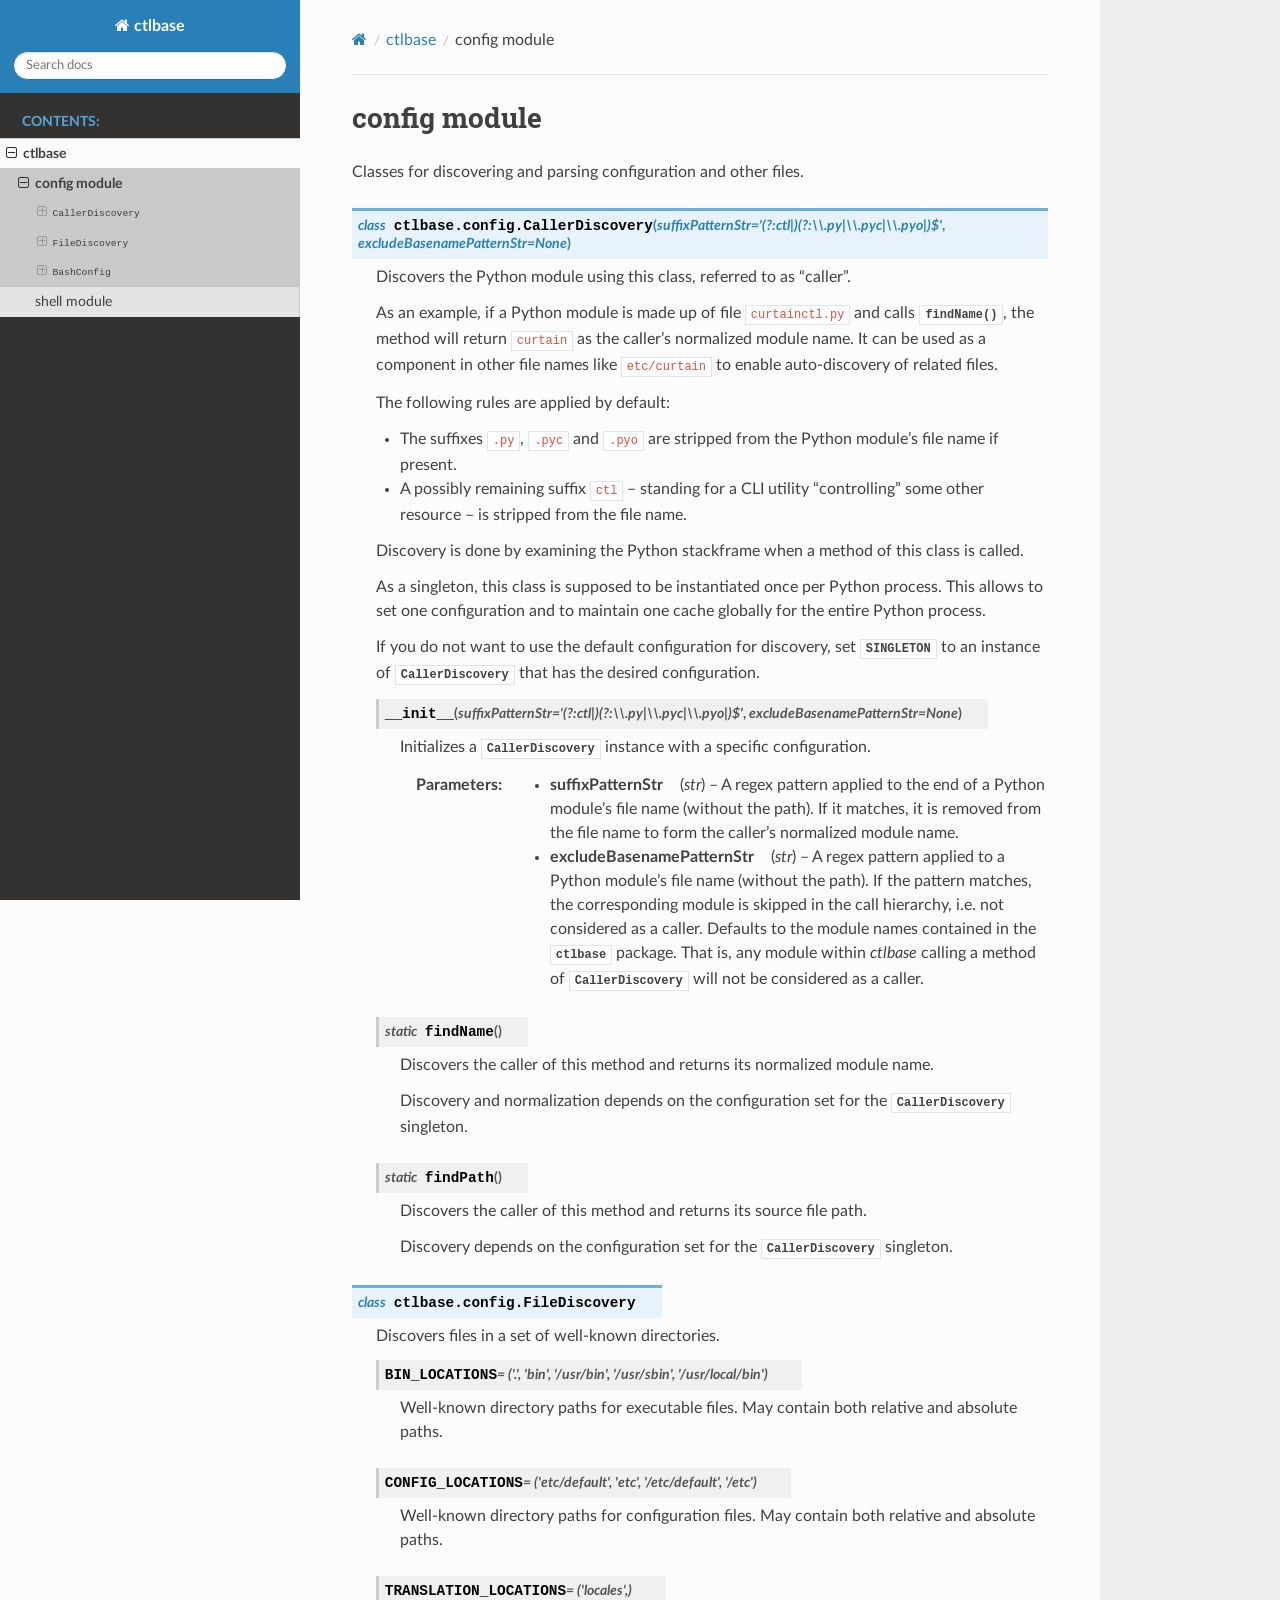
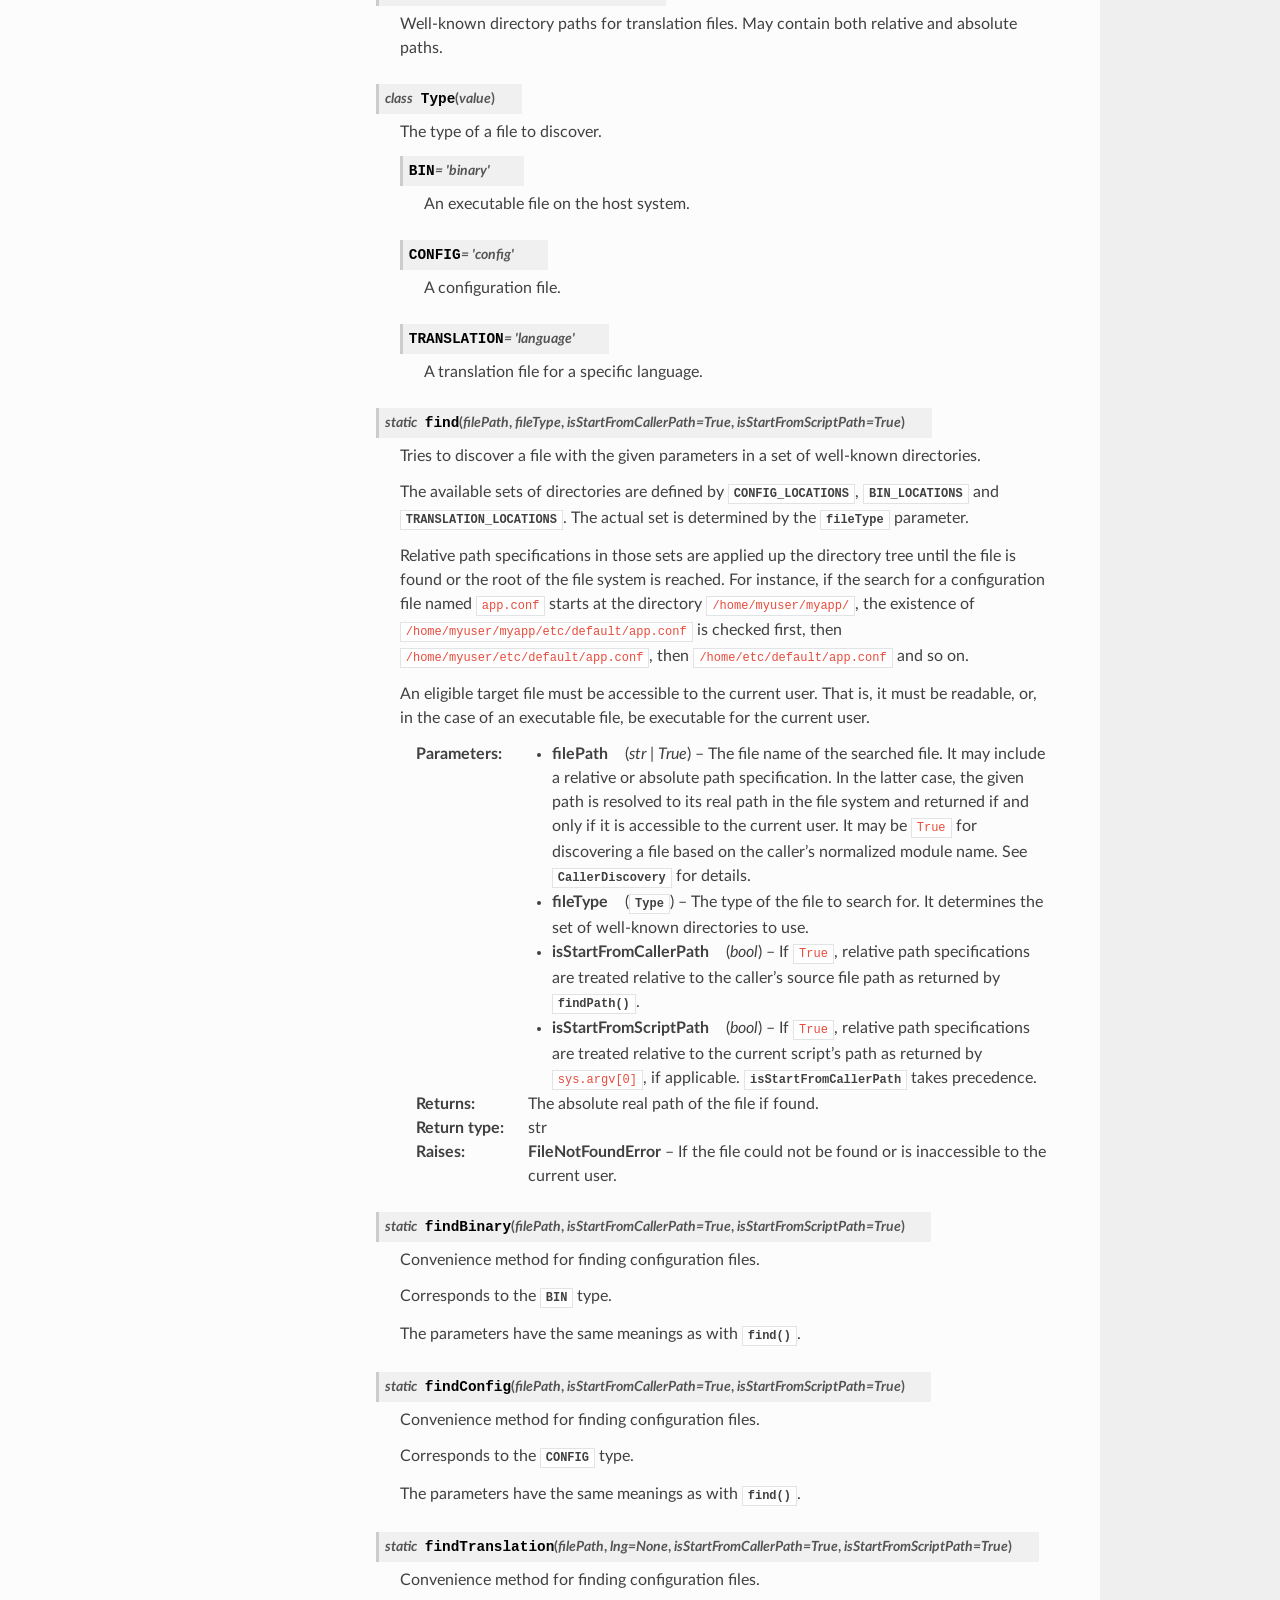
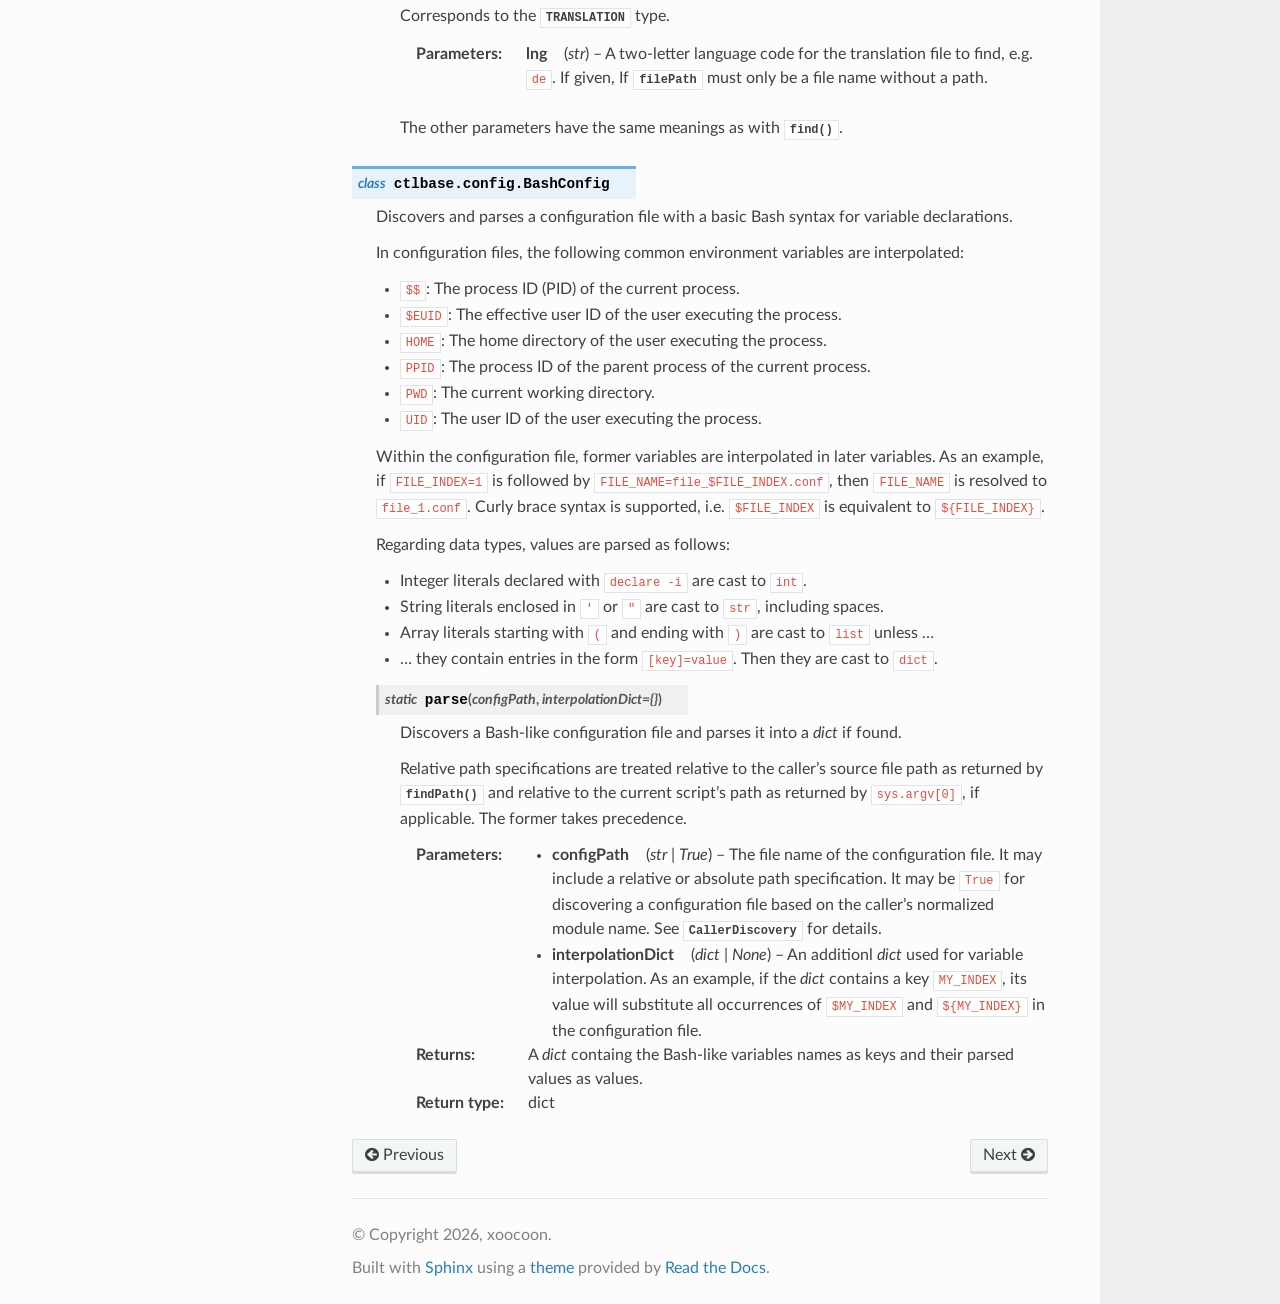
==== docs/html/config.html @ fe367c93 "Initial commit" ====
<!DOCTYPE html>
<html class="writer-html5" lang="en" data-content_root="./">
<head>
  <meta charset="utf-8" /><meta name="viewport" content="width=device-width, initial-scale=1" />

  <meta name="viewport" content="width=device-width, initial-scale=1.0" />
  <title>config module &mdash; ctlbase 1.0a1 documentation</title>
      <link rel="stylesheet" type="text/css" href="_static/pygments.css?v=b86133f3" />
      <link rel="stylesheet" type="text/css" href="_static/css/theme.css?v=9edc463e" />
      <link rel="stylesheet" type="text/css" href="_static/sphinx_paramlinks.css?v=dd72e65a" />

  
      <script src="_static/jquery.js?v=5d32c60e"></script>
      <script src="_static/_sphinx_javascript_frameworks_compat.js?v=2cd50e6c"></script>
      <script src="_static/documentation_options.js?v=6ac1bee6"></script>
      <script src="_static/doctools.js?v=9a2dae69"></script>
      <script src="_static/sphinx_highlight.js?v=dc90522c"></script>
    <script src="_static/js/theme.js"></script>
    <link rel="index" title="Index" href="genindex.html" />
    <link rel="search" title="Search" href="search.html" />
    <link rel="next" title="shell module" href="shell.html" />
    <link rel="prev" title="ctlbase" href="modules.html" /> 
</head>

<body class="wy-body-for-nav"> 
  <div class="wy-grid-for-nav">
    <nav data-toggle="wy-nav-shift" class="wy-nav-side">
      <div class="wy-side-scroll">
        <div class="wy-side-nav-search" >

          
          
          <a href="index.html" class="icon icon-home">
            ctlbase
          </a>
<div role="search">
  <form id="rtd-search-form" class="wy-form" action="search.html" method="get">
    <input type="text" name="q" placeholder="Search docs" aria-label="Search docs" />
    <input type="hidden" name="check_keywords" value="yes" />
    <input type="hidden" name="area" value="default" />
  </form>
</div>
        </div><div class="wy-menu wy-menu-vertical" data-spy="affix" role="navigation" aria-label="Navigation menu">
              <p class="caption" role="heading"><span class="caption-text">Contents:</span></p>
<ul class="current">
<li class="toctree-l1 current"><a class="reference internal" href="modules.html">ctlbase</a><ul class="current">
<li class="toctree-l2 current"><a class="current reference internal" href="#">config module</a><ul>
<li class="toctree-l3"><a class="reference internal" href="#ctlbase.config.CallerDiscovery"><code class="docutils literal notranslate"><span class="pre">CallerDiscovery</span></code></a><ul>
<li class="toctree-l4"><a class="reference internal" href="#ctlbase.config.CallerDiscovery.__init__"><code class="docutils literal notranslate"><span class="pre">CallerDiscovery.__init__()</span></code></a></li>
<li class="toctree-l4"><a class="reference internal" href="#ctlbase.config.CallerDiscovery.findName"><code class="docutils literal notranslate"><span class="pre">CallerDiscovery.findName()</span></code></a></li>
<li class="toctree-l4"><a class="reference internal" href="#ctlbase.config.CallerDiscovery.findPath"><code class="docutils literal notranslate"><span class="pre">CallerDiscovery.findPath()</span></code></a></li>
</ul>
</li>
<li class="toctree-l3"><a class="reference internal" href="#ctlbase.config.FileDiscovery"><code class="docutils literal notranslate"><span class="pre">FileDiscovery</span></code></a><ul>
<li class="toctree-l4"><a class="reference internal" href="#ctlbase.config.FileDiscovery.BIN_LOCATIONS"><code class="docutils literal notranslate"><span class="pre">FileDiscovery.BIN_LOCATIONS</span></code></a></li>
<li class="toctree-l4"><a class="reference internal" href="#ctlbase.config.FileDiscovery.CONFIG_LOCATIONS"><code class="docutils literal notranslate"><span class="pre">FileDiscovery.CONFIG_LOCATIONS</span></code></a></li>
<li class="toctree-l4"><a class="reference internal" href="#ctlbase.config.FileDiscovery.TRANSLATION_LOCATIONS"><code class="docutils literal notranslate"><span class="pre">FileDiscovery.TRANSLATION_LOCATIONS</span></code></a></li>
<li class="toctree-l4"><a class="reference internal" href="#ctlbase.config.FileDiscovery.Type"><code class="docutils literal notranslate"><span class="pre">FileDiscovery.Type</span></code></a></li>
<li class="toctree-l4"><a class="reference internal" href="#ctlbase.config.FileDiscovery.find"><code class="docutils literal notranslate"><span class="pre">FileDiscovery.find()</span></code></a></li>
<li class="toctree-l4"><a class="reference internal" href="#ctlbase.config.FileDiscovery.findBinary"><code class="docutils literal notranslate"><span class="pre">FileDiscovery.findBinary()</span></code></a></li>
<li class="toctree-l4"><a class="reference internal" href="#ctlbase.config.FileDiscovery.findConfig"><code class="docutils literal notranslate"><span class="pre">FileDiscovery.findConfig()</span></code></a></li>
<li class="toctree-l4"><a class="reference internal" href="#ctlbase.config.FileDiscovery.findTranslation"><code class="docutils literal notranslate"><span class="pre">FileDiscovery.findTranslation()</span></code></a></li>
</ul>
</li>
<li class="toctree-l3"><a class="reference internal" href="#ctlbase.config.BashConfig"><code class="docutils literal notranslate"><span class="pre">BashConfig</span></code></a><ul>
<li class="toctree-l4"><a class="reference internal" href="#ctlbase.config.BashConfig.parse"><code class="docutils literal notranslate"><span class="pre">BashConfig.parse()</span></code></a></li>
</ul>
</li>
</ul>
</li>
<li class="toctree-l2"><a class="reference internal" href="shell.html">shell module</a></li>
</ul>
</li>
</ul>

        </div>
      </div>
    </nav>

    <section data-toggle="wy-nav-shift" class="wy-nav-content-wrap"><nav class="wy-nav-top" aria-label="Mobile navigation menu" >
          <i data-toggle="wy-nav-top" class="fa fa-bars"></i>
          <a href="index.html">ctlbase</a>
      </nav>

      <div class="wy-nav-content">
        <div class="rst-content">
          <div role="navigation" aria-label="Page navigation">
  <ul class="wy-breadcrumbs">
      <li><a href="index.html" class="icon icon-home" aria-label="Home"></a></li>
          <li class="breadcrumb-item"><a href="modules.html">ctlbase</a></li>
      <li class="breadcrumb-item active">config module</li>
      <li class="wy-breadcrumbs-aside">
      </li>
  </ul>
  <hr/>
</div>
          <div role="main" class="document" itemscope="itemscope" itemtype="http://schema.org/Article">
           <div itemprop="articleBody">
             
  <section id="module-ctlbase.config">
<span id="config-module"></span><h1>config module<a class="headerlink" href="#module-ctlbase.config" title="Link to this heading"></a></h1>
<p>Classes for discovering and parsing configuration and other files.</p>
<dl class="py class">
<dt class="sig sig-object py" id="ctlbase.config.CallerDiscovery">
<em class="property"><span class="pre">class</span><span class="w"> </span></em><span class="sig-prename descclassname"><span class="pre">ctlbase.config.</span></span><span class="sig-name descname"><span class="pre">CallerDiscovery</span></span><span class="sig-paren">(</span><em class="sig-param"><span class="n"><span class="pre">suffixPatternStr</span></span><span class="o"><span class="pre">=</span></span><span class="default_value"><span class="pre">'(?:ctl|)(?:\\.py|\\.pyc|\\.pyo|)$'</span></span></em>, <em class="sig-param"><span class="n"><span class="pre">excludeBasenamePatternStr</span></span><span class="o"><span class="pre">=</span></span><span class="default_value"><span class="pre">None</span></span></em><span class="sig-paren">)</span><a class="headerlink" href="#ctlbase.config.CallerDiscovery" title="Link to this definition"></a></dt>
<dd><p>Discovers the Python module using this class, referred to as “caller”.</p>
<p>As an example, if a Python module is made up of file <code class="docutils literal notranslate"><span class="pre">curtainctl.py</span></code> 
and calls <a class="reference internal" href="#ctlbase.config.CallerDiscovery.findName" title="ctlbase.config.CallerDiscovery.findName"><code class="xref py py-meth docutils literal notranslate"><span class="pre">findName()</span></code></a>, the method will return
<code class="docutils literal notranslate"><span class="pre">curtain</span></code> as the caller’s normalized module name. It can be used as a
component in other file names like <code class="docutils literal notranslate"><span class="pre">etc/curtain</span></code> to enable auto-discovery
of related files.</p>
<p>The following rules are applied by default:</p>
<ul class="simple">
<li><p>The suffixes <code class="docutils literal notranslate"><span class="pre">.py</span></code>, <code class="docutils literal notranslate"><span class="pre">.pyc</span></code> and <code class="docutils literal notranslate"><span class="pre">.pyo</span></code> are stripped from the Python 
module’s file name if present.</p></li>
<li><p>A possibly remaining suffix <code class="docutils literal notranslate"><span class="pre">ctl</span></code> – standing for a CLI utility 
“controlling” some other resource – is stripped from the file name.</p></li>
</ul>
<p>Discovery is done by examining the Python stackframe when a method of this
class is called.</p>
<p>As a singleton, this class is supposed to be instantiated once per Python
process. This allows to set one configuration and to maintain one cache
globally for the entire Python process.</p>
<p>If you do not want to use the default configuration for discovery, set
<code class="xref py py-data docutils literal notranslate"><span class="pre">SINGLETON</span></code> to an instance of 
<a class="reference internal" href="#ctlbase.config.CallerDiscovery" title="ctlbase.config.CallerDiscovery"><code class="xref py py-class docutils literal notranslate"><span class="pre">CallerDiscovery</span></code></a> that has the desired configuration.</p>
<dl class="py method">
<dt class="sig sig-object py" id="ctlbase.config.CallerDiscovery.__init__">
<span class="sig-name descname"><span class="pre">__init__</span></span><span class="sig-paren">(</span><em class="sig-param"><span class="n"><span class="pre">suffixPatternStr</span></span><span class="o"><span class="pre">=</span></span><span class="default_value"><span class="pre">'(?:ctl|)(?:\\.py|\\.pyc|\\.pyo|)$'</span></span></em>, <em class="sig-param"><span class="n"><span class="pre">excludeBasenamePatternStr</span></span><span class="o"><span class="pre">=</span></span><span class="default_value"><span class="pre">None</span></span></em><span class="sig-paren">)</span><a class="headerlink" href="#ctlbase.config.CallerDiscovery.__init__" title="Link to this definition"></a></dt>
<dd><p>Initializes a <a class="reference internal" href="#ctlbase.config.CallerDiscovery" title="ctlbase.config.CallerDiscovery"><code class="xref py py-class docutils literal notranslate"><span class="pre">CallerDiscovery</span></code></a> instance with a specific 
configuration.</p>
<dl class="field-list simple">
<dt class="field-odd">Parameters<span class="colon">:</span></dt>
<dd class="field-odd"><ul class="simple">
<li><p><span class="target" id="ctlbase.config.CallerDiscovery.params.suffixPatternStr"></span><strong>suffixPatternStr</strong><a class="paramlink headerlink reference internal" href="#ctlbase.config.CallerDiscovery.params.suffixPatternStr">¶</a> (<em>str</em>) – A regex pattern applied to the end of a
Python module’s file name (without the path). If it matches, it is 
removed from the file name to form the caller’s normalized module
name.</p></li>
<li><p><span class="target" id="ctlbase.config.CallerDiscovery.params.excludeBasenamePatternStr"></span><strong>excludeBasenamePatternStr</strong><a class="paramlink headerlink reference internal" href="#ctlbase.config.CallerDiscovery.params.excludeBasenamePatternStr">¶</a> (<em>str</em>) – A regex pattern applied to a Python
module’s file name (without the path). If the pattern matches, the
corresponding module is skipped in the call hierarchy, i.e. not
considered as a caller.
Defaults to the module names contained in the <code class="xref py py-mod docutils literal notranslate"><span class="pre">ctlbase</span></code> 
package. That is, any module within <cite>ctlbase</cite> calling a method of
<a class="reference internal" href="#ctlbase.config.CallerDiscovery" title="ctlbase.config.CallerDiscovery"><code class="xref py py-class docutils literal notranslate"><span class="pre">CallerDiscovery</span></code></a> will not be considered as a caller.</p></li>
</ul>
</dd>
</dl>
</dd></dl>

<dl class="py method">
<dt class="sig sig-object py" id="ctlbase.config.CallerDiscovery.findName">
<em class="property"><span class="pre">static</span><span class="w"> </span></em><span class="sig-name descname"><span class="pre">findName</span></span><span class="sig-paren">(</span><span class="sig-paren">)</span><a class="headerlink" href="#ctlbase.config.CallerDiscovery.findName" title="Link to this definition"></a></dt>
<dd><p>Discovers the caller of this method and returns its normalized 
module name.</p>
<p>Discovery and normalization depends on the configuration set for the 
<a class="reference internal" href="#ctlbase.config.CallerDiscovery" title="ctlbase.config.CallerDiscovery"><code class="xref py py-class docutils literal notranslate"><span class="pre">CallerDiscovery</span></code></a> singleton.</p>
</dd></dl>

<dl class="py method">
<dt class="sig sig-object py" id="ctlbase.config.CallerDiscovery.findPath">
<em class="property"><span class="pre">static</span><span class="w"> </span></em><span class="sig-name descname"><span class="pre">findPath</span></span><span class="sig-paren">(</span><span class="sig-paren">)</span><a class="headerlink" href="#ctlbase.config.CallerDiscovery.findPath" title="Link to this definition"></a></dt>
<dd><p>Discovers the caller of this method and returns its source file path.</p>
<p>Discovery depends on the configuration set for the 
<a class="reference internal" href="#ctlbase.config.CallerDiscovery" title="ctlbase.config.CallerDiscovery"><code class="xref py py-class docutils literal notranslate"><span class="pre">CallerDiscovery</span></code></a> singleton.</p>
</dd></dl>

</dd></dl>

<dl class="py class">
<dt class="sig sig-object py" id="ctlbase.config.FileDiscovery">
<em class="property"><span class="pre">class</span><span class="w"> </span></em><span class="sig-prename descclassname"><span class="pre">ctlbase.config.</span></span><span class="sig-name descname"><span class="pre">FileDiscovery</span></span><a class="headerlink" href="#ctlbase.config.FileDiscovery" title="Link to this definition"></a></dt>
<dd><p>Discovers files in a set of well-known directories.</p>
<dl class="py attribute">
<dt class="sig sig-object py" id="ctlbase.config.FileDiscovery.BIN_LOCATIONS">
<span class="sig-name descname"><span class="pre">BIN_LOCATIONS</span></span><em class="property"><span class="w"> </span><span class="p"><span class="pre">=</span></span><span class="w"> </span><span class="pre">('.',</span> <span class="pre">'bin',</span> <span class="pre">'/usr/bin',</span> <span class="pre">'/usr/sbin',</span> <span class="pre">'/usr/local/bin')</span></em><a class="headerlink" href="#ctlbase.config.FileDiscovery.BIN_LOCATIONS" title="Link to this definition"></a></dt>
<dd><p>Well-known directory paths for executable files. May contain both
relative and absolute paths.</p>
</dd></dl>

<dl class="py attribute">
<dt class="sig sig-object py" id="ctlbase.config.FileDiscovery.CONFIG_LOCATIONS">
<span class="sig-name descname"><span class="pre">CONFIG_LOCATIONS</span></span><em class="property"><span class="w"> </span><span class="p"><span class="pre">=</span></span><span class="w"> </span><span class="pre">('etc/default',</span> <span class="pre">'etc',</span> <span class="pre">'/etc/default',</span> <span class="pre">'/etc')</span></em><a class="headerlink" href="#ctlbase.config.FileDiscovery.CONFIG_LOCATIONS" title="Link to this definition"></a></dt>
<dd><p>Well-known directory paths for configuration files. May contain both
relative and absolute paths.</p>
</dd></dl>

<dl class="py attribute">
<dt class="sig sig-object py" id="ctlbase.config.FileDiscovery.TRANSLATION_LOCATIONS">
<span class="sig-name descname"><span class="pre">TRANSLATION_LOCATIONS</span></span><em class="property"><span class="w"> </span><span class="p"><span class="pre">=</span></span><span class="w"> </span><span class="pre">('locales',)</span></em><a class="headerlink" href="#ctlbase.config.FileDiscovery.TRANSLATION_LOCATIONS" title="Link to this definition"></a></dt>
<dd><p>Well-known directory paths for translation files. May contain both
relative and absolute paths.</p>
</dd></dl>

<dl class="py class">
<dt class="sig sig-object py" id="ctlbase.config.FileDiscovery.Type">
<em class="property"><span class="pre">class</span><span class="w"> </span></em><span class="sig-name descname"><span class="pre">Type</span></span><span class="sig-paren">(</span><em class="sig-param"><span class="n"><span class="pre">value</span></span></em><span class="sig-paren">)</span><a class="headerlink" href="#ctlbase.config.FileDiscovery.Type" title="Link to this definition"></a></dt>
<dd><p>The type of a file to discover.</p>
<dl class="py attribute">
<dt class="sig sig-object py" id="ctlbase.config.FileDiscovery.Type.BIN">
<span class="sig-name descname"><span class="pre">BIN</span></span><em class="property"><span class="w"> </span><span class="p"><span class="pre">=</span></span><span class="w"> </span><span class="pre">'binary'</span></em><a class="headerlink" href="#ctlbase.config.FileDiscovery.Type.BIN" title="Link to this definition"></a></dt>
<dd><p>An executable file on the host system.</p>
</dd></dl>

<dl class="py attribute">
<dt class="sig sig-object py" id="ctlbase.config.FileDiscovery.Type.CONFIG">
<span class="sig-name descname"><span class="pre">CONFIG</span></span><em class="property"><span class="w"> </span><span class="p"><span class="pre">=</span></span><span class="w"> </span><span class="pre">'config'</span></em><a class="headerlink" href="#ctlbase.config.FileDiscovery.Type.CONFIG" title="Link to this definition"></a></dt>
<dd><p>A configuration file.</p>
</dd></dl>

<dl class="py attribute">
<dt class="sig sig-object py" id="ctlbase.config.FileDiscovery.Type.TRANSLATION">
<span class="sig-name descname"><span class="pre">TRANSLATION</span></span><em class="property"><span class="w"> </span><span class="p"><span class="pre">=</span></span><span class="w"> </span><span class="pre">'language'</span></em><a class="headerlink" href="#ctlbase.config.FileDiscovery.Type.TRANSLATION" title="Link to this definition"></a></dt>
<dd><p>A translation file for a specific language.</p>
</dd></dl>

</dd></dl>

<dl class="py method">
<dt class="sig sig-object py" id="ctlbase.config.FileDiscovery.find">
<em class="property"><span class="pre">static</span><span class="w"> </span></em><span class="sig-name descname"><span class="pre">find</span></span><span class="sig-paren">(</span><em class="sig-param"><span class="n"><span class="pre">filePath</span></span></em>, <em class="sig-param"><span class="n"><span class="pre">fileType</span></span></em>, <em class="sig-param"><span class="n"><span class="pre">isStartFromCallerPath</span></span><span class="o"><span class="pre">=</span></span><span class="default_value"><span class="pre">True</span></span></em>, <em class="sig-param"><span class="n"><span class="pre">isStartFromScriptPath</span></span><span class="o"><span class="pre">=</span></span><span class="default_value"><span class="pre">True</span></span></em><span class="sig-paren">)</span><a class="headerlink" href="#ctlbase.config.FileDiscovery.find" title="Link to this definition"></a></dt>
<dd><p>Tries to discover a file with the given parameters in a set of 
well-known directories.</p>
<p>The available sets of directories are defined by 
<a class="reference internal" href="#ctlbase.config.FileDiscovery.CONFIG_LOCATIONS" title="ctlbase.config.FileDiscovery.CONFIG_LOCATIONS"><code class="xref py py-attr docutils literal notranslate"><span class="pre">CONFIG_LOCATIONS</span></code></a>, <a class="reference internal" href="#ctlbase.config.FileDiscovery.BIN_LOCATIONS" title="ctlbase.config.FileDiscovery.BIN_LOCATIONS"><code class="xref py py-attr docutils literal notranslate"><span class="pre">BIN_LOCATIONS</span></code></a> and 
<a class="reference internal" href="#ctlbase.config.FileDiscovery.TRANSLATION_LOCATIONS" title="ctlbase.config.FileDiscovery.TRANSLATION_LOCATIONS"><code class="xref py py-attr docutils literal notranslate"><span class="pre">TRANSLATION_LOCATIONS</span></code></a>. The actual set is determined by the 
<a class="reference internal" href="#ctlbase.config.FileDiscovery.find.params.fileType" title="ctlbase.config.FileDiscovery.find"><code class="xref py py-paramref docutils literal notranslate"><span class="pre">fileType</span></code></a> parameter.</p>
<p>Relative path specifications in those sets are applied up the directory
tree until the file is found or the root of the file system is reached. 
For instance, if the search for a configuration file named <code class="docutils literal notranslate"><span class="pre">app.conf</span></code> 
starts at the directory <code class="docutils literal notranslate"><span class="pre">/home/myuser/myapp/</span></code>, the existence of 
<code class="docutils literal notranslate"><span class="pre">/home/myuser/myapp/etc/default/app.conf</span></code> is checked first, then
<code class="docutils literal notranslate"><span class="pre">/home/myuser/etc/default/app.conf</span></code>, then <code class="docutils literal notranslate"><span class="pre">/home/etc/default/app.conf</span></code> 
and so on.</p>
<p>An eligible target file must be accessible to the current user. That is, 
it must be readable, or, in the case of an executable file, be 
executable for the current user.</p>
<dl class="field-list simple">
<dt class="field-odd">Parameters<span class="colon">:</span></dt>
<dd class="field-odd"><ul class="simple">
<li><p><span class="target" id="ctlbase.config.FileDiscovery.find.params.filePath"></span><strong>filePath</strong><a class="paramlink headerlink reference internal" href="#ctlbase.config.FileDiscovery.find.params.filePath">¶</a> (<em>str</em><em> | </em><em>True</em>) – The file name of the searched file. It may include a 
relative or absolute path specification. In the latter case, the
given path is resolved to its real path in the file system and
returned if and only if it is accessible to the current user.
It may be <code class="docutils literal notranslate"><span class="pre">True</span></code> for discovering a file based on the caller’s
normalized module name. See <a class="reference internal" href="#ctlbase.config.CallerDiscovery" title="ctlbase.config.CallerDiscovery"><code class="xref py py-class docutils literal notranslate"><span class="pre">CallerDiscovery</span></code></a> for details.</p></li>
<li><p><span class="target" id="ctlbase.config.FileDiscovery.find.params.fileType"></span><strong>fileType</strong><a class="paramlink headerlink reference internal" href="#ctlbase.config.FileDiscovery.find.params.fileType">¶</a> (<a class="reference internal" href="#ctlbase.config.FileDiscovery.Type" title="ctlbase.config.FileDiscovery.Type"><code class="xref py py-class docutils literal notranslate"><span class="pre">Type</span></code></a>) – The type of the file to search for. It determines the
set of well-known directories to use.</p></li>
<li><p><span class="target" id="ctlbase.config.FileDiscovery.find.params.isStartFromCallerPath"></span><strong>isStartFromCallerPath</strong><a class="paramlink headerlink reference internal" href="#ctlbase.config.FileDiscovery.find.params.isStartFromCallerPath">¶</a> (<em>bool</em>) – If <code class="docutils literal notranslate"><span class="pre">True</span></code>, relative path specifications
are treated relative to the caller’s source file path as returned
by <a class="reference internal" href="#ctlbase.config.CallerDiscovery.findPath" title="ctlbase.config.CallerDiscovery.findPath"><code class="xref py py-meth docutils literal notranslate"><span class="pre">findPath()</span></code></a>.</p></li>
<li><p><span class="target" id="ctlbase.config.FileDiscovery.find.params.isStartFromScriptPath"></span><strong>isStartFromScriptPath</strong><a class="paramlink headerlink reference internal" href="#ctlbase.config.FileDiscovery.find.params.isStartFromScriptPath">¶</a> (<em>bool</em>) – If <code class="docutils literal notranslate"><span class="pre">True</span></code>, relative path specifications
are treated relative to the current script’s path as returned by
<code class="docutils literal notranslate"><span class="pre">sys.argv[0]</span></code>, if applicable.
<a class="reference internal" href="#ctlbase.config.FileDiscovery.find.params.isStartFromCallerPath" title="ctlbase.config.FileDiscovery.find"><code class="xref py py-paramref docutils literal notranslate"><span class="pre">isStartFromCallerPath</span></code></a> takes 
precedence.</p></li>
</ul>
</dd>
<dt class="field-even">Returns<span class="colon">:</span></dt>
<dd class="field-even"><p>The absolute real path of the file if found.</p>
</dd>
<dt class="field-odd">Return type<span class="colon">:</span></dt>
<dd class="field-odd"><p>str</p>
</dd>
<dt class="field-even">Raises<span class="colon">:</span></dt>
<dd class="field-even"><p><strong>FileNotFoundError</strong> – If the file could not be found or is 
inaccessible to the current user.</p>
</dd>
</dl>
</dd></dl>

<dl class="py method">
<dt class="sig sig-object py" id="ctlbase.config.FileDiscovery.findBinary">
<em class="property"><span class="pre">static</span><span class="w"> </span></em><span class="sig-name descname"><span class="pre">findBinary</span></span><span class="sig-paren">(</span><em class="sig-param"><span class="n"><span class="pre">filePath</span></span></em>, <em class="sig-param"><span class="n"><span class="pre">isStartFromCallerPath</span></span><span class="o"><span class="pre">=</span></span><span class="default_value"><span class="pre">True</span></span></em>, <em class="sig-param"><span class="n"><span class="pre">isStartFromScriptPath</span></span><span class="o"><span class="pre">=</span></span><span class="default_value"><span class="pre">True</span></span></em><span class="sig-paren">)</span><a class="headerlink" href="#ctlbase.config.FileDiscovery.findBinary" title="Link to this definition"></a></dt>
<dd><p>Convenience method for finding configuration files.</p>
<p>Corresponds to the <a class="reference internal" href="#ctlbase.config.FileDiscovery.Type.BIN" title="ctlbase.config.FileDiscovery.Type.BIN"><code class="xref py py-attr docutils literal notranslate"><span class="pre">BIN</span></code></a> type.</p>
<p>The parameters have the same meanings as with <a class="reference internal" href="#ctlbase.config.FileDiscovery.find" title="ctlbase.config.FileDiscovery.find"><code class="xref py py-meth docutils literal notranslate"><span class="pre">find()</span></code></a>.</p>
</dd></dl>

<dl class="py method">
<dt class="sig sig-object py" id="ctlbase.config.FileDiscovery.findConfig">
<em class="property"><span class="pre">static</span><span class="w"> </span></em><span class="sig-name descname"><span class="pre">findConfig</span></span><span class="sig-paren">(</span><em class="sig-param"><span class="n"><span class="pre">filePath</span></span></em>, <em class="sig-param"><span class="n"><span class="pre">isStartFromCallerPath</span></span><span class="o"><span class="pre">=</span></span><span class="default_value"><span class="pre">True</span></span></em>, <em class="sig-param"><span class="n"><span class="pre">isStartFromScriptPath</span></span><span class="o"><span class="pre">=</span></span><span class="default_value"><span class="pre">True</span></span></em><span class="sig-paren">)</span><a class="headerlink" href="#ctlbase.config.FileDiscovery.findConfig" title="Link to this definition"></a></dt>
<dd><p>Convenience method for finding configuration files.</p>
<p>Corresponds to the <a class="reference internal" href="#ctlbase.config.FileDiscovery.Type.CONFIG" title="ctlbase.config.FileDiscovery.Type.CONFIG"><code class="xref py py-attr docutils literal notranslate"><span class="pre">CONFIG</span></code></a> type.</p>
<p>The parameters have the same meanings as with <a class="reference internal" href="#ctlbase.config.FileDiscovery.find" title="ctlbase.config.FileDiscovery.find"><code class="xref py py-meth docutils literal notranslate"><span class="pre">find()</span></code></a>.</p>
</dd></dl>

<dl class="py method">
<dt class="sig sig-object py" id="ctlbase.config.FileDiscovery.findTranslation">
<em class="property"><span class="pre">static</span><span class="w"> </span></em><span class="sig-name descname"><span class="pre">findTranslation</span></span><span class="sig-paren">(</span><em class="sig-param"><span class="n"><span class="pre">filePath</span></span></em>, <em class="sig-param"><span class="n"><span class="pre">lng</span></span><span class="o"><span class="pre">=</span></span><span class="default_value"><span class="pre">None</span></span></em>, <em class="sig-param"><span class="n"><span class="pre">isStartFromCallerPath</span></span><span class="o"><span class="pre">=</span></span><span class="default_value"><span class="pre">True</span></span></em>, <em class="sig-param"><span class="n"><span class="pre">isStartFromScriptPath</span></span><span class="o"><span class="pre">=</span></span><span class="default_value"><span class="pre">True</span></span></em><span class="sig-paren">)</span><a class="headerlink" href="#ctlbase.config.FileDiscovery.findTranslation" title="Link to this definition"></a></dt>
<dd><p>Convenience method for finding configuration files.</p>
<p>Corresponds to the <a class="reference internal" href="#ctlbase.config.FileDiscovery.Type.TRANSLATION" title="ctlbase.config.FileDiscovery.Type.TRANSLATION"><code class="xref py py-attr docutils literal notranslate"><span class="pre">TRANSLATION</span></code></a> type.</p>
<dl class="field-list simple">
<dt class="field-odd">Parameters<span class="colon">:</span></dt>
<dd class="field-odd"><p><span class="target" id="ctlbase.config.FileDiscovery.findTranslation.params.lng"></span><strong>lng</strong><a class="paramlink headerlink reference internal" href="#ctlbase.config.FileDiscovery.findTranslation.params.lng">¶</a> (<em>str</em>) – A two-letter language code for the translation file to find,
e.g. <code class="docutils literal notranslate"><span class="pre">de</span></code>. If given, 
If <a class="reference internal" href="#ctlbase.config.FileDiscovery.findTranslation.params.filePath" title="ctlbase.config.FileDiscovery.findTranslation"><code class="xref py py-paramref docutils literal notranslate"><span class="pre">filePath</span></code></a> must only
be a file name without a path.</p>
</dd>
</dl>
<p>The other parameters have the same meanings as with <a class="reference internal" href="#ctlbase.config.FileDiscovery.find" title="ctlbase.config.FileDiscovery.find"><code class="xref py py-meth docutils literal notranslate"><span class="pre">find()</span></code></a>.</p>
</dd></dl>

</dd></dl>

<dl class="py class">
<dt class="sig sig-object py" id="ctlbase.config.BashConfig">
<em class="property"><span class="pre">class</span><span class="w"> </span></em><span class="sig-prename descclassname"><span class="pre">ctlbase.config.</span></span><span class="sig-name descname"><span class="pre">BashConfig</span></span><a class="headerlink" href="#ctlbase.config.BashConfig" title="Link to this definition"></a></dt>
<dd><p>Discovers and parses a configuration file with a basic Bash syntax for 
variable declarations.</p>
<p>In configuration files, the following common environment variables are
interpolated:</p>
<ul class="simple">
<li><p><code class="docutils literal notranslate"><span class="pre">$$</span></code>: The process ID (PID) of the current process.</p></li>
<li><p><code class="docutils literal notranslate"><span class="pre">$EUID</span></code>: The effective user ID of the user executing the process.</p></li>
<li><p><code class="docutils literal notranslate"><span class="pre">HOME</span></code>: The home directory of the user executing the process.</p></li>
<li><p><code class="docutils literal notranslate"><span class="pre">PPID</span></code>: The process ID of the parent process of the current process.</p></li>
<li><p><code class="docutils literal notranslate"><span class="pre">PWD</span></code>: The current working directory.</p></li>
<li><p><code class="docutils literal notranslate"><span class="pre">UID</span></code>: The user ID of the user executing the process.</p></li>
</ul>
<p>Within the configuration file, former variables are interpolated in later
variables. As an example, if <code class="docutils literal notranslate"><span class="pre">FILE_INDEX=1</span></code> is followed by 
<code class="docutils literal notranslate"><span class="pre">FILE_NAME=file_$FILE_INDEX.conf</span></code>, then <code class="docutils literal notranslate"><span class="pre">FILE_NAME</span></code> is resolved to
<code class="docutils literal notranslate"><span class="pre">file_1.conf</span></code>. Curly brace syntax is supported, i.e. <code class="docutils literal notranslate"><span class="pre">$FILE_INDEX</span></code> is
equivalent to <code class="docutils literal notranslate"><span class="pre">${FILE_INDEX}</span></code>.</p>
<p>Regarding data types, values are parsed as follows:</p>
<ul class="simple">
<li><p>Integer literals declared with <code class="docutils literal notranslate"><span class="pre">declare</span> <span class="pre">-i</span></code> are cast to <code class="docutils literal notranslate"><span class="pre">int</span></code>.</p></li>
<li><p>String literals enclosed in <code class="docutils literal notranslate"><span class="pre">'</span></code> or <code class="docutils literal notranslate"><span class="pre">&quot;</span></code> are cast to <code class="docutils literal notranslate"><span class="pre">str</span></code>, including spaces.</p></li>
<li><p>Array literals starting with <code class="docutils literal notranslate"><span class="pre">(</span></code> and ending with <code class="docutils literal notranslate"><span class="pre">)</span></code> are cast to <code class="docutils literal notranslate"><span class="pre">list</span></code> unless …</p></li>
<li><p>… they contain entries in the form <code class="docutils literal notranslate"><span class="pre">[key]=value</span></code>. Then they are cast to <code class="docutils literal notranslate"><span class="pre">dict</span></code>.</p></li>
</ul>
<dl class="py method">
<dt class="sig sig-object py" id="ctlbase.config.BashConfig.parse">
<em class="property"><span class="pre">static</span><span class="w"> </span></em><span class="sig-name descname"><span class="pre">parse</span></span><span class="sig-paren">(</span><em class="sig-param"><span class="n"><span class="pre">configPath</span></span></em>, <em class="sig-param"><span class="n"><span class="pre">interpolationDict</span></span><span class="o"><span class="pre">=</span></span><span class="default_value"><span class="pre">{}</span></span></em><span class="sig-paren">)</span><a class="headerlink" href="#ctlbase.config.BashConfig.parse" title="Link to this definition"></a></dt>
<dd><p>Discovers a Bash-like configuration file and parses it into a <cite>dict</cite>
if found.</p>
<p>Relative path specifications are treated relative to the caller’s source
file path as returned by <a class="reference internal" href="#ctlbase.config.CallerDiscovery.findPath" title="ctlbase.config.CallerDiscovery.findPath"><code class="xref py py-meth docutils literal notranslate"><span class="pre">findPath()</span></code></a> and relative
to the current script’s path as returned by <code class="docutils literal notranslate"><span class="pre">sys.argv[0]</span></code>, if
applicable. The former takes precedence.</p>
<dl class="field-list simple">
<dt class="field-odd">Parameters<span class="colon">:</span></dt>
<dd class="field-odd"><ul class="simple">
<li><p><span class="target" id="ctlbase.config.BashConfig.parse.params.configPath"></span><strong>configPath</strong><a class="paramlink headerlink reference internal" href="#ctlbase.config.BashConfig.parse.params.configPath">¶</a> (<em>str</em><em> | </em><em>True</em>) – The file name of the configuration file. It may
include a relative or absolute path specification.
It may be <code class="docutils literal notranslate"><span class="pre">True</span></code> for discovering a configuration file based on the
caller’s normalized module name. See <a class="reference internal" href="#ctlbase.config.CallerDiscovery" title="ctlbase.config.CallerDiscovery"><code class="xref py py-class docutils literal notranslate"><span class="pre">CallerDiscovery</span></code></a> for
details.</p></li>
<li><p><span class="target" id="ctlbase.config.BashConfig.parse.params.interpolationDict"></span><strong>interpolationDict</strong><a class="paramlink headerlink reference internal" href="#ctlbase.config.BashConfig.parse.params.interpolationDict">¶</a> (<em>dict</em><em> | </em><em>None</em>) – An additionl <cite>dict</cite> used for variable
interpolation. As an example, if the <cite>dict</cite> contains a key 
<code class="docutils literal notranslate"><span class="pre">MY_INDEX</span></code>, its value will substitute all occurrences of 
<code class="docutils literal notranslate"><span class="pre">$MY_INDEX</span></code> and <code class="docutils literal notranslate"><span class="pre">${MY_INDEX}</span></code> in the configuration file.</p></li>
</ul>
</dd>
<dt class="field-even">Returns<span class="colon">:</span></dt>
<dd class="field-even"><p>A <cite>dict</cite> containg the Bash-like variables names as keys and 
their parsed values as values.</p>
</dd>
<dt class="field-odd">Return type<span class="colon">:</span></dt>
<dd class="field-odd"><p>dict</p>
</dd>
</dl>
</dd></dl>

</dd></dl>

</section>


           </div>
          </div>
          <footer><div class="rst-footer-buttons" role="navigation" aria-label="Footer">
        <a href="modules.html" class="btn btn-neutral float-left" title="ctlbase" accesskey="p" rel="prev"><span class="fa fa-arrow-circle-left" aria-hidden="true"></span> Previous</a>
        <a href="shell.html" class="btn btn-neutral float-right" title="shell module" accesskey="n" rel="next">Next <span class="fa fa-arrow-circle-right" aria-hidden="true"></span></a>
    </div>

  <hr/>

  <div role="contentinfo">
    <p>&#169; Copyright 2026, xoocoon.</p>
  </div>

  Built with <a href="https://www.sphinx-doc.org/">Sphinx</a> using a
    <a href="https://github.com/readthedocs/sphinx_rtd_theme">theme</a>
    provided by <a href="https://readthedocs.org">Read the Docs</a>.
   

</footer>
        </div>
      </div>
    </section>
  </div>
  <script>
      jQuery(function () {
          SphinxRtdTheme.Navigation.enable(true);
      });
  </script> 

</body>
</html>
---- docs/html/_static/pygments.css ----
pre { line-height: 125%; }
td.linenos .normal { color: inherit; background-color: transparent; padding-left: 5px; padding-right: 5px; }
span.linenos { color: inherit; background-color: transparent; padding-left: 5px; padding-right: 5px; }
td.linenos .special { color: #000000; background-color: #ffffc0; padding-left: 5px; padding-right: 5px; }
span.linenos.special { color: #000000; background-color: #ffffc0; padding-left: 5px; padding-right: 5px; }
.highlight .hll { background-color: #ffffcc }
.highlight { background: #f8f8f8; }
.highlight .c { color: #3D7B7B; font-style: italic } /* Comment */
.highlight .err { border: 1px solid #F00 } /* Error */
.highlight .k { color: #008000; font-weight: bold } /* Keyword */
.highlight .o { color: #666 } /* Operator */
.highlight .ch { color: #3D7B7B; font-style: italic } /* Comment.Hashbang */
.highlight .cm { color: #3D7B7B; font-style: italic } /* Comment.Multiline */
.highlight .cp { color: #9C6500 } /* Comment.Preproc */
.highlight .cpf { color: #3D7B7B; font-style: italic } /* Comment.PreprocFile */
.highlight .c1 { color: #3D7B7B; font-style: italic } /* Comment.Single */
.highlight .cs { color: #3D7B7B; font-style: italic } /* Comment.Special */
.highlight .gd { color: #A00000 } /* Generic.Deleted */
.highlight .ge { font-style: italic } /* Generic.Emph */
.highlight .ges { font-weight: bold; font-style: italic } /* Generic.EmphStrong */
.highlight .gr { color: #E40000 } /* Generic.Error */
.highlight .gh { color: #000080; font-weight: bold } /* Generic.Heading */
.highlight .gi { color: #008400 } /* Generic.Inserted */
.highlight .go { color: #717171 } /* Generic.Output */
.highlight .gp { color: #000080; font-weight: bold } /* Generic.Prompt */
.highlight .gs { font-weight: bold } /* Generic.Strong */
.highlight .gu { color: #800080; font-weight: bold } /* Generic.Subheading */
.highlight .gt { color: #04D } /* Generic.Traceback */
.highlight .kc { color: #008000; font-weight: bold } /* Keyword.Constant */
.highlight .kd { color: #008000; font-weight: bold } /* Keyword.Declaration */
.highlight .kn { color: #008000; font-weight: bold } /* Keyword.Namespace */
.highlight .kp { color: #008000 } /* Keyword.Pseudo */
.highlight .kr { color: #008000; font-weight: bold } /* Keyword.Reserved */
.highlight .kt { color: #B00040 } /* Keyword.Type */
.highlight .m { color: #666 } /* Literal.Number */
.highlight .s { color: #BA2121 } /* Literal.String */
.highlight .na { color: #687822 } /* Name.Attribute */
.highlight .nb { color: #008000 } /* Name.Builtin */
.highlight .nc { color: #00F; font-weight: bold } /* Name.Class */
.highlight .no { color: #800 } /* Name.Constant */
.highlight .nd { color: #A2F } /* Name.Decorator */
.highlight .ni { color: #717171; font-weight: bold } /* Name.Entity */
.highlight .ne { color: #CB3F38; font-weight: bold } /* Name.Exception */
.highlight .nf { color: #00F } /* Name.Function */
.highlight .nl { color: #767600 } /* Name.Label */
.highlight .nn { color: #00F; font-weight: bold } /* Name.Namespace */
.highlight .nt { color: #008000; font-weight: bold } /* Name.Tag */
.highlight .nv { color: #19177C } /* Name.Variable */
.highlight .ow { color: #A2F; font-weight: bold } /* Operator.Word */
.highlight .w { color: #BBB } /* Text.Whitespace */
.highlight .mb { color: #666 } /* Literal.Number.Bin */
.highlight .mf { color: #666 } /* Literal.Number.Float */
.highlight .mh { color: #666 } /* Literal.Number.Hex */
.highlight .mi { color: #666 } /* Literal.Number.Integer */
.highlight .mo { color: #666 } /* Literal.Number.Oct */
.highlight .sa { color: #BA2121 } /* Literal.String.Affix */
.highlight .sb { color: #BA2121 } /* Literal.String.Backtick */
.highlight .sc { color: #BA2121 } /* Literal.String.Char */
.highlight .dl { color: #BA2121 } /* Literal.String.Delimiter */
.highlight .sd { color: #BA2121; font-style: italic } /* Literal.String.Doc */
.highlight .s2 { color: #BA2121 } /* Literal.String.Double */
.highlight .se { color: #AA5D1F; font-weight: bold } /* Literal.String.Escape */
.highlight .sh { color: #BA2121 } /* Literal.String.Heredoc */
.highlight .si { color: #A45A77; font-weight: bold } /* Literal.String.Interpol */
.highlight .sx { color: #008000 } /* Literal.String.Other */
.highlight .sr { color: #A45A77 } /* Literal.String.Regex */
.highlight .s1 { color: #BA2121 } /* Literal.String.Single */
.highlight .ss { color: #19177C } /* Literal.String.Symbol */
.highlight .bp { color: #008000 } /* Name.Builtin.Pseudo */
.highlight .fm { color: #00F } /* Name.Function.Magic */
.highlight .vc { color: #19177C } /* Name.Variable.Class */
.highlight .vg { color: #19177C } /* Name.Variable.Global */
.highlight .vi { color: #19177C } /* Name.Variable.Instance */
.highlight .vm { color: #19177C } /* Name.Variable.Magic */
.highlight .il { color: #666 } /* Literal.Number.Integer.Long */
---- docs/html/_static/css/theme.css ----
html{box-sizing:border-box}*,:after,:before{box-sizing:inherit}article,aside,details,figcaption,figure,footer,header,hgroup,nav,section{display:block}audio,canvas,video{display:inline-block;*display:inline;*zoom:1}[hidden],audio:not([controls]){display:none}*{-webkit-box-sizing:border-box;-moz-box-sizing:border-box;box-sizing:border-box}html{font-size:100%;-webkit-text-size-adjust:100%;-ms-text-size-adjust:100%}body{margin:0}a:active,a:hover{outline:0}abbr[title]{border-bottom:1px dotted}b,strong{font-weight:700}blockquote{margin:0}dfn{font-style:italic}ins{background:#ff9;text-decoration:none}ins,mark{color:#000}mark{background:#ff0;font-style:italic;font-weight:700}.rst-content code,.rst-content tt,code,kbd,pre,samp{font-family:monospace,serif;_font-family:courier new,monospace;font-size:1em}pre{white-space:pre}q{quotes:none}q:after,q:before{content:"";content:none}small{font-size:85%}sub,sup{font-size:75%;line-height:0;position:relative;vertical-align:baseline}sup{top:-.5em}sub{bottom:-.25em}dl,ol,ul{margin:0;padding:0;list-style:none;list-style-image:none}li{list-style:none}dd{margin:0}img{border:0;-ms-interpolation-mode:bicubic;vertical-align:middle;max-width:100%}svg:not(:root){overflow:hidden}figure,form{margin:0}label{cursor:pointer}button,input,select,textarea{font-size:100%;margin:0;vertical-align:baseline;*vertical-align:middle}button,input{line-height:normal}button,input[type=button],input[type=reset],input[type=submit]{cursor:pointer;-webkit-appearance:button;*overflow:visible}button[disabled],input[disabled]{cursor:default}input[type=search]{-webkit-appearance:textfield;-moz-box-sizing:content-box;-webkit-box-sizing:content-box;box-sizing:content-box}textarea{resize:vertical}table{border-collapse:collapse;border-spacing:0}td{vertical-align:top}.chromeframe{margin:.2em 0;background:#ccc;color:#000;padding:.2em 0}.ir{display:block;border:0;text-indent:-999em;overflow:hidden;background-color:transparent;background-repeat:no-repeat;text-align:left;direction:ltr;*line-height:0}.ir br{display:none}.hidden{display:none!important;visibility:hidden}.visuallyhidden{border:0;clip:rect(0 0 0 0);height:1px;margin:-1px;overflow:hidden;padding:0;position:absolute;width:1px}.visuallyhidden.focusable:active,.visuallyhidden.focusable:focus{clip:auto;height:auto;margin:0;overflow:visible;position:static;width:auto}.invisible{visibility:hidden}.relative{position:relative}big,small{font-size:100%}@media print{body,html,section{background:none!important}*{box-shadow:none!important;text-shadow:none!important;filter:none!important;-ms-filter:none!important}a,a:visited{text-decoration:underline}.ir a:after,a[href^="#"]:after,a[href^="javascript:"]:after{content:""}blockquote,pre{page-break-inside:avoid}thead{display:table-header-group}img,tr{page-break-inside:avoid}img{max-width:100%!important}@page{margin:.5cm}.rst-content .toctree-wrapper>p.caption,h2,h3,p{orphans:3;widows:3}.rst-content .toctree-wrapper>p.caption,h2,h3{page-break-after:avoid}}.btn,.fa:before,.icon:before,.rst-content .admonition,.rst-content .admonition-title:before,.rst-content .admonition-todo,.rst-content .attention,.rst-content .caution,.rst-content .code-block-caption .headerlink:before,.rst-content .danger,.rst-content .eqno .headerlink:before,.rst-content .error,.rst-content .hint,.rst-content .important,.rst-content .note,.rst-content .seealso,.rst-content .tip,.rst-content .warning,.rst-content code.download span:first-child:before,.rst-content dl dt .headerlink:before,.rst-content h1 .headerlink:before,.rst-content h2 .headerlink:before,.rst-content h3 .headerlink:before,.rst-content h4 .headerlink:before,.rst-content h5 .headerlink:before,.rst-content h6 .headerlink:before,.rst-content p.caption .headerlink:before,.rst-content p .headerlink:before,.rst-content table>caption .headerlink:before,.rst-content tt.download span:first-child:before,.wy-alert,.wy-dropdown .caret:before,.wy-inline-validate.wy-inline-validate-danger .wy-input-context:before,.wy-inline-validate.wy-inline-validate-info .wy-input-context:before,.wy-inline-validate.wy-inline-validate-success .wy-input-context:before,.wy-inline-validate.wy-inline-validate-warning .wy-input-context:before,.wy-menu-vertical li.current>a button.toctree-expand:before,.wy-menu-vertical li.on a button.toctree-expand:before,.wy-menu-vertical li button.toctree-expand:before,input[type=color],input[type=date],input[type=datetime-local],input[type=datetime],input[type=email],input[type=month],input[type=number],input[type=password],input[type=search],input[type=tel],input[type=text],input[type=time],input[type=url],input[type=week],select,textarea{-webkit-font-smoothing:antialiased}.clearfix{*zoom:1}.clearfix:after,.clearfix:before{display:table;content:""}.clearfix:after{clear:both}/*!
 *  Font Awesome 4.7.0 by @davegandy - http://fontawesome.io - @fontawesome
 *  License - http://fontawesome.io/license (Font: SIL OFL 1.1, CSS: MIT License)
 */@font-face{font-family:FontAwesome;src:url(fonts/fontawesome-webfont.eot?674f50d287a8c48dc19ba404d20fe713);src:url(fonts/fontawesome-webfont.eot?674f50d287a8c48dc19ba404d20fe713?#iefix&v=4.7.0) format("embedded-opentype"),url(fonts/fontawesome-webfont.woff2?af7ae505a9eed503f8b8e6982036873e) format("woff2"),url(fonts/fontawesome-webfont.woff?fee66e712a8a08eef5805a46892932ad) format("woff"),url(fonts/fontawesome-webfont.ttf?b06871f281fee6b241d60582ae9369b9) format("truetype"),url(fonts/fontawesome-webfont.svg?912ec66d7572ff821749319396470bde#fontawesomeregular) format("svg");font-weight:400;font-style:normal}.fa,.icon,.rst-content .admonition-title,.rst-content .code-block-caption .headerlink,.rst-content .eqno .headerlink,.rst-content code.download span:first-child,.rst-content dl dt .headerlink,.rst-content h1 .headerlink,.rst-content h2 .headerlink,.rst-content h3 .headerlink,.rst-content h4 .headerlink,.rst-content h5 .headerlink,.rst-content h6 .headerlink,.rst-content p.caption .headerlink,.rst-content p .headerlink,.rst-content table>caption .headerlink,.rst-content tt.download span:first-child,.wy-menu-vertical li.current>a button.toctree-expand,.wy-menu-vertical li.on a button.toctree-expand,.wy-menu-vertical li button.toctree-expand{display:inline-block;font:normal normal normal 14px/1 FontAwesome;font-size:inherit;text-rendering:auto;-webkit-font-smoothing:antialiased;-moz-osx-font-smoothing:grayscale}.fa-lg{font-size:1.33333em;line-height:.75em;vertical-align:-15%}.fa-2x{font-size:2em}.fa-3x{font-size:3em}.fa-4x{font-size:4em}.fa-5x{font-size:5em}.fa-fw{width:1.28571em;text-align:center}.fa-ul{padding-left:0;margin-left:2.14286em;list-style-type:none}.fa-ul>li{position:relative}.fa-li{position:absolute;left:-2.14286em;width:2.14286em;top:.14286em;text-align:center}.fa-li.fa-lg{left:-1.85714em}.fa-border{padding:.2em .25em .15em;border:.08em solid #eee;border-radius:.1em}.fa-pull-left{float:left}.fa-pull-right{float:right}.fa-pull-left.icon,.fa.fa-pull-left,.rst-content .code-block-caption .fa-pull-left.headerlink,.rst-content .eqno .fa-pull-left.headerlink,.rst-content .fa-pull-left.admonition-title,.rst-content code.download span.fa-pull-left:first-child,.rst-content dl dt .fa-pull-left.headerlink,.rst-content h1 .fa-pull-left.headerlink,.rst-content h2 .fa-pull-left.headerlink,.rst-content h3 .fa-pull-left.headerlink,.rst-content h4 .fa-pull-left.headerlink,.rst-content h5 .fa-pull-left.headerlink,.rst-content h6 .fa-pull-left.headerlink,.rst-content p .fa-pull-left.headerlink,.rst-content table>caption .fa-pull-left.headerlink,.rst-content tt.download span.fa-pull-left:first-child,.wy-menu-vertical li.current>a button.fa-pull-left.toctree-expand,.wy-menu-vertical li.on a button.fa-pull-left.toctree-expand,.wy-menu-vertical li button.fa-pull-left.toctree-expand{margin-right:.3em}.fa-pull-right.icon,.fa.fa-pull-right,.rst-content .code-block-caption .fa-pull-right.headerlink,.rst-content .eqno .fa-pull-right.headerlink,.rst-content .fa-pull-right.admonition-title,.rst-content code.download span.fa-pull-right:first-child,.rst-content dl dt .fa-pull-right.headerlink,.rst-content h1 .fa-pull-right.headerlink,.rst-content h2 .fa-pull-right.headerlink,.rst-content h3 .fa-pull-right.headerlink,.rst-content h4 .fa-pull-right.headerlink,.rst-content h5 .fa-pull-right.headerlink,.rst-content h6 .fa-pull-right.headerlink,.rst-content p .fa-pull-right.headerlink,.rst-content table>caption .fa-pull-right.headerlink,.rst-content tt.download span.fa-pull-right:first-child,.wy-menu-vertical li.current>a button.fa-pull-right.toctree-expand,.wy-menu-vertical li.on a button.fa-pull-right.toctree-expand,.wy-menu-vertical li button.fa-pull-right.toctree-expand{margin-left:.3em}.pull-right{float:right}.pull-left{float:left}.fa.pull-left,.pull-left.icon,.rst-content .code-block-caption .pull-left.headerlink,.rst-content .eqno .pull-left.headerlink,.rst-content .pull-left.admonition-title,.rst-content code.download span.pull-left:first-child,.rst-content dl dt .pull-left.headerlink,.rst-content h1 .pull-left.headerlink,.rst-content h2 .pull-left.headerlink,.rst-content h3 .pull-left.headerlink,.rst-content h4 .pull-left.headerlink,.rst-content h5 .pull-left.headerlink,.rst-content h6 .pull-left.headerlink,.rst-content p .pull-left.headerlink,.rst-content table>caption .pull-left.headerlink,.rst-content tt.download span.pull-left:first-child,.wy-menu-vertical li.current>a button.pull-left.toctree-expand,.wy-menu-vertical li.on a button.pull-left.toctree-expand,.wy-menu-vertical li button.pull-left.toctree-expand{margin-right:.3em}.fa.pull-right,.pull-right.icon,.rst-content .code-block-caption .pull-right.headerlink,.rst-content .eqno .pull-right.headerlink,.rst-content .pull-right.admonition-title,.rst-content code.download span.pull-right:first-child,.rst-content dl dt .pull-right.headerlink,.rst-content h1 .pull-right.headerlink,.rst-content h2 .pull-right.headerlink,.rst-content h3 .pull-right.headerlink,.rst-content h4 .pull-right.headerlink,.rst-content h5 .pull-right.headerlink,.rst-content h6 .pull-right.headerlink,.rst-content p .pull-right.headerlink,.rst-content table>caption .pull-right.headerlink,.rst-content tt.download span.pull-right:first-child,.wy-menu-vertical li.current>a button.pull-right.toctree-expand,.wy-menu-vertical li.on a button.pull-right.toctree-expand,.wy-menu-vertical li button.pull-right.toctree-expand{margin-left:.3em}.fa-spin{-webkit-animation:fa-spin 2s linear infinite;animation:fa-spin 2s linear infinite}.fa-pulse{-webkit-animation:fa-spin 1s steps(8) infinite;animation:fa-spin 1s steps(8) infinite}@-webkit-keyframes fa-spin{0%{-webkit-transform:rotate(0deg);transform:rotate(0deg)}to{-webkit-transform:rotate(359deg);transform:rotate(359deg)}}@keyframes fa-spin{0%{-webkit-transform:rotate(0deg);transform:rotate(0deg)}to{-webkit-transform:rotate(359deg);transform:rotate(359deg)}}.fa-rotate-90{-ms-filter:"progid:DXImageTransform.Microsoft.BasicImage(rotation=1)";-webkit-transform:rotate(90deg);-ms-transform:rotate(90deg);transform:rotate(90deg)}.fa-rotate-180{-ms-filter:"progid:DXImageTransform.Microsoft.BasicImage(rotation=2)";-webkit-transform:rotate(180deg);-ms-transform:rotate(180deg);transform:rotate(180deg)}.fa-rotate-270{-ms-filter:"progid:DXImageTransform.Microsoft.BasicImage(rotation=3)";-webkit-transform:rotate(270deg);-ms-transform:rotate(270deg);transform:rotate(270deg)}.fa-flip-horizontal{-ms-filter:"progid:DXImageTransform.Microsoft.BasicImage(rotation=0, mirror=1)";-webkit-transform:scaleX(-1);-ms-transform:scaleX(-1);transform:scaleX(-1)}.fa-flip-vertical{-ms-filter:"progid:DXImageTransform.Microsoft.BasicImage(rotation=2, mirror=1)";-webkit-transform:scaleY(-1);-ms-transform:scaleY(-1);transform:scaleY(-1)}:root .fa-flip-horizontal,:root .fa-flip-vertical,:root .fa-rotate-90,:root .fa-rotate-180,:root .fa-rotate-270{filter:none}.fa-stack{position:relative;display:inline-block;width:2em;height:2em;line-height:2em;vertical-align:middle}.fa-stack-1x,.fa-stack-2x{position:absolute;left:0;width:100%;text-align:center}.fa-stack-1x{line-height:inherit}.fa-stack-2x{font-size:2em}.fa-inverse{color:#fff}.fa-glass:before{content:""}.fa-music:before{content:""}.fa-search:before,.icon-search:before{content:""}.fa-envelope-o:before{content:""}.fa-heart:before{content:""}.fa-star:before{content:""}.fa-star-o:before{content:""}.fa-user:before{content:""}.fa-film:before{content:""}.fa-th-large:before{content:""}.fa-th:before{content:""}.fa-th-list:before{content:""}.fa-check:before{content:""}.fa-close:before,.fa-remove:before,.fa-times:before{content:""}.fa-search-plus:before{content:""}.fa-search-minus:before{content:""}.fa-power-off:before{content:""}.fa-signal:before{content:""}.fa-cog:before,.fa-gear:before{content:""}.fa-trash-o:before{content:""}.fa-home:before,.icon-home:before{content:""}.fa-file-o:before{content:""}.fa-clock-o:before{content:""}.fa-road:before{content:""}.fa-download:before,.rst-content code.download span:first-child:before,.rst-content tt.download span:first-child:before{content:""}.fa-arrow-circle-o-down:before{content:""}.fa-arrow-circle-o-up:before{content:""}.fa-inbox:before{content:""}.fa-play-circle-o:before{content:""}.fa-repeat:before,.fa-rotate-right:before{content:""}.fa-refresh:before{content:""}.fa-list-alt:before{content:""}.fa-lock:before{content:""}.fa-flag:before{content:""}.fa-headphones:before{content:""}.fa-volume-off:before{content:""}.fa-volume-down:before{content:""}.fa-volume-up:before{content:""}.fa-qrcode:before{content:""}.fa-barcode:before{content:""}.fa-tag:before{content:""}.fa-tags:before{content:""}.fa-book:before,.icon-book:before{content:""}.fa-bookmark:before{content:""}.fa-print:before{content:""}.fa-camera:before{content:""}.fa-font:before{content:""}.fa-bold:before{content:""}.fa-italic:before{content:""}.fa-text-height:before{content:""}.fa-text-width:before{content:""}.fa-align-left:before{content:""}.fa-align-center:before{content:""}.fa-align-right:before{content:""}.fa-align-justify:before{content:""}.fa-list:before{content:""}.fa-dedent:before,.fa-outdent:before{content:""}.fa-indent:before{content:""}.fa-video-camera:before{content:""}.fa-image:before,.fa-photo:before,.fa-picture-o:before{content:""}.fa-pencil:before{content:""}.fa-map-marker:before{content:""}.fa-adjust:before{content:""}.fa-tint:before{content:""}.fa-edit:before,.fa-pencil-square-o:before{content:""}.fa-share-square-o:before{content:""}.fa-check-square-o:before{content:""}.fa-arrows:before{content:""}.fa-step-backward:before{content:""}.fa-fast-backward:before{content:""}.fa-backward:before{content:""}.fa-play:before{content:""}.fa-pause:before{content:""}.fa-stop:before{content:""}.fa-forward:before{content:""}.fa-fast-forward:before{content:""}.fa-step-forward:before{content:""}.fa-eject:before{content:""}.fa-chevron-left:before{content:""}.fa-chevron-right:before{content:""}.fa-plus-circle:before{content:""}.fa-minus-circle:before{content:""}.fa-times-circle:before,.wy-inline-validate.wy-inline-validate-danger .wy-input-context:before{content:""}.fa-check-circle:before,.wy-inline-validate.wy-inline-validate-success .wy-input-context:before{content:""}.fa-question-circle:before{content:""}.fa-info-circle:before{content:""}.fa-crosshairs:before{content:""}.fa-times-circle-o:before{content:""}.fa-check-circle-o:before{content:""}.fa-ban:before{content:""}.fa-arrow-left:before{content:""}.fa-arrow-right:before{content:""}.fa-arrow-up:before{content:""}.fa-arrow-down:before{content:""}.fa-mail-forward:before,.fa-share:before{content:""}.fa-expand:before{content:""}.fa-compress:before{content:""}.fa-plus:before{content:""}.fa-minus:before{content:""}.fa-asterisk:before{content:""}.fa-exclamation-circle:before,.rst-content .admonition-title:before,.wy-inline-validate.wy-inline-validate-info .wy-input-context:before,.wy-inline-validate.wy-inline-validate-warning .wy-input-context:before{content:""}.fa-gift:before{content:""}.fa-leaf:before{content:""}.fa-fire:before,.icon-fire:before{content:""}.fa-eye:before{content:""}.fa-eye-slash:before{content:""}.fa-exclamation-triangle:before,.fa-warning:before{content:""}.fa-plane:before{content:""}.fa-calendar:before{content:""}.fa-random:before{content:""}.fa-comment:before{content:""}.fa-magnet:before{content:""}.fa-chevron-up:before{content:""}.fa-chevron-down:before{content:""}.fa-retweet:before{content:""}.fa-shopping-cart:before{content:""}.fa-folder:before{content:""}.fa-folder-open:before{content:""}.fa-arrows-v:before{content:""}.fa-arrows-h:before{content:""}.fa-bar-chart-o:before,.fa-bar-chart:before{content:""}.fa-twitter-square:before{content:""}.fa-facebook-square:before{content:""}.fa-camera-retro:before{content:""}.fa-key:before{content:""}.fa-cogs:before,.fa-gears:before{content:""}.fa-comments:before{content:""}.fa-thumbs-o-up:before{content:""}.fa-thumbs-o-down:before{content:""}.fa-star-half:before{content:""}.fa-heart-o:before{content:""}.fa-sign-out:before{content:""}.fa-linkedin-square:before{content:""}.fa-thumb-tack:before{content:""}.fa-external-link:before{content:""}.fa-sign-in:before{content:""}.fa-trophy:before{content:""}.fa-github-square:before{content:""}.fa-upload:before{content:""}.fa-lemon-o:before{content:""}.fa-phone:before{content:""}.fa-square-o:before{content:""}.fa-bookmark-o:before{content:""}.fa-phone-square:before{content:""}.fa-twitter:before{content:""}.fa-facebook-f:before,.fa-facebook:before{content:""}.fa-github:before,.icon-github:before{content:""}.fa-unlock:before{content:""}.fa-credit-card:before{content:""}.fa-feed:before,.fa-rss:before{content:""}.fa-hdd-o:before{content:""}.fa-bullhorn:before{content:""}.fa-bell:before{content:""}.fa-certificate:before{content:""}.fa-hand-o-right:before{content:""}.fa-hand-o-left:before{content:""}.fa-hand-o-up:before{content:""}.fa-hand-o-down:before{content:""}.fa-arrow-circle-left:before,.icon-circle-arrow-left:before{content:""}.fa-arrow-circle-right:before,.icon-circle-arrow-right:before{content:""}.fa-arrow-circle-up:before{content:""}.fa-arrow-circle-down:before{content:""}.fa-globe:before{content:""}.fa-wrench:before{content:""}.fa-tasks:before{content:""}.fa-filter:before{content:""}.fa-briefcase:before{content:""}.fa-arrows-alt:before{content:""}.fa-group:before,.fa-users:before{content:""}.fa-chain:before,.fa-link:before,.icon-link:before{content:""}.fa-cloud:before{content:""}.fa-flask:before{content:""}.fa-cut:before,.fa-scissors:before{content:""}.fa-copy:before,.fa-files-o:before{content:""}.fa-paperclip:before{content:""}.fa-floppy-o:before,.fa-save:before{content:""}.fa-square:before{content:""}.fa-bars:before,.fa-navicon:before,.fa-reorder:before{content:""}.fa-list-ul:before{content:""}.fa-list-ol:before{content:""}.fa-strikethrough:before{content:""}.fa-underline:before{content:""}.fa-table:before{content:""}.fa-magic:before{content:""}.fa-truck:before{content:""}.fa-pinterest:before{content:""}.fa-pinterest-square:before{content:""}.fa-google-plus-square:before{content:""}.fa-google-plus:before{content:""}.fa-money:before{content:""}.fa-caret-down:before,.icon-caret-down:before,.wy-dropdown .caret:before{content:""}.fa-caret-up:before{content:""}.fa-caret-left:before{content:""}.fa-caret-right:before{content:""}.fa-columns:before{content:""}.fa-sort:before,.fa-unsorted:before{content:""}.fa-sort-desc:before,.fa-sort-down:before{content:""}.fa-sort-asc:before,.fa-sort-up:before{content:""}.fa-envelope:before{content:""}.fa-linkedin:before{content:""}.fa-rotate-left:before,.fa-undo:before{content:""}.fa-gavel:before,.fa-legal:before{content:""}.fa-dashboard:before,.fa-tachometer:before{content:""}.fa-comment-o:before{content:""}.fa-comments-o:before{content:""}.fa-bolt:before,.fa-flash:before{content:""}.fa-sitemap:before{content:""}.fa-umbrella:before{content:""}.fa-clipboard:before,.fa-paste:before{content:""}.fa-lightbulb-o:before{content:""}.fa-exchange:before{content:""}.fa-cloud-download:before{content:""}.fa-cloud-upload:before{content:""}.fa-user-md:before{content:""}.fa-stethoscope:before{content:""}.fa-suitcase:before{content:""}.fa-bell-o:before{content:""}.fa-coffee:before{content:""}.fa-cutlery:before{content:""}.fa-file-text-o:before{content:""}.fa-building-o:before{content:""}.fa-hospital-o:before{content:""}.fa-ambulance:before{content:""}.fa-medkit:before{content:""}.fa-fighter-jet:before{content:""}.fa-beer:before{content:""}.fa-h-square:before{content:""}.fa-plus-square:before{content:""}.fa-angle-double-left:before{content:""}.fa-angle-double-right:before{content:""}.fa-angle-double-up:before{content:""}.fa-angle-double-down:before{content:""}.fa-angle-left:before{content:""}.fa-angle-right:before{content:""}.fa-angle-up:before{content:""}.fa-angle-down:before{content:""}.fa-desktop:before{content:""}.fa-laptop:before{content:""}.fa-tablet:before{content:""}.fa-mobile-phone:before,.fa-mobile:before{content:""}.fa-circle-o:before{content:""}.fa-quote-left:before{content:""}.fa-quote-right:before{content:""}.fa-spinner:before{content:""}.fa-circle:before{content:""}.fa-mail-reply:before,.fa-reply:before{content:""}.fa-github-alt:before{content:""}.fa-folder-o:before{content:""}.fa-folder-open-o:before{content:""}.fa-smile-o:before{content:""}.fa-frown-o:before{content:""}.fa-meh-o:before{content:""}.fa-gamepad:before{content:""}.fa-keyboard-o:before{content:""}.fa-flag-o:before{content:""}.fa-flag-checkered:before{content:""}.fa-terminal:before{content:""}.fa-code:before{content:""}.fa-mail-reply-all:before,.fa-reply-all:before{content:""}.fa-star-half-empty:before,.fa-star-half-full:before,.fa-star-half-o:before{content:""}.fa-location-arrow:before{content:""}.fa-crop:before{content:""}.fa-code-fork:before{content:""}.fa-chain-broken:before,.fa-unlink:before{content:""}.fa-question:before{content:""}.fa-info:before{content:""}.fa-exclamation:before{content:""}.fa-superscript:before{content:""}.fa-subscript:before{content:""}.fa-eraser:before{content:""}.fa-puzzle-piece:before{content:""}.fa-microphone:before{content:""}.fa-microphone-slash:before{content:""}.fa-shield:before{content:""}.fa-calendar-o:before{content:""}.fa-fire-extinguisher:before{content:""}.fa-rocket:before{content:""}.fa-maxcdn:before{content:""}.fa-chevron-circle-left:before{content:""}.fa-chevron-circle-right:before{content:""}.fa-chevron-circle-up:before{content:""}.fa-chevron-circle-down:before{content:""}.fa-html5:before{content:""}.fa-css3:before{content:""}.fa-anchor:before{content:""}.fa-unlock-alt:before{content:""}.fa-bullseye:before{content:""}.fa-ellipsis-h:before{content:""}.fa-ellipsis-v:before{content:""}.fa-rss-square:before{content:""}.fa-play-circle:before{content:""}.fa-ticket:before{content:""}.fa-minus-square:before{content:""}.fa-minus-square-o:before,.wy-menu-vertical li.current>a button.toctree-expand:before,.wy-menu-vertical li.on a button.toctree-expand:before{content:""}.fa-level-up:before{content:""}.fa-level-down:before{content:""}.fa-check-square:before{content:""}.fa-pencil-square:before{content:""}.fa-external-link-square:before{content:""}.fa-share-square:before{content:""}.fa-compass:before{content:""}.fa-caret-square-o-down:before,.fa-toggle-down:before{content:""}.fa-caret-square-o-up:before,.fa-toggle-up:before{content:""}.fa-caret-square-o-right:before,.fa-toggle-right:before{content:""}.fa-eur:before,.fa-euro:before{content:""}.fa-gbp:before{content:""}.fa-dollar:before,.fa-usd:before{content:""}.fa-inr:before,.fa-rupee:before{content:""}.fa-cny:before,.fa-jpy:before,.fa-rmb:before,.fa-yen:before{content:""}.fa-rouble:before,.fa-rub:before,.fa-ruble:before{content:""}.fa-krw:before,.fa-won:before{content:""}.fa-bitcoin:before,.fa-btc:before{content:""}.fa-file:before{content:""}.fa-file-text:before{content:""}.fa-sort-alpha-asc:before{content:""}.fa-sort-alpha-desc:before{content:""}.fa-sort-amount-asc:before{content:""}.fa-sort-amount-desc:before{content:""}.fa-sort-numeric-asc:before{content:""}.fa-sort-numeric-desc:before{content:""}.fa-thumbs-up:before{content:""}.fa-thumbs-down:before{content:""}.fa-youtube-square:before{content:""}.fa-youtube:before{content:""}.fa-xing:before{content:""}.fa-xing-square:before{content:""}.fa-youtube-play:before{content:""}.fa-dropbox:before{content:""}.fa-stack-overflow:before{content:""}.fa-instagram:before{content:""}.fa-flickr:before{content:""}.fa-adn:before{content:""}.fa-bitbucket:before,.icon-bitbucket:before{content:""}.fa-bitbucket-square:before{content:""}.fa-tumblr:before{content:""}.fa-tumblr-square:before{content:""}.fa-long-arrow-down:before{content:""}.fa-long-arrow-up:before{content:""}.fa-long-arrow-left:before{content:""}.fa-long-arrow-right:before{content:""}.fa-apple:before{content:""}.fa-windows:before{content:""}.fa-android:before{content:""}.fa-linux:before{content:""}.fa-dribbble:before{content:""}.fa-skype:before{content:""}.fa-foursquare:before{content:""}.fa-trello:before{content:""}.fa-female:before{content:""}.fa-male:before{content:""}.fa-gittip:before,.fa-gratipay:before{content:""}.fa-sun-o:before{content:""}.fa-moon-o:before{content:""}.fa-archive:before{content:""}.fa-bug:before{content:""}.fa-vk:before{content:""}.fa-weibo:before{content:""}.fa-renren:before{content:""}.fa-pagelines:before{content:""}.fa-stack-exchange:before{content:""}.fa-arrow-circle-o-right:before{content:""}.fa-arrow-circle-o-left:before{content:""}.fa-caret-square-o-left:before,.fa-toggle-left:before{content:""}.fa-dot-circle-o:before{content:""}.fa-wheelchair:before{content:""}.fa-vimeo-square:before{content:""}.fa-try:before,.fa-turkish-lira:before{content:""}.fa-plus-square-o:before,.wy-menu-vertical li button.toctree-expand:before{content:""}.fa-space-shuttle:before{content:""}.fa-slack:before{content:""}.fa-envelope-square:before{content:""}.fa-wordpress:before{content:""}.fa-openid:before{content:""}.fa-bank:before,.fa-institution:before,.fa-university:before{content:""}.fa-graduation-cap:before,.fa-mortar-board:before{content:""}.fa-yahoo:before{content:""}.fa-google:before{content:""}.fa-reddit:before{content:""}.fa-reddit-square:before{content:""}.fa-stumbleupon-circle:before{content:""}.fa-stumbleupon:before{content:""}.fa-delicious:before{content:""}.fa-digg:before{content:""}.fa-pied-piper-pp:before{content:""}.fa-pied-piper-alt:before{content:""}.fa-drupal:before{content:""}.fa-joomla:before{content:""}.fa-language:before{content:""}.fa-fax:before{content:""}.fa-building:before{content:""}.fa-child:before{content:""}.fa-paw:before{content:""}.fa-spoon:before{content:""}.fa-cube:before{content:""}.fa-cubes:before{content:""}.fa-behance:before{content:""}.fa-behance-square:before{content:""}.fa-steam:before{content:""}.fa-steam-square:before{content:""}.fa-recycle:before{content:""}.fa-automobile:before,.fa-car:before{content:""}.fa-cab:before,.fa-taxi:before{content:""}.fa-tree:before{content:""}.fa-spotify:before{content:""}.fa-deviantart:before{content:""}.fa-soundcloud:before{content:""}.fa-database:before{content:""}.fa-file-pdf-o:before{content:""}.fa-file-word-o:before{content:""}.fa-file-excel-o:before{content:""}.fa-file-powerpoint-o:before{content:""}.fa-file-image-o:before,.fa-file-photo-o:before,.fa-file-picture-o:before{content:""}.fa-file-archive-o:before,.fa-file-zip-o:before{content:""}.fa-file-audio-o:before,.fa-file-sound-o:before{content:""}.fa-file-movie-o:before,.fa-file-video-o:before{content:""}.fa-file-code-o:before{content:""}.fa-vine:before{content:""}.fa-codepen:before{content:""}.fa-jsfiddle:before{content:""}.fa-life-bouy:before,.fa-life-buoy:before,.fa-life-ring:before,.fa-life-saver:before,.fa-support:before{content:""}.fa-circle-o-notch:before{content:""}.fa-ra:before,.fa-rebel:before,.fa-resistance:before{content:""}.fa-empire:before,.fa-ge:before{content:""}.fa-git-square:before{content:""}.fa-git:before{content:""}.fa-hacker-news:before,.fa-y-combinator-square:before,.fa-yc-square:before{content:""}.fa-tencent-weibo:before{content:""}.fa-qq:before{content:""}.fa-wechat:before,.fa-weixin:before{content:""}.fa-paper-plane:before,.fa-send:before{content:""}.fa-paper-plane-o:before,.fa-send-o:before{content:""}.fa-history:before{content:""}.fa-circle-thin:before{content:""}.fa-header:before{content:""}.fa-paragraph:before{content:""}.fa-sliders:before{content:""}.fa-share-alt:before{content:""}.fa-share-alt-square:before{content:""}.fa-bomb:before{content:""}.fa-futbol-o:before,.fa-soccer-ball-o:before{content:""}.fa-tty:before{content:""}.fa-binoculars:before{content:""}.fa-plug:before{content:""}.fa-slideshare:before{content:""}.fa-twitch:before{content:""}.fa-yelp:before{content:""}.fa-newspaper-o:before{content:""}.fa-wifi:before{content:""}.fa-calculator:before{content:""}.fa-paypal:before{content:""}.fa-google-wallet:before{content:""}.fa-cc-visa:before{content:""}.fa-cc-mastercard:before{content:""}.fa-cc-discover:before{content:""}.fa-cc-amex:before{content:""}.fa-cc-paypal:before{content:""}.fa-cc-stripe:before{content:""}.fa-bell-slash:before{content:""}.fa-bell-slash-o:before{content:""}.fa-trash:before{content:""}.fa-copyright:before{content:""}.fa-at:before{content:""}.fa-eyedropper:before{content:""}.fa-paint-brush:before{content:""}.fa-birthday-cake:before{content:""}.fa-area-chart:before{content:""}.fa-pie-chart:before{content:""}.fa-line-chart:before{content:""}.fa-lastfm:before{content:""}.fa-lastfm-square:before{content:""}.fa-toggle-off:before{content:""}.fa-toggle-on:before{content:""}.fa-bicycle:before{content:""}.fa-bus:before{content:""}.fa-ioxhost:before{content:""}.fa-angellist:before{content:""}.fa-cc:before{content:""}.fa-ils:before,.fa-shekel:before,.fa-sheqel:before{content:""}.fa-meanpath:before{content:""}.fa-buysellads:before{content:""}.fa-connectdevelop:before{content:""}.fa-dashcube:before{content:""}.fa-forumbee:before{content:""}.fa-leanpub:before{content:""}.fa-sellsy:before{content:""}.fa-shirtsinbulk:before{content:""}.fa-simplybuilt:before{content:""}.fa-skyatlas:before{content:""}.fa-cart-plus:before{content:""}.fa-cart-arrow-down:before{content:""}.fa-diamond:before{content:""}.fa-ship:before{content:""}.fa-user-secret:before{content:""}.fa-motorcycle:before{content:""}.fa-street-view:before{content:""}.fa-heartbeat:before{content:""}.fa-venus:before{content:""}.fa-mars:before{content:""}.fa-mercury:before{content:""}.fa-intersex:before,.fa-transgender:before{content:""}.fa-transgender-alt:before{content:""}.fa-venus-double:before{content:""}.fa-mars-double:before{content:""}.fa-venus-mars:before{content:""}.fa-mars-stroke:before{content:""}.fa-mars-stroke-v:before{content:""}.fa-mars-stroke-h:before{content:""}.fa-neuter:before{content:""}.fa-genderless:before{content:""}.fa-facebook-official:before{content:""}.fa-pinterest-p:before{content:""}.fa-whatsapp:before{content:""}.fa-server:before{content:""}.fa-user-plus:before{content:""}.fa-user-times:before{content:""}.fa-bed:before,.fa-hotel:before{content:""}.fa-viacoin:before{content:""}.fa-train:before{content:""}.fa-subway:before{content:""}.fa-medium:before{content:""}.fa-y-combinator:before,.fa-yc:before{content:""}.fa-optin-monster:before{content:""}.fa-opencart:before{content:""}.fa-expeditedssl:before{content:""}.fa-battery-4:before,.fa-battery-full:before,.fa-battery:before{content:""}.fa-battery-3:before,.fa-battery-three-quarters:before{content:""}.fa-battery-2:before,.fa-battery-half:before{content:""}.fa-battery-1:before,.fa-battery-quarter:before{content:""}.fa-battery-0:before,.fa-battery-empty:before{content:""}.fa-mouse-pointer:before{content:""}.fa-i-cursor:before{content:""}.fa-object-group:before{content:""}.fa-object-ungroup:before{content:""}.fa-sticky-note:before{content:""}.fa-sticky-note-o:before{content:""}.fa-cc-jcb:before{content:""}.fa-cc-diners-club:before{content:""}.fa-clone:before{content:""}.fa-balance-scale:before{content:""}.fa-hourglass-o:before{content:""}.fa-hourglass-1:before,.fa-hourglass-start:before{content:""}.fa-hourglass-2:before,.fa-hourglass-half:before{content:""}.fa-hourglass-3:before,.fa-hourglass-end:before{content:""}.fa-hourglass:before{content:""}.fa-hand-grab-o:before,.fa-hand-rock-o:before{content:""}.fa-hand-paper-o:before,.fa-hand-stop-o:before{content:""}.fa-hand-scissors-o:before{content:""}.fa-hand-lizard-o:before{content:""}.fa-hand-spock-o:before{content:""}.fa-hand-pointer-o:before{content:""}.fa-hand-peace-o:before{content:""}.fa-trademark:before{content:""}.fa-registered:before{content:""}.fa-creative-commons:before{content:""}.fa-gg:before{content:""}.fa-gg-circle:before{content:""}.fa-tripadvisor:before{content:""}.fa-odnoklassniki:before{content:""}.fa-odnoklassniki-square:before{content:""}.fa-get-pocket:before{content:""}.fa-wikipedia-w:before{content:""}.fa-safari:before{content:""}.fa-chrome:before{content:""}.fa-firefox:before{content:""}.fa-opera:before{content:""}.fa-internet-explorer:before{content:""}.fa-television:before,.fa-tv:before{content:""}.fa-contao:before{content:""}.fa-500px:before{content:""}.fa-amazon:before{content:""}.fa-calendar-plus-o:before{content:""}.fa-calendar-minus-o:before{content:""}.fa-calendar-times-o:before{content:""}.fa-calendar-check-o:before{content:""}.fa-industry:before{content:""}.fa-map-pin:before{content:""}.fa-map-signs:before{content:""}.fa-map-o:before{content:""}.fa-map:before{content:""}.fa-commenting:before{content:""}.fa-commenting-o:before{content:""}.fa-houzz:before{content:""}.fa-vimeo:before{content:""}.fa-black-tie:before{content:""}.fa-fonticons:before{content:""}.fa-reddit-alien:before{content:""}.fa-edge:before{content:""}.fa-credit-card-alt:before{content:""}.fa-codiepie:before{content:""}.fa-modx:before{content:""}.fa-fort-awesome:before{content:""}.fa-usb:before{content:""}.fa-product-hunt:before{content:""}.fa-mixcloud:before{content:""}.fa-scribd:before{content:""}.fa-pause-circle:before{content:""}.fa-pause-circle-o:before{content:""}.fa-stop-circle:before{content:""}.fa-stop-circle-o:before{content:""}.fa-shopping-bag:before{content:""}.fa-shopping-basket:before{content:""}.fa-hashtag:before{content:""}.fa-bluetooth:before{content:""}.fa-bluetooth-b:before{content:""}.fa-percent:before{content:""}.fa-gitlab:before,.icon-gitlab:before{content:""}.fa-wpbeginner:before{content:""}.fa-wpforms:before{content:""}.fa-envira:before{content:""}.fa-universal-access:before{content:""}.fa-wheelchair-alt:before{content:""}.fa-question-circle-o:before{content:""}.fa-blind:before{content:""}.fa-audio-description:before{content:""}.fa-volume-control-phone:before{content:""}.fa-braille:before{content:""}.fa-assistive-listening-systems:before{content:""}.fa-american-sign-language-interpreting:before,.fa-asl-interpreting:before{content:""}.fa-deaf:before,.fa-deafness:before,.fa-hard-of-hearing:before{content:""}.fa-glide:before{content:""}.fa-glide-g:before{content:""}.fa-sign-language:before,.fa-signing:before{content:""}.fa-low-vision:before{content:""}.fa-viadeo:before{content:""}.fa-viadeo-square:before{content:""}.fa-snapchat:before{content:""}.fa-snapchat-ghost:before{content:""}.fa-snapchat-square:before{content:""}.fa-pied-piper:before{content:""}.fa-first-order:before{content:""}.fa-yoast:before{content:""}.fa-themeisle:before{content:""}.fa-google-plus-circle:before,.fa-google-plus-official:before{content:""}.fa-fa:before,.fa-font-awesome:before{content:""}.fa-handshake-o:before{content:""}.fa-envelope-open:before{content:""}.fa-envelope-open-o:before{content:""}.fa-linode:before{content:""}.fa-address-book:before{content:""}.fa-address-book-o:before{content:""}.fa-address-card:before,.fa-vcard:before{content:""}.fa-address-card-o:before,.fa-vcard-o:before{content:""}.fa-user-circle:before{content:""}.fa-user-circle-o:before{content:""}.fa-user-o:before{content:""}.fa-id-badge:before{content:""}.fa-drivers-license:before,.fa-id-card:before{content:""}.fa-drivers-license-o:before,.fa-id-card-o:before{content:""}.fa-quora:before{content:""}.fa-free-code-camp:before{content:""}.fa-telegram:before{content:""}.fa-thermometer-4:before,.fa-thermometer-full:before,.fa-thermometer:before{content:""}.fa-thermometer-3:before,.fa-thermometer-three-quarters:before{content:""}.fa-thermometer-2:before,.fa-thermometer-half:before{content:""}.fa-thermometer-1:before,.fa-thermometer-quarter:before{content:""}.fa-thermometer-0:before,.fa-thermometer-empty:before{content:""}.fa-shower:before{content:""}.fa-bath:before,.fa-bathtub:before,.fa-s15:before{content:""}.fa-podcast:before{content:""}.fa-window-maximize:before{content:""}.fa-window-minimize:before{content:""}.fa-window-restore:before{content:""}.fa-times-rectangle:before,.fa-window-close:before{content:""}.fa-times-rectangle-o:before,.fa-window-close-o:before{content:""}.fa-bandcamp:before{content:""}.fa-grav:before{content:""}.fa-etsy:before{content:""}.fa-imdb:before{content:""}.fa-ravelry:before{content:""}.fa-eercast:before{content:""}.fa-microchip:before{content:""}.fa-snowflake-o:before{content:""}.fa-superpowers:before{content:""}.fa-wpexplorer:before{content:""}.fa-meetup:before{content:""}.sr-only{position:absolute;width:1px;height:1px;padding:0;margin:-1px;overflow:hidden;clip:rect(0,0,0,0);border:0}.sr-only-focusable:active,.sr-only-focusable:focus{position:static;width:auto;height:auto;margin:0;overflow:visible;clip:auto}.fa,.icon,.rst-content .admonition-title,.rst-content .code-block-caption .headerlink,.rst-content .eqno .headerlink,.rst-content code.download span:first-child,.rst-content dl dt .headerlink,.rst-content h1 .headerlink,.rst-content h2 .headerlink,.rst-content h3 .headerlink,.rst-content h4 .headerlink,.rst-content h5 .headerlink,.rst-content h6 .headerlink,.rst-content p.caption .headerlink,.rst-content p .headerlink,.rst-content table>caption .headerlink,.rst-content tt.download span:first-child,.wy-dropdown .caret,.wy-inline-validate.wy-inline-validate-danger .wy-input-context,.wy-inline-validate.wy-inline-validate-info .wy-input-context,.wy-inline-validate.wy-inline-validate-success .wy-input-context,.wy-inline-validate.wy-inline-validate-warning .wy-input-context,.wy-menu-vertical li.current>a button.toctree-expand,.wy-menu-vertical li.on a button.toctree-expand,.wy-menu-vertical li button.toctree-expand{font-family:inherit}.fa:before,.icon:before,.rst-content .admonition-title:before,.rst-content .code-block-caption .headerlink:before,.rst-content .eqno .headerlink:before,.rst-content code.download span:first-child:before,.rst-content dl dt .headerlink:before,.rst-content h1 .headerlink:before,.rst-content h2 .headerlink:before,.rst-content h3 .headerlink:before,.rst-content h4 .headerlink:before,.rst-content h5 .headerlink:before,.rst-content h6 .headerlink:before,.rst-content p.caption .headerlink:before,.rst-content p .headerlink:before,.rst-content table>caption .headerlink:before,.rst-content tt.download span:first-child:before,.wy-dropdown .caret:before,.wy-inline-validate.wy-inline-validate-danger .wy-input-context:before,.wy-inline-validate.wy-inline-validate-info .wy-input-context:before,.wy-inline-validate.wy-inline-validate-success .wy-input-context:before,.wy-inline-validate.wy-inline-validate-warning .wy-input-context:before,.wy-menu-vertical li.current>a button.toctree-expand:before,.wy-menu-vertical li.on a button.toctree-expand:before,.wy-menu-vertical li button.toctree-expand:before{font-family:FontAwesome;display:inline-block;font-style:normal;font-weight:400;line-height:1;text-decoration:inherit}.rst-content .code-block-caption a .headerlink,.rst-content .eqno a .headerlink,.rst-content a .admonition-title,.rst-content code.download a span:first-child,.rst-content dl dt a .headerlink,.rst-content h1 a .headerlink,.rst-content h2 a .headerlink,.rst-content h3 a .headerlink,.rst-content h4 a .headerlink,.rst-content h5 a .headerlink,.rst-content h6 a .headerlink,.rst-content p.caption a .headerlink,.rst-content p a .headerlink,.rst-content table>caption a .headerlink,.rst-content tt.download a span:first-child,.wy-menu-vertical li.current>a button.toctree-expand,.wy-menu-vertical li.on a button.toctree-expand,.wy-menu-vertical li a button.toctree-expand,a .fa,a .icon,a .rst-content .admonition-title,a .rst-content .code-block-caption .headerlink,a .rst-content .eqno .headerlink,a .rst-content code.download span:first-child,a .rst-content dl dt .headerlink,a .rst-content h1 .headerlink,a .rst-content h2 .headerlink,a .rst-content h3 .headerlink,a .rst-content h4 .headerlink,a .rst-content h5 .headerlink,a .rst-content h6 .headerlink,a .rst-content p.caption .headerlink,a .rst-content p .headerlink,a .rst-content table>caption .headerlink,a .rst-content tt.download span:first-child,a .wy-menu-vertical li button.toctree-expand{display:inline-block;text-decoration:inherit}.btn .fa,.btn .icon,.btn .rst-content .admonition-title,.btn .rst-content .code-block-caption .headerlink,.btn .rst-content .eqno .headerlink,.btn .rst-content code.download span:first-child,.btn .rst-content dl dt .headerlink,.btn .rst-content h1 .headerlink,.btn .rst-content h2 .headerlink,.btn .rst-content h3 .headerlink,.btn .rst-content h4 .headerlink,.btn .rst-content h5 .headerlink,.btn .rst-content h6 .headerlink,.btn .rst-content p .headerlink,.btn .rst-content table>caption .headerlink,.btn .rst-content tt.download span:first-child,.btn .wy-menu-vertical li.current>a button.toctree-expand,.btn .wy-menu-vertical li.on a button.toctree-expand,.btn .wy-menu-vertical li button.toctree-expand,.nav .fa,.nav .icon,.nav .rst-content .admonition-title,.nav .rst-content .code-block-caption .headerlink,.nav .rst-content .eqno .headerlink,.nav .rst-content code.download span:first-child,.nav .rst-content dl dt .headerlink,.nav .rst-content h1 .headerlink,.nav .rst-content h2 .headerlink,.nav .rst-content h3 .headerlink,.nav .rst-content h4 .headerlink,.nav .rst-content h5 .headerlink,.nav .rst-content h6 .headerlink,.nav .rst-content p .headerlink,.nav .rst-content table>caption .headerlink,.nav .rst-content tt.download span:first-child,.nav .wy-menu-vertical li.current>a button.toctree-expand,.nav .wy-menu-vertical li.on a button.toctree-expand,.nav .wy-menu-vertical li button.toctree-expand,.rst-content .btn .admonition-title,.rst-content .code-block-caption .btn .headerlink,.rst-content .code-block-caption .nav .headerlink,.rst-content .eqno .btn .headerlink,.rst-content .eqno .nav .headerlink,.rst-content .nav .admonition-title,.rst-content code.download .btn span:first-child,.rst-content code.download .nav span:first-child,.rst-content dl dt .btn .headerlink,.rst-content dl dt .nav .headerlink,.rst-content h1 .btn .headerlink,.rst-content h1 .nav .headerlink,.rst-content h2 .btn .headerlink,.rst-content h2 .nav .headerlink,.rst-content h3 .btn .headerlink,.rst-content h3 .nav .headerlink,.rst-content h4 .btn .headerlink,.rst-content h4 .nav .headerlink,.rst-content h5 .btn .headerlink,.rst-content h5 .nav .headerlink,.rst-content h6 .btn .headerlink,.rst-content h6 .nav .headerlink,.rst-content p .btn .headerlink,.rst-content p .nav .headerlink,.rst-content table>caption .btn .headerlink,.rst-content table>caption .nav .headerlink,.rst-content tt.download .btn span:first-child,.rst-content tt.download .nav span:first-child,.wy-menu-vertical li .btn button.toctree-expand,.wy-menu-vertical li.current>a .btn button.toctree-expand,.wy-menu-vertical li.current>a .nav button.toctree-expand,.wy-menu-vertical li .nav button.toctree-expand,.wy-menu-vertical li.on a .btn button.toctree-expand,.wy-menu-vertical li.on a .nav button.toctree-expand{display:inline}.btn .fa-large.icon,.btn .fa.fa-large,.btn .rst-content .code-block-caption .fa-large.headerlink,.btn .rst-content .eqno .fa-large.headerlink,.btn .rst-content .fa-large.admonition-title,.btn .rst-content code.download span.fa-large:first-child,.btn .rst-content dl dt .fa-large.headerlink,.btn .rst-content h1 .fa-large.headerlink,.btn .rst-content h2 .fa-large.headerlink,.btn .rst-content h3 .fa-large.headerlink,.btn .rst-content h4 .fa-large.headerlink,.btn .rst-content h5 .fa-large.headerlink,.btn .rst-content h6 .fa-large.headerlink,.btn .rst-content p .fa-large.headerlink,.btn .rst-content table>caption .fa-large.headerlink,.btn .rst-content tt.download span.fa-large:first-child,.btn .wy-menu-vertical li button.fa-large.toctree-expand,.nav .fa-large.icon,.nav .fa.fa-large,.nav .rst-content .code-block-caption .fa-large.headerlink,.nav .rst-content .eqno .fa-large.headerlink,.nav .rst-content .fa-large.admonition-title,.nav .rst-content code.download span.fa-large:first-child,.nav .rst-content dl dt .fa-large.headerlink,.nav .rst-content h1 .fa-large.headerlink,.nav .rst-content h2 .fa-large.headerlink,.nav .rst-content h3 .fa-large.headerlink,.nav .rst-content h4 .fa-large.headerlink,.nav .rst-content h5 .fa-large.headerlink,.nav .rst-content h6 .fa-large.headerlink,.nav .rst-content p .fa-large.headerlink,.nav .rst-content table>caption .fa-large.headerlink,.nav .rst-content tt.download span.fa-large:first-child,.nav .wy-menu-vertical li button.fa-large.toctree-expand,.rst-content .btn .fa-large.admonition-title,.rst-content .code-block-caption .btn .fa-large.headerlink,.rst-content .code-block-caption .nav .fa-large.headerlink,.rst-content .eqno .btn .fa-large.headerlink,.rst-content .eqno .nav .fa-large.headerlink,.rst-content .nav .fa-large.admonition-title,.rst-content code.download .btn span.fa-large:first-child,.rst-content code.download .nav span.fa-large:first-child,.rst-content dl dt .btn .fa-large.headerlink,.rst-content dl dt .nav .fa-large.headerlink,.rst-content h1 .btn .fa-large.headerlink,.rst-content h1 .nav .fa-large.headerlink,.rst-content h2 .btn .fa-large.headerlink,.rst-content h2 .nav .fa-large.headerlink,.rst-content h3 .btn .fa-large.headerlink,.rst-content h3 .nav .fa-large.headerlink,.rst-content h4 .btn .fa-large.headerlink,.rst-content h4 .nav .fa-large.headerlink,.rst-content h5 .btn .fa-large.headerlink,.rst-content h5 .nav .fa-large.headerlink,.rst-content h6 .btn .fa-large.headerlink,.rst-content h6 .nav .fa-large.headerlink,.rst-content p .btn .fa-large.headerlink,.rst-content p .nav .fa-large.headerlink,.rst-content table>caption .btn .fa-large.headerlink,.rst-content table>caption .nav .fa-large.headerlink,.rst-content tt.download .btn span.fa-large:first-child,.rst-content tt.download .nav span.fa-large:first-child,.wy-menu-vertical li .btn button.fa-large.toctree-expand,.wy-menu-vertical li .nav button.fa-large.toctree-expand{line-height:.9em}.btn .fa-spin.icon,.btn .fa.fa-spin,.btn .rst-content .code-block-caption .fa-spin.headerlink,.btn .rst-content .eqno .fa-spin.headerlink,.btn .rst-content .fa-spin.admonition-title,.btn .rst-content code.download span.fa-spin:first-child,.btn .rst-content dl dt .fa-spin.headerlink,.btn .rst-content h1 .fa-spin.headerlink,.btn .rst-content h2 .fa-spin.headerlink,.btn .rst-content h3 .fa-spin.headerlink,.btn .rst-content h4 .fa-spin.headerlink,.btn .rst-content h5 .fa-spin.headerlink,.btn .rst-content h6 .fa-spin.headerlink,.btn .rst-content p .fa-spin.headerlink,.btn .rst-content table>caption .fa-spin.headerlink,.btn .rst-content tt.download span.fa-spin:first-child,.btn .wy-menu-vertical li button.fa-spin.toctree-expand,.nav .fa-spin.icon,.nav .fa.fa-spin,.nav .rst-content .code-block-caption .fa-spin.headerlink,.nav .rst-content .eqno .fa-spin.headerlink,.nav .rst-content .fa-spin.admonition-title,.nav .rst-content code.download span.fa-spin:first-child,.nav .rst-content dl dt .fa-spin.headerlink,.nav .rst-content h1 .fa-spin.headerlink,.nav .rst-content h2 .fa-spin.headerlink,.nav .rst-content h3 .fa-spin.headerlink,.nav .rst-content h4 .fa-spin.headerlink,.nav .rst-content h5 .fa-spin.headerlink,.nav .rst-content h6 .fa-spin.headerlink,.nav .rst-content p .fa-spin.headerlink,.nav .rst-content table>caption .fa-spin.headerlink,.nav .rst-content tt.download span.fa-spin:first-child,.nav .wy-menu-vertical li button.fa-spin.toctree-expand,.rst-content .btn .fa-spin.admonition-title,.rst-content .code-block-caption .btn .fa-spin.headerlink,.rst-content .code-block-caption .nav .fa-spin.headerlink,.rst-content .eqno .btn .fa-spin.headerlink,.rst-content .eqno .nav .fa-spin.headerlink,.rst-content .nav .fa-spin.admonition-title,.rst-content code.download .btn span.fa-spin:first-child,.rst-content code.download .nav span.fa-spin:first-child,.rst-content dl dt .btn .fa-spin.headerlink,.rst-content dl dt .nav .fa-spin.headerlink,.rst-content h1 .btn .fa-spin.headerlink,.rst-content h1 .nav .fa-spin.headerlink,.rst-content h2 .btn .fa-spin.headerlink,.rst-content h2 .nav .fa-spin.headerlink,.rst-content h3 .btn .fa-spin.headerlink,.rst-content h3 .nav .fa-spin.headerlink,.rst-content h4 .btn .fa-spin.headerlink,.rst-content h4 .nav .fa-spin.headerlink,.rst-content h5 .btn .fa-spin.headerlink,.rst-content h5 .nav .fa-spin.headerlink,.rst-content h6 .btn .fa-spin.headerlink,.rst-content h6 .nav .fa-spin.headerlink,.rst-content p .btn .fa-spin.headerlink,.rst-content p .nav .fa-spin.headerlink,.rst-content table>caption .btn .fa-spin.headerlink,.rst-content table>caption .nav .fa-spin.headerlink,.rst-content tt.download .btn span.fa-spin:first-child,.rst-content tt.download .nav span.fa-spin:first-child,.wy-menu-vertical li .btn button.fa-spin.toctree-expand,.wy-menu-vertical li .nav button.fa-spin.toctree-expand{display:inline-block}.btn.fa:before,.btn.icon:before,.rst-content .btn.admonition-title:before,.rst-content .code-block-caption .btn.headerlink:before,.rst-content .eqno .btn.headerlink:before,.rst-content code.download span.btn:first-child:before,.rst-content dl dt .btn.headerlink:before,.rst-content h1 .btn.headerlink:before,.rst-content h2 .btn.headerlink:before,.rst-content h3 .btn.headerlink:before,.rst-content h4 .btn.headerlink:before,.rst-content h5 .btn.headerlink:before,.rst-content h6 .btn.headerlink:before,.rst-content p .btn.headerlink:before,.rst-content table>caption .btn.headerlink:before,.rst-content tt.download span.btn:first-child:before,.wy-menu-vertical li button.btn.toctree-expand:before{opacity:.5;-webkit-transition:opacity .05s ease-in;-moz-transition:opacity .05s ease-in;transition:opacity .05s ease-in}.btn.fa:hover:before,.btn.icon:hover:before,.rst-content .btn.admonition-title:hover:before,.rst-content .code-block-caption .btn.headerlink:hover:before,.rst-content .eqno .btn.headerlink:hover:before,.rst-content code.download span.btn:first-child:hover:before,.rst-content dl dt .btn.headerlink:hover:before,.rst-content h1 .btn.headerlink:hover:before,.rst-content h2 .btn.headerlink:hover:before,.rst-content h3 .btn.headerlink:hover:before,.rst-content h4 .btn.headerlink:hover:before,.rst-content h5 .btn.headerlink:hover:before,.rst-content h6 .btn.headerlink:hover:before,.rst-content p .btn.headerlink:hover:before,.rst-content table>caption .btn.headerlink:hover:before,.rst-content tt.download span.btn:first-child:hover:before,.wy-menu-vertical li button.btn.toctree-expand:hover:before{opacity:1}.btn-mini .fa:before,.btn-mini .icon:before,.btn-mini .rst-content .admonition-title:before,.btn-mini .rst-content .code-block-caption .headerlink:before,.btn-mini .rst-content .eqno .headerlink:before,.btn-mini .rst-content code.download span:first-child:before,.btn-mini .rst-content dl dt .headerlink:before,.btn-mini .rst-content h1 .headerlink:before,.btn-mini .rst-content h2 .headerlink:before,.btn-mini .rst-content h3 .headerlink:before,.btn-mini .rst-content h4 .headerlink:before,.btn-mini .rst-content h5 .headerlink:before,.btn-mini .rst-content h6 .headerlink:before,.btn-mini .rst-content p .headerlink:before,.btn-mini .rst-content table>caption .headerlink:before,.btn-mini .rst-content tt.download span:first-child:before,.btn-mini .wy-menu-vertical li button.toctree-expand:before,.rst-content .btn-mini .admonition-title:before,.rst-content .code-block-caption .btn-mini .headerlink:before,.rst-content .eqno .btn-mini .headerlink:before,.rst-content code.download .btn-mini span:first-child:before,.rst-content dl dt .btn-mini .headerlink:before,.rst-content h1 .btn-mini .headerlink:before,.rst-content h2 .btn-mini .headerlink:before,.rst-content h3 .btn-mini .headerlink:before,.rst-content h4 .btn-mini .headerlink:before,.rst-content h5 .btn-mini .headerlink:before,.rst-content h6 .btn-mini .headerlink:before,.rst-content p .btn-mini .headerlink:before,.rst-content table>caption .btn-mini .headerlink:before,.rst-content tt.download .btn-mini span:first-child:before,.wy-menu-vertical li .btn-mini button.toctree-expand:before{font-size:14px;vertical-align:-15%}.rst-content .admonition,.rst-content .admonition-todo,.rst-content .attention,.rst-content .caution,.rst-content .danger,.rst-content .error,.rst-content .hint,.rst-content .important,.rst-content .note,.rst-content .seealso,.rst-content .tip,.rst-content .warning,.wy-alert{padding:12px;line-height:24px;margin-bottom:24px;background:#e7f2fa}.rst-content .admonition-title,.wy-alert-title{font-weight:700;display:block;color:#fff;background:#6ab0de;padding:6px 12px;margin:-12px -12px 12px}.rst-content .danger,.rst-content .error,.rst-content .wy-alert-danger.admonition,.rst-content .wy-alert-danger.admonition-todo,.rst-content .wy-alert-danger.attention,.rst-content .wy-alert-danger.caution,.rst-content .wy-alert-danger.hint,.rst-content .wy-alert-danger.important,.rst-content .wy-alert-danger.note,.rst-content .wy-alert-danger.seealso,.rst-content .wy-alert-danger.tip,.rst-content .wy-alert-danger.warning,.wy-alert.wy-alert-danger{background:#fdf3f2}.rst-content .danger .admonition-title,.rst-content .danger .wy-alert-title,.rst-content .error .admonition-title,.rst-content .error .wy-alert-title,.rst-content .wy-alert-danger.admonition-todo .admonition-title,.rst-content .wy-alert-danger.admonition-todo .wy-alert-title,.rst-content .wy-alert-danger.admonition .admonition-title,.rst-content .wy-alert-danger.admonition .wy-alert-title,.rst-content .wy-alert-danger.attention .admonition-title,.rst-content .wy-alert-danger.attention .wy-alert-title,.rst-content .wy-alert-danger.caution .admonition-title,.rst-content .wy-alert-danger.caution .wy-alert-title,.rst-content .wy-alert-danger.hint .admonition-title,.rst-content .wy-alert-danger.hint .wy-alert-title,.rst-content .wy-alert-danger.important .admonition-title,.rst-content .wy-alert-danger.important .wy-alert-title,.rst-content .wy-alert-danger.note .admonition-title,.rst-content .wy-alert-danger.note .wy-alert-title,.rst-content .wy-alert-danger.seealso .admonition-title,.rst-content .wy-alert-danger.seealso .wy-alert-title,.rst-content .wy-alert-danger.tip .admonition-title,.rst-content .wy-alert-danger.tip .wy-alert-title,.rst-content .wy-alert-danger.warning .admonition-title,.rst-content .wy-alert-danger.warning .wy-alert-title,.rst-content .wy-alert.wy-alert-danger .admonition-title,.wy-alert.wy-alert-danger .rst-content .admonition-title,.wy-alert.wy-alert-danger .wy-alert-title{background:#f29f97}.rst-content .admonition-todo,.rst-content .attention,.rst-content .caution,.rst-content .warning,.rst-content .wy-alert-warning.admonition,.rst-content .wy-alert-warning.danger,.rst-content .wy-alert-warning.error,.rst-content .wy-alert-warning.hint,.rst-content .wy-alert-warning.important,.rst-content .wy-alert-warning.note,.rst-content .wy-alert-warning.seealso,.rst-content .wy-alert-warning.tip,.wy-alert.wy-alert-warning{background:#ffedcc}.rst-content .admonition-todo .admonition-title,.rst-content .admonition-todo .wy-alert-title,.rst-content .attention .admonition-title,.rst-content .attention .wy-alert-title,.rst-content .caution .admonition-title,.rst-content .caution .wy-alert-title,.rst-content .warning .admonition-title,.rst-content .warning .wy-alert-title,.rst-content .wy-alert-warning.admonition .admonition-title,.rst-content .wy-alert-warning.admonition .wy-alert-title,.rst-content .wy-alert-warning.danger .admonition-title,.rst-content .wy-alert-warning.danger .wy-alert-title,.rst-content .wy-alert-warning.error .admonition-title,.rst-content .wy-alert-warning.error .wy-alert-title,.rst-content .wy-alert-warning.hint .admonition-title,.rst-content .wy-alert-warning.hint .wy-alert-title,.rst-content .wy-alert-warning.important .admonition-title,.rst-content .wy-alert-warning.important .wy-alert-title,.rst-content .wy-alert-warning.note .admonition-title,.rst-content .wy-alert-warning.note .wy-alert-title,.rst-content .wy-alert-warning.seealso .admonition-title,.rst-content .wy-alert-warning.seealso .wy-alert-title,.rst-content .wy-alert-warning.tip .admonition-title,.rst-content .wy-alert-warning.tip .wy-alert-title,.rst-content .wy-alert.wy-alert-warning .admonition-title,.wy-alert.wy-alert-warning .rst-content .admonition-title,.wy-alert.wy-alert-warning .wy-alert-title{background:#f0b37e}.rst-content .note,.rst-content .seealso,.rst-content .wy-alert-info.admonition,.rst-content .wy-alert-info.admonition-todo,.rst-content .wy-alert-info.attention,.rst-content .wy-alert-info.caution,.rst-content .wy-alert-info.danger,.rst-content .wy-alert-info.error,.rst-content .wy-alert-info.hint,.rst-content .wy-alert-info.important,.rst-content .wy-alert-info.tip,.rst-content .wy-alert-info.warning,.wy-alert.wy-alert-info{background:#e7f2fa}.rst-content .note .admonition-title,.rst-content .note .wy-alert-title,.rst-content .seealso .admonition-title,.rst-content .seealso .wy-alert-title,.rst-content .wy-alert-info.admonition-todo .admonition-title,.rst-content .wy-alert-info.admonition-todo .wy-alert-title,.rst-content .wy-alert-info.admonition .admonition-title,.rst-content .wy-alert-info.admonition .wy-alert-title,.rst-content .wy-alert-info.attention .admonition-title,.rst-content .wy-alert-info.attention .wy-alert-title,.rst-content .wy-alert-info.caution .admonition-title,.rst-content .wy-alert-info.caution .wy-alert-title,.rst-content .wy-alert-info.danger .admonition-title,.rst-content .wy-alert-info.danger .wy-alert-title,.rst-content .wy-alert-info.error .admonition-title,.rst-content .wy-alert-info.error .wy-alert-title,.rst-content .wy-alert-info.hint .admonition-title,.rst-content .wy-alert-info.hint .wy-alert-title,.rst-content .wy-alert-info.important .admonition-title,.rst-content .wy-alert-info.important .wy-alert-title,.rst-content .wy-alert-info.tip .admonition-title,.rst-content .wy-alert-info.tip .wy-alert-title,.rst-content .wy-alert-info.warning .admonition-title,.rst-content .wy-alert-info.warning .wy-alert-title,.rst-content .wy-alert.wy-alert-info .admonition-title,.wy-alert.wy-alert-info .rst-content .admonition-title,.wy-alert.wy-alert-info .wy-alert-title{background:#6ab0de}.rst-content .hint,.rst-content .important,.rst-content .tip,.rst-content .wy-alert-success.admonition,.rst-content .wy-alert-success.admonition-todo,.rst-content .wy-alert-success.attention,.rst-content .wy-alert-success.caution,.rst-content .wy-alert-success.danger,.rst-content .wy-alert-success.error,.rst-content .wy-alert-success.note,.rst-content .wy-alert-success.seealso,.rst-content .wy-alert-success.warning,.wy-alert.wy-alert-success{background:#dbfaf4}.rst-content .hint .admonition-title,.rst-content .hint .wy-alert-title,.rst-content .important .admonition-title,.rst-content .important .wy-alert-title,.rst-content .tip .admonition-title,.rst-content .tip .wy-alert-title,.rst-content .wy-alert-success.admonition-todo .admonition-title,.rst-content .wy-alert-success.admonition-todo .wy-alert-title,.rst-content .wy-alert-success.admonition .admonition-title,.rst-content .wy-alert-success.admonition .wy-alert-title,.rst-content .wy-alert-success.attention .admonition-title,.rst-content .wy-alert-success.attention .wy-alert-title,.rst-content .wy-alert-success.caution .admonition-title,.rst-content .wy-alert-success.caution .wy-alert-title,.rst-content .wy-alert-success.danger .admonition-title,.rst-content .wy-alert-success.danger .wy-alert-title,.rst-content .wy-alert-success.error .admonition-title,.rst-content .wy-alert-success.error .wy-alert-title,.rst-content .wy-alert-success.note .admonition-title,.rst-content .wy-alert-success.note .wy-alert-title,.rst-content .wy-alert-success.seealso .admonition-title,.rst-content .wy-alert-success.seealso .wy-alert-title,.rst-content .wy-alert-success.warning .admonition-title,.rst-content .wy-alert-success.warning .wy-alert-title,.rst-content .wy-alert.wy-alert-success .admonition-title,.wy-alert.wy-alert-success .rst-content .admonition-title,.wy-alert.wy-alert-success .wy-alert-title{background:#1abc9c}.rst-content .wy-alert-neutral.admonition,.rst-content .wy-alert-neutral.admonition-todo,.rst-content .wy-alert-neutral.attention,.rst-content .wy-alert-neutral.caution,.rst-content .wy-alert-neutral.danger,.rst-content .wy-alert-neutral.error,.rst-content .wy-alert-neutral.hint,.rst-content .wy-alert-neutral.important,.rst-content .wy-alert-neutral.note,.rst-content .wy-alert-neutral.seealso,.rst-content .wy-alert-neutral.tip,.rst-content .wy-alert-neutral.warning,.wy-alert.wy-alert-neutral{background:#f3f6f6}.rst-content .wy-alert-neutral.admonition-todo .admonition-title,.rst-content .wy-alert-neutral.admonition-todo .wy-alert-title,.rst-content .wy-alert-neutral.admonition .admonition-title,.rst-content .wy-alert-neutral.admonition .wy-alert-title,.rst-content .wy-alert-neutral.attention .admonition-title,.rst-content .wy-alert-neutral.attention .wy-alert-title,.rst-content .wy-alert-neutral.caution .admonition-title,.rst-content .wy-alert-neutral.caution .wy-alert-title,.rst-content .wy-alert-neutral.danger .admonition-title,.rst-content .wy-alert-neutral.danger .wy-alert-title,.rst-content .wy-alert-neutral.error .admonition-title,.rst-content .wy-alert-neutral.error .wy-alert-title,.rst-content .wy-alert-neutral.hint .admonition-title,.rst-content .wy-alert-neutral.hint .wy-alert-title,.rst-content .wy-alert-neutral.important .admonition-title,.rst-content .wy-alert-neutral.important .wy-alert-title,.rst-content .wy-alert-neutral.note .admonition-title,.rst-content .wy-alert-neutral.note .wy-alert-title,.rst-content .wy-alert-neutral.seealso .admonition-title,.rst-content .wy-alert-neutral.seealso .wy-alert-title,.rst-content .wy-alert-neutral.tip .admonition-title,.rst-content .wy-alert-neutral.tip .wy-alert-title,.rst-content .wy-alert-neutral.warning .admonition-title,.rst-content .wy-alert-neutral.warning .wy-alert-title,.rst-content .wy-alert.wy-alert-neutral .admonition-title,.wy-alert.wy-alert-neutral .rst-content .admonition-title,.wy-alert.wy-alert-neutral .wy-alert-title{color:#404040;background:#e1e4e5}.rst-content .wy-alert-neutral.admonition-todo a,.rst-content .wy-alert-neutral.admonition a,.rst-content .wy-alert-neutral.attention a,.rst-content .wy-alert-neutral.caution a,.rst-content .wy-alert-neutral.danger a,.rst-content .wy-alert-neutral.error a,.rst-content .wy-alert-neutral.hint a,.rst-content .wy-alert-neutral.important a,.rst-content .wy-alert-neutral.note a,.rst-content .wy-alert-neutral.seealso a,.rst-content .wy-alert-neutral.tip a,.rst-content .wy-alert-neutral.warning a,.wy-alert.wy-alert-neutral a{color:#2980b9}.rst-content .admonition-todo p:last-child,.rst-content .admonition p:last-child,.rst-content .attention p:last-child,.rst-content .caution p:last-child,.rst-content .danger p:last-child,.rst-content .error p:last-child,.rst-content .hint p:last-child,.rst-content .important p:last-child,.rst-content .note p:last-child,.rst-content .seealso p:last-child,.rst-content .tip p:last-child,.rst-content .warning p:last-child,.wy-alert p:last-child{margin-bottom:0}.wy-tray-container{position:fixed;bottom:0;left:0;z-index:600}.wy-tray-container li{display:block;width:300px;background:transparent;color:#fff;text-align:center;box-shadow:0 5px 5px 0 rgba(0,0,0,.1);padding:0 24px;min-width:20%;opacity:0;height:0;line-height:56px;overflow:hidden;-webkit-transition:all .3s ease-in;-moz-transition:all .3s ease-in;transition:all .3s ease-in}.wy-tray-container li.wy-tray-item-success{background:#27ae60}.wy-tray-container li.wy-tray-item-info{background:#2980b9}.wy-tray-container li.wy-tray-item-warning{background:#e67e22}.wy-tray-container li.wy-tray-item-danger{background:#e74c3c}.wy-tray-container li.on{opacity:1;height:56px}@media screen and (max-width:768px){.wy-tray-container{bottom:auto;top:0;width:100%}.wy-tray-container li{width:100%}}button{font-size:100%;margin:0;vertical-align:baseline;*vertical-align:middle;cursor:pointer;line-height:normal;-webkit-appearance:button;*overflow:visible}button::-moz-focus-inner,input::-moz-focus-inner{border:0;padding:0}button[disabled]{cursor:default}.btn{display:inline-block;border-radius:2px;line-height:normal;white-space:nowrap;text-align:center;cursor:pointer;font-size:100%;padding:6px 12px 8px;color:#fff;border:1px solid rgba(0,0,0,.1);background-color:#27ae60;text-decoration:none;font-weight:400;font-family:Lato,proxima-nova,Helvetica Neue,Arial,sans-serif;box-shadow:inset 0 1px 2px -1px hsla(0,0%,100%,.5),inset 0 -2px 0 0 rgba(0,0,0,.1);outline-none:false;vertical-align:middle;*display:inline;zoom:1;-webkit-user-drag:none;-webkit-user-select:none;-moz-user-select:none;-ms-user-select:none;user-select:none;-webkit-transition:all .1s linear;-moz-transition:all .1s linear;transition:all .1s linear}.btn-hover{background:#2e8ece;color:#fff}.btn:hover{background:#2cc36b;color:#fff}.btn:focus{background:#2cc36b;outline:0}.btn:active{box-shadow:inset 0 -1px 0 0 rgba(0,0,0,.05),inset 0 2px 0 0 rgba(0,0,0,.1);padding:8px 12px 6px}.btn:visited{color:#fff}.btn-disabled,.btn-disabled:active,.btn-disabled:focus,.btn-disabled:hover,.btn:disabled{background-image:none;filter:progid:DXImageTransform.Microsoft.gradient(enabled = false);filter:alpha(opacity=40);opacity:.4;cursor:not-allowed;box-shadow:none}.btn::-moz-focus-inner{padding:0;border:0}.btn-small{font-size:80%}.btn-info{background-color:#2980b9!important}.btn-info:hover{background-color:#2e8ece!important}.btn-neutral{background-color:#f3f6f6!important;color:#404040!important}.btn-neutral:hover{background-color:#e5ebeb!important;color:#404040}.btn-neutral:visited{color:#404040!important}.btn-success{background-color:#27ae60!important}.btn-success:hover{background-color:#295!important}.btn-danger{background-color:#e74c3c!important}.btn-danger:hover{background-color:#ea6153!important}.btn-warning{background-color:#e67e22!important}.btn-warning:hover{background-color:#e98b39!important}.btn-invert{background-color:#222}.btn-invert:hover{background-color:#2f2f2f!important}.btn-link{background-color:transparent!important;color:#2980b9;box-shadow:none;border-color:transparent!important}.btn-link:active,.btn-link:hover{background-color:transparent!important;color:#409ad5!important;box-shadow:none}.btn-link:visited{color:#9b59b6}.wy-btn-group .btn,.wy-control .btn{vertical-align:middle}.wy-btn-group{margin-bottom:24px;*zoom:1}.wy-btn-group:after,.wy-btn-group:before{display:table;content:""}.wy-btn-group:after{clear:both}.wy-dropdown{position:relative;display:inline-block}.wy-dropdown-active .wy-dropdown-menu{display:block}.wy-dropdown-menu{position:absolute;left:0;display:none;float:left;top:100%;min-width:100%;background:#fcfcfc;z-index:100;border:1px solid #cfd7dd;box-shadow:0 2px 2px 0 rgba(0,0,0,.1);padding:12px}.wy-dropdown-menu>dd>a{display:block;clear:both;color:#404040;white-space:nowrap;font-size:90%;padding:0 12px;cursor:pointer}.wy-dropdown-menu>dd>a:hover{background:#2980b9;color:#fff}.wy-dropdown-menu>dd.divider{border-top:1px solid #cfd7dd;margin:6px 0}.wy-dropdown-menu>dd.search{padding-bottom:12px}.wy-dropdown-menu>dd.search input[type=search]{width:100%}.wy-dropdown-menu>dd.call-to-action{background:#e3e3e3;text-transform:uppercase;font-weight:500;font-size:80%}.wy-dropdown-menu>dd.call-to-action:hover{background:#e3e3e3}.wy-dropdown-menu>dd.call-to-action .btn{color:#fff}.wy-dropdown.wy-dropdown-up .wy-dropdown-menu{bottom:100%;top:auto;left:auto;right:0}.wy-dropdown.wy-dropdown-bubble .wy-dropdown-menu{background:#fcfcfc;margin-top:2px}.wy-dropdown.wy-dropdown-bubble .wy-dropdown-menu a{padding:6px 12px}.wy-dropdown.wy-dropdown-bubble .wy-dropdown-menu a:hover{background:#2980b9;color:#fff}.wy-dropdown.wy-dropdown-left .wy-dropdown-menu{right:0;left:auto;text-align:right}.wy-dropdown-arrow:before{content:" ";border-bottom:5px solid #f5f5f5;border-left:5px solid transparent;border-right:5px solid transparent;position:absolute;display:block;top:-4px;left:50%;margin-left:-3px}.wy-dropdown-arrow.wy-dropdown-arrow-left:before{left:11px}.wy-form-stacked select{display:block}.wy-form-aligned .wy-help-inline,.wy-form-aligned input,.wy-form-aligned label,.wy-form-aligned select,.wy-form-aligned textarea{display:inline-block;*display:inline;*zoom:1;vertical-align:middle}.wy-form-aligned .wy-control-group>label{display:inline-block;vertical-align:middle;width:10em;margin:6px 12px 0 0;float:left}.wy-form-aligned .wy-control{float:left}.wy-form-aligned .wy-control label{display:block}.wy-form-aligned .wy-control select{margin-top:6px}fieldset{margin:0}fieldset,legend{border:0;padding:0}legend{width:100%;white-space:normal;margin-bottom:24px;font-size:150%;*margin-left:-7px}label,legend{display:block}label{margin:0 0 .3125em;color:#333;font-size:90%}input,select,textarea{font-size:100%;margin:0;vertical-align:baseline;*vertical-align:middle}.wy-control-group{margin-bottom:24px;max-width:1200px;margin-left:auto;margin-right:auto;*zoom:1}.wy-control-group:after,.wy-control-group:before{display:table;content:""}.wy-control-group:after{clear:both}.wy-control-group.wy-control-group-required>label:after{content:" *";color:#e74c3c}.wy-control-group .wy-form-full,.wy-control-group .wy-form-halves,.wy-control-group .wy-form-thirds{padding-bottom:12px}.wy-control-group .wy-form-full input[type=color],.wy-control-group .wy-form-full input[type=date],.wy-control-group .wy-form-full input[type=datetime-local],.wy-control-group .wy-form-full input[type=datetime],.wy-control-group .wy-form-full input[type=email],.wy-control-group .wy-form-full input[type=month],.wy-control-group .wy-form-full input[type=number],.wy-control-group .wy-form-full input[type=password],.wy-control-group .wy-form-full input[type=search],.wy-control-group .wy-form-full input[type=tel],.wy-control-group .wy-form-full input[type=text],.wy-control-group .wy-form-full input[type=time],.wy-control-group .wy-form-full input[type=url],.wy-control-group .wy-form-full input[type=week],.wy-control-group .wy-form-full select,.wy-control-group .wy-form-halves input[type=color],.wy-control-group .wy-form-halves input[type=date],.wy-control-group .wy-form-halves input[type=datetime-local],.wy-control-group .wy-form-halves input[type=datetime],.wy-control-group .wy-form-halves input[type=email],.wy-control-group .wy-form-halves input[type=month],.wy-control-group .wy-form-halves input[type=number],.wy-control-group .wy-form-halves input[type=password],.wy-control-group .wy-form-halves input[type=search],.wy-control-group .wy-form-halves input[type=tel],.wy-control-group .wy-form-halves input[type=text],.wy-control-group .wy-form-halves input[type=time],.wy-control-group .wy-form-halves input[type=url],.wy-control-group .wy-form-halves input[type=week],.wy-control-group .wy-form-halves select,.wy-control-group .wy-form-thirds input[type=color],.wy-control-group .wy-form-thirds input[type=date],.wy-control-group .wy-form-thirds input[type=datetime-local],.wy-control-group .wy-form-thirds input[type=datetime],.wy-control-group .wy-form-thirds input[type=email],.wy-control-group .wy-form-thirds input[type=month],.wy-control-group .wy-form-thirds input[type=number],.wy-control-group .wy-form-thirds input[type=password],.wy-control-group .wy-form-thirds input[type=search],.wy-control-group .wy-form-thirds input[type=tel],.wy-control-group .wy-form-thirds input[type=text],.wy-control-group .wy-form-thirds input[type=time],.wy-control-group .wy-form-thirds input[type=url],.wy-control-group .wy-form-thirds input[type=week],.wy-control-group .wy-form-thirds select{width:100%}.wy-control-group .wy-form-full{float:left;display:block;width:100%;margin-right:0}.wy-control-group .wy-form-full:last-child{margin-right:0}.wy-control-group .wy-form-halves{float:left;display:block;margin-right:2.35765%;width:48.82117%}.wy-control-group .wy-form-halves:last-child,.wy-control-group .wy-form-halves:nth-of-type(2n){margin-right:0}.wy-control-group .wy-form-halves:nth-of-type(odd){clear:left}.wy-control-group .wy-form-thirds{float:left;display:block;margin-right:2.35765%;width:31.76157%}.wy-control-group .wy-form-thirds:last-child,.wy-control-group .wy-form-thirds:nth-of-type(3n){margin-right:0}.wy-control-group .wy-form-thirds:nth-of-type(3n+1){clear:left}.wy-control-group.wy-control-group-no-input .wy-control,.wy-control-no-input{margin:6px 0 0;font-size:90%}.wy-control-no-input{display:inline-block}.wy-control-group.fluid-input input[type=color],.wy-control-group.fluid-input input[type=date],.wy-control-group.fluid-input input[type=datetime-local],.wy-control-group.fluid-input input[type=datetime],.wy-control-group.fluid-input input[type=email],.wy-control-group.fluid-input input[type=month],.wy-control-group.fluid-input input[type=number],.wy-control-group.fluid-input input[type=password],.wy-control-group.fluid-input input[type=search],.wy-control-group.fluid-input input[type=tel],.wy-control-group.fluid-input input[type=text],.wy-control-group.fluid-input input[type=time],.wy-control-group.fluid-input input[type=url],.wy-control-group.fluid-input input[type=week]{width:100%}.wy-form-message-inline{padding-left:.3em;color:#666;font-size:90%}.wy-form-message{display:block;color:#999;font-size:70%;margin-top:.3125em;font-style:italic}.wy-form-message p{font-size:inherit;font-style:italic;margin-bottom:6px}.wy-form-message p:last-child{margin-bottom:0}input{line-height:normal}input[type=button],input[type=reset],input[type=submit]{-webkit-appearance:button;cursor:pointer;font-family:Lato,proxima-nova,Helvetica Neue,Arial,sans-serif;*overflow:visible}input[type=color],input[type=date],input[type=datetime-local],input[type=datetime],input[type=email],input[type=month],input[type=number],input[type=password],input[type=search],input[type=tel],input[type=text],input[type=time],input[type=url],input[type=week]{-webkit-appearance:none;padding:6px;display:inline-block;border:1px solid #ccc;font-size:80%;font-family:Lato,proxima-nova,Helvetica Neue,Arial,sans-serif;box-shadow:inset 0 1px 3px #ddd;border-radius:0;-webkit-transition:border .3s linear;-moz-transition:border .3s linear;transition:border .3s linear}input[type=datetime-local]{padding:.34375em .625em}input[disabled]{cursor:default}input[type=checkbox],input[type=radio]{padding:0;margin-right:.3125em;*height:13px;*width:13px}input[type=checkbox],input[type=radio],input[type=search]{-webkit-box-sizing:border-box;-moz-box-sizing:border-box;box-sizing:border-box}input[type=search]::-webkit-search-cancel-button,input[type=search]::-webkit-search-decoration{-webkit-appearance:none}input[type=color]:focus,input[type=date]:focus,input[type=datetime-local]:focus,input[type=datetime]:focus,input[type=email]:focus,input[type=month]:focus,input[type=number]:focus,input[type=password]:focus,input[type=search]:focus,input[type=tel]:focus,input[type=text]:focus,input[type=time]:focus,input[type=url]:focus,input[type=week]:focus{outline:0;outline:thin dotted\9;border-color:#333}input.no-focus:focus{border-color:#ccc!important}input[type=checkbox]:focus,input[type=file]:focus,input[type=radio]:focus{outline:thin dotted #333;outline:1px auto #129fea}input[type=color][disabled],input[type=date][disabled],input[type=datetime-local][disabled],input[type=datetime][disabled],input[type=email][disabled],input[type=month][disabled],input[type=number][disabled],input[type=password][disabled],input[type=search][disabled],input[type=tel][disabled],input[type=text][disabled],input[type=time][disabled],input[type=url][disabled],input[type=week][disabled]{cursor:not-allowed;background-color:#fafafa}input:focus:invalid,select:focus:invalid,textarea:focus:invalid{color:#e74c3c;border:1px solid #e74c3c}input:focus:invalid:focus,select:focus:invalid:focus,textarea:focus:invalid:focus{border-color:#e74c3c}input[type=checkbox]:focus:invalid:focus,input[type=file]:focus:invalid:focus,input[type=radio]:focus:invalid:focus{outline-color:#e74c3c}input.wy-input-large{padding:12px;font-size:100%}textarea{overflow:auto;vertical-align:top;width:100%;font-family:Lato,proxima-nova,Helvetica Neue,Arial,sans-serif}select,textarea{padding:.5em .625em;display:inline-block;border:1px solid #ccc;font-size:80%;box-shadow:inset 0 1px 3px #ddd;-webkit-transition:border .3s linear;-moz-transition:border .3s linear;transition:border .3s linear}select{border:1px solid #ccc;background-color:#fff}select[multiple]{height:auto}select:focus,textarea:focus{outline:0}input[readonly],select[disabled],select[readonly],textarea[disabled],textarea[readonly]{cursor:not-allowed;background-color:#fafafa}input[type=checkbox][disabled],input[type=radio][disabled]{cursor:not-allowed}.wy-checkbox,.wy-radio{margin:6px 0;color:#404040;display:block}.wy-checkbox input,.wy-radio input{vertical-align:baseline}.wy-form-message-inline{display:inline-block;*display:inline;*zoom:1;vertical-align:middle}.wy-input-prefix,.wy-input-suffix{white-space:nowrap;padding:6px}.wy-input-prefix .wy-input-context,.wy-input-suffix .wy-input-context{line-height:27px;padding:0 8px;display:inline-block;font-size:80%;background-color:#f3f6f6;border:1px solid #ccc;color:#999}.wy-input-suffix .wy-input-context{border-left:0}.wy-input-prefix .wy-input-context{border-right:0}.wy-switch{position:relative;display:block;height:24px;margin-top:12px;cursor:pointer}.wy-switch:before{left:0;top:0;width:36px;height:12px;background:#ccc}.wy-switch:after,.wy-switch:before{position:absolute;content:"";display:block;border-radius:4px;-webkit-transition:all .2s ease-in-out;-moz-transition:all .2s ease-in-out;transition:all .2s ease-in-out}.wy-switch:after{width:18px;height:18px;background:#999;left:-3px;top:-3px}.wy-switch span{position:absolute;left:48px;display:block;font-size:12px;color:#ccc;line-height:1}.wy-switch.active:before{background:#1e8449}.wy-switch.active:after{left:24px;background:#27ae60}.wy-switch.disabled{cursor:not-allowed;opacity:.8}.wy-control-group.wy-control-group-error .wy-form-message,.wy-control-group.wy-control-group-error>label{color:#e74c3c}.wy-control-group.wy-control-group-error input[type=color],.wy-control-group.wy-control-group-error input[type=date],.wy-control-group.wy-control-group-error input[type=datetime-local],.wy-control-group.wy-control-group-error input[type=datetime],.wy-control-group.wy-control-group-error input[type=email],.wy-control-group.wy-control-group-error input[type=month],.wy-control-group.wy-control-group-error input[type=number],.wy-control-group.wy-control-group-error input[type=password],.wy-control-group.wy-control-group-error input[type=search],.wy-control-group.wy-control-group-error input[type=tel],.wy-control-group.wy-control-group-error input[type=text],.wy-control-group.wy-control-group-error input[type=time],.wy-control-group.wy-control-group-error input[type=url],.wy-control-group.wy-control-group-error input[type=week],.wy-control-group.wy-control-group-error textarea{border:1px solid #e74c3c}.wy-inline-validate{white-space:nowrap}.wy-inline-validate .wy-input-context{padding:.5em .625em;display:inline-block;font-size:80%}.wy-inline-validate.wy-inline-validate-success .wy-input-context{color:#27ae60}.wy-inline-validate.wy-inline-validate-danger .wy-input-context{color:#e74c3c}.wy-inline-validate.wy-inline-validate-warning .wy-input-context{color:#e67e22}.wy-inline-validate.wy-inline-validate-info .wy-input-context{color:#2980b9}.rotate-90{-webkit-transform:rotate(90deg);-moz-transform:rotate(90deg);-ms-transform:rotate(90deg);-o-transform:rotate(90deg);transform:rotate(90deg)}.rotate-180{-webkit-transform:rotate(180deg);-moz-transform:rotate(180deg);-ms-transform:rotate(180deg);-o-transform:rotate(180deg);transform:rotate(180deg)}.rotate-270{-webkit-transform:rotate(270deg);-moz-transform:rotate(270deg);-ms-transform:rotate(270deg);-o-transform:rotate(270deg);transform:rotate(270deg)}.mirror{-webkit-transform:scaleX(-1);-moz-transform:scaleX(-1);-ms-transform:scaleX(-1);-o-transform:scaleX(-1);transform:scaleX(-1)}.mirror.rotate-90{-webkit-transform:scaleX(-1) rotate(90deg);-moz-transform:scaleX(-1) rotate(90deg);-ms-transform:scaleX(-1) rotate(90deg);-o-transform:scaleX(-1) rotate(90deg);transform:scaleX(-1) rotate(90deg)}.mirror.rotate-180{-webkit-transform:scaleX(-1) rotate(180deg);-moz-transform:scaleX(-1) rotate(180deg);-ms-transform:scaleX(-1) rotate(180deg);-o-transform:scaleX(-1) rotate(180deg);transform:scaleX(-1) rotate(180deg)}.mirror.rotate-270{-webkit-transform:scaleX(-1) rotate(270deg);-moz-transform:scaleX(-1) rotate(270deg);-ms-transform:scaleX(-1) rotate(270deg);-o-transform:scaleX(-1) rotate(270deg);transform:scaleX(-1) rotate(270deg)}@media only screen and (max-width:480px){.wy-form button[type=submit]{margin:.7em 0 0}.wy-form input[type=color],.wy-form input[type=date],.wy-form input[type=datetime-local],.wy-form input[type=datetime],.wy-form input[type=email],.wy-form input[type=month],.wy-form input[type=number],.wy-form input[type=password],.wy-form input[type=search],.wy-form input[type=tel],.wy-form input[type=text],.wy-form input[type=time],.wy-form input[type=url],.wy-form input[type=week],.wy-form label{margin-bottom:.3em;display:block}.wy-form input[type=color],.wy-form input[type=date],.wy-form input[type=datetime-local],.wy-form input[type=datetime],.wy-form input[type=email],.wy-form input[type=month],.wy-form input[type=number],.wy-form input[type=password],.wy-form input[type=search],.wy-form input[type=tel],.wy-form input[type=time],.wy-form input[type=url],.wy-form input[type=week]{margin-bottom:0}.wy-form-aligned .wy-control-group label{margin-bottom:.3em;text-align:left;display:block;width:100%}.wy-form-aligned .wy-control{margin:1.5em 0 0}.wy-form-message,.wy-form-message-inline,.wy-form .wy-help-inline{display:block;font-size:80%;padding:6px 0}}@media screen and (max-width:768px){.tablet-hide{display:none}}@media screen and (max-width:480px){.mobile-hide{display:none}}.float-left{float:left}.float-right{float:right}.full-width{width:100%}.rst-content table.docutils,.rst-content table.field-list,.wy-table{border-collapse:collapse;border-spacing:0;empty-cells:show;margin-bottom:24px}.rst-content table.docutils caption,.rst-content table.field-list caption,.wy-table caption{color:#000;font:italic 85%/1 arial,sans-serif;padding:1em 0;text-align:center}.rst-content table.docutils td,.rst-content table.docutils th,.rst-content table.field-list td,.rst-content table.field-list th,.wy-table td,.wy-table th{font-size:90%;margin:0;overflow:visible;padding:8px 16px}.rst-content table.docutils td:first-child,.rst-content table.docutils th:first-child,.rst-content table.field-list td:first-child,.rst-content table.field-list th:first-child,.wy-table td:first-child,.wy-table th:first-child{border-left-width:0}.rst-content table.docutils thead,.rst-content table.field-list thead,.wy-table thead{color:#000;text-align:left;vertical-align:bottom;white-space:nowrap}.rst-content table.docutils thead th,.rst-content table.field-list thead th,.wy-table thead th{font-weight:700;border-bottom:2px solid #e1e4e5}.rst-content table.docutils td,.rst-content table.field-list td,.wy-table td{background-color:transparent;vertical-align:middle}.rst-content table.docutils td p,.rst-content table.field-list td p,.wy-table td p{line-height:18px}.rst-content table.docutils td p:last-child,.rst-content table.field-list td p:last-child,.wy-table td p:last-child{margin-bottom:0}.rst-content table.docutils .wy-table-cell-min,.rst-content table.field-list .wy-table-cell-min,.wy-table .wy-table-cell-min{width:1%;padding-right:0}.rst-content table.docutils .wy-table-cell-min input[type=checkbox],.rst-content table.field-list .wy-table-cell-min input[type=checkbox],.wy-table .wy-table-cell-min input[type=checkbox]{margin:0}.wy-table-secondary{color:grey;font-size:90%}.wy-table-tertiary{color:grey;font-size:80%}.rst-content table.docutils:not(.field-list) tr:nth-child(2n-1) td,.wy-table-backed,.wy-table-odd td,.wy-table-striped tr:nth-child(2n-1) td{background-color:#f3f6f6}.rst-content table.docutils,.wy-table-bordered-all{border:1px solid #e1e4e5}.rst-content table.docutils td,.wy-table-bordered-all td{border-bottom:1px solid #e1e4e5;border-left:1px solid #e1e4e5}.rst-content table.docutils tbody>tr:last-child td,.wy-table-bordered-all tbody>tr:last-child td{border-bottom-width:0}.wy-table-bordered{border:1px solid #e1e4e5}.wy-table-bordered-rows td{border-bottom:1px solid #e1e4e5}.wy-table-bordered-rows tbody>tr:last-child td{border-bottom-width:0}.wy-table-horizontal td,.wy-table-horizontal th{border-width:0 0 1px;border-bottom:1px solid #e1e4e5}.wy-table-horizontal tbody>tr:last-child td{border-bottom-width:0}.wy-table-responsive{margin-bottom:24px;max-width:100%;overflow:auto}.wy-table-responsive table{margin-bottom:0!important}.wy-table-responsive table td,.wy-table-responsive table th{white-space:nowrap}a{color:#2980b9;text-decoration:none;cursor:pointer}a:hover{color:#3091d1}a:visited{color:#9b59b6}html{height:100%}body,html{overflow-x:hidden}body{font-family:Lato,proxima-nova,Helvetica Neue,Arial,sans-serif;font-weight:400;color:#404040;min-height:100%;background:#edf0f2}.wy-text-left{text-align:left}.wy-text-center{text-align:center}.wy-text-right{text-align:right}.wy-text-large{font-size:120%}.wy-text-normal{font-size:100%}.wy-text-small,small{font-size:80%}.wy-text-strike{text-decoration:line-through}.wy-text-warning{color:#e67e22!important}a.wy-text-warning:hover{color:#eb9950!important}.wy-text-info{color:#2980b9!important}a.wy-text-info:hover{color:#409ad5!important}.wy-text-success{color:#27ae60!important}a.wy-text-success:hover{color:#36d278!important}.wy-text-danger{color:#e74c3c!important}a.wy-text-danger:hover{color:#ed7669!important}.wy-text-neutral{color:#404040!important}a.wy-text-neutral:hover{color:#595959!important}.rst-content .toctree-wrapper>p.caption,h1,h2,h3,h4,h5,h6,legend{margin-top:0;font-weight:700;font-family:Roboto Slab,ff-tisa-web-pro,Georgia,Arial,sans-serif}p{line-height:24px;font-size:16px;margin:0 0 24px}h1{font-size:175%}.rst-content .toctree-wrapper>p.caption,h2{font-size:150%}h3{font-size:125%}h4{font-size:115%}h5{font-size:110%}h6{font-size:100%}hr{display:block;height:1px;border:0;border-top:1px solid #e1e4e5;margin:24px 0;padding:0}.rst-content code,.rst-content tt,code{white-space:nowrap;max-width:100%;background:#fff;border:1px solid #e1e4e5;font-size:75%;padding:0 5px;font-family:SFMono-Regular,Menlo,Monaco,Consolas,Liberation Mono,Courier New,Courier,monospace;color:#e74c3c;overflow-x:auto}.rst-content tt.code-large,code.code-large{font-size:90%}.rst-content .section ul,.rst-content .toctree-wrapper ul,.rst-content section ul,.wy-plain-list-disc,article ul{list-style:disc;line-height:24px;margin-bottom:24px}.rst-content .section ul li,.rst-content .toctree-wrapper ul li,.rst-content section ul li,.wy-plain-list-disc li,article ul li{list-style:disc;margin-left:24px}.rst-content .section ul li p:last-child,.rst-content .section ul li ul,.rst-content .toctree-wrapper ul li p:last-child,.rst-content .toctree-wrapper ul li ul,.rst-content section ul li p:last-child,.rst-content section ul li ul,.wy-plain-list-disc li p:last-child,.wy-plain-list-disc li ul,article ul li p:last-child,article ul li ul{margin-bottom:0}.rst-content .section ul li li,.rst-content .toctree-wrapper ul li li,.rst-content section ul li li,.wy-plain-list-disc li li,article ul li li{list-style:circle}.rst-content .section ul li li li,.rst-content .toctree-wrapper ul li li li,.rst-content section ul li li li,.wy-plain-list-disc li li li,article ul li li li{list-style:square}.rst-content .section ul li ol li,.rst-content .toctree-wrapper ul li ol li,.rst-content section ul li ol li,.wy-plain-list-disc li ol li,article ul li ol li{list-style:decimal}.rst-content .section ol,.rst-content .section ol.arabic,.rst-content .toctree-wrapper ol,.rst-content .toctree-wrapper ol.arabic,.rst-content section ol,.rst-content section ol.arabic,.wy-plain-list-decimal,article ol{list-style:decimal;line-height:24px;margin-bottom:24px}.rst-content .section ol.arabic li,.rst-content .section ol li,.rst-content .toctree-wrapper ol.arabic li,.rst-content .toctree-wrapper ol li,.rst-content section ol.arabic li,.rst-content section ol li,.wy-plain-list-decimal li,article ol li{list-style:decimal;margin-left:24px}.rst-content .section ol.arabic li ul,.rst-content .section ol li p:last-child,.rst-content .section ol li ul,.rst-content .toctree-wrapper ol.arabic li ul,.rst-content .toctree-wrapper ol li p:last-child,.rst-content .toctree-wrapper ol li ul,.rst-content section ol.arabic li ul,.rst-content section ol li p:last-child,.rst-content section ol li ul,.wy-plain-list-decimal li p:last-child,.wy-plain-list-decimal li ul,article ol li p:last-child,article ol li ul{margin-bottom:0}.rst-content .section ol.arabic li ul li,.rst-content .section ol li ul li,.rst-content .toctree-wrapper ol.arabic li ul li,.rst-content .toctree-wrapper ol li ul li,.rst-content section ol.arabic li ul li,.rst-content section ol li ul li,.wy-plain-list-decimal li ul li,article ol li ul li{list-style:disc}.wy-breadcrumbs{*zoom:1}.wy-breadcrumbs:after,.wy-breadcrumbs:before{display:table;content:""}.wy-breadcrumbs:after{clear:both}.wy-breadcrumbs>li{display:inline-block;padding-top:5px}.wy-breadcrumbs>li.wy-breadcrumbs-aside{float:right}.rst-content .wy-breadcrumbs>li code,.rst-content .wy-breadcrumbs>li tt,.wy-breadcrumbs>li .rst-content tt,.wy-breadcrumbs>li code{all:inherit;color:inherit}.breadcrumb-item:before{content:"/";color:#bbb;font-size:13px;padding:0 6px 0 3px}.wy-breadcrumbs-extra{margin-bottom:0;color:#b3b3b3;font-size:80%;display:inline-block}@media screen and (max-width:480px){.wy-breadcrumbs-extra,.wy-breadcrumbs li.wy-breadcrumbs-aside{display:none}}@media print{.wy-breadcrumbs li.wy-breadcrumbs-aside{display:none}}html{font-size:16px}.wy-affix{position:fixed;top:1.618em}.wy-menu a:hover{text-decoration:none}.wy-menu-horiz{*zoom:1}.wy-menu-horiz:after,.wy-menu-horiz:before{display:table;content:""}.wy-menu-horiz:after{clear:both}.wy-menu-horiz li,.wy-menu-horiz ul{display:inline-block}.wy-menu-horiz li:hover{background:hsla(0,0%,100%,.1)}.wy-menu-horiz li.divide-left{border-left:1px solid #404040}.wy-menu-horiz li.divide-right{border-right:1px solid #404040}.wy-menu-horiz a{height:32px;display:inline-block;line-height:32px;padding:0 16px}.wy-menu-vertical{width:300px}.wy-menu-vertical header,.wy-menu-vertical p.caption{color:#55a5d9;height:32px;line-height:32px;padding:0 1.618em;margin:12px 0 0;display:block;font-weight:700;text-transform:uppercase;font-size:85%;white-space:nowrap}.wy-menu-vertical ul{margin-bottom:0}.wy-menu-vertical li.divide-top{border-top:1px solid #404040}.wy-menu-vertical li.divide-bottom{border-bottom:1px solid #404040}.wy-menu-vertical li.current{background:#e3e3e3}.wy-menu-vertical li.current a{color:grey;border-right:1px solid #c9c9c9;padding:.4045em 2.427em}.wy-menu-vertical li.current a:hover{background:#d6d6d6}.rst-content .wy-menu-vertical li tt,.wy-menu-vertical li .rst-content tt,.wy-menu-vertical li code{border:none;background:inherit;color:inherit;padding-left:0;padding-right:0}.wy-menu-vertical li button.toctree-expand{display:block;float:left;margin-left:-1.2em;line-height:18px;color:#4d4d4d;border:none;background:none;padding:0}.wy-menu-vertical li.current>a,.wy-menu-vertical li.on a{color:#404040;font-weight:700;position:relative;background:#fcfcfc;border:none;padding:.4045em 1.618em}.wy-menu-vertical li.current>a:hover,.wy-menu-vertical li.on a:hover{background:#fcfcfc}.wy-menu-vertical li.current>a:hover button.toctree-expand,.wy-menu-vertical li.on a:hover button.toctree-expand{color:grey}.wy-menu-vertical li.current>a button.toctree-expand,.wy-menu-vertical li.on a button.toctree-expand{display:block;line-height:18px;color:#333}.wy-menu-vertical li.toctree-l1.current>a{border-bottom:1px solid #c9c9c9;border-top:1px solid #c9c9c9}.wy-menu-vertical .toctree-l1.current .toctree-l2>ul,.wy-menu-vertical .toctree-l2.current .toctree-l3>ul,.wy-menu-vertical .toctree-l3.current .toctree-l4>ul,.wy-menu-vertical .toctree-l4.current .toctree-l5>ul,.wy-menu-vertical .toctree-l5.current .toctree-l6>ul,.wy-menu-vertical .toctree-l6.current .toctree-l7>ul,.wy-menu-vertical .toctree-l7.current .toctree-l8>ul,.wy-menu-vertical .toctree-l8.current .toctree-l9>ul,.wy-menu-vertical .toctree-l9.current .toctree-l10>ul,.wy-menu-vertical .toctree-l10.current .toctree-l11>ul{display:none}.wy-menu-vertical .toctree-l1.current .current.toctree-l2>ul,.wy-menu-vertical .toctree-l2.current .current.toctree-l3>ul,.wy-menu-vertical .toctree-l3.current .current.toctree-l4>ul,.wy-menu-vertical .toctree-l4.current .current.toctree-l5>ul,.wy-menu-vertical .toctree-l5.current .current.toctree-l6>ul,.wy-menu-vertical .toctree-l6.current .current.toctree-l7>ul,.wy-menu-vertical .toctree-l7.current .current.toctree-l8>ul,.wy-menu-vertical .toctree-l8.current .current.toctree-l9>ul,.wy-menu-vertical .toctree-l9.current .current.toctree-l10>ul,.wy-menu-vertical .toctree-l10.current .current.toctree-l11>ul{display:block}.wy-menu-vertical li.toctree-l3,.wy-menu-vertical li.toctree-l4{font-size:.9em}.wy-menu-vertical li.toctree-l2 a,.wy-menu-vertical li.toctree-l3 a,.wy-menu-vertical li.toctree-l4 a,.wy-menu-vertical li.toctree-l5 a,.wy-menu-vertical li.toctree-l6 a,.wy-menu-vertical li.toctree-l7 a,.wy-menu-vertical li.toctree-l8 a,.wy-menu-vertical li.toctree-l9 a,.wy-menu-vertical li.toctree-l10 a{color:#404040}.wy-menu-vertical li.toctree-l2 a:hover button.toctree-expand,.wy-menu-vertical li.toctree-l3 a:hover button.toctree-expand,.wy-menu-vertical li.toctree-l4 a:hover button.toctree-expand,.wy-menu-vertical li.toctree-l5 a:hover button.toctree-expand,.wy-menu-vertical li.toctree-l6 a:hover button.toctree-expand,.wy-menu-vertical li.toctree-l7 a:hover button.toctree-expand,.wy-menu-vertical li.toctree-l8 a:hover button.toctree-expand,.wy-menu-vertical li.toctree-l9 a:hover button.toctree-expand,.wy-menu-vertical li.toctree-l10 a:hover button.toctree-expand{color:grey}.wy-menu-vertical li.toctree-l2.current li.toctree-l3>a,.wy-menu-vertical li.toctree-l3.current li.toctree-l4>a,.wy-menu-vertical li.toctree-l4.current li.toctree-l5>a,.wy-menu-vertical li.toctree-l5.current li.toctree-l6>a,.wy-menu-vertical li.toctree-l6.current li.toctree-l7>a,.wy-menu-vertical li.toctree-l7.current li.toctree-l8>a,.wy-menu-vertical li.toctree-l8.current li.toctree-l9>a,.wy-menu-vertical li.toctree-l9.current li.toctree-l10>a,.wy-menu-vertical li.toctree-l10.current li.toctree-l11>a{display:block}.wy-menu-vertical li.toctree-l2.current>a{padding:.4045em 2.427em}.wy-menu-vertical li.toctree-l2.current li.toctree-l3>a{padding:.4045em 1.618em .4045em 4.045em}.wy-menu-vertical li.toctree-l3.current>a{padding:.4045em 4.045em}.wy-menu-vertical li.toctree-l3.current li.toctree-l4>a{padding:.4045em 1.618em .4045em 5.663em}.wy-menu-vertical li.toctree-l4.current>a{padding:.4045em 5.663em}.wy-menu-vertical li.toctree-l4.current li.toctree-l5>a{padding:.4045em 1.618em .4045em 7.281em}.wy-menu-vertical li.toctree-l5.current>a{padding:.4045em 7.281em}.wy-menu-vertical li.toctree-l5.current li.toctree-l6>a{padding:.4045em 1.618em .4045em 8.899em}.wy-menu-vertical li.toctree-l6.current>a{padding:.4045em 8.899em}.wy-menu-vertical li.toctree-l6.current li.toctree-l7>a{padding:.4045em 1.618em .4045em 10.517em}.wy-menu-vertical li.toctree-l7.current>a{padding:.4045em 10.517em}.wy-menu-vertical li.toctree-l7.current li.toctree-l8>a{padding:.4045em 1.618em .4045em 12.135em}.wy-menu-vertical li.toctree-l8.current>a{padding:.4045em 12.135em}.wy-menu-vertical li.toctree-l8.current li.toctree-l9>a{padding:.4045em 1.618em .4045em 13.753em}.wy-menu-vertical li.toctree-l9.current>a{padding:.4045em 13.753em}.wy-menu-vertical li.toctree-l9.current li.toctree-l10>a{padding:.4045em 1.618em .4045em 15.371em}.wy-menu-vertical li.toctree-l10.current>a{padding:.4045em 15.371em}.wy-menu-vertical li.toctree-l10.current li.toctree-l11>a{padding:.4045em 1.618em .4045em 16.989em}.wy-menu-vertical li.toctree-l2.current>a,.wy-menu-vertical li.toctree-l2.current li.toctree-l3>a{background:#c9c9c9}.wy-menu-vertical li.toctree-l2 button.toctree-expand{color:#a3a3a3}.wy-menu-vertical li.toctree-l3.current>a,.wy-menu-vertical li.toctree-l3.current li.toctree-l4>a{background:#bdbdbd}.wy-menu-vertical li.toctree-l3 button.toctree-expand{color:#969696}.wy-menu-vertical li.current ul{display:block}.wy-menu-vertical li ul{margin-bottom:0;display:none}.wy-menu-vertical li ul li a{margin-bottom:0;color:#d9d9d9;font-weight:400}.wy-menu-vertical a{line-height:18px;padding:.4045em 1.618em;display:block;position:relative;font-size:90%;color:#d9d9d9}.wy-menu-vertical a:hover{background-color:#4e4a4a;cursor:pointer}.wy-menu-vertical a:hover button.toctree-expand{color:#d9d9d9}.wy-menu-vertical a:active{background-color:#2980b9;cursor:pointer;color:#fff}.wy-menu-vertical a:active button.toctree-expand{color:#fff}.wy-side-nav-search{display:block;width:300px;padding:.809em;margin-bottom:.809em;z-index:200;background-color:#2980b9;text-align:center;color:#fcfcfc}.wy-side-nav-search input[type=text]{width:100%;border-radius:50px;padding:6px 12px;border-color:#2472a4}.wy-side-nav-search img{display:block;margin:auto auto .809em;height:45px;width:45px;background-color:#2980b9;padding:5px;border-radius:100%}.wy-side-nav-search .wy-dropdown>a,.wy-side-nav-search>a{color:#fcfcfc;font-size:100%;font-weight:700;display:inline-block;padding:4px 6px;margin-bottom:.809em;max-width:100%}.wy-side-nav-search .wy-dropdown>a:hover,.wy-side-nav-search .wy-dropdown>aactive,.wy-side-nav-search .wy-dropdown>afocus,.wy-side-nav-search>a:hover,.wy-side-nav-search>aactive,.wy-side-nav-search>afocus{background:hsla(0,0%,100%,.1)}.wy-side-nav-search .wy-dropdown>a img.logo,.wy-side-nav-search>a img.logo{display:block;margin:0 auto;height:auto;width:auto;border-radius:0;max-width:100%;background:transparent}.wy-side-nav-search .wy-dropdown>a.icon,.wy-side-nav-search>a.icon{display:block}.wy-side-nav-search .wy-dropdown>a.icon img.logo,.wy-side-nav-search>a.icon img.logo{margin-top:.85em}.wy-side-nav-search>div.switch-menus{position:relative;display:block;margin-top:-.4045em;margin-bottom:.809em;font-weight:400;color:hsla(0,0%,100%,.3)}.wy-side-nav-search>div.switch-menus>div.language-switch,.wy-side-nav-search>div.switch-menus>div.version-switch{display:inline-block;padding:.2em}.wy-side-nav-search>div.switch-menus>div.language-switch select,.wy-side-nav-search>div.switch-menus>div.version-switch select{display:inline-block;margin-right:-2rem;padding-right:2rem;max-width:240px;text-align-last:center;background:none;border:none;border-radius:0;box-shadow:none;font-family:Lato,proxima-nova,Helvetica Neue,Arial,sans-serif;font-size:1em;font-weight:400;color:hsla(0,0%,100%,.3);cursor:pointer;appearance:none;-webkit-appearance:none;-moz-appearance:none}.wy-side-nav-search>div.switch-menus>div.language-switch select:active,.wy-side-nav-search>div.switch-menus>div.language-switch select:focus,.wy-side-nav-search>div.switch-menus>div.language-switch select:hover,.wy-side-nav-search>div.switch-menus>div.version-switch select:active,.wy-side-nav-search>div.switch-menus>div.version-switch select:focus,.wy-side-nav-search>div.switch-menus>div.version-switch select:hover{background:hsla(0,0%,100%,.1);color:hsla(0,0%,100%,.5)}.wy-side-nav-search>div.switch-menus>div.language-switch select option,.wy-side-nav-search>div.switch-menus>div.version-switch select option{color:#000}.wy-side-nav-search>div.switch-menus>div.language-switch:has(>select):after,.wy-side-nav-search>div.switch-menus>div.version-switch:has(>select):after{display:inline-block;width:1.5em;height:100%;padding:.1em;content:"\f0d7";font-size:1em;line-height:1.2em;font-family:FontAwesome;text-align:center;pointer-events:none;box-sizing:border-box}.wy-nav .wy-menu-vertical header{color:#2980b9}.wy-nav .wy-menu-vertical a{color:#b3b3b3}.wy-nav .wy-menu-vertical a:hover{background-color:#2980b9;color:#fff}[data-menu-wrap]{-webkit-transition:all .2s ease-in;-moz-transition:all .2s ease-in;transition:all .2s ease-in;position:absolute;opacity:1;width:100%;opacity:0}[data-menu-wrap].move-center{left:0;right:auto;opacity:1}[data-menu-wrap].move-left{right:auto;left:-100%;opacity:0}[data-menu-wrap].move-right{right:-100%;left:auto;opacity:0}.wy-body-for-nav{background:#fcfcfc}.wy-grid-for-nav{position:absolute;width:100%;height:100%}.wy-nav-side{position:fixed;top:0;bottom:0;left:0;padding-bottom:2em;width:300px;overflow-x:hidden;overflow-y:hidden;min-height:100%;color:#9b9b9b;background:#343131;z-index:200}.wy-side-scroll{width:320px;position:relative;overflow-x:hidden;overflow-y:scroll;height:100%}.wy-nav-top{display:none;background:#2980b9;color:#fff;padding:.4045em .809em;position:relative;line-height:50px;text-align:center;font-size:100%;*zoom:1}.wy-nav-top:after,.wy-nav-top:before{display:table;content:""}.wy-nav-top:after{clear:both}.wy-nav-top a{color:#fff;font-weight:700}.wy-nav-top img{margin-right:12px;height:45px;width:45px;background-color:#2980b9;padding:5px;border-radius:100%}.wy-nav-top i{font-size:30px;float:left;cursor:pointer;padding-top:inherit}.wy-nav-content-wrap{margin-left:300px;background:#fcfcfc;min-height:100%}.wy-nav-content{padding:1.618em 3.236em;height:100%;max-width:800px;margin:auto}.wy-body-mask{position:fixed;width:100%;height:100%;background:rgba(0,0,0,.2);display:none;z-index:499}.wy-body-mask.on{display:block}footer{color:grey}footer p{margin-bottom:12px}.rst-content footer span.commit tt,footer span.commit .rst-content tt,footer span.commit code{padding:0;font-family:SFMono-Regular,Menlo,Monaco,Consolas,Liberation Mono,Courier New,Courier,monospace;font-size:1em;background:none;border:none;color:grey}.rst-footer-buttons{*zoom:1}.rst-footer-buttons:after,.rst-footer-buttons:before{width:100%;display:table;content:""}.rst-footer-buttons:after{clear:both}.rst-breadcrumbs-buttons{margin-top:12px;*zoom:1}.rst-breadcrumbs-buttons:after,.rst-breadcrumbs-buttons:before{display:table;content:""}.rst-breadcrumbs-buttons:after{clear:both}#search-results .search li{margin-bottom:24px;border-bottom:1px solid #e1e4e5;padding-bottom:24px}#search-results .search li:first-child{border-top:1px solid #e1e4e5;padding-top:24px}#search-results .search li a{font-size:120%;margin-bottom:12px;display:inline-block}#search-results .context{color:grey;font-size:90%}.genindextable li>ul{margin-left:24px}@media screen and (max-width:768px){.wy-body-for-nav{background:#fcfcfc}.wy-nav-top{display:block}.wy-nav-side{left:-300px}.wy-nav-side.shift{width:85%;left:0}.wy-menu.wy-menu-vertical,.wy-side-nav-search,.wy-side-scroll{width:auto}.wy-nav-content-wrap{margin-left:0}.wy-nav-content-wrap .wy-nav-content{padding:1.618em}.wy-nav-content-wrap.shift{position:fixed;min-width:100%;left:85%;top:0;height:100%;overflow:hidden}}@media screen and (min-width:1100px){.wy-nav-content-wrap{background:rgba(0,0,0,.05)}.wy-nav-content{margin:0;background:#fcfcfc}}@media print{.rst-versions,.wy-nav-side,footer{display:none}.wy-nav-content-wrap{margin-left:0}}.rst-versions{position:fixed;bottom:0;left:0;width:300px;color:#fcfcfc;background:#1f1d1d;font-family:Lato,proxima-nova,Helvetica Neue,Arial,sans-serif;z-index:400}.rst-versions a{color:#2980b9;text-decoration:none}.rst-versions .rst-badge-small{display:none}.rst-versions .rst-current-version{padding:12px;background-color:#272525;display:block;text-align:right;font-size:90%;cursor:pointer;color:#27ae60;*zoom:1}.rst-versions .rst-current-version:after,.rst-versions .rst-current-version:before{display:table;content:""}.rst-versions .rst-current-version:after{clear:both}.rst-content .code-block-caption .rst-versions .rst-current-version .headerlink,.rst-content .eqno .rst-versions .rst-current-version .headerlink,.rst-content .rst-versions .rst-current-version .admonition-title,.rst-content code.download .rst-versions .rst-current-version span:first-child,.rst-content dl dt .rst-versions .rst-current-version .headerlink,.rst-content h1 .rst-versions .rst-current-version .headerlink,.rst-content h2 .rst-versions .rst-current-version .headerlink,.rst-content h3 .rst-versions .rst-current-version .headerlink,.rst-content h4 .rst-versions .rst-current-version .headerlink,.rst-content h5 .rst-versions .rst-current-version .headerlink,.rst-content h6 .rst-versions .rst-current-version .headerlink,.rst-content p .rst-versions .rst-current-version .headerlink,.rst-content table>caption .rst-versions .rst-current-version .headerlink,.rst-content tt.download .rst-versions .rst-current-version span:first-child,.rst-versions .rst-current-version .fa,.rst-versions .rst-current-version .icon,.rst-versions .rst-current-version .rst-content .admonition-title,.rst-versions .rst-current-version .rst-content .code-block-caption .headerlink,.rst-versions .rst-current-version .rst-content .eqno .headerlink,.rst-versions .rst-current-version .rst-content code.download span:first-child,.rst-versions .rst-current-version .rst-content dl dt .headerlink,.rst-versions .rst-current-version .rst-content h1 .headerlink,.rst-versions .rst-current-version .rst-content h2 .headerlink,.rst-versions .rst-current-version .rst-content h3 .headerlink,.rst-versions .rst-current-version .rst-content h4 .headerlink,.rst-versions .rst-current-version .rst-content h5 .headerlink,.rst-versions .rst-current-version .rst-content h6 .headerlink,.rst-versions .rst-current-version .rst-content p .headerlink,.rst-versions .rst-current-version .rst-content table>caption .headerlink,.rst-versions .rst-current-version .rst-content tt.download span:first-child,.rst-versions .rst-current-version .wy-menu-vertical li button.toctree-expand,.wy-menu-vertical li .rst-versions .rst-current-version button.toctree-expand{color:#fcfcfc}.rst-versions .rst-current-version .fa-book,.rst-versions .rst-current-version .icon-book{float:left}.rst-versions .rst-current-version.rst-out-of-date{background-color:#e74c3c;color:#fff}.rst-versions .rst-current-version.rst-active-old-version{background-color:#f1c40f;color:#000}.rst-versions.shift-up{height:auto;max-height:100%;overflow-y:scroll}.rst-versions.shift-up .rst-other-versions{display:block}.rst-versions .rst-other-versions{font-size:90%;padding:12px;color:grey;display:none}.rst-versions .rst-other-versions hr{display:block;height:1px;border:0;margin:20px 0;padding:0;border-top:1px solid #413d3d}.rst-versions .rst-other-versions dd{display:inline-block;margin:0}.rst-versions .rst-other-versions dd a{display:inline-block;padding:6px;color:#fcfcfc}.rst-versions .rst-other-versions .rtd-current-item{font-weight:700}.rst-versions.rst-badge{width:auto;bottom:20px;right:20px;left:auto;border:none;max-width:300px;max-height:90%}.rst-versions.rst-badge .fa-book,.rst-versions.rst-badge .icon-book{float:none;line-height:30px}.rst-versions.rst-badge.shift-up .rst-current-version{text-align:right}.rst-versions.rst-badge.shift-up .rst-current-version .fa-book,.rst-versions.rst-badge.shift-up .rst-current-version .icon-book{float:left}.rst-versions.rst-badge>.rst-current-version{width:auto;height:30px;line-height:30px;padding:0 6px;display:block;text-align:center}@media screen and (max-width:768px){.rst-versions{width:85%;display:none}.rst-versions.shift{display:block}}#flyout-search-form{padding:6px}.rst-content .toctree-wrapper>p.caption,.rst-content h1,.rst-content h2,.rst-content h3,.rst-content h4,.rst-content h5,.rst-content h6{margin-bottom:24px}.rst-content img{max-width:100%;height:auto}.rst-content div.figure,.rst-content figure{margin-bottom:24px}.rst-content div.figure .caption-text,.rst-content figure .caption-text{font-style:italic}.rst-content div.figure p:last-child.caption,.rst-content figure p:last-child.caption{margin-bottom:0}.rst-content div.figure.align-center,.rst-content figure.align-center{text-align:center}.rst-content .section>a>img,.rst-content .section>img,.rst-content section>a>img,.rst-content section>img{margin-bottom:24px}.rst-content abbr[title]{text-decoration:none}.rst-content.style-external-links a.reference.external:after{font-family:FontAwesome;content:"\f08e";color:#b3b3b3;vertical-align:super;font-size:60%;margin:0 .2em}.rst-content blockquote{margin-left:24px;line-height:24px;margin-bottom:24px}.rst-content pre.literal-block{white-space:pre;margin:0;padding:12px;font-family:SFMono-Regular,Menlo,Monaco,Consolas,Liberation Mono,Courier New,Courier,monospace;display:block;overflow:auto}.rst-content div[class^=highlight],.rst-content pre.literal-block{border:1px solid #e1e4e5;overflow-x:auto;margin:1px 0 24px}.rst-content div[class^=highlight] div[class^=highlight],.rst-content pre.literal-block div[class^=highlight]{padding:0;border:none;margin:0}.rst-content div[class^=highlight] td.code{width:100%}.rst-content .linenodiv pre{border-right:1px solid #e6e9ea;margin:0;padding:12px;font-family:SFMono-Regular,Menlo,Monaco,Consolas,Liberation Mono,Courier New,Courier,monospace;user-select:none;pointer-events:none}.rst-content div[class^=highlight] pre{white-space:pre;margin:0;padding:12px;display:block;overflow:auto}.rst-content div[class^=highlight] pre .hll{display:block;margin:0 -12px;padding:0 12px}.rst-content .linenodiv pre,.rst-content div[class^=highlight] pre,.rst-content pre.literal-block{font-family:SFMono-Regular,Menlo,Monaco,Consolas,Liberation Mono,Courier New,Courier,monospace;font-size:12px;line-height:1.4}.rst-content div.highlight .gp,.rst-content div.highlight span.linenos{user-select:none;pointer-events:none}.rst-content div.highlight span.linenos{display:inline-block;padding-left:0;padding-right:12px;margin-right:12px;border-right:1px solid #e6e9ea}.rst-content .code-block-caption{font-style:italic;font-size:85%;line-height:1;padding:1em 0;text-align:center}@media print{.rst-content .codeblock,.rst-content div[class^=highlight],.rst-content div[class^=highlight] pre{white-space:pre-wrap}}.rst-content .admonition,.rst-content .admonition-todo,.rst-content .attention,.rst-content .caution,.rst-content .danger,.rst-content .error,.rst-content .hint,.rst-content .important,.rst-content .note,.rst-content .seealso,.rst-content .tip,.rst-content .warning{clear:both}.rst-content .admonition-todo .last,.rst-content .admonition-todo>:last-child,.rst-content .admonition .last,.rst-content .admonition>:last-child,.rst-content .attention .last,.rst-content .attention>:last-child,.rst-content .caution .last,.rst-content .caution>:last-child,.rst-content .danger .last,.rst-content .danger>:last-child,.rst-content .error .last,.rst-content .error>:last-child,.rst-content .hint .last,.rst-content .hint>:last-child,.rst-content .important .last,.rst-content .important>:last-child,.rst-content .note .last,.rst-content .note>:last-child,.rst-content .seealso .last,.rst-content .seealso>:last-child,.rst-content .tip .last,.rst-content .tip>:last-child,.rst-content .warning .last,.rst-content .warning>:last-child{margin-bottom:0}.rst-content .admonition-title:before{margin-right:4px}.rst-content .admonition table{border-color:rgba(0,0,0,.1)}.rst-content .admonition table td,.rst-content .admonition table th{background:transparent!important;border-color:rgba(0,0,0,.1)!important}.rst-content .section ol.loweralpha,.rst-content .section ol.loweralpha>li,.rst-content .toctree-wrapper ol.loweralpha,.rst-content .toctree-wrapper ol.loweralpha>li,.rst-content section ol.loweralpha,.rst-content section ol.loweralpha>li{list-style:lower-alpha}.rst-content .section ol.upperalpha,.rst-content .section ol.upperalpha>li,.rst-content .toctree-wrapper ol.upperalpha,.rst-content .toctree-wrapper ol.upperalpha>li,.rst-content section ol.upperalpha,.rst-content section ol.upperalpha>li{list-style:upper-alpha}.rst-content .section ol li>*,.rst-content .section ul li>*,.rst-content .toctree-wrapper ol li>*,.rst-content .toctree-wrapper ul li>*,.rst-content section ol li>*,.rst-content section ul li>*{margin-top:12px;margin-bottom:12px}.rst-content .section ol li>:first-child,.rst-content .section ul li>:first-child,.rst-content .toctree-wrapper ol li>:first-child,.rst-content .toctree-wrapper ul li>:first-child,.rst-content section ol li>:first-child,.rst-content section ul li>:first-child{margin-top:0}.rst-content .section ol li>p,.rst-content .section ol li>p:last-child,.rst-content .section ul li>p,.rst-content .section ul li>p:last-child,.rst-content .toctree-wrapper ol li>p,.rst-content .toctree-wrapper ol li>p:last-child,.rst-content .toctree-wrapper ul li>p,.rst-content .toctree-wrapper ul li>p:last-child,.rst-content section ol li>p,.rst-content section ol li>p:last-child,.rst-content section ul li>p,.rst-content section ul li>p:last-child{margin-bottom:12px}.rst-content .section ol li>p:only-child,.rst-content .section ol li>p:only-child:last-child,.rst-content .section ul li>p:only-child,.rst-content .section ul li>p:only-child:last-child,.rst-content .toctree-wrapper ol li>p:only-child,.rst-content .toctree-wrapper ol li>p:only-child:last-child,.rst-content .toctree-wrapper ul li>p:only-child,.rst-content .toctree-wrapper ul li>p:only-child:last-child,.rst-content section ol li>p:only-child,.rst-content section ol li>p:only-child:last-child,.rst-content section ul li>p:only-child,.rst-content section ul li>p:only-child:last-child{margin-bottom:0}.rst-content .section ol li>ol,.rst-content .section ol li>ul,.rst-content .section ul li>ol,.rst-content .section ul li>ul,.rst-content .toctree-wrapper ol li>ol,.rst-content .toctree-wrapper ol li>ul,.rst-content .toctree-wrapper ul li>ol,.rst-content .toctree-wrapper ul li>ul,.rst-content section ol li>ol,.rst-content section ol li>ul,.rst-content section ul li>ol,.rst-content section ul li>ul{margin-bottom:12px}.rst-content .section ol.simple li>*,.rst-content .section ol.simple li ol,.rst-content .section ol.simple li ul,.rst-content .section ul.simple li>*,.rst-content .section ul.simple li ol,.rst-content .section ul.simple li ul,.rst-content .toctree-wrapper ol.simple li>*,.rst-content .toctree-wrapper ol.simple li ol,.rst-content .toctree-wrapper ol.simple li ul,.rst-content .toctree-wrapper ul.simple li>*,.rst-content .toctree-wrapper ul.simple li ol,.rst-content .toctree-wrapper ul.simple li ul,.rst-content section ol.simple li>*,.rst-content section ol.simple li ol,.rst-content section ol.simple li ul,.rst-content section ul.simple li>*,.rst-content section ul.simple li ol,.rst-content section ul.simple li ul{margin-top:0;margin-bottom:0}.rst-content .line-block{margin-left:0;margin-bottom:24px;line-height:24px}.rst-content .line-block .line-block{margin-left:24px;margin-bottom:0}.rst-content .topic-title{font-weight:700;margin-bottom:12px}.rst-content .toc-backref{color:#404040}.rst-content .align-right{float:right;margin:0 0 24px 24px}.rst-content .align-left{float:left;margin:0 24px 24px 0}.rst-content .align-center{margin:auto}.rst-content .align-center:not(table){display:block}.rst-content .code-block-caption .headerlink,.rst-content .eqno .headerlink,.rst-content .toctree-wrapper>p.caption .headerlink,.rst-content dl dt .headerlink,.rst-content h1 .headerlink,.rst-content h2 .headerlink,.rst-content h3 .headerlink,.rst-content h4 .headerlink,.rst-content h5 .headerlink,.rst-content h6 .headerlink,.rst-content p.caption .headerlink,.rst-content p .headerlink,.rst-content table>caption .headerlink{opacity:0;font-size:14px;font-family:FontAwesome;margin-left:.5em}.rst-content .code-block-caption .headerlink:focus,.rst-content .code-block-caption:hover .headerlink,.rst-content .eqno .headerlink:focus,.rst-content .eqno:hover .headerlink,.rst-content .toctree-wrapper>p.caption .headerlink:focus,.rst-content .toctree-wrapper>p.caption:hover .headerlink,.rst-content dl dt .headerlink:focus,.rst-content dl dt:hover .headerlink,.rst-content h1 .headerlink:focus,.rst-content h1:hover .headerlink,.rst-content h2 .headerlink:focus,.rst-content h2:hover .headerlink,.rst-content h3 .headerlink:focus,.rst-content h3:hover .headerlink,.rst-content h4 .headerlink:focus,.rst-content h4:hover .headerlink,.rst-content h5 .headerlink:focus,.rst-content h5:hover .headerlink,.rst-content h6 .headerlink:focus,.rst-content h6:hover .headerlink,.rst-content p.caption .headerlink:focus,.rst-content p.caption:hover .headerlink,.rst-content p .headerlink:focus,.rst-content p:hover .headerlink,.rst-content table>caption .headerlink:focus,.rst-content table>caption:hover .headerlink{opacity:1}.rst-content p a{overflow-wrap:anywhere}.rst-content .wy-table td p,.rst-content .wy-table td ul,.rst-content .wy-table th p,.rst-content .wy-table th ul,.rst-content table.docutils td p,.rst-content table.docutils td ul,.rst-content table.docutils th p,.rst-content table.docutils th ul,.rst-content table.field-list td p,.rst-content table.field-list td ul,.rst-content table.field-list th p,.rst-content table.field-list th ul{font-size:inherit}.rst-content .btn:focus{outline:2px solid}.rst-content table>caption .headerlink:after{font-size:12px}.rst-content .centered{text-align:center}.rst-content .sidebar{float:right;width:40%;display:block;margin:0 0 24px 24px;padding:24px;background:#f3f6f6;border:1px solid #e1e4e5}.rst-content .sidebar dl,.rst-content .sidebar p,.rst-content .sidebar ul{font-size:90%}.rst-content .sidebar .last,.rst-content .sidebar>:last-child{margin-bottom:0}.rst-content .sidebar .sidebar-title{display:block;font-family:Roboto Slab,ff-tisa-web-pro,Georgia,Arial,sans-serif;font-weight:700;background:#e1e4e5;padding:6px 12px;margin:-24px -24px 24px;font-size:100%}.rst-content .highlighted{background:#f1c40f;box-shadow:0 0 0 2px #f1c40f;display:inline;font-weight:700}.rst-content .citation-reference,.rst-content .footnote-reference{vertical-align:baseline;position:relative;top:-.4em;line-height:0;font-size:90%}.rst-content .citation-reference>span.fn-bracket,.rst-content .footnote-reference>span.fn-bracket{display:none}.rst-content .hlist{width:100%}.rst-content dl dt span.classifier:before{content:" : "}.rst-content dl dt span.classifier-delimiter{display:none!important}html.writer-html4 .rst-content table.docutils.citation,html.writer-html4 .rst-content table.docutils.footnote{background:none;border:none}html.writer-html4 .rst-content table.docutils.citation td,html.writer-html4 .rst-content table.docutils.citation tr,html.writer-html4 .rst-content table.docutils.footnote td,html.writer-html4 .rst-content table.docutils.footnote tr{border:none;background-color:transparent!important;white-space:normal}html.writer-html4 .rst-content table.docutils.citation td.label,html.writer-html4 .rst-content table.docutils.footnote td.label{padding-left:0;padding-right:0;vertical-align:top}html.writer-html5 .rst-content dl.citation,html.writer-html5 .rst-content dl.field-list,html.writer-html5 .rst-content dl.footnote{display:grid;grid-template-columns:auto minmax(80%,95%)}html.writer-html5 .rst-content dl.citation>dt,html.writer-html5 .rst-content dl.field-list>dt,html.writer-html5 .rst-content dl.footnote>dt{display:inline-grid;grid-template-columns:max-content auto}html.writer-html5 .rst-content aside.citation,html.writer-html5 .rst-content aside.footnote,html.writer-html5 .rst-content div.citation{display:grid;grid-template-columns:auto auto minmax(.65rem,auto) minmax(40%,95%)}html.writer-html5 .rst-content aside.citation>span.label,html.writer-html5 .rst-content aside.footnote>span.label,html.writer-html5 .rst-content div.citation>span.label{grid-column-start:1;grid-column-end:2}html.writer-html5 .rst-content aside.citation>span.backrefs,html.writer-html5 .rst-content aside.footnote>span.backrefs,html.writer-html5 .rst-content div.citation>span.backrefs{grid-column-start:2;grid-column-end:3;grid-row-start:1;grid-row-end:3}html.writer-html5 .rst-content aside.citation>p,html.writer-html5 .rst-content aside.footnote>p,html.writer-html5 .rst-content div.citation>p{grid-column-start:4;grid-column-end:5}html.writer-html5 .rst-content dl.citation,html.writer-html5 .rst-content dl.field-list,html.writer-html5 .rst-content dl.footnote{margin-bottom:24px}html.writer-html5 .rst-content dl.citation>dt,html.writer-html5 .rst-content dl.field-list>dt,html.writer-html5 .rst-content dl.footnote>dt{padding-left:1rem}html.writer-html5 .rst-content dl.citation>dd,html.writer-html5 .rst-content dl.citation>dt,html.writer-html5 .rst-content dl.field-list>dd,html.writer-html5 .rst-content dl.field-list>dt,html.writer-html5 .rst-content dl.footnote>dd,html.writer-html5 .rst-content dl.footnote>dt{margin-bottom:0}html.writer-html5 .rst-content dl.citation,html.writer-html5 .rst-content dl.footnote{font-size:.9rem}html.writer-html5 .rst-content dl.citation>dt,html.writer-html5 .rst-content dl.footnote>dt{margin:0 .5rem .5rem 0;line-height:1.2rem;word-break:break-all;font-weight:400}html.writer-html5 .rst-content dl.citation>dt>span.brackets:before,html.writer-html5 .rst-content dl.footnote>dt>span.brackets:before{content:"["}html.writer-html5 .rst-content dl.citation>dt>span.brackets:after,html.writer-html5 .rst-content dl.footnote>dt>span.brackets:after{content:"]"}html.writer-html5 .rst-content dl.citation>dt>span.fn-backref,html.writer-html5 .rst-content dl.footnote>dt>span.fn-backref{text-align:left;font-style:italic;margin-left:.65rem;word-break:break-word;word-spacing:-.1rem;max-width:5rem}html.writer-html5 .rst-content dl.citation>dt>span.fn-backref>a,html.writer-html5 .rst-content dl.footnote>dt>span.fn-backref>a{word-break:keep-all}html.writer-html5 .rst-content dl.citation>dt>span.fn-backref>a:not(:first-child):before,html.writer-html5 .rst-content dl.footnote>dt>span.fn-backref>a:not(:first-child):before{content:" "}html.writer-html5 .rst-content dl.citation>dd,html.writer-html5 .rst-content dl.footnote>dd{margin:0 0 .5rem;line-height:1.2rem}html.writer-html5 .rst-content dl.citation>dd p,html.writer-html5 .rst-content dl.footnote>dd p{font-size:.9rem}html.writer-html5 .rst-content aside.citation,html.writer-html5 .rst-content aside.footnote,html.writer-html5 .rst-content div.citation{padding-left:1rem;padding-right:1rem;font-size:.9rem;line-height:1.2rem}html.writer-html5 .rst-content aside.citation p,html.writer-html5 .rst-content aside.footnote p,html.writer-html5 .rst-content div.citation p{font-size:.9rem;line-height:1.2rem;margin-bottom:12px}html.writer-html5 .rst-content aside.citation span.backrefs,html.writer-html5 .rst-content aside.footnote span.backrefs,html.writer-html5 .rst-content div.citation span.backrefs{text-align:left;font-style:italic;margin-left:.65rem;word-break:break-word;word-spacing:-.1rem;max-width:5rem}html.writer-html5 .rst-content aside.citation span.backrefs>a,html.writer-html5 .rst-content aside.footnote span.backrefs>a,html.writer-html5 .rst-content div.citation span.backrefs>a{word-break:keep-all}html.writer-html5 .rst-content aside.citation span.backrefs>a:not(:first-child):before,html.writer-html5 .rst-content aside.footnote span.backrefs>a:not(:first-child):before,html.writer-html5 .rst-content div.citation span.backrefs>a:not(:first-child):before{content:" "}html.writer-html5 .rst-content aside.citation span.label,html.writer-html5 .rst-content aside.footnote span.label,html.writer-html5 .rst-content div.citation span.label{line-height:1.2rem}html.writer-html5 .rst-content aside.citation-list,html.writer-html5 .rst-content aside.footnote-list,html.writer-html5 .rst-content div.citation-list{margin-bottom:24px}html.writer-html5 .rst-content dl.option-list kbd{font-size:.9rem}.rst-content table.docutils.footnote,html.writer-html4 .rst-content table.docutils.citation,html.writer-html5 .rst-content aside.footnote,html.writer-html5 .rst-content aside.footnote-list aside.footnote,html.writer-html5 .rst-content div.citation-list>div.citation,html.writer-html5 .rst-content dl.citation,html.writer-html5 .rst-content dl.footnote{color:grey}.rst-content table.docutils.footnote code,.rst-content table.docutils.footnote tt,html.writer-html4 .rst-content table.docutils.citation code,html.writer-html4 .rst-content table.docutils.citation tt,html.writer-html5 .rst-content aside.footnote-list aside.footnote code,html.writer-html5 .rst-content aside.footnote-list aside.footnote tt,html.writer-html5 .rst-content aside.footnote code,html.writer-html5 .rst-content aside.footnote tt,html.writer-html5 .rst-content div.citation-list>div.citation code,html.writer-html5 .rst-content div.citation-list>div.citation tt,html.writer-html5 .rst-content dl.citation code,html.writer-html5 .rst-content dl.citation tt,html.writer-html5 .rst-content dl.footnote code,html.writer-html5 .rst-content dl.footnote tt{color:#555}.rst-content .wy-table-responsive.citation,.rst-content .wy-table-responsive.footnote{margin-bottom:0}.rst-content .wy-table-responsive.citation+:not(.citation),.rst-content .wy-table-responsive.footnote+:not(.footnote){margin-top:24px}.rst-content .wy-table-responsive.citation:last-child,.rst-content .wy-table-responsive.footnote:last-child{margin-bottom:24px}.rst-content table.docutils th{border-color:#e1e4e5}html.writer-html5 .rst-content table.docutils th{border:1px solid #e1e4e5}html.writer-html5 .rst-content table.docutils td>p,html.writer-html5 .rst-content table.docutils th>p{line-height:1rem;margin-bottom:0;font-size:.9rem}.rst-content table.docutils td .last,.rst-content table.docutils td .last>:last-child{margin-bottom:0}.rst-content table.field-list,.rst-content table.field-list td{border:none}.rst-content table.field-list td p{line-height:inherit}.rst-content table.field-list td>strong{display:inline-block}.rst-content table.field-list .field-name{padding-right:10px;text-align:left;white-space:nowrap}.rst-content table.field-list .field-body{text-align:left}.rst-content code,.rst-content tt{color:#000;font-family:SFMono-Regular,Menlo,Monaco,Consolas,Liberation Mono,Courier New,Courier,monospace;padding:2px 5px}.rst-content code big,.rst-content code em,.rst-content tt big,.rst-content tt em{font-size:100%!important;line-height:normal}.rst-content code.literal,.rst-content tt.literal{color:#e74c3c;white-space:normal}.rst-content code.xref,.rst-content tt.xref,a .rst-content code,a .rst-content tt{font-weight:700;color:#404040;overflow-wrap:normal}.rst-content kbd,.rst-content pre,.rst-content samp{font-family:SFMono-Regular,Menlo,Monaco,Consolas,Liberation Mono,Courier New,Courier,monospace}.rst-content a code,.rst-content a tt{color:#2980b9}.rst-content dl{margin-bottom:24px}.rst-content dl dt{font-weight:700;margin-bottom:12px}.rst-content dl ol,.rst-content dl p,.rst-content dl table,.rst-content dl ul{margin-bottom:12px}.rst-content dl dd{margin:0 0 12px 24px;line-height:24px}.rst-content dl dd>ol:last-child,.rst-content dl dd>p:last-child,.rst-content dl dd>table:last-child,.rst-content dl dd>ul:last-child{margin-bottom:0}html.writer-html4 .rst-content dl:not(.docutils),html.writer-html5 .rst-content dl[class]:not(.option-list):not(.field-list):not(.footnote):not(.citation):not(.glossary):not(.simple){margin-bottom:24px}html.writer-html4 .rst-content dl:not(.docutils)>dt,html.writer-html5 .rst-content dl[class]:not(.option-list):not(.field-list):not(.footnote):not(.citation):not(.glossary):not(.simple)>dt{display:table;margin:6px 0;font-size:90%;line-height:normal;background:#e7f2fa;color:#2980b9;border-top:3px solid #6ab0de;padding:6px;position:relative}html.writer-html4 .rst-content dl:not(.docutils)>dt:before,html.writer-html5 .rst-content dl[class]:not(.option-list):not(.field-list):not(.footnote):not(.citation):not(.glossary):not(.simple)>dt:before{color:#6ab0de}html.writer-html4 .rst-content dl:not(.docutils)>dt .headerlink,html.writer-html5 .rst-content dl[class]:not(.option-list):not(.field-list):not(.footnote):not(.citation):not(.glossary):not(.simple)>dt .headerlink{color:#404040;font-size:100%!important}html.writer-html4 .rst-content dl:not(.docutils) dl:not(.option-list):not(.field-list):not(.footnote):not(.citation):not(.glossary):not(.simple)>dt,html.writer-html5 .rst-content dl[class]:not(.option-list):not(.field-list):not(.footnote):not(.citation):not(.glossary):not(.simple) dl:not(.option-list):not(.field-list):not(.footnote):not(.citation):not(.glossary):not(.simple)>dt{margin-bottom:6px;border:none;border-left:3px solid #ccc;background:#f0f0f0;color:#555}html.writer-html4 .rst-content dl:not(.docutils) dl:not(.option-list):not(.field-list):not(.footnote):not(.citation):not(.glossary):not(.simple)>dt .headerlink,html.writer-html5 .rst-content dl[class]:not(.option-list):not(.field-list):not(.footnote):not(.citation):not(.glossary):not(.simple) dl:not(.option-list):not(.field-list):not(.footnote):not(.citation):not(.glossary):not(.simple)>dt .headerlink{color:#404040;font-size:100%!important}html.writer-html4 .rst-content dl:not(.docutils)>dt:first-child,html.writer-html5 .rst-content dl[class]:not(.option-list):not(.field-list):not(.footnote):not(.citation):not(.glossary):not(.simple)>dt:first-child{margin-top:0}html.writer-html4 .rst-content dl:not(.docutils) code.descclassname,html.writer-html4 .rst-content dl:not(.docutils) code.descname,html.writer-html4 .rst-content dl:not(.docutils) tt.descclassname,html.writer-html4 .rst-content dl:not(.docutils) tt.descname,html.writer-html5 .rst-content dl[class]:not(.option-list):not(.field-list):not(.footnote):not(.citation):not(.glossary):not(.simple) code.descclassname,html.writer-html5 .rst-content dl[class]:not(.option-list):not(.field-list):not(.footnote):not(.citation):not(.glossary):not(.simple) code.descname,html.writer-html5 .rst-content dl[class]:not(.option-list):not(.field-list):not(.footnote):not(.citation):not(.glossary):not(.simple) tt.descclassname,html.writer-html5 .rst-content dl[class]:not(.option-list):not(.field-list):not(.footnote):not(.citation):not(.glossary):not(.simple) tt.descname{background-color:transparent;border:none;padding:0;font-size:100%!important}html.writer-html4 .rst-content dl:not(.docutils) code.descname,html.writer-html4 .rst-content dl:not(.docutils) tt.descname,html.writer-html5 .rst-content dl[class]:not(.option-list):not(.field-list):not(.footnote):not(.citation):not(.glossary):not(.simple) code.descname,html.writer-html5 .rst-content dl[class]:not(.option-list):not(.field-list):not(.footnote):not(.citation):not(.glossary):not(.simple) tt.descname{font-weight:700}html.writer-html4 .rst-content dl:not(.docutils) .optional,html.writer-html5 .rst-content dl[class]:not(.option-list):not(.field-list):not(.footnote):not(.citation):not(.glossary):not(.simple) .optional{display:inline-block;padding:0 4px;color:#000;font-weight:700}html.writer-html4 .rst-content dl:not(.docutils) .property,html.writer-html5 .rst-content dl[class]:not(.option-list):not(.field-list):not(.footnote):not(.citation):not(.glossary):not(.simple) .property{display:inline-block;padding-right:8px;max-width:100%}html.writer-html4 .rst-content dl:not(.docutils) .k,html.writer-html5 .rst-content dl[class]:not(.option-list):not(.field-list):not(.footnote):not(.citation):not(.glossary):not(.simple) .k{font-style:italic}html.writer-html4 .rst-content dl:not(.docutils) .descclassname,html.writer-html4 .rst-content dl:not(.docutils) .descname,html.writer-html4 .rst-content dl:not(.docutils) .sig-name,html.writer-html5 .rst-content dl[class]:not(.option-list):not(.field-list):not(.footnote):not(.citation):not(.glossary):not(.simple) .descclassname,html.writer-html5 .rst-content dl[class]:not(.option-list):not(.field-list):not(.footnote):not(.citation):not(.glossary):not(.simple) .descname,html.writer-html5 .rst-content dl[class]:not(.option-list):not(.field-list):not(.footnote):not(.citation):not(.glossary):not(.simple) .sig-name{font-family:SFMono-Regular,Menlo,Monaco,Consolas,Liberation Mono,Courier New,Courier,monospace;color:#000}.rst-content .viewcode-back,.rst-content .viewcode-link{display:inline-block;color:#27ae60;font-size:80%;padding-left:24px}.rst-content .viewcode-back{display:block;float:right}.rst-content p.rubric{margin-bottom:12px;font-weight:700}.rst-content code.download,.rst-content tt.download{background:inherit;padding:inherit;font-weight:400;font-family:inherit;font-size:inherit;color:inherit;border:inherit;white-space:inherit}.rst-content code.download span:first-child,.rst-content tt.download span:first-child{-webkit-font-smoothing:subpixel-antialiased}.rst-content code.download span:first-child:before,.rst-content tt.download span:first-child:before{margin-right:4px}.rst-content .guilabel,.rst-content .menuselection{font-size:80%;font-weight:700;border-radius:4px;padding:2.4px 6px;margin:auto 2px}.rst-content .guilabel,.rst-content .menuselection{border:1px solid #7fbbe3;background:#e7f2fa}.rst-content :not(dl.option-list)>:not(dt):not(kbd):not(.kbd)>.kbd,.rst-content :not(dl.option-list)>:not(dt):not(kbd):not(.kbd)>kbd{color:inherit;font-size:80%;background-color:#fff;border:1px solid #a6a6a6;border-radius:4px;box-shadow:0 2px grey;padding:2.4px 6px;margin:auto 0}.rst-content .versionmodified{font-style:italic}@media screen and (max-width:480px){.rst-content .sidebar{width:100%;float:none;margin-left:0}}span[id*=MathJax-Span]{color:#404040}.math{text-align:center}@font-face{font-family:Lato;src:url(fonts/lato-normal.woff2?bd03a2cc277bbbc338d464e679fe9942) format("woff2"),url(fonts/lato-normal.woff?27bd77b9162d388cb8d4c4217c7c5e2a) format("woff");font-weight:400;font-style:normal;font-display:block}@font-face{font-family:Lato;src:url(fonts/lato-bold.woff2?cccb897485813c7c256901dbca54ecf2) format("woff2"),url(fonts/lato-bold.woff?d878b6c29b10beca227e9eef4246111b) format("woff");font-weight:700;font-style:normal;font-display:block}@font-face{font-family:Lato;src:url(fonts/lato-bold-italic.woff2?0b6bb6725576b072c5d0b02ecdd1900d) format("woff2"),url(fonts/lato-bold-italic.woff?9c7e4e9eb485b4a121c760e61bc3707c) format("woff");font-weight:700;font-style:italic;font-display:block}@font-face{font-family:Lato;src:url(fonts/lato-normal-italic.woff2?4eb103b4d12be57cb1d040ed5e162e9d) format("woff2"),url(fonts/lato-normal-italic.woff?f28f2d6482446544ef1ea1ccc6dd5892) format("woff");font-weight:400;font-style:italic;font-display:block}@font-face{font-family:Roboto Slab;font-style:normal;font-weight:400;src:url(fonts/Roboto-Slab-Regular.woff2?7abf5b8d04d26a2cafea937019bca958) format("woff2"),url(fonts/Roboto-Slab-Regular.woff?c1be9284088d487c5e3ff0a10a92e58c) format("woff");font-display:block}@font-face{font-family:Roboto Slab;font-style:normal;font-weight:700;src:url(fonts/Roboto-Slab-Bold.woff2?9984f4a9bda09be08e83f2506954adbe) format("woff2"),url(fonts/Roboto-Slab-Bold.woff?bed5564a116b05148e3b3bea6fb1162a) format("woff");font-display:block}
---- docs/html/_static/sphinx_paramlinks.css ----
li > a.paramlink {
	visibility: hidden;
}


p:hover > a.headerlink, p:hover > a.paramlink, li:hover > a.paramlink, li:hover > a.headerlink {
   visibility: visible;
}

a.paramname {
    color:inherit;
}
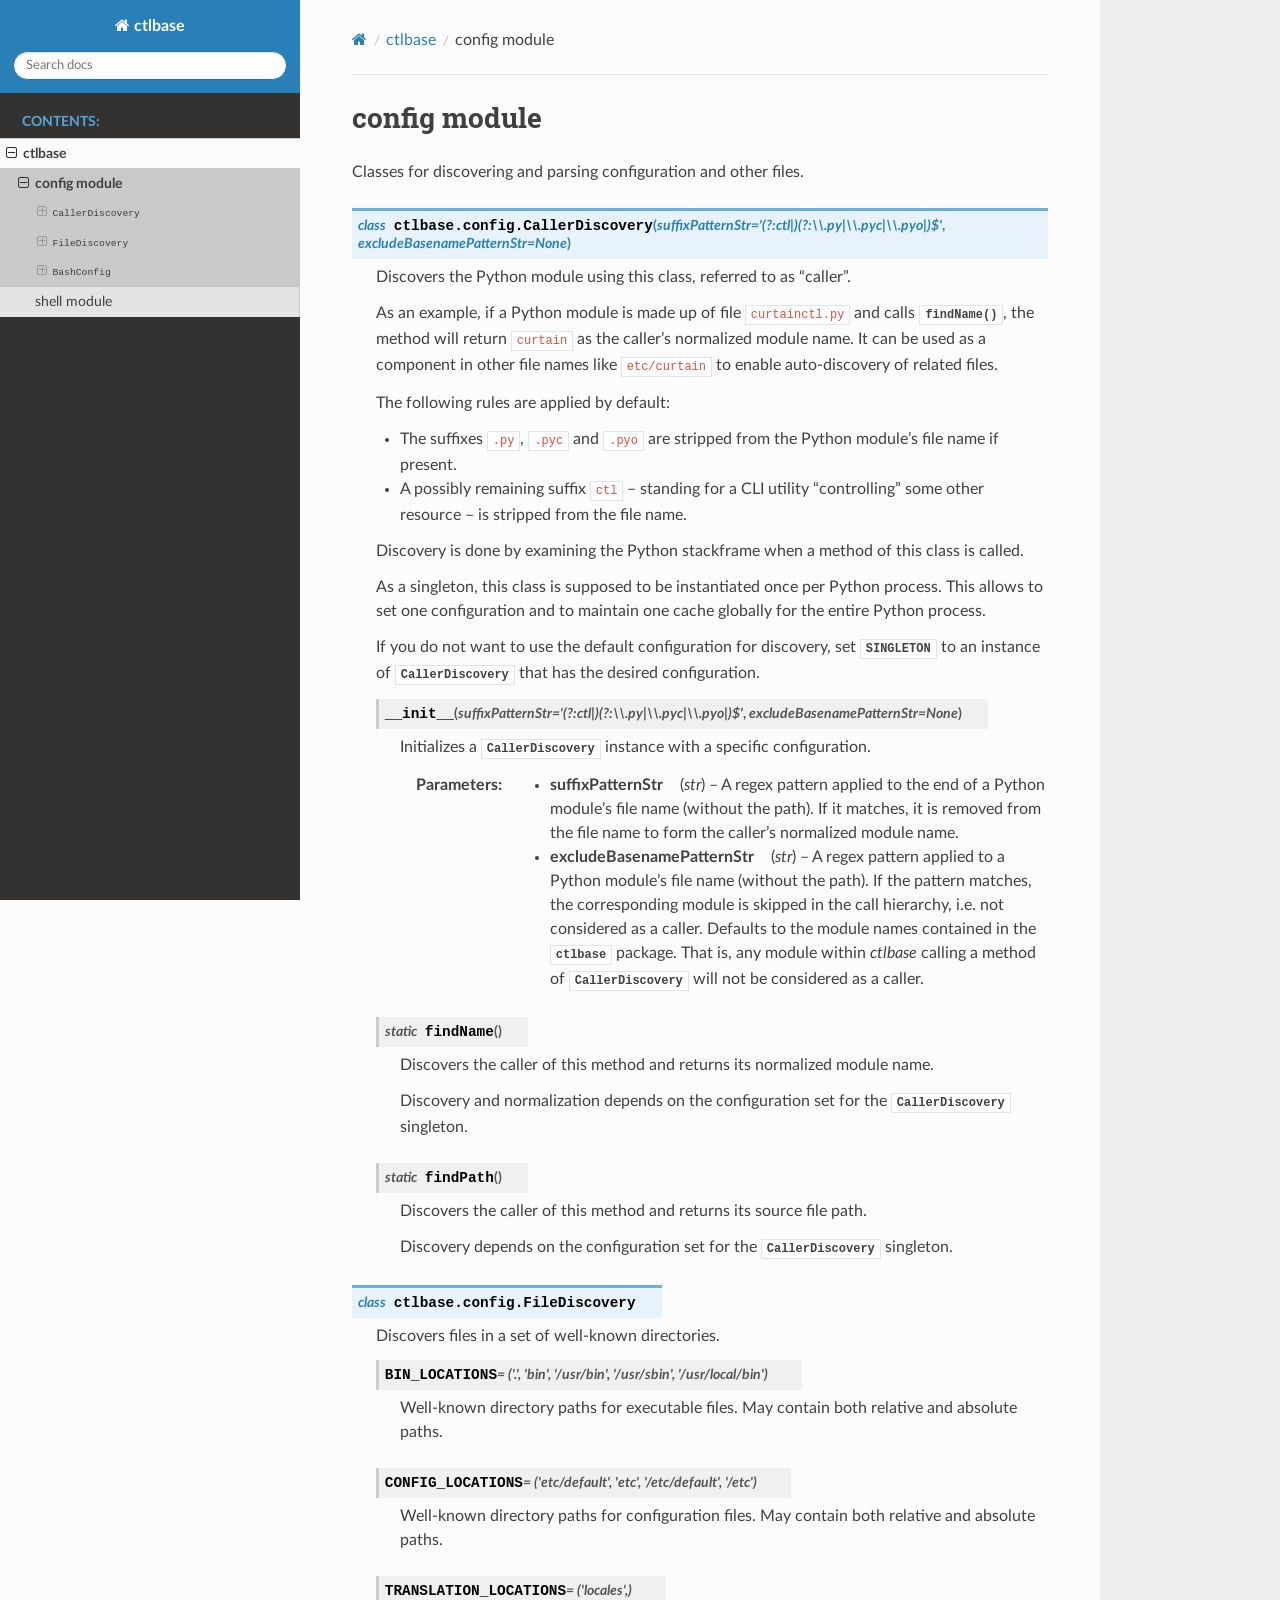
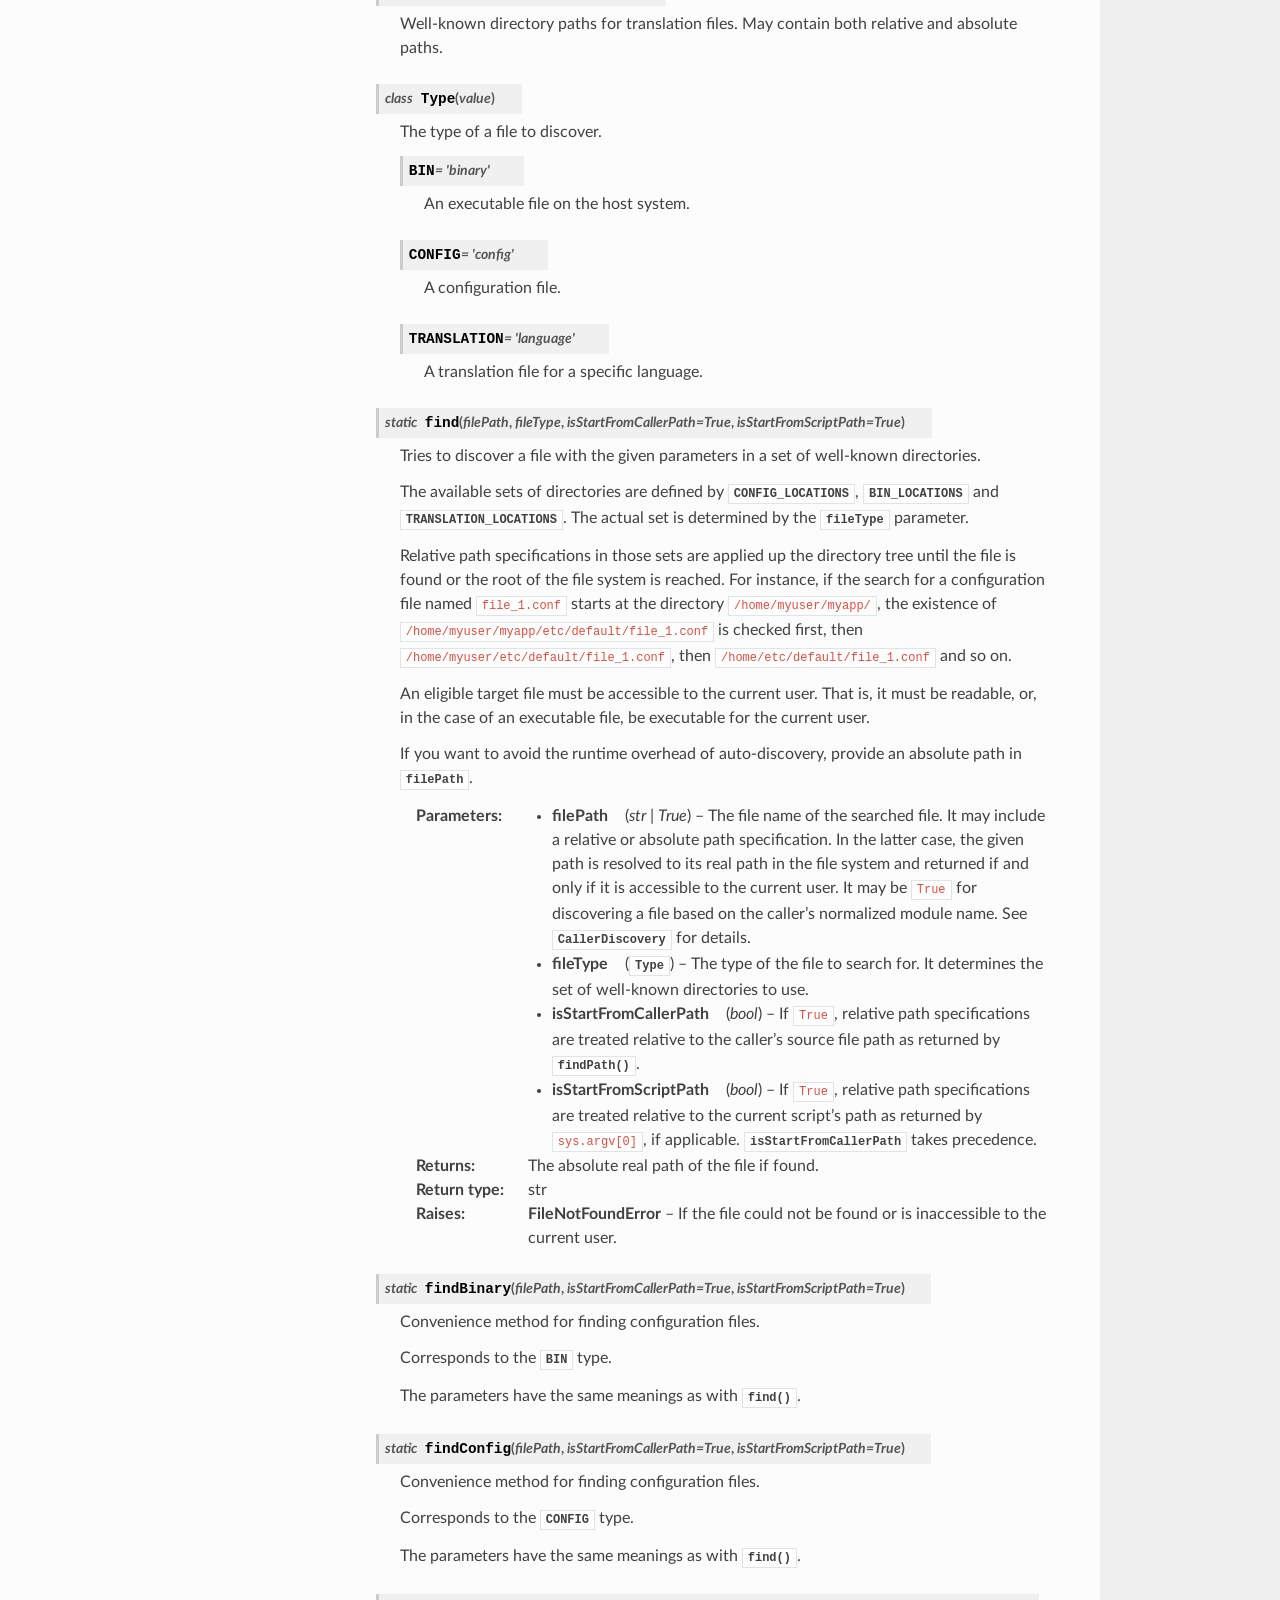
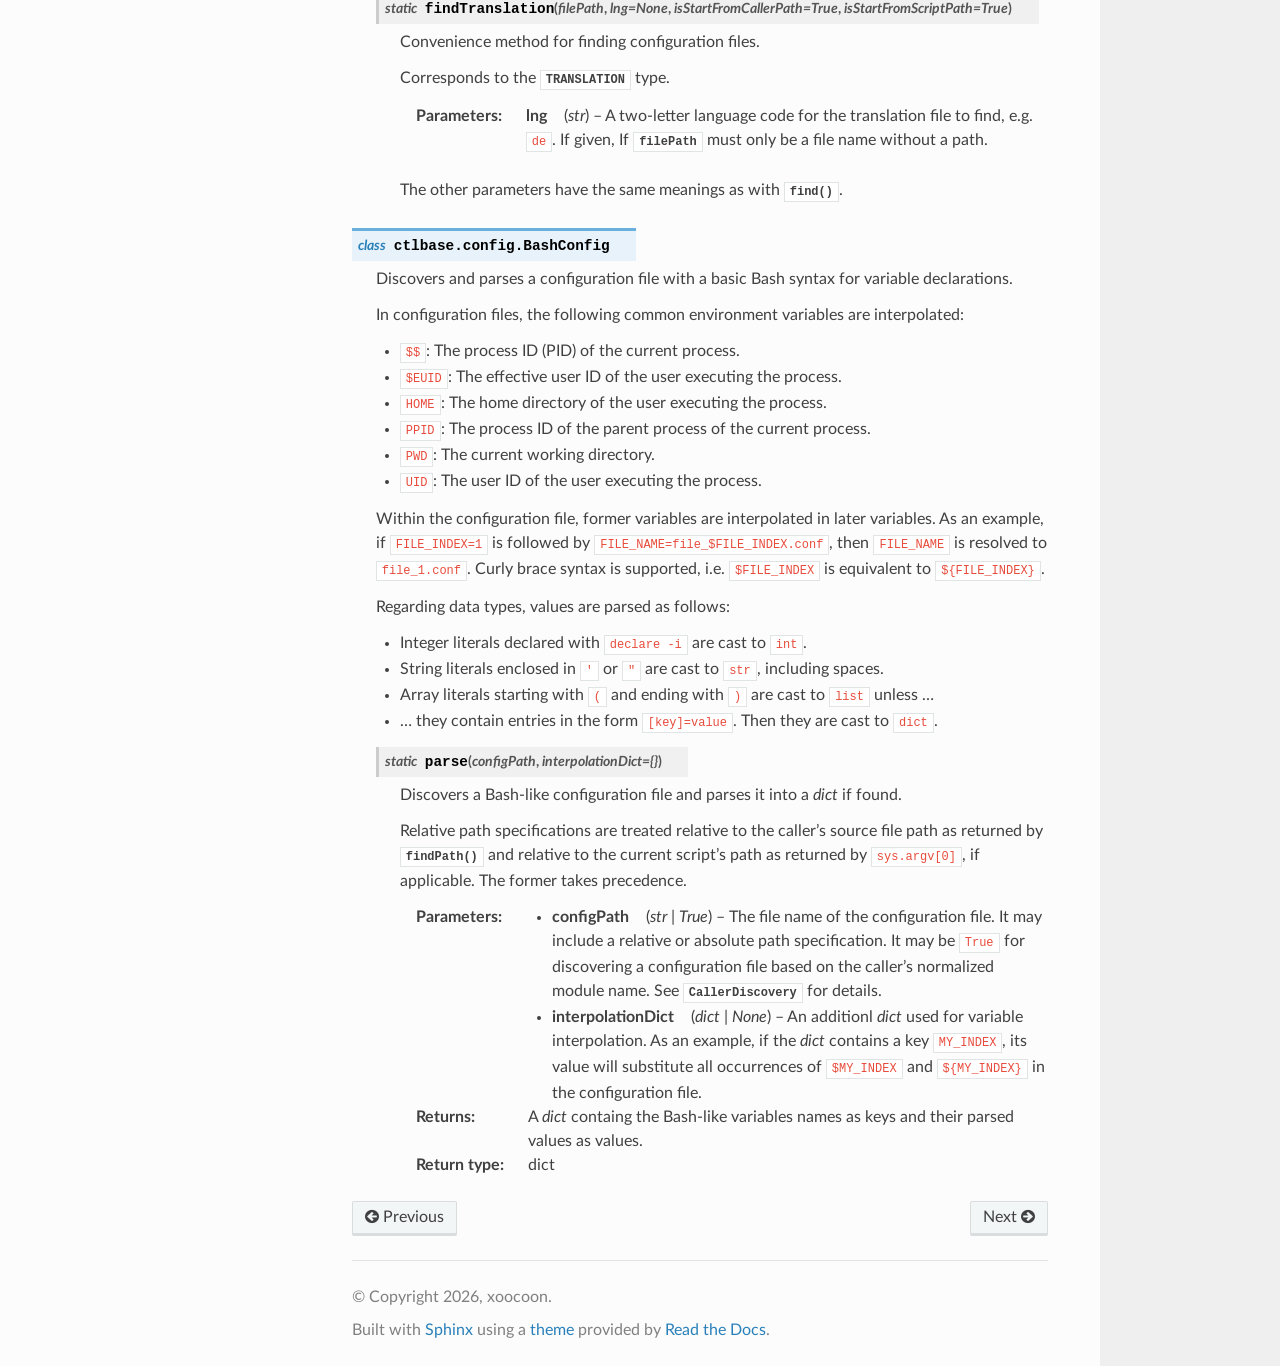
==== commit e50d6924: "Documented status tuples" ====
--- a/docs/html/config.html
+++ b/docs/html/config.html
@@ -229,14 +229,16 @@
 <a class="reference internal" href="#ctlbase.config.FileDiscovery.find.params.fileType" title="ctlbase.config.FileDiscovery.find"><code class="xref py py-paramref docutils literal notranslate"><span class="pre">fileType</span></code></a> parameter.</p>
 <p>Relative path specifications in those sets are applied up the directory
 tree until the file is found or the root of the file system is reached. 
-For instance, if the search for a configuration file named <code class="docutils literal notranslate"><span class="pre">app.conf</span></code> 
+For instance, if the search for a configuration file named <code class="docutils literal notranslate"><span class="pre">file_1.conf</span></code> 
 starts at the directory <code class="docutils literal notranslate"><span class="pre">/home/myuser/myapp/</span></code>, the existence of 
-<code class="docutils literal notranslate"><span class="pre">/home/myuser/myapp/etc/default/app.conf</span></code> is checked first, then
-<code class="docutils literal notranslate"><span class="pre">/home/myuser/etc/default/app.conf</span></code>, then <code class="docutils literal notranslate"><span class="pre">/home/etc/default/app.conf</span></code> 
-and so on.</p>
+<code class="docutils literal notranslate"><span class="pre">/home/myuser/myapp/etc/default/file_1.conf</span></code> is checked first, then
+<code class="docutils literal notranslate"><span class="pre">/home/myuser/etc/default/file_1.conf</span></code>, then 
+<code class="docutils literal notranslate"><span class="pre">/home/etc/default/file_1.conf</span></code> and so on.</p>
 <p>An eligible target file must be accessible to the current user. That is, 
 it must be readable, or, in the case of an executable file, be 
 executable for the current user.</p>
+<p>If you want to avoid the runtime overhead of auto-discovery, provide an
+absolute path in <code class="xref py py-paramref docutils literal notranslate"><span class="pre">filePath</span></code>.</p>
 <dl class="field-list simple">
 <dt class="field-odd">Parameters<span class="colon">:</span></dt>
 <dd class="field-odd"><ul class="simple">
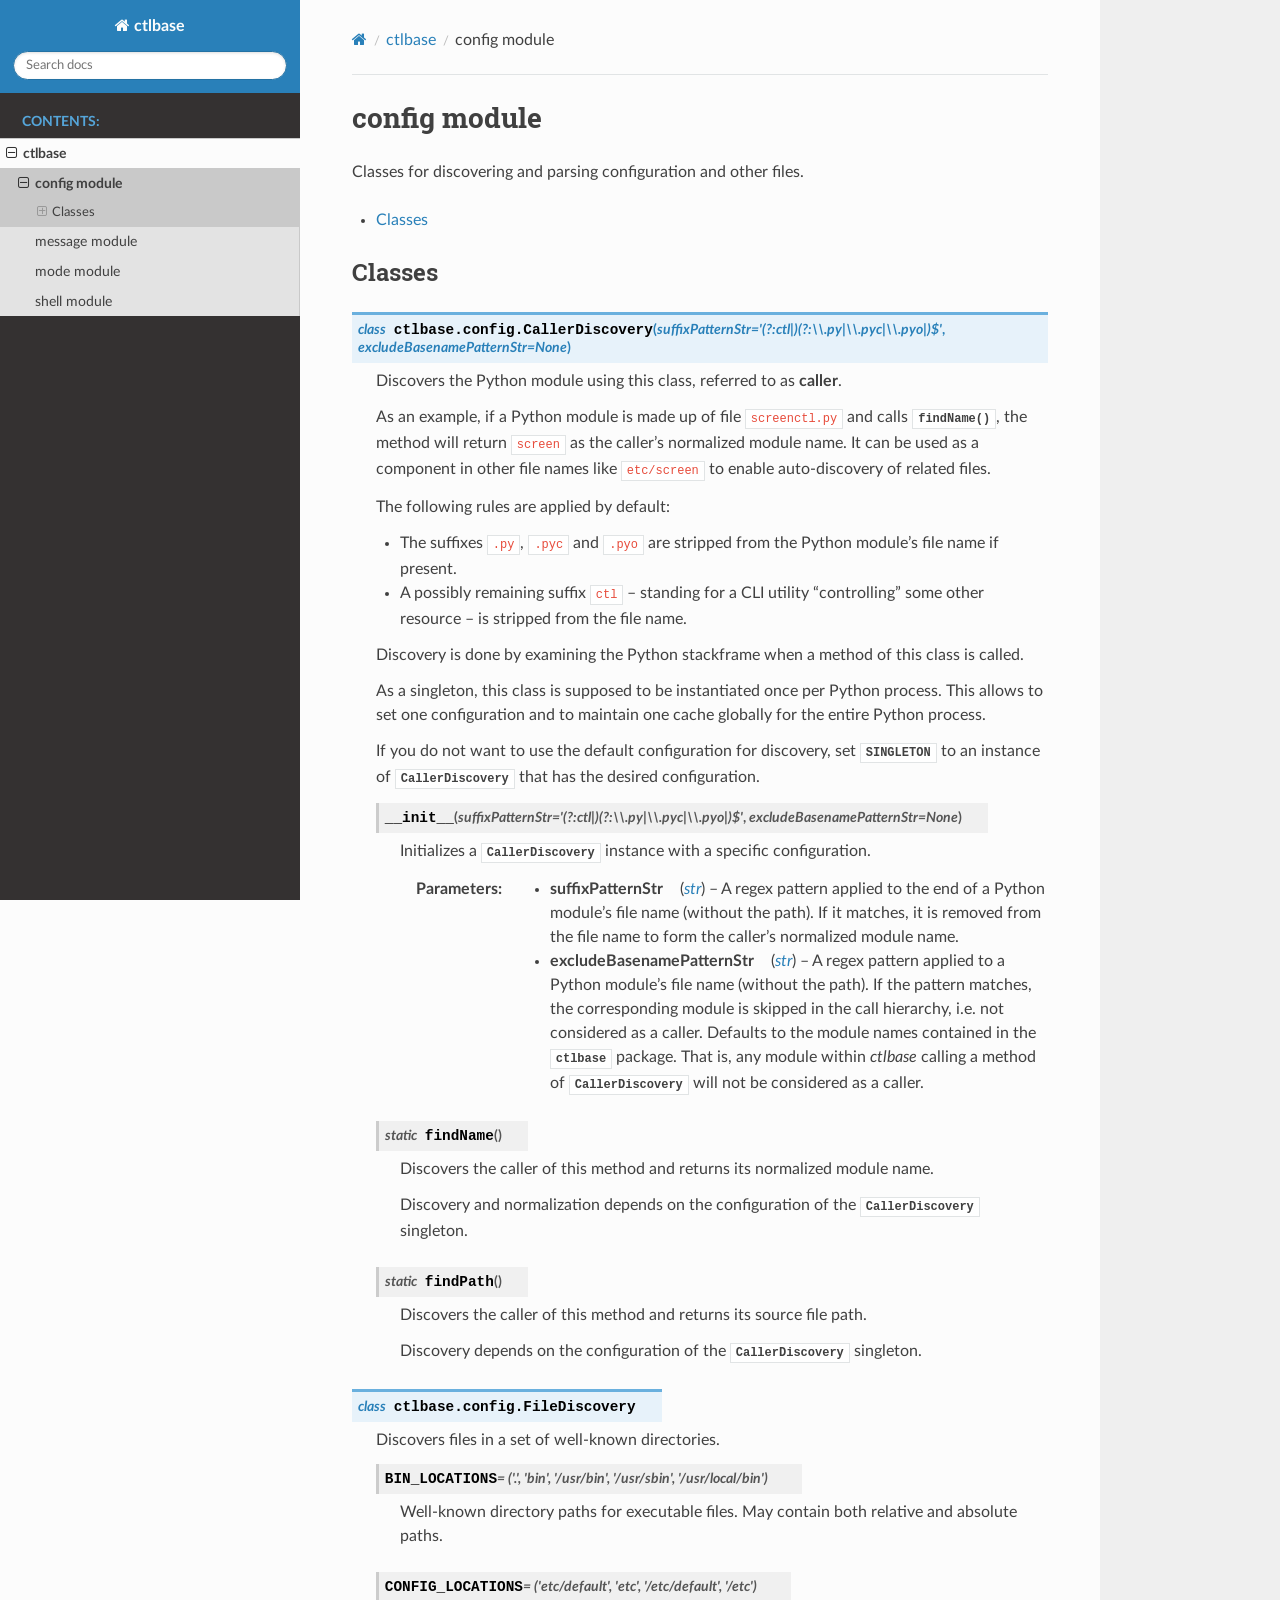
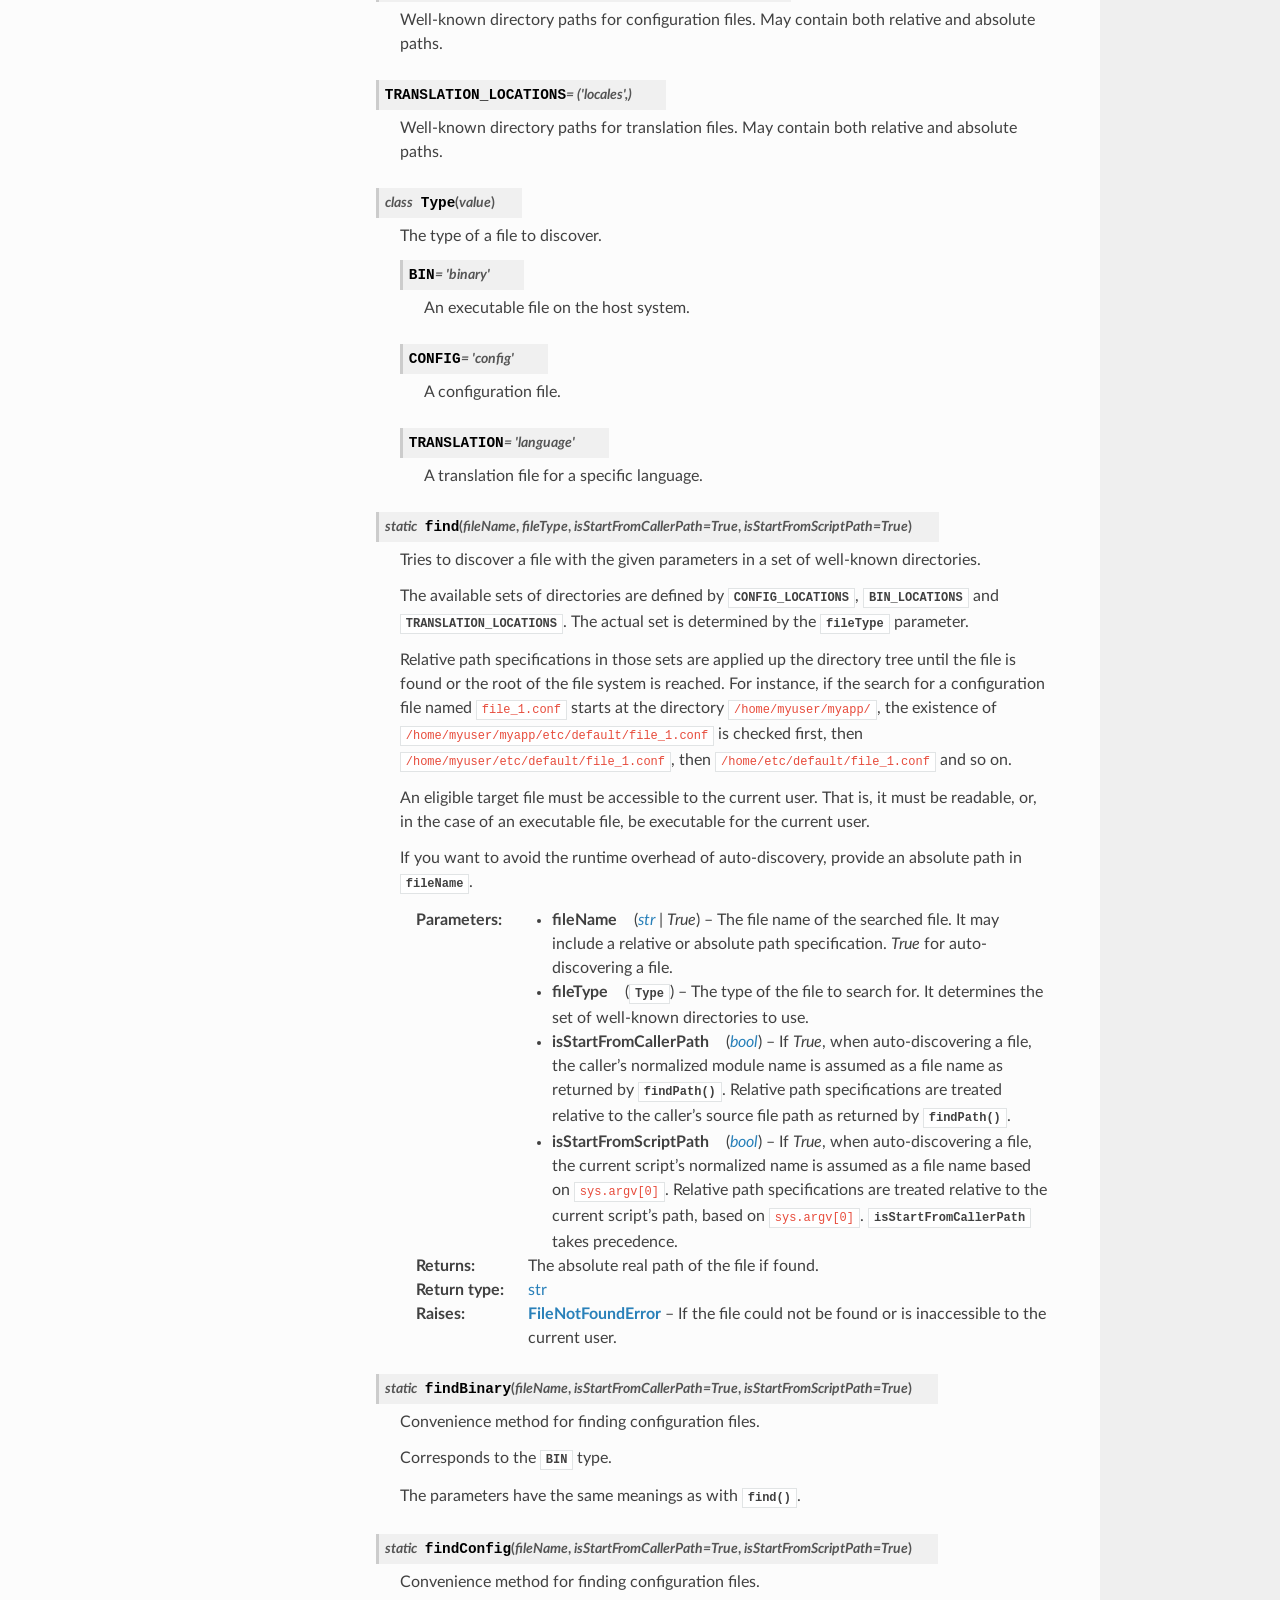
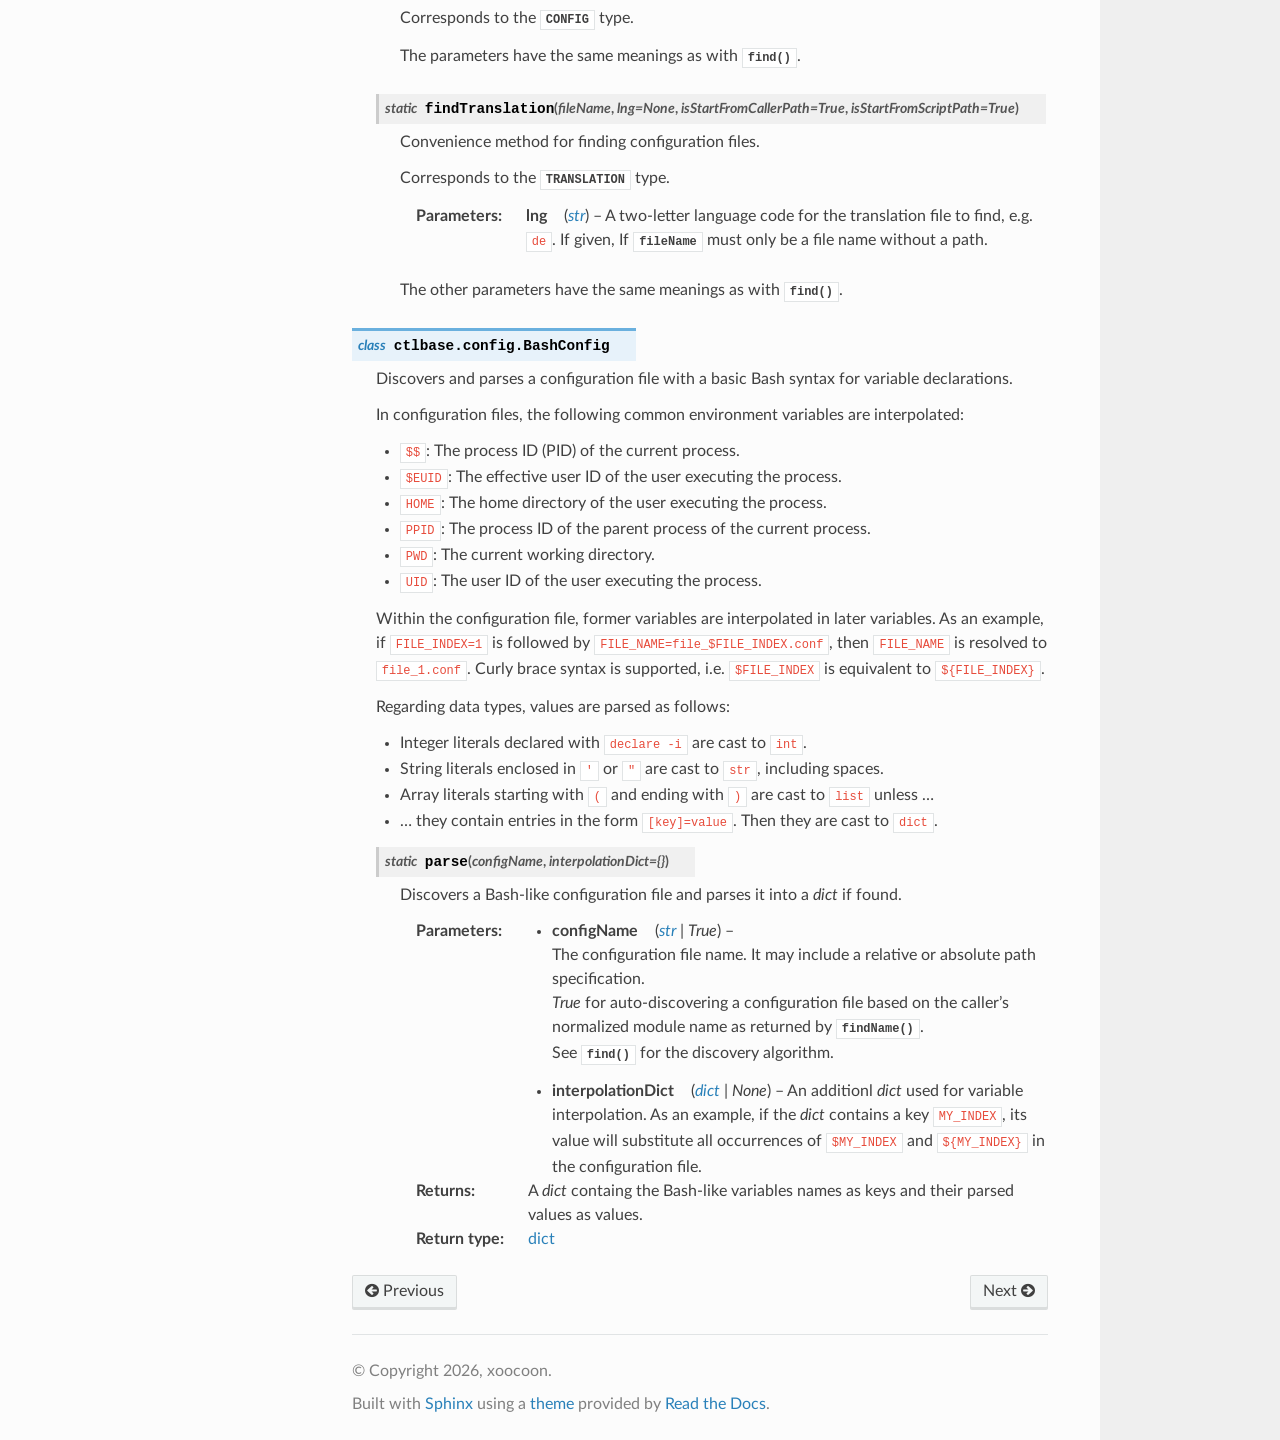
==== commit 53b3b44f: "Amendend apidocs" ====
--- a/docs/html/config.html
+++ b/docs/html/config.html
@@ -20,7 +20,7 @@
     <script src="_static/js/theme.js"></script>
     <link rel="index" title="Index" href="genindex.html" />
     <link rel="search" title="Search" href="search.html" />
-    <link rel="next" title="shell module" href="shell.html" />
+    <link rel="next" title="message module" href="message.html" />
     <link rel="prev" title="ctlbase" href="modules.html" /> 
 </head>
 
@@ -47,29 +47,16 @@
 <ul class="current">
 <li class="toctree-l1 current"><a class="reference internal" href="modules.html">ctlbase</a><ul class="current">
 <li class="toctree-l2 current"><a class="current reference internal" href="#">config module</a><ul>
-<li class="toctree-l3"><a class="reference internal" href="#ctlbase.config.CallerDiscovery"><code class="docutils literal notranslate"><span class="pre">CallerDiscovery</span></code></a><ul>
-<li class="toctree-l4"><a class="reference internal" href="#ctlbase.config.CallerDiscovery.__init__"><code class="docutils literal notranslate"><span class="pre">CallerDiscovery.__init__()</span></code></a></li>
-<li class="toctree-l4"><a class="reference internal" href="#ctlbase.config.CallerDiscovery.findName"><code class="docutils literal notranslate"><span class="pre">CallerDiscovery.findName()</span></code></a></li>
-<li class="toctree-l4"><a class="reference internal" href="#ctlbase.config.CallerDiscovery.findPath"><code class="docutils literal notranslate"><span class="pre">CallerDiscovery.findPath()</span></code></a></li>
+<li class="toctree-l3"><a class="reference internal" href="#classes">Classes</a><ul>
+<li class="toctree-l4"><a class="reference internal" href="#ctlbase.config.CallerDiscovery"><code class="docutils literal notranslate"><span class="pre">CallerDiscovery</span></code></a></li>
+<li class="toctree-l4"><a class="reference internal" href="#ctlbase.config.FileDiscovery"><code class="docutils literal notranslate"><span class="pre">FileDiscovery</span></code></a></li>
+<li class="toctree-l4"><a class="reference internal" href="#ctlbase.config.BashConfig"><code class="docutils literal notranslate"><span class="pre">BashConfig</span></code></a></li>
 </ul>
 </li>
-<li class="toctree-l3"><a class="reference internal" href="#ctlbase.config.FileDiscovery"><code class="docutils literal notranslate"><span class="pre">FileDiscovery</span></code></a><ul>
-<li class="toctree-l4"><a class="reference internal" href="#ctlbase.config.FileDiscovery.BIN_LOCATIONS"><code class="docutils literal notranslate"><span class="pre">FileDiscovery.BIN_LOCATIONS</span></code></a></li>
-<li class="toctree-l4"><a class="reference internal" href="#ctlbase.config.FileDiscovery.CONFIG_LOCATIONS"><code class="docutils literal notranslate"><span class="pre">FileDiscovery.CONFIG_LOCATIONS</span></code></a></li>
-<li class="toctree-l4"><a class="reference internal" href="#ctlbase.config.FileDiscovery.TRANSLATION_LOCATIONS"><code class="docutils literal notranslate"><span class="pre">FileDiscovery.TRANSLATION_LOCATIONS</span></code></a></li>
-<li class="toctree-l4"><a class="reference internal" href="#ctlbase.config.FileDiscovery.Type"><code class="docutils literal notranslate"><span class="pre">FileDiscovery.Type</span></code></a></li>
-<li class="toctree-l4"><a class="reference internal" href="#ctlbase.config.FileDiscovery.find"><code class="docutils literal notranslate"><span class="pre">FileDiscovery.find()</span></code></a></li>
-<li class="toctree-l4"><a class="reference internal" href="#ctlbase.config.FileDiscovery.findBinary"><code class="docutils literal notranslate"><span class="pre">FileDiscovery.findBinary()</span></code></a></li>
-<li class="toctree-l4"><a class="reference internal" href="#ctlbase.config.FileDiscovery.findConfig"><code class="docutils literal notranslate"><span class="pre">FileDiscovery.findConfig()</span></code></a></li>
-<li class="toctree-l4"><a class="reference internal" href="#ctlbase.config.FileDiscovery.findTranslation"><code class="docutils literal notranslate"><span class="pre">FileDiscovery.findTranslation()</span></code></a></li>
 </ul>
 </li>
-<li class="toctree-l3"><a class="reference internal" href="#ctlbase.config.BashConfig"><code class="docutils literal notranslate"><span class="pre">BashConfig</span></code></a><ul>
-<li class="toctree-l4"><a class="reference internal" href="#ctlbase.config.BashConfig.parse"><code class="docutils literal notranslate"><span class="pre">BashConfig.parse()</span></code></a></li>
-</ul>
-</li>
-</ul>
-</li>
+<li class="toctree-l2"><a class="reference internal" href="message.html">message module</a></li>
+<li class="toctree-l2"><a class="reference internal" href="mode.html">mode module</a></li>
 <li class="toctree-l2"><a class="reference internal" href="shell.html">shell module</a></li>
 </ul>
 </li>
@@ -102,14 +89,21 @@
   <section id="module-ctlbase.config">
 <span id="config-module"></span><h1>config module<a class="headerlink" href="#module-ctlbase.config" title="Link to this heading"></a></h1>
 <p>Classes for discovering and parsing configuration and other files.</p>
+<nav class="contents local" id="contents">
+<ul class="simple">
+<li><p><a class="reference internal" href="#classes" id="id1">Classes</a></p></li>
+</ul>
+</nav>
+<section id="classes">
+<h2><a class="toc-backref" href="#id1" role="doc-backlink">Classes</a><a class="headerlink" href="#classes" title="Link to this heading"></a></h2>
 <dl class="py class">
 <dt class="sig sig-object py" id="ctlbase.config.CallerDiscovery">
 <em class="property"><span class="pre">class</span><span class="w"> </span></em><span class="sig-prename descclassname"><span class="pre">ctlbase.config.</span></span><span class="sig-name descname"><span class="pre">CallerDiscovery</span></span><span class="sig-paren">(</span><em class="sig-param"><span class="n"><span class="pre">suffixPatternStr</span></span><span class="o"><span class="pre">=</span></span><span class="default_value"><span class="pre">'(?:ctl|)(?:\\.py|\\.pyc|\\.pyo|)$'</span></span></em>, <em class="sig-param"><span class="n"><span class="pre">excludeBasenamePatternStr</span></span><span class="o"><span class="pre">=</span></span><span class="default_value"><span class="pre">None</span></span></em><span class="sig-paren">)</span><a class="headerlink" href="#ctlbase.config.CallerDiscovery" title="Link to this definition"></a></dt>
-<dd><p>Discovers the Python module using this class, referred to as “caller”.</p>
-<p>As an example, if a Python module is made up of file <code class="docutils literal notranslate"><span class="pre">curtainctl.py</span></code> 
+<dd><p>Discovers the Python module using this class, referred to as <strong>caller</strong>.</p>
+<p>As an example, if a Python module is made up of file <code class="docutils literal notranslate"><span class="pre">screenctl.py</span></code> 
 and calls <a class="reference internal" href="#ctlbase.config.CallerDiscovery.findName" title="ctlbase.config.CallerDiscovery.findName"><code class="xref py py-meth docutils literal notranslate"><span class="pre">findName()</span></code></a>, the method will return
-<code class="docutils literal notranslate"><span class="pre">curtain</span></code> as the caller’s normalized module name. It can be used as a
-component in other file names like <code class="docutils literal notranslate"><span class="pre">etc/curtain</span></code> to enable auto-discovery
+<code class="docutils literal notranslate"><span class="pre">screen</span></code> as the caller’s normalized module name. It can be used as a
+component in other file names like <code class="docutils literal notranslate"><span class="pre">etc/screen</span></code> to enable auto-discovery
 of related files.</p>
 <p>The following rules are applied by default:</p>
 <ul class="simple">
@@ -134,11 +128,11 @@
 <dl class="field-list simple">
 <dt class="field-odd">Parameters<span class="colon">:</span></dt>
 <dd class="field-odd"><ul class="simple">
-<li><p><span class="target" id="ctlbase.config.CallerDiscovery.params.suffixPatternStr"></span><strong>suffixPatternStr</strong><a class="paramlink headerlink reference internal" href="#ctlbase.config.CallerDiscovery.params.suffixPatternStr">¶</a> (<em>str</em>) – A regex pattern applied to the end of a
+<li><p><span class="target" id="ctlbase.config.CallerDiscovery.params.suffixPatternStr"></span><strong>suffixPatternStr</strong><a class="paramlink headerlink reference internal" href="#ctlbase.config.CallerDiscovery.params.suffixPatternStr">¶</a> (<a class="reference external" href="https://docs.python.org/3/library/stdtypes.html#str" title="(in Python v3.14)"><em>str</em></a>) – A regex pattern applied to the end of a
 Python module’s file name (without the path). If it matches, it is 
 removed from the file name to form the caller’s normalized module
 name.</p></li>
-<li><p><span class="target" id="ctlbase.config.CallerDiscovery.params.excludeBasenamePatternStr"></span><strong>excludeBasenamePatternStr</strong><a class="paramlink headerlink reference internal" href="#ctlbase.config.CallerDiscovery.params.excludeBasenamePatternStr">¶</a> (<em>str</em>) – A regex pattern applied to a Python
+<li><p><span class="target" id="ctlbase.config.CallerDiscovery.params.excludeBasenamePatternStr"></span><strong>excludeBasenamePatternStr</strong><a class="paramlink headerlink reference internal" href="#ctlbase.config.CallerDiscovery.params.excludeBasenamePatternStr">¶</a> (<a class="reference external" href="https://docs.python.org/3/library/stdtypes.html#str" title="(in Python v3.14)"><em>str</em></a>) – A regex pattern applied to a Python
 module’s file name (without the path). If the pattern matches, the
 corresponding module is skipped in the call hierarchy, i.e. not
 considered as a caller.
@@ -155,7 +149,7 @@
 <em class="property"><span class="pre">static</span><span class="w"> </span></em><span class="sig-name descname"><span class="pre">findName</span></span><span class="sig-paren">(</span><span class="sig-paren">)</span><a class="headerlink" href="#ctlbase.config.CallerDiscovery.findName" title="Link to this definition"></a></dt>
 <dd><p>Discovers the caller of this method and returns its normalized 
 module name.</p>
-<p>Discovery and normalization depends on the configuration set for the 
+<p>Discovery and normalization depends on the configuration of the 
 <a class="reference internal" href="#ctlbase.config.CallerDiscovery" title="ctlbase.config.CallerDiscovery"><code class="xref py py-class docutils literal notranslate"><span class="pre">CallerDiscovery</span></code></a> singleton.</p>
 </dd></dl>
 
@@ -163,7 +157,7 @@
 <dt class="sig sig-object py" id="ctlbase.config.CallerDiscovery.findPath">
 <em class="property"><span class="pre">static</span><span class="w"> </span></em><span class="sig-name descname"><span class="pre">findPath</span></span><span class="sig-paren">(</span><span class="sig-paren">)</span><a class="headerlink" href="#ctlbase.config.CallerDiscovery.findPath" title="Link to this definition"></a></dt>
 <dd><p>Discovers the caller of this method and returns its source file path.</p>
-<p>Discovery depends on the configuration set for the 
+<p>Discovery depends on the configuration of the 
 <a class="reference internal" href="#ctlbase.config.CallerDiscovery" title="ctlbase.config.CallerDiscovery"><code class="xref py py-class docutils literal notranslate"><span class="pre">CallerDiscovery</span></code></a> singleton.</p>
 </dd></dl>
 
@@ -220,7 +214,7 @@
 
 <dl class="py method">
 <dt class="sig sig-object py" id="ctlbase.config.FileDiscovery.find">
-<em class="property"><span class="pre">static</span><span class="w"> </span></em><span class="sig-name descname"><span class="pre">find</span></span><span class="sig-paren">(</span><em class="sig-param"><span class="n"><span class="pre">filePath</span></span></em>, <em class="sig-param"><span class="n"><span class="pre">fileType</span></span></em>, <em class="sig-param"><span class="n"><span class="pre">isStartFromCallerPath</span></span><span class="o"><span class="pre">=</span></span><span class="default_value"><span class="pre">True</span></span></em>, <em class="sig-param"><span class="n"><span class="pre">isStartFromScriptPath</span></span><span class="o"><span class="pre">=</span></span><span class="default_value"><span class="pre">True</span></span></em><span class="sig-paren">)</span><a class="headerlink" href="#ctlbase.config.FileDiscovery.find" title="Link to this definition"></a></dt>
+<em class="property"><span class="pre">static</span><span class="w"> </span></em><span class="sig-name descname"><span class="pre">find</span></span><span class="sig-paren">(</span><em class="sig-param"><span class="n"><span class="pre">fileName</span></span></em>, <em class="sig-param"><span class="n"><span class="pre">fileType</span></span></em>, <em class="sig-param"><span class="n"><span class="pre">isStartFromCallerPath</span></span><span class="o"><span class="pre">=</span></span><span class="default_value"><span class="pre">True</span></span></em>, <em class="sig-param"><span class="n"><span class="pre">isStartFromScriptPath</span></span><span class="o"><span class="pre">=</span></span><span class="default_value"><span class="pre">True</span></span></em><span class="sig-paren">)</span><a class="headerlink" href="#ctlbase.config.FileDiscovery.find" title="Link to this definition"></a></dt>
 <dd><p>Tries to discover a file with the given parameters in a set of 
 well-known directories.</p>
 <p>The available sets of directories are defined by 
@@ -235,27 +229,28 @@
 <code class="docutils literal notranslate"><span class="pre">/home/myuser/etc/default/file_1.conf</span></code>, then 
 <code class="docutils literal notranslate"><span class="pre">/home/etc/default/file_1.conf</span></code> and so on.</p>
 <p>An eligible target file must be accessible to the current user. That is, 
-it must be readable, or, in the case of an executable file, be 
-executable for the current user.</p>
+it must be readable, or, in the case of an executable file, be executable
+for the current user.</p>
 <p>If you want to avoid the runtime overhead of auto-discovery, provide an
-absolute path in <code class="xref py py-paramref docutils literal notranslate"><span class="pre">filePath</span></code>.</p>
+absolute path in <a class="reference internal" href="#ctlbase.config.FileDiscovery.find.params.fileName" title="ctlbase.config.FileDiscovery.find"><code class="xref py py-paramref docutils literal notranslate"><span class="pre">fileName</span></code></a>.</p>
 <dl class="field-list simple">
 <dt class="field-odd">Parameters<span class="colon">:</span></dt>
 <dd class="field-odd"><ul class="simple">
-<li><p><span class="target" id="ctlbase.config.FileDiscovery.find.params.filePath"></span><strong>filePath</strong><a class="paramlink headerlink reference internal" href="#ctlbase.config.FileDiscovery.find.params.filePath">¶</a> (<em>str</em><em> | </em><em>True</em>) – The file name of the searched file. It may include a 
-relative or absolute path specification. In the latter case, the
-given path is resolved to its real path in the file system and
-returned if and only if it is accessible to the current user.
-It may be <code class="docutils literal notranslate"><span class="pre">True</span></code> for discovering a file based on the caller’s
-normalized module name. See <a class="reference internal" href="#ctlbase.config.CallerDiscovery" title="ctlbase.config.CallerDiscovery"><code class="xref py py-class docutils literal notranslate"><span class="pre">CallerDiscovery</span></code></a> for details.</p></li>
+<li><p><span class="target" id="ctlbase.config.FileDiscovery.find.params.fileName"></span><strong>fileName</strong><a class="paramlink headerlink reference internal" href="#ctlbase.config.FileDiscovery.find.params.fileName">¶</a> (<a class="reference external" href="https://docs.python.org/3/library/stdtypes.html#str" title="(in Python v3.14)"><em>str</em></a><em> | </em><em>True</em>) – The file name of the searched file. It may include a 
+relative or absolute path specification. <cite>True</cite> for auto-discovering
+a file.</p></li>
 <li><p><span class="target" id="ctlbase.config.FileDiscovery.find.params.fileType"></span><strong>fileType</strong><a class="paramlink headerlink reference internal" href="#ctlbase.config.FileDiscovery.find.params.fileType">¶</a> (<a class="reference internal" href="#ctlbase.config.FileDiscovery.Type" title="ctlbase.config.FileDiscovery.Type"><code class="xref py py-class docutils literal notranslate"><span class="pre">Type</span></code></a>) – The type of the file to search for. It determines the
 set of well-known directories to use.</p></li>
-<li><p><span class="target" id="ctlbase.config.FileDiscovery.find.params.isStartFromCallerPath"></span><strong>isStartFromCallerPath</strong><a class="paramlink headerlink reference internal" href="#ctlbase.config.FileDiscovery.find.params.isStartFromCallerPath">¶</a> (<em>bool</em>) – If <code class="docutils literal notranslate"><span class="pre">True</span></code>, relative path specifications
-are treated relative to the caller’s source file path as returned
-by <a class="reference internal" href="#ctlbase.config.CallerDiscovery.findPath" title="ctlbase.config.CallerDiscovery.findPath"><code class="xref py py-meth docutils literal notranslate"><span class="pre">findPath()</span></code></a>.</p></li>
-<li><p><span class="target" id="ctlbase.config.FileDiscovery.find.params.isStartFromScriptPath"></span><strong>isStartFromScriptPath</strong><a class="paramlink headerlink reference internal" href="#ctlbase.config.FileDiscovery.find.params.isStartFromScriptPath">¶</a> (<em>bool</em>) – If <code class="docutils literal notranslate"><span class="pre">True</span></code>, relative path specifications
-are treated relative to the current script’s path as returned by
-<code class="docutils literal notranslate"><span class="pre">sys.argv[0]</span></code>, if applicable.
+<li><p><span class="target" id="ctlbase.config.FileDiscovery.find.params.isStartFromCallerPath"></span><strong>isStartFromCallerPath</strong><a class="paramlink headerlink reference internal" href="#ctlbase.config.FileDiscovery.find.params.isStartFromCallerPath">¶</a> (<a class="reference external" href="https://docs.python.org/3/library/functions.html#bool" title="(in Python v3.14)"><em>bool</em></a>) – If <cite>True</cite>, when auto-discovering a file,
+the caller’s normalized module name is assumed as a file name
+as returned by <a class="reference internal" href="#ctlbase.config.CallerDiscovery.findPath" title="ctlbase.config.CallerDiscovery.findPath"><code class="xref py py-meth docutils literal notranslate"><span class="pre">findPath()</span></code></a>.
+Relative path specifications are treated relative to the caller’s
+source file path as returned by <a class="reference internal" href="#ctlbase.config.CallerDiscovery.findPath" title="ctlbase.config.CallerDiscovery.findPath"><code class="xref py py-meth docutils literal notranslate"><span class="pre">findPath()</span></code></a>.</p></li>
+<li><p><span class="target" id="ctlbase.config.FileDiscovery.find.params.isStartFromScriptPath"></span><strong>isStartFromScriptPath</strong><a class="paramlink headerlink reference internal" href="#ctlbase.config.FileDiscovery.find.params.isStartFromScriptPath">¶</a> (<a class="reference external" href="https://docs.python.org/3/library/functions.html#bool" title="(in Python v3.14)"><em>bool</em></a>) – If <cite>True</cite>, when auto-discovering a file,
+the current script’s normalized name is assumed as a file name
+based on <code class="docutils literal notranslate"><span class="pre">sys.argv[0]</span></code>.
+Relative path specifications are treated relative to the current
+script’s path, based on <code class="docutils literal notranslate"><span class="pre">sys.argv[0]</span></code>.
 <a class="reference internal" href="#ctlbase.config.FileDiscovery.find.params.isStartFromCallerPath" title="ctlbase.config.FileDiscovery.find"><code class="xref py py-paramref docutils literal notranslate"><span class="pre">isStartFromCallerPath</span></code></a> takes 
 precedence.</p></li>
 </ul>
@@ -264,10 +259,10 @@
 <dd class="field-even"><p>The absolute real path of the file if found.</p>
 </dd>
 <dt class="field-odd">Return type<span class="colon">:</span></dt>
-<dd class="field-odd"><p>str</p>
+<dd class="field-odd"><p><a class="reference external" href="https://docs.python.org/3/library/stdtypes.html#str" title="(in Python v3.14)">str</a></p>
 </dd>
 <dt class="field-even">Raises<span class="colon">:</span></dt>
-<dd class="field-even"><p><strong>FileNotFoundError</strong> – If the file could not be found or is 
+<dd class="field-even"><p><a class="reference external" href="https://docs.python.org/3/library/exceptions.html#FileNotFoundError" title="(in Python v3.14)"><strong>FileNotFoundError</strong></a> – If the file could not be found or is 
 inaccessible to the current user.</p>
 </dd>
 </dl>
@@ -275,7 +270,7 @@
 
 <dl class="py method">
 <dt class="sig sig-object py" id="ctlbase.config.FileDiscovery.findBinary">
-<em class="property"><span class="pre">static</span><span class="w"> </span></em><span class="sig-name descname"><span class="pre">findBinary</span></span><span class="sig-paren">(</span><em class="sig-param"><span class="n"><span class="pre">filePath</span></span></em>, <em class="sig-param"><span class="n"><span class="pre">isStartFromCallerPath</span></span><span class="o"><span class="pre">=</span></span><span class="default_value"><span class="pre">True</span></span></em>, <em class="sig-param"><span class="n"><span class="pre">isStartFromScriptPath</span></span><span class="o"><span class="pre">=</span></span><span class="default_value"><span class="pre">True</span></span></em><span class="sig-paren">)</span><a class="headerlink" href="#ctlbase.config.FileDiscovery.findBinary" title="Link to this definition"></a></dt>
+<em class="property"><span class="pre">static</span><span class="w"> </span></em><span class="sig-name descname"><span class="pre">findBinary</span></span><span class="sig-paren">(</span><em class="sig-param"><span class="n"><span class="pre">fileName</span></span></em>, <em class="sig-param"><span class="n"><span class="pre">isStartFromCallerPath</span></span><span class="o"><span class="pre">=</span></span><span class="default_value"><span class="pre">True</span></span></em>, <em class="sig-param"><span class="n"><span class="pre">isStartFromScriptPath</span></span><span class="o"><span class="pre">=</span></span><span class="default_value"><span class="pre">True</span></span></em><span class="sig-paren">)</span><a class="headerlink" href="#ctlbase.config.FileDiscovery.findBinary" title="Link to this definition"></a></dt>
 <dd><p>Convenience method for finding configuration files.</p>
 <p>Corresponds to the <a class="reference internal" href="#ctlbase.config.FileDiscovery.Type.BIN" title="ctlbase.config.FileDiscovery.Type.BIN"><code class="xref py py-attr docutils literal notranslate"><span class="pre">BIN</span></code></a> type.</p>
 <p>The parameters have the same meanings as with <a class="reference internal" href="#ctlbase.config.FileDiscovery.find" title="ctlbase.config.FileDiscovery.find"><code class="xref py py-meth docutils literal notranslate"><span class="pre">find()</span></code></a>.</p>
@@ -283,7 +278,7 @@
 
 <dl class="py method">
 <dt class="sig sig-object py" id="ctlbase.config.FileDiscovery.findConfig">
-<em class="property"><span class="pre">static</span><span class="w"> </span></em><span class="sig-name descname"><span class="pre">findConfig</span></span><span class="sig-paren">(</span><em class="sig-param"><span class="n"><span class="pre">filePath</span></span></em>, <em class="sig-param"><span class="n"><span class="pre">isStartFromCallerPath</span></span><span class="o"><span class="pre">=</span></span><span class="default_value"><span class="pre">True</span></span></em>, <em class="sig-param"><span class="n"><span class="pre">isStartFromScriptPath</span></span><span class="o"><span class="pre">=</span></span><span class="default_value"><span class="pre">True</span></span></em><span class="sig-paren">)</span><a class="headerlink" href="#ctlbase.config.FileDiscovery.findConfig" title="Link to this definition"></a></dt>
+<em class="property"><span class="pre">static</span><span class="w"> </span></em><span class="sig-name descname"><span class="pre">findConfig</span></span><span class="sig-paren">(</span><em class="sig-param"><span class="n"><span class="pre">fileName</span></span></em>, <em class="sig-param"><span class="n"><span class="pre">isStartFromCallerPath</span></span><span class="o"><span class="pre">=</span></span><span class="default_value"><span class="pre">True</span></span></em>, <em class="sig-param"><span class="n"><span class="pre">isStartFromScriptPath</span></span><span class="o"><span class="pre">=</span></span><span class="default_value"><span class="pre">True</span></span></em><span class="sig-paren">)</span><a class="headerlink" href="#ctlbase.config.FileDiscovery.findConfig" title="Link to this definition"></a></dt>
 <dd><p>Convenience method for finding configuration files.</p>
 <p>Corresponds to the <a class="reference internal" href="#ctlbase.config.FileDiscovery.Type.CONFIG" title="ctlbase.config.FileDiscovery.Type.CONFIG"><code class="xref py py-attr docutils literal notranslate"><span class="pre">CONFIG</span></code></a> type.</p>
 <p>The parameters have the same meanings as with <a class="reference internal" href="#ctlbase.config.FileDiscovery.find" title="ctlbase.config.FileDiscovery.find"><code class="xref py py-meth docutils literal notranslate"><span class="pre">find()</span></code></a>.</p>
@@ -291,14 +286,14 @@
 
 <dl class="py method">
 <dt class="sig sig-object py" id="ctlbase.config.FileDiscovery.findTranslation">
-<em class="property"><span class="pre">static</span><span class="w"> </span></em><span class="sig-name descname"><span class="pre">findTranslation</span></span><span class="sig-paren">(</span><em class="sig-param"><span class="n"><span class="pre">filePath</span></span></em>, <em class="sig-param"><span class="n"><span class="pre">lng</span></span><span class="o"><span class="pre">=</span></span><span class="default_value"><span class="pre">None</span></span></em>, <em class="sig-param"><span class="n"><span class="pre">isStartFromCallerPath</span></span><span class="o"><span class="pre">=</span></span><span class="default_value"><span class="pre">True</span></span></em>, <em class="sig-param"><span class="n"><span class="pre">isStartFromScriptPath</span></span><span class="o"><span class="pre">=</span></span><span class="default_value"><span class="pre">True</span></span></em><span class="sig-paren">)</span><a class="headerlink" href="#ctlbase.config.FileDiscovery.findTranslation" title="Link to this definition"></a></dt>
+<em class="property"><span class="pre">static</span><span class="w"> </span></em><span class="sig-name descname"><span class="pre">findTranslation</span></span><span class="sig-paren">(</span><em class="sig-param"><span class="n"><span class="pre">fileName</span></span></em>, <em class="sig-param"><span class="n"><span class="pre">lng</span></span><span class="o"><span class="pre">=</span></span><span class="default_value"><span class="pre">None</span></span></em>, <em class="sig-param"><span class="n"><span class="pre">isStartFromCallerPath</span></span><span class="o"><span class="pre">=</span></span><span class="default_value"><span class="pre">True</span></span></em>, <em class="sig-param"><span class="n"><span class="pre">isStartFromScriptPath</span></span><span class="o"><span class="pre">=</span></span><span class="default_value"><span class="pre">True</span></span></em><span class="sig-paren">)</span><a class="headerlink" href="#ctlbase.config.FileDiscovery.findTranslation" title="Link to this definition"></a></dt>
 <dd><p>Convenience method for finding configuration files.</p>
 <p>Corresponds to the <a class="reference internal" href="#ctlbase.config.FileDiscovery.Type.TRANSLATION" title="ctlbase.config.FileDiscovery.Type.TRANSLATION"><code class="xref py py-attr docutils literal notranslate"><span class="pre">TRANSLATION</span></code></a> type.</p>
 <dl class="field-list simple">
 <dt class="field-odd">Parameters<span class="colon">:</span></dt>
-<dd class="field-odd"><p><span class="target" id="ctlbase.config.FileDiscovery.findTranslation.params.lng"></span><strong>lng</strong><a class="paramlink headerlink reference internal" href="#ctlbase.config.FileDiscovery.findTranslation.params.lng">¶</a> (<em>str</em>) – A two-letter language code for the translation file to find,
+<dd class="field-odd"><p><span class="target" id="ctlbase.config.FileDiscovery.findTranslation.params.lng"></span><strong>lng</strong><a class="paramlink headerlink reference internal" href="#ctlbase.config.FileDiscovery.findTranslation.params.lng">¶</a> (<a class="reference external" href="https://docs.python.org/3/library/stdtypes.html#str" title="(in Python v3.14)"><em>str</em></a>) – A two-letter language code for the translation file to find,
 e.g. <code class="docutils literal notranslate"><span class="pre">de</span></code>. If given, 
-If <a class="reference internal" href="#ctlbase.config.FileDiscovery.findTranslation.params.filePath" title="ctlbase.config.FileDiscovery.findTranslation"><code class="xref py py-paramref docutils literal notranslate"><span class="pre">filePath</span></code></a> must only
+If <a class="reference internal" href="#ctlbase.config.FileDiscovery.findTranslation.params.fileName" title="ctlbase.config.FileDiscovery.findTranslation"><code class="xref py py-paramref docutils literal notranslate"><span class="pre">fileName</span></code></a> must only
 be a file name without a path.</p>
 </dd>
 </dl>
@@ -336,22 +331,22 @@
 </ul>
 <dl class="py method">
 <dt class="sig sig-object py" id="ctlbase.config.BashConfig.parse">
-<em class="property"><span class="pre">static</span><span class="w"> </span></em><span class="sig-name descname"><span class="pre">parse</span></span><span class="sig-paren">(</span><em class="sig-param"><span class="n"><span class="pre">configPath</span></span></em>, <em class="sig-param"><span class="n"><span class="pre">interpolationDict</span></span><span class="o"><span class="pre">=</span></span><span class="default_value"><span class="pre">{}</span></span></em><span class="sig-paren">)</span><a class="headerlink" href="#ctlbase.config.BashConfig.parse" title="Link to this definition"></a></dt>
+<em class="property"><span class="pre">static</span><span class="w"> </span></em><span class="sig-name descname"><span class="pre">parse</span></span><span class="sig-paren">(</span><em class="sig-param"><span class="n"><span class="pre">configName</span></span></em>, <em class="sig-param"><span class="n"><span class="pre">interpolationDict</span></span><span class="o"><span class="pre">=</span></span><span class="default_value"><span class="pre">{}</span></span></em><span class="sig-paren">)</span><a class="headerlink" href="#ctlbase.config.BashConfig.parse" title="Link to this definition"></a></dt>
 <dd><p>Discovers a Bash-like configuration file and parses it into a <cite>dict</cite>
 if found.</p>
-<p>Relative path specifications are treated relative to the caller’s source
-file path as returned by <a class="reference internal" href="#ctlbase.config.CallerDiscovery.findPath" title="ctlbase.config.CallerDiscovery.findPath"><code class="xref py py-meth docutils literal notranslate"><span class="pre">findPath()</span></code></a> and relative
-to the current script’s path as returned by <code class="docutils literal notranslate"><span class="pre">sys.argv[0]</span></code>, if
-applicable. The former takes precedence.</p>
 <dl class="field-list simple">
 <dt class="field-odd">Parameters<span class="colon">:</span></dt>
 <dd class="field-odd"><ul class="simple">
-<li><p><span class="target" id="ctlbase.config.BashConfig.parse.params.configPath"></span><strong>configPath</strong><a class="paramlink headerlink reference internal" href="#ctlbase.config.BashConfig.parse.params.configPath">¶</a> (<em>str</em><em> | </em><em>True</em>) – The file name of the configuration file. It may
-include a relative or absolute path specification.
-It may be <code class="docutils literal notranslate"><span class="pre">True</span></code> for discovering a configuration file based on the
-caller’s normalized module name. See <a class="reference internal" href="#ctlbase.config.CallerDiscovery" title="ctlbase.config.CallerDiscovery"><code class="xref py py-class docutils literal notranslate"><span class="pre">CallerDiscovery</span></code></a> for
-details.</p></li>
-<li><p><span class="target" id="ctlbase.config.BashConfig.parse.params.interpolationDict"></span><strong>interpolationDict</strong><a class="paramlink headerlink reference internal" href="#ctlbase.config.BashConfig.parse.params.interpolationDict">¶</a> (<em>dict</em><em> | </em><em>None</em>) – An additionl <cite>dict</cite> used for variable
+<li><p><span class="target" id="ctlbase.config.BashConfig.parse.params.configName"></span><strong>configName</strong><a class="paramlink headerlink reference internal" href="#ctlbase.config.BashConfig.parse.params.configName">¶</a> (<a class="reference external" href="https://docs.python.org/3/library/stdtypes.html#str" title="(in Python v3.14)"><em>str</em></a><em> | </em><em>True</em>) – <div class="line-block">
+<div class="line">The configuration file name. It may include a 
+relative or absolute path specification. </div>
+<div class="line"><cite>True</cite> for auto-discovering a configuration file based on the 
+caller’s normalized module name as returned by
+<a class="reference internal" href="#ctlbase.config.CallerDiscovery.findName" title="ctlbase.config.CallerDiscovery.findName"><code class="xref py py-meth docutils literal notranslate"><span class="pre">findName()</span></code></a>.</div>
+<div class="line">See <a class="reference internal" href="#ctlbase.config.FileDiscovery.find" title="ctlbase.config.FileDiscovery.find"><code class="xref py py-meth docutils literal notranslate"><span class="pre">find()</span></code></a> for the discovery algorithm.</div>
+</div>
+</p></li>
+<li><p><span class="target" id="ctlbase.config.BashConfig.parse.params.interpolationDict"></span><strong>interpolationDict</strong><a class="paramlink headerlink reference internal" href="#ctlbase.config.BashConfig.parse.params.interpolationDict">¶</a> (<a class="reference external" href="https://docs.python.org/3/library/stdtypes.html#dict" title="(in Python v3.14)"><em>dict</em></a><em> | </em><em>None</em>) – An additionl <cite>dict</cite> used for variable
 interpolation. As an example, if the <cite>dict</cite> contains a key 
 <code class="docutils literal notranslate"><span class="pre">MY_INDEX</span></code>, its value will substitute all occurrences of 
 <code class="docutils literal notranslate"><span class="pre">$MY_INDEX</span></code> and <code class="docutils literal notranslate"><span class="pre">${MY_INDEX}</span></code> in the configuration file.</p></li>
@@ -362,13 +357,14 @@
 their parsed values as values.</p>
 </dd>
 <dt class="field-odd">Return type<span class="colon">:</span></dt>
-<dd class="field-odd"><p>dict</p>
+<dd class="field-odd"><p><a class="reference external" href="https://docs.python.org/3/library/stdtypes.html#dict" title="(in Python v3.14)">dict</a></p>
 </dd>
 </dl>
 </dd></dl>
 
 </dd></dl>
 
+</section>
 </section>
 
 
@@ -376,7 +372,7 @@
           </div>
           <footer><div class="rst-footer-buttons" role="navigation" aria-label="Footer">
         <a href="modules.html" class="btn btn-neutral float-left" title="ctlbase" accesskey="p" rel="prev"><span class="fa fa-arrow-circle-left" aria-hidden="true"></span> Previous</a>
-        <a href="shell.html" class="btn btn-neutral float-right" title="shell module" accesskey="n" rel="next">Next <span class="fa fa-arrow-circle-right" aria-hidden="true"></span></a>
+        <a href="message.html" class="btn btn-neutral float-right" title="message module" accesskey="n" rel="next">Next <span class="fa fa-arrow-circle-right" aria-hidden="true"></span></a>
     </div>
 
   <hr/>
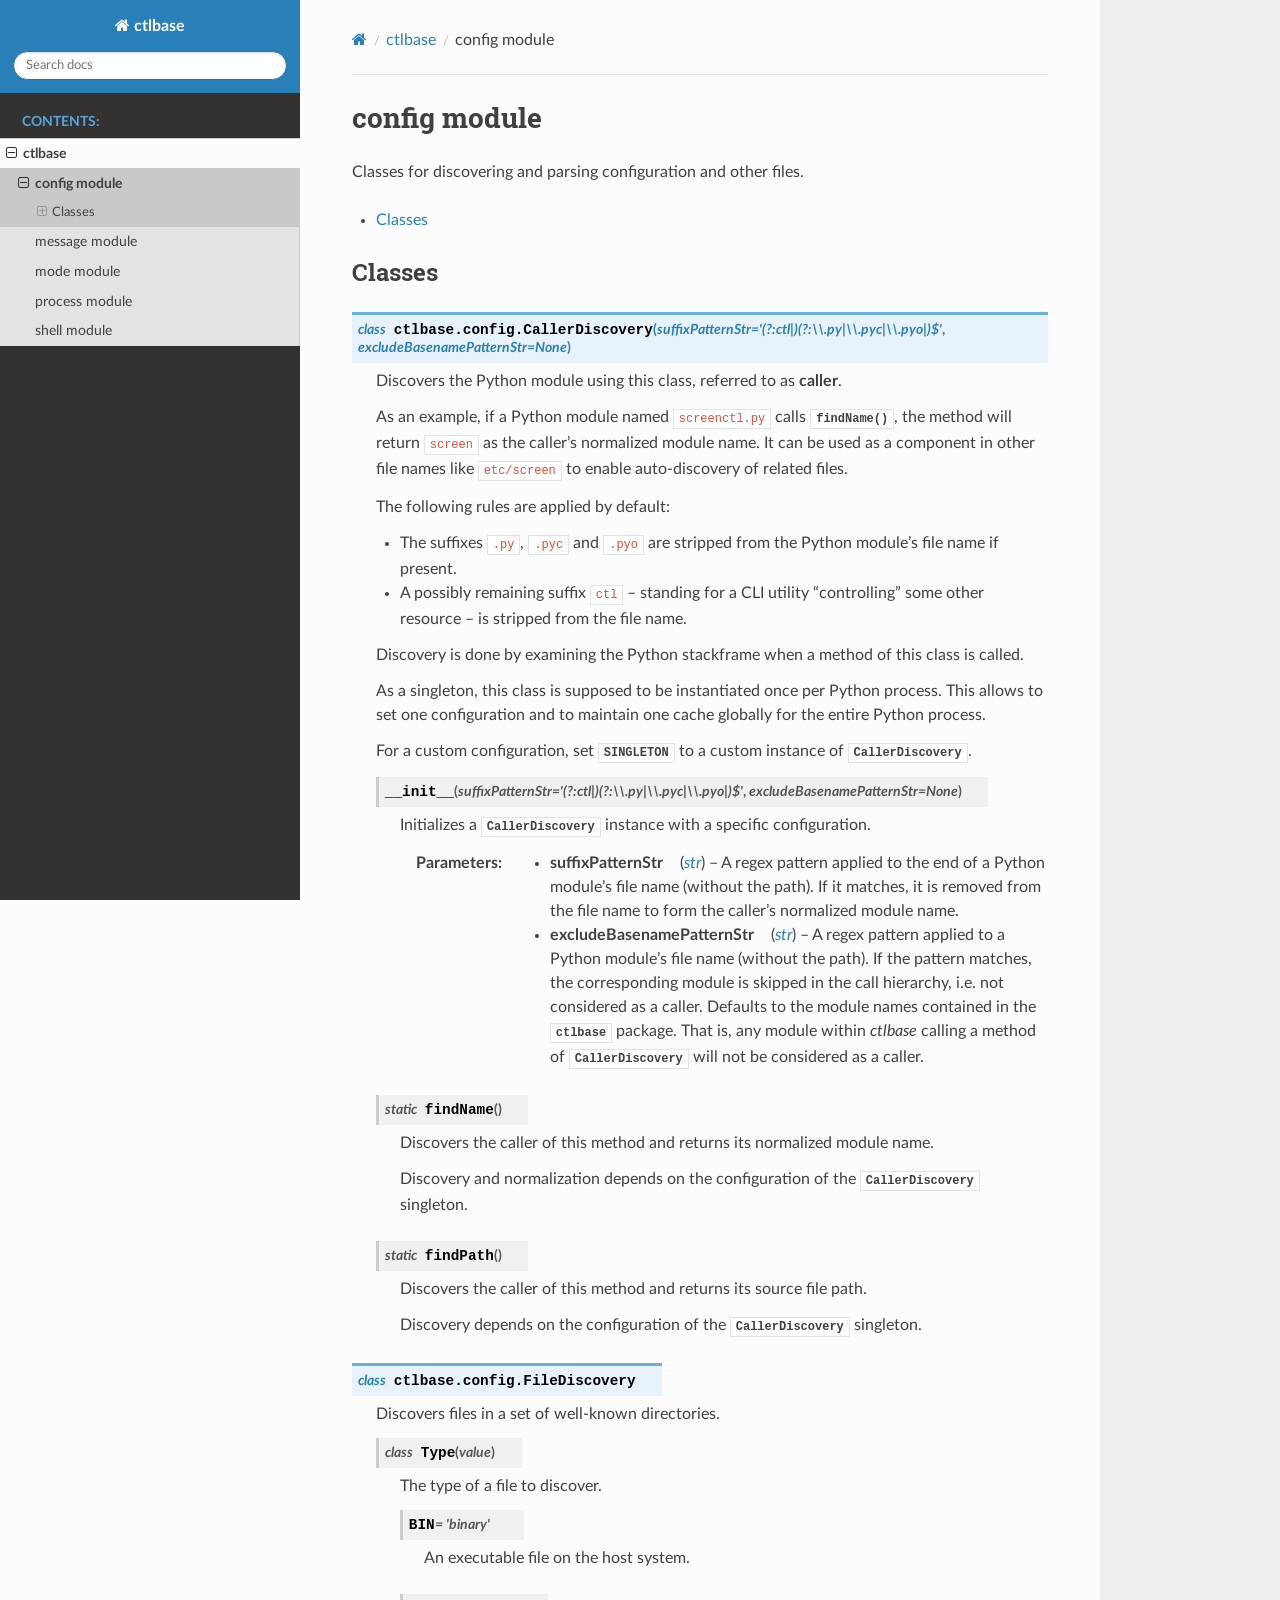
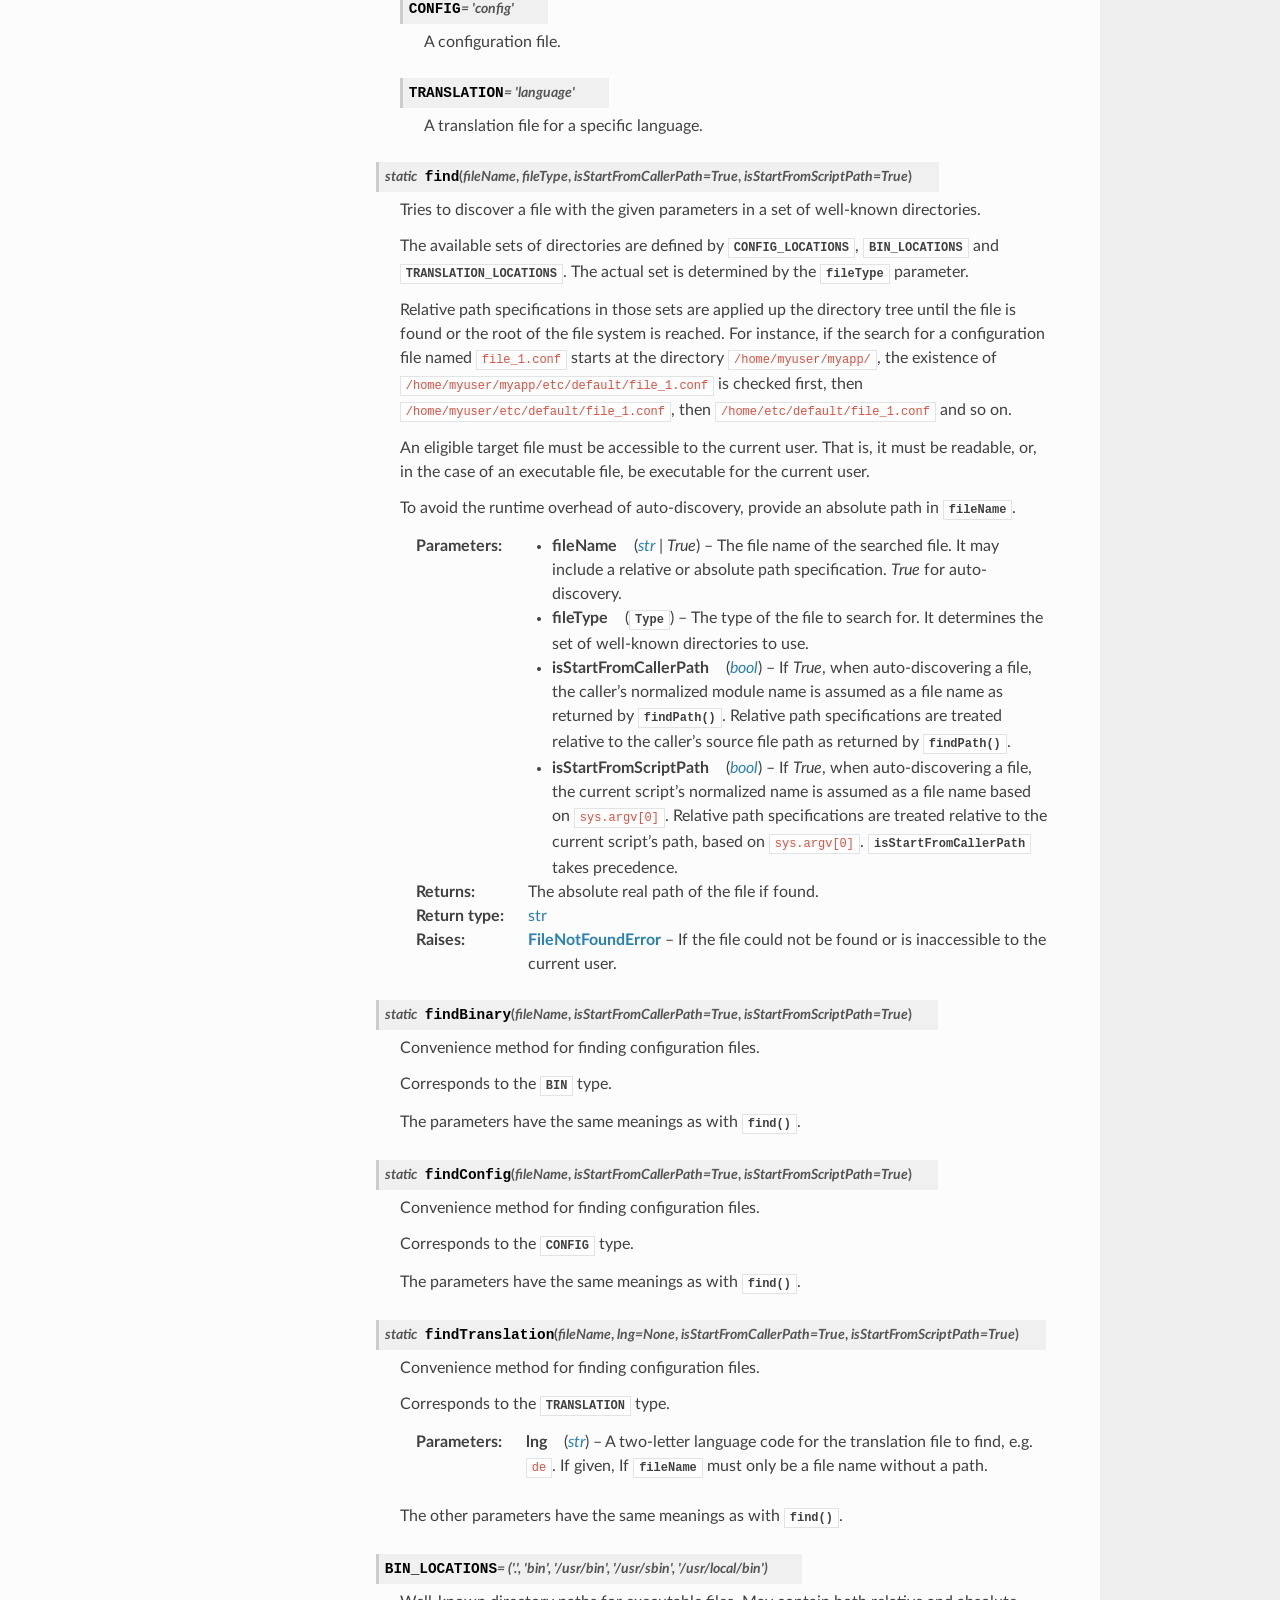
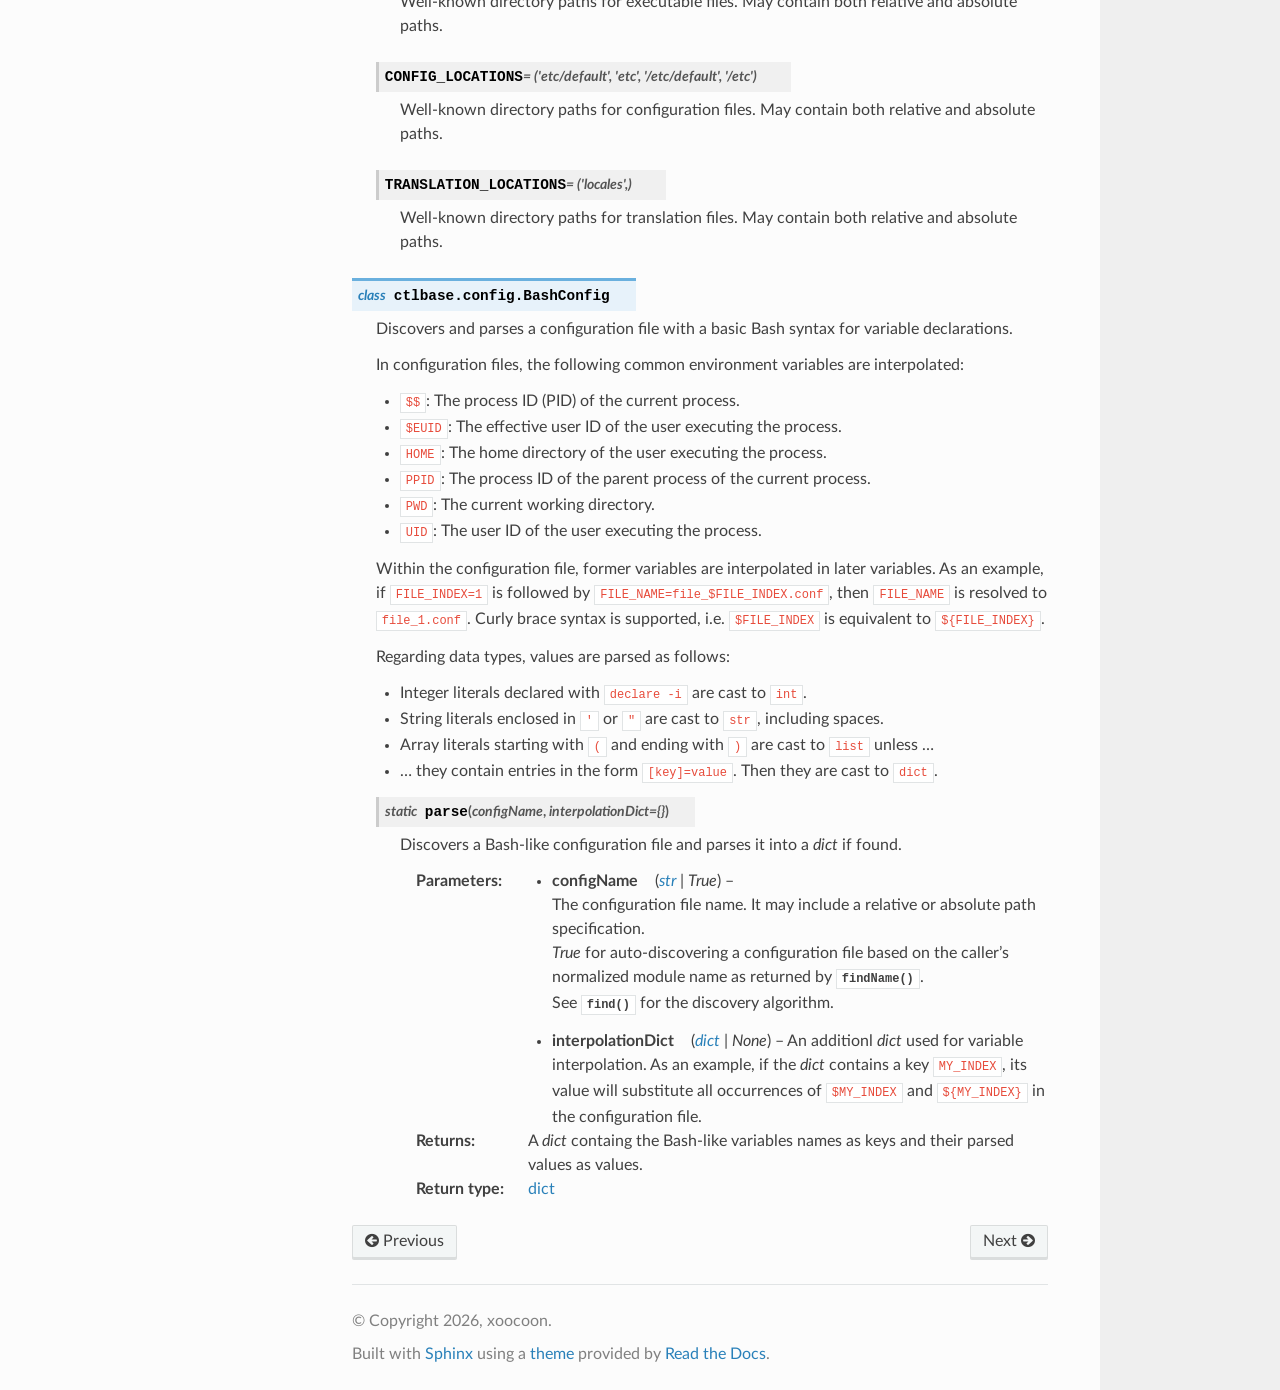
==== commit 374aec98: "Updated apidocs, especially process" ====
--- a/docs/html/config.html
+++ b/docs/html/config.html
@@ -57,6 +57,7 @@
 </li>
 <li class="toctree-l2"><a class="reference internal" href="message.html">message module</a></li>
 <li class="toctree-l2"><a class="reference internal" href="mode.html">mode module</a></li>
+<li class="toctree-l2"><a class="reference internal" href="process.html">process module</a></li>
 <li class="toctree-l2"><a class="reference internal" href="shell.html">shell module</a></li>
 </ul>
 </li>
@@ -100,11 +101,10 @@
 <dt class="sig sig-object py" id="ctlbase.config.CallerDiscovery">
 <em class="property"><span class="pre">class</span><span class="w"> </span></em><span class="sig-prename descclassname"><span class="pre">ctlbase.config.</span></span><span class="sig-name descname"><span class="pre">CallerDiscovery</span></span><span class="sig-paren">(</span><em class="sig-param"><span class="n"><span class="pre">suffixPatternStr</span></span><span class="o"><span class="pre">=</span></span><span class="default_value"><span class="pre">'(?:ctl|)(?:\\.py|\\.pyc|\\.pyo|)$'</span></span></em>, <em class="sig-param"><span class="n"><span class="pre">excludeBasenamePatternStr</span></span><span class="o"><span class="pre">=</span></span><span class="default_value"><span class="pre">None</span></span></em><span class="sig-paren">)</span><a class="headerlink" href="#ctlbase.config.CallerDiscovery" title="Link to this definition"></a></dt>
 <dd><p>Discovers the Python module using this class, referred to as <strong>caller</strong>.</p>
-<p>As an example, if a Python module is made up of file <code class="docutils literal notranslate"><span class="pre">screenctl.py</span></code> 
-and calls <a class="reference internal" href="#ctlbase.config.CallerDiscovery.findName" title="ctlbase.config.CallerDiscovery.findName"><code class="xref py py-meth docutils literal notranslate"><span class="pre">findName()</span></code></a>, the method will return
-<code class="docutils literal notranslate"><span class="pre">screen</span></code> as the caller’s normalized module name. It can be used as a
-component in other file names like <code class="docutils literal notranslate"><span class="pre">etc/screen</span></code> to enable auto-discovery
-of related files.</p>
+<p>As an example, if a Python module named <code class="docutils literal notranslate"><span class="pre">screenctl.py</span></code> calls 
+<a class="reference internal" href="#ctlbase.config.CallerDiscovery.findName" title="ctlbase.config.CallerDiscovery.findName"><code class="xref py py-meth docutils literal notranslate"><span class="pre">findName()</span></code></a>, the method will return <code class="docutils literal notranslate"><span class="pre">screen</span></code> as the
+caller’s normalized module name. It can be used as a component in other file
+names like <code class="docutils literal notranslate"><span class="pre">etc/screen</span></code> to enable auto-discovery of related files.</p>
 <p>The following rules are applied by default:</p>
 <ul class="simple">
 <li><p>The suffixes <code class="docutils literal notranslate"><span class="pre">.py</span></code>, <code class="docutils literal notranslate"><span class="pre">.pyc</span></code> and <code class="docutils literal notranslate"><span class="pre">.pyo</span></code> are stripped from the Python 
@@ -117,9 +117,8 @@
 <p>As a singleton, this class is supposed to be instantiated once per Python
 process. This allows to set one configuration and to maintain one cache
 globally for the entire Python process.</p>
-<p>If you do not want to use the default configuration for discovery, set
-<code class="xref py py-data docutils literal notranslate"><span class="pre">SINGLETON</span></code> to an instance of 
-<a class="reference internal" href="#ctlbase.config.CallerDiscovery" title="ctlbase.config.CallerDiscovery"><code class="xref py py-class docutils literal notranslate"><span class="pre">CallerDiscovery</span></code></a> that has the desired configuration.</p>
+<p>For a custom configuration, set <code class="xref py py-data docutils literal notranslate"><span class="pre">SINGLETON</span></code> to a
+custom instance of <a class="reference internal" href="#ctlbase.config.CallerDiscovery" title="ctlbase.config.CallerDiscovery"><code class="xref py py-class docutils literal notranslate"><span class="pre">CallerDiscovery</span></code></a>.</p>
 <dl class="py method">
 <dt class="sig sig-object py" id="ctlbase.config.CallerDiscovery.__init__">
 <span class="sig-name descname"><span class="pre">__init__</span></span><span class="sig-paren">(</span><em class="sig-param"><span class="n"><span class="pre">suffixPatternStr</span></span><span class="o"><span class="pre">=</span></span><span class="default_value"><span class="pre">'(?:ctl|)(?:\\.py|\\.pyc|\\.pyo|)$'</span></span></em>, <em class="sig-param"><span class="n"><span class="pre">excludeBasenamePatternStr</span></span><span class="o"><span class="pre">=</span></span><span class="default_value"><span class="pre">None</span></span></em><span class="sig-paren">)</span><a class="headerlink" href="#ctlbase.config.CallerDiscovery.__init__" title="Link to this definition"></a></dt>
@@ -167,27 +166,6 @@
 <dt class="sig sig-object py" id="ctlbase.config.FileDiscovery">
 <em class="property"><span class="pre">class</span><span class="w"> </span></em><span class="sig-prename descclassname"><span class="pre">ctlbase.config.</span></span><span class="sig-name descname"><span class="pre">FileDiscovery</span></span><a class="headerlink" href="#ctlbase.config.FileDiscovery" title="Link to this definition"></a></dt>
 <dd><p>Discovers files in a set of well-known directories.</p>
-<dl class="py attribute">
-<dt class="sig sig-object py" id="ctlbase.config.FileDiscovery.BIN_LOCATIONS">
-<span class="sig-name descname"><span class="pre">BIN_LOCATIONS</span></span><em class="property"><span class="w"> </span><span class="p"><span class="pre">=</span></span><span class="w"> </span><span class="pre">('.',</span> <span class="pre">'bin',</span> <span class="pre">'/usr/bin',</span> <span class="pre">'/usr/sbin',</span> <span class="pre">'/usr/local/bin')</span></em><a class="headerlink" href="#ctlbase.config.FileDiscovery.BIN_LOCATIONS" title="Link to this definition"></a></dt>
-<dd><p>Well-known directory paths for executable files. May contain both
-relative and absolute paths.</p>
-</dd></dl>
-
-<dl class="py attribute">
-<dt class="sig sig-object py" id="ctlbase.config.FileDiscovery.CONFIG_LOCATIONS">
-<span class="sig-name descname"><span class="pre">CONFIG_LOCATIONS</span></span><em class="property"><span class="w"> </span><span class="p"><span class="pre">=</span></span><span class="w"> </span><span class="pre">('etc/default',</span> <span class="pre">'etc',</span> <span class="pre">'/etc/default',</span> <span class="pre">'/etc')</span></em><a class="headerlink" href="#ctlbase.config.FileDiscovery.CONFIG_LOCATIONS" title="Link to this definition"></a></dt>
-<dd><p>Well-known directory paths for configuration files. May contain both
-relative and absolute paths.</p>
-</dd></dl>
-
-<dl class="py attribute">
-<dt class="sig sig-object py" id="ctlbase.config.FileDiscovery.TRANSLATION_LOCATIONS">
-<span class="sig-name descname"><span class="pre">TRANSLATION_LOCATIONS</span></span><em class="property"><span class="w"> </span><span class="p"><span class="pre">=</span></span><span class="w"> </span><span class="pre">('locales',)</span></em><a class="headerlink" href="#ctlbase.config.FileDiscovery.TRANSLATION_LOCATIONS" title="Link to this definition"></a></dt>
-<dd><p>Well-known directory paths for translation files. May contain both
-relative and absolute paths.</p>
-</dd></dl>
-
 <dl class="py class">
 <dt class="sig sig-object py" id="ctlbase.config.FileDiscovery.Type">
 <em class="property"><span class="pre">class</span><span class="w"> </span></em><span class="sig-name descname"><span class="pre">Type</span></span><span class="sig-paren">(</span><em class="sig-param"><span class="n"><span class="pre">value</span></span></em><span class="sig-paren">)</span><a class="headerlink" href="#ctlbase.config.FileDiscovery.Type" title="Link to this definition"></a></dt>
@@ -231,14 +209,13 @@
 <p>An eligible target file must be accessible to the current user. That is, 
 it must be readable, or, in the case of an executable file, be executable
 for the current user.</p>
-<p>If you want to avoid the runtime overhead of auto-discovery, provide an
-absolute path in <a class="reference internal" href="#ctlbase.config.FileDiscovery.find.params.fileName" title="ctlbase.config.FileDiscovery.find"><code class="xref py py-paramref docutils literal notranslate"><span class="pre">fileName</span></code></a>.</p>
+<p>To avoid the runtime overhead of auto-discovery, provide an absolute
+path in <a class="reference internal" href="#ctlbase.config.FileDiscovery.find.params.fileName" title="ctlbase.config.FileDiscovery.find"><code class="xref py py-paramref docutils literal notranslate"><span class="pre">fileName</span></code></a>.</p>
 <dl class="field-list simple">
 <dt class="field-odd">Parameters<span class="colon">:</span></dt>
 <dd class="field-odd"><ul class="simple">
 <li><p><span class="target" id="ctlbase.config.FileDiscovery.find.params.fileName"></span><strong>fileName</strong><a class="paramlink headerlink reference internal" href="#ctlbase.config.FileDiscovery.find.params.fileName">¶</a> (<a class="reference external" href="https://docs.python.org/3/library/stdtypes.html#str" title="(in Python v3.14)"><em>str</em></a><em> | </em><em>True</em>) – The file name of the searched file. It may include a 
-relative or absolute path specification. <cite>True</cite> for auto-discovering
-a file.</p></li>
+relative or absolute path specification. <cite>True</cite> for auto-discovery.</p></li>
 <li><p><span class="target" id="ctlbase.config.FileDiscovery.find.params.fileType"></span><strong>fileType</strong><a class="paramlink headerlink reference internal" href="#ctlbase.config.FileDiscovery.find.params.fileType">¶</a> (<a class="reference internal" href="#ctlbase.config.FileDiscovery.Type" title="ctlbase.config.FileDiscovery.Type"><code class="xref py py-class docutils literal notranslate"><span class="pre">Type</span></code></a>) – The type of the file to search for. It determines the
 set of well-known directories to use.</p></li>
 <li><p><span class="target" id="ctlbase.config.FileDiscovery.find.params.isStartFromCallerPath"></span><strong>isStartFromCallerPath</strong><a class="paramlink headerlink reference internal" href="#ctlbase.config.FileDiscovery.find.params.isStartFromCallerPath">¶</a> (<a class="reference external" href="https://docs.python.org/3/library/functions.html#bool" title="(in Python v3.14)"><em>bool</em></a>) – If <cite>True</cite>, when auto-discovering a file,
@@ -298,6 +275,27 @@
 </dd>
 </dl>
 <p>The other parameters have the same meanings as with <a class="reference internal" href="#ctlbase.config.FileDiscovery.find" title="ctlbase.config.FileDiscovery.find"><code class="xref py py-meth docutils literal notranslate"><span class="pre">find()</span></code></a>.</p>
+</dd></dl>
+
+<dl class="py attribute">
+<dt class="sig sig-object py" id="ctlbase.config.FileDiscovery.BIN_LOCATIONS">
+<span class="sig-name descname"><span class="pre">BIN_LOCATIONS</span></span><em class="property"><span class="w"> </span><span class="p"><span class="pre">=</span></span><span class="w"> </span><span class="pre">('.',</span> <span class="pre">'bin',</span> <span class="pre">'/usr/bin',</span> <span class="pre">'/usr/sbin',</span> <span class="pre">'/usr/local/bin')</span></em><a class="headerlink" href="#ctlbase.config.FileDiscovery.BIN_LOCATIONS" title="Link to this definition"></a></dt>
+<dd><p>Well-known directory paths for executable files. May contain both
+relative and absolute paths.</p>
+</dd></dl>
+
+<dl class="py attribute">
+<dt class="sig sig-object py" id="ctlbase.config.FileDiscovery.CONFIG_LOCATIONS">
+<span class="sig-name descname"><span class="pre">CONFIG_LOCATIONS</span></span><em class="property"><span class="w"> </span><span class="p"><span class="pre">=</span></span><span class="w"> </span><span class="pre">('etc/default',</span> <span class="pre">'etc',</span> <span class="pre">'/etc/default',</span> <span class="pre">'/etc')</span></em><a class="headerlink" href="#ctlbase.config.FileDiscovery.CONFIG_LOCATIONS" title="Link to this definition"></a></dt>
+<dd><p>Well-known directory paths for configuration files. May contain both
+relative and absolute paths.</p>
+</dd></dl>
+
+<dl class="py attribute">
+<dt class="sig sig-object py" id="ctlbase.config.FileDiscovery.TRANSLATION_LOCATIONS">
+<span class="sig-name descname"><span class="pre">TRANSLATION_LOCATIONS</span></span><em class="property"><span class="w"> </span><span class="p"><span class="pre">=</span></span><span class="w"> </span><span class="pre">('locales',)</span></em><a class="headerlink" href="#ctlbase.config.FileDiscovery.TRANSLATION_LOCATIONS" title="Link to this definition"></a></dt>
+<dd><p>Well-known directory paths for translation files. May contain both
+relative and absolute paths.</p>
 </dd></dl>
 
 </dd></dl>
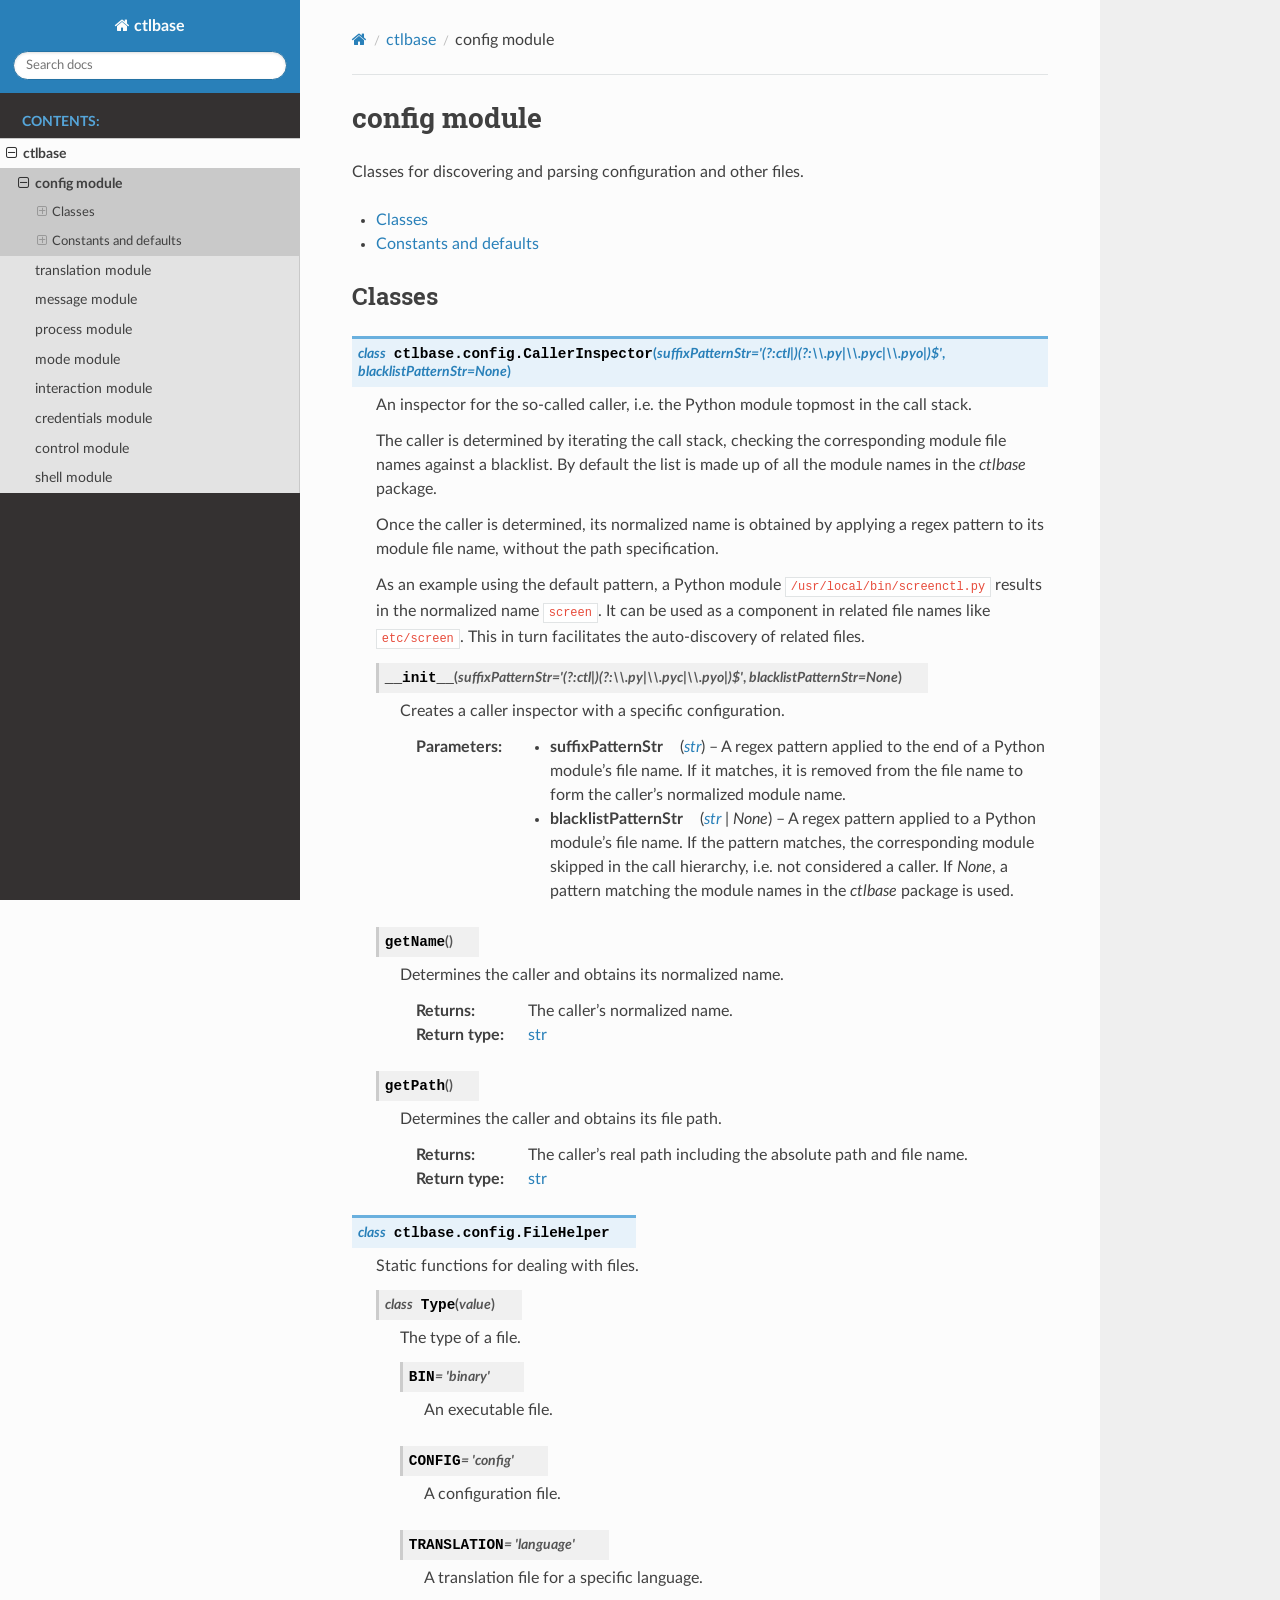
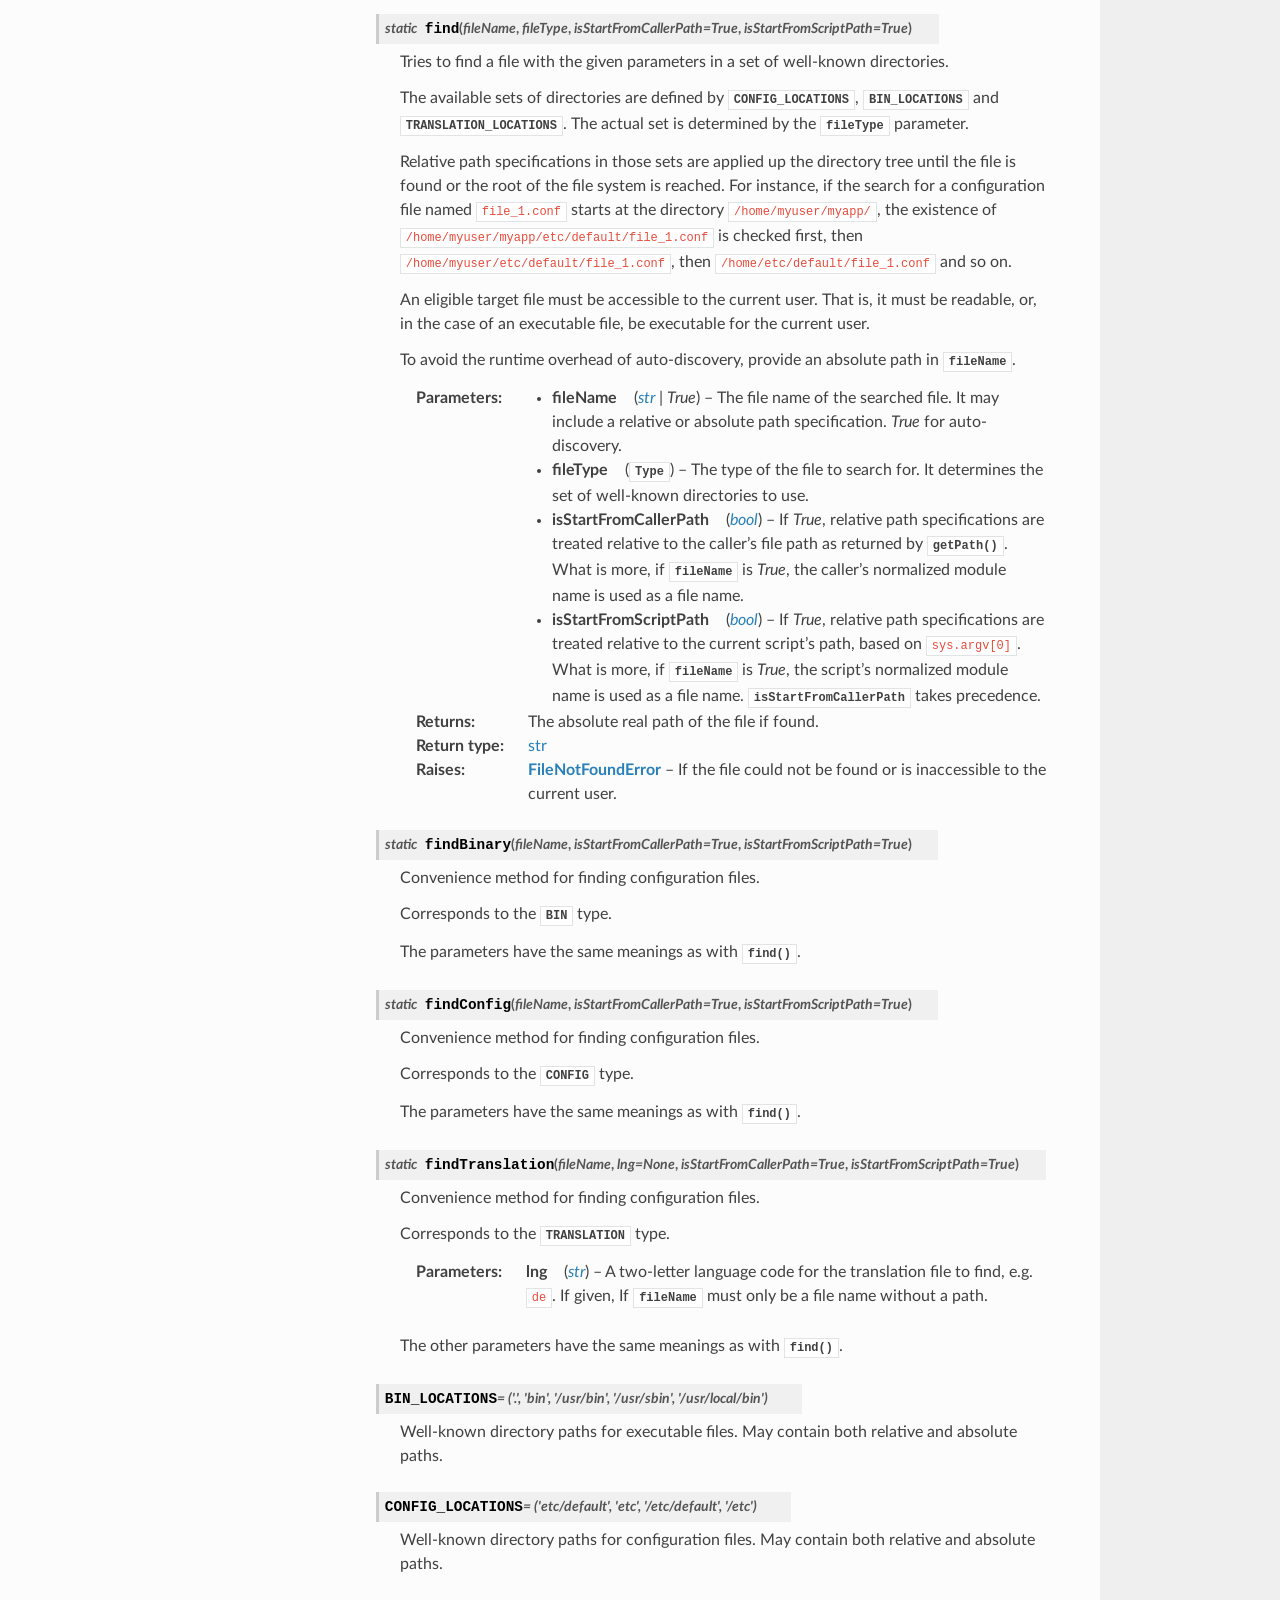
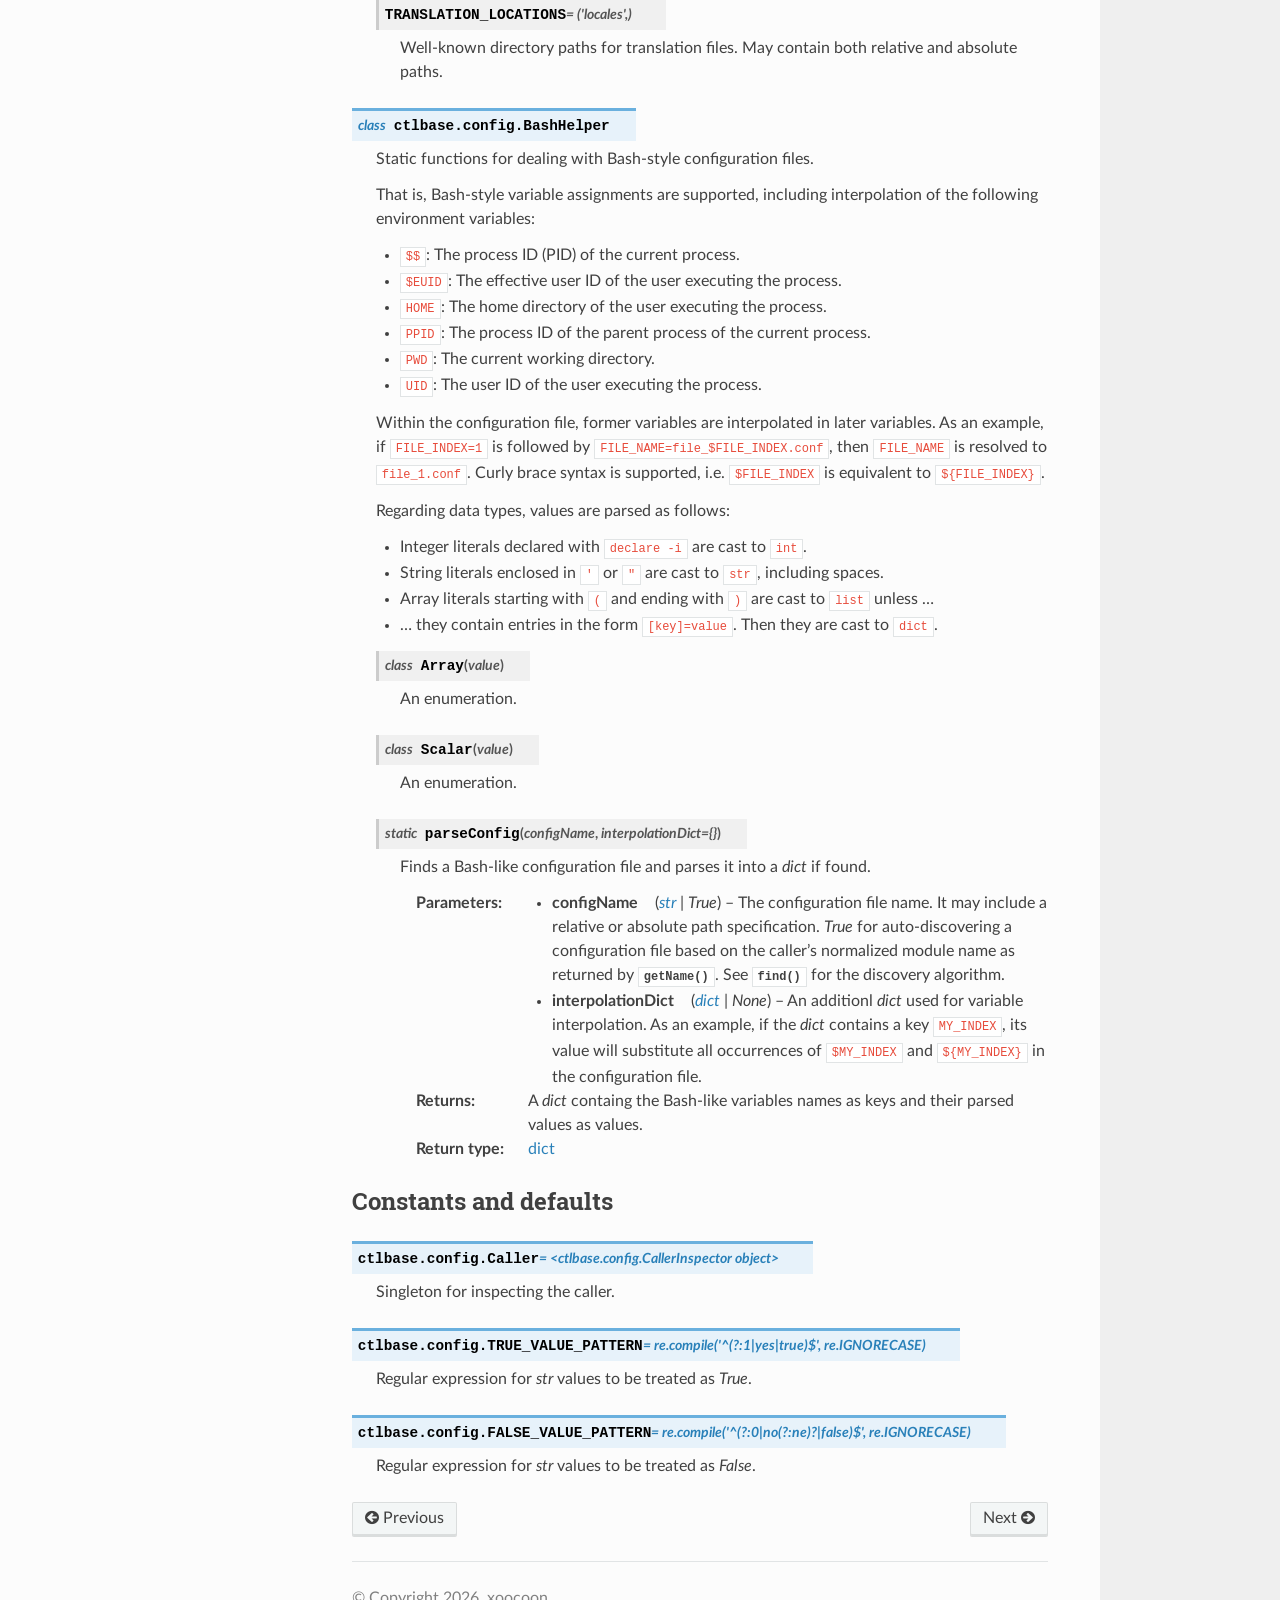
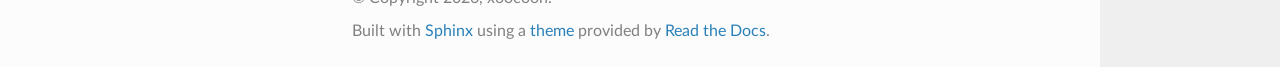
==== commit 9062e441: "Released 1.0a2" ====
--- a/docs/html/config.html
+++ b/docs/html/config.html
@@ -6,7 +6,7 @@
   <meta charset="utf-8" /><meta name="viewport" content="width=device-width, initial-scale=1" />
 
   <meta name="viewport" content="width=device-width, initial-scale=1.0" />
-  <title>config module &mdash; ctlbase 1.0a1 documentation</title>
+  <title>config module &mdash; ctlbase 1.0a2 documentation</title>
       <link rel="stylesheet" type="text/css" href="_static/pygments.css?v=b86133f3" />
       <link rel="stylesheet" type="text/css" href="_static/css/theme.css?v=9edc463e" />
       <link rel="stylesheet" type="text/css" href="_static/sphinx_paramlinks.css?v=dd72e65a" />
@@ -15,12 +15,12 @@
       <script src="_static/jquery.js?v=5d32c60e"></script>
       <script src="_static/_sphinx_javascript_frameworks_compat.js?v=2cd50e6c"></script>
       <script src="_static/documentation_options.js?v=6ac1bee6"></script>
-      <script src="_static/doctools.js?v=9a2dae69"></script>
+      <script src="_static/doctools.js?v=4ed4bc18"></script>
       <script src="_static/sphinx_highlight.js?v=dc90522c"></script>
     <script src="_static/js/theme.js"></script>
     <link rel="index" title="Index" href="genindex.html" />
     <link rel="search" title="Search" href="search.html" />
-    <link rel="next" title="message module" href="message.html" />
+    <link rel="next" title="translation module" href="translation.html" />
     <link rel="prev" title="ctlbase" href="modules.html" /> 
 </head>
 
@@ -48,16 +48,26 @@
 <li class="toctree-l1 current"><a class="reference internal" href="modules.html">ctlbase</a><ul class="current">
 <li class="toctree-l2 current"><a class="current reference internal" href="#">config module</a><ul>
 <li class="toctree-l3"><a class="reference internal" href="#classes">Classes</a><ul>
-<li class="toctree-l4"><a class="reference internal" href="#ctlbase.config.CallerDiscovery"><code class="docutils literal notranslate"><span class="pre">CallerDiscovery</span></code></a></li>
-<li class="toctree-l4"><a class="reference internal" href="#ctlbase.config.FileDiscovery"><code class="docutils literal notranslate"><span class="pre">FileDiscovery</span></code></a></li>
-<li class="toctree-l4"><a class="reference internal" href="#ctlbase.config.BashConfig"><code class="docutils literal notranslate"><span class="pre">BashConfig</span></code></a></li>
+<li class="toctree-l4"><a class="reference internal" href="#ctlbase.config.CallerInspector"><code class="docutils literal notranslate"><span class="pre">CallerInspector</span></code></a></li>
+<li class="toctree-l4"><a class="reference internal" href="#ctlbase.config.FileHelper"><code class="docutils literal notranslate"><span class="pre">FileHelper</span></code></a></li>
+<li class="toctree-l4"><a class="reference internal" href="#ctlbase.config.BashHelper"><code class="docutils literal notranslate"><span class="pre">BashHelper</span></code></a></li>
 </ul>
 </li>
+<li class="toctree-l3"><a class="reference internal" href="#constants-and-defaults">Constants and defaults</a><ul>
+<li class="toctree-l4"><a class="reference internal" href="#ctlbase.config.Caller"><code class="docutils literal notranslate"><span class="pre">Caller</span></code></a></li>
+<li class="toctree-l4"><a class="reference internal" href="#ctlbase.config.TRUE_VALUE_PATTERN"><code class="docutils literal notranslate"><span class="pre">TRUE_VALUE_PATTERN</span></code></a></li>
+<li class="toctree-l4"><a class="reference internal" href="#ctlbase.config.FALSE_VALUE_PATTERN"><code class="docutils literal notranslate"><span class="pre">FALSE_VALUE_PATTERN</span></code></a></li>
 </ul>
 </li>
+</ul>
+</li>
+<li class="toctree-l2"><a class="reference internal" href="translation.html">translation module</a></li>
 <li class="toctree-l2"><a class="reference internal" href="message.html">message module</a></li>
+<li class="toctree-l2"><a class="reference internal" href="process.html">process module</a></li>
 <li class="toctree-l2"><a class="reference internal" href="mode.html">mode module</a></li>
-<li class="toctree-l2"><a class="reference internal" href="process.html">process module</a></li>
+<li class="toctree-l2"><a class="reference internal" href="interaction.html">interaction module</a></li>
+<li class="toctree-l2"><a class="reference internal" href="credentials.html">credentials module</a></li>
+<li class="toctree-l2"><a class="reference internal" href="control.html">control module</a></li>
 <li class="toctree-l2"><a class="reference internal" href="shell.html">shell module</a></li>
 </ul>
 </li>
@@ -93,112 +103,113 @@
 <nav class="contents local" id="contents">
 <ul class="simple">
 <li><p><a class="reference internal" href="#classes" id="id1">Classes</a></p></li>
+<li><p><a class="reference internal" href="#constants-and-defaults" id="id2">Constants and defaults</a></p></li>
 </ul>
 </nav>
 <section id="classes">
 <h2><a class="toc-backref" href="#id1" role="doc-backlink">Classes</a><a class="headerlink" href="#classes" title="Link to this heading"></a></h2>
 <dl class="py class">
-<dt class="sig sig-object py" id="ctlbase.config.CallerDiscovery">
-<em class="property"><span class="pre">class</span><span class="w"> </span></em><span class="sig-prename descclassname"><span class="pre">ctlbase.config.</span></span><span class="sig-name descname"><span class="pre">CallerDiscovery</span></span><span class="sig-paren">(</span><em class="sig-param"><span class="n"><span class="pre">suffixPatternStr</span></span><span class="o"><span class="pre">=</span></span><span class="default_value"><span class="pre">'(?:ctl|)(?:\\.py|\\.pyc|\\.pyo|)$'</span></span></em>, <em class="sig-param"><span class="n"><span class="pre">excludeBasenamePatternStr</span></span><span class="o"><span class="pre">=</span></span><span class="default_value"><span class="pre">None</span></span></em><span class="sig-paren">)</span><a class="headerlink" href="#ctlbase.config.CallerDiscovery" title="Link to this definition"></a></dt>
-<dd><p>Discovers the Python module using this class, referred to as <strong>caller</strong>.</p>
-<p>As an example, if a Python module named <code class="docutils literal notranslate"><span class="pre">screenctl.py</span></code> calls 
-<a class="reference internal" href="#ctlbase.config.CallerDiscovery.findName" title="ctlbase.config.CallerDiscovery.findName"><code class="xref py py-meth docutils literal notranslate"><span class="pre">findName()</span></code></a>, the method will return <code class="docutils literal notranslate"><span class="pre">screen</span></code> as the
-caller’s normalized module name. It can be used as a component in other file
-names like <code class="docutils literal notranslate"><span class="pre">etc/screen</span></code> to enable auto-discovery of related files.</p>
-<p>The following rules are applied by default:</p>
-<ul class="simple">
-<li><p>The suffixes <code class="docutils literal notranslate"><span class="pre">.py</span></code>, <code class="docutils literal notranslate"><span class="pre">.pyc</span></code> and <code class="docutils literal notranslate"><span class="pre">.pyo</span></code> are stripped from the Python 
-module’s file name if present.</p></li>
-<li><p>A possibly remaining suffix <code class="docutils literal notranslate"><span class="pre">ctl</span></code> – standing for a CLI utility 
-“controlling” some other resource – is stripped from the file name.</p></li>
-</ul>
-<p>Discovery is done by examining the Python stackframe when a method of this
-class is called.</p>
-<p>As a singleton, this class is supposed to be instantiated once per Python
-process. This allows to set one configuration and to maintain one cache
-globally for the entire Python process.</p>
-<p>For a custom configuration, set <code class="xref py py-data docutils literal notranslate"><span class="pre">SINGLETON</span></code> to a
-custom instance of <a class="reference internal" href="#ctlbase.config.CallerDiscovery" title="ctlbase.config.CallerDiscovery"><code class="xref py py-class docutils literal notranslate"><span class="pre">CallerDiscovery</span></code></a>.</p>
-<dl class="py method">
-<dt class="sig sig-object py" id="ctlbase.config.CallerDiscovery.__init__">
-<span class="sig-name descname"><span class="pre">__init__</span></span><span class="sig-paren">(</span><em class="sig-param"><span class="n"><span class="pre">suffixPatternStr</span></span><span class="o"><span class="pre">=</span></span><span class="default_value"><span class="pre">'(?:ctl|)(?:\\.py|\\.pyc|\\.pyo|)$'</span></span></em>, <em class="sig-param"><span class="n"><span class="pre">excludeBasenamePatternStr</span></span><span class="o"><span class="pre">=</span></span><span class="default_value"><span class="pre">None</span></span></em><span class="sig-paren">)</span><a class="headerlink" href="#ctlbase.config.CallerDiscovery.__init__" title="Link to this definition"></a></dt>
-<dd><p>Initializes a <a class="reference internal" href="#ctlbase.config.CallerDiscovery" title="ctlbase.config.CallerDiscovery"><code class="xref py py-class docutils literal notranslate"><span class="pre">CallerDiscovery</span></code></a> instance with a specific 
-configuration.</p>
+<dt class="sig sig-object py" id="ctlbase.config.CallerInspector">
+<em class="property"><span class="pre">class</span><span class="w"> </span></em><span class="sig-prename descclassname"><span class="pre">ctlbase.config.</span></span><span class="sig-name descname"><span class="pre">CallerInspector</span></span><span class="sig-paren">(</span><em class="sig-param"><span class="n"><span class="pre">suffixPatternStr</span></span><span class="o"><span class="pre">=</span></span><span class="default_value"><span class="pre">'(?:ctl|)(?:\\.py|\\.pyc|\\.pyo|)$'</span></span></em>, <em class="sig-param"><span class="n"><span class="pre">blacklistPatternStr</span></span><span class="o"><span class="pre">=</span></span><span class="default_value"><span class="pre">None</span></span></em><span class="sig-paren">)</span><a class="headerlink" href="#ctlbase.config.CallerInspector" title="Link to this definition"></a></dt>
+<dd><p>An inspector for the so-called caller,  i.e. the Python module topmost in
+the call stack.</p>
+<p>The caller is determined by iterating the call stack, checking the 
+corresponding module file names against a blacklist. By default the list is
+made up of all the module names in the <cite>ctlbase</cite> package.</p>
+<p>Once the caller is determined, its normalized name is obtained by applying a
+regex pattern to its module file name, without the path specification.</p>
+<p>As an example using the default pattern, a Python module
+<code class="docutils literal notranslate"><span class="pre">/usr/local/bin/screenctl.py</span></code> results in the normalized name <code class="docutils literal notranslate"><span class="pre">screen</span></code>. 
+It can be used as a component in related file names like <code class="docutils literal notranslate"><span class="pre">etc/screen</span></code>.
+This in turn facilitates the auto-discovery of related files.</p>
+<dl class="py method">
+<dt class="sig sig-object py" id="ctlbase.config.CallerInspector.__init__">
+<span class="sig-name descname"><span class="pre">__init__</span></span><span class="sig-paren">(</span><em class="sig-param"><span class="n"><span class="pre">suffixPatternStr</span></span><span class="o"><span class="pre">=</span></span><span class="default_value"><span class="pre">'(?:ctl|)(?:\\.py|\\.pyc|\\.pyo|)$'</span></span></em>, <em class="sig-param"><span class="n"><span class="pre">blacklistPatternStr</span></span><span class="o"><span class="pre">=</span></span><span class="default_value"><span class="pre">None</span></span></em><span class="sig-paren">)</span><a class="headerlink" href="#ctlbase.config.CallerInspector.__init__" title="Link to this definition"></a></dt>
+<dd><p>Creates a caller inspector with a specific configuration.</p>
 <dl class="field-list simple">
 <dt class="field-odd">Parameters<span class="colon">:</span></dt>
 <dd class="field-odd"><ul class="simple">
-<li><p><span class="target" id="ctlbase.config.CallerDiscovery.params.suffixPatternStr"></span><strong>suffixPatternStr</strong><a class="paramlink headerlink reference internal" href="#ctlbase.config.CallerDiscovery.params.suffixPatternStr">¶</a> (<a class="reference external" href="https://docs.python.org/3/library/stdtypes.html#str" title="(in Python v3.14)"><em>str</em></a>) – A regex pattern applied to the end of a
-Python module’s file name (without the path). If it matches, it is 
-removed from the file name to form the caller’s normalized module
-name.</p></li>
-<li><p><span class="target" id="ctlbase.config.CallerDiscovery.params.excludeBasenamePatternStr"></span><strong>excludeBasenamePatternStr</strong><a class="paramlink headerlink reference internal" href="#ctlbase.config.CallerDiscovery.params.excludeBasenamePatternStr">¶</a> (<a class="reference external" href="https://docs.python.org/3/library/stdtypes.html#str" title="(in Python v3.14)"><em>str</em></a>) – A regex pattern applied to a Python
-module’s file name (without the path). If the pattern matches, the
-corresponding module is skipped in the call hierarchy, i.e. not
-considered as a caller.
-Defaults to the module names contained in the <code class="xref py py-mod docutils literal notranslate"><span class="pre">ctlbase</span></code> 
-package. That is, any module within <cite>ctlbase</cite> calling a method of
-<a class="reference internal" href="#ctlbase.config.CallerDiscovery" title="ctlbase.config.CallerDiscovery"><code class="xref py py-class docutils literal notranslate"><span class="pre">CallerDiscovery</span></code></a> will not be considered as a caller.</p></li>
-</ul>
-</dd>
-</dl>
-</dd></dl>
-
-<dl class="py method">
-<dt class="sig sig-object py" id="ctlbase.config.CallerDiscovery.findName">
-<em class="property"><span class="pre">static</span><span class="w"> </span></em><span class="sig-name descname"><span class="pre">findName</span></span><span class="sig-paren">(</span><span class="sig-paren">)</span><a class="headerlink" href="#ctlbase.config.CallerDiscovery.findName" title="Link to this definition"></a></dt>
-<dd><p>Discovers the caller of this method and returns its normalized 
-module name.</p>
-<p>Discovery and normalization depends on the configuration of the 
-<a class="reference internal" href="#ctlbase.config.CallerDiscovery" title="ctlbase.config.CallerDiscovery"><code class="xref py py-class docutils literal notranslate"><span class="pre">CallerDiscovery</span></code></a> singleton.</p>
-</dd></dl>
-
-<dl class="py method">
-<dt class="sig sig-object py" id="ctlbase.config.CallerDiscovery.findPath">
-<em class="property"><span class="pre">static</span><span class="w"> </span></em><span class="sig-name descname"><span class="pre">findPath</span></span><span class="sig-paren">(</span><span class="sig-paren">)</span><a class="headerlink" href="#ctlbase.config.CallerDiscovery.findPath" title="Link to this definition"></a></dt>
-<dd><p>Discovers the caller of this method and returns its source file path.</p>
-<p>Discovery depends on the configuration of the 
-<a class="reference internal" href="#ctlbase.config.CallerDiscovery" title="ctlbase.config.CallerDiscovery"><code class="xref py py-class docutils literal notranslate"><span class="pre">CallerDiscovery</span></code></a> singleton.</p>
-</dd></dl>
-
-</dd></dl>
-
-<dl class="py class">
-<dt class="sig sig-object py" id="ctlbase.config.FileDiscovery">
-<em class="property"><span class="pre">class</span><span class="w"> </span></em><span class="sig-prename descclassname"><span class="pre">ctlbase.config.</span></span><span class="sig-name descname"><span class="pre">FileDiscovery</span></span><a class="headerlink" href="#ctlbase.config.FileDiscovery" title="Link to this definition"></a></dt>
-<dd><p>Discovers files in a set of well-known directories.</p>
-<dl class="py class">
-<dt class="sig sig-object py" id="ctlbase.config.FileDiscovery.Type">
-<em class="property"><span class="pre">class</span><span class="w"> </span></em><span class="sig-name descname"><span class="pre">Type</span></span><span class="sig-paren">(</span><em class="sig-param"><span class="n"><span class="pre">value</span></span></em><span class="sig-paren">)</span><a class="headerlink" href="#ctlbase.config.FileDiscovery.Type" title="Link to this definition"></a></dt>
-<dd><p>The type of a file to discover.</p>
-<dl class="py attribute">
-<dt class="sig sig-object py" id="ctlbase.config.FileDiscovery.Type.BIN">
-<span class="sig-name descname"><span class="pre">BIN</span></span><em class="property"><span class="w"> </span><span class="p"><span class="pre">=</span></span><span class="w"> </span><span class="pre">'binary'</span></em><a class="headerlink" href="#ctlbase.config.FileDiscovery.Type.BIN" title="Link to this definition"></a></dt>
-<dd><p>An executable file on the host system.</p>
-</dd></dl>
-
-<dl class="py attribute">
-<dt class="sig sig-object py" id="ctlbase.config.FileDiscovery.Type.CONFIG">
-<span class="sig-name descname"><span class="pre">CONFIG</span></span><em class="property"><span class="w"> </span><span class="p"><span class="pre">=</span></span><span class="w"> </span><span class="pre">'config'</span></em><a class="headerlink" href="#ctlbase.config.FileDiscovery.Type.CONFIG" title="Link to this definition"></a></dt>
+<li><p><span class="target" id="ctlbase.config.CallerInspector.params.suffixPatternStr"></span><strong>suffixPatternStr</strong><a class="paramlink headerlink reference internal" href="#ctlbase.config.CallerInspector.params.suffixPatternStr">¶</a> (<a class="reference external" href="https://docs.python.org/3/library/stdtypes.html#str" title="(in Python v3.14)"><em>str</em></a>) – A regex pattern applied to the end of a Python
+module’s file name. If it matches, it is removed from the file name
+to form the caller’s normalized module name.</p></li>
+<li><p><span class="target" id="ctlbase.config.CallerInspector.params.blacklistPatternStr"></span><strong>blacklistPatternStr</strong><a class="paramlink headerlink reference internal" href="#ctlbase.config.CallerInspector.params.blacklistPatternStr">¶</a> (<a class="reference external" href="https://docs.python.org/3/library/stdtypes.html#str" title="(in Python v3.14)"><em>str</em></a><em> | </em><em>None</em>) – A regex pattern applied to a Python module’s
+file name. If the pattern matches, the corresponding module
+skipped in the call hierarchy, i.e. not considered a caller. If
+<cite>None</cite>, a pattern matching the module names in the <cite>ctlbase</cite> package
+is used.</p></li>
+</ul>
+</dd>
+</dl>
+</dd></dl>
+
+<dl class="py method">
+<dt class="sig sig-object py" id="ctlbase.config.CallerInspector.getName">
+<span class="sig-name descname"><span class="pre">getName</span></span><span class="sig-paren">(</span><span class="sig-paren">)</span><a class="headerlink" href="#ctlbase.config.CallerInspector.getName" title="Link to this definition"></a></dt>
+<dd><p>Determines the caller and obtains its normalized name.</p>
+<dl class="field-list simple">
+<dt class="field-odd">Returns<span class="colon">:</span></dt>
+<dd class="field-odd"><p>The caller’s normalized name.</p>
+</dd>
+<dt class="field-even">Return type<span class="colon">:</span></dt>
+<dd class="field-even"><p><a class="reference external" href="https://docs.python.org/3/library/stdtypes.html#str" title="(in Python v3.14)">str</a></p>
+</dd>
+</dl>
+</dd></dl>
+
+<dl class="py method">
+<dt class="sig sig-object py" id="ctlbase.config.CallerInspector.getPath">
+<span class="sig-name descname"><span class="pre">getPath</span></span><span class="sig-paren">(</span><span class="sig-paren">)</span><a class="headerlink" href="#ctlbase.config.CallerInspector.getPath" title="Link to this definition"></a></dt>
+<dd><p>Determines the caller and obtains its file path.</p>
+<dl class="field-list simple">
+<dt class="field-odd">Returns<span class="colon">:</span></dt>
+<dd class="field-odd"><p>The caller’s real path including the absolute path and file
+name.</p>
+</dd>
+<dt class="field-even">Return type<span class="colon">:</span></dt>
+<dd class="field-even"><p><a class="reference external" href="https://docs.python.org/3/library/stdtypes.html#str" title="(in Python v3.14)">str</a></p>
+</dd>
+</dl>
+</dd></dl>
+
+</dd></dl>
+
+<dl class="py class">
+<dt class="sig sig-object py" id="ctlbase.config.FileHelper">
+<em class="property"><span class="pre">class</span><span class="w"> </span></em><span class="sig-prename descclassname"><span class="pre">ctlbase.config.</span></span><span class="sig-name descname"><span class="pre">FileHelper</span></span><a class="headerlink" href="#ctlbase.config.FileHelper" title="Link to this definition"></a></dt>
+<dd><p>Static functions for dealing with files.</p>
+<dl class="py class">
+<dt class="sig sig-object py" id="ctlbase.config.FileHelper.Type">
+<em class="property"><span class="pre">class</span><span class="w"> </span></em><span class="sig-name descname"><span class="pre">Type</span></span><span class="sig-paren">(</span><em class="sig-param"><span class="n"><span class="pre">value</span></span></em><span class="sig-paren">)</span><a class="headerlink" href="#ctlbase.config.FileHelper.Type" title="Link to this definition"></a></dt>
+<dd><p>The type of a file.</p>
+<dl class="py attribute">
+<dt class="sig sig-object py" id="ctlbase.config.FileHelper.Type.BIN">
+<span class="sig-name descname"><span class="pre">BIN</span></span><em class="property"><span class="w"> </span><span class="p"><span class="pre">=</span></span><span class="w"> </span><span class="pre">'binary'</span></em><a class="headerlink" href="#ctlbase.config.FileHelper.Type.BIN" title="Link to this definition"></a></dt>
+<dd><p>An executable file.</p>
+</dd></dl>
+
+<dl class="py attribute">
+<dt class="sig sig-object py" id="ctlbase.config.FileHelper.Type.CONFIG">
+<span class="sig-name descname"><span class="pre">CONFIG</span></span><em class="property"><span class="w"> </span><span class="p"><span class="pre">=</span></span><span class="w"> </span><span class="pre">'config'</span></em><a class="headerlink" href="#ctlbase.config.FileHelper.Type.CONFIG" title="Link to this definition"></a></dt>
 <dd><p>A configuration file.</p>
 </dd></dl>
 
 <dl class="py attribute">
-<dt class="sig sig-object py" id="ctlbase.config.FileDiscovery.Type.TRANSLATION">
-<span class="sig-name descname"><span class="pre">TRANSLATION</span></span><em class="property"><span class="w"> </span><span class="p"><span class="pre">=</span></span><span class="w"> </span><span class="pre">'language'</span></em><a class="headerlink" href="#ctlbase.config.FileDiscovery.Type.TRANSLATION" title="Link to this definition"></a></dt>
+<dt class="sig sig-object py" id="ctlbase.config.FileHelper.Type.TRANSLATION">
+<span class="sig-name descname"><span class="pre">TRANSLATION</span></span><em class="property"><span class="w"> </span><span class="p"><span class="pre">=</span></span><span class="w"> </span><span class="pre">'language'</span></em><a class="headerlink" href="#ctlbase.config.FileHelper.Type.TRANSLATION" title="Link to this definition"></a></dt>
 <dd><p>A translation file for a specific language.</p>
 </dd></dl>
 
 </dd></dl>
 
 <dl class="py method">
-<dt class="sig sig-object py" id="ctlbase.config.FileDiscovery.find">
-<em class="property"><span class="pre">static</span><span class="w"> </span></em><span class="sig-name descname"><span class="pre">find</span></span><span class="sig-paren">(</span><em class="sig-param"><span class="n"><span class="pre">fileName</span></span></em>, <em class="sig-param"><span class="n"><span class="pre">fileType</span></span></em>, <em class="sig-param"><span class="n"><span class="pre">isStartFromCallerPath</span></span><span class="o"><span class="pre">=</span></span><span class="default_value"><span class="pre">True</span></span></em>, <em class="sig-param"><span class="n"><span class="pre">isStartFromScriptPath</span></span><span class="o"><span class="pre">=</span></span><span class="default_value"><span class="pre">True</span></span></em><span class="sig-paren">)</span><a class="headerlink" href="#ctlbase.config.FileDiscovery.find" title="Link to this definition"></a></dt>
-<dd><p>Tries to discover a file with the given parameters in a set of 
-well-known directories.</p>
+<dt class="sig sig-object py" id="ctlbase.config.FileHelper.find">
+<em class="property"><span class="pre">static</span><span class="w"> </span></em><span class="sig-name descname"><span class="pre">find</span></span><span class="sig-paren">(</span><em class="sig-param"><span class="n"><span class="pre">fileName</span></span></em>, <em class="sig-param"><span class="n"><span class="pre">fileType</span></span></em>, <em class="sig-param"><span class="n"><span class="pre">isStartFromCallerPath</span></span><span class="o"><span class="pre">=</span></span><span class="default_value"><span class="pre">True</span></span></em>, <em class="sig-param"><span class="n"><span class="pre">isStartFromScriptPath</span></span><span class="o"><span class="pre">=</span></span><span class="default_value"><span class="pre">True</span></span></em><span class="sig-paren">)</span><a class="headerlink" href="#ctlbase.config.FileHelper.find" title="Link to this definition"></a></dt>
+<dd><p>Tries to find a file with the given parameters in a set of well-known
+directories.</p>
 <p>The available sets of directories are defined by 
-<a class="reference internal" href="#ctlbase.config.FileDiscovery.CONFIG_LOCATIONS" title="ctlbase.config.FileDiscovery.CONFIG_LOCATIONS"><code class="xref py py-attr docutils literal notranslate"><span class="pre">CONFIG_LOCATIONS</span></code></a>, <a class="reference internal" href="#ctlbase.config.FileDiscovery.BIN_LOCATIONS" title="ctlbase.config.FileDiscovery.BIN_LOCATIONS"><code class="xref py py-attr docutils literal notranslate"><span class="pre">BIN_LOCATIONS</span></code></a> and 
-<a class="reference internal" href="#ctlbase.config.FileDiscovery.TRANSLATION_LOCATIONS" title="ctlbase.config.FileDiscovery.TRANSLATION_LOCATIONS"><code class="xref py py-attr docutils literal notranslate"><span class="pre">TRANSLATION_LOCATIONS</span></code></a>. The actual set is determined by the 
-<a class="reference internal" href="#ctlbase.config.FileDiscovery.find.params.fileType" title="ctlbase.config.FileDiscovery.find"><code class="xref py py-paramref docutils literal notranslate"><span class="pre">fileType</span></code></a> parameter.</p>
+<a class="reference internal" href="#ctlbase.config.FileHelper.CONFIG_LOCATIONS" title="ctlbase.config.FileHelper.CONFIG_LOCATIONS"><code class="xref py py-attr docutils literal notranslate"><span class="pre">CONFIG_LOCATIONS</span></code></a>, <a class="reference internal" href="#ctlbase.config.FileHelper.BIN_LOCATIONS" title="ctlbase.config.FileHelper.BIN_LOCATIONS"><code class="xref py py-attr docutils literal notranslate"><span class="pre">BIN_LOCATIONS</span></code></a> and 
+<a class="reference internal" href="#ctlbase.config.FileHelper.TRANSLATION_LOCATIONS" title="ctlbase.config.FileHelper.TRANSLATION_LOCATIONS"><code class="xref py py-attr docutils literal notranslate"><span class="pre">TRANSLATION_LOCATIONS</span></code></a>. The actual set is determined by the 
+<a class="reference internal" href="#ctlbase.config.FileHelper.find.params.fileType" title="ctlbase.config.FileHelper.find"><code class="xref py py-paramref docutils literal notranslate"><span class="pre">fileType</span></code></a> parameter.</p>
 <p>Relative path specifications in those sets are applied up the directory
 tree until the file is found or the root of the file system is reached. 
 For instance, if the search for a configuration file named <code class="docutils literal notranslate"><span class="pre">file_1.conf</span></code> 
@@ -210,25 +221,25 @@
 it must be readable, or, in the case of an executable file, be executable
 for the current user.</p>
 <p>To avoid the runtime overhead of auto-discovery, provide an absolute
-path in <a class="reference internal" href="#ctlbase.config.FileDiscovery.find.params.fileName" title="ctlbase.config.FileDiscovery.find"><code class="xref py py-paramref docutils literal notranslate"><span class="pre">fileName</span></code></a>.</p>
+path in <a class="reference internal" href="#ctlbase.config.FileHelper.find.params.fileName" title="ctlbase.config.FileHelper.find"><code class="xref py py-paramref docutils literal notranslate"><span class="pre">fileName</span></code></a>.</p>
 <dl class="field-list simple">
 <dt class="field-odd">Parameters<span class="colon">:</span></dt>
 <dd class="field-odd"><ul class="simple">
-<li><p><span class="target" id="ctlbase.config.FileDiscovery.find.params.fileName"></span><strong>fileName</strong><a class="paramlink headerlink reference internal" href="#ctlbase.config.FileDiscovery.find.params.fileName">¶</a> (<a class="reference external" href="https://docs.python.org/3/library/stdtypes.html#str" title="(in Python v3.14)"><em>str</em></a><em> | </em><em>True</em>) – The file name of the searched file. It may include a 
+<li><p><span class="target" id="ctlbase.config.FileHelper.find.params.fileName"></span><strong>fileName</strong><a class="paramlink headerlink reference internal" href="#ctlbase.config.FileHelper.find.params.fileName">¶</a> (<a class="reference external" href="https://docs.python.org/3/library/stdtypes.html#str" title="(in Python v3.14)"><em>str</em></a><em> | </em><em>True</em>) – The file name of the searched file. It may include a 
 relative or absolute path specification. <cite>True</cite> for auto-discovery.</p></li>
-<li><p><span class="target" id="ctlbase.config.FileDiscovery.find.params.fileType"></span><strong>fileType</strong><a class="paramlink headerlink reference internal" href="#ctlbase.config.FileDiscovery.find.params.fileType">¶</a> (<a class="reference internal" href="#ctlbase.config.FileDiscovery.Type" title="ctlbase.config.FileDiscovery.Type"><code class="xref py py-class docutils literal notranslate"><span class="pre">Type</span></code></a>) – The type of the file to search for. It determines the
+<li><p><span class="target" id="ctlbase.config.FileHelper.find.params.fileType"></span><strong>fileType</strong><a class="paramlink headerlink reference internal" href="#ctlbase.config.FileHelper.find.params.fileType">¶</a> (<a class="reference internal" href="#ctlbase.config.FileHelper.Type" title="ctlbase.config.FileHelper.Type"><code class="xref py py-class docutils literal notranslate"><span class="pre">Type</span></code></a>) – The type of the file to search for. It determines the
 set of well-known directories to use.</p></li>
-<li><p><span class="target" id="ctlbase.config.FileDiscovery.find.params.isStartFromCallerPath"></span><strong>isStartFromCallerPath</strong><a class="paramlink headerlink reference internal" href="#ctlbase.config.FileDiscovery.find.params.isStartFromCallerPath">¶</a> (<a class="reference external" href="https://docs.python.org/3/library/functions.html#bool" title="(in Python v3.14)"><em>bool</em></a>) – If <cite>True</cite>, when auto-discovering a file,
-the caller’s normalized module name is assumed as a file name
-as returned by <a class="reference internal" href="#ctlbase.config.CallerDiscovery.findPath" title="ctlbase.config.CallerDiscovery.findPath"><code class="xref py py-meth docutils literal notranslate"><span class="pre">findPath()</span></code></a>.
-Relative path specifications are treated relative to the caller’s
-source file path as returned by <a class="reference internal" href="#ctlbase.config.CallerDiscovery.findPath" title="ctlbase.config.CallerDiscovery.findPath"><code class="xref py py-meth docutils literal notranslate"><span class="pre">findPath()</span></code></a>.</p></li>
-<li><p><span class="target" id="ctlbase.config.FileDiscovery.find.params.isStartFromScriptPath"></span><strong>isStartFromScriptPath</strong><a class="paramlink headerlink reference internal" href="#ctlbase.config.FileDiscovery.find.params.isStartFromScriptPath">¶</a> (<a class="reference external" href="https://docs.python.org/3/library/functions.html#bool" title="(in Python v3.14)"><em>bool</em></a>) – If <cite>True</cite>, when auto-discovering a file,
-the current script’s normalized name is assumed as a file name
-based on <code class="docutils literal notranslate"><span class="pre">sys.argv[0]</span></code>.
-Relative path specifications are treated relative to the current
-script’s path, based on <code class="docutils literal notranslate"><span class="pre">sys.argv[0]</span></code>.
-<a class="reference internal" href="#ctlbase.config.FileDiscovery.find.params.isStartFromCallerPath" title="ctlbase.config.FileDiscovery.find"><code class="xref py py-paramref docutils literal notranslate"><span class="pre">isStartFromCallerPath</span></code></a> takes 
+<li><p><span class="target" id="ctlbase.config.FileHelper.find.params.isStartFromCallerPath"></span><strong>isStartFromCallerPath</strong><a class="paramlink headerlink reference internal" href="#ctlbase.config.FileHelper.find.params.isStartFromCallerPath">¶</a> (<a class="reference external" href="https://docs.python.org/3/library/functions.html#bool" title="(in Python v3.14)"><em>bool</em></a>) – If <cite>True</cite>, relative path specifications 
+are treated relative to the caller’s file path as returned by 
+<code class="xref py py-meth docutils literal notranslate"><span class="pre">getPath()</span></code>. What is more, if 
+<a class="reference internal" href="#ctlbase.config.FileHelper.find.params.fileName" title="ctlbase.config.FileHelper.find"><code class="xref py py-paramref docutils literal notranslate"><span class="pre">fileName</span></code></a> is <cite>True</cite>, the caller’s
+normalized module name is used as a file name.</p></li>
+<li><p><span class="target" id="ctlbase.config.FileHelper.find.params.isStartFromScriptPath"></span><strong>isStartFromScriptPath</strong><a class="paramlink headerlink reference internal" href="#ctlbase.config.FileHelper.find.params.isStartFromScriptPath">¶</a> (<a class="reference external" href="https://docs.python.org/3/library/functions.html#bool" title="(in Python v3.14)"><em>bool</em></a>) – If <cite>True</cite>, relative path specifications
+are treated relative to the current script’s path, based on
+<code class="docutils literal notranslate"><span class="pre">sys.argv[0]</span></code>. What is more, if
+<a class="reference internal" href="#ctlbase.config.FileHelper.find.params.fileName" title="ctlbase.config.FileHelper.find"><code class="xref py py-paramref docutils literal notranslate"><span class="pre">fileName</span></code></a> is <cite>True</cite>, the script’s
+normalized module name is used as a file name.
+<a class="reference internal" href="#ctlbase.config.FileHelper.find.params.isStartFromCallerPath" title="ctlbase.config.FileHelper.find"><code class="xref py py-paramref docutils literal notranslate"><span class="pre">isStartFromCallerPath</span></code></a> takes 
 precedence.</p></li>
 </ul>
 </dd>
@@ -246,54 +257,54 @@
 </dd></dl>
 
 <dl class="py method">
-<dt class="sig sig-object py" id="ctlbase.config.FileDiscovery.findBinary">
-<em class="property"><span class="pre">static</span><span class="w"> </span></em><span class="sig-name descname"><span class="pre">findBinary</span></span><span class="sig-paren">(</span><em class="sig-param"><span class="n"><span class="pre">fileName</span></span></em>, <em class="sig-param"><span class="n"><span class="pre">isStartFromCallerPath</span></span><span class="o"><span class="pre">=</span></span><span class="default_value"><span class="pre">True</span></span></em>, <em class="sig-param"><span class="n"><span class="pre">isStartFromScriptPath</span></span><span class="o"><span class="pre">=</span></span><span class="default_value"><span class="pre">True</span></span></em><span class="sig-paren">)</span><a class="headerlink" href="#ctlbase.config.FileDiscovery.findBinary" title="Link to this definition"></a></dt>
+<dt class="sig sig-object py" id="ctlbase.config.FileHelper.findBinary">
+<em class="property"><span class="pre">static</span><span class="w"> </span></em><span class="sig-name descname"><span class="pre">findBinary</span></span><span class="sig-paren">(</span><em class="sig-param"><span class="n"><span class="pre">fileName</span></span></em>, <em class="sig-param"><span class="n"><span class="pre">isStartFromCallerPath</span></span><span class="o"><span class="pre">=</span></span><span class="default_value"><span class="pre">True</span></span></em>, <em class="sig-param"><span class="n"><span class="pre">isStartFromScriptPath</span></span><span class="o"><span class="pre">=</span></span><span class="default_value"><span class="pre">True</span></span></em><span class="sig-paren">)</span><a class="headerlink" href="#ctlbase.config.FileHelper.findBinary" title="Link to this definition"></a></dt>
 <dd><p>Convenience method for finding configuration files.</p>
-<p>Corresponds to the <a class="reference internal" href="#ctlbase.config.FileDiscovery.Type.BIN" title="ctlbase.config.FileDiscovery.Type.BIN"><code class="xref py py-attr docutils literal notranslate"><span class="pre">BIN</span></code></a> type.</p>
-<p>The parameters have the same meanings as with <a class="reference internal" href="#ctlbase.config.FileDiscovery.find" title="ctlbase.config.FileDiscovery.find"><code class="xref py py-meth docutils literal notranslate"><span class="pre">find()</span></code></a>.</p>
-</dd></dl>
-
-<dl class="py method">
-<dt class="sig sig-object py" id="ctlbase.config.FileDiscovery.findConfig">
-<em class="property"><span class="pre">static</span><span class="w"> </span></em><span class="sig-name descname"><span class="pre">findConfig</span></span><span class="sig-paren">(</span><em class="sig-param"><span class="n"><span class="pre">fileName</span></span></em>, <em class="sig-param"><span class="n"><span class="pre">isStartFromCallerPath</span></span><span class="o"><span class="pre">=</span></span><span class="default_value"><span class="pre">True</span></span></em>, <em class="sig-param"><span class="n"><span class="pre">isStartFromScriptPath</span></span><span class="o"><span class="pre">=</span></span><span class="default_value"><span class="pre">True</span></span></em><span class="sig-paren">)</span><a class="headerlink" href="#ctlbase.config.FileDiscovery.findConfig" title="Link to this definition"></a></dt>
+<p>Corresponds to the <a class="reference internal" href="#ctlbase.config.FileHelper.Type.BIN" title="ctlbase.config.FileHelper.Type.BIN"><code class="xref py py-attr docutils literal notranslate"><span class="pre">BIN</span></code></a> type.</p>
+<p>The parameters have the same meanings as with <a class="reference internal" href="#ctlbase.config.FileHelper.find" title="ctlbase.config.FileHelper.find"><code class="xref py py-meth docutils literal notranslate"><span class="pre">find()</span></code></a>.</p>
+</dd></dl>
+
+<dl class="py method">
+<dt class="sig sig-object py" id="ctlbase.config.FileHelper.findConfig">
+<em class="property"><span class="pre">static</span><span class="w"> </span></em><span class="sig-name descname"><span class="pre">findConfig</span></span><span class="sig-paren">(</span><em class="sig-param"><span class="n"><span class="pre">fileName</span></span></em>, <em class="sig-param"><span class="n"><span class="pre">isStartFromCallerPath</span></span><span class="o"><span class="pre">=</span></span><span class="default_value"><span class="pre">True</span></span></em>, <em class="sig-param"><span class="n"><span class="pre">isStartFromScriptPath</span></span><span class="o"><span class="pre">=</span></span><span class="default_value"><span class="pre">True</span></span></em><span class="sig-paren">)</span><a class="headerlink" href="#ctlbase.config.FileHelper.findConfig" title="Link to this definition"></a></dt>
 <dd><p>Convenience method for finding configuration files.</p>
-<p>Corresponds to the <a class="reference internal" href="#ctlbase.config.FileDiscovery.Type.CONFIG" title="ctlbase.config.FileDiscovery.Type.CONFIG"><code class="xref py py-attr docutils literal notranslate"><span class="pre">CONFIG</span></code></a> type.</p>
-<p>The parameters have the same meanings as with <a class="reference internal" href="#ctlbase.config.FileDiscovery.find" title="ctlbase.config.FileDiscovery.find"><code class="xref py py-meth docutils literal notranslate"><span class="pre">find()</span></code></a>.</p>
-</dd></dl>
-
-<dl class="py method">
-<dt class="sig sig-object py" id="ctlbase.config.FileDiscovery.findTranslation">
-<em class="property"><span class="pre">static</span><span class="w"> </span></em><span class="sig-name descname"><span class="pre">findTranslation</span></span><span class="sig-paren">(</span><em class="sig-param"><span class="n"><span class="pre">fileName</span></span></em>, <em class="sig-param"><span class="n"><span class="pre">lng</span></span><span class="o"><span class="pre">=</span></span><span class="default_value"><span class="pre">None</span></span></em>, <em class="sig-param"><span class="n"><span class="pre">isStartFromCallerPath</span></span><span class="o"><span class="pre">=</span></span><span class="default_value"><span class="pre">True</span></span></em>, <em class="sig-param"><span class="n"><span class="pre">isStartFromScriptPath</span></span><span class="o"><span class="pre">=</span></span><span class="default_value"><span class="pre">True</span></span></em><span class="sig-paren">)</span><a class="headerlink" href="#ctlbase.config.FileDiscovery.findTranslation" title="Link to this definition"></a></dt>
+<p>Corresponds to the <a class="reference internal" href="#ctlbase.config.FileHelper.Type.CONFIG" title="ctlbase.config.FileHelper.Type.CONFIG"><code class="xref py py-attr docutils literal notranslate"><span class="pre">CONFIG</span></code></a> type.</p>
+<p>The parameters have the same meanings as with <a class="reference internal" href="#ctlbase.config.FileHelper.find" title="ctlbase.config.FileHelper.find"><code class="xref py py-meth docutils literal notranslate"><span class="pre">find()</span></code></a>.</p>
+</dd></dl>
+
+<dl class="py method">
+<dt class="sig sig-object py" id="ctlbase.config.FileHelper.findTranslation">
+<em class="property"><span class="pre">static</span><span class="w"> </span></em><span class="sig-name descname"><span class="pre">findTranslation</span></span><span class="sig-paren">(</span><em class="sig-param"><span class="n"><span class="pre">fileName</span></span></em>, <em class="sig-param"><span class="n"><span class="pre">lng</span></span><span class="o"><span class="pre">=</span></span><span class="default_value"><span class="pre">None</span></span></em>, <em class="sig-param"><span class="n"><span class="pre">isStartFromCallerPath</span></span><span class="o"><span class="pre">=</span></span><span class="default_value"><span class="pre">True</span></span></em>, <em class="sig-param"><span class="n"><span class="pre">isStartFromScriptPath</span></span><span class="o"><span class="pre">=</span></span><span class="default_value"><span class="pre">True</span></span></em><span class="sig-paren">)</span><a class="headerlink" href="#ctlbase.config.FileHelper.findTranslation" title="Link to this definition"></a></dt>
 <dd><p>Convenience method for finding configuration files.</p>
-<p>Corresponds to the <a class="reference internal" href="#ctlbase.config.FileDiscovery.Type.TRANSLATION" title="ctlbase.config.FileDiscovery.Type.TRANSLATION"><code class="xref py py-attr docutils literal notranslate"><span class="pre">TRANSLATION</span></code></a> type.</p>
+<p>Corresponds to the <a class="reference internal" href="#ctlbase.config.FileHelper.Type.TRANSLATION" title="ctlbase.config.FileHelper.Type.TRANSLATION"><code class="xref py py-attr docutils literal notranslate"><span class="pre">TRANSLATION</span></code></a> type.</p>
 <dl class="field-list simple">
 <dt class="field-odd">Parameters<span class="colon">:</span></dt>
-<dd class="field-odd"><p><span class="target" id="ctlbase.config.FileDiscovery.findTranslation.params.lng"></span><strong>lng</strong><a class="paramlink headerlink reference internal" href="#ctlbase.config.FileDiscovery.findTranslation.params.lng">¶</a> (<a class="reference external" href="https://docs.python.org/3/library/stdtypes.html#str" title="(in Python v3.14)"><em>str</em></a>) – A two-letter language code for the translation file to find,
+<dd class="field-odd"><p><span class="target" id="ctlbase.config.FileHelper.findTranslation.params.lng"></span><strong>lng</strong><a class="paramlink headerlink reference internal" href="#ctlbase.config.FileHelper.findTranslation.params.lng">¶</a> (<a class="reference external" href="https://docs.python.org/3/library/stdtypes.html#str" title="(in Python v3.14)"><em>str</em></a>) – A two-letter language code for the translation file to find,
 e.g. <code class="docutils literal notranslate"><span class="pre">de</span></code>. If given, 
-If <a class="reference internal" href="#ctlbase.config.FileDiscovery.findTranslation.params.fileName" title="ctlbase.config.FileDiscovery.findTranslation"><code class="xref py py-paramref docutils literal notranslate"><span class="pre">fileName</span></code></a> must only
+If <a class="reference internal" href="#ctlbase.config.FileHelper.findTranslation.params.fileName" title="ctlbase.config.FileHelper.findTranslation"><code class="xref py py-paramref docutils literal notranslate"><span class="pre">fileName</span></code></a> must only
 be a file name without a path.</p>
 </dd>
 </dl>
-<p>The other parameters have the same meanings as with <a class="reference internal" href="#ctlbase.config.FileDiscovery.find" title="ctlbase.config.FileDiscovery.find"><code class="xref py py-meth docutils literal notranslate"><span class="pre">find()</span></code></a>.</p>
-</dd></dl>
-
-<dl class="py attribute">
-<dt class="sig sig-object py" id="ctlbase.config.FileDiscovery.BIN_LOCATIONS">
-<span class="sig-name descname"><span class="pre">BIN_LOCATIONS</span></span><em class="property"><span class="w"> </span><span class="p"><span class="pre">=</span></span><span class="w"> </span><span class="pre">('.',</span> <span class="pre">'bin',</span> <span class="pre">'/usr/bin',</span> <span class="pre">'/usr/sbin',</span> <span class="pre">'/usr/local/bin')</span></em><a class="headerlink" href="#ctlbase.config.FileDiscovery.BIN_LOCATIONS" title="Link to this definition"></a></dt>
+<p>The other parameters have the same meanings as with <a class="reference internal" href="#ctlbase.config.FileHelper.find" title="ctlbase.config.FileHelper.find"><code class="xref py py-meth docutils literal notranslate"><span class="pre">find()</span></code></a>.</p>
+</dd></dl>
+
+<dl class="py attribute">
+<dt class="sig sig-object py" id="ctlbase.config.FileHelper.BIN_LOCATIONS">
+<span class="sig-name descname"><span class="pre">BIN_LOCATIONS</span></span><em class="property"><span class="w"> </span><span class="p"><span class="pre">=</span></span><span class="w"> </span><span class="pre">('.',</span> <span class="pre">'bin',</span> <span class="pre">'/usr/bin',</span> <span class="pre">'/usr/sbin',</span> <span class="pre">'/usr/local/bin')</span></em><a class="headerlink" href="#ctlbase.config.FileHelper.BIN_LOCATIONS" title="Link to this definition"></a></dt>
 <dd><p>Well-known directory paths for executable files. May contain both
 relative and absolute paths.</p>
 </dd></dl>
 
 <dl class="py attribute">
-<dt class="sig sig-object py" id="ctlbase.config.FileDiscovery.CONFIG_LOCATIONS">
-<span class="sig-name descname"><span class="pre">CONFIG_LOCATIONS</span></span><em class="property"><span class="w"> </span><span class="p"><span class="pre">=</span></span><span class="w"> </span><span class="pre">('etc/default',</span> <span class="pre">'etc',</span> <span class="pre">'/etc/default',</span> <span class="pre">'/etc')</span></em><a class="headerlink" href="#ctlbase.config.FileDiscovery.CONFIG_LOCATIONS" title="Link to this definition"></a></dt>
+<dt class="sig sig-object py" id="ctlbase.config.FileHelper.CONFIG_LOCATIONS">
+<span class="sig-name descname"><span class="pre">CONFIG_LOCATIONS</span></span><em class="property"><span class="w"> </span><span class="p"><span class="pre">=</span></span><span class="w"> </span><span class="pre">('etc/default',</span> <span class="pre">'etc',</span> <span class="pre">'/etc/default',</span> <span class="pre">'/etc')</span></em><a class="headerlink" href="#ctlbase.config.FileHelper.CONFIG_LOCATIONS" title="Link to this definition"></a></dt>
 <dd><p>Well-known directory paths for configuration files. May contain both
 relative and absolute paths.</p>
 </dd></dl>
 
 <dl class="py attribute">
-<dt class="sig sig-object py" id="ctlbase.config.FileDiscovery.TRANSLATION_LOCATIONS">
-<span class="sig-name descname"><span class="pre">TRANSLATION_LOCATIONS</span></span><em class="property"><span class="w"> </span><span class="p"><span class="pre">=</span></span><span class="w"> </span><span class="pre">('locales',)</span></em><a class="headerlink" href="#ctlbase.config.FileDiscovery.TRANSLATION_LOCATIONS" title="Link to this definition"></a></dt>
+<dt class="sig sig-object py" id="ctlbase.config.FileHelper.TRANSLATION_LOCATIONS">
+<span class="sig-name descname"><span class="pre">TRANSLATION_LOCATIONS</span></span><em class="property"><span class="w"> </span><span class="p"><span class="pre">=</span></span><span class="w"> </span><span class="pre">('locales',)</span></em><a class="headerlink" href="#ctlbase.config.FileHelper.TRANSLATION_LOCATIONS" title="Link to this definition"></a></dt>
 <dd><p>Well-known directory paths for translation files. May contain both
 relative and absolute paths.</p>
 </dd></dl>
@@ -301,12 +312,11 @@
 </dd></dl>
 
 <dl class="py class">
-<dt class="sig sig-object py" id="ctlbase.config.BashConfig">
-<em class="property"><span class="pre">class</span><span class="w"> </span></em><span class="sig-prename descclassname"><span class="pre">ctlbase.config.</span></span><span class="sig-name descname"><span class="pre">BashConfig</span></span><a class="headerlink" href="#ctlbase.config.BashConfig" title="Link to this definition"></a></dt>
-<dd><p>Discovers and parses a configuration file with a basic Bash syntax for 
-variable declarations.</p>
-<p>In configuration files, the following common environment variables are
-interpolated:</p>
+<dt class="sig sig-object py" id="ctlbase.config.BashHelper">
+<em class="property"><span class="pre">class</span><span class="w"> </span></em><span class="sig-prename descclassname"><span class="pre">ctlbase.config.</span></span><span class="sig-name descname"><span class="pre">BashHelper</span></span><a class="headerlink" href="#ctlbase.config.BashHelper" title="Link to this definition"></a></dt>
+<dd><p>Static functions for dealing with Bash-style configuration files.</p>
+<p>That is, Bash-style variable assignments are supported, including 
+interpolation of the following environment variables:</p>
 <ul class="simple">
 <li><p><code class="docutils literal notranslate"><span class="pre">$$</span></code>: The process ID (PID) of the current process.</p></li>
 <li><p><code class="docutils literal notranslate"><span class="pre">$EUID</span></code>: The effective user ID of the user executing the process.</p></li>
@@ -327,24 +337,32 @@
 <li><p>Array literals starting with <code class="docutils literal notranslate"><span class="pre">(</span></code> and ending with <code class="docutils literal notranslate"><span class="pre">)</span></code> are cast to <code class="docutils literal notranslate"><span class="pre">list</span></code> unless …</p></li>
 <li><p>… they contain entries in the form <code class="docutils literal notranslate"><span class="pre">[key]=value</span></code>. Then they are cast to <code class="docutils literal notranslate"><span class="pre">dict</span></code>.</p></li>
 </ul>
-<dl class="py method">
-<dt class="sig sig-object py" id="ctlbase.config.BashConfig.parse">
-<em class="property"><span class="pre">static</span><span class="w"> </span></em><span class="sig-name descname"><span class="pre">parse</span></span><span class="sig-paren">(</span><em class="sig-param"><span class="n"><span class="pre">configName</span></span></em>, <em class="sig-param"><span class="n"><span class="pre">interpolationDict</span></span><span class="o"><span class="pre">=</span></span><span class="default_value"><span class="pre">{}</span></span></em><span class="sig-paren">)</span><a class="headerlink" href="#ctlbase.config.BashConfig.parse" title="Link to this definition"></a></dt>
-<dd><p>Discovers a Bash-like configuration file and parses it into a <cite>dict</cite>
-if found.</p>
+<dl class="py class">
+<dt class="sig sig-object py" id="ctlbase.config.BashHelper.Array">
+<em class="property"><span class="pre">class</span><span class="w"> </span></em><span class="sig-name descname"><span class="pre">Array</span></span><span class="sig-paren">(</span><em class="sig-param"><span class="n"><span class="pre">value</span></span></em><span class="sig-paren">)</span><a class="headerlink" href="#ctlbase.config.BashHelper.Array" title="Link to this definition"></a></dt>
+<dd><p>An enumeration.</p>
+</dd></dl>
+
+<dl class="py class">
+<dt class="sig sig-object py" id="ctlbase.config.BashHelper.Scalar">
+<em class="property"><span class="pre">class</span><span class="w"> </span></em><span class="sig-name descname"><span class="pre">Scalar</span></span><span class="sig-paren">(</span><em class="sig-param"><span class="n"><span class="pre">value</span></span></em><span class="sig-paren">)</span><a class="headerlink" href="#ctlbase.config.BashHelper.Scalar" title="Link to this definition"></a></dt>
+<dd><p>An enumeration.</p>
+</dd></dl>
+
+<dl class="py method">
+<dt class="sig sig-object py" id="ctlbase.config.BashHelper.parseConfig">
+<em class="property"><span class="pre">static</span><span class="w"> </span></em><span class="sig-name descname"><span class="pre">parseConfig</span></span><span class="sig-paren">(</span><em class="sig-param"><span class="n"><span class="pre">configName</span></span></em>, <em class="sig-param"><span class="n"><span class="pre">interpolationDict</span></span><span class="o"><span class="pre">=</span></span><span class="default_value"><span class="pre">{}</span></span></em><span class="sig-paren">)</span><a class="headerlink" href="#ctlbase.config.BashHelper.parseConfig" title="Link to this definition"></a></dt>
+<dd><p>Finds a Bash-like configuration file and parses it into a <cite>dict</cite> if
+found.</p>
 <dl class="field-list simple">
 <dt class="field-odd">Parameters<span class="colon">:</span></dt>
 <dd class="field-odd"><ul class="simple">
-<li><p><span class="target" id="ctlbase.config.BashConfig.parse.params.configName"></span><strong>configName</strong><a class="paramlink headerlink reference internal" href="#ctlbase.config.BashConfig.parse.params.configName">¶</a> (<a class="reference external" href="https://docs.python.org/3/library/stdtypes.html#str" title="(in Python v3.14)"><em>str</em></a><em> | </em><em>True</em>) – <div class="line-block">
-<div class="line">The configuration file name. It may include a 
-relative or absolute path specification. </div>
-<div class="line"><cite>True</cite> for auto-discovering a configuration file based on the 
-caller’s normalized module name as returned by
-<a class="reference internal" href="#ctlbase.config.CallerDiscovery.findName" title="ctlbase.config.CallerDiscovery.findName"><code class="xref py py-meth docutils literal notranslate"><span class="pre">findName()</span></code></a>.</div>
-<div class="line">See <a class="reference internal" href="#ctlbase.config.FileDiscovery.find" title="ctlbase.config.FileDiscovery.find"><code class="xref py py-meth docutils literal notranslate"><span class="pre">find()</span></code></a> for the discovery algorithm.</div>
-</div>
-</p></li>
-<li><p><span class="target" id="ctlbase.config.BashConfig.parse.params.interpolationDict"></span><strong>interpolationDict</strong><a class="paramlink headerlink reference internal" href="#ctlbase.config.BashConfig.parse.params.interpolationDict">¶</a> (<a class="reference external" href="https://docs.python.org/3/library/stdtypes.html#dict" title="(in Python v3.14)"><em>dict</em></a><em> | </em><em>None</em>) – An additionl <cite>dict</cite> used for variable
+<li><p><span class="target" id="ctlbase.config.BashHelper.parseConfig.params.configName"></span><strong>configName</strong><a class="paramlink headerlink reference internal" href="#ctlbase.config.BashHelper.parseConfig.params.configName">¶</a> (<a class="reference external" href="https://docs.python.org/3/library/stdtypes.html#str" title="(in Python v3.14)"><em>str</em></a><em> | </em><em>True</em>) – The configuration file name. It may include a 
+relative or absolute path specification. <cite>True</cite> for auto-discovering
+a configuration file based on the caller’s normalized module name as
+returned by <a class="reference internal" href="#ctlbase.config.CallerInspector.getName" title="ctlbase.config.CallerInspector.getName"><code class="xref py py-meth docutils literal notranslate"><span class="pre">getName()</span></code></a>.
+See <a class="reference internal" href="#ctlbase.config.FileHelper.find" title="ctlbase.config.FileHelper.find"><code class="xref py py-meth docutils literal notranslate"><span class="pre">find()</span></code></a> for the discovery algorithm.</p></li>
+<li><p><span class="target" id="ctlbase.config.BashHelper.parseConfig.params.interpolationDict"></span><strong>interpolationDict</strong><a class="paramlink headerlink reference internal" href="#ctlbase.config.BashHelper.parseConfig.params.interpolationDict">¶</a> (<a class="reference external" href="https://docs.python.org/3/library/stdtypes.html#dict" title="(in Python v3.14)"><em>dict</em></a><em> | </em><em>None</em>) – An additionl <cite>dict</cite> used for variable
 interpolation. As an example, if the <cite>dict</cite> contains a key 
 <code class="docutils literal notranslate"><span class="pre">MY_INDEX</span></code>, its value will substitute all occurrences of 
 <code class="docutils literal notranslate"><span class="pre">$MY_INDEX</span></code> and <code class="docutils literal notranslate"><span class="pre">${MY_INDEX}</span></code> in the configuration file.</p></li>
@@ -360,6 +378,27 @@
 </dl>
 </dd></dl>
 
+</dd></dl>
+
+</section>
+<section id="constants-and-defaults">
+<h2><a class="toc-backref" href="#id2" role="doc-backlink">Constants and defaults</a><a class="headerlink" href="#constants-and-defaults" title="Link to this heading"></a></h2>
+<dl class="py data">
+<dt class="sig sig-object py" id="ctlbase.config.Caller">
+<span class="sig-prename descclassname"><span class="pre">ctlbase.config.</span></span><span class="sig-name descname"><span class="pre">Caller</span></span><em class="property"><span class="w"> </span><span class="p"><span class="pre">=</span></span><span class="w"> </span><span class="pre">&lt;ctlbase.config.CallerInspector</span> <span class="pre">object&gt;</span></em><a class="headerlink" href="#ctlbase.config.Caller" title="Link to this definition"></a></dt>
+<dd><p>Singleton for inspecting the caller.</p>
+</dd></dl>
+
+<dl class="py data">
+<dt class="sig sig-object py" id="ctlbase.config.TRUE_VALUE_PATTERN">
+<span class="sig-prename descclassname"><span class="pre">ctlbase.config.</span></span><span class="sig-name descname"><span class="pre">TRUE_VALUE_PATTERN</span></span><em class="property"><span class="w"> </span><span class="p"><span class="pre">=</span></span><span class="w"> </span><span class="pre">re.compile('^(?:1|yes|true)$',</span> <span class="pre">re.IGNORECASE)</span></em><a class="headerlink" href="#ctlbase.config.TRUE_VALUE_PATTERN" title="Link to this definition"></a></dt>
+<dd><p>Regular expression for <cite>str</cite> values to be treated as <cite>True</cite>.</p>
+</dd></dl>
+
+<dl class="py data">
+<dt class="sig sig-object py" id="ctlbase.config.FALSE_VALUE_PATTERN">
+<span class="sig-prename descclassname"><span class="pre">ctlbase.config.</span></span><span class="sig-name descname"><span class="pre">FALSE_VALUE_PATTERN</span></span><em class="property"><span class="w"> </span><span class="p"><span class="pre">=</span></span><span class="w"> </span><span class="pre">re.compile('^(?:0|no(?:ne)?|false)$',</span> <span class="pre">re.IGNORECASE)</span></em><a class="headerlink" href="#ctlbase.config.FALSE_VALUE_PATTERN" title="Link to this definition"></a></dt>
+<dd><p>Regular expression for <cite>str</cite> values to be treated as <cite>False</cite>.</p>
 </dd></dl>
 
 </section>
@@ -370,7 +409,7 @@
           </div>
           <footer><div class="rst-footer-buttons" role="navigation" aria-label="Footer">
         <a href="modules.html" class="btn btn-neutral float-left" title="ctlbase" accesskey="p" rel="prev"><span class="fa fa-arrow-circle-left" aria-hidden="true"></span> Previous</a>
-        <a href="message.html" class="btn btn-neutral float-right" title="message module" accesskey="n" rel="next">Next <span class="fa fa-arrow-circle-right" aria-hidden="true"></span></a>
+        <a href="translation.html" class="btn btn-neutral float-right" title="translation module" accesskey="n" rel="next">Next <span class="fa fa-arrow-circle-right" aria-hidden="true"></span></a>
     </div>
 
   <hr/>
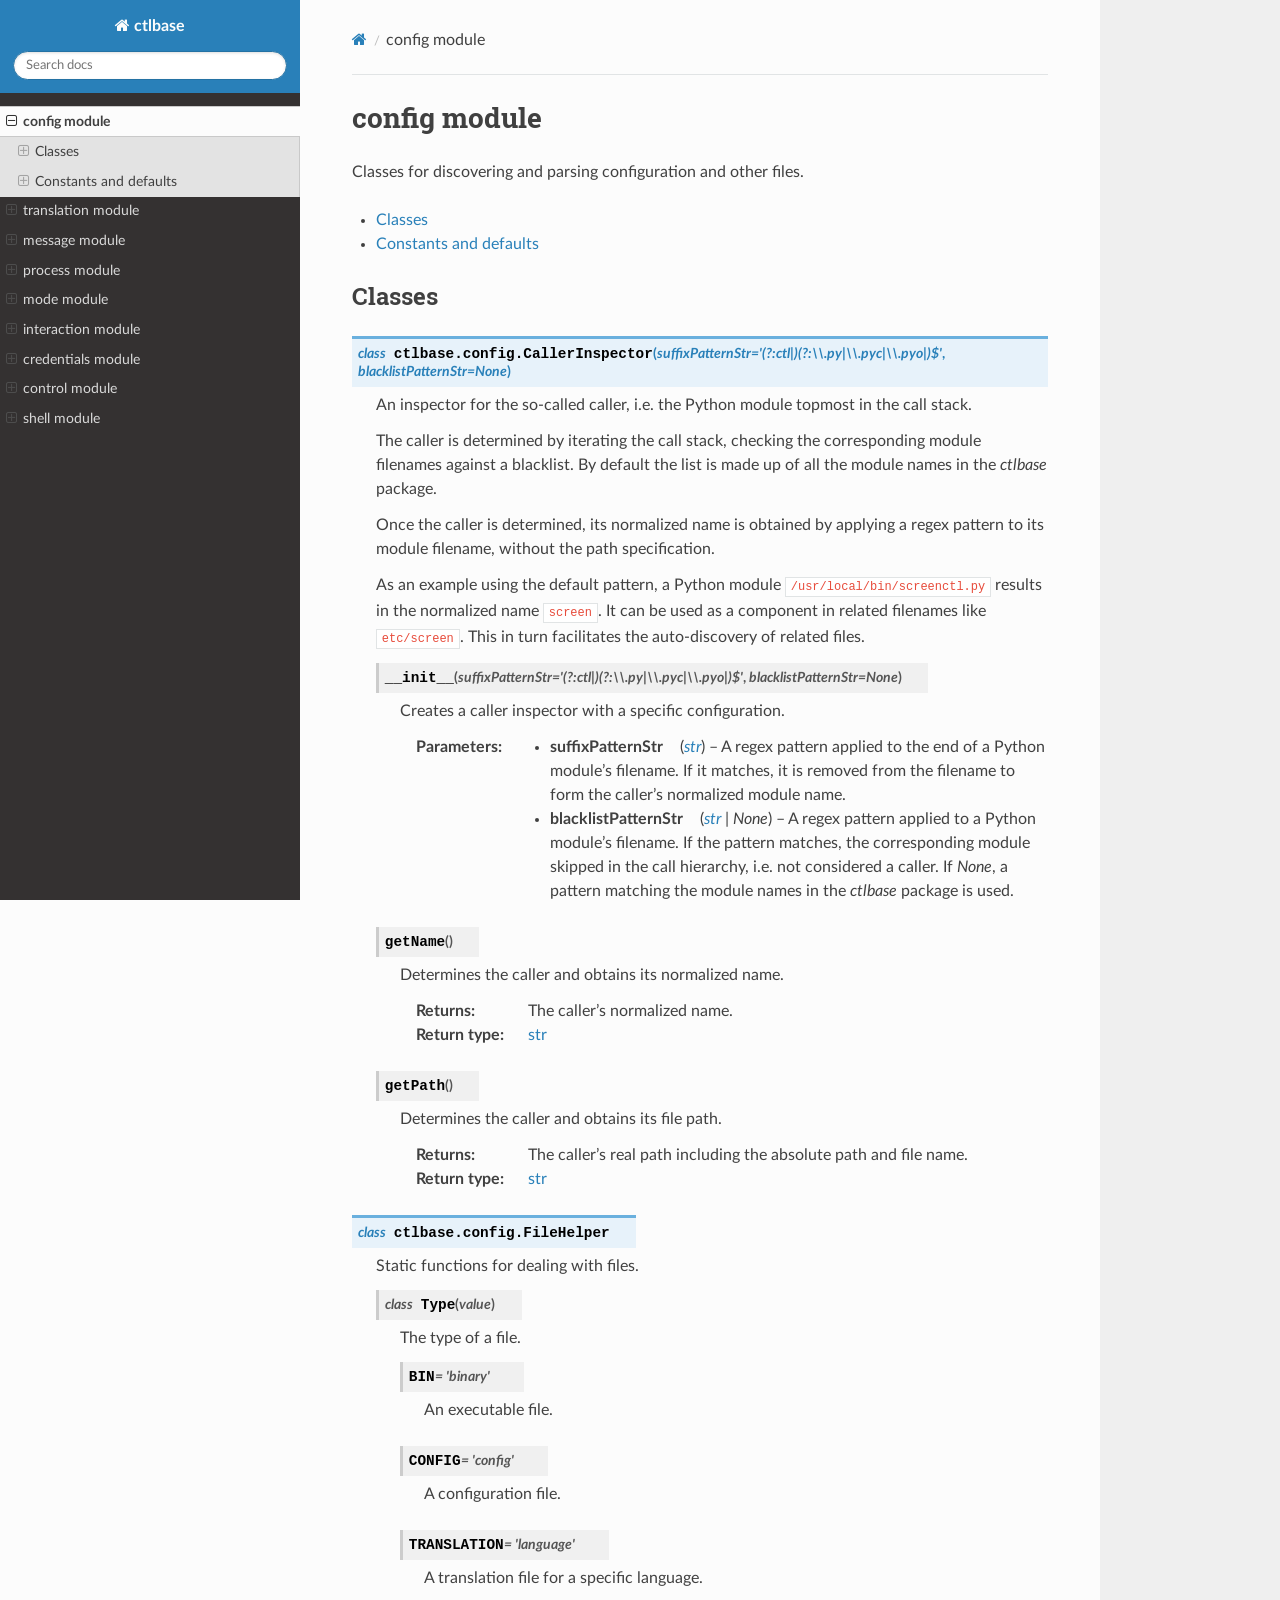
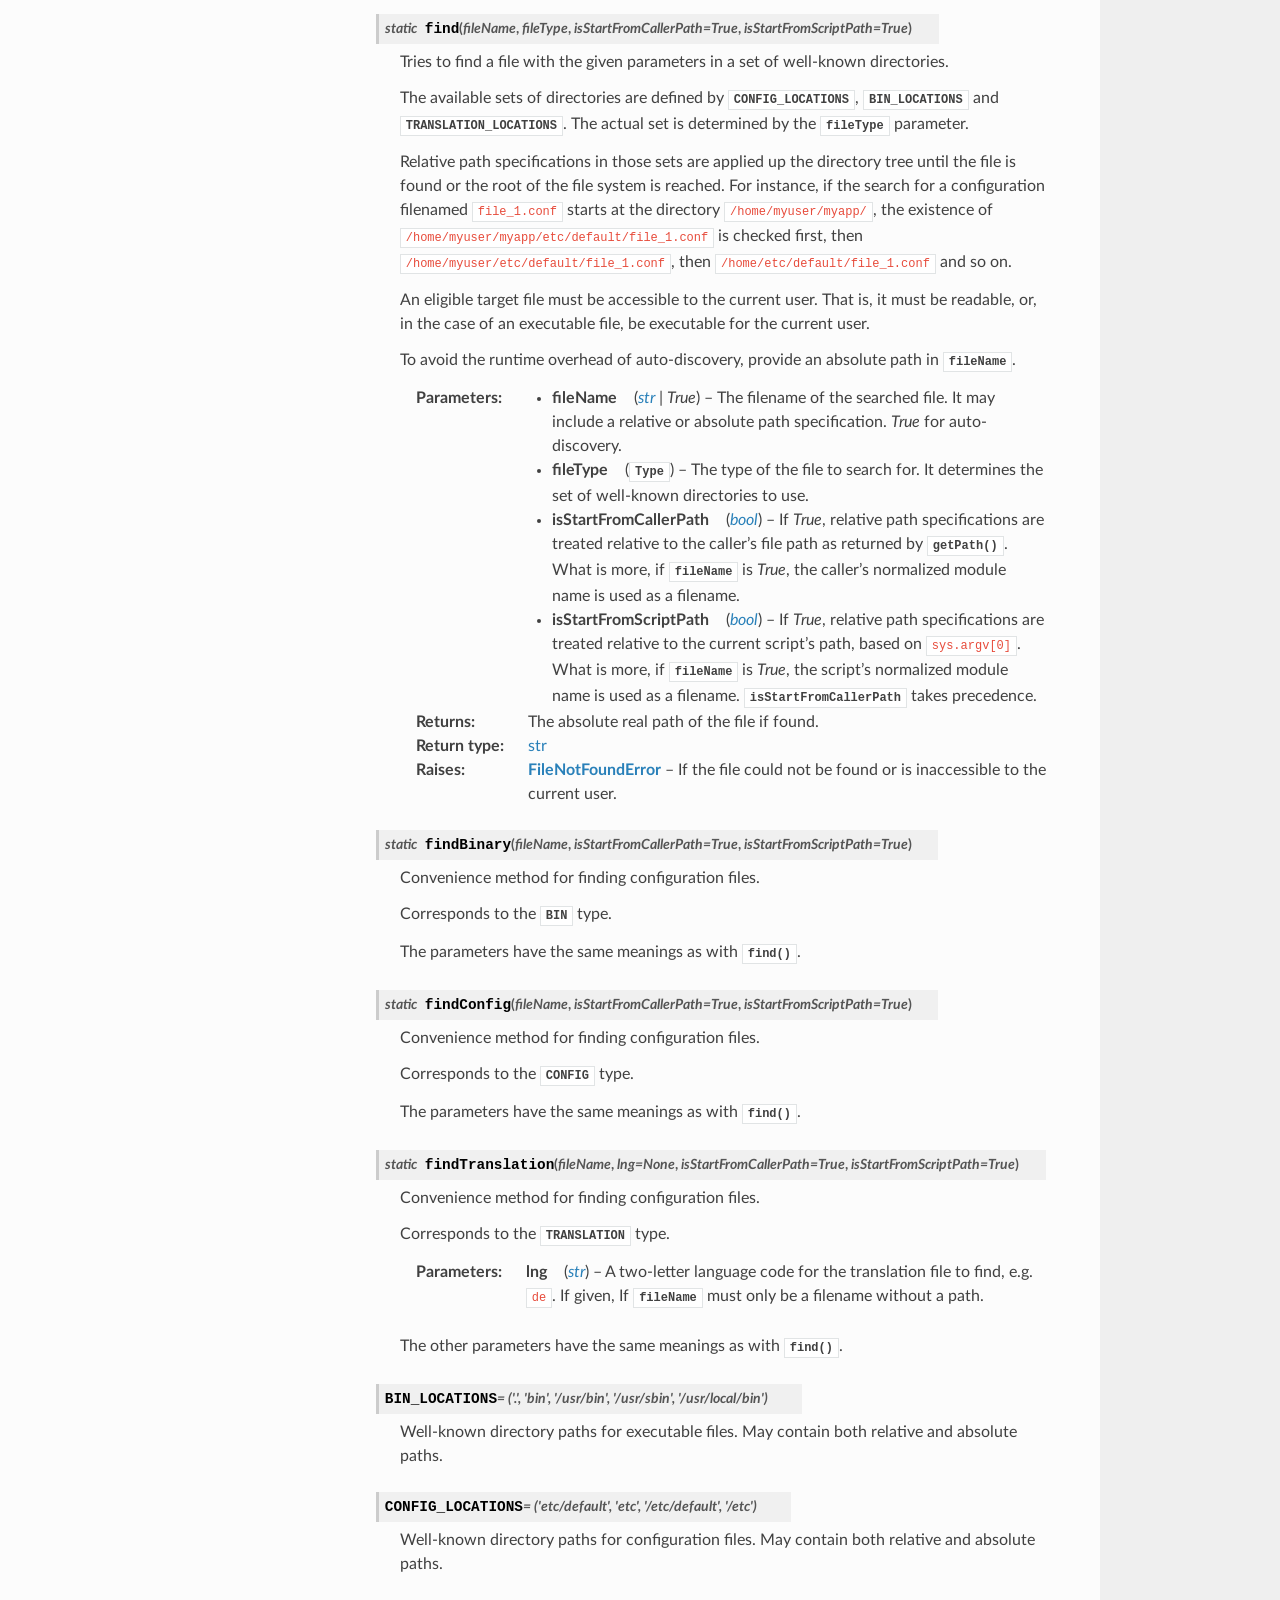
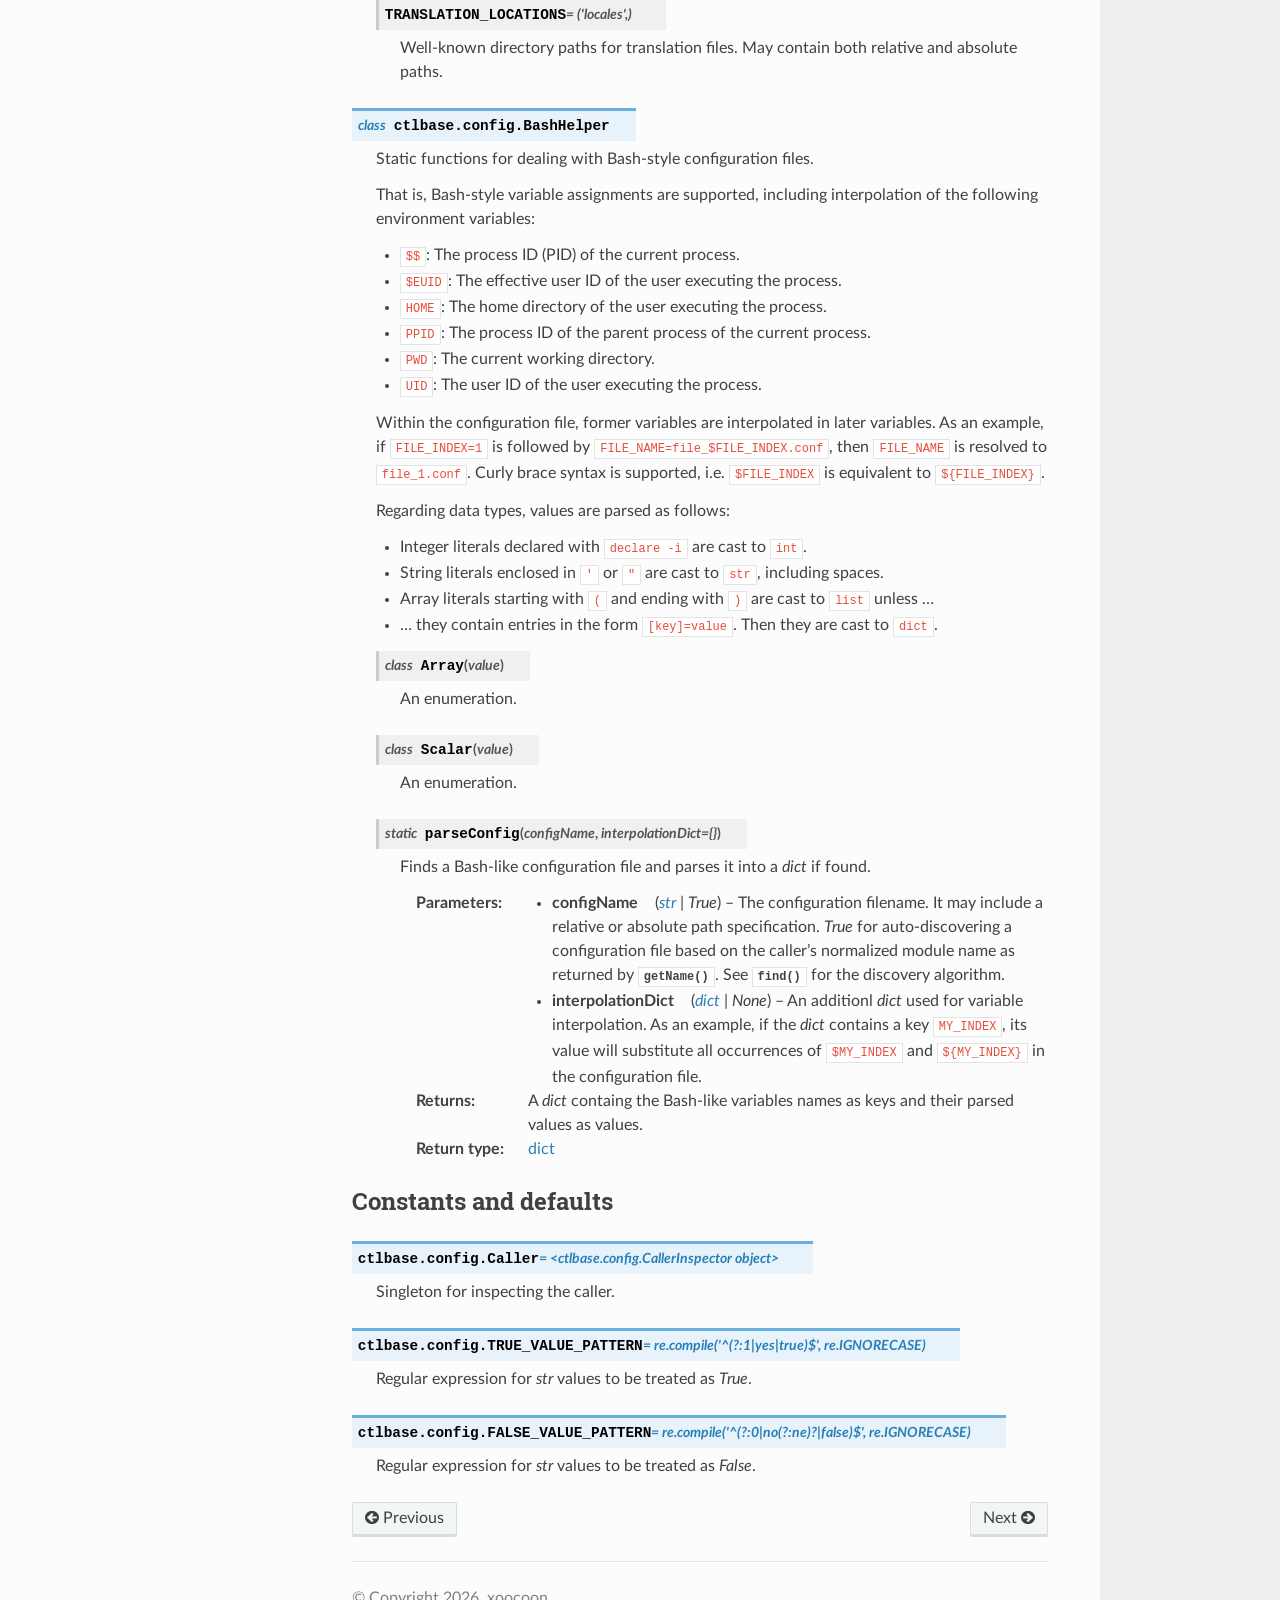
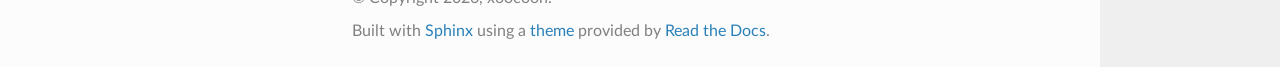
==== commit a8cac852: "Updated documentation" ====
--- a/docs/html/config.html
+++ b/docs/html/config.html
@@ -6,22 +6,22 @@
   <meta charset="utf-8" /><meta name="viewport" content="width=device-width, initial-scale=1" />
 
   <meta name="viewport" content="width=device-width, initial-scale=1.0" />
-  <title>config module &mdash; ctlbase 1.0a2 documentation</title>
+  <title>config module &mdash; ctlbase 1.0a3 documentation</title>
       <link rel="stylesheet" type="text/css" href="_static/pygments.css?v=b86133f3" />
-      <link rel="stylesheet" type="text/css" href="_static/css/theme.css?v=9edc463e" />
+      <link rel="stylesheet" type="text/css" href="_static/css/theme.css?v=9f7e994e" />
       <link rel="stylesheet" type="text/css" href="_static/sphinx_paramlinks.css?v=dd72e65a" />
 
   
-      <script src="_static/jquery.js?v=5d32c60e"></script>
+      <script src="_static/jquery.js?v=c5a2a4e5"></script>
       <script src="_static/_sphinx_javascript_frameworks_compat.js?v=2cd50e6c"></script>
       <script src="_static/documentation_options.js?v=6ac1bee6"></script>
-      <script src="_static/doctools.js?v=4ed4bc18"></script>
-      <script src="_static/sphinx_highlight.js?v=dc90522c"></script>
+      <script src="_static/doctools.js?v=d801d12e"></script>
+      <script src="_static/sphinx_highlight.js?v=b747cce0"></script>
     <script src="_static/js/theme.js"></script>
     <link rel="index" title="Index" href="genindex.html" />
     <link rel="search" title="Search" href="search.html" />
     <link rel="next" title="translation module" href="translation.html" />
-    <link rel="prev" title="ctlbase" href="modules.html" /> 
+    <link rel="prev" title="Welcome to ctlbase’s documentation!" href="index.html" /> 
 </head>
 
 <body class="wy-body-for-nav"> 
@@ -43,32 +43,376 @@
   </form>
 </div>
         </div><div class="wy-menu wy-menu-vertical" data-spy="affix" role="navigation" aria-label="Navigation menu">
-              <p class="caption" role="heading"><span class="caption-text">Contents:</span></p>
-<ul class="current">
-<li class="toctree-l1 current"><a class="reference internal" href="modules.html">ctlbase</a><ul class="current">
-<li class="toctree-l2 current"><a class="current reference internal" href="#">config module</a><ul>
-<li class="toctree-l3"><a class="reference internal" href="#classes">Classes</a><ul>
-<li class="toctree-l4"><a class="reference internal" href="#ctlbase.config.CallerInspector"><code class="docutils literal notranslate"><span class="pre">CallerInspector</span></code></a></li>
-<li class="toctree-l4"><a class="reference internal" href="#ctlbase.config.FileHelper"><code class="docutils literal notranslate"><span class="pre">FileHelper</span></code></a></li>
-<li class="toctree-l4"><a class="reference internal" href="#ctlbase.config.BashHelper"><code class="docutils literal notranslate"><span class="pre">BashHelper</span></code></a></li>
-</ul>
-</li>
-<li class="toctree-l3"><a class="reference internal" href="#constants-and-defaults">Constants and defaults</a><ul>
-<li class="toctree-l4"><a class="reference internal" href="#ctlbase.config.Caller"><code class="docutils literal notranslate"><span class="pre">Caller</span></code></a></li>
-<li class="toctree-l4"><a class="reference internal" href="#ctlbase.config.TRUE_VALUE_PATTERN"><code class="docutils literal notranslate"><span class="pre">TRUE_VALUE_PATTERN</span></code></a></li>
-<li class="toctree-l4"><a class="reference internal" href="#ctlbase.config.FALSE_VALUE_PATTERN"><code class="docutils literal notranslate"><span class="pre">FALSE_VALUE_PATTERN</span></code></a></li>
-</ul>
-</li>
-</ul>
-</li>
-<li class="toctree-l2"><a class="reference internal" href="translation.html">translation module</a></li>
-<li class="toctree-l2"><a class="reference internal" href="message.html">message module</a></li>
-<li class="toctree-l2"><a class="reference internal" href="process.html">process module</a></li>
-<li class="toctree-l2"><a class="reference internal" href="mode.html">mode module</a></li>
-<li class="toctree-l2"><a class="reference internal" href="interaction.html">interaction module</a></li>
-<li class="toctree-l2"><a class="reference internal" href="credentials.html">credentials module</a></li>
-<li class="toctree-l2"><a class="reference internal" href="control.html">control module</a></li>
-<li class="toctree-l2"><a class="reference internal" href="shell.html">shell module</a></li>
+              <ul class="current">
+<li class="toctree-l1 current"><a class="current reference internal" href="#">config module</a><ul>
+<li class="toctree-l2"><a class="reference internal" href="#classes">Classes</a><ul>
+<li class="toctree-l3"><a class="reference internal" href="#ctlbase.config.CallerInspector"><code class="docutils literal notranslate"><span class="pre">CallerInspector</span></code></a><ul>
+<li class="toctree-l4"><a class="reference internal" href="#ctlbase.config.CallerInspector.__init__"><code class="docutils literal notranslate"><span class="pre">CallerInspector.__init__()</span></code></a></li>
+<li class="toctree-l4"><a class="reference internal" href="#ctlbase.config.CallerInspector.getName"><code class="docutils literal notranslate"><span class="pre">CallerInspector.getName()</span></code></a></li>
+<li class="toctree-l4"><a class="reference internal" href="#ctlbase.config.CallerInspector.getPath"><code class="docutils literal notranslate"><span class="pre">CallerInspector.getPath()</span></code></a></li>
+</ul>
+</li>
+<li class="toctree-l3"><a class="reference internal" href="#ctlbase.config.FileHelper"><code class="docutils literal notranslate"><span class="pre">FileHelper</span></code></a><ul>
+<li class="toctree-l4"><a class="reference internal" href="#ctlbase.config.FileHelper.Type"><code class="docutils literal notranslate"><span class="pre">FileHelper.Type</span></code></a></li>
+<li class="toctree-l4"><a class="reference internal" href="#ctlbase.config.FileHelper.find"><code class="docutils literal notranslate"><span class="pre">FileHelper.find()</span></code></a></li>
+<li class="toctree-l4"><a class="reference internal" href="#ctlbase.config.FileHelper.findBinary"><code class="docutils literal notranslate"><span class="pre">FileHelper.findBinary()</span></code></a></li>
+<li class="toctree-l4"><a class="reference internal" href="#ctlbase.config.FileHelper.findConfig"><code class="docutils literal notranslate"><span class="pre">FileHelper.findConfig()</span></code></a></li>
+<li class="toctree-l4"><a class="reference internal" href="#ctlbase.config.FileHelper.findTranslation"><code class="docutils literal notranslate"><span class="pre">FileHelper.findTranslation()</span></code></a></li>
+<li class="toctree-l4"><a class="reference internal" href="#ctlbase.config.FileHelper.BIN_LOCATIONS"><code class="docutils literal notranslate"><span class="pre">FileHelper.BIN_LOCATIONS</span></code></a></li>
+<li class="toctree-l4"><a class="reference internal" href="#ctlbase.config.FileHelper.CONFIG_LOCATIONS"><code class="docutils literal notranslate"><span class="pre">FileHelper.CONFIG_LOCATIONS</span></code></a></li>
+<li class="toctree-l4"><a class="reference internal" href="#ctlbase.config.FileHelper.TRANSLATION_LOCATIONS"><code class="docutils literal notranslate"><span class="pre">FileHelper.TRANSLATION_LOCATIONS</span></code></a></li>
+</ul>
+</li>
+<li class="toctree-l3"><a class="reference internal" href="#ctlbase.config.BashHelper"><code class="docutils literal notranslate"><span class="pre">BashHelper</span></code></a><ul>
+<li class="toctree-l4"><a class="reference internal" href="#ctlbase.config.BashHelper.Array"><code class="docutils literal notranslate"><span class="pre">BashHelper.Array</span></code></a></li>
+<li class="toctree-l4"><a class="reference internal" href="#ctlbase.config.BashHelper.Scalar"><code class="docutils literal notranslate"><span class="pre">BashHelper.Scalar</span></code></a></li>
+<li class="toctree-l4"><a class="reference internal" href="#ctlbase.config.BashHelper.parseConfig"><code class="docutils literal notranslate"><span class="pre">BashHelper.parseConfig()</span></code></a></li>
+</ul>
+</li>
+</ul>
+</li>
+<li class="toctree-l2"><a class="reference internal" href="#constants-and-defaults">Constants and defaults</a><ul>
+<li class="toctree-l3"><a class="reference internal" href="#ctlbase.config.Caller"><code class="docutils literal notranslate"><span class="pre">Caller</span></code></a></li>
+<li class="toctree-l3"><a class="reference internal" href="#ctlbase.config.TRUE_VALUE_PATTERN"><code class="docutils literal notranslate"><span class="pre">TRUE_VALUE_PATTERN</span></code></a></li>
+<li class="toctree-l3"><a class="reference internal" href="#ctlbase.config.FALSE_VALUE_PATTERN"><code class="docutils literal notranslate"><span class="pre">FALSE_VALUE_PATTERN</span></code></a></li>
+</ul>
+</li>
+</ul>
+</li>
+<li class="toctree-l1"><a class="reference internal" href="translation.html">translation module</a><ul>
+<li class="toctree-l2"><a class="reference internal" href="translation.html#classes">Classes</a><ul>
+<li class="toctree-l3"><a class="reference internal" href="translation.html#ctlbase.translation.TranslationManager"><code class="docutils literal notranslate"><span class="pre">TranslationManager</span></code></a><ul>
+<li class="toctree-l4"><a class="reference internal" href="translation.html#ctlbase.translation.TranslationManager.__init__"><code class="docutils literal notranslate"><span class="pre">TranslationManager.__init__()</span></code></a></li>
+<li class="toctree-l4"><a class="reference internal" href="translation.html#ctlbase.translation.TranslationManager.changeLanguage"><code class="docutils literal notranslate"><span class="pre">TranslationManager.changeLanguage()</span></code></a></li>
+<li class="toctree-l4"><a class="reference internal" href="translation.html#ctlbase.translation.TranslationManager.loadLanguages"><code class="docutils literal notranslate"><span class="pre">TranslationManager.loadLanguages()</span></code></a></li>
+<li class="toctree-l4"><a class="reference internal" href="translation.html#ctlbase.translation.TranslationManager.translate"><code class="docutils literal notranslate"><span class="pre">TranslationManager.translate()</span></code></a></li>
+<li class="toctree-l4"><a class="reference internal" href="translation.html#ctlbase.translation.TranslationManager.language"><code class="docutils literal notranslate"><span class="pre">TranslationManager.language</span></code></a></li>
+</ul>
+</li>
+</ul>
+</li>
+<li class="toctree-l2"><a class="reference internal" href="translation.html#constants-and-defaults">Constants and defaults</a><ul>
+<li class="toctree-l3"><a class="reference internal" href="translation.html#ctlbase.translation.Translation"><code class="docutils literal notranslate"><span class="pre">Translation</span></code></a></li>
+</ul>
+</li>
+</ul>
+</li>
+<li class="toctree-l1"><a class="reference internal" href="message.html">message module</a><ul>
+<li class="toctree-l2"><a class="reference internal" href="message.html#classes">Classes</a><ul>
+<li class="toctree-l3"><a class="reference internal" href="message.html#ctlbase.message.Message"><code class="docutils literal notranslate"><span class="pre">Message</span></code></a><ul>
+<li class="toctree-l4"><a class="reference internal" href="message.html#ctlbase.message.Message.__eq__"><code class="docutils literal notranslate"><span class="pre">Message.__eq__()</span></code></a></li>
+<li class="toctree-l4"><a class="reference internal" href="message.html#ctlbase.message.Message.__init__"><code class="docutils literal notranslate"><span class="pre">Message.__init__()</span></code></a></li>
+<li class="toctree-l4"><a class="reference internal" href="message.html#ctlbase.message.Message.fromDict"><code class="docutils literal notranslate"><span class="pre">Message.fromDict()</span></code></a></li>
+<li class="toctree-l4"><a class="reference internal" href="message.html#ctlbase.message.Message.fromJson"><code class="docutils literal notranslate"><span class="pre">Message.fromJson()</span></code></a></li>
+<li class="toctree-l4"><a class="reference internal" href="message.html#ctlbase.message.Message.getTextLngs"><code class="docutils literal notranslate"><span class="pre">Message.getTextLngs()</span></code></a></li>
+<li class="toctree-l4"><a class="reference internal" href="message.html#ctlbase.message.Message.toColoredText"><code class="docutils literal notranslate"><span class="pre">Message.toColoredText()</span></code></a></li>
+<li class="toctree-l4"><a class="reference internal" href="message.html#ctlbase.message.Message.toJson"><code class="docutils literal notranslate"><span class="pre">Message.toJson()</span></code></a></li>
+<li class="toctree-l4"><a class="reference internal" href="message.html#ctlbase.message.Message.toText"><code class="docutils literal notranslate"><span class="pre">Message.toText()</span></code></a></li>
+<li class="toctree-l4"><a class="reference internal" href="message.html#ctlbase.message.Message.arguments"><code class="docutils literal notranslate"><span class="pre">Message.arguments</span></code></a></li>
+<li class="toctree-l4"><a class="reference internal" href="message.html#ctlbase.message.Message.correlationId"><code class="docutils literal notranslate"><span class="pre">Message.correlationId</span></code></a></li>
+<li class="toctree-l4"><a class="reference internal" href="message.html#ctlbase.message.Message.key"><code class="docutils literal notranslate"><span class="pre">Message.key</span></code></a></li>
+<li class="toctree-l4"><a class="reference internal" href="message.html#ctlbase.message.Message.ns"><code class="docutils literal notranslate"><span class="pre">Message.ns</span></code></a></li>
+<li class="toctree-l4"><a class="reference internal" href="message.html#ctlbase.message.Message.severity"><code class="docutils literal notranslate"><span class="pre">Message.severity</span></code></a></li>
+<li class="toctree-l4"><a class="reference internal" href="message.html#ctlbase.message.Message.textEn"><code class="docutils literal notranslate"><span class="pre">Message.textEn</span></code></a></li>
+<li class="toctree-l4"><a class="reference internal" href="message.html#ctlbase.message.Message.timestamp_iso"><code class="docutils literal notranslate"><span class="pre">Message.timestamp_iso</span></code></a></li>
+</ul>
+</li>
+<li class="toctree-l3"><a class="reference internal" href="message.html#ctlbase.message.ErrorMessage"><code class="docutils literal notranslate"><span class="pre">ErrorMessage</span></code></a><ul>
+<li class="toctree-l4"><a class="reference internal" href="message.html#ctlbase.message.ErrorMessage.__init__"><code class="docutils literal notranslate"><span class="pre">ErrorMessage.__init__()</span></code></a></li>
+<li class="toctree-l4"><a class="reference internal" href="message.html#ctlbase.message.ErrorMessage.exitCode"><code class="docutils literal notranslate"><span class="pre">ErrorMessage.exitCode</span></code></a></li>
+</ul>
+</li>
+<li class="toctree-l3"><a class="reference internal" href="message.html#ctlbase.message.MessageBuffer"><code class="docutils literal notranslate"><span class="pre">MessageBuffer</span></code></a><ul>
+<li class="toctree-l4"><a class="reference internal" href="message.html#ctlbase.message.MessageBuffer.__init__"><code class="docutils literal notranslate"><span class="pre">MessageBuffer.__init__()</span></code></a></li>
+<li class="toctree-l4"><a class="reference internal" href="message.html#ctlbase.message.MessageBuffer.addTranslations"><code class="docutils literal notranslate"><span class="pre">MessageBuffer.addTranslations()</span></code></a></li>
+<li class="toctree-l4"><a class="reference internal" href="message.html#ctlbase.message.MessageBuffer.append"><code class="docutils literal notranslate"><span class="pre">MessageBuffer.append()</span></code></a></li>
+<li class="toctree-l4"><a class="reference internal" href="message.html#ctlbase.message.MessageBuffer.appendBuffer"><code class="docutils literal notranslate"><span class="pre">MessageBuffer.appendBuffer()</span></code></a></li>
+<li class="toctree-l4"><a class="reference internal" href="message.html#ctlbase.message.MessageBuffer.appendJson"><code class="docutils literal notranslate"><span class="pre">MessageBuffer.appendJson()</span></code></a></li>
+<li class="toctree-l4"><a class="reference internal" href="message.html#ctlbase.message.MessageBuffer.clear"><code class="docutils literal notranslate"><span class="pre">MessageBuffer.clear()</span></code></a></li>
+<li class="toctree-l4"><a class="reference internal" href="message.html#ctlbase.message.MessageBuffer.getExitCode"><code class="docutils literal notranslate"><span class="pre">MessageBuffer.getExitCode()</span></code></a></li>
+<li class="toctree-l4"><a class="reference internal" href="message.html#ctlbase.message.MessageBuffer.getJson"><code class="docutils literal notranslate"><span class="pre">MessageBuffer.getJson()</span></code></a></li>
+<li class="toctree-l4"><a class="reference internal" href="message.html#ctlbase.message.MessageBuffer.getList"><code class="docutils literal notranslate"><span class="pre">MessageBuffer.getList()</span></code></a></li>
+<li class="toctree-l4"><a class="reference internal" href="message.html#ctlbase.message.MessageBuffer.getText"><code class="docutils literal notranslate"><span class="pre">MessageBuffer.getText()</span></code></a></li>
+<li class="toctree-l4"><a class="reference internal" href="message.html#ctlbase.message.MessageBuffer.hasKey"><code class="docutils literal notranslate"><span class="pre">MessageBuffer.hasKey()</span></code></a></li>
+<li class="toctree-l4"><a class="reference internal" href="message.html#ctlbase.message.MessageBuffer.hasSeverity"><code class="docutils literal notranslate"><span class="pre">MessageBuffer.hasSeverity()</span></code></a></li>
+<li class="toctree-l4"><a class="reference internal" href="message.html#ctlbase.message.MessageBuffer.printText"><code class="docutils literal notranslate"><span class="pre">MessageBuffer.printText()</span></code></a></li>
+<li class="toctree-l4"><a class="reference internal" href="message.html#ctlbase.message.MessageBuffer.isColoringDefault"><code class="docutils literal notranslate"><span class="pre">MessageBuffer.isColoringDefault</span></code></a></li>
+<li class="toctree-l4"><a class="reference internal" href="message.html#ctlbase.message.MessageBuffer.lngDefault"><code class="docutils literal notranslate"><span class="pre">MessageBuffer.lngDefault</span></code></a></li>
+<li class="toctree-l4"><a class="reference internal" href="message.html#ctlbase.message.MessageBuffer.nsDefault"><code class="docutils literal notranslate"><span class="pre">MessageBuffer.nsDefault</span></code></a></li>
+</ul>
+</li>
+<li class="toctree-l3"><a class="reference internal" href="message.html#ctlbase.message.LoggingMessageBuffer"><code class="docutils literal notranslate"><span class="pre">LoggingMessageBuffer</span></code></a><ul>
+<li class="toctree-l4"><a class="reference internal" href="message.html#ctlbase.message.LoggingMessageBuffer.__init__"><code class="docutils literal notranslate"><span class="pre">LoggingMessageBuffer.__init__()</span></code></a></li>
+<li class="toctree-l4"><a class="reference internal" href="message.html#ctlbase.message.LoggingMessageBuffer.append"><code class="docutils literal notranslate"><span class="pre">LoggingMessageBuffer.append()</span></code></a></li>
+<li class="toctree-l4"><a class="reference internal" href="message.html#ctlbase.message.LoggingMessageBuffer.close"><code class="docutils literal notranslate"><span class="pre">LoggingMessageBuffer.close()</span></code></a></li>
+<li class="toctree-l4"><a class="reference internal" href="message.html#ctlbase.message.LoggingMessageBuffer.openLog"><code class="docutils literal notranslate"><span class="pre">LoggingMessageBuffer.openLog()</span></code></a></li>
+<li class="toctree-l4"><a class="reference internal" href="message.html#ctlbase.message.LoggingMessageBuffer.firstColumnFormatStr"><code class="docutils literal notranslate"><span class="pre">LoggingMessageBuffer.firstColumnFormatStr</span></code></a></li>
+<li class="toctree-l4"><a class="reference internal" href="message.html#ctlbase.message.LoggingMessageBuffer.isLogImmediately"><code class="docutils literal notranslate"><span class="pre">LoggingMessageBuffer.isLogImmediately</span></code></a></li>
+<li class="toctree-l4"><a class="reference internal" href="message.html#ctlbase.message.LoggingMessageBuffer.isLogToConsole"><code class="docutils literal notranslate"><span class="pre">LoggingMessageBuffer.isLogToConsole</span></code></a></li>
+<li class="toctree-l4"><a class="reference internal" href="message.html#ctlbase.message.LoggingMessageBuffer.logPath"><code class="docutils literal notranslate"><span class="pre">LoggingMessageBuffer.logPath</span></code></a></li>
+</ul>
+</li>
+<li class="toctree-l3"><a class="reference internal" href="message.html#ctlbase.message.MessageIterator"><code class="docutils literal notranslate"><span class="pre">MessageIterator</span></code></a><ul>
+<li class="toctree-l4"><a class="reference internal" href="message.html#ctlbase.message.MessageIterator.Format"><code class="docutils literal notranslate"><span class="pre">MessageIterator.Format</span></code></a></li>
+<li class="toctree-l4"><a class="reference internal" href="message.html#ctlbase.message.MessageIterator.__init__"><code class="docutils literal notranslate"><span class="pre">MessageIterator.__init__()</span></code></a></li>
+</ul>
+</li>
+</ul>
+</li>
+<li class="toctree-l2"><a class="reference internal" href="message.html#constants-and-defaults">Constants and defaults</a><ul>
+<li class="toctree-l3"><a class="reference internal" href="message.html#ctlbase.message.Severity"><code class="docutils literal notranslate"><span class="pre">Severity</span></code></a><ul>
+<li class="toctree-l4"><a class="reference internal" href="message.html#ctlbase.message.Severity.DEBUG"><code class="docutils literal notranslate"><span class="pre">Severity.DEBUG</span></code></a></li>
+<li class="toctree-l4"><a class="reference internal" href="message.html#ctlbase.message.Severity.ERROR"><code class="docutils literal notranslate"><span class="pre">Severity.ERROR</span></code></a></li>
+<li class="toctree-l4"><a class="reference internal" href="message.html#ctlbase.message.Severity.NORMAL"><code class="docutils literal notranslate"><span class="pre">Severity.NORMAL</span></code></a></li>
+<li class="toctree-l4"><a class="reference internal" href="message.html#ctlbase.message.Severity.SUCCESS"><code class="docutils literal notranslate"><span class="pre">Severity.SUCCESS</span></code></a></li>
+<li class="toctree-l4"><a class="reference internal" href="message.html#ctlbase.message.Severity.VERBOSE"><code class="docutils literal notranslate"><span class="pre">Severity.VERBOSE</span></code></a></li>
+<li class="toctree-l4"><a class="reference internal" href="message.html#ctlbase.message.Severity.WARNING"><code class="docutils literal notranslate"><span class="pre">Severity.WARNING</span></code></a></li>
+</ul>
+</li>
+<li class="toctree-l3"><a class="reference internal" href="message.html#ctlbase.message.SEVERITY_FILTER_DEFAULT"><code class="docutils literal notranslate"><span class="pre">SEVERITY_FILTER_DEFAULT</span></code></a></li>
+<li class="toctree-l3"><a class="reference internal" href="message.html#ctlbase.message.COLOR_PRINT_ENVKEY"><code class="docutils literal notranslate"><span class="pre">COLOR_PRINT_ENVKEY</span></code></a></li>
+</ul>
+</li>
+</ul>
+</li>
+<li class="toctree-l1"><a class="reference internal" href="process.html">process module</a><ul>
+<li class="toctree-l2"><a class="reference internal" href="process.html#classes">Classes</a><ul>
+<li class="toctree-l3"><a class="reference internal" href="process.html#ctlbase.process.LoopBase"><code class="docutils literal notranslate"><span class="pre">LoopBase</span></code></a></li>
+<li class="toctree-l3"><a class="reference internal" href="process.html#ctlbase.process.SyncMixin"><code class="docutils literal notranslate"><span class="pre">SyncMixin</span></code></a><ul>
+<li class="toctree-l4"><a class="reference internal" href="process.html#ctlbase.process.SyncMixin.syncify"><code class="docutils literal notranslate"><span class="pre">SyncMixin.syncify()</span></code></a></li>
+</ul>
+</li>
+<li class="toctree-l3"><a class="reference internal" href="process.html#ctlbase.process.TaskMonitor"><code class="docutils literal notranslate"><span class="pre">TaskMonitor</span></code></a><ul>
+<li class="toctree-l4"><a class="reference internal" href="process.html#ctlbase.process.TaskMonitor.__init__"><code class="docutils literal notranslate"><span class="pre">TaskMonitor.__init__()</span></code></a></li>
+<li class="toctree-l4"><a class="reference internal" href="process.html#ctlbase.process.TaskMonitor.add"><code class="docutils literal notranslate"><span class="pre">TaskMonitor.add()</span></code></a></li>
+<li class="toctree-l4"><a class="reference internal" href="process.html#ctlbase.process.TaskMonitor.cancelTasks"><code class="docutils literal notranslate"><span class="pre">TaskMonitor.cancelTasks()</span></code></a></li>
+<li class="toctree-l4"><a class="reference internal" href="process.html#ctlbase.process.TaskMonitor.cancelTasksInLoop"><code class="docutils literal notranslate"><span class="pre">TaskMonitor.cancelTasksInLoop()</span></code></a></li>
+<li class="toctree-l4"><a class="reference internal" href="process.html#ctlbase.process.TaskMonitor.remove"><code class="docutils literal notranslate"><span class="pre">TaskMonitor.remove()</span></code></a></li>
+<li class="toctree-l4"><a class="reference internal" href="process.html#ctlbase.process.TaskMonitor.start"><code class="docutils literal notranslate"><span class="pre">TaskMonitor.start()</span></code></a></li>
+<li class="toctree-l4"><a class="reference internal" href="process.html#ctlbase.process.TaskMonitor.stop"><code class="docutils literal notranslate"><span class="pre">TaskMonitor.stop()</span></code></a></li>
+<li class="toctree-l4"><a class="reference internal" href="process.html#ctlbase.process.TaskMonitor.loop"><code class="docutils literal notranslate"><span class="pre">TaskMonitor.loop</span></code></a></li>
+<li class="toctree-l4"><a class="reference internal" href="process.html#ctlbase.process.TaskMonitor.taskCheckingInterval_ms"><code class="docutils literal notranslate"><span class="pre">TaskMonitor.taskCheckingInterval_ms</span></code></a></li>
+</ul>
+</li>
+<li class="toctree-l3"><a class="reference internal" href="process.html#ctlbase.process.CommandExecutor"><code class="docutils literal notranslate"><span class="pre">CommandExecutor</span></code></a><ul>
+<li class="toctree-l4"><a class="reference internal" href="process.html#ctlbase.process.CommandExecutor.SynchronousError"><code class="docutils literal notranslate"><span class="pre">CommandExecutor.SynchronousError</span></code></a></li>
+<li class="toctree-l4"><a class="reference internal" href="process.html#ctlbase.process.CommandExecutor.__init__"><code class="docutils literal notranslate"><span class="pre">CommandExecutor.__init__()</span></code></a></li>
+<li class="toctree-l4"><a class="reference internal" href="process.html#ctlbase.process.CommandExecutor._createProcess"><code class="docutils literal notranslate"><span class="pre">CommandExecutor._createProcess()</span></code></a></li>
+<li class="toctree-l4"><a class="reference internal" href="process.html#ctlbase.process.CommandExecutor.executeAsynchronously"><code class="docutils literal notranslate"><span class="pre">CommandExecutor.executeAsynchronously()</span></code></a></li>
+<li class="toctree-l4"><a class="reference internal" href="process.html#ctlbase.process.CommandExecutor.executeCommands"><code class="docutils literal notranslate"><span class="pre">CommandExecutor.executeCommands()</span></code></a></li>
+<li class="toctree-l4"><a class="reference internal" href="process.html#ctlbase.process.CommandExecutor.executeSynchronously"><code class="docutils literal notranslate"><span class="pre">CommandExecutor.executeSynchronously()</span></code></a></li>
+<li class="toctree-l4"><a class="reference internal" href="process.html#ctlbase.process.CommandExecutor.getOutput"><code class="docutils literal notranslate"><span class="pre">CommandExecutor.getOutput()</span></code></a></li>
+<li class="toctree-l4"><a class="reference internal" href="process.html#ctlbase.process.CommandExecutor.ON_ERROR_ONLY"><code class="docutils literal notranslate"><span class="pre">CommandExecutor.ON_ERROR_ONLY</span></code></a></li>
+<li class="toctree-l4"><a class="reference internal" href="process.html#ctlbase.process.CommandExecutor.ON_SUCCESS_ONLY"><code class="docutils literal notranslate"><span class="pre">CommandExecutor.ON_SUCCESS_ONLY</span></code></a></li>
+<li class="toctree-l4"><a class="reference internal" href="process.html#ctlbase.process.CommandExecutor.isSynchronousDefault"><code class="docutils literal notranslate"><span class="pre">CommandExecutor.isSynchronousDefault</span></code></a></li>
+</ul>
+</li>
+</ul>
+</li>
+<li class="toctree-l2"><a class="reference internal" href="process.html#constants-and-defaults">Constants and defaults</a><ul>
+<li class="toctree-l3"><a class="reference internal" href="process.html#ctlbase.process.TASK_CHECKING_INTERVAL_MS_DEFAULT"><code class="docutils literal notranslate"><span class="pre">TASK_CHECKING_INTERVAL_MS_DEFAULT</span></code></a></li>
+</ul>
+</li>
+</ul>
+</li>
+<li class="toctree-l1"><a class="reference internal" href="mode.html">mode module</a><ul>
+<li class="toctree-l2"><a class="reference internal" href="mode.html#classes">Classes</a><ul>
+<li class="toctree-l3"><a class="reference internal" href="mode.html#ctlbase.mode.ModeDirHelper"><code class="docutils literal notranslate"><span class="pre">ModeDirHelper</span></code></a><ul>
+<li class="toctree-l4"><a class="reference internal" href="mode.html#ctlbase.mode.ModeDirHelper.find"><code class="docutils literal notranslate"><span class="pre">ModeDirHelper.find()</span></code></a></li>
+</ul>
+</li>
+<li class="toctree-l3"><a class="reference internal" href="mode.html#ctlbase.mode.FileModeHandler"><code class="docutils literal notranslate"><span class="pre">FileModeHandler</span></code></a><ul>
+<li class="toctree-l4"><a class="reference internal" href="mode.html#ctlbase.mode.FileModeHandler.__init__"><code class="docutils literal notranslate"><span class="pre">FileModeHandler.__init__()</span></code></a></li>
+<li class="toctree-l4"><a class="reference internal" href="mode.html#ctlbase.mode.FileModeHandler.activatePending"><code class="docutils literal notranslate"><span class="pre">FileModeHandler.activatePending()</span></code></a></li>
+<li class="toctree-l4"><a class="reference internal" href="mode.html#ctlbase.mode.FileModeHandler.getActive"><code class="docutils literal notranslate"><span class="pre">FileModeHandler.getActive()</span></code></a></li>
+<li class="toctree-l4"><a class="reference internal" href="mode.html#ctlbase.mode.FileModeHandler.getPending"><code class="docutils literal notranslate"><span class="pre">FileModeHandler.getPending()</span></code></a></li>
+<li class="toctree-l4"><a class="reference internal" href="mode.html#ctlbase.mode.FileModeHandler.setActive"><code class="docutils literal notranslate"><span class="pre">FileModeHandler.setActive()</span></code></a></li>
+<li class="toctree-l4"><a class="reference internal" href="mode.html#ctlbase.mode.FileModeHandler.setPending"><code class="docutils literal notranslate"><span class="pre">FileModeHandler.setPending()</span></code></a></li>
+<li class="toctree-l4"><a class="reference internal" href="mode.html#ctlbase.mode.FileModeHandler.unsetActive"><code class="docutils literal notranslate"><span class="pre">FileModeHandler.unsetActive()</span></code></a></li>
+<li class="toctree-l4"><a class="reference internal" href="mode.html#ctlbase.mode.FileModeHandler.unsetPending"><code class="docutils literal notranslate"><span class="pre">FileModeHandler.unsetPending()</span></code></a></li>
+</ul>
+</li>
+</ul>
+</li>
+<li class="toctree-l2"><a class="reference internal" href="mode.html#constants-and-defaults">Constants and defaults</a><ul>
+<li class="toctree-l3"><a class="reference internal" href="mode.html#ctlbase.mode.TIMEOUT_DEFAULT_S"><code class="docutils literal notranslate"><span class="pre">TIMEOUT_DEFAULT_S</span></code></a></li>
+<li class="toctree-l3"><a class="reference internal" href="mode.html#ctlbase.mode.BASE_DIR_PATH_DEFAULT"><code class="docutils literal notranslate"><span class="pre">BASE_DIR_PATH_DEFAULT</span></code></a></li>
+</ul>
+</li>
+</ul>
+</li>
+<li class="toctree-l1"><a class="reference internal" href="interaction.html">interaction module</a><ul>
+<li class="toctree-l2"><a class="reference internal" href="interaction.html#classes">Classes</a><ul>
+<li class="toctree-l3"><a class="reference internal" href="interaction.html#ctlbase.interaction.InteractionManager"><code class="docutils literal notranslate"><span class="pre">InteractionManager</span></code></a><ul>
+<li class="toctree-l4"><a class="reference internal" href="interaction.html#ctlbase.interaction.InteractionManager.__init__"><code class="docutils literal notranslate"><span class="pre">InteractionManager.__init__()</span></code></a></li>
+<li class="toctree-l4"><a class="reference internal" href="interaction.html#ctlbase.interaction.InteractionManager.promptForCredential"><code class="docutils literal notranslate"><span class="pre">InteractionManager.promptForCredential()</span></code></a></li>
+<li class="toctree-l4"><a class="reference internal" href="interaction.html#ctlbase.interaction.InteractionManager.isColoringDefault"><code class="docutils literal notranslate"><span class="pre">InteractionManager.isColoringDefault</span></code></a></li>
+</ul>
+</li>
+</ul>
+</li>
+<li class="toctree-l2"><a class="reference internal" href="interaction.html#constants-and-defaults">Constants and defaults</a><ul>
+<li class="toctree-l3"><a class="reference internal" href="interaction.html#ctlbase.interaction.COLOR_PRINT_ENVKEY"><code class="docutils literal notranslate"><span class="pre">COLOR_PRINT_ENVKEY</span></code></a></li>
+<li class="toctree-l3"><a class="reference internal" href="interaction.html#ctlbase.interaction.Interaction"><code class="docutils literal notranslate"><span class="pre">Interaction</span></code></a></li>
+</ul>
+</li>
+</ul>
+</li>
+<li class="toctree-l1"><a class="reference internal" href="credentials.html">credentials module</a><ul>
+<li class="toctree-l2"><a class="reference internal" href="credentials.html#classes">Classes</a><ul>
+<li class="toctree-l3"><a class="reference internal" href="credentials.html#ctlbase.credentials.CredentialReader"><code class="docutils literal notranslate"><span class="pre">CredentialReader</span></code></a><ul>
+<li class="toctree-l4"><a class="reference internal" href="credentials.html#ctlbase.credentials.CredentialReader.__init__"><code class="docutils literal notranslate"><span class="pre">CredentialReader.__init__()</span></code></a></li>
+</ul>
+</li>
+<li class="toctree-l3"><a class="reference internal" href="credentials.html#ctlbase.credentials.KeyringReader"><code class="docutils literal notranslate"><span class="pre">KeyringReader</span></code></a><ul>
+<li class="toctree-l4"><a class="reference internal" href="credentials.html#ctlbase.credentials.KeyringReader.__init__"><code class="docutils literal notranslate"><span class="pre">KeyringReader.__init__()</span></code></a></li>
+</ul>
+</li>
+<li class="toctree-l3"><a class="reference internal" href="credentials.html#ctlbase.credentials.Tpm2Reader"><code class="docutils literal notranslate"><span class="pre">Tpm2Reader</span></code></a><ul>
+<li class="toctree-l4"><a class="reference internal" href="credentials.html#ctlbase.credentials.Tpm2Reader.__init__"><code class="docutils literal notranslate"><span class="pre">Tpm2Reader.__init__()</span></code></a></li>
+<li class="toctree-l4"><a class="reference internal" href="credentials.html#ctlbase.credentials.Tpm2Reader.PCR_AUTH_DEFAULT"><code class="docutils literal notranslate"><span class="pre">Tpm2Reader.PCR_AUTH_DEFAULT</span></code></a></li>
+</ul>
+</li>
+<li class="toctree-l3"><a class="reference internal" href="credentials.html#ctlbase.credentials.FileReader"><code class="docutils literal notranslate"><span class="pre">FileReader</span></code></a><ul>
+<li class="toctree-l4"><a class="reference internal" href="credentials.html#ctlbase.credentials.FileReader.__init__"><code class="docutils literal notranslate"><span class="pre">FileReader.__init__()</span></code></a></li>
+</ul>
+</li>
+<li class="toctree-l3"><a class="reference internal" href="credentials.html#ctlbase.credentials.PromptReader"><code class="docutils literal notranslate"><span class="pre">PromptReader</span></code></a><ul>
+<li class="toctree-l4"><a class="reference internal" href="credentials.html#ctlbase.credentials.PromptReader.__init__"><code class="docutils literal notranslate"><span class="pre">PromptReader.__init__()</span></code></a></li>
+</ul>
+</li>
+<li class="toctree-l3"><a class="reference internal" href="credentials.html#ctlbase.credentials.BaseReader"><code class="docutils literal notranslate"><span class="pre">BaseReader</span></code></a><ul>
+<li class="toctree-l4"><a class="reference internal" href="credentials.html#ctlbase.credentials.BaseReader.__init__"><code class="docutils literal notranslate"><span class="pre">BaseReader.__init__()</span></code></a></li>
+<li class="toctree-l4"><a class="reference internal" href="credentials.html#ctlbase.credentials.BaseReader._readCredential"><code class="docutils literal notranslate"><span class="pre">BaseReader._readCredential()</span></code></a></li>
+<li class="toctree-l4"><a class="reference internal" href="credentials.html#ctlbase.credentials.BaseReader.readCredential"><code class="docutils literal notranslate"><span class="pre">BaseReader.readCredential()</span></code></a></li>
+<li class="toctree-l4"><a class="reference internal" href="credentials.html#ctlbase.credentials.BaseReader.credentialKeys"><code class="docutils literal notranslate"><span class="pre">BaseReader.credentialKeys</span></code></a></li>
+</ul>
+</li>
+<li class="toctree-l3"><a class="reference internal" href="credentials.html#ctlbase.credentials.TemporaryCredentials"><code class="docutils literal notranslate"><span class="pre">TemporaryCredentials</span></code></a><ul>
+<li class="toctree-l4"><a class="reference internal" href="credentials.html#ctlbase.credentials.TemporaryCredentials.Format"><code class="docutils literal notranslate"><span class="pre">TemporaryCredentials.Format</span></code></a></li>
+<li class="toctree-l4"><a class="reference internal" href="credentials.html#ctlbase.credentials.TemporaryCredentials.__init__"><code class="docutils literal notranslate"><span class="pre">TemporaryCredentials.__init__()</span></code></a></li>
+<li class="toctree-l4"><a class="reference internal" href="credentials.html#ctlbase.credentials.TemporaryCredentials.deleteCredential"><code class="docutils literal notranslate"><span class="pre">TemporaryCredentials.deleteCredential()</span></code></a></li>
+<li class="toctree-l4"><a class="reference internal" href="credentials.html#ctlbase.credentials.TemporaryCredentials.delete"><code class="docutils literal notranslate"><span class="pre">TemporaryCredentials.delete</span></code></a></li>
+<li class="toctree-l4"><a class="reference internal" href="credentials.html#ctlbase.credentials.TemporaryCredentials.format"><code class="docutils literal notranslate"><span class="pre">TemporaryCredentials.format</span></code></a></li>
+<li class="toctree-l4"><a class="reference internal" href="credentials.html#ctlbase.credentials.TemporaryCredentials.mayPrompt"><code class="docutils literal notranslate"><span class="pre">TemporaryCredentials.mayPrompt</span></code></a></li>
+<li class="toctree-l4"><a class="reference internal" href="credentials.html#ctlbase.credentials.TemporaryCredentials.mountpoint"><code class="docutils literal notranslate"><span class="pre">TemporaryCredentials.mountpoint</span></code></a></li>
+<li class="toctree-l4"><a class="reference internal" href="credentials.html#ctlbase.credentials.TemporaryCredentials.namedTemp"><code class="docutils literal notranslate"><span class="pre">TemporaryCredentials.namedTemp</span></code></a></li>
+<li class="toctree-l4"><a class="reference internal" href="credentials.html#ctlbase.credentials.TemporaryCredentials.path"><code class="docutils literal notranslate"><span class="pre">TemporaryCredentials.path</span></code></a></li>
+<li class="toctree-l4"><a class="reference internal" href="credentials.html#ctlbase.credentials.TemporaryCredentials.purpose"><code class="docutils literal notranslate"><span class="pre">TemporaryCredentials.purpose</span></code></a></li>
+</ul>
+</li>
+</ul>
+</li>
+<li class="toctree-l2"><a class="reference internal" href="credentials.html#constants-and-defaults">Constants and defaults</a><ul>
+<li class="toctree-l3"><a class="reference internal" href="credentials.html#ctlbase.credentials.CredentialKey"><code class="docutils literal notranslate"><span class="pre">CredentialKey</span></code></a><ul>
+<li class="toctree-l4"><a class="reference internal" href="credentials.html#ctlbase.credentials.CredentialKey.CRYPTOPHRASE"><code class="docutils literal notranslate"><span class="pre">CredentialKey.CRYPTOPHRASE</span></code></a></li>
+<li class="toctree-l4"><a class="reference internal" href="credentials.html#ctlbase.credentials.CredentialKey.LOGIN"><code class="docutils literal notranslate"><span class="pre">CredentialKey.LOGIN</span></code></a></li>
+<li class="toctree-l4"><a class="reference internal" href="credentials.html#ctlbase.credentials.CredentialKey.LOGINNAME"><code class="docutils literal notranslate"><span class="pre">CredentialKey.LOGINNAME</span></code></a></li>
+<li class="toctree-l4"><a class="reference internal" href="credentials.html#ctlbase.credentials.CredentialKey.PASSWORD"><code class="docutils literal notranslate"><span class="pre">CredentialKey.PASSWORD</span></code></a></li>
+<li class="toctree-l4"><a class="reference internal" href="credentials.html#ctlbase.credentials.CredentialKey.TOTP"><code class="docutils literal notranslate"><span class="pre">CredentialKey.TOTP</span></code></a></li>
+<li class="toctree-l4"><a class="reference internal" href="credentials.html#ctlbase.credentials.CredentialKey.USERNAME"><code class="docutils literal notranslate"><span class="pre">CredentialKey.USERNAME</span></code></a></li>
+</ul>
+</li>
+<li class="toctree-l3"><a class="reference internal" href="credentials.html#ctlbase.credentials.CREDENTIALS_DIRECTORY_DEFAULT"><code class="docutils literal notranslate"><span class="pre">CREDENTIALS_DIRECTORY_DEFAULT</span></code></a></li>
+</ul>
+</li>
+</ul>
+</li>
+<li class="toctree-l1"><a class="reference internal" href="control.html">control module</a><ul>
+<li class="toctree-l2"><a class="reference internal" href="control.html#core-concepts">Core concepts</a><ul>
+<li class="toctree-l3"><a class="reference internal" href="control.html#control">control</a></li>
+<li class="toctree-l3"><a class="reference internal" href="control.html#action">action</a></li>
+<li class="toctree-l3"><a class="reference internal" href="control.html#mode">mode</a></li>
+<li class="toctree-l3"><a class="reference internal" href="control.html#property">property</a></li>
+<li class="toctree-l3"><a class="reference internal" href="control.html#feedback">feedback</a></li>
+</ul>
+</li>
+<li class="toctree-l2"><a class="reference internal" href="control.html#classes">Classes</a><ul>
+<li class="toctree-l3"><a class="reference internal" href="control.html#ctlbase.control.Control"><code class="docutils literal notranslate"><span class="pre">Control</span></code></a><ul>
+<li class="toctree-l4"><a class="reference internal" href="control.html#ctlbase.control.Control.__init__"><code class="docutils literal notranslate"><span class="pre">Control.__init__()</span></code></a></li>
+<li class="toctree-l4"><a class="reference internal" href="control.html#ctlbase.control.Control._actionToGrammarEn"><code class="docutils literal notranslate"><span class="pre">Control._actionToGrammarEn()</span></code></a></li>
+<li class="toctree-l4"><a class="reference internal" href="control.html#ctlbase.control.Control._appendMessageFromActionEn"><code class="docutils literal notranslate"><span class="pre">Control._appendMessageFromActionEn()</span></code></a></li>
+<li class="toctree-l4"><a class="reference internal" href="control.html#ctlbase.control.Control._createExceptionFromActionEn"><code class="docutils literal notranslate"><span class="pre">Control._createExceptionFromActionEn()</span></code></a></li>
+<li class="toctree-l4"><a class="reference internal" href="control.html#ctlbase.control.Control._getPropertiesListsEn"><code class="docutils literal notranslate"><span class="pre">Control._getPropertiesListsEn()</span></code></a></li>
+<li class="toctree-l4"><a class="reference internal" href="control.html#ctlbase.control.Control._getProperty"><code class="docutils literal notranslate"><span class="pre">Control._getProperty()</span></code></a></li>
+<li class="toctree-l4"><a class="reference internal" href="control.html#ctlbase.control.Control._invalidateCache"><code class="docutils literal notranslate"><span class="pre">Control._invalidateCache()</span></code></a></li>
+<li class="toctree-l4"><a class="reference internal" href="control.html#ctlbase.control.Control._performAction"><code class="docutils literal notranslate"><span class="pre">Control._performAction()</span></code></a></li>
+<li class="toctree-l4"><a class="reference internal" href="control.html#ctlbase.control.Control._preprocessArgument"><code class="docutils literal notranslate"><span class="pre">Control._preprocessArgument()</span></code></a></li>
+<li class="toctree-l4"><a class="reference internal" href="control.html#ctlbase.control.Control.activatePendingMode"><code class="docutils literal notranslate"><span class="pre">Control.activatePendingMode()</span></code></a></li>
+<li class="toctree-l4"><a class="reference internal" href="control.html#ctlbase.control.Control.close"><code class="docutils literal notranslate"><span class="pre">Control.close()</span></code></a></li>
+<li class="toctree-l4"><a class="reference internal" href="control.html#ctlbase.control.Control.getActiveMode"><code class="docutils literal notranslate"><span class="pre">Control.getActiveMode()</span></code></a></li>
+<li class="toctree-l4"><a class="reference internal" href="control.html#ctlbase.control.Control.getPendingMode"><code class="docutils literal notranslate"><span class="pre">Control.getPendingMode()</span></code></a></li>
+<li class="toctree-l4"><a class="reference internal" href="control.html#ctlbase.control.Control.getPropertiesJson"><code class="docutils literal notranslate"><span class="pre">Control.getPropertiesJson()</span></code></a></li>
+<li class="toctree-l4"><a class="reference internal" href="control.html#ctlbase.control.Control.getPropertiesTextEn"><code class="docutils literal notranslate"><span class="pre">Control.getPropertiesTextEn()</span></code></a></li>
+<li class="toctree-l4"><a class="reference internal" href="control.html#ctlbase.control.Control.getProperty"><code class="docutils literal notranslate"><span class="pre">Control.getProperty()</span></code></a></li>
+<li class="toctree-l4"><a class="reference internal" href="control.html#ctlbase.control.Control.performAction"><code class="docutils literal notranslate"><span class="pre">Control.performAction()</span></code></a></li>
+<li class="toctree-l4"><a class="reference internal" href="control.html#ctlbase.control.Control.setActiveMode"><code class="docutils literal notranslate"><span class="pre">Control.setActiveMode()</span></code></a></li>
+<li class="toctree-l4"><a class="reference internal" href="control.html#ctlbase.control.Control.setPendingMode"><code class="docutils literal notranslate"><span class="pre">Control.setPendingMode()</span></code></a></li>
+<li class="toctree-l4"><a class="reference internal" href="control.html#ctlbase.control.Control.unsetActiveMode"><code class="docutils literal notranslate"><span class="pre">Control.unsetActiveMode()</span></code></a></li>
+<li class="toctree-l4"><a class="reference internal" href="control.html#ctlbase.control.Control.unsetPendingMode"><code class="docutils literal notranslate"><span class="pre">Control.unsetPendingMode()</span></code></a></li>
+</ul>
+</li>
+<li class="toctree-l3"><a class="reference internal" href="control.html#ctlbase.control.ControlEnum"><code class="docutils literal notranslate"><span class="pre">ControlEnum</span></code></a><ul>
+<li class="toctree-l4"><a class="reference internal" href="control.html#ctlbase.control.ControlEnum.__eq__"><code class="docutils literal notranslate"><span class="pre">ControlEnum.__eq__()</span></code></a></li>
+<li class="toctree-l4"><a class="reference internal" href="control.html#ctlbase.control.ControlEnum.fromAny"><code class="docutils literal notranslate"><span class="pre">ControlEnum.fromAny()</span></code></a></li>
+</ul>
+</li>
+</ul>
+</li>
+<li class="toctree-l2"><a class="reference internal" href="control.html#constants-and-defaults">Constants and defaults</a><ul>
+<li class="toctree-l3"><a class="reference internal" href="control.html#ctlbase.control.StandardAction"><code class="docutils literal notranslate"><span class="pre">StandardAction</span></code></a><ul>
+<li class="toctree-l4"><a class="reference internal" href="control.html#ctlbase.control.StandardAction.MODE_ACTIVATE"><code class="docutils literal notranslate"><span class="pre">StandardAction.MODE_ACTIVATE</span></code></a></li>
+<li class="toctree-l4"><a class="reference internal" href="control.html#ctlbase.control.StandardAction.MODE_SET"><code class="docutils literal notranslate"><span class="pre">StandardAction.MODE_SET</span></code></a></li>
+<li class="toctree-l4"><a class="reference internal" href="control.html#ctlbase.control.StandardAction.MODE_UNSET"><code class="docutils literal notranslate"><span class="pre">StandardAction.MODE_UNSET</span></code></a></li>
+</ul>
+</li>
+<li class="toctree-l3"><a class="reference internal" href="control.html#ctlbase.control.StandardMode"><code class="docutils literal notranslate"><span class="pre">StandardMode</span></code></a><ul>
+<li class="toctree-l4"><a class="reference internal" href="control.html#ctlbase.control.StandardMode.__eq__"><code class="docutils literal notranslate"><span class="pre">StandardMode.__eq__()</span></code></a></li>
+<li class="toctree-l4"><a class="reference internal" href="control.html#ctlbase.control.StandardMode.fromAny"><code class="docutils literal notranslate"><span class="pre">StandardMode.fromAny()</span></code></a></li>
+<li class="toctree-l4"><a class="reference internal" href="control.html#ctlbase.control.StandardMode.NONE"><code class="docutils literal notranslate"><span class="pre">StandardMode.NONE</span></code></a></li>
+</ul>
+</li>
+<li class="toctree-l3"><a class="reference internal" href="control.html#ctlbase.control.StandardProperty"><code class="docutils literal notranslate"><span class="pre">StandardProperty</span></code></a><ul>
+<li class="toctree-l4"><a class="reference internal" href="control.html#ctlbase.control.StandardProperty.MODE_ACTIVE"><code class="docutils literal notranslate"><span class="pre">StandardProperty.MODE_ACTIVE</span></code></a></li>
+<li class="toctree-l4"><a class="reference internal" href="control.html#ctlbase.control.StandardProperty.MODE_PENDING"><code class="docutils literal notranslate"><span class="pre">StandardProperty.MODE_PENDING</span></code></a></li>
+</ul>
+</li>
+<li class="toctree-l3"><a class="reference internal" href="control.html#ctlbase.control.ALREADY_OK_SEVERITY"><code class="docutils literal notranslate"><span class="pre">ALREADY_OK_SEVERITY</span></code></a></li>
+<li class="toctree-l3"><a class="reference internal" href="control.html#ctlbase.control.ALREADY_NOT_OK_SEVERITY"><code class="docutils literal notranslate"><span class="pre">ALREADY_NOT_OK_SEVERITY</span></code></a></li>
+<li class="toctree-l3"><a class="reference internal" href="control.html#ctlbase.control.MODE_DIR_NAME_ENVKEY"><code class="docutils literal notranslate"><span class="pre">MODE_DIR_NAME_ENVKEY</span></code></a></li>
+<li class="toctree-l3"><a class="reference internal" href="control.html#ctlbase.control.MODE_GROUP_ENVKEY"><code class="docutils literal notranslate"><span class="pre">MODE_GROUP_ENVKEY</span></code></a></li>
+<li class="toctree-l3"><a class="reference internal" href="control.html#ctlbase.control.MODE_TIMEOUT_DEFAULT_ENVKEY"><code class="docutils literal notranslate"><span class="pre">MODE_TIMEOUT_DEFAULT_ENVKEY</span></code></a></li>
+</ul>
+</li>
+</ul>
+</li>
+<li class="toctree-l1"><a class="reference internal" href="shell.html">shell module</a><ul>
+<li class="toctree-l2"><a class="reference internal" href="shell.html#classes">Classes</a><ul>
+<li class="toctree-l3"><a class="reference internal" href="shell.html#ctlbase.shell.ControlShell"><code class="docutils literal notranslate"><span class="pre">ControlShell</span></code></a><ul>
+<li class="toctree-l4"><a class="reference internal" href="shell.html#ctlbase.shell.ControlShell.__exit__"><code class="docutils literal notranslate"><span class="pre">ControlShell.__exit__()</span></code></a></li>
+<li class="toctree-l4"><a class="reference internal" href="shell.html#ctlbase.shell.ControlShell.__init__"><code class="docutils literal notranslate"><span class="pre">ControlShell.__init__()</span></code></a></li>
+<li class="toctree-l4"><a class="reference internal" href="shell.html#ctlbase.shell.ControlShell.addStandardArgs"><code class="docutils literal notranslate"><span class="pre">ControlShell.addStandardArgs()</span></code></a></li>
+<li class="toctree-l4"><a class="reference internal" href="shell.html#ctlbase.shell.ControlShell.argsToActionArg"><code class="docutils literal notranslate"><span class="pre">ControlShell.argsToActionArg()</span></code></a></li>
+<li class="toctree-l4"><a class="reference internal" href="shell.html#ctlbase.shell.ControlShell.printOnExit"><code class="docutils literal notranslate"><span class="pre">ControlShell.printOnExit()</span></code></a></li>
+<li class="toctree-l4"><a class="reference internal" href="shell.html#ctlbase.shell.ControlShell.requestCleanup"><code class="docutils literal notranslate"><span class="pre">ControlShell.requestCleanup()</span></code></a></li>
+<li class="toctree-l4"><a class="reference internal" href="shell.html#ctlbase.shell.ControlShell.setControl"><code class="docutils literal notranslate"><span class="pre">ControlShell.setControl()</span></code></a></li>
+<li class="toctree-l4"><a class="reference internal" href="shell.html#ctlbase.shell.ControlShell.setExitCode"><code class="docutils literal notranslate"><span class="pre">ControlShell.setExitCode()</span></code></a></li>
+<li class="toctree-l4"><a class="reference internal" href="shell.html#ctlbase.shell.ControlShell.commandExecutor"><code class="docutils literal notranslate"><span class="pre">ControlShell.commandExecutor</span></code></a></li>
+<li class="toctree-l4"><a class="reference internal" href="shell.html#ctlbase.shell.ControlShell.envConfigDict"><code class="docutils literal notranslate"><span class="pre">ControlShell.envConfigDict</span></code></a></li>
+<li class="toctree-l4"><a class="reference internal" href="shell.html#ctlbase.shell.ControlShell.envConfigName"><code class="docutils literal notranslate"><span class="pre">ControlShell.envConfigName</span></code></a></li>
+<li class="toctree-l4"><a class="reference internal" href="shell.html#ctlbase.shell.ControlShell.msgBuffer"><code class="docutils literal notranslate"><span class="pre">ControlShell.msgBuffer</span></code></a></li>
+</ul>
+</li>
+<li class="toctree-l3"><a class="reference internal" href="shell.html#ctlbase.shell.DaemonControlShell"><code class="docutils literal notranslate"><span class="pre">DaemonControlShell</span></code></a><ul>
+<li class="toctree-l4"><a class="reference internal" href="shell.html#ctlbase.shell.DaemonControlShell.__exit__"><code class="docutils literal notranslate"><span class="pre">DaemonControlShell.__exit__()</span></code></a></li>
+<li class="toctree-l4"><a class="reference internal" href="shell.html#ctlbase.shell.DaemonControlShell.__init__"><code class="docutils literal notranslate"><span class="pre">DaemonControlShell.__init__()</span></code></a></li>
+<li class="toctree-l4"><a class="reference internal" href="shell.html#ctlbase.shell.DaemonControlShell.addStandardArgs"><code class="docutils literal notranslate"><span class="pre">DaemonControlShell.addStandardArgs()</span></code></a></li>
+<li class="toctree-l4"><a class="reference internal" href="shell.html#ctlbase.shell.DaemonControlShell.notifyReady"><code class="docutils literal notranslate"><span class="pre">DaemonControlShell.notifyReady()</span></code></a></li>
+<li class="toctree-l4"><a class="reference internal" href="shell.html#ctlbase.shell.DaemonControlShell.taskMonitor"><code class="docutils literal notranslate"><span class="pre">DaemonControlShell.taskMonitor</span></code></a></li>
+</ul>
+</li>
+</ul>
+</li>
 </ul>
 </li>
 </ul>
@@ -87,7 +431,6 @@
           <div role="navigation" aria-label="Page navigation">
   <ul class="wy-breadcrumbs">
       <li><a href="index.html" class="icon icon-home" aria-label="Home"></a></li>
-          <li class="breadcrumb-item"><a href="modules.html">ctlbase</a></li>
       <li class="breadcrumb-item active">config module</li>
       <li class="wy-breadcrumbs-aside">
       </li>
@@ -114,13 +457,13 @@
 <dd><p>An inspector for the so-called caller,  i.e. the Python module topmost in
 the call stack.</p>
 <p>The caller is determined by iterating the call stack, checking the 
-corresponding module file names against a blacklist. By default the list is
+corresponding module filenames against a blacklist. By default the list is
 made up of all the module names in the <cite>ctlbase</cite> package.</p>
 <p>Once the caller is determined, its normalized name is obtained by applying a
-regex pattern to its module file name, without the path specification.</p>
+regex pattern to its module filename, without the path specification.</p>
 <p>As an example using the default pattern, a Python module
 <code class="docutils literal notranslate"><span class="pre">/usr/local/bin/screenctl.py</span></code> results in the normalized name <code class="docutils literal notranslate"><span class="pre">screen</span></code>. 
-It can be used as a component in related file names like <code class="docutils literal notranslate"><span class="pre">etc/screen</span></code>.
+It can be used as a component in related filenames like <code class="docutils literal notranslate"><span class="pre">etc/screen</span></code>.
 This in turn facilitates the auto-discovery of related files.</p>
 <dl class="py method">
 <dt class="sig sig-object py" id="ctlbase.config.CallerInspector.__init__">
@@ -129,11 +472,11 @@
 <dl class="field-list simple">
 <dt class="field-odd">Parameters<span class="colon">:</span></dt>
 <dd class="field-odd"><ul class="simple">
-<li><p><span class="target" id="ctlbase.config.CallerInspector.params.suffixPatternStr"></span><strong>suffixPatternStr</strong><a class="paramlink headerlink reference internal" href="#ctlbase.config.CallerInspector.params.suffixPatternStr">¶</a> (<a class="reference external" href="https://docs.python.org/3/library/stdtypes.html#str" title="(in Python v3.14)"><em>str</em></a>) – A regex pattern applied to the end of a Python
-module’s file name. If it matches, it is removed from the file name
+<li><p><span class="target" id="ctlbase.config.CallerInspector.params.suffixPatternStr"></span><strong>suffixPatternStr</strong><a class="paramlink headerlink reference internal" href="#ctlbase.config.CallerInspector.params.suffixPatternStr">¶</a> (<a class="reference external" href="https://docs.python.org/3/builtins/stdtypes.html#str" title="(in Python v3.15)"><em>str</em></a>) – A regex pattern applied to the end of a Python
+module’s filename. If it matches, it is removed from the filename
 to form the caller’s normalized module name.</p></li>
-<li><p><span class="target" id="ctlbase.config.CallerInspector.params.blacklistPatternStr"></span><strong>blacklistPatternStr</strong><a class="paramlink headerlink reference internal" href="#ctlbase.config.CallerInspector.params.blacklistPatternStr">¶</a> (<a class="reference external" href="https://docs.python.org/3/library/stdtypes.html#str" title="(in Python v3.14)"><em>str</em></a><em> | </em><em>None</em>) – A regex pattern applied to a Python module’s
-file name. If the pattern matches, the corresponding module
+<li><p><span class="target" id="ctlbase.config.CallerInspector.params.blacklistPatternStr"></span><strong>blacklistPatternStr</strong><a class="paramlink headerlink reference internal" href="#ctlbase.config.CallerInspector.params.blacklistPatternStr">¶</a> (<a class="reference external" href="https://docs.python.org/3/builtins/stdtypes.html#str" title="(in Python v3.15)"><em>str</em></a><em> | </em><em>None</em>) – A regex pattern applied to a Python module’s
+filename. If the pattern matches, the corresponding module
 skipped in the call hierarchy, i.e. not considered a caller. If
 <cite>None</cite>, a pattern matching the module names in the <cite>ctlbase</cite> package
 is used.</p></li>
@@ -151,7 +494,7 @@
 <dd class="field-odd"><p>The caller’s normalized name.</p>
 </dd>
 <dt class="field-even">Return type<span class="colon">:</span></dt>
-<dd class="field-even"><p><a class="reference external" href="https://docs.python.org/3/library/stdtypes.html#str" title="(in Python v3.14)">str</a></p>
+<dd class="field-even"><p><a class="reference external" href="https://docs.python.org/3/builtins/stdtypes.html#str" title="(in Python v3.15)">str</a></p>
 </dd>
 </dl>
 </dd></dl>
@@ -166,7 +509,7 @@
 name.</p>
 </dd>
 <dt class="field-even">Return type<span class="colon">:</span></dt>
-<dd class="field-even"><p><a class="reference external" href="https://docs.python.org/3/library/stdtypes.html#str" title="(in Python v3.14)">str</a></p>
+<dd class="field-even"><p><a class="reference external" href="https://docs.python.org/3/builtins/stdtypes.html#str" title="(in Python v3.15)">str</a></p>
 </dd>
 </dl>
 </dd></dl>
@@ -212,7 +555,7 @@
 <a class="reference internal" href="#ctlbase.config.FileHelper.find.params.fileType" title="ctlbase.config.FileHelper.find"><code class="xref py py-paramref docutils literal notranslate"><span class="pre">fileType</span></code></a> parameter.</p>
 <p>Relative path specifications in those sets are applied up the directory
 tree until the file is found or the root of the file system is reached. 
-For instance, if the search for a configuration file named <code class="docutils literal notranslate"><span class="pre">file_1.conf</span></code> 
+For instance, if the search for a configuration filenamed <code class="docutils literal notranslate"><span class="pre">file_1.conf</span></code> 
 starts at the directory <code class="docutils literal notranslate"><span class="pre">/home/myuser/myapp/</span></code>, the existence of 
 <code class="docutils literal notranslate"><span class="pre">/home/myuser/myapp/etc/default/file_1.conf</span></code> is checked first, then
 <code class="docutils literal notranslate"><span class="pre">/home/myuser/etc/default/file_1.conf</span></code>, then 
@@ -225,20 +568,20 @@
 <dl class="field-list simple">
 <dt class="field-odd">Parameters<span class="colon">:</span></dt>
 <dd class="field-odd"><ul class="simple">
-<li><p><span class="target" id="ctlbase.config.FileHelper.find.params.fileName"></span><strong>fileName</strong><a class="paramlink headerlink reference internal" href="#ctlbase.config.FileHelper.find.params.fileName">¶</a> (<a class="reference external" href="https://docs.python.org/3/library/stdtypes.html#str" title="(in Python v3.14)"><em>str</em></a><em> | </em><em>True</em>) – The file name of the searched file. It may include a 
+<li><p><span class="target" id="ctlbase.config.FileHelper.find.params.fileName"></span><strong>fileName</strong><a class="paramlink headerlink reference internal" href="#ctlbase.config.FileHelper.find.params.fileName">¶</a> (<a class="reference external" href="https://docs.python.org/3/builtins/stdtypes.html#str" title="(in Python v3.15)"><em>str</em></a><em> | </em><em>True</em>) – The filename of the searched file. It may include a 
 relative or absolute path specification. <cite>True</cite> for auto-discovery.</p></li>
 <li><p><span class="target" id="ctlbase.config.FileHelper.find.params.fileType"></span><strong>fileType</strong><a class="paramlink headerlink reference internal" href="#ctlbase.config.FileHelper.find.params.fileType">¶</a> (<a class="reference internal" href="#ctlbase.config.FileHelper.Type" title="ctlbase.config.FileHelper.Type"><code class="xref py py-class docutils literal notranslate"><span class="pre">Type</span></code></a>) – The type of the file to search for. It determines the
 set of well-known directories to use.</p></li>
-<li><p><span class="target" id="ctlbase.config.FileHelper.find.params.isStartFromCallerPath"></span><strong>isStartFromCallerPath</strong><a class="paramlink headerlink reference internal" href="#ctlbase.config.FileHelper.find.params.isStartFromCallerPath">¶</a> (<a class="reference external" href="https://docs.python.org/3/library/functions.html#bool" title="(in Python v3.14)"><em>bool</em></a>) – If <cite>True</cite>, relative path specifications 
+<li><p><span class="target" id="ctlbase.config.FileHelper.find.params.isStartFromCallerPath"></span><strong>isStartFromCallerPath</strong><a class="paramlink headerlink reference internal" href="#ctlbase.config.FileHelper.find.params.isStartFromCallerPath">¶</a> (<a class="reference external" href="https://docs.python.org/3/builtins/functions.html#bool" title="(in Python v3.15)"><em>bool</em></a>) – If <cite>True</cite>, relative path specifications 
 are treated relative to the caller’s file path as returned by 
 <code class="xref py py-meth docutils literal notranslate"><span class="pre">getPath()</span></code>. What is more, if 
 <a class="reference internal" href="#ctlbase.config.FileHelper.find.params.fileName" title="ctlbase.config.FileHelper.find"><code class="xref py py-paramref docutils literal notranslate"><span class="pre">fileName</span></code></a> is <cite>True</cite>, the caller’s
-normalized module name is used as a file name.</p></li>
-<li><p><span class="target" id="ctlbase.config.FileHelper.find.params.isStartFromScriptPath"></span><strong>isStartFromScriptPath</strong><a class="paramlink headerlink reference internal" href="#ctlbase.config.FileHelper.find.params.isStartFromScriptPath">¶</a> (<a class="reference external" href="https://docs.python.org/3/library/functions.html#bool" title="(in Python v3.14)"><em>bool</em></a>) – If <cite>True</cite>, relative path specifications
+normalized module name is used as a filename.</p></li>
+<li><p><span class="target" id="ctlbase.config.FileHelper.find.params.isStartFromScriptPath"></span><strong>isStartFromScriptPath</strong><a class="paramlink headerlink reference internal" href="#ctlbase.config.FileHelper.find.params.isStartFromScriptPath">¶</a> (<a class="reference external" href="https://docs.python.org/3/builtins/functions.html#bool" title="(in Python v3.15)"><em>bool</em></a>) – If <cite>True</cite>, relative path specifications
 are treated relative to the current script’s path, based on
 <code class="docutils literal notranslate"><span class="pre">sys.argv[0]</span></code>. What is more, if
 <a class="reference internal" href="#ctlbase.config.FileHelper.find.params.fileName" title="ctlbase.config.FileHelper.find"><code class="xref py py-paramref docutils literal notranslate"><span class="pre">fileName</span></code></a> is <cite>True</cite>, the script’s
-normalized module name is used as a file name.
+normalized module name is used as a filename.
 <a class="reference internal" href="#ctlbase.config.FileHelper.find.params.isStartFromCallerPath" title="ctlbase.config.FileHelper.find"><code class="xref py py-paramref docutils literal notranslate"><span class="pre">isStartFromCallerPath</span></code></a> takes 
 precedence.</p></li>
 </ul>
@@ -247,10 +590,10 @@
 <dd class="field-even"><p>The absolute real path of the file if found.</p>
 </dd>
 <dt class="field-odd">Return type<span class="colon">:</span></dt>
-<dd class="field-odd"><p><a class="reference external" href="https://docs.python.org/3/library/stdtypes.html#str" title="(in Python v3.14)">str</a></p>
+<dd class="field-odd"><p><a class="reference external" href="https://docs.python.org/3/builtins/stdtypes.html#str" title="(in Python v3.15)">str</a></p>
 </dd>
 <dt class="field-even">Raises<span class="colon">:</span></dt>
-<dd class="field-even"><p><a class="reference external" href="https://docs.python.org/3/library/exceptions.html#FileNotFoundError" title="(in Python v3.14)"><strong>FileNotFoundError</strong></a> – If the file could not be found or is 
+<dd class="field-even"><p><a class="reference external" href="https://docs.python.org/3/builtins/exceptions.html#FileNotFoundError" title="(in Python v3.15)"><strong>FileNotFoundError</strong></a> – If the file could not be found or is 
 inaccessible to the current user.</p>
 </dd>
 </dl>
@@ -279,10 +622,10 @@
 <p>Corresponds to the <a class="reference internal" href="#ctlbase.config.FileHelper.Type.TRANSLATION" title="ctlbase.config.FileHelper.Type.TRANSLATION"><code class="xref py py-attr docutils literal notranslate"><span class="pre">TRANSLATION</span></code></a> type.</p>
 <dl class="field-list simple">
 <dt class="field-odd">Parameters<span class="colon">:</span></dt>
-<dd class="field-odd"><p><span class="target" id="ctlbase.config.FileHelper.findTranslation.params.lng"></span><strong>lng</strong><a class="paramlink headerlink reference internal" href="#ctlbase.config.FileHelper.findTranslation.params.lng">¶</a> (<a class="reference external" href="https://docs.python.org/3/library/stdtypes.html#str" title="(in Python v3.14)"><em>str</em></a>) – A two-letter language code for the translation file to find,
+<dd class="field-odd"><p><span class="target" id="ctlbase.config.FileHelper.findTranslation.params.lng"></span><strong>lng</strong><a class="paramlink headerlink reference internal" href="#ctlbase.config.FileHelper.findTranslation.params.lng">¶</a> (<a class="reference external" href="https://docs.python.org/3/builtins/stdtypes.html#str" title="(in Python v3.15)"><em>str</em></a>) – A two-letter language code for the translation file to find,
 e.g. <code class="docutils literal notranslate"><span class="pre">de</span></code>. If given, 
 If <a class="reference internal" href="#ctlbase.config.FileHelper.findTranslation.params.fileName" title="ctlbase.config.FileHelper.findTranslation"><code class="xref py py-paramref docutils literal notranslate"><span class="pre">fileName</span></code></a> must only
-be a file name without a path.</p>
+be a filename without a path.</p>
 </dd>
 </dl>
 <p>The other parameters have the same meanings as with <a class="reference internal" href="#ctlbase.config.FileHelper.find" title="ctlbase.config.FileHelper.find"><code class="xref py py-meth docutils literal notranslate"><span class="pre">find()</span></code></a>.</p>
@@ -357,12 +700,12 @@
 <dl class="field-list simple">
 <dt class="field-odd">Parameters<span class="colon">:</span></dt>
 <dd class="field-odd"><ul class="simple">
-<li><p><span class="target" id="ctlbase.config.BashHelper.parseConfig.params.configName"></span><strong>configName</strong><a class="paramlink headerlink reference internal" href="#ctlbase.config.BashHelper.parseConfig.params.configName">¶</a> (<a class="reference external" href="https://docs.python.org/3/library/stdtypes.html#str" title="(in Python v3.14)"><em>str</em></a><em> | </em><em>True</em>) – The configuration file name. It may include a 
+<li><p><span class="target" id="ctlbase.config.BashHelper.parseConfig.params.configName"></span><strong>configName</strong><a class="paramlink headerlink reference internal" href="#ctlbase.config.BashHelper.parseConfig.params.configName">¶</a> (<a class="reference external" href="https://docs.python.org/3/builtins/stdtypes.html#str" title="(in Python v3.15)"><em>str</em></a><em> | </em><em>True</em>) – The configuration filename. It may include a 
 relative or absolute path specification. <cite>True</cite> for auto-discovering
 a configuration file based on the caller’s normalized module name as
 returned by <a class="reference internal" href="#ctlbase.config.CallerInspector.getName" title="ctlbase.config.CallerInspector.getName"><code class="xref py py-meth docutils literal notranslate"><span class="pre">getName()</span></code></a>.
 See <a class="reference internal" href="#ctlbase.config.FileHelper.find" title="ctlbase.config.FileHelper.find"><code class="xref py py-meth docutils literal notranslate"><span class="pre">find()</span></code></a> for the discovery algorithm.</p></li>
-<li><p><span class="target" id="ctlbase.config.BashHelper.parseConfig.params.interpolationDict"></span><strong>interpolationDict</strong><a class="paramlink headerlink reference internal" href="#ctlbase.config.BashHelper.parseConfig.params.interpolationDict">¶</a> (<a class="reference external" href="https://docs.python.org/3/library/stdtypes.html#dict" title="(in Python v3.14)"><em>dict</em></a><em> | </em><em>None</em>) – An additionl <cite>dict</cite> used for variable
+<li><p><span class="target" id="ctlbase.config.BashHelper.parseConfig.params.interpolationDict"></span><strong>interpolationDict</strong><a class="paramlink headerlink reference internal" href="#ctlbase.config.BashHelper.parseConfig.params.interpolationDict">¶</a> (<a class="reference external" href="https://docs.python.org/3/builtins/stdtypes.html#dict" title="(in Python v3.15)"><em>dict</em></a><em> | </em><em>None</em>) – An additionl <cite>dict</cite> used for variable
 interpolation. As an example, if the <cite>dict</cite> contains a key 
 <code class="docutils literal notranslate"><span class="pre">MY_INDEX</span></code>, its value will substitute all occurrences of 
 <code class="docutils literal notranslate"><span class="pre">$MY_INDEX</span></code> and <code class="docutils literal notranslate"><span class="pre">${MY_INDEX}</span></code> in the configuration file.</p></li>
@@ -373,7 +716,7 @@
 their parsed values as values.</p>
 </dd>
 <dt class="field-odd">Return type<span class="colon">:</span></dt>
-<dd class="field-odd"><p><a class="reference external" href="https://docs.python.org/3/library/stdtypes.html#dict" title="(in Python v3.14)">dict</a></p>
+<dd class="field-odd"><p><a class="reference external" href="https://docs.python.org/3/builtins/stdtypes.html#dict" title="(in Python v3.15)">dict</a></p>
 </dd>
 </dl>
 </dd></dl>
@@ -408,7 +751,7 @@
            </div>
           </div>
           <footer><div class="rst-footer-buttons" role="navigation" aria-label="Footer">
-        <a href="modules.html" class="btn btn-neutral float-left" title="ctlbase" accesskey="p" rel="prev"><span class="fa fa-arrow-circle-left" aria-hidden="true"></span> Previous</a>
+        <a href="index.html" class="btn btn-neutral float-left" title="Welcome to ctlbase’s documentation!" accesskey="p" rel="prev"><span class="fa fa-arrow-circle-left" aria-hidden="true"></span> Previous</a>
         <a href="translation.html" class="btn btn-neutral float-right" title="translation module" accesskey="n" rel="next">Next <span class="fa fa-arrow-circle-right" aria-hidden="true"></span></a>
     </div>
 
--- a/docs/html/_static/css/theme.css
+++ b/docs/html/_static/css/theme.css
@@ -1,4 +1,4 @@
 html{box-sizing:border-box}*,:after,:before{box-sizing:inherit}article,aside,details,figcaption,figure,footer,header,hgroup,nav,section{display:block}audio,canvas,video{display:inline-block;*display:inline;*zoom:1}[hidden],audio:not([controls]){display:none}*{-webkit-box-sizing:border-box;-moz-box-sizing:border-box;box-sizing:border-box}html{font-size:100%;-webkit-text-size-adjust:100%;-ms-text-size-adjust:100%}body{margin:0}a:active,a:hover{outline:0}abbr[title]{border-bottom:1px dotted}b,strong{font-weight:700}blockquote{margin:0}dfn{font-style:italic}ins{background:#ff9;text-decoration:none}ins,mark{color:#000}mark{background:#ff0;font-style:italic;font-weight:700}.rst-content code,.rst-content tt,code,kbd,pre,samp{font-family:monospace,serif;_font-family:courier new,monospace;font-size:1em}pre{white-space:pre}q{quotes:none}q:after,q:before{content:"";content:none}small{font-size:85%}sub,sup{font-size:75%;line-height:0;position:relative;vertical-align:baseline}sup{top:-.5em}sub{bottom:-.25em}dl,ol,ul{margin:0;padding:0;list-style:none;list-style-image:none}li{list-style:none}dd{margin:0}img{border:0;-ms-interpolation-mode:bicubic;vertical-align:middle;max-width:100%}svg:not(:root){overflow:hidden}figure,form{margin:0}label{cursor:pointer}button,input,select,textarea{font-size:100%;margin:0;vertical-align:baseline;*vertical-align:middle}button,input{line-height:normal}button,input[type=button],input[type=reset],input[type=submit]{cursor:pointer;-webkit-appearance:button;*overflow:visible}button[disabled],input[disabled]{cursor:default}input[type=search]{-webkit-appearance:textfield;-moz-box-sizing:content-box;-webkit-box-sizing:content-box;box-sizing:content-box}textarea{resize:vertical}table{border-collapse:collapse;border-spacing:0}td{vertical-align:top}.chromeframe{margin:.2em 0;background:#ccc;color:#000;padding:.2em 0}.ir{display:block;border:0;text-indent:-999em;overflow:hidden;background-color:transparent;background-repeat:no-repeat;text-align:left;direction:ltr;*line-height:0}.ir br{display:none}.hidden{display:none!important;visibility:hidden}.visuallyhidden{border:0;clip:rect(0 0 0 0);height:1px;margin:-1px;overflow:hidden;padding:0;position:absolute;width:1px}.visuallyhidden.focusable:active,.visuallyhidden.focusable:focus{clip:auto;height:auto;margin:0;overflow:visible;position:static;width:auto}.invisible{visibility:hidden}.relative{position:relative}big,small{font-size:100%}@media print{body,html,section{background:none!important}*{box-shadow:none!important;text-shadow:none!important;filter:none!important;-ms-filter:none!important}a,a:visited{text-decoration:underline}.ir a:after,a[href^="#"]:after,a[href^="javascript:"]:after{content:""}blockquote,pre{page-break-inside:avoid}thead{display:table-header-group}img,tr{page-break-inside:avoid}img{max-width:100%!important}@page{margin:.5cm}.rst-content .toctree-wrapper>p.caption,h2,h3,p{orphans:3;widows:3}.rst-content .toctree-wrapper>p.caption,h2,h3{page-break-after:avoid}}.btn,.fa:before,.icon:before,.rst-content .admonition,.rst-content .admonition-title:before,.rst-content .admonition-todo,.rst-content .attention,.rst-content .caution,.rst-content .code-block-caption .headerlink:before,.rst-content .danger,.rst-content .eqno .headerlink:before,.rst-content .error,.rst-content .hint,.rst-content .important,.rst-content .note,.rst-content .seealso,.rst-content .tip,.rst-content .warning,.rst-content code.download span:first-child:before,.rst-content dl dt .headerlink:before,.rst-content h1 .headerlink:before,.rst-content h2 .headerlink:before,.rst-content h3 .headerlink:before,.rst-content h4 .headerlink:before,.rst-content h5 .headerlink:before,.rst-content h6 .headerlink:before,.rst-content p.caption .headerlink:before,.rst-content p .headerlink:before,.rst-content table>caption .headerlink:before,.rst-content tt.download span:first-child:before,.wy-alert,.wy-dropdown .caret:before,.wy-inline-validate.wy-inline-validate-danger .wy-input-context:before,.wy-inline-validate.wy-inline-validate-info .wy-input-context:before,.wy-inline-validate.wy-inline-validate-success .wy-input-context:before,.wy-inline-validate.wy-inline-validate-warning .wy-input-context:before,.wy-menu-vertical li.current>a button.toctree-expand:before,.wy-menu-vertical li.on a button.toctree-expand:before,.wy-menu-vertical li button.toctree-expand:before,input[type=color],input[type=date],input[type=datetime-local],input[type=datetime],input[type=email],input[type=month],input[type=number],input[type=password],input[type=search],input[type=tel],input[type=text],input[type=time],input[type=url],input[type=week],select,textarea{-webkit-font-smoothing:antialiased}.clearfix{*zoom:1}.clearfix:after,.clearfix:before{display:table;content:""}.clearfix:after{clear:both}/*!
  *  Font Awesome 4.7.0 by @davegandy - http://fontawesome.io - @fontawesome
  *  License - http://fontawesome.io/license (Font: SIL OFL 1.1, CSS: MIT License)
- */@font-face{font-family:FontAwesome;src:url(fonts/fontawesome-webfont.eot?674f50d287a8c48dc19ba404d20fe713);src:url(fonts/fontawesome-webfont.eot?674f50d287a8c48dc19ba404d20fe713?#iefix&v=4.7.0) format("embedded-opentype"),url(fonts/fontawesome-webfont.woff2?af7ae505a9eed503f8b8e6982036873e) format("woff2"),url(fonts/fontawesome-webfont.woff?fee66e712a8a08eef5805a46892932ad) format("woff"),url(fonts/fontawesome-webfont.ttf?b06871f281fee6b241d60582ae9369b9) format("truetype"),url(fonts/fontawesome-webfont.svg?912ec66d7572ff821749319396470bde#fontawesomeregular) format("svg");font-weight:400;font-style:normal}.fa,.icon,.rst-content .admonition-title,.rst-content .code-block-caption .headerlink,.rst-content .eqno .headerlink,.rst-content code.download span:first-child,.rst-content dl dt .headerlink,.rst-content h1 .headerlink,.rst-content h2 .headerlink,.rst-content h3 .headerlink,.rst-content h4 .headerlink,.rst-content h5 .headerlink,.rst-content h6 .headerlink,.rst-content p.caption .headerlink,.rst-content p .headerlink,.rst-content table>caption .headerlink,.rst-content tt.download span:first-child,.wy-menu-vertical li.current>a button.toctree-expand,.wy-menu-vertical li.on a button.toctree-expand,.wy-menu-vertical li button.toctree-expand{display:inline-block;font:normal normal normal 14px/1 FontAwesome;font-size:inherit;text-rendering:auto;-webkit-font-smoothing:antialiased;-moz-osx-font-smoothing:grayscale}.fa-lg{font-size:1.33333em;line-height:.75em;vertical-align:-15%}.fa-2x{font-size:2em}.fa-3x{font-size:3em}.fa-4x{font-size:4em}.fa-5x{font-size:5em}.fa-fw{width:1.28571em;text-align:center}.fa-ul{padding-left:0;margin-left:2.14286em;list-style-type:none}.fa-ul>li{position:relative}.fa-li{position:absolute;left:-2.14286em;width:2.14286em;top:.14286em;text-align:center}.fa-li.fa-lg{left:-1.85714em}.fa-border{padding:.2em .25em .15em;border:.08em solid #eee;border-radius:.1em}.fa-pull-left{float:left}.fa-pull-right{float:right}.fa-pull-left.icon,.fa.fa-pull-left,.rst-content .code-block-caption .fa-pull-left.headerlink,.rst-content .eqno .fa-pull-left.headerlink,.rst-content .fa-pull-left.admonition-title,.rst-content code.download span.fa-pull-left:first-child,.rst-content dl dt .fa-pull-left.headerlink,.rst-content h1 .fa-pull-left.headerlink,.rst-content h2 .fa-pull-left.headerlink,.rst-content h3 .fa-pull-left.headerlink,.rst-content h4 .fa-pull-left.headerlink,.rst-content h5 .fa-pull-left.headerlink,.rst-content h6 .fa-pull-left.headerlink,.rst-content p .fa-pull-left.headerlink,.rst-content table>caption .fa-pull-left.headerlink,.rst-content tt.download span.fa-pull-left:first-child,.wy-menu-vertical li.current>a button.fa-pull-left.toctree-expand,.wy-menu-vertical li.on a button.fa-pull-left.toctree-expand,.wy-menu-vertical li button.fa-pull-left.toctree-expand{margin-right:.3em}.fa-pull-right.icon,.fa.fa-pull-right,.rst-content .code-block-caption .fa-pull-right.headerlink,.rst-content .eqno .fa-pull-right.headerlink,.rst-content .fa-pull-right.admonition-title,.rst-content code.download span.fa-pull-right:first-child,.rst-content dl dt .fa-pull-right.headerlink,.rst-content h1 .fa-pull-right.headerlink,.rst-content h2 .fa-pull-right.headerlink,.rst-content h3 .fa-pull-right.headerlink,.rst-content h4 .fa-pull-right.headerlink,.rst-content h5 .fa-pull-right.headerlink,.rst-content h6 .fa-pull-right.headerlink,.rst-content p .fa-pull-right.headerlink,.rst-content table>caption .fa-pull-right.headerlink,.rst-content tt.download span.fa-pull-right:first-child,.wy-menu-vertical li.current>a button.fa-pull-right.toctree-expand,.wy-menu-vertical li.on a button.fa-pull-right.toctree-expand,.wy-menu-vertical li button.fa-pull-right.toctree-expand{margin-left:.3em}.pull-right{float:right}.pull-left{float:left}.fa.pull-left,.pull-left.icon,.rst-content .code-block-caption .pull-left.headerlink,.rst-content .eqno .pull-left.headerlink,.rst-content .pull-left.admonition-title,.rst-content code.download span.pull-left:first-child,.rst-content dl dt .pull-left.headerlink,.rst-content h1 .pull-left.headerlink,.rst-content h2 .pull-left.headerlink,.rst-content h3 .pull-left.headerlink,.rst-content h4 .pull-left.headerlink,.rst-content h5 .pull-left.headerlink,.rst-content h6 .pull-left.headerlink,.rst-content p .pull-left.headerlink,.rst-content table>caption .pull-left.headerlink,.rst-content tt.download span.pull-left:first-child,.wy-menu-vertical li.current>a button.pull-left.toctree-expand,.wy-menu-vertical li.on a button.pull-left.toctree-expand,.wy-menu-vertical li button.pull-left.toctree-expand{margin-right:.3em}.fa.pull-right,.pull-right.icon,.rst-content .code-block-caption .pull-right.headerlink,.rst-content .eqno .pull-right.headerlink,.rst-content .pull-right.admonition-title,.rst-content code.download span.pull-right:first-child,.rst-content dl dt .pull-right.headerlink,.rst-content h1 .pull-right.headerlink,.rst-content h2 .pull-right.headerlink,.rst-content h3 .pull-right.headerlink,.rst-content h4 .pull-right.headerlink,.rst-content h5 .pull-right.headerlink,.rst-content h6 .pull-right.headerlink,.rst-content p .pull-right.headerlink,.rst-content table>caption .pull-right.headerlink,.rst-content tt.download span.pull-right:first-child,.wy-menu-vertical li.current>a button.pull-right.toctree-expand,.wy-menu-vertical li.on a button.pull-right.toctree-expand,.wy-menu-vertical li button.pull-right.toctree-expand{margin-left:.3em}.fa-spin{-webkit-animation:fa-spin 2s linear infinite;animation:fa-spin 2s linear infinite}.fa-pulse{-webkit-animation:fa-spin 1s steps(8) infinite;animation:fa-spin 1s steps(8) infinite}@-webkit-keyframes fa-spin{0%{-webkit-transform:rotate(0deg);transform:rotate(0deg)}to{-webkit-transform:rotate(359deg);transform:rotate(359deg)}}@keyframes fa-spin{0%{-webkit-transform:rotate(0deg);transform:rotate(0deg)}to{-webkit-transform:rotate(359deg);transform:rotate(359deg)}}.fa-rotate-90{-ms-filter:"progid:DXImageTransform.Microsoft.BasicImage(rotation=1)";-webkit-transform:rotate(90deg);-ms-transform:rotate(90deg);transform:rotate(90deg)}.fa-rotate-180{-ms-filter:"progid:DXImageTransform.Microsoft.BasicImage(rotation=2)";-webkit-transform:rotate(180deg);-ms-transform:rotate(180deg);transform:rotate(180deg)}.fa-rotate-270{-ms-filter:"progid:DXImageTransform.Microsoft.BasicImage(rotation=3)";-webkit-transform:rotate(270deg);-ms-transform:rotate(270deg);transform:rotate(270deg)}.fa-flip-horizontal{-ms-filter:"progid:DXImageTransform.Microsoft.BasicImage(rotation=0, mirror=1)";-webkit-transform:scaleX(-1);-ms-transform:scaleX(-1);transform:scaleX(-1)}.fa-flip-vertical{-ms-filter:"progid:DXImageTransform.Microsoft.BasicImage(rotation=2, mirror=1)";-webkit-transform:scaleY(-1);-ms-transform:scaleY(-1);transform:scaleY(-1)}:root .fa-flip-horizontal,:root .fa-flip-vertical,:root .fa-rotate-90,:root .fa-rotate-180,:root .fa-rotate-270{filter:none}.fa-stack{position:relative;display:inline-block;width:2em;height:2em;line-height:2em;vertical-align:middle}.fa-stack-1x,.fa-stack-2x{position:absolute;left:0;width:100%;text-align:center}.fa-stack-1x{line-height:inherit}.fa-stack-2x{font-size:2em}.fa-inverse{color:#fff}.fa-glass:before{content:""}.fa-music:before{content:""}.fa-search:before,.icon-search:before{content:""}.fa-envelope-o:before{content:""}.fa-heart:before{content:""}.fa-star:before{content:""}.fa-star-o:before{content:""}.fa-user:before{content:""}.fa-film:before{content:""}.fa-th-large:before{content:""}.fa-th:before{content:""}.fa-th-list:before{content:""}.fa-check:before{content:""}.fa-close:before,.fa-remove:before,.fa-times:before{content:""}.fa-search-plus:before{content:""}.fa-search-minus:before{content:""}.fa-power-off:before{content:""}.fa-signal:before{content:""}.fa-cog:before,.fa-gear:before{content:""}.fa-trash-o:before{content:""}.fa-home:before,.icon-home:before{content:""}.fa-file-o:before{content:""}.fa-clock-o:before{content:""}.fa-road:before{content:""}.fa-download:before,.rst-content code.download span:first-child:before,.rst-content tt.download span:first-child:before{content:""}.fa-arrow-circle-o-down:before{content:""}.fa-arrow-circle-o-up:before{content:""}.fa-inbox:before{content:""}.fa-play-circle-o:before{content:""}.fa-repeat:before,.fa-rotate-right:before{content:""}.fa-refresh:before{content:""}.fa-list-alt:before{content:""}.fa-lock:before{content:""}.fa-flag:before{content:""}.fa-headphones:before{content:""}.fa-volume-off:before{content:""}.fa-volume-down:before{content:""}.fa-volume-up:before{content:""}.fa-qrcode:before{content:""}.fa-barcode:before{content:""}.fa-tag:before{content:""}.fa-tags:before{content:""}.fa-book:before,.icon-book:before{content:""}.fa-bookmark:before{content:""}.fa-print:before{content:""}.fa-camera:before{content:""}.fa-font:before{content:""}.fa-bold:before{content:""}.fa-italic:before{content:""}.fa-text-height:before{content:""}.fa-text-width:before{content:""}.fa-align-left:before{content:""}.fa-align-center:before{content:""}.fa-align-right:before{content:""}.fa-align-justify:before{content:""}.fa-list:before{content:""}.fa-dedent:before,.fa-outdent:before{content:""}.fa-indent:before{content:""}.fa-video-camera:before{content:""}.fa-image:before,.fa-photo:before,.fa-picture-o:before{content:""}.fa-pencil:before{content:""}.fa-map-marker:before{content:""}.fa-adjust:before{content:""}.fa-tint:before{content:""}.fa-edit:before,.fa-pencil-square-o:before{content:""}.fa-share-square-o:before{content:""}.fa-check-square-o:before{content:""}.fa-arrows:before{content:""}.fa-step-backward:before{content:""}.fa-fast-backward:before{content:""}.fa-backward:before{content:""}.fa-play:before{content:""}.fa-pause:before{content:""}.fa-stop:before{content:""}.fa-forward:before{content:""}.fa-fast-forward:before{content:""}.fa-step-forward:before{content:""}.fa-eject:before{content:""}.fa-chevron-left:before{content:""}.fa-chevron-right:before{content:""}.fa-plus-circle:before{content:""}.fa-minus-circle:before{content:""}.fa-times-circle:before,.wy-inline-validate.wy-inline-validate-danger .wy-input-context:before{content:""}.fa-check-circle:before,.wy-inline-validate.wy-inline-validate-success .wy-input-context:before{content:""}.fa-question-circle:before{content:""}.fa-info-circle:before{content:""}.fa-crosshairs:before{content:""}.fa-times-circle-o:before{content:""}.fa-check-circle-o:before{content:""}.fa-ban:before{content:""}.fa-arrow-left:before{content:""}.fa-arrow-right:before{content:""}.fa-arrow-up:before{content:""}.fa-arrow-down:before{content:""}.fa-mail-forward:before,.fa-share:before{content:""}.fa-expand:before{content:""}.fa-compress:before{content:""}.fa-plus:before{content:""}.fa-minus:before{content:""}.fa-asterisk:before{content:""}.fa-exclamation-circle:before,.rst-content .admonition-title:before,.wy-inline-validate.wy-inline-validate-info .wy-input-context:before,.wy-inline-validate.wy-inline-validate-warning .wy-input-context:before{content:""}.fa-gift:before{content:""}.fa-leaf:before{content:""}.fa-fire:before,.icon-fire:before{content:""}.fa-eye:before{content:""}.fa-eye-slash:before{content:""}.fa-exclamation-triangle:before,.fa-warning:before{content:""}.fa-plane:before{content:""}.fa-calendar:before{content:""}.fa-random:before{content:""}.fa-comment:before{content:""}.fa-magnet:before{content:""}.fa-chevron-up:before{content:""}.fa-chevron-down:before{content:""}.fa-retweet:before{content:""}.fa-shopping-cart:before{content:""}.fa-folder:before{content:""}.fa-folder-open:before{content:""}.fa-arrows-v:before{content:""}.fa-arrows-h:before{content:""}.fa-bar-chart-o:before,.fa-bar-chart:before{content:""}.fa-twitter-square:before{content:""}.fa-facebook-square:before{content:""}.fa-camera-retro:before{content:""}.fa-key:before{content:""}.fa-cogs:before,.fa-gears:before{content:""}.fa-comments:before{content:""}.fa-thumbs-o-up:before{content:""}.fa-thumbs-o-down:before{content:""}.fa-star-half:before{content:""}.fa-heart-o:before{content:""}.fa-sign-out:before{content:""}.fa-linkedin-square:before{content:""}.fa-thumb-tack:before{content:""}.fa-external-link:before{content:""}.fa-sign-in:before{content:""}.fa-trophy:before{content:""}.fa-github-square:before{content:""}.fa-upload:before{content:""}.fa-lemon-o:before{content:""}.fa-phone:before{content:""}.fa-square-o:before{content:""}.fa-bookmark-o:before{content:""}.fa-phone-square:before{content:""}.fa-twitter:before{content:""}.fa-facebook-f:before,.fa-facebook:before{content:""}.fa-github:before,.icon-github:before{content:""}.fa-unlock:before{content:""}.fa-credit-card:before{content:""}.fa-feed:before,.fa-rss:before{content:""}.fa-hdd-o:before{content:""}.fa-bullhorn:before{content:""}.fa-bell:before{content:""}.fa-certificate:before{content:""}.fa-hand-o-right:before{content:""}.fa-hand-o-left:before{content:""}.fa-hand-o-up:before{content:""}.fa-hand-o-down:before{content:""}.fa-arrow-circle-left:before,.icon-circle-arrow-left:before{content:""}.fa-arrow-circle-right:before,.icon-circle-arrow-right:before{content:""}.fa-arrow-circle-up:before{content:""}.fa-arrow-circle-down:before{content:""}.fa-globe:before{content:""}.fa-wrench:before{content:""}.fa-tasks:before{content:""}.fa-filter:before{content:""}.fa-briefcase:before{content:""}.fa-arrows-alt:before{content:""}.fa-group:before,.fa-users:before{content:""}.fa-chain:before,.fa-link:before,.icon-link:before{content:""}.fa-cloud:before{content:""}.fa-flask:before{content:""}.fa-cut:before,.fa-scissors:before{content:""}.fa-copy:before,.fa-files-o:before{content:""}.fa-paperclip:before{content:""}.fa-floppy-o:before,.fa-save:before{content:""}.fa-square:before{content:""}.fa-bars:before,.fa-navicon:before,.fa-reorder:before{content:""}.fa-list-ul:before{content:""}.fa-list-ol:before{content:""}.fa-strikethrough:before{content:""}.fa-underline:before{content:""}.fa-table:before{content:""}.fa-magic:before{content:""}.fa-truck:before{content:""}.fa-pinterest:before{content:""}.fa-pinterest-square:before{content:""}.fa-google-plus-square:before{content:""}.fa-google-plus:before{content:""}.fa-money:before{content:""}.fa-caret-down:before,.icon-caret-down:before,.wy-dropdown .caret:before{content:""}.fa-caret-up:before{content:""}.fa-caret-left:before{content:""}.fa-caret-right:before{content:""}.fa-columns:before{content:""}.fa-sort:before,.fa-unsorted:before{content:""}.fa-sort-desc:before,.fa-sort-down:before{content:""}.fa-sort-asc:before,.fa-sort-up:before{content:""}.fa-envelope:before{content:""}.fa-linkedin:before{content:""}.fa-rotate-left:before,.fa-undo:before{content:""}.fa-gavel:before,.fa-legal:before{content:""}.fa-dashboard:before,.fa-tachometer:before{content:""}.fa-comment-o:before{content:""}.fa-comments-o:before{content:""}.fa-bolt:before,.fa-flash:before{content:""}.fa-sitemap:before{content:""}.fa-umbrella:before{content:""}.fa-clipboard:before,.fa-paste:before{content:""}.fa-lightbulb-o:before{content:""}.fa-exchange:before{content:""}.fa-cloud-download:before{content:""}.fa-cloud-upload:before{content:""}.fa-user-md:before{content:""}.fa-stethoscope:before{content:""}.fa-suitcase:before{content:""}.fa-bell-o:before{content:""}.fa-coffee:before{content:""}.fa-cutlery:before{content:""}.fa-file-text-o:before{content:""}.fa-building-o:before{content:""}.fa-hospital-o:before{content:""}.fa-ambulance:before{content:""}.fa-medkit:before{content:""}.fa-fighter-jet:before{content:""}.fa-beer:before{content:""}.fa-h-square:before{content:""}.fa-plus-square:before{content:""}.fa-angle-double-left:before{content:""}.fa-angle-double-right:before{content:""}.fa-angle-double-up:before{content:""}.fa-angle-double-down:before{content:""}.fa-angle-left:before{content:""}.fa-angle-right:before{content:""}.fa-angle-up:before{content:""}.fa-angle-down:before{content:""}.fa-desktop:before{content:""}.fa-laptop:before{content:""}.fa-tablet:before{content:""}.fa-mobile-phone:before,.fa-mobile:before{content:""}.fa-circle-o:before{content:""}.fa-quote-left:before{content:""}.fa-quote-right:before{content:""}.fa-spinner:before{content:""}.fa-circle:before{content:""}.fa-mail-reply:before,.fa-reply:before{content:""}.fa-github-alt:before{content:""}.fa-folder-o:before{content:""}.fa-folder-open-o:before{content:""}.fa-smile-o:before{content:""}.fa-frown-o:before{content:""}.fa-meh-o:before{content:""}.fa-gamepad:before{content:""}.fa-keyboard-o:before{content:""}.fa-flag-o:before{content:""}.fa-flag-checkered:before{content:""}.fa-terminal:before{content:""}.fa-code:before{content:""}.fa-mail-reply-all:before,.fa-reply-all:before{content:""}.fa-star-half-empty:before,.fa-star-half-full:before,.fa-star-half-o:before{content:""}.fa-location-arrow:before{content:""}.fa-crop:before{content:""}.fa-code-fork:before{content:""}.fa-chain-broken:before,.fa-unlink:before{content:""}.fa-question:before{content:""}.fa-info:before{content:""}.fa-exclamation:before{content:""}.fa-superscript:before{content:""}.fa-subscript:before{content:""}.fa-eraser:before{content:""}.fa-puzzle-piece:before{content:""}.fa-microphone:before{content:""}.fa-microphone-slash:before{content:""}.fa-shield:before{content:""}.fa-calendar-o:before{content:""}.fa-fire-extinguisher:before{content:""}.fa-rocket:before{content:""}.fa-maxcdn:before{content:""}.fa-chevron-circle-left:before{content:""}.fa-chevron-circle-right:before{content:""}.fa-chevron-circle-up:before{content:""}.fa-chevron-circle-down:before{content:""}.fa-html5:before{content:""}.fa-css3:before{content:""}.fa-anchor:before{content:""}.fa-unlock-alt:before{content:""}.fa-bullseye:before{content:""}.fa-ellipsis-h:before{content:""}.fa-ellipsis-v:before{content:""}.fa-rss-square:before{content:""}.fa-play-circle:before{content:""}.fa-ticket:before{content:""}.fa-minus-square:before{content:""}.fa-minus-square-o:before,.wy-menu-vertical li.current>a button.toctree-expand:before,.wy-menu-vertical li.on a button.toctree-expand:before{content:""}.fa-level-up:before{content:""}.fa-level-down:before{content:""}.fa-check-square:before{content:""}.fa-pencil-square:before{content:""}.fa-external-link-square:before{content:""}.fa-share-square:before{content:""}.fa-compass:before{content:""}.fa-caret-square-o-down:before,.fa-toggle-down:before{content:""}.fa-caret-square-o-up:before,.fa-toggle-up:before{content:""}.fa-caret-square-o-right:before,.fa-toggle-right:before{content:""}.fa-eur:before,.fa-euro:before{content:""}.fa-gbp:before{content:""}.fa-dollar:before,.fa-usd:before{content:""}.fa-inr:before,.fa-rupee:before{content:""}.fa-cny:before,.fa-jpy:before,.fa-rmb:before,.fa-yen:before{content:""}.fa-rouble:before,.fa-rub:before,.fa-ruble:before{content:""}.fa-krw:before,.fa-won:before{content:""}.fa-bitcoin:before,.fa-btc:before{content:""}.fa-file:before{content:""}.fa-file-text:before{content:""}.fa-sort-alpha-asc:before{content:""}.fa-sort-alpha-desc:before{content:""}.fa-sort-amount-asc:before{content:""}.fa-sort-amount-desc:before{content:""}.fa-sort-numeric-asc:before{content:""}.fa-sort-numeric-desc:before{content:""}.fa-thumbs-up:before{content:""}.fa-thumbs-down:before{content:""}.fa-youtube-square:before{content:""}.fa-youtube:before{content:""}.fa-xing:before{content:""}.fa-xing-square:before{content:""}.fa-youtube-play:before{content:""}.fa-dropbox:before{content:""}.fa-stack-overflow:before{content:""}.fa-instagram:before{content:""}.fa-flickr:before{content:""}.fa-adn:before{content:""}.fa-bitbucket:before,.icon-bitbucket:before{content:""}.fa-bitbucket-square:before{content:""}.fa-tumblr:before{content:""}.fa-tumblr-square:before{content:""}.fa-long-arrow-down:before{content:""}.fa-long-arrow-up:before{content:""}.fa-long-arrow-left:before{content:""}.fa-long-arrow-right:before{content:""}.fa-apple:before{content:""}.fa-windows:before{content:""}.fa-android:before{content:""}.fa-linux:before{content:""}.fa-dribbble:before{content:""}.fa-skype:before{content:""}.fa-foursquare:before{content:""}.fa-trello:before{content:""}.fa-female:before{content:""}.fa-male:before{content:""}.fa-gittip:before,.fa-gratipay:before{content:""}.fa-sun-o:before{content:""}.fa-moon-o:before{content:""}.fa-archive:before{content:""}.fa-bug:before{content:""}.fa-vk:before{content:""}.fa-weibo:before{content:""}.fa-renren:before{content:""}.fa-pagelines:before{content:""}.fa-stack-exchange:before{content:""}.fa-arrow-circle-o-right:before{content:""}.fa-arrow-circle-o-left:before{content:""}.fa-caret-square-o-left:before,.fa-toggle-left:before{content:""}.fa-dot-circle-o:before{content:""}.fa-wheelchair:before{content:""}.fa-vimeo-square:before{content:""}.fa-try:before,.fa-turkish-lira:before{content:""}.fa-plus-square-o:before,.wy-menu-vertical li button.toctree-expand:before{content:""}.fa-space-shuttle:before{content:""}.fa-slack:before{content:""}.fa-envelope-square:before{content:""}.fa-wordpress:before{content:""}.fa-openid:before{content:""}.fa-bank:before,.fa-institution:before,.fa-university:before{content:""}.fa-graduation-cap:before,.fa-mortar-board:before{content:""}.fa-yahoo:before{content:""}.fa-google:before{content:""}.fa-reddit:before{content:""}.fa-reddit-square:before{content:""}.fa-stumbleupon-circle:before{content:""}.fa-stumbleupon:before{content:""}.fa-delicious:before{content:""}.fa-digg:before{content:""}.fa-pied-piper-pp:before{content:""}.fa-pied-piper-alt:before{content:""}.fa-drupal:before{content:""}.fa-joomla:before{content:""}.fa-language:before{content:""}.fa-fax:before{content:""}.fa-building:before{content:""}.fa-child:before{content:""}.fa-paw:before{content:""}.fa-spoon:before{content:""}.fa-cube:before{content:""}.fa-cubes:before{content:""}.fa-behance:before{content:""}.fa-behance-square:before{content:""}.fa-steam:before{content:""}.fa-steam-square:before{content:""}.fa-recycle:before{content:""}.fa-automobile:before,.fa-car:before{content:""}.fa-cab:before,.fa-taxi:before{content:""}.fa-tree:before{content:""}.fa-spotify:before{content:""}.fa-deviantart:before{content:""}.fa-soundcloud:before{content:""}.fa-database:before{content:""}.fa-file-pdf-o:before{content:""}.fa-file-word-o:before{content:""}.fa-file-excel-o:before{content:""}.fa-file-powerpoint-o:before{content:""}.fa-file-image-o:before,.fa-file-photo-o:before,.fa-file-picture-o:before{content:""}.fa-file-archive-o:before,.fa-file-zip-o:before{content:""}.fa-file-audio-o:before,.fa-file-sound-o:before{content:""}.fa-file-movie-o:before,.fa-file-video-o:before{content:""}.fa-file-code-o:before{content:""}.fa-vine:before{content:""}.fa-codepen:before{content:""}.fa-jsfiddle:before{content:""}.fa-life-bouy:before,.fa-life-buoy:before,.fa-life-ring:before,.fa-life-saver:before,.fa-support:before{content:""}.fa-circle-o-notch:before{content:""}.fa-ra:before,.fa-rebel:before,.fa-resistance:before{content:""}.fa-empire:before,.fa-ge:before{content:""}.fa-git-square:before{content:""}.fa-git:before{content:""}.fa-hacker-news:before,.fa-y-combinator-square:before,.fa-yc-square:before{content:""}.fa-tencent-weibo:before{content:""}.fa-qq:before{content:""}.fa-wechat:before,.fa-weixin:before{content:""}.fa-paper-plane:before,.fa-send:before{content:""}.fa-paper-plane-o:before,.fa-send-o:before{content:""}.fa-history:before{content:""}.fa-circle-thin:before{content:""}.fa-header:before{content:""}.fa-paragraph:before{content:""}.fa-sliders:before{content:""}.fa-share-alt:before{content:""}.fa-share-alt-square:before{content:""}.fa-bomb:before{content:""}.fa-futbol-o:before,.fa-soccer-ball-o:before{content:""}.fa-tty:before{content:""}.fa-binoculars:before{content:""}.fa-plug:before{content:""}.fa-slideshare:before{content:""}.fa-twitch:before{content:""}.fa-yelp:before{content:""}.fa-newspaper-o:before{content:""}.fa-wifi:before{content:""}.fa-calculator:before{content:""}.fa-paypal:before{content:""}.fa-google-wallet:before{content:""}.fa-cc-visa:before{content:""}.fa-cc-mastercard:before{content:""}.fa-cc-discover:before{content:""}.fa-cc-amex:before{content:""}.fa-cc-paypal:before{content:""}.fa-cc-stripe:before{content:""}.fa-bell-slash:before{content:""}.fa-bell-slash-o:before{content:""}.fa-trash:before{content:""}.fa-copyright:before{content:""}.fa-at:before{content:""}.fa-eyedropper:before{content:""}.fa-paint-brush:before{content:""}.fa-birthday-cake:before{content:""}.fa-area-chart:before{content:""}.fa-pie-chart:before{content:""}.fa-line-chart:before{content:""}.fa-lastfm:before{content:""}.fa-lastfm-square:before{content:""}.fa-toggle-off:before{content:""}.fa-toggle-on:before{content:""}.fa-bicycle:before{content:""}.fa-bus:before{content:""}.fa-ioxhost:before{content:""}.fa-angellist:before{content:""}.fa-cc:before{content:""}.fa-ils:before,.fa-shekel:before,.fa-sheqel:before{content:""}.fa-meanpath:before{content:""}.fa-buysellads:before{content:""}.fa-connectdevelop:before{content:""}.fa-dashcube:before{content:""}.fa-forumbee:before{content:""}.fa-leanpub:before{content:""}.fa-sellsy:before{content:""}.fa-shirtsinbulk:before{content:""}.fa-simplybuilt:before{content:""}.fa-skyatlas:before{content:""}.fa-cart-plus:before{content:""}.fa-cart-arrow-down:before{content:""}.fa-diamond:before{content:""}.fa-ship:before{content:""}.fa-user-secret:before{content:""}.fa-motorcycle:before{content:""}.fa-street-view:before{content:""}.fa-heartbeat:before{content:""}.fa-venus:before{content:""}.fa-mars:before{content:""}.fa-mercury:before{content:""}.fa-intersex:before,.fa-transgender:before{content:""}.fa-transgender-alt:before{content:""}.fa-venus-double:before{content:""}.fa-mars-double:before{content:""}.fa-venus-mars:before{content:""}.fa-mars-stroke:before{content:""}.fa-mars-stroke-v:before{content:""}.fa-mars-stroke-h:before{content:""}.fa-neuter:before{content:""}.fa-genderless:before{content:""}.fa-facebook-official:before{content:""}.fa-pinterest-p:before{content:""}.fa-whatsapp:before{content:""}.fa-server:before{content:""}.fa-user-plus:before{content:""}.fa-user-times:before{content:""}.fa-bed:before,.fa-hotel:before{content:""}.fa-viacoin:before{content:""}.fa-train:before{content:""}.fa-subway:before{content:""}.fa-medium:before{content:""}.fa-y-combinator:before,.fa-yc:before{content:""}.fa-optin-monster:before{content:""}.fa-opencart:before{content:""}.fa-expeditedssl:before{content:""}.fa-battery-4:before,.fa-battery-full:before,.fa-battery:before{content:""}.fa-battery-3:before,.fa-battery-three-quarters:before{content:""}.fa-battery-2:before,.fa-battery-half:before{content:""}.fa-battery-1:before,.fa-battery-quarter:before{content:""}.fa-battery-0:before,.fa-battery-empty:before{content:""}.fa-mouse-pointer:before{content:""}.fa-i-cursor:before{content:""}.fa-object-group:before{content:""}.fa-object-ungroup:before{content:""}.fa-sticky-note:before{content:""}.fa-sticky-note-o:before{content:""}.fa-cc-jcb:before{content:""}.fa-cc-diners-club:before{content:""}.fa-clone:before{content:""}.fa-balance-scale:before{content:""}.fa-hourglass-o:before{content:""}.fa-hourglass-1:before,.fa-hourglass-start:before{content:""}.fa-hourglass-2:before,.fa-hourglass-half:before{content:""}.fa-hourglass-3:before,.fa-hourglass-end:before{content:""}.fa-hourglass:before{content:""}.fa-hand-grab-o:before,.fa-hand-rock-o:before{content:""}.fa-hand-paper-o:before,.fa-hand-stop-o:before{content:""}.fa-hand-scissors-o:before{content:""}.fa-hand-lizard-o:before{content:""}.fa-hand-spock-o:before{content:""}.fa-hand-pointer-o:before{content:""}.fa-hand-peace-o:before{content:""}.fa-trademark:before{content:""}.fa-registered:before{content:""}.fa-creative-commons:before{content:""}.fa-gg:before{content:""}.fa-gg-circle:before{content:""}.fa-tripadvisor:before{content:""}.fa-odnoklassniki:before{content:""}.fa-odnoklassniki-square:before{content:""}.fa-get-pocket:before{content:""}.fa-wikipedia-w:before{content:""}.fa-safari:before{content:""}.fa-chrome:before{content:""}.fa-firefox:before{content:""}.fa-opera:before{content:""}.fa-internet-explorer:before{content:""}.fa-television:before,.fa-tv:before{content:""}.fa-contao:before{content:""}.fa-500px:before{content:""}.fa-amazon:before{content:""}.fa-calendar-plus-o:before{content:""}.fa-calendar-minus-o:before{content:""}.fa-calendar-times-o:before{content:""}.fa-calendar-check-o:before{content:""}.fa-industry:before{content:""}.fa-map-pin:before{content:""}.fa-map-signs:before{content:""}.fa-map-o:before{content:""}.fa-map:before{content:""}.fa-commenting:before{content:""}.fa-commenting-o:before{content:""}.fa-houzz:before{content:""}.fa-vimeo:before{content:""}.fa-black-tie:before{content:""}.fa-fonticons:before{content:""}.fa-reddit-alien:before{content:""}.fa-edge:before{content:""}.fa-credit-card-alt:before{content:""}.fa-codiepie:before{content:""}.fa-modx:before{content:""}.fa-fort-awesome:before{content:""}.fa-usb:before{content:""}.fa-product-hunt:before{content:""}.fa-mixcloud:before{content:""}.fa-scribd:before{content:""}.fa-pause-circle:before{content:""}.fa-pause-circle-o:before{content:""}.fa-stop-circle:before{content:""}.fa-stop-circle-o:before{content:""}.fa-shopping-bag:before{content:""}.fa-shopping-basket:before{content:""}.fa-hashtag:before{content:""}.fa-bluetooth:before{content:""}.fa-bluetooth-b:before{content:""}.fa-percent:before{content:""}.fa-gitlab:before,.icon-gitlab:before{content:""}.fa-wpbeginner:before{content:""}.fa-wpforms:before{content:""}.fa-envira:before{content:""}.fa-universal-access:before{content:""}.fa-wheelchair-alt:before{content:""}.fa-question-circle-o:before{content:""}.fa-blind:before{content:""}.fa-audio-description:before{content:""}.fa-volume-control-phone:before{content:""}.fa-braille:before{content:""}.fa-assistive-listening-systems:before{content:""}.fa-american-sign-language-interpreting:before,.fa-asl-interpreting:before{content:""}.fa-deaf:before,.fa-deafness:before,.fa-hard-of-hearing:before{content:""}.fa-glide:before{content:""}.fa-glide-g:before{content:""}.fa-sign-language:before,.fa-signing:before{content:""}.fa-low-vision:before{content:""}.fa-viadeo:before{content:""}.fa-viadeo-square:before{content:""}.fa-snapchat:before{content:""}.fa-snapchat-ghost:before{content:""}.fa-snapchat-square:before{content:""}.fa-pied-piper:before{content:""}.fa-first-order:before{content:""}.fa-yoast:before{content:""}.fa-themeisle:before{content:""}.fa-google-plus-circle:before,.fa-google-plus-official:before{content:""}.fa-fa:before,.fa-font-awesome:before{content:""}.fa-handshake-o:before{content:""}.fa-envelope-open:before{content:""}.fa-envelope-open-o:before{content:""}.fa-linode:before{content:""}.fa-address-book:before{content:""}.fa-address-book-o:before{content:""}.fa-address-card:before,.fa-vcard:before{content:""}.fa-address-card-o:before,.fa-vcard-o:before{content:""}.fa-user-circle:before{content:""}.fa-user-circle-o:before{content:""}.fa-user-o:before{content:""}.fa-id-badge:before{content:""}.fa-drivers-license:before,.fa-id-card:before{content:""}.fa-drivers-license-o:before,.fa-id-card-o:before{content:""}.fa-quora:before{content:""}.fa-free-code-camp:before{content:""}.fa-telegram:before{content:""}.fa-thermometer-4:before,.fa-thermometer-full:before,.fa-thermometer:before{content:""}.fa-thermometer-3:before,.fa-thermometer-three-quarters:before{content:""}.fa-thermometer-2:before,.fa-thermometer-half:before{content:""}.fa-thermometer-1:before,.fa-thermometer-quarter:before{content:""}.fa-thermometer-0:before,.fa-thermometer-empty:before{content:""}.fa-shower:before{content:""}.fa-bath:before,.fa-bathtub:before,.fa-s15:before{content:""}.fa-podcast:before{content:""}.fa-window-maximize:before{content:""}.fa-window-minimize:before{content:""}.fa-window-restore:before{content:""}.fa-times-rectangle:before,.fa-window-close:before{content:""}.fa-times-rectangle-o:before,.fa-window-close-o:before{content:""}.fa-bandcamp:before{content:""}.fa-grav:before{content:""}.fa-etsy:before{content:""}.fa-imdb:before{content:""}.fa-ravelry:before{content:""}.fa-eercast:before{content:""}.fa-microchip:before{content:""}.fa-snowflake-o:before{content:""}.fa-superpowers:before{content:""}.fa-wpexplorer:before{content:""}.fa-meetup:before{content:""}.sr-only{position:absolute;width:1px;height:1px;padding:0;margin:-1px;overflow:hidden;clip:rect(0,0,0,0);border:0}.sr-only-focusable:active,.sr-only-focusable:focus{position:static;width:auto;height:auto;margin:0;overflow:visible;clip:auto}.fa,.icon,.rst-content .admonition-title,.rst-content .code-block-caption .headerlink,.rst-content .eqno .headerlink,.rst-content code.download span:first-child,.rst-content dl dt .headerlink,.rst-content h1 .headerlink,.rst-content h2 .headerlink,.rst-content h3 .headerlink,.rst-content h4 .headerlink,.rst-content h5 .headerlink,.rst-content h6 .headerlink,.rst-content p.caption .headerlink,.rst-content p .headerlink,.rst-content table>caption .headerlink,.rst-content tt.download span:first-child,.wy-dropdown .caret,.wy-inline-validate.wy-inline-validate-danger .wy-input-context,.wy-inline-validate.wy-inline-validate-info .wy-input-context,.wy-inline-validate.wy-inline-validate-success .wy-input-context,.wy-inline-validate.wy-inline-validate-warning .wy-input-context,.wy-menu-vertical li.current>a button.toctree-expand,.wy-menu-vertical li.on a button.toctree-expand,.wy-menu-vertical li button.toctree-expand{font-family:inherit}.fa:before,.icon:before,.rst-content .admonition-title:before,.rst-content .code-block-caption .headerlink:before,.rst-content .eqno .headerlink:before,.rst-content code.download span:first-child:before,.rst-content dl dt .headerlink:before,.rst-content h1 .headerlink:before,.rst-content h2 .headerlink:before,.rst-content h3 .headerlink:before,.rst-content h4 .headerlink:before,.rst-content h5 .headerlink:before,.rst-content h6 .headerlink:before,.rst-content p.caption .headerlink:before,.rst-content p .headerlink:before,.rst-content table>caption .headerlink:before,.rst-content tt.download span:first-child:before,.wy-dropdown .caret:before,.wy-inline-validate.wy-inline-validate-danger .wy-input-context:before,.wy-inline-validate.wy-inline-validate-info .wy-input-context:before,.wy-inline-validate.wy-inline-validate-success .wy-input-context:before,.wy-inline-validate.wy-inline-validate-warning .wy-input-context:before,.wy-menu-vertical li.current>a button.toctree-expand:before,.wy-menu-vertical li.on a button.toctree-expand:before,.wy-menu-vertical li button.toctree-expand:before{font-family:FontAwesome;display:inline-block;font-style:normal;font-weight:400;line-height:1;text-decoration:inherit}.rst-content .code-block-caption a .headerlink,.rst-content .eqno a .headerlink,.rst-content a .admonition-title,.rst-content code.download a span:first-child,.rst-content dl dt a .headerlink,.rst-content h1 a .headerlink,.rst-content h2 a .headerlink,.rst-content h3 a .headerlink,.rst-content h4 a .headerlink,.rst-content h5 a .headerlink,.rst-content h6 a .headerlink,.rst-content p.caption a .headerlink,.rst-content p a .headerlink,.rst-content table>caption a .headerlink,.rst-content tt.download a span:first-child,.wy-menu-vertical li.current>a button.toctree-expand,.wy-menu-vertical li.on a button.toctree-expand,.wy-menu-vertical li a button.toctree-expand,a .fa,a .icon,a .rst-content .admonition-title,a .rst-content .code-block-caption .headerlink,a .rst-content .eqno .headerlink,a .rst-content code.download span:first-child,a .rst-content dl dt .headerlink,a .rst-content h1 .headerlink,a .rst-content h2 .headerlink,a .rst-content h3 .headerlink,a .rst-content h4 .headerlink,a .rst-content h5 .headerlink,a .rst-content h6 .headerlink,a .rst-content p.caption .headerlink,a .rst-content p .headerlink,a .rst-content table>caption .headerlink,a .rst-content tt.download span:first-child,a .wy-menu-vertical li button.toctree-expand{display:inline-block;text-decoration:inherit}.btn .fa,.btn .icon,.btn .rst-content .admonition-title,.btn .rst-content .code-block-caption .headerlink,.btn .rst-content .eqno .headerlink,.btn .rst-content code.download span:first-child,.btn .rst-content dl dt .headerlink,.btn .rst-content h1 .headerlink,.btn .rst-content h2 .headerlink,.btn .rst-content h3 .headerlink,.btn .rst-content h4 .headerlink,.btn .rst-content h5 .headerlink,.btn .rst-content h6 .headerlink,.btn .rst-content p .headerlink,.btn .rst-content table>caption .headerlink,.btn .rst-content tt.download span:first-child,.btn .wy-menu-vertical li.current>a button.toctree-expand,.btn .wy-menu-vertical li.on a button.toctree-expand,.btn .wy-menu-vertical li button.toctree-expand,.nav .fa,.nav .icon,.nav .rst-content .admonition-title,.nav .rst-content .code-block-caption .headerlink,.nav .rst-content .eqno .headerlink,.nav .rst-content code.download span:first-child,.nav .rst-content dl dt .headerlink,.nav .rst-content h1 .headerlink,.nav .rst-content h2 .headerlink,.nav .rst-content h3 .headerlink,.nav .rst-content h4 .headerlink,.nav .rst-content h5 .headerlink,.nav .rst-content h6 .headerlink,.nav .rst-content p .headerlink,.nav .rst-content table>caption .headerlink,.nav .rst-content tt.download span:first-child,.nav .wy-menu-vertical li.current>a button.toctree-expand,.nav .wy-menu-vertical li.on a button.toctree-expand,.nav .wy-menu-vertical li button.toctree-expand,.rst-content .btn .admonition-title,.rst-content .code-block-caption .btn .headerlink,.rst-content .code-block-caption .nav .headerlink,.rst-content .eqno .btn .headerlink,.rst-content .eqno .nav .headerlink,.rst-content .nav .admonition-title,.rst-content code.download .btn span:first-child,.rst-content code.download .nav span:first-child,.rst-content dl dt .btn .headerlink,.rst-content dl dt .nav .headerlink,.rst-content h1 .btn .headerlink,.rst-content h1 .nav .headerlink,.rst-content h2 .btn .headerlink,.rst-content h2 .nav .headerlink,.rst-content h3 .btn .headerlink,.rst-content h3 .nav .headerlink,.rst-content h4 .btn .headerlink,.rst-content h4 .nav .headerlink,.rst-content h5 .btn .headerlink,.rst-content h5 .nav .headerlink,.rst-content h6 .btn .headerlink,.rst-content h6 .nav .headerlink,.rst-content p .btn .headerlink,.rst-content p .nav .headerlink,.rst-content table>caption .btn .headerlink,.rst-content table>caption .nav .headerlink,.rst-content tt.download .btn span:first-child,.rst-content tt.download .nav span:first-child,.wy-menu-vertical li .btn button.toctree-expand,.wy-menu-vertical li.current>a .btn button.toctree-expand,.wy-menu-vertical li.current>a .nav button.toctree-expand,.wy-menu-vertical li .nav button.toctree-expand,.wy-menu-vertical li.on a .btn button.toctree-expand,.wy-menu-vertical li.on a .nav button.toctree-expand{display:inline}.btn .fa-large.icon,.btn .fa.fa-large,.btn .rst-content .code-block-caption .fa-large.headerlink,.btn .rst-content .eqno .fa-large.headerlink,.btn .rst-content .fa-large.admonition-title,.btn .rst-content code.download span.fa-large:first-child,.btn .rst-content dl dt .fa-large.headerlink,.btn .rst-content h1 .fa-large.headerlink,.btn .rst-content h2 .fa-large.headerlink,.btn .rst-content h3 .fa-large.headerlink,.btn .rst-content h4 .fa-large.headerlink,.btn .rst-content h5 .fa-large.headerlink,.btn .rst-content h6 .fa-large.headerlink,.btn .rst-content p .fa-large.headerlink,.btn .rst-content table>caption .fa-large.headerlink,.btn .rst-content tt.download span.fa-large:first-child,.btn .wy-menu-vertical li button.fa-large.toctree-expand,.nav .fa-large.icon,.nav .fa.fa-large,.nav .rst-content .code-block-caption .fa-large.headerlink,.nav .rst-content .eqno .fa-large.headerlink,.nav .rst-content .fa-large.admonition-title,.nav .rst-content code.download span.fa-large:first-child,.nav .rst-content dl dt .fa-large.headerlink,.nav .rst-content h1 .fa-large.headerlink,.nav .rst-content h2 .fa-large.headerlink,.nav .rst-content h3 .fa-large.headerlink,.nav .rst-content h4 .fa-large.headerlink,.nav .rst-content h5 .fa-large.headerlink,.nav .rst-content h6 .fa-large.headerlink,.nav .rst-content p .fa-large.headerlink,.nav .rst-content table>caption .fa-large.headerlink,.nav .rst-content tt.download span.fa-large:first-child,.nav .wy-menu-vertical li button.fa-large.toctree-expand,.rst-content .btn .fa-large.admonition-title,.rst-content .code-block-caption .btn .fa-large.headerlink,.rst-content .code-block-caption .nav .fa-large.headerlink,.rst-content .eqno .btn .fa-large.headerlink,.rst-content .eqno .nav .fa-large.headerlink,.rst-content .nav .fa-large.admonition-title,.rst-content code.download .btn span.fa-large:first-child,.rst-content code.download .nav span.fa-large:first-child,.rst-content dl dt .btn .fa-large.headerlink,.rst-content dl dt .nav .fa-large.headerlink,.rst-content h1 .btn .fa-large.headerlink,.rst-content h1 .nav .fa-large.headerlink,.rst-content h2 .btn .fa-large.headerlink,.rst-content h2 .nav .fa-large.headerlink,.rst-content h3 .btn .fa-large.headerlink,.rst-content h3 .nav .fa-large.headerlink,.rst-content h4 .btn .fa-large.headerlink,.rst-content h4 .nav .fa-large.headerlink,.rst-content h5 .btn .fa-large.headerlink,.rst-content h5 .nav .fa-large.headerlink,.rst-content h6 .btn .fa-large.headerlink,.rst-content h6 .nav .fa-large.headerlink,.rst-content p .btn .fa-large.headerlink,.rst-content p .nav .fa-large.headerlink,.rst-content table>caption .btn .fa-large.headerlink,.rst-content table>caption .nav .fa-large.headerlink,.rst-content tt.download .btn span.fa-large:first-child,.rst-content tt.download .nav span.fa-large:first-child,.wy-menu-vertical li .btn button.fa-large.toctree-expand,.wy-menu-vertical li .nav button.fa-large.toctree-expand{line-height:.9em}.btn .fa-spin.icon,.btn .fa.fa-spin,.btn .rst-content .code-block-caption .fa-spin.headerlink,.btn .rst-content .eqno .fa-spin.headerlink,.btn .rst-content .fa-spin.admonition-title,.btn .rst-content code.download span.fa-spin:first-child,.btn .rst-content dl dt .fa-spin.headerlink,.btn .rst-content h1 .fa-spin.headerlink,.btn .rst-content h2 .fa-spin.headerlink,.btn .rst-content h3 .fa-spin.headerlink,.btn .rst-content h4 .fa-spin.headerlink,.btn .rst-content h5 .fa-spin.headerlink,.btn .rst-content h6 .fa-spin.headerlink,.btn .rst-content p .fa-spin.headerlink,.btn .rst-content table>caption .fa-spin.headerlink,.btn .rst-content tt.download span.fa-spin:first-child,.btn .wy-menu-vertical li button.fa-spin.toctree-expand,.nav .fa-spin.icon,.nav .fa.fa-spin,.nav .rst-content .code-block-caption .fa-spin.headerlink,.nav .rst-content .eqno .fa-spin.headerlink,.nav .rst-content .fa-spin.admonition-title,.nav .rst-content code.download span.fa-spin:first-child,.nav .rst-content dl dt .fa-spin.headerlink,.nav .rst-content h1 .fa-spin.headerlink,.nav .rst-content h2 .fa-spin.headerlink,.nav .rst-content h3 .fa-spin.headerlink,.nav .rst-content h4 .fa-spin.headerlink,.nav .rst-content h5 .fa-spin.headerlink,.nav .rst-content h6 .fa-spin.headerlink,.nav .rst-content p .fa-spin.headerlink,.nav .rst-content table>caption .fa-spin.headerlink,.nav .rst-content tt.download span.fa-spin:first-child,.nav .wy-menu-vertical li button.fa-spin.toctree-expand,.rst-content .btn .fa-spin.admonition-title,.rst-content .code-block-caption .btn .fa-spin.headerlink,.rst-content .code-block-caption .nav .fa-spin.headerlink,.rst-content .eqno .btn .fa-spin.headerlink,.rst-content .eqno .nav .fa-spin.headerlink,.rst-content .nav .fa-spin.admonition-title,.rst-content code.download .btn span.fa-spin:first-child,.rst-content code.download .nav span.fa-spin:first-child,.rst-content dl dt .btn .fa-spin.headerlink,.rst-content dl dt .nav .fa-spin.headerlink,.rst-content h1 .btn .fa-spin.headerlink,.rst-content h1 .nav .fa-spin.headerlink,.rst-content h2 .btn .fa-spin.headerlink,.rst-content h2 .nav .fa-spin.headerlink,.rst-content h3 .btn .fa-spin.headerlink,.rst-content h3 .nav .fa-spin.headerlink,.rst-content h4 .btn .fa-spin.headerlink,.rst-content h4 .nav .fa-spin.headerlink,.rst-content h5 .btn .fa-spin.headerlink,.rst-content h5 .nav .fa-spin.headerlink,.rst-content h6 .btn .fa-spin.headerlink,.rst-content h6 .nav .fa-spin.headerlink,.rst-content p .btn .fa-spin.headerlink,.rst-content p .nav .fa-spin.headerlink,.rst-content table>caption .btn .fa-spin.headerlink,.rst-content table>caption .nav .fa-spin.headerlink,.rst-content tt.download .btn span.fa-spin:first-child,.rst-content tt.download .nav span.fa-spin:first-child,.wy-menu-vertical li .btn button.fa-spin.toctree-expand,.wy-menu-vertical li .nav button.fa-spin.toctree-expand{display:inline-block}.btn.fa:before,.btn.icon:before,.rst-content .btn.admonition-title:before,.rst-content .code-block-caption .btn.headerlink:before,.rst-content .eqno .btn.headerlink:before,.rst-content code.download span.btn:first-child:before,.rst-content dl dt .btn.headerlink:before,.rst-content h1 .btn.headerlink:before,.rst-content h2 .btn.headerlink:before,.rst-content h3 .btn.headerlink:before,.rst-content h4 .btn.headerlink:before,.rst-content h5 .btn.headerlink:before,.rst-content h6 .btn.headerlink:before,.rst-content p .btn.headerlink:before,.rst-content table>caption .btn.headerlink:before,.rst-content tt.download span.btn:first-child:before,.wy-menu-vertical li button.btn.toctree-expand:before{opacity:.5;-webkit-transition:opacity .05s ease-in;-moz-transition:opacity .05s ease-in;transition:opacity .05s ease-in}.btn.fa:hover:before,.btn.icon:hover:before,.rst-content .btn.admonition-title:hover:before,.rst-content .code-block-caption .btn.headerlink:hover:before,.rst-content .eqno .btn.headerlink:hover:before,.rst-content code.download span.btn:first-child:hover:before,.rst-content dl dt .btn.headerlink:hover:before,.rst-content h1 .btn.headerlink:hover:before,.rst-content h2 .btn.headerlink:hover:before,.rst-content h3 .btn.headerlink:hover:before,.rst-content h4 .btn.headerlink:hover:before,.rst-content h5 .btn.headerlink:hover:before,.rst-content h6 .btn.headerlink:hover:before,.rst-content p .btn.headerlink:hover:before,.rst-content table>caption .btn.headerlink:hover:before,.rst-content tt.download span.btn:first-child:hover:before,.wy-menu-vertical li button.btn.toctree-expand:hover:before{opacity:1}.btn-mini .fa:before,.btn-mini .icon:before,.btn-mini .rst-content .admonition-title:before,.btn-mini .rst-content .code-block-caption .headerlink:before,.btn-mini .rst-content .eqno .headerlink:before,.btn-mini .rst-content code.download span:first-child:before,.btn-mini .rst-content dl dt .headerlink:before,.btn-mini .rst-content h1 .headerlink:before,.btn-mini .rst-content h2 .headerlink:before,.btn-mini .rst-content h3 .headerlink:before,.btn-mini .rst-content h4 .headerlink:before,.btn-mini .rst-content h5 .headerlink:before,.btn-mini .rst-content h6 .headerlink:before,.btn-mini .rst-content p .headerlink:before,.btn-mini .rst-content table>caption .headerlink:before,.btn-mini .rst-content tt.download span:first-child:before,.btn-mini .wy-menu-vertical li button.toctree-expand:before,.rst-content .btn-mini .admonition-title:before,.rst-content .code-block-caption .btn-mini .headerlink:before,.rst-content .eqno .btn-mini .headerlink:before,.rst-content code.download .btn-mini span:first-child:before,.rst-content dl dt .btn-mini .headerlink:before,.rst-content h1 .btn-mini .headerlink:before,.rst-content h2 .btn-mini .headerlink:before,.rst-content h3 .btn-mini .headerlink:before,.rst-content h4 .btn-mini .headerlink:before,.rst-content h5 .btn-mini .headerlink:before,.rst-content h6 .btn-mini .headerlink:before,.rst-content p .btn-mini .headerlink:before,.rst-content table>caption .btn-mini .headerlink:before,.rst-content tt.download .btn-mini span:first-child:before,.wy-menu-vertical li .btn-mini button.toctree-expand:before{font-size:14px;vertical-align:-15%}.rst-content .admonition,.rst-content .admonition-todo,.rst-content .attention,.rst-content .caution,.rst-content .danger,.rst-content .error,.rst-content .hint,.rst-content .important,.rst-content .note,.rst-content .seealso,.rst-content .tip,.rst-content .warning,.wy-alert{padding:12px;line-height:24px;margin-bottom:24px;background:#e7f2fa}.rst-content .admonition-title,.wy-alert-title{font-weight:700;display:block;color:#fff;background:#6ab0de;padding:6px 12px;margin:-12px -12px 12px}.rst-content .danger,.rst-content .error,.rst-content .wy-alert-danger.admonition,.rst-content .wy-alert-danger.admonition-todo,.rst-content .wy-alert-danger.attention,.rst-content .wy-alert-danger.caution,.rst-content .wy-alert-danger.hint,.rst-content .wy-alert-danger.important,.rst-content .wy-alert-danger.note,.rst-content .wy-alert-danger.seealso,.rst-content .wy-alert-danger.tip,.rst-content .wy-alert-danger.warning,.wy-alert.wy-alert-danger{background:#fdf3f2}.rst-content .danger .admonition-title,.rst-content .danger .wy-alert-title,.rst-content .error .admonition-title,.rst-content .error .wy-alert-title,.rst-content .wy-alert-danger.admonition-todo .admonition-title,.rst-content .wy-alert-danger.admonition-todo .wy-alert-title,.rst-content .wy-alert-danger.admonition .admonition-title,.rst-content .wy-alert-danger.admonition .wy-alert-title,.rst-content .wy-alert-danger.attention .admonition-title,.rst-content .wy-alert-danger.attention .wy-alert-title,.rst-content .wy-alert-danger.caution .admonition-title,.rst-content .wy-alert-danger.caution .wy-alert-title,.rst-content .wy-alert-danger.hint .admonition-title,.rst-content .wy-alert-danger.hint .wy-alert-title,.rst-content .wy-alert-danger.important .admonition-title,.rst-content .wy-alert-danger.important .wy-alert-title,.rst-content .wy-alert-danger.note .admonition-title,.rst-content .wy-alert-danger.note .wy-alert-title,.rst-content .wy-alert-danger.seealso .admonition-title,.rst-content .wy-alert-danger.seealso .wy-alert-title,.rst-content .wy-alert-danger.tip .admonition-title,.rst-content .wy-alert-danger.tip .wy-alert-title,.rst-content .wy-alert-danger.warning .admonition-title,.rst-content .wy-alert-danger.warning .wy-alert-title,.rst-content .wy-alert.wy-alert-danger .admonition-title,.wy-alert.wy-alert-danger .rst-content .admonition-title,.wy-alert.wy-alert-danger .wy-alert-title{background:#f29f97}.rst-content .admonition-todo,.rst-content .attention,.rst-content .caution,.rst-content .warning,.rst-content .wy-alert-warning.admonition,.rst-content .wy-alert-warning.danger,.rst-content .wy-alert-warning.error,.rst-content .wy-alert-warning.hint,.rst-content .wy-alert-warning.important,.rst-content .wy-alert-warning.note,.rst-content .wy-alert-warning.seealso,.rst-content .wy-alert-warning.tip,.wy-alert.wy-alert-warning{background:#ffedcc}.rst-content .admonition-todo .admonition-title,.rst-content .admonition-todo .wy-alert-title,.rst-content .attention .admonition-title,.rst-content .attention .wy-alert-title,.rst-content .caution .admonition-title,.rst-content .caution .wy-alert-title,.rst-content .warning .admonition-title,.rst-content .warning .wy-alert-title,.rst-content .wy-alert-warning.admonition .admonition-title,.rst-content .wy-alert-warning.admonition .wy-alert-title,.rst-content .wy-alert-warning.danger .admonition-title,.rst-content .wy-alert-warning.danger .wy-alert-title,.rst-content .wy-alert-warning.error .admonition-title,.rst-content .wy-alert-warning.error .wy-alert-title,.rst-content .wy-alert-warning.hint .admonition-title,.rst-content .wy-alert-warning.hint .wy-alert-title,.rst-content .wy-alert-warning.important .admonition-title,.rst-content .wy-alert-warning.important .wy-alert-title,.rst-content .wy-alert-warning.note .admonition-title,.rst-content .wy-alert-warning.note .wy-alert-title,.rst-content .wy-alert-warning.seealso .admonition-title,.rst-content .wy-alert-warning.seealso .wy-alert-title,.rst-content .wy-alert-warning.tip .admonition-title,.rst-content .wy-alert-warning.tip .wy-alert-title,.rst-content .wy-alert.wy-alert-warning .admonition-title,.wy-alert.wy-alert-warning .rst-content .admonition-title,.wy-alert.wy-alert-warning .wy-alert-title{background:#f0b37e}.rst-content .note,.rst-content .seealso,.rst-content .wy-alert-info.admonition,.rst-content .wy-alert-info.admonition-todo,.rst-content .wy-alert-info.attention,.rst-content .wy-alert-info.caution,.rst-content .wy-alert-info.danger,.rst-content .wy-alert-info.error,.rst-content .wy-alert-info.hint,.rst-content .wy-alert-info.important,.rst-content .wy-alert-info.tip,.rst-content .wy-alert-info.warning,.wy-alert.wy-alert-info{background:#e7f2fa}.rst-content .note .admonition-title,.rst-content .note .wy-alert-title,.rst-content .seealso .admonition-title,.rst-content .seealso .wy-alert-title,.rst-content .wy-alert-info.admonition-todo .admonition-title,.rst-content .wy-alert-info.admonition-todo .wy-alert-title,.rst-content .wy-alert-info.admonition .admonition-title,.rst-content .wy-alert-info.admonition .wy-alert-title,.rst-content .wy-alert-info.attention .admonition-title,.rst-content .wy-alert-info.attention .wy-alert-title,.rst-content .wy-alert-info.caution .admonition-title,.rst-content .wy-alert-info.caution .wy-alert-title,.rst-content .wy-alert-info.danger .admonition-title,.rst-content .wy-alert-info.danger .wy-alert-title,.rst-content .wy-alert-info.error .admonition-title,.rst-content .wy-alert-info.error .wy-alert-title,.rst-content .wy-alert-info.hint .admonition-title,.rst-content .wy-alert-info.hint .wy-alert-title,.rst-content .wy-alert-info.important .admonition-title,.rst-content .wy-alert-info.important .wy-alert-title,.rst-content .wy-alert-info.tip .admonition-title,.rst-content .wy-alert-info.tip .wy-alert-title,.rst-content .wy-alert-info.warning .admonition-title,.rst-content .wy-alert-info.warning .wy-alert-title,.rst-content .wy-alert.wy-alert-info .admonition-title,.wy-alert.wy-alert-info .rst-content .admonition-title,.wy-alert.wy-alert-info .wy-alert-title{background:#6ab0de}.rst-content .hint,.rst-content .important,.rst-content .tip,.rst-content .wy-alert-success.admonition,.rst-content .wy-alert-success.admonition-todo,.rst-content .wy-alert-success.attention,.rst-content .wy-alert-success.caution,.rst-content .wy-alert-success.danger,.rst-content .wy-alert-success.error,.rst-content .wy-alert-success.note,.rst-content .wy-alert-success.seealso,.rst-content .wy-alert-success.warning,.wy-alert.wy-alert-success{background:#dbfaf4}.rst-content .hint .admonition-title,.rst-content .hint .wy-alert-title,.rst-content .important .admonition-title,.rst-content .important .wy-alert-title,.rst-content .tip .admonition-title,.rst-content .tip .wy-alert-title,.rst-content .wy-alert-success.admonition-todo .admonition-title,.rst-content .wy-alert-success.admonition-todo .wy-alert-title,.rst-content .wy-alert-success.admonition .admonition-title,.rst-content .wy-alert-success.admonition .wy-alert-title,.rst-content .wy-alert-success.attention .admonition-title,.rst-content .wy-alert-success.attention .wy-alert-title,.rst-content .wy-alert-success.caution .admonition-title,.rst-content .wy-alert-success.caution .wy-alert-title,.rst-content .wy-alert-success.danger .admonition-title,.rst-content .wy-alert-success.danger .wy-alert-title,.rst-content .wy-alert-success.error .admonition-title,.rst-content .wy-alert-success.error .wy-alert-title,.rst-content .wy-alert-success.note .admonition-title,.rst-content .wy-alert-success.note .wy-alert-title,.rst-content .wy-alert-success.seealso .admonition-title,.rst-content .wy-alert-success.seealso .wy-alert-title,.rst-content .wy-alert-success.warning .admonition-title,.rst-content .wy-alert-success.warning .wy-alert-title,.rst-content .wy-alert.wy-alert-success .admonition-title,.wy-alert.wy-alert-success .rst-content .admonition-title,.wy-alert.wy-alert-success .wy-alert-title{background:#1abc9c}.rst-content .wy-alert-neutral.admonition,.rst-content .wy-alert-neutral.admonition-todo,.rst-content .wy-alert-neutral.attention,.rst-content .wy-alert-neutral.caution,.rst-content .wy-alert-neutral.danger,.rst-content .wy-alert-neutral.error,.rst-content .wy-alert-neutral.hint,.rst-content .wy-alert-neutral.important,.rst-content .wy-alert-neutral.note,.rst-content .wy-alert-neutral.seealso,.rst-content .wy-alert-neutral.tip,.rst-content .wy-alert-neutral.warning,.wy-alert.wy-alert-neutral{background:#f3f6f6}.rst-content .wy-alert-neutral.admonition-todo .admonition-title,.rst-content .wy-alert-neutral.admonition-todo .wy-alert-title,.rst-content .wy-alert-neutral.admonition .admonition-title,.rst-content .wy-alert-neutral.admonition .wy-alert-title,.rst-content .wy-alert-neutral.attention .admonition-title,.rst-content .wy-alert-neutral.attention .wy-alert-title,.rst-content .wy-alert-neutral.caution .admonition-title,.rst-content .wy-alert-neutral.caution .wy-alert-title,.rst-content .wy-alert-neutral.danger .admonition-title,.rst-content .wy-alert-neutral.danger .wy-alert-title,.rst-content .wy-alert-neutral.error .admonition-title,.rst-content .wy-alert-neutral.error .wy-alert-title,.rst-content .wy-alert-neutral.hint .admonition-title,.rst-content .wy-alert-neutral.hint .wy-alert-title,.rst-content .wy-alert-neutral.important .admonition-title,.rst-content .wy-alert-neutral.important .wy-alert-title,.rst-content .wy-alert-neutral.note .admonition-title,.rst-content .wy-alert-neutral.note .wy-alert-title,.rst-content .wy-alert-neutral.seealso .admonition-title,.rst-content .wy-alert-neutral.seealso .wy-alert-title,.rst-content .wy-alert-neutral.tip .admonition-title,.rst-content .wy-alert-neutral.tip .wy-alert-title,.rst-content .wy-alert-neutral.warning .admonition-title,.rst-content .wy-alert-neutral.warning .wy-alert-title,.rst-content .wy-alert.wy-alert-neutral .admonition-title,.wy-alert.wy-alert-neutral .rst-content .admonition-title,.wy-alert.wy-alert-neutral .wy-alert-title{color:#404040;background:#e1e4e5}.rst-content .wy-alert-neutral.admonition-todo a,.rst-content .wy-alert-neutral.admonition a,.rst-content .wy-alert-neutral.attention a,.rst-content .wy-alert-neutral.caution a,.rst-content .wy-alert-neutral.danger a,.rst-content .wy-alert-neutral.error a,.rst-content .wy-alert-neutral.hint a,.rst-content .wy-alert-neutral.important a,.rst-content .wy-alert-neutral.note a,.rst-content .wy-alert-neutral.seealso a,.rst-content .wy-alert-neutral.tip a,.rst-content .wy-alert-neutral.warning a,.wy-alert.wy-alert-neutral a{color:#2980b9}.rst-content .admonition-todo p:last-child,.rst-content .admonition p:last-child,.rst-content .attention p:last-child,.rst-content .caution p:last-child,.rst-content .danger p:last-child,.rst-content .error p:last-child,.rst-content .hint p:last-child,.rst-content .important p:last-child,.rst-content .note p:last-child,.rst-content .seealso p:last-child,.rst-content .tip p:last-child,.rst-content .warning p:last-child,.wy-alert p:last-child{margin-bottom:0}.wy-tray-container{position:fixed;bottom:0;left:0;z-index:600}.wy-tray-container li{display:block;width:300px;background:transparent;color:#fff;text-align:center;box-shadow:0 5px 5px 0 rgba(0,0,0,.1);padding:0 24px;min-width:20%;opacity:0;height:0;line-height:56px;overflow:hidden;-webkit-transition:all .3s ease-in;-moz-transition:all .3s ease-in;transition:all .3s ease-in}.wy-tray-container li.wy-tray-item-success{background:#27ae60}.wy-tray-container li.wy-tray-item-info{background:#2980b9}.wy-tray-container li.wy-tray-item-warning{background:#e67e22}.wy-tray-container li.wy-tray-item-danger{background:#e74c3c}.wy-tray-container li.on{opacity:1;height:56px}@media screen and (max-width:768px){.wy-tray-container{bottom:auto;top:0;width:100%}.wy-tray-container li{width:100%}}button{font-size:100%;margin:0;vertical-align:baseline;*vertical-align:middle;cursor:pointer;line-height:normal;-webkit-appearance:button;*overflow:visible}button::-moz-focus-inner,input::-moz-focus-inner{border:0;padding:0}button[disabled]{cursor:default}.btn{display:inline-block;border-radius:2px;line-height:normal;white-space:nowrap;text-align:center;cursor:pointer;font-size:100%;padding:6px 12px 8px;color:#fff;border:1px solid rgba(0,0,0,.1);background-color:#27ae60;text-decoration:none;font-weight:400;font-family:Lato,proxima-nova,Helvetica Neue,Arial,sans-serif;box-shadow:inset 0 1px 2px -1px hsla(0,0%,100%,.5),inset 0 -2px 0 0 rgba(0,0,0,.1);outline-none:false;vertical-align:middle;*display:inline;zoom:1;-webkit-user-drag:none;-webkit-user-select:none;-moz-user-select:none;-ms-user-select:none;user-select:none;-webkit-transition:all .1s linear;-moz-transition:all .1s linear;transition:all .1s linear}.btn-hover{background:#2e8ece;color:#fff}.btn:hover{background:#2cc36b;color:#fff}.btn:focus{background:#2cc36b;outline:0}.btn:active{box-shadow:inset 0 -1px 0 0 rgba(0,0,0,.05),inset 0 2px 0 0 rgba(0,0,0,.1);padding:8px 12px 6px}.btn:visited{color:#fff}.btn-disabled,.btn-disabled:active,.btn-disabled:focus,.btn-disabled:hover,.btn:disabled{background-image:none;filter:progid:DXImageTransform.Microsoft.gradient(enabled = false);filter:alpha(opacity=40);opacity:.4;cursor:not-allowed;box-shadow:none}.btn::-moz-focus-inner{padding:0;border:0}.btn-small{font-size:80%}.btn-info{background-color:#2980b9!important}.btn-info:hover{background-color:#2e8ece!important}.btn-neutral{background-color:#f3f6f6!important;color:#404040!important}.btn-neutral:hover{background-color:#e5ebeb!important;color:#404040}.btn-neutral:visited{color:#404040!important}.btn-success{background-color:#27ae60!important}.btn-success:hover{background-color:#295!important}.btn-danger{background-color:#e74c3c!important}.btn-danger:hover{background-color:#ea6153!important}.btn-warning{background-color:#e67e22!important}.btn-warning:hover{background-color:#e98b39!important}.btn-invert{background-color:#222}.btn-invert:hover{background-color:#2f2f2f!important}.btn-link{background-color:transparent!important;color:#2980b9;box-shadow:none;border-color:transparent!important}.btn-link:active,.btn-link:hover{background-color:transparent!important;color:#409ad5!important;box-shadow:none}.btn-link:visited{color:#9b59b6}.wy-btn-group .btn,.wy-control .btn{vertical-align:middle}.wy-btn-group{margin-bottom:24px;*zoom:1}.wy-btn-group:after,.wy-btn-group:before{display:table;content:""}.wy-btn-group:after{clear:both}.wy-dropdown{position:relative;display:inline-block}.wy-dropdown-active .wy-dropdown-menu{display:block}.wy-dropdown-menu{position:absolute;left:0;display:none;float:left;top:100%;min-width:100%;background:#fcfcfc;z-index:100;border:1px solid #cfd7dd;box-shadow:0 2px 2px 0 rgba(0,0,0,.1);padding:12px}.wy-dropdown-menu>dd>a{display:block;clear:both;color:#404040;white-space:nowrap;font-size:90%;padding:0 12px;cursor:pointer}.wy-dropdown-menu>dd>a:hover{background:#2980b9;color:#fff}.wy-dropdown-menu>dd.divider{border-top:1px solid #cfd7dd;margin:6px 0}.wy-dropdown-menu>dd.search{padding-bottom:12px}.wy-dropdown-menu>dd.search input[type=search]{width:100%}.wy-dropdown-menu>dd.call-to-action{background:#e3e3e3;text-transform:uppercase;font-weight:500;font-size:80%}.wy-dropdown-menu>dd.call-to-action:hover{background:#e3e3e3}.wy-dropdown-menu>dd.call-to-action .btn{color:#fff}.wy-dropdown.wy-dropdown-up .wy-dropdown-menu{bottom:100%;top:auto;left:auto;right:0}.wy-dropdown.wy-dropdown-bubble .wy-dropdown-menu{background:#fcfcfc;margin-top:2px}.wy-dropdown.wy-dropdown-bubble .wy-dropdown-menu a{padding:6px 12px}.wy-dropdown.wy-dropdown-bubble .wy-dropdown-menu a:hover{background:#2980b9;color:#fff}.wy-dropdown.wy-dropdown-left .wy-dropdown-menu{right:0;left:auto;text-align:right}.wy-dropdown-arrow:before{content:" ";border-bottom:5px solid #f5f5f5;border-left:5px solid transparent;border-right:5px solid transparent;position:absolute;display:block;top:-4px;left:50%;margin-left:-3px}.wy-dropdown-arrow.wy-dropdown-arrow-left:before{left:11px}.wy-form-stacked select{display:block}.wy-form-aligned .wy-help-inline,.wy-form-aligned input,.wy-form-aligned label,.wy-form-aligned select,.wy-form-aligned textarea{display:inline-block;*display:inline;*zoom:1;vertical-align:middle}.wy-form-aligned .wy-control-group>label{display:inline-block;vertical-align:middle;width:10em;margin:6px 12px 0 0;float:left}.wy-form-aligned .wy-control{float:left}.wy-form-aligned .wy-control label{display:block}.wy-form-aligned .wy-control select{margin-top:6px}fieldset{margin:0}fieldset,legend{border:0;padding:0}legend{width:100%;white-space:normal;margin-bottom:24px;font-size:150%;*margin-left:-7px}label,legend{display:block}label{margin:0 0 .3125em;color:#333;font-size:90%}input,select,textarea{font-size:100%;margin:0;vertical-align:baseline;*vertical-align:middle}.wy-control-group{margin-bottom:24px;max-width:1200px;margin-left:auto;margin-right:auto;*zoom:1}.wy-control-group:after,.wy-control-group:before{display:table;content:""}.wy-control-group:after{clear:both}.wy-control-group.wy-control-group-required>label:after{content:" *";color:#e74c3c}.wy-control-group .wy-form-full,.wy-control-group .wy-form-halves,.wy-control-group .wy-form-thirds{padding-bottom:12px}.wy-control-group .wy-form-full input[type=color],.wy-control-group .wy-form-full input[type=date],.wy-control-group .wy-form-full input[type=datetime-local],.wy-control-group .wy-form-full input[type=datetime],.wy-control-group .wy-form-full input[type=email],.wy-control-group .wy-form-full input[type=month],.wy-control-group .wy-form-full input[type=number],.wy-control-group .wy-form-full input[type=password],.wy-control-group .wy-form-full input[type=search],.wy-control-group .wy-form-full input[type=tel],.wy-control-group .wy-form-full input[type=text],.wy-control-group .wy-form-full input[type=time],.wy-control-group .wy-form-full input[type=url],.wy-control-group .wy-form-full input[type=week],.wy-control-group .wy-form-full select,.wy-control-group .wy-form-halves input[type=color],.wy-control-group .wy-form-halves input[type=date],.wy-control-group .wy-form-halves input[type=datetime-local],.wy-control-group .wy-form-halves input[type=datetime],.wy-control-group .wy-form-halves input[type=email],.wy-control-group .wy-form-halves input[type=month],.wy-control-group .wy-form-halves input[type=number],.wy-control-group .wy-form-halves input[type=password],.wy-control-group .wy-form-halves input[type=search],.wy-control-group .wy-form-halves input[type=tel],.wy-control-group .wy-form-halves input[type=text],.wy-control-group .wy-form-halves input[type=time],.wy-control-group .wy-form-halves input[type=url],.wy-control-group .wy-form-halves input[type=week],.wy-control-group .wy-form-halves select,.wy-control-group .wy-form-thirds input[type=color],.wy-control-group .wy-form-thirds input[type=date],.wy-control-group .wy-form-thirds input[type=datetime-local],.wy-control-group .wy-form-thirds input[type=datetime],.wy-control-group .wy-form-thirds input[type=email],.wy-control-group .wy-form-thirds input[type=month],.wy-control-group .wy-form-thirds input[type=number],.wy-control-group .wy-form-thirds input[type=password],.wy-control-group .wy-form-thirds input[type=search],.wy-control-group .wy-form-thirds input[type=tel],.wy-control-group .wy-form-thirds input[type=text],.wy-control-group .wy-form-thirds input[type=time],.wy-control-group .wy-form-thirds input[type=url],.wy-control-group .wy-form-thirds input[type=week],.wy-control-group .wy-form-thirds select{width:100%}.wy-control-group .wy-form-full{float:left;display:block;width:100%;margin-right:0}.wy-control-group .wy-form-full:last-child{margin-right:0}.wy-control-group .wy-form-halves{float:left;display:block;margin-right:2.35765%;width:48.82117%}.wy-control-group .wy-form-halves:last-child,.wy-control-group .wy-form-halves:nth-of-type(2n){margin-right:0}.wy-control-group .wy-form-halves:nth-of-type(odd){clear:left}.wy-control-group .wy-form-thirds{float:left;display:block;margin-right:2.35765%;width:31.76157%}.wy-control-group .wy-form-thirds:last-child,.wy-control-group .wy-form-thirds:nth-of-type(3n){margin-right:0}.wy-control-group .wy-form-thirds:nth-of-type(3n+1){clear:left}.wy-control-group.wy-control-group-no-input .wy-control,.wy-control-no-input{margin:6px 0 0;font-size:90%}.wy-control-no-input{display:inline-block}.wy-control-group.fluid-input input[type=color],.wy-control-group.fluid-input input[type=date],.wy-control-group.fluid-input input[type=datetime-local],.wy-control-group.fluid-input input[type=datetime],.wy-control-group.fluid-input input[type=email],.wy-control-group.fluid-input input[type=month],.wy-control-group.fluid-input input[type=number],.wy-control-group.fluid-input input[type=password],.wy-control-group.fluid-input input[type=search],.wy-control-group.fluid-input input[type=tel],.wy-control-group.fluid-input input[type=text],.wy-control-group.fluid-input input[type=time],.wy-control-group.fluid-input input[type=url],.wy-control-group.fluid-input input[type=week]{width:100%}.wy-form-message-inline{padding-left:.3em;color:#666;font-size:90%}.wy-form-message{display:block;color:#999;font-size:70%;margin-top:.3125em;font-style:italic}.wy-form-message p{font-size:inherit;font-style:italic;margin-bottom:6px}.wy-form-message p:last-child{margin-bottom:0}input{line-height:normal}input[type=button],input[type=reset],input[type=submit]{-webkit-appearance:button;cursor:pointer;font-family:Lato,proxima-nova,Helvetica Neue,Arial,sans-serif;*overflow:visible}input[type=color],input[type=date],input[type=datetime-local],input[type=datetime],input[type=email],input[type=month],input[type=number],input[type=password],input[type=search],input[type=tel],input[type=text],input[type=time],input[type=url],input[type=week]{-webkit-appearance:none;padding:6px;display:inline-block;border:1px solid #ccc;font-size:80%;font-family:Lato,proxima-nova,Helvetica Neue,Arial,sans-serif;box-shadow:inset 0 1px 3px #ddd;border-radius:0;-webkit-transition:border .3s linear;-moz-transition:border .3s linear;transition:border .3s linear}input[type=datetime-local]{padding:.34375em .625em}input[disabled]{cursor:default}input[type=checkbox],input[type=radio]{padding:0;margin-right:.3125em;*height:13px;*width:13px}input[type=checkbox],input[type=radio],input[type=search]{-webkit-box-sizing:border-box;-moz-box-sizing:border-box;box-sizing:border-box}input[type=search]::-webkit-search-cancel-button,input[type=search]::-webkit-search-decoration{-webkit-appearance:none}input[type=color]:focus,input[type=date]:focus,input[type=datetime-local]:focus,input[type=datetime]:focus,input[type=email]:focus,input[type=month]:focus,input[type=number]:focus,input[type=password]:focus,input[type=search]:focus,input[type=tel]:focus,input[type=text]:focus,input[type=time]:focus,input[type=url]:focus,input[type=week]:focus{outline:0;outline:thin dotted\9;border-color:#333}input.no-focus:focus{border-color:#ccc!important}input[type=checkbox]:focus,input[type=file]:focus,input[type=radio]:focus{outline:thin dotted #333;outline:1px auto #129fea}input[type=color][disabled],input[type=date][disabled],input[type=datetime-local][disabled],input[type=datetime][disabled],input[type=email][disabled],input[type=month][disabled],input[type=number][disabled],input[type=password][disabled],input[type=search][disabled],input[type=tel][disabled],input[type=text][disabled],input[type=time][disabled],input[type=url][disabled],input[type=week][disabled]{cursor:not-allowed;background-color:#fafafa}input:focus:invalid,select:focus:invalid,textarea:focus:invalid{color:#e74c3c;border:1px solid #e74c3c}input:focus:invalid:focus,select:focus:invalid:focus,textarea:focus:invalid:focus{border-color:#e74c3c}input[type=checkbox]:focus:invalid:focus,input[type=file]:focus:invalid:focus,input[type=radio]:focus:invalid:focus{outline-color:#e74c3c}input.wy-input-large{padding:12px;font-size:100%}textarea{overflow:auto;vertical-align:top;width:100%;font-family:Lato,proxima-nova,Helvetica Neue,Arial,sans-serif}select,textarea{padding:.5em .625em;display:inline-block;border:1px solid #ccc;font-size:80%;box-shadow:inset 0 1px 3px #ddd;-webkit-transition:border .3s linear;-moz-transition:border .3s linear;transition:border .3s linear}select{border:1px solid #ccc;background-color:#fff}select[multiple]{height:auto}select:focus,textarea:focus{outline:0}input[readonly],select[disabled],select[readonly],textarea[disabled],textarea[readonly]{cursor:not-allowed;background-color:#fafafa}input[type=checkbox][disabled],input[type=radio][disabled]{cursor:not-allowed}.wy-checkbox,.wy-radio{margin:6px 0;color:#404040;display:block}.wy-checkbox input,.wy-radio input{vertical-align:baseline}.wy-form-message-inline{display:inline-block;*display:inline;*zoom:1;vertical-align:middle}.wy-input-prefix,.wy-input-suffix{white-space:nowrap;padding:6px}.wy-input-prefix .wy-input-context,.wy-input-suffix .wy-input-context{line-height:27px;padding:0 8px;display:inline-block;font-size:80%;background-color:#f3f6f6;border:1px solid #ccc;color:#999}.wy-input-suffix .wy-input-context{border-left:0}.wy-input-prefix .wy-input-context{border-right:0}.wy-switch{position:relative;display:block;height:24px;margin-top:12px;cursor:pointer}.wy-switch:before{left:0;top:0;width:36px;height:12px;background:#ccc}.wy-switch:after,.wy-switch:before{position:absolute;content:"";display:block;border-radius:4px;-webkit-transition:all .2s ease-in-out;-moz-transition:all .2s ease-in-out;transition:all .2s ease-in-out}.wy-switch:after{width:18px;height:18px;background:#999;left:-3px;top:-3px}.wy-switch span{position:absolute;left:48px;display:block;font-size:12px;color:#ccc;line-height:1}.wy-switch.active:before{background:#1e8449}.wy-switch.active:after{left:24px;background:#27ae60}.wy-switch.disabled{cursor:not-allowed;opacity:.8}.wy-control-group.wy-control-group-error .wy-form-message,.wy-control-group.wy-control-group-error>label{color:#e74c3c}.wy-control-group.wy-control-group-error input[type=color],.wy-control-group.wy-control-group-error input[type=date],.wy-control-group.wy-control-group-error input[type=datetime-local],.wy-control-group.wy-control-group-error input[type=datetime],.wy-control-group.wy-control-group-error input[type=email],.wy-control-group.wy-control-group-error input[type=month],.wy-control-group.wy-control-group-error input[type=number],.wy-control-group.wy-control-group-error input[type=password],.wy-control-group.wy-control-group-error input[type=search],.wy-control-group.wy-control-group-error input[type=tel],.wy-control-group.wy-control-group-error input[type=text],.wy-control-group.wy-control-group-error input[type=time],.wy-control-group.wy-control-group-error input[type=url],.wy-control-group.wy-control-group-error input[type=week],.wy-control-group.wy-control-group-error textarea{border:1px solid #e74c3c}.wy-inline-validate{white-space:nowrap}.wy-inline-validate .wy-input-context{padding:.5em .625em;display:inline-block;font-size:80%}.wy-inline-validate.wy-inline-validate-success .wy-input-context{color:#27ae60}.wy-inline-validate.wy-inline-validate-danger .wy-input-context{color:#e74c3c}.wy-inline-validate.wy-inline-validate-warning .wy-input-context{color:#e67e22}.wy-inline-validate.wy-inline-validate-info .wy-input-context{color:#2980b9}.rotate-90{-webkit-transform:rotate(90deg);-moz-transform:rotate(90deg);-ms-transform:rotate(90deg);-o-transform:rotate(90deg);transform:rotate(90deg)}.rotate-180{-webkit-transform:rotate(180deg);-moz-transform:rotate(180deg);-ms-transform:rotate(180deg);-o-transform:rotate(180deg);transform:rotate(180deg)}.rotate-270{-webkit-transform:rotate(270deg);-moz-transform:rotate(270deg);-ms-transform:rotate(270deg);-o-transform:rotate(270deg);transform:rotate(270deg)}.mirror{-webkit-transform:scaleX(-1);-moz-transform:scaleX(-1);-ms-transform:scaleX(-1);-o-transform:scaleX(-1);transform:scaleX(-1)}.mirror.rotate-90{-webkit-transform:scaleX(-1) rotate(90deg);-moz-transform:scaleX(-1) rotate(90deg);-ms-transform:scaleX(-1) rotate(90deg);-o-transform:scaleX(-1) rotate(90deg);transform:scaleX(-1) rotate(90deg)}.mirror.rotate-180{-webkit-transform:scaleX(-1) rotate(180deg);-moz-transform:scaleX(-1) rotate(180deg);-ms-transform:scaleX(-1) rotate(180deg);-o-transform:scaleX(-1) rotate(180deg);transform:scaleX(-1) rotate(180deg)}.mirror.rotate-270{-webkit-transform:scaleX(-1) rotate(270deg);-moz-transform:scaleX(-1) rotate(270deg);-ms-transform:scaleX(-1) rotate(270deg);-o-transform:scaleX(-1) rotate(270deg);transform:scaleX(-1) rotate(270deg)}@media only screen and (max-width:480px){.wy-form button[type=submit]{margin:.7em 0 0}.wy-form input[type=color],.wy-form input[type=date],.wy-form input[type=datetime-local],.wy-form input[type=datetime],.wy-form input[type=email],.wy-form input[type=month],.wy-form input[type=number],.wy-form input[type=password],.wy-form input[type=search],.wy-form input[type=tel],.wy-form input[type=text],.wy-form input[type=time],.wy-form input[type=url],.wy-form input[type=week],.wy-form label{margin-bottom:.3em;display:block}.wy-form input[type=color],.wy-form input[type=date],.wy-form input[type=datetime-local],.wy-form input[type=datetime],.wy-form input[type=email],.wy-form input[type=month],.wy-form input[type=number],.wy-form input[type=password],.wy-form input[type=search],.wy-form input[type=tel],.wy-form input[type=time],.wy-form input[type=url],.wy-form input[type=week]{margin-bottom:0}.wy-form-aligned .wy-control-group label{margin-bottom:.3em;text-align:left;display:block;width:100%}.wy-form-aligned .wy-control{margin:1.5em 0 0}.wy-form-message,.wy-form-message-inline,.wy-form .wy-help-inline{display:block;font-size:80%;padding:6px 0}}@media screen and (max-width:768px){.tablet-hide{display:none}}@media screen and (max-width:480px){.mobile-hide{display:none}}.float-left{float:left}.float-right{float:right}.full-width{width:100%}.rst-content table.docutils,.rst-content table.field-list,.wy-table{border-collapse:collapse;border-spacing:0;empty-cells:show;margin-bottom:24px}.rst-content table.docutils caption,.rst-content table.field-list caption,.wy-table caption{color:#000;font:italic 85%/1 arial,sans-serif;padding:1em 0;text-align:center}.rst-content table.docutils td,.rst-content table.docutils th,.rst-content table.field-list td,.rst-content table.field-list th,.wy-table td,.wy-table th{font-size:90%;margin:0;overflow:visible;padding:8px 16px}.rst-content table.docutils td:first-child,.rst-content table.docutils th:first-child,.rst-content table.field-list td:first-child,.rst-content table.field-list th:first-child,.wy-table td:first-child,.wy-table th:first-child{border-left-width:0}.rst-content table.docutils thead,.rst-content table.field-list thead,.wy-table thead{color:#000;text-align:left;vertical-align:bottom;white-space:nowrap}.rst-content table.docutils thead th,.rst-content table.field-list thead th,.wy-table thead th{font-weight:700;border-bottom:2px solid #e1e4e5}.rst-content table.docutils td,.rst-content table.field-list td,.wy-table td{background-color:transparent;vertical-align:middle}.rst-content table.docutils td p,.rst-content table.field-list td p,.wy-table td p{line-height:18px}.rst-content table.docutils td p:last-child,.rst-content table.field-list td p:last-child,.wy-table td p:last-child{margin-bottom:0}.rst-content table.docutils .wy-table-cell-min,.rst-content table.field-list .wy-table-cell-min,.wy-table .wy-table-cell-min{width:1%;padding-right:0}.rst-content table.docutils .wy-table-cell-min input[type=checkbox],.rst-content table.field-list .wy-table-cell-min input[type=checkbox],.wy-table .wy-table-cell-min input[type=checkbox]{margin:0}.wy-table-secondary{color:grey;font-size:90%}.wy-table-tertiary{color:grey;font-size:80%}.rst-content table.docutils:not(.field-list) tr:nth-child(2n-1) td,.wy-table-backed,.wy-table-odd td,.wy-table-striped tr:nth-child(2n-1) td{background-color:#f3f6f6}.rst-content table.docutils,.wy-table-bordered-all{border:1px solid #e1e4e5}.rst-content table.docutils td,.wy-table-bordered-all td{border-bottom:1px solid #e1e4e5;border-left:1px solid #e1e4e5}.rst-content table.docutils tbody>tr:last-child td,.wy-table-bordered-all tbody>tr:last-child td{border-bottom-width:0}.wy-table-bordered{border:1px solid #e1e4e5}.wy-table-bordered-rows td{border-bottom:1px solid #e1e4e5}.wy-table-bordered-rows tbody>tr:last-child td{border-bottom-width:0}.wy-table-horizontal td,.wy-table-horizontal th{border-width:0 0 1px;border-bottom:1px solid #e1e4e5}.wy-table-horizontal tbody>tr:last-child td{border-bottom-width:0}.wy-table-responsive{margin-bottom:24px;max-width:100%;overflow:auto}.wy-table-responsive table{margin-bottom:0!important}.wy-table-responsive table td,.wy-table-responsive table th{white-space:nowrap}a{color:#2980b9;text-decoration:none;cursor:pointer}a:hover{color:#3091d1}a:visited{color:#9b59b6}html{height:100%}body,html{overflow-x:hidden}body{font-family:Lato,proxima-nova,Helvetica Neue,Arial,sans-serif;font-weight:400;color:#404040;min-height:100%;background:#edf0f2}.wy-text-left{text-align:left}.wy-text-center{text-align:center}.wy-text-right{text-align:right}.wy-text-large{font-size:120%}.wy-text-normal{font-size:100%}.wy-text-small,small{font-size:80%}.wy-text-strike{text-decoration:line-through}.wy-text-warning{color:#e67e22!important}a.wy-text-warning:hover{color:#eb9950!important}.wy-text-info{color:#2980b9!important}a.wy-text-info:hover{color:#409ad5!important}.wy-text-success{color:#27ae60!important}a.wy-text-success:hover{color:#36d278!important}.wy-text-danger{color:#e74c3c!important}a.wy-text-danger:hover{color:#ed7669!important}.wy-text-neutral{color:#404040!important}a.wy-text-neutral:hover{color:#595959!important}.rst-content .toctree-wrapper>p.caption,h1,h2,h3,h4,h5,h6,legend{margin-top:0;font-weight:700;font-family:Roboto Slab,ff-tisa-web-pro,Georgia,Arial,sans-serif}p{line-height:24px;font-size:16px;margin:0 0 24px}h1{font-size:175%}.rst-content .toctree-wrapper>p.caption,h2{font-size:150%}h3{font-size:125%}h4{font-size:115%}h5{font-size:110%}h6{font-size:100%}hr{display:block;height:1px;border:0;border-top:1px solid #e1e4e5;margin:24px 0;padding:0}.rst-content code,.rst-content tt,code{white-space:nowrap;max-width:100%;background:#fff;border:1px solid #e1e4e5;font-size:75%;padding:0 5px;font-family:SFMono-Regular,Menlo,Monaco,Consolas,Liberation Mono,Courier New,Courier,monospace;color:#e74c3c;overflow-x:auto}.rst-content tt.code-large,code.code-large{font-size:90%}.rst-content .section ul,.rst-content .toctree-wrapper ul,.rst-content section ul,.wy-plain-list-disc,article ul{list-style:disc;line-height:24px;margin-bottom:24px}.rst-content .section ul li,.rst-content .toctree-wrapper ul li,.rst-content section ul li,.wy-plain-list-disc li,article ul li{list-style:disc;margin-left:24px}.rst-content .section ul li p:last-child,.rst-content .section ul li ul,.rst-content .toctree-wrapper ul li p:last-child,.rst-content .toctree-wrapper ul li ul,.rst-content section ul li p:last-child,.rst-content section ul li ul,.wy-plain-list-disc li p:last-child,.wy-plain-list-disc li ul,article ul li p:last-child,article ul li ul{margin-bottom:0}.rst-content .section ul li li,.rst-content .toctree-wrapper ul li li,.rst-content section ul li li,.wy-plain-list-disc li li,article ul li li{list-style:circle}.rst-content .section ul li li li,.rst-content .toctree-wrapper ul li li li,.rst-content section ul li li li,.wy-plain-list-disc li li li,article ul li li li{list-style:square}.rst-content .section ul li ol li,.rst-content .toctree-wrapper ul li ol li,.rst-content section ul li ol li,.wy-plain-list-disc li ol li,article ul li ol li{list-style:decimal}.rst-content .section ol,.rst-content .section ol.arabic,.rst-content .toctree-wrapper ol,.rst-content .toctree-wrapper ol.arabic,.rst-content section ol,.rst-content section ol.arabic,.wy-plain-list-decimal,article ol{list-style:decimal;line-height:24px;margin-bottom:24px}.rst-content .section ol.arabic li,.rst-content .section ol li,.rst-content .toctree-wrapper ol.arabic li,.rst-content .toctree-wrapper ol li,.rst-content section ol.arabic li,.rst-content section ol li,.wy-plain-list-decimal li,article ol li{list-style:decimal;margin-left:24px}.rst-content .section ol.arabic li ul,.rst-content .section ol li p:last-child,.rst-content .section ol li ul,.rst-content .toctree-wrapper ol.arabic li ul,.rst-content .toctree-wrapper ol li p:last-child,.rst-content .toctree-wrapper ol li ul,.rst-content section ol.arabic li ul,.rst-content section ol li p:last-child,.rst-content section ol li ul,.wy-plain-list-decimal li p:last-child,.wy-plain-list-decimal li ul,article ol li p:last-child,article ol li ul{margin-bottom:0}.rst-content .section ol.arabic li ul li,.rst-content .section ol li ul li,.rst-content .toctree-wrapper ol.arabic li ul li,.rst-content .toctree-wrapper ol li ul li,.rst-content section ol.arabic li ul li,.rst-content section ol li ul li,.wy-plain-list-decimal li ul li,article ol li ul li{list-style:disc}.wy-breadcrumbs{*zoom:1}.wy-breadcrumbs:after,.wy-breadcrumbs:before{display:table;content:""}.wy-breadcrumbs:after{clear:both}.wy-breadcrumbs>li{display:inline-block;padding-top:5px}.wy-breadcrumbs>li.wy-breadcrumbs-aside{float:right}.rst-content .wy-breadcrumbs>li code,.rst-content .wy-breadcrumbs>li tt,.wy-breadcrumbs>li .rst-content tt,.wy-breadcrumbs>li code{all:inherit;color:inherit}.breadcrumb-item:before{content:"/";color:#bbb;font-size:13px;padding:0 6px 0 3px}.wy-breadcrumbs-extra{margin-bottom:0;color:#b3b3b3;font-size:80%;display:inline-block}@media screen and (max-width:480px){.wy-breadcrumbs-extra,.wy-breadcrumbs li.wy-breadcrumbs-aside{display:none}}@media print{.wy-breadcrumbs li.wy-breadcrumbs-aside{display:none}}html{font-size:16px}.wy-affix{position:fixed;top:1.618em}.wy-menu a:hover{text-decoration:none}.wy-menu-horiz{*zoom:1}.wy-menu-horiz:after,.wy-menu-horiz:before{display:table;content:""}.wy-menu-horiz:after{clear:both}.wy-menu-horiz li,.wy-menu-horiz ul{display:inline-block}.wy-menu-horiz li:hover{background:hsla(0,0%,100%,.1)}.wy-menu-horiz li.divide-left{border-left:1px solid #404040}.wy-menu-horiz li.divide-right{border-right:1px solid #404040}.wy-menu-horiz a{height:32px;display:inline-block;line-height:32px;padding:0 16px}.wy-menu-vertical{width:300px}.wy-menu-vertical header,.wy-menu-vertical p.caption{color:#55a5d9;height:32px;line-height:32px;padding:0 1.618em;margin:12px 0 0;display:block;font-weight:700;text-transform:uppercase;font-size:85%;white-space:nowrap}.wy-menu-vertical ul{margin-bottom:0}.wy-menu-vertical li.divide-top{border-top:1px solid #404040}.wy-menu-vertical li.divide-bottom{border-bottom:1px solid #404040}.wy-menu-vertical li.current{background:#e3e3e3}.wy-menu-vertical li.current a{color:grey;border-right:1px solid #c9c9c9;padding:.4045em 2.427em}.wy-menu-vertical li.current a:hover{background:#d6d6d6}.rst-content .wy-menu-vertical li tt,.wy-menu-vertical li .rst-content tt,.wy-menu-vertical li code{border:none;background:inherit;color:inherit;padding-left:0;padding-right:0}.wy-menu-vertical li button.toctree-expand{display:block;float:left;margin-left:-1.2em;line-height:18px;color:#4d4d4d;border:none;background:none;padding:0}.wy-menu-vertical li.current>a,.wy-menu-vertical li.on a{color:#404040;font-weight:700;position:relative;background:#fcfcfc;border:none;padding:.4045em 1.618em}.wy-menu-vertical li.current>a:hover,.wy-menu-vertical li.on a:hover{background:#fcfcfc}.wy-menu-vertical li.current>a:hover button.toctree-expand,.wy-menu-vertical li.on a:hover button.toctree-expand{color:grey}.wy-menu-vertical li.current>a button.toctree-expand,.wy-menu-vertical li.on a button.toctree-expand{display:block;line-height:18px;color:#333}.wy-menu-vertical li.toctree-l1.current>a{border-bottom:1px solid #c9c9c9;border-top:1px solid #c9c9c9}.wy-menu-vertical .toctree-l1.current .toctree-l2>ul,.wy-menu-vertical .toctree-l2.current .toctree-l3>ul,.wy-menu-vertical .toctree-l3.current .toctree-l4>ul,.wy-menu-vertical .toctree-l4.current .toctree-l5>ul,.wy-menu-vertical .toctree-l5.current .toctree-l6>ul,.wy-menu-vertical .toctree-l6.current .toctree-l7>ul,.wy-menu-vertical .toctree-l7.current .toctree-l8>ul,.wy-menu-vertical .toctree-l8.current .toctree-l9>ul,.wy-menu-vertical .toctree-l9.current .toctree-l10>ul,.wy-menu-vertical .toctree-l10.current .toctree-l11>ul{display:none}.wy-menu-vertical .toctree-l1.current .current.toctree-l2>ul,.wy-menu-vertical .toctree-l2.current .current.toctree-l3>ul,.wy-menu-vertical .toctree-l3.current .current.toctree-l4>ul,.wy-menu-vertical .toctree-l4.current .current.toctree-l5>ul,.wy-menu-vertical .toctree-l5.current .current.toctree-l6>ul,.wy-menu-vertical .toctree-l6.current .current.toctree-l7>ul,.wy-menu-vertical .toctree-l7.current .current.toctree-l8>ul,.wy-menu-vertical .toctree-l8.current .current.toctree-l9>ul,.wy-menu-vertical .toctree-l9.current .current.toctree-l10>ul,.wy-menu-vertical .toctree-l10.current .current.toctree-l11>ul{display:block}.wy-menu-vertical li.toctree-l3,.wy-menu-vertical li.toctree-l4{font-size:.9em}.wy-menu-vertical li.toctree-l2 a,.wy-menu-vertical li.toctree-l3 a,.wy-menu-vertical li.toctree-l4 a,.wy-menu-vertical li.toctree-l5 a,.wy-menu-vertical li.toctree-l6 a,.wy-menu-vertical li.toctree-l7 a,.wy-menu-vertical li.toctree-l8 a,.wy-menu-vertical li.toctree-l9 a,.wy-menu-vertical li.toctree-l10 a{color:#404040}.wy-menu-vertical li.toctree-l2 a:hover button.toctree-expand,.wy-menu-vertical li.toctree-l3 a:hover button.toctree-expand,.wy-menu-vertical li.toctree-l4 a:hover button.toctree-expand,.wy-menu-vertical li.toctree-l5 a:hover button.toctree-expand,.wy-menu-vertical li.toctree-l6 a:hover button.toctree-expand,.wy-menu-vertical li.toctree-l7 a:hover button.toctree-expand,.wy-menu-vertical li.toctree-l8 a:hover button.toctree-expand,.wy-menu-vertical li.toctree-l9 a:hover button.toctree-expand,.wy-menu-vertical li.toctree-l10 a:hover button.toctree-expand{color:grey}.wy-menu-vertical li.toctree-l2.current li.toctree-l3>a,.wy-menu-vertical li.toctree-l3.current li.toctree-l4>a,.wy-menu-vertical li.toctree-l4.current li.toctree-l5>a,.wy-menu-vertical li.toctree-l5.current li.toctree-l6>a,.wy-menu-vertical li.toctree-l6.current li.toctree-l7>a,.wy-menu-vertical li.toctree-l7.current li.toctree-l8>a,.wy-menu-vertical li.toctree-l8.current li.toctree-l9>a,.wy-menu-vertical li.toctree-l9.current li.toctree-l10>a,.wy-menu-vertical li.toctree-l10.current li.toctree-l11>a{display:block}.wy-menu-vertical li.toctree-l2.current>a{padding:.4045em 2.427em}.wy-menu-vertical li.toctree-l2.current li.toctree-l3>a{padding:.4045em 1.618em .4045em 4.045em}.wy-menu-vertical li.toctree-l3.current>a{padding:.4045em 4.045em}.wy-menu-vertical li.toctree-l3.current li.toctree-l4>a{padding:.4045em 1.618em .4045em 5.663em}.wy-menu-vertical li.toctree-l4.current>a{padding:.4045em 5.663em}.wy-menu-vertical li.toctree-l4.current li.toctree-l5>a{padding:.4045em 1.618em .4045em 7.281em}.wy-menu-vertical li.toctree-l5.current>a{padding:.4045em 7.281em}.wy-menu-vertical li.toctree-l5.current li.toctree-l6>a{padding:.4045em 1.618em .4045em 8.899em}.wy-menu-vertical li.toctree-l6.current>a{padding:.4045em 8.899em}.wy-menu-vertical li.toctree-l6.current li.toctree-l7>a{padding:.4045em 1.618em .4045em 10.517em}.wy-menu-vertical li.toctree-l7.current>a{padding:.4045em 10.517em}.wy-menu-vertical li.toctree-l7.current li.toctree-l8>a{padding:.4045em 1.618em .4045em 12.135em}.wy-menu-vertical li.toctree-l8.current>a{padding:.4045em 12.135em}.wy-menu-vertical li.toctree-l8.current li.toctree-l9>a{padding:.4045em 1.618em .4045em 13.753em}.wy-menu-vertical li.toctree-l9.current>a{padding:.4045em 13.753em}.wy-menu-vertical li.toctree-l9.current li.toctree-l10>a{padding:.4045em 1.618em .4045em 15.371em}.wy-menu-vertical li.toctree-l10.current>a{padding:.4045em 15.371em}.wy-menu-vertical li.toctree-l10.current li.toctree-l11>a{padding:.4045em 1.618em .4045em 16.989em}.wy-menu-vertical li.toctree-l2.current>a,.wy-menu-vertical li.toctree-l2.current li.toctree-l3>a{background:#c9c9c9}.wy-menu-vertical li.toctree-l2 button.toctree-expand{color:#a3a3a3}.wy-menu-vertical li.toctree-l3.current>a,.wy-menu-vertical li.toctree-l3.current li.toctree-l4>a{background:#bdbdbd}.wy-menu-vertical li.toctree-l3 button.toctree-expand{color:#969696}.wy-menu-vertical li.current ul{display:block}.wy-menu-vertical li ul{margin-bottom:0;display:none}.wy-menu-vertical li ul li a{margin-bottom:0;color:#d9d9d9;font-weight:400}.wy-menu-vertical a{line-height:18px;padding:.4045em 1.618em;display:block;position:relative;font-size:90%;color:#d9d9d9}.wy-menu-vertical a:hover{background-color:#4e4a4a;cursor:pointer}.wy-menu-vertical a:hover button.toctree-expand{color:#d9d9d9}.wy-menu-vertical a:active{background-color:#2980b9;cursor:pointer;color:#fff}.wy-menu-vertical a:active button.toctree-expand{color:#fff}.wy-side-nav-search{display:block;width:300px;padding:.809em;margin-bottom:.809em;z-index:200;background-color:#2980b9;text-align:center;color:#fcfcfc}.wy-side-nav-search input[type=text]{width:100%;border-radius:50px;padding:6px 12px;border-color:#2472a4}.wy-side-nav-search img{display:block;margin:auto auto .809em;height:45px;width:45px;background-color:#2980b9;padding:5px;border-radius:100%}.wy-side-nav-search .wy-dropdown>a,.wy-side-nav-search>a{color:#fcfcfc;font-size:100%;font-weight:700;display:inline-block;padding:4px 6px;margin-bottom:.809em;max-width:100%}.wy-side-nav-search .wy-dropdown>a:hover,.wy-side-nav-search .wy-dropdown>aactive,.wy-side-nav-search .wy-dropdown>afocus,.wy-side-nav-search>a:hover,.wy-side-nav-search>aactive,.wy-side-nav-search>afocus{background:hsla(0,0%,100%,.1)}.wy-side-nav-search .wy-dropdown>a img.logo,.wy-side-nav-search>a img.logo{display:block;margin:0 auto;height:auto;width:auto;border-radius:0;max-width:100%;background:transparent}.wy-side-nav-search .wy-dropdown>a.icon,.wy-side-nav-search>a.icon{display:block}.wy-side-nav-search .wy-dropdown>a.icon img.logo,.wy-side-nav-search>a.icon img.logo{margin-top:.85em}.wy-side-nav-search>div.switch-menus{position:relative;display:block;margin-top:-.4045em;margin-bottom:.809em;font-weight:400;color:hsla(0,0%,100%,.3)}.wy-side-nav-search>div.switch-menus>div.language-switch,.wy-side-nav-search>div.switch-menus>div.version-switch{display:inline-block;padding:.2em}.wy-side-nav-search>div.switch-menus>div.language-switch select,.wy-side-nav-search>div.switch-menus>div.version-switch select{display:inline-block;margin-right:-2rem;padding-right:2rem;max-width:240px;text-align-last:center;background:none;border:none;border-radius:0;box-shadow:none;font-family:Lato,proxima-nova,Helvetica Neue,Arial,sans-serif;font-size:1em;font-weight:400;color:hsla(0,0%,100%,.3);cursor:pointer;appearance:none;-webkit-appearance:none;-moz-appearance:none}.wy-side-nav-search>div.switch-menus>div.language-switch select:active,.wy-side-nav-search>div.switch-menus>div.language-switch select:focus,.wy-side-nav-search>div.switch-menus>div.language-switch select:hover,.wy-side-nav-search>div.switch-menus>div.version-switch select:active,.wy-side-nav-search>div.switch-menus>div.version-switch select:focus,.wy-side-nav-search>div.switch-menus>div.version-switch select:hover{background:hsla(0,0%,100%,.1);color:hsla(0,0%,100%,.5)}.wy-side-nav-search>div.switch-menus>div.language-switch select option,.wy-side-nav-search>div.switch-menus>div.version-switch select option{color:#000}.wy-side-nav-search>div.switch-menus>div.language-switch:has(>select):after,.wy-side-nav-search>div.switch-menus>div.version-switch:has(>select):after{display:inline-block;width:1.5em;height:100%;padding:.1em;content:"\f0d7";font-size:1em;line-height:1.2em;font-family:FontAwesome;text-align:center;pointer-events:none;box-sizing:border-box}.wy-nav .wy-menu-vertical header{color:#2980b9}.wy-nav .wy-menu-vertical a{color:#b3b3b3}.wy-nav .wy-menu-vertical a:hover{background-color:#2980b9;color:#fff}[data-menu-wrap]{-webkit-transition:all .2s ease-in;-moz-transition:all .2s ease-in;transition:all .2s ease-in;position:absolute;opacity:1;width:100%;opacity:0}[data-menu-wrap].move-center{left:0;right:auto;opacity:1}[data-menu-wrap].move-left{right:auto;left:-100%;opacity:0}[data-menu-wrap].move-right{right:-100%;left:auto;opacity:0}.wy-body-for-nav{background:#fcfcfc}.wy-grid-for-nav{position:absolute;width:100%;height:100%}.wy-nav-side{position:fixed;top:0;bottom:0;left:0;padding-bottom:2em;width:300px;overflow-x:hidden;overflow-y:hidden;min-height:100%;color:#9b9b9b;background:#343131;z-index:200}.wy-side-scroll{width:320px;position:relative;overflow-x:hidden;overflow-y:scroll;height:100%}.wy-nav-top{display:none;background:#2980b9;color:#fff;padding:.4045em .809em;position:relative;line-height:50px;text-align:center;font-size:100%;*zoom:1}.wy-nav-top:after,.wy-nav-top:before{display:table;content:""}.wy-nav-top:after{clear:both}.wy-nav-top a{color:#fff;font-weight:700}.wy-nav-top img{margin-right:12px;height:45px;width:45px;background-color:#2980b9;padding:5px;border-radius:100%}.wy-nav-top i{font-size:30px;float:left;cursor:pointer;padding-top:inherit}.wy-nav-content-wrap{margin-left:300px;background:#fcfcfc;min-height:100%}.wy-nav-content{padding:1.618em 3.236em;height:100%;max-width:800px;margin:auto}.wy-body-mask{position:fixed;width:100%;height:100%;background:rgba(0,0,0,.2);display:none;z-index:499}.wy-body-mask.on{display:block}footer{color:grey}footer p{margin-bottom:12px}.rst-content footer span.commit tt,footer span.commit .rst-content tt,footer span.commit code{padding:0;font-family:SFMono-Regular,Menlo,Monaco,Consolas,Liberation Mono,Courier New,Courier,monospace;font-size:1em;background:none;border:none;color:grey}.rst-footer-buttons{*zoom:1}.rst-footer-buttons:after,.rst-footer-buttons:before{width:100%;display:table;content:""}.rst-footer-buttons:after{clear:both}.rst-breadcrumbs-buttons{margin-top:12px;*zoom:1}.rst-breadcrumbs-buttons:after,.rst-breadcrumbs-buttons:before{display:table;content:""}.rst-breadcrumbs-buttons:after{clear:both}#search-results .search li{margin-bottom:24px;border-bottom:1px solid #e1e4e5;padding-bottom:24px}#search-results .search li:first-child{border-top:1px solid #e1e4e5;padding-top:24px}#search-results .search li a{font-size:120%;margin-bottom:12px;display:inline-block}#search-results .context{color:grey;font-size:90%}.genindextable li>ul{margin-left:24px}@media screen and (max-width:768px){.wy-body-for-nav{background:#fcfcfc}.wy-nav-top{display:block}.wy-nav-side{left:-300px}.wy-nav-side.shift{width:85%;left:0}.wy-menu.wy-menu-vertical,.wy-side-nav-search,.wy-side-scroll{width:auto}.wy-nav-content-wrap{margin-left:0}.wy-nav-content-wrap .wy-nav-content{padding:1.618em}.wy-nav-content-wrap.shift{position:fixed;min-width:100%;left:85%;top:0;height:100%;overflow:hidden}}@media screen and (min-width:1100px){.wy-nav-content-wrap{background:rgba(0,0,0,.05)}.wy-nav-content{margin:0;background:#fcfcfc}}@media print{.rst-versions,.wy-nav-side,footer{display:none}.wy-nav-content-wrap{margin-left:0}}.rst-versions{position:fixed;bottom:0;left:0;width:300px;color:#fcfcfc;background:#1f1d1d;font-family:Lato,proxima-nova,Helvetica Neue,Arial,sans-serif;z-index:400}.rst-versions a{color:#2980b9;text-decoration:none}.rst-versions .rst-badge-small{display:none}.rst-versions .rst-current-version{padding:12px;background-color:#272525;display:block;text-align:right;font-size:90%;cursor:pointer;color:#27ae60;*zoom:1}.rst-versions .rst-current-version:after,.rst-versions .rst-current-version:before{display:table;content:""}.rst-versions .rst-current-version:after{clear:both}.rst-content .code-block-caption .rst-versions .rst-current-version .headerlink,.rst-content .eqno .rst-versions .rst-current-version .headerlink,.rst-content .rst-versions .rst-current-version .admonition-title,.rst-content code.download .rst-versions .rst-current-version span:first-child,.rst-content dl dt .rst-versions .rst-current-version .headerlink,.rst-content h1 .rst-versions .rst-current-version .headerlink,.rst-content h2 .rst-versions .rst-current-version .headerlink,.rst-content h3 .rst-versions .rst-current-version .headerlink,.rst-content h4 .rst-versions .rst-current-version .headerlink,.rst-content h5 .rst-versions .rst-current-version .headerlink,.rst-content h6 .rst-versions .rst-current-version .headerlink,.rst-content p .rst-versions .rst-current-version .headerlink,.rst-content table>caption .rst-versions .rst-current-version .headerlink,.rst-content tt.download .rst-versions .rst-current-version span:first-child,.rst-versions .rst-current-version .fa,.rst-versions .rst-current-version .icon,.rst-versions .rst-current-version .rst-content .admonition-title,.rst-versions .rst-current-version .rst-content .code-block-caption .headerlink,.rst-versions .rst-current-version .rst-content .eqno .headerlink,.rst-versions .rst-current-version .rst-content code.download span:first-child,.rst-versions .rst-current-version .rst-content dl dt .headerlink,.rst-versions .rst-current-version .rst-content h1 .headerlink,.rst-versions .rst-current-version .rst-content h2 .headerlink,.rst-versions .rst-current-version .rst-content h3 .headerlink,.rst-versions .rst-current-version .rst-content h4 .headerlink,.rst-versions .rst-current-version .rst-content h5 .headerlink,.rst-versions .rst-current-version .rst-content h6 .headerlink,.rst-versions .rst-current-version .rst-content p .headerlink,.rst-versions .rst-current-version .rst-content table>caption .headerlink,.rst-versions .rst-current-version .rst-content tt.download span:first-child,.rst-versions .rst-current-version .wy-menu-vertical li button.toctree-expand,.wy-menu-vertical li .rst-versions .rst-current-version button.toctree-expand{color:#fcfcfc}.rst-versions .rst-current-version .fa-book,.rst-versions .rst-current-version .icon-book{float:left}.rst-versions .rst-current-version.rst-out-of-date{background-color:#e74c3c;color:#fff}.rst-versions .rst-current-version.rst-active-old-version{background-color:#f1c40f;color:#000}.rst-versions.shift-up{height:auto;max-height:100%;overflow-y:scroll}.rst-versions.shift-up .rst-other-versions{display:block}.rst-versions .rst-other-versions{font-size:90%;padding:12px;color:grey;display:none}.rst-versions .rst-other-versions hr{display:block;height:1px;border:0;margin:20px 0;padding:0;border-top:1px solid #413d3d}.rst-versions .rst-other-versions dd{display:inline-block;margin:0}.rst-versions .rst-other-versions dd a{display:inline-block;padding:6px;color:#fcfcfc}.rst-versions .rst-other-versions .rtd-current-item{font-weight:700}.rst-versions.rst-badge{width:auto;bottom:20px;right:20px;left:auto;border:none;max-width:300px;max-height:90%}.rst-versions.rst-badge .fa-book,.rst-versions.rst-badge .icon-book{float:none;line-height:30px}.rst-versions.rst-badge.shift-up .rst-current-version{text-align:right}.rst-versions.rst-badge.shift-up .rst-current-version .fa-book,.rst-versions.rst-badge.shift-up .rst-current-version .icon-book{float:left}.rst-versions.rst-badge>.rst-current-version{width:auto;height:30px;line-height:30px;padding:0 6px;display:block;text-align:center}@media screen and (max-width:768px){.rst-versions{width:85%;display:none}.rst-versions.shift{display:block}}#flyout-search-form{padding:6px}.rst-content .toctree-wrapper>p.caption,.rst-content h1,.rst-content h2,.rst-content h3,.rst-content h4,.rst-content h5,.rst-content h6{margin-bottom:24px}.rst-content img{max-width:100%;height:auto}.rst-content div.figure,.rst-content figure{margin-bottom:24px}.rst-content div.figure .caption-text,.rst-content figure .caption-text{font-style:italic}.rst-content div.figure p:last-child.caption,.rst-content figure p:last-child.caption{margin-bottom:0}.rst-content div.figure.align-center,.rst-content figure.align-center{text-align:center}.rst-content .section>a>img,.rst-content .section>img,.rst-content section>a>img,.rst-content section>img{margin-bottom:24px}.rst-content abbr[title]{text-decoration:none}.rst-content.style-external-links a.reference.external:after{font-family:FontAwesome;content:"\f08e";color:#b3b3b3;vertical-align:super;font-size:60%;margin:0 .2em}.rst-content blockquote{margin-left:24px;line-height:24px;margin-bottom:24px}.rst-content pre.literal-block{white-space:pre;margin:0;padding:12px;font-family:SFMono-Regular,Menlo,Monaco,Consolas,Liberation Mono,Courier New,Courier,monospace;display:block;overflow:auto}.rst-content div[class^=highlight],.rst-content pre.literal-block{border:1px solid #e1e4e5;overflow-x:auto;margin:1px 0 24px}.rst-content div[class^=highlight] div[class^=highlight],.rst-content pre.literal-block div[class^=highlight]{padding:0;border:none;margin:0}.rst-content div[class^=highlight] td.code{width:100%}.rst-content .linenodiv pre{border-right:1px solid #e6e9ea;margin:0;padding:12px;font-family:SFMono-Regular,Menlo,Monaco,Consolas,Liberation Mono,Courier New,Courier,monospace;user-select:none;pointer-events:none}.rst-content div[class^=highlight] pre{white-space:pre;margin:0;padding:12px;display:block;overflow:auto}.rst-content div[class^=highlight] pre .hll{display:block;margin:0 -12px;padding:0 12px}.rst-content .linenodiv pre,.rst-content div[class^=highlight] pre,.rst-content pre.literal-block{font-family:SFMono-Regular,Menlo,Monaco,Consolas,Liberation Mono,Courier New,Courier,monospace;font-size:12px;line-height:1.4}.rst-content div.highlight .gp,.rst-content div.highlight span.linenos{user-select:none;pointer-events:none}.rst-content div.highlight span.linenos{display:inline-block;padding-left:0;padding-right:12px;margin-right:12px;border-right:1px solid #e6e9ea}.rst-content .code-block-caption{font-style:italic;font-size:85%;line-height:1;padding:1em 0;text-align:center}@media print{.rst-content .codeblock,.rst-content div[class^=highlight],.rst-content div[class^=highlight] pre{white-space:pre-wrap}}.rst-content .admonition,.rst-content .admonition-todo,.rst-content .attention,.rst-content .caution,.rst-content .danger,.rst-content .error,.rst-content .hint,.rst-content .important,.rst-content .note,.rst-content .seealso,.rst-content .tip,.rst-content .warning{clear:both}.rst-content .admonition-todo .last,.rst-content .admonition-todo>:last-child,.rst-content .admonition .last,.rst-content .admonition>:last-child,.rst-content .attention .last,.rst-content .attention>:last-child,.rst-content .caution .last,.rst-content .caution>:last-child,.rst-content .danger .last,.rst-content .danger>:last-child,.rst-content .error .last,.rst-content .error>:last-child,.rst-content .hint .last,.rst-content .hint>:last-child,.rst-content .important .last,.rst-content .important>:last-child,.rst-content .note .last,.rst-content .note>:last-child,.rst-content .seealso .last,.rst-content .seealso>:last-child,.rst-content .tip .last,.rst-content .tip>:last-child,.rst-content .warning .last,.rst-content .warning>:last-child{margin-bottom:0}.rst-content .admonition-title:before{margin-right:4px}.rst-content .admonition table{border-color:rgba(0,0,0,.1)}.rst-content .admonition table td,.rst-content .admonition table th{background:transparent!important;border-color:rgba(0,0,0,.1)!important}.rst-content .section ol.loweralpha,.rst-content .section ol.loweralpha>li,.rst-content .toctree-wrapper ol.loweralpha,.rst-content .toctree-wrapper ol.loweralpha>li,.rst-content section ol.loweralpha,.rst-content section ol.loweralpha>li{list-style:lower-alpha}.rst-content .section ol.upperalpha,.rst-content .section ol.upperalpha>li,.rst-content .toctree-wrapper ol.upperalpha,.rst-content .toctree-wrapper ol.upperalpha>li,.rst-content section ol.upperalpha,.rst-content section ol.upperalpha>li{list-style:upper-alpha}.rst-content .section ol li>*,.rst-content .section ul li>*,.rst-content .toctree-wrapper ol li>*,.rst-content .toctree-wrapper ul li>*,.rst-content section ol li>*,.rst-content section ul li>*{margin-top:12px;margin-bottom:12px}.rst-content .section ol li>:first-child,.rst-content .section ul li>:first-child,.rst-content .toctree-wrapper ol li>:first-child,.rst-content .toctree-wrapper ul li>:first-child,.rst-content section ol li>:first-child,.rst-content section ul li>:first-child{margin-top:0}.rst-content .section ol li>p,.rst-content .section ol li>p:last-child,.rst-content .section ul li>p,.rst-content .section ul li>p:last-child,.rst-content .toctree-wrapper ol li>p,.rst-content .toctree-wrapper ol li>p:last-child,.rst-content .toctree-wrapper ul li>p,.rst-content .toctree-wrapper ul li>p:last-child,.rst-content section ol li>p,.rst-content section ol li>p:last-child,.rst-content section ul li>p,.rst-content section ul li>p:last-child{margin-bottom:12px}.rst-content .section ol li>p:only-child,.rst-content .section ol li>p:only-child:last-child,.rst-content .section ul li>p:only-child,.rst-content .section ul li>p:only-child:last-child,.rst-content .toctree-wrapper ol li>p:only-child,.rst-content .toctree-wrapper ol li>p:only-child:last-child,.rst-content .toctree-wrapper ul li>p:only-child,.rst-content .toctree-wrapper ul li>p:only-child:last-child,.rst-content section ol li>p:only-child,.rst-content section ol li>p:only-child:last-child,.rst-content section ul li>p:only-child,.rst-content section ul li>p:only-child:last-child{margin-bottom:0}.rst-content .section ol li>ol,.rst-content .section ol li>ul,.rst-content .section ul li>ol,.rst-content .section ul li>ul,.rst-content .toctree-wrapper ol li>ol,.rst-content .toctree-wrapper ol li>ul,.rst-content .toctree-wrapper ul li>ol,.rst-content .toctree-wrapper ul li>ul,.rst-content section ol li>ol,.rst-content section ol li>ul,.rst-content section ul li>ol,.rst-content section ul li>ul{margin-bottom:12px}.rst-content .section ol.simple li>*,.rst-content .section ol.simple li ol,.rst-content .section ol.simple li ul,.rst-content .section ul.simple li>*,.rst-content .section ul.simple li ol,.rst-content .section ul.simple li ul,.rst-content .toctree-wrapper ol.simple li>*,.rst-content .toctree-wrapper ol.simple li ol,.rst-content .toctree-wrapper ol.simple li ul,.rst-content .toctree-wrapper ul.simple li>*,.rst-content .toctree-wrapper ul.simple li ol,.rst-content .toctree-wrapper ul.simple li ul,.rst-content section ol.simple li>*,.rst-content section ol.simple li ol,.rst-content section ol.simple li ul,.rst-content section ul.simple li>*,.rst-content section ul.simple li ol,.rst-content section ul.simple li ul{margin-top:0;margin-bottom:0}.rst-content .line-block{margin-left:0;margin-bottom:24px;line-height:24px}.rst-content .line-block .line-block{margin-left:24px;margin-bottom:0}.rst-content .topic-title{font-weight:700;margin-bottom:12px}.rst-content .toc-backref{color:#404040}.rst-content .align-right{float:right;margin:0 0 24px 24px}.rst-content .align-left{float:left;margin:0 24px 24px 0}.rst-content .align-center{margin:auto}.rst-content .align-center:not(table){display:block}.rst-content .code-block-caption .headerlink,.rst-content .eqno .headerlink,.rst-content .toctree-wrapper>p.caption .headerlink,.rst-content dl dt .headerlink,.rst-content h1 .headerlink,.rst-content h2 .headerlink,.rst-content h3 .headerlink,.rst-content h4 .headerlink,.rst-content h5 .headerlink,.rst-content h6 .headerlink,.rst-content p.caption .headerlink,.rst-content p .headerlink,.rst-content table>caption .headerlink{opacity:0;font-size:14px;font-family:FontAwesome;margin-left:.5em}.rst-content .code-block-caption .headerlink:focus,.rst-content .code-block-caption:hover .headerlink,.rst-content .eqno .headerlink:focus,.rst-content .eqno:hover .headerlink,.rst-content .toctree-wrapper>p.caption .headerlink:focus,.rst-content .toctree-wrapper>p.caption:hover .headerlink,.rst-content dl dt .headerlink:focus,.rst-content dl dt:hover .headerlink,.rst-content h1 .headerlink:focus,.rst-content h1:hover .headerlink,.rst-content h2 .headerlink:focus,.rst-content h2:hover .headerlink,.rst-content h3 .headerlink:focus,.rst-content h3:hover .headerlink,.rst-content h4 .headerlink:focus,.rst-content h4:hover .headerlink,.rst-content h5 .headerlink:focus,.rst-content h5:hover .headerlink,.rst-content h6 .headerlink:focus,.rst-content h6:hover .headerlink,.rst-content p.caption .headerlink:focus,.rst-content p.caption:hover .headerlink,.rst-content p .headerlink:focus,.rst-content p:hover .headerlink,.rst-content table>caption .headerlink:focus,.rst-content table>caption:hover .headerlink{opacity:1}.rst-content p a{overflow-wrap:anywhere}.rst-content .wy-table td p,.rst-content .wy-table td ul,.rst-content .wy-table th p,.rst-content .wy-table th ul,.rst-content table.docutils td p,.rst-content table.docutils td ul,.rst-content table.docutils th p,.rst-content table.docutils th ul,.rst-content table.field-list td p,.rst-content table.field-list td ul,.rst-content table.field-list th p,.rst-content table.field-list th ul{font-size:inherit}.rst-content .btn:focus{outline:2px solid}.rst-content table>caption .headerlink:after{font-size:12px}.rst-content .centered{text-align:center}.rst-content .sidebar{float:right;width:40%;display:block;margin:0 0 24px 24px;padding:24px;background:#f3f6f6;border:1px solid #e1e4e5}.rst-content .sidebar dl,.rst-content .sidebar p,.rst-content .sidebar ul{font-size:90%}.rst-content .sidebar .last,.rst-content .sidebar>:last-child{margin-bottom:0}.rst-content .sidebar .sidebar-title{display:block;font-family:Roboto Slab,ff-tisa-web-pro,Georgia,Arial,sans-serif;font-weight:700;background:#e1e4e5;padding:6px 12px;margin:-24px -24px 24px;font-size:100%}.rst-content .highlighted{background:#f1c40f;box-shadow:0 0 0 2px #f1c40f;display:inline;font-weight:700}.rst-content .citation-reference,.rst-content .footnote-reference{vertical-align:baseline;position:relative;top:-.4em;line-height:0;font-size:90%}.rst-content .citation-reference>span.fn-bracket,.rst-content .footnote-reference>span.fn-bracket{display:none}.rst-content .hlist{width:100%}.rst-content dl dt span.classifier:before{content:" : "}.rst-content dl dt span.classifier-delimiter{display:none!important}html.writer-html4 .rst-content table.docutils.citation,html.writer-html4 .rst-content table.docutils.footnote{background:none;border:none}html.writer-html4 .rst-content table.docutils.citation td,html.writer-html4 .rst-content table.docutils.citation tr,html.writer-html4 .rst-content table.docutils.footnote td,html.writer-html4 .rst-content table.docutils.footnote tr{border:none;background-color:transparent!important;white-space:normal}html.writer-html4 .rst-content table.docutils.citation td.label,html.writer-html4 .rst-content table.docutils.footnote td.label{padding-left:0;padding-right:0;vertical-align:top}html.writer-html5 .rst-content dl.citation,html.writer-html5 .rst-content dl.field-list,html.writer-html5 .rst-content dl.footnote{display:grid;grid-template-columns:auto minmax(80%,95%)}html.writer-html5 .rst-content dl.citation>dt,html.writer-html5 .rst-content dl.field-list>dt,html.writer-html5 .rst-content dl.footnote>dt{display:inline-grid;grid-template-columns:max-content auto}html.writer-html5 .rst-content aside.citation,html.writer-html5 .rst-content aside.footnote,html.writer-html5 .rst-content div.citation{display:grid;grid-template-columns:auto auto minmax(.65rem,auto) minmax(40%,95%)}html.writer-html5 .rst-content aside.citation>span.label,html.writer-html5 .rst-content aside.footnote>span.label,html.writer-html5 .rst-content div.citation>span.label{grid-column-start:1;grid-column-end:2}html.writer-html5 .rst-content aside.citation>span.backrefs,html.writer-html5 .rst-content aside.footnote>span.backrefs,html.writer-html5 .rst-content div.citation>span.backrefs{grid-column-start:2;grid-column-end:3;grid-row-start:1;grid-row-end:3}html.writer-html5 .rst-content aside.citation>p,html.writer-html5 .rst-content aside.footnote>p,html.writer-html5 .rst-content div.citation>p{grid-column-start:4;grid-column-end:5}html.writer-html5 .rst-content dl.citation,html.writer-html5 .rst-content dl.field-list,html.writer-html5 .rst-content dl.footnote{margin-bottom:24px}html.writer-html5 .rst-content dl.citation>dt,html.writer-html5 .rst-content dl.field-list>dt,html.writer-html5 .rst-content dl.footnote>dt{padding-left:1rem}html.writer-html5 .rst-content dl.citation>dd,html.writer-html5 .rst-content dl.citation>dt,html.writer-html5 .rst-content dl.field-list>dd,html.writer-html5 .rst-content dl.field-list>dt,html.writer-html5 .rst-content dl.footnote>dd,html.writer-html5 .rst-content dl.footnote>dt{margin-bottom:0}html.writer-html5 .rst-content dl.citation,html.writer-html5 .rst-content dl.footnote{font-size:.9rem}html.writer-html5 .rst-content dl.citation>dt,html.writer-html5 .rst-content dl.footnote>dt{margin:0 .5rem .5rem 0;line-height:1.2rem;word-break:break-all;font-weight:400}html.writer-html5 .rst-content dl.citation>dt>span.brackets:before,html.writer-html5 .rst-content dl.footnote>dt>span.brackets:before{content:"["}html.writer-html5 .rst-content dl.citation>dt>span.brackets:after,html.writer-html5 .rst-content dl.footnote>dt>span.brackets:after{content:"]"}html.writer-html5 .rst-content dl.citation>dt>span.fn-backref,html.writer-html5 .rst-content dl.footnote>dt>span.fn-backref{text-align:left;font-style:italic;margin-left:.65rem;word-break:break-word;word-spacing:-.1rem;max-width:5rem}html.writer-html5 .rst-content dl.citation>dt>span.fn-backref>a,html.writer-html5 .rst-content dl.footnote>dt>span.fn-backref>a{word-break:keep-all}html.writer-html5 .rst-content dl.citation>dt>span.fn-backref>a:not(:first-child):before,html.writer-html5 .rst-content dl.footnote>dt>span.fn-backref>a:not(:first-child):before{content:" "}html.writer-html5 .rst-content dl.citation>dd,html.writer-html5 .rst-content dl.footnote>dd{margin:0 0 .5rem;line-height:1.2rem}html.writer-html5 .rst-content dl.citation>dd p,html.writer-html5 .rst-content dl.footnote>dd p{font-size:.9rem}html.writer-html5 .rst-content aside.citation,html.writer-html5 .rst-content aside.footnote,html.writer-html5 .rst-content div.citation{padding-left:1rem;padding-right:1rem;font-size:.9rem;line-height:1.2rem}html.writer-html5 .rst-content aside.citation p,html.writer-html5 .rst-content aside.footnote p,html.writer-html5 .rst-content div.citation p{font-size:.9rem;line-height:1.2rem;margin-bottom:12px}html.writer-html5 .rst-content aside.citation span.backrefs,html.writer-html5 .rst-content aside.footnote span.backrefs,html.writer-html5 .rst-content div.citation span.backrefs{text-align:left;font-style:italic;margin-left:.65rem;word-break:break-word;word-spacing:-.1rem;max-width:5rem}html.writer-html5 .rst-content aside.citation span.backrefs>a,html.writer-html5 .rst-content aside.footnote span.backrefs>a,html.writer-html5 .rst-content div.citation span.backrefs>a{word-break:keep-all}html.writer-html5 .rst-content aside.citation span.backrefs>a:not(:first-child):before,html.writer-html5 .rst-content aside.footnote span.backrefs>a:not(:first-child):before,html.writer-html5 .rst-content div.citation span.backrefs>a:not(:first-child):before{content:" "}html.writer-html5 .rst-content aside.citation span.label,html.writer-html5 .rst-content aside.footnote span.label,html.writer-html5 .rst-content div.citation span.label{line-height:1.2rem}html.writer-html5 .rst-content aside.citation-list,html.writer-html5 .rst-content aside.footnote-list,html.writer-html5 .rst-content div.citation-list{margin-bottom:24px}html.writer-html5 .rst-content dl.option-list kbd{font-size:.9rem}.rst-content table.docutils.footnote,html.writer-html4 .rst-content table.docutils.citation,html.writer-html5 .rst-content aside.footnote,html.writer-html5 .rst-content aside.footnote-list aside.footnote,html.writer-html5 .rst-content div.citation-list>div.citation,html.writer-html5 .rst-content dl.citation,html.writer-html5 .rst-content dl.footnote{color:grey}.rst-content table.docutils.footnote code,.rst-content table.docutils.footnote tt,html.writer-html4 .rst-content table.docutils.citation code,html.writer-html4 .rst-content table.docutils.citation tt,html.writer-html5 .rst-content aside.footnote-list aside.footnote code,html.writer-html5 .rst-content aside.footnote-list aside.footnote tt,html.writer-html5 .rst-content aside.footnote code,html.writer-html5 .rst-content aside.footnote tt,html.writer-html5 .rst-content div.citation-list>div.citation code,html.writer-html5 .rst-content div.citation-list>div.citation tt,html.writer-html5 .rst-content dl.citation code,html.writer-html5 .rst-content dl.citation tt,html.writer-html5 .rst-content dl.footnote code,html.writer-html5 .rst-content dl.footnote tt{color:#555}.rst-content .wy-table-responsive.citation,.rst-content .wy-table-responsive.footnote{margin-bottom:0}.rst-content .wy-table-responsive.citation+:not(.citation),.rst-content .wy-table-responsive.footnote+:not(.footnote){margin-top:24px}.rst-content .wy-table-responsive.citation:last-child,.rst-content .wy-table-responsive.footnote:last-child{margin-bottom:24px}.rst-content table.docutils th{border-color:#e1e4e5}html.writer-html5 .rst-content table.docutils th{border:1px solid #e1e4e5}html.writer-html5 .rst-content table.docutils td>p,html.writer-html5 .rst-content table.docutils th>p{line-height:1rem;margin-bottom:0;font-size:.9rem}.rst-content table.docutils td .last,.rst-content table.docutils td .last>:last-child{margin-bottom:0}.rst-content table.field-list,.rst-content table.field-list td{border:none}.rst-content table.field-list td p{line-height:inherit}.rst-content table.field-list td>strong{display:inline-block}.rst-content table.field-list .field-name{padding-right:10px;text-align:left;white-space:nowrap}.rst-content table.field-list .field-body{text-align:left}.rst-content code,.rst-content tt{color:#000;font-family:SFMono-Regular,Menlo,Monaco,Consolas,Liberation Mono,Courier New,Courier,monospace;padding:2px 5px}.rst-content code big,.rst-content code em,.rst-content tt big,.rst-content tt em{font-size:100%!important;line-height:normal}.rst-content code.literal,.rst-content tt.literal{color:#e74c3c;white-space:normal}.rst-content code.xref,.rst-content tt.xref,a .rst-content code,a .rst-content tt{font-weight:700;color:#404040;overflow-wrap:normal}.rst-content kbd,.rst-content pre,.rst-content samp{font-family:SFMono-Regular,Menlo,Monaco,Consolas,Liberation Mono,Courier New,Courier,monospace}.rst-content a code,.rst-content a tt{color:#2980b9}.rst-content dl{margin-bottom:24px}.rst-content dl dt{font-weight:700;margin-bottom:12px}.rst-content dl ol,.rst-content dl p,.rst-content dl table,.rst-content dl ul{margin-bottom:12px}.rst-content dl dd{margin:0 0 12px 24px;line-height:24px}.rst-content dl dd>ol:last-child,.rst-content dl dd>p:last-child,.rst-content dl dd>table:last-child,.rst-content dl dd>ul:last-child{margin-bottom:0}html.writer-html4 .rst-content dl:not(.docutils),html.writer-html5 .rst-content dl[class]:not(.option-list):not(.field-list):not(.footnote):not(.citation):not(.glossary):not(.simple){margin-bottom:24px}html.writer-html4 .rst-content dl:not(.docutils)>dt,html.writer-html5 .rst-content dl[class]:not(.option-list):not(.field-list):not(.footnote):not(.citation):not(.glossary):not(.simple)>dt{display:table;margin:6px 0;font-size:90%;line-height:normal;background:#e7f2fa;color:#2980b9;border-top:3px solid #6ab0de;padding:6px;position:relative}html.writer-html4 .rst-content dl:not(.docutils)>dt:before,html.writer-html5 .rst-content dl[class]:not(.option-list):not(.field-list):not(.footnote):not(.citation):not(.glossary):not(.simple)>dt:before{color:#6ab0de}html.writer-html4 .rst-content dl:not(.docutils)>dt .headerlink,html.writer-html5 .rst-content dl[class]:not(.option-list):not(.field-list):not(.footnote):not(.citation):not(.glossary):not(.simple)>dt .headerlink{color:#404040;font-size:100%!important}html.writer-html4 .rst-content dl:not(.docutils) dl:not(.option-list):not(.field-list):not(.footnote):not(.citation):not(.glossary):not(.simple)>dt,html.writer-html5 .rst-content dl[class]:not(.option-list):not(.field-list):not(.footnote):not(.citation):not(.glossary):not(.simple) dl:not(.option-list):not(.field-list):not(.footnote):not(.citation):not(.glossary):not(.simple)>dt{margin-bottom:6px;border:none;border-left:3px solid #ccc;background:#f0f0f0;color:#555}html.writer-html4 .rst-content dl:not(.docutils) dl:not(.option-list):not(.field-list):not(.footnote):not(.citation):not(.glossary):not(.simple)>dt .headerlink,html.writer-html5 .rst-content dl[class]:not(.option-list):not(.field-list):not(.footnote):not(.citation):not(.glossary):not(.simple) dl:not(.option-list):not(.field-list):not(.footnote):not(.citation):not(.glossary):not(.simple)>dt .headerlink{color:#404040;font-size:100%!important}html.writer-html4 .rst-content dl:not(.docutils)>dt:first-child,html.writer-html5 .rst-content dl[class]:not(.option-list):not(.field-list):not(.footnote):not(.citation):not(.glossary):not(.simple)>dt:first-child{margin-top:0}html.writer-html4 .rst-content dl:not(.docutils) code.descclassname,html.writer-html4 .rst-content dl:not(.docutils) code.descname,html.writer-html4 .rst-content dl:not(.docutils) tt.descclassname,html.writer-html4 .rst-content dl:not(.docutils) tt.descname,html.writer-html5 .rst-content dl[class]:not(.option-list):not(.field-list):not(.footnote):not(.citation):not(.glossary):not(.simple) code.descclassname,html.writer-html5 .rst-content dl[class]:not(.option-list):not(.field-list):not(.footnote):not(.citation):not(.glossary):not(.simple) code.descname,html.writer-html5 .rst-content dl[class]:not(.option-list):not(.field-list):not(.footnote):not(.citation):not(.glossary):not(.simple) tt.descclassname,html.writer-html5 .rst-content dl[class]:not(.option-list):not(.field-list):not(.footnote):not(.citation):not(.glossary):not(.simple) tt.descname{background-color:transparent;border:none;padding:0;font-size:100%!important}html.writer-html4 .rst-content dl:not(.docutils) code.descname,html.writer-html4 .rst-content dl:not(.docutils) tt.descname,html.writer-html5 .rst-content dl[class]:not(.option-list):not(.field-list):not(.footnote):not(.citation):not(.glossary):not(.simple) code.descname,html.writer-html5 .rst-content dl[class]:not(.option-list):not(.field-list):not(.footnote):not(.citation):not(.glossary):not(.simple) tt.descname{font-weight:700}html.writer-html4 .rst-content dl:not(.docutils) .optional,html.writer-html5 .rst-content dl[class]:not(.option-list):not(.field-list):not(.footnote):not(.citation):not(.glossary):not(.simple) .optional{display:inline-block;padding:0 4px;color:#000;font-weight:700}html.writer-html4 .rst-content dl:not(.docutils) .property,html.writer-html5 .rst-content dl[class]:not(.option-list):not(.field-list):not(.footnote):not(.citation):not(.glossary):not(.simple) .property{display:inline-block;padding-right:8px;max-width:100%}html.writer-html4 .rst-content dl:not(.docutils) .k,html.writer-html5 .rst-content dl[class]:not(.option-list):not(.field-list):not(.footnote):not(.citation):not(.glossary):not(.simple) .k{font-style:italic}html.writer-html4 .rst-content dl:not(.docutils) .descclassname,html.writer-html4 .rst-content dl:not(.docutils) .descname,html.writer-html4 .rst-content dl:not(.docutils) .sig-name,html.writer-html5 .rst-content dl[class]:not(.option-list):not(.field-list):not(.footnote):not(.citation):not(.glossary):not(.simple) .descclassname,html.writer-html5 .rst-content dl[class]:not(.option-list):not(.field-list):not(.footnote):not(.citation):not(.glossary):not(.simple) .descname,html.writer-html5 .rst-content dl[class]:not(.option-list):not(.field-list):not(.footnote):not(.citation):not(.glossary):not(.simple) .sig-name{font-family:SFMono-Regular,Menlo,Monaco,Consolas,Liberation Mono,Courier New,Courier,monospace;color:#000}.rst-content .viewcode-back,.rst-content .viewcode-link{display:inline-block;color:#27ae60;font-size:80%;padding-left:24px}.rst-content .viewcode-back{display:block;float:right}.rst-content p.rubric{margin-bottom:12px;font-weight:700}.rst-content code.download,.rst-content tt.download{background:inherit;padding:inherit;font-weight:400;font-family:inherit;font-size:inherit;color:inherit;border:inherit;white-space:inherit}.rst-content code.download span:first-child,.rst-content tt.download span:first-child{-webkit-font-smoothing:subpixel-antialiased}.rst-content code.download span:first-child:before,.rst-content tt.download span:first-child:before{margin-right:4px}.rst-content .guilabel,.rst-content .menuselection{font-size:80%;font-weight:700;border-radius:4px;padding:2.4px 6px;margin:auto 2px}.rst-content .guilabel,.rst-content .menuselection{border:1px solid #7fbbe3;background:#e7f2fa}.rst-content :not(dl.option-list)>:not(dt):not(kbd):not(.kbd)>.kbd,.rst-content :not(dl.option-list)>:not(dt):not(kbd):not(.kbd)>kbd{color:inherit;font-size:80%;background-color:#fff;border:1px solid #a6a6a6;border-radius:4px;box-shadow:0 2px grey;padding:2.4px 6px;margin:auto 0}.rst-content .versionmodified{font-style:italic}@media screen and (max-width:480px){.rst-content .sidebar{width:100%;float:none;margin-left:0}}span[id*=MathJax-Span]{color:#404040}.math{text-align:center}@font-face{font-family:Lato;src:url(fonts/lato-normal.woff2?bd03a2cc277bbbc338d464e679fe9942) format("woff2"),url(fonts/lato-normal.woff?27bd77b9162d388cb8d4c4217c7c5e2a) format("woff");font-weight:400;font-style:normal;font-display:block}@font-face{font-family:Lato;src:url(fonts/lato-bold.woff2?cccb897485813c7c256901dbca54ecf2) format("woff2"),url(fonts/lato-bold.woff?d878b6c29b10beca227e9eef4246111b) format("woff");font-weight:700;font-style:normal;font-display:block}@font-face{font-family:Lato;src:url(fonts/lato-bold-italic.woff2?0b6bb6725576b072c5d0b02ecdd1900d) format("woff2"),url(fonts/lato-bold-italic.woff?9c7e4e9eb485b4a121c760e61bc3707c) format("woff");font-weight:700;font-style:italic;font-display:block}@font-face{font-family:Lato;src:url(fonts/lato-normal-italic.woff2?4eb103b4d12be57cb1d040ed5e162e9d) format("woff2"),url(fonts/lato-normal-italic.woff?f28f2d6482446544ef1ea1ccc6dd5892) format("woff");font-weight:400;font-style:italic;font-display:block}@font-face{font-family:Roboto Slab;font-style:normal;font-weight:400;src:url(fonts/Roboto-Slab-Regular.woff2?7abf5b8d04d26a2cafea937019bca958) format("woff2"),url(fonts/Roboto-Slab-Regular.woff?c1be9284088d487c5e3ff0a10a92e58c) format("woff");font-display:block}@font-face{font-family:Roboto Slab;font-style:normal;font-weight:700;src:url(fonts/Roboto-Slab-Bold.woff2?9984f4a9bda09be08e83f2506954adbe) format("woff2"),url(fonts/Roboto-Slab-Bold.woff?bed5564a116b05148e3b3bea6fb1162a) format("woff");font-display:block}+ */@font-face{font-family:FontAwesome;src:url(fonts/fontawesome-webfont.eot?674f50d287a8c48dc19ba404d20fe713);src:url(fonts/fontawesome-webfont.eot?674f50d287a8c48dc19ba404d20fe713?#iefix&v=4.7.0) format("embedded-opentype"),url(fonts/fontawesome-webfont.woff2?af7ae505a9eed503f8b8e6982036873e) format("woff2"),url(fonts/fontawesome-webfont.woff?fee66e712a8a08eef5805a46892932ad) format("woff"),url(fonts/fontawesome-webfont.ttf?b06871f281fee6b241d60582ae9369b9) format("truetype"),url(fonts/fontawesome-webfont.svg?912ec66d7572ff821749319396470bde#fontawesomeregular) format("svg");font-weight:400;font-style:normal}.fa,.icon,.rst-content .admonition-title,.rst-content .code-block-caption .headerlink,.rst-content .eqno .headerlink,.rst-content code.download span:first-child,.rst-content dl dt .headerlink,.rst-content h1 .headerlink,.rst-content h2 .headerlink,.rst-content h3 .headerlink,.rst-content h4 .headerlink,.rst-content h5 .headerlink,.rst-content h6 .headerlink,.rst-content p.caption .headerlink,.rst-content p .headerlink,.rst-content table>caption .headerlink,.rst-content tt.download span:first-child,.wy-menu-vertical li.current>a button.toctree-expand,.wy-menu-vertical li.on a button.toctree-expand,.wy-menu-vertical li button.toctree-expand{display:inline-block;font:normal normal normal 14px/1 FontAwesome;font-size:inherit;text-rendering:auto;-webkit-font-smoothing:antialiased;-moz-osx-font-smoothing:grayscale}.fa-lg{font-size:1.33333em;line-height:.75em;vertical-align:-15%}.fa-2x{font-size:2em}.fa-3x{font-size:3em}.fa-4x{font-size:4em}.fa-5x{font-size:5em}.fa-fw{width:1.28571em;text-align:center}.fa-ul{padding-left:0;margin-left:2.14286em;list-style-type:none}.fa-ul>li{position:relative}.fa-li{position:absolute;left:-2.14286em;width:2.14286em;top:.14286em;text-align:center}.fa-li.fa-lg{left:-1.85714em}.fa-border{padding:.2em .25em .15em;border:.08em solid #eee;border-radius:.1em}.fa-pull-left{float:left}.fa-pull-right{float:right}.fa-pull-left.icon,.fa.fa-pull-left,.rst-content .code-block-caption .fa-pull-left.headerlink,.rst-content .eqno .fa-pull-left.headerlink,.rst-content .fa-pull-left.admonition-title,.rst-content code.download span.fa-pull-left:first-child,.rst-content dl dt .fa-pull-left.headerlink,.rst-content h1 .fa-pull-left.headerlink,.rst-content h2 .fa-pull-left.headerlink,.rst-content h3 .fa-pull-left.headerlink,.rst-content h4 .fa-pull-left.headerlink,.rst-content h5 .fa-pull-left.headerlink,.rst-content h6 .fa-pull-left.headerlink,.rst-content p .fa-pull-left.headerlink,.rst-content table>caption .fa-pull-left.headerlink,.rst-content tt.download span.fa-pull-left:first-child,.wy-menu-vertical li.current>a button.fa-pull-left.toctree-expand,.wy-menu-vertical li.on a button.fa-pull-left.toctree-expand,.wy-menu-vertical li button.fa-pull-left.toctree-expand{margin-right:.3em}.fa-pull-right.icon,.fa.fa-pull-right,.rst-content .code-block-caption .fa-pull-right.headerlink,.rst-content .eqno .fa-pull-right.headerlink,.rst-content .fa-pull-right.admonition-title,.rst-content code.download span.fa-pull-right:first-child,.rst-content dl dt .fa-pull-right.headerlink,.rst-content h1 .fa-pull-right.headerlink,.rst-content h2 .fa-pull-right.headerlink,.rst-content h3 .fa-pull-right.headerlink,.rst-content h4 .fa-pull-right.headerlink,.rst-content h5 .fa-pull-right.headerlink,.rst-content h6 .fa-pull-right.headerlink,.rst-content p .fa-pull-right.headerlink,.rst-content table>caption .fa-pull-right.headerlink,.rst-content tt.download span.fa-pull-right:first-child,.wy-menu-vertical li.current>a button.fa-pull-right.toctree-expand,.wy-menu-vertical li.on a button.fa-pull-right.toctree-expand,.wy-menu-vertical li button.fa-pull-right.toctree-expand{margin-left:.3em}.pull-right{float:right}.pull-left{float:left}.fa.pull-left,.pull-left.icon,.rst-content .code-block-caption .pull-left.headerlink,.rst-content .eqno .pull-left.headerlink,.rst-content .pull-left.admonition-title,.rst-content code.download span.pull-left:first-child,.rst-content dl dt .pull-left.headerlink,.rst-content h1 .pull-left.headerlink,.rst-content h2 .pull-left.headerlink,.rst-content h3 .pull-left.headerlink,.rst-content h4 .pull-left.headerlink,.rst-content h5 .pull-left.headerlink,.rst-content h6 .pull-left.headerlink,.rst-content p .pull-left.headerlink,.rst-content table>caption .pull-left.headerlink,.rst-content tt.download span.pull-left:first-child,.wy-menu-vertical li.current>a button.pull-left.toctree-expand,.wy-menu-vertical li.on a button.pull-left.toctree-expand,.wy-menu-vertical li button.pull-left.toctree-expand{margin-right:.3em}.fa.pull-right,.pull-right.icon,.rst-content .code-block-caption .pull-right.headerlink,.rst-content .eqno .pull-right.headerlink,.rst-content .pull-right.admonition-title,.rst-content code.download span.pull-right:first-child,.rst-content dl dt .pull-right.headerlink,.rst-content h1 .pull-right.headerlink,.rst-content h2 .pull-right.headerlink,.rst-content h3 .pull-right.headerlink,.rst-content h4 .pull-right.headerlink,.rst-content h5 .pull-right.headerlink,.rst-content h6 .pull-right.headerlink,.rst-content p .pull-right.headerlink,.rst-content table>caption .pull-right.headerlink,.rst-content tt.download span.pull-right:first-child,.wy-menu-vertical li.current>a button.pull-right.toctree-expand,.wy-menu-vertical li.on a button.pull-right.toctree-expand,.wy-menu-vertical li button.pull-right.toctree-expand{margin-left:.3em}.fa-spin{-webkit-animation:fa-spin 2s linear infinite;animation:fa-spin 2s linear infinite}.fa-pulse{-webkit-animation:fa-spin 1s steps(8) infinite;animation:fa-spin 1s steps(8) infinite}@-webkit-keyframes fa-spin{0%{-webkit-transform:rotate(0deg);transform:rotate(0deg)}to{-webkit-transform:rotate(359deg);transform:rotate(359deg)}}@keyframes fa-spin{0%{-webkit-transform:rotate(0deg);transform:rotate(0deg)}to{-webkit-transform:rotate(359deg);transform:rotate(359deg)}}.fa-rotate-90{-ms-filter:"progid:DXImageTransform.Microsoft.BasicImage(rotation=1)";-webkit-transform:rotate(90deg);-ms-transform:rotate(90deg);transform:rotate(90deg)}.fa-rotate-180{-ms-filter:"progid:DXImageTransform.Microsoft.BasicImage(rotation=2)";-webkit-transform:rotate(180deg);-ms-transform:rotate(180deg);transform:rotate(180deg)}.fa-rotate-270{-ms-filter:"progid:DXImageTransform.Microsoft.BasicImage(rotation=3)";-webkit-transform:rotate(270deg);-ms-transform:rotate(270deg);transform:rotate(270deg)}.fa-flip-horizontal{-ms-filter:"progid:DXImageTransform.Microsoft.BasicImage(rotation=0, mirror=1)";-webkit-transform:scaleX(-1);-ms-transform:scaleX(-1);transform:scaleX(-1)}.fa-flip-vertical{-ms-filter:"progid:DXImageTransform.Microsoft.BasicImage(rotation=2, mirror=1)";-webkit-transform:scaleY(-1);-ms-transform:scaleY(-1);transform:scaleY(-1)}:root .fa-flip-horizontal,:root .fa-flip-vertical,:root .fa-rotate-90,:root .fa-rotate-180,:root .fa-rotate-270{filter:none}.fa-stack{position:relative;display:inline-block;width:2em;height:2em;line-height:2em;vertical-align:middle}.fa-stack-1x,.fa-stack-2x{position:absolute;left:0;width:100%;text-align:center}.fa-stack-1x{line-height:inherit}.fa-stack-2x{font-size:2em}.fa-inverse{color:#fff}.fa-glass:before{content:""}.fa-music:before{content:""}.fa-search:before,.icon-search:before{content:""}.fa-envelope-o:before{content:""}.fa-heart:before{content:""}.fa-star:before{content:""}.fa-star-o:before{content:""}.fa-user:before{content:""}.fa-film:before{content:""}.fa-th-large:before{content:""}.fa-th:before{content:""}.fa-th-list:before{content:""}.fa-check:before{content:""}.fa-close:before,.fa-remove:before,.fa-times:before{content:""}.fa-search-plus:before{content:""}.fa-search-minus:before{content:""}.fa-power-off:before{content:""}.fa-signal:before{content:""}.fa-cog:before,.fa-gear:before{content:""}.fa-trash-o:before{content:""}.fa-home:before,.icon-home:before{content:""}.fa-file-o:before{content:""}.fa-clock-o:before{content:""}.fa-road:before{content:""}.fa-download:before,.rst-content code.download span:first-child:before,.rst-content tt.download span:first-child:before{content:""}.fa-arrow-circle-o-down:before{content:""}.fa-arrow-circle-o-up:before{content:""}.fa-inbox:before{content:""}.fa-play-circle-o:before{content:""}.fa-repeat:before,.fa-rotate-right:before{content:""}.fa-refresh:before{content:""}.fa-list-alt:before{content:""}.fa-lock:before{content:""}.fa-flag:before{content:""}.fa-headphones:before{content:""}.fa-volume-off:before{content:""}.fa-volume-down:before{content:""}.fa-volume-up:before{content:""}.fa-qrcode:before{content:""}.fa-barcode:before{content:""}.fa-tag:before{content:""}.fa-tags:before{content:""}.fa-book:before,.icon-book:before{content:""}.fa-bookmark:before{content:""}.fa-print:before{content:""}.fa-camera:before{content:""}.fa-font:before{content:""}.fa-bold:before{content:""}.fa-italic:before{content:""}.fa-text-height:before{content:""}.fa-text-width:before{content:""}.fa-align-left:before{content:""}.fa-align-center:before{content:""}.fa-align-right:before{content:""}.fa-align-justify:before{content:""}.fa-list:before{content:""}.fa-dedent:before,.fa-outdent:before{content:""}.fa-indent:before{content:""}.fa-video-camera:before{content:""}.fa-image:before,.fa-photo:before,.fa-picture-o:before{content:""}.fa-pencil:before{content:""}.fa-map-marker:before{content:""}.fa-adjust:before{content:""}.fa-tint:before{content:""}.fa-edit:before,.fa-pencil-square-o:before{content:""}.fa-share-square-o:before{content:""}.fa-check-square-o:before{content:""}.fa-arrows:before{content:""}.fa-step-backward:before{content:""}.fa-fast-backward:before{content:""}.fa-backward:before{content:""}.fa-play:before{content:""}.fa-pause:before{content:""}.fa-stop:before{content:""}.fa-forward:before{content:""}.fa-fast-forward:before{content:""}.fa-step-forward:before{content:""}.fa-eject:before{content:""}.fa-chevron-left:before{content:""}.fa-chevron-right:before{content:""}.fa-plus-circle:before{content:""}.fa-minus-circle:before{content:""}.fa-times-circle:before,.wy-inline-validate.wy-inline-validate-danger .wy-input-context:before{content:""}.fa-check-circle:before,.wy-inline-validate.wy-inline-validate-success .wy-input-context:before{content:""}.fa-question-circle:before{content:""}.fa-info-circle:before{content:""}.fa-crosshairs:before{content:""}.fa-times-circle-o:before{content:""}.fa-check-circle-o:before{content:""}.fa-ban:before{content:""}.fa-arrow-left:before{content:""}.fa-arrow-right:before{content:""}.fa-arrow-up:before{content:""}.fa-arrow-down:before{content:""}.fa-mail-forward:before,.fa-share:before{content:""}.fa-expand:before{content:""}.fa-compress:before{content:""}.fa-plus:before{content:""}.fa-minus:before{content:""}.fa-asterisk:before{content:""}.fa-exclamation-circle:before,.rst-content .admonition-title:before,.wy-inline-validate.wy-inline-validate-info .wy-input-context:before,.wy-inline-validate.wy-inline-validate-warning .wy-input-context:before{content:""}.fa-gift:before{content:""}.fa-leaf:before{content:""}.fa-fire:before,.icon-fire:before{content:""}.fa-eye:before{content:""}.fa-eye-slash:before{content:""}.fa-exclamation-triangle:before,.fa-warning:before{content:""}.fa-plane:before{content:""}.fa-calendar:before{content:""}.fa-random:before{content:""}.fa-comment:before{content:""}.fa-magnet:before{content:""}.fa-chevron-up:before{content:""}.fa-chevron-down:before{content:""}.fa-retweet:before{content:""}.fa-shopping-cart:before{content:""}.fa-folder:before{content:""}.fa-folder-open:before{content:""}.fa-arrows-v:before{content:""}.fa-arrows-h:before{content:""}.fa-bar-chart-o:before,.fa-bar-chart:before{content:""}.fa-twitter-square:before{content:""}.fa-facebook-square:before{content:""}.fa-camera-retro:before{content:""}.fa-key:before{content:""}.fa-cogs:before,.fa-gears:before{content:""}.fa-comments:before{content:""}.fa-thumbs-o-up:before{content:""}.fa-thumbs-o-down:before{content:""}.fa-star-half:before{content:""}.fa-heart-o:before{content:""}.fa-sign-out:before{content:""}.fa-linkedin-square:before{content:""}.fa-thumb-tack:before{content:""}.fa-external-link:before{content:""}.fa-sign-in:before{content:""}.fa-trophy:before{content:""}.fa-github-square:before{content:""}.fa-upload:before{content:""}.fa-lemon-o:before{content:""}.fa-phone:before{content:""}.fa-square-o:before{content:""}.fa-bookmark-o:before{content:""}.fa-phone-square:before{content:""}.fa-twitter:before{content:""}.fa-facebook-f:before,.fa-facebook:before{content:""}.fa-github:before,.icon-github:before{content:""}.fa-unlock:before{content:""}.fa-credit-card:before{content:""}.fa-feed:before,.fa-rss:before{content:""}.fa-hdd-o:before{content:""}.fa-bullhorn:before{content:""}.fa-bell:before{content:""}.fa-certificate:before{content:""}.fa-hand-o-right:before{content:""}.fa-hand-o-left:before{content:""}.fa-hand-o-up:before{content:""}.fa-hand-o-down:before{content:""}.fa-arrow-circle-left:before,.icon-circle-arrow-left:before{content:""}.fa-arrow-circle-right:before,.icon-circle-arrow-right:before{content:""}.fa-arrow-circle-up:before{content:""}.fa-arrow-circle-down:before{content:""}.fa-globe:before{content:""}.fa-wrench:before{content:""}.fa-tasks:before{content:""}.fa-filter:before{content:""}.fa-briefcase:before{content:""}.fa-arrows-alt:before{content:""}.fa-group:before,.fa-users:before{content:""}.fa-chain:before,.fa-link:before,.icon-link:before{content:""}.fa-cloud:before{content:""}.fa-flask:before{content:""}.fa-cut:before,.fa-scissors:before{content:""}.fa-copy:before,.fa-files-o:before{content:""}.fa-paperclip:before{content:""}.fa-floppy-o:before,.fa-save:before{content:""}.fa-square:before{content:""}.fa-bars:before,.fa-navicon:before,.fa-reorder:before{content:""}.fa-list-ul:before{content:""}.fa-list-ol:before{content:""}.fa-strikethrough:before{content:""}.fa-underline:before{content:""}.fa-table:before{content:""}.fa-magic:before{content:""}.fa-truck:before{content:""}.fa-pinterest:before{content:""}.fa-pinterest-square:before{content:""}.fa-google-plus-square:before{content:""}.fa-google-plus:before{content:""}.fa-money:before{content:""}.fa-caret-down:before,.icon-caret-down:before,.wy-dropdown .caret:before{content:""}.fa-caret-up:before{content:""}.fa-caret-left:before{content:""}.fa-caret-right:before{content:""}.fa-columns:before{content:""}.fa-sort:before,.fa-unsorted:before{content:""}.fa-sort-desc:before,.fa-sort-down:before{content:""}.fa-sort-asc:before,.fa-sort-up:before{content:""}.fa-envelope:before{content:""}.fa-linkedin:before{content:""}.fa-rotate-left:before,.fa-undo:before{content:""}.fa-gavel:before,.fa-legal:before{content:""}.fa-dashboard:before,.fa-tachometer:before{content:""}.fa-comment-o:before{content:""}.fa-comments-o:before{content:""}.fa-bolt:before,.fa-flash:before{content:""}.fa-sitemap:before{content:""}.fa-umbrella:before{content:""}.fa-clipboard:before,.fa-paste:before{content:""}.fa-lightbulb-o:before{content:""}.fa-exchange:before{content:""}.fa-cloud-download:before{content:""}.fa-cloud-upload:before{content:""}.fa-user-md:before{content:""}.fa-stethoscope:before{content:""}.fa-suitcase:before{content:""}.fa-bell-o:before{content:""}.fa-coffee:before{content:""}.fa-cutlery:before{content:""}.fa-file-text-o:before{content:""}.fa-building-o:before{content:""}.fa-hospital-o:before{content:""}.fa-ambulance:before{content:""}.fa-medkit:before{content:""}.fa-fighter-jet:before{content:""}.fa-beer:before{content:""}.fa-h-square:before{content:""}.fa-plus-square:before{content:""}.fa-angle-double-left:before{content:""}.fa-angle-double-right:before{content:""}.fa-angle-double-up:before{content:""}.fa-angle-double-down:before{content:""}.fa-angle-left:before{content:""}.fa-angle-right:before{content:""}.fa-angle-up:before{content:""}.fa-angle-down:before{content:""}.fa-desktop:before{content:""}.fa-laptop:before{content:""}.fa-tablet:before{content:""}.fa-mobile-phone:before,.fa-mobile:before{content:""}.fa-circle-o:before{content:""}.fa-quote-left:before{content:""}.fa-quote-right:before{content:""}.fa-spinner:before{content:""}.fa-circle:before{content:""}.fa-mail-reply:before,.fa-reply:before{content:""}.fa-github-alt:before{content:""}.fa-folder-o:before{content:""}.fa-folder-open-o:before{content:""}.fa-smile-o:before{content:""}.fa-frown-o:before{content:""}.fa-meh-o:before{content:""}.fa-gamepad:before{content:""}.fa-keyboard-o:before{content:""}.fa-flag-o:before{content:""}.fa-flag-checkered:before{content:""}.fa-terminal:before{content:""}.fa-code:before{content:""}.fa-mail-reply-all:before,.fa-reply-all:before{content:""}.fa-star-half-empty:before,.fa-star-half-full:before,.fa-star-half-o:before{content:""}.fa-location-arrow:before{content:""}.fa-crop:before{content:""}.fa-code-fork:before{content:""}.fa-chain-broken:before,.fa-unlink:before{content:""}.fa-question:before{content:""}.fa-info:before{content:""}.fa-exclamation:before{content:""}.fa-superscript:before{content:""}.fa-subscript:before{content:""}.fa-eraser:before{content:""}.fa-puzzle-piece:before{content:""}.fa-microphone:before{content:""}.fa-microphone-slash:before{content:""}.fa-shield:before{content:""}.fa-calendar-o:before{content:""}.fa-fire-extinguisher:before{content:""}.fa-rocket:before{content:""}.fa-maxcdn:before{content:""}.fa-chevron-circle-left:before{content:""}.fa-chevron-circle-right:before{content:""}.fa-chevron-circle-up:before{content:""}.fa-chevron-circle-down:before{content:""}.fa-html5:before{content:""}.fa-css3:before{content:""}.fa-anchor:before{content:""}.fa-unlock-alt:before{content:""}.fa-bullseye:before{content:""}.fa-ellipsis-h:before{content:""}.fa-ellipsis-v:before{content:""}.fa-rss-square:before{content:""}.fa-play-circle:before{content:""}.fa-ticket:before{content:""}.fa-minus-square:before{content:""}.fa-minus-square-o:before,.wy-menu-vertical li.current>a button.toctree-expand:before,.wy-menu-vertical li.on a button.toctree-expand:before{content:""}.fa-level-up:before{content:""}.fa-level-down:before{content:""}.fa-check-square:before{content:""}.fa-pencil-square:before{content:""}.fa-external-link-square:before{content:""}.fa-share-square:before{content:""}.fa-compass:before{content:""}.fa-caret-square-o-down:before,.fa-toggle-down:before{content:""}.fa-caret-square-o-up:before,.fa-toggle-up:before{content:""}.fa-caret-square-o-right:before,.fa-toggle-right:before{content:""}.fa-eur:before,.fa-euro:before{content:""}.fa-gbp:before{content:""}.fa-dollar:before,.fa-usd:before{content:""}.fa-inr:before,.fa-rupee:before{content:""}.fa-cny:before,.fa-jpy:before,.fa-rmb:before,.fa-yen:before{content:""}.fa-rouble:before,.fa-rub:before,.fa-ruble:before{content:""}.fa-krw:before,.fa-won:before{content:""}.fa-bitcoin:before,.fa-btc:before{content:""}.fa-file:before{content:""}.fa-file-text:before{content:""}.fa-sort-alpha-asc:before{content:""}.fa-sort-alpha-desc:before{content:""}.fa-sort-amount-asc:before{content:""}.fa-sort-amount-desc:before{content:""}.fa-sort-numeric-asc:before{content:""}.fa-sort-numeric-desc:before{content:""}.fa-thumbs-up:before{content:""}.fa-thumbs-down:before{content:""}.fa-youtube-square:before{content:""}.fa-youtube:before{content:""}.fa-xing:before{content:""}.fa-xing-square:before{content:""}.fa-youtube-play:before{content:""}.fa-dropbox:before{content:""}.fa-stack-overflow:before{content:""}.fa-instagram:before{content:""}.fa-flickr:before{content:""}.fa-adn:before{content:""}.fa-bitbucket:before,.icon-bitbucket:before{content:""}.fa-bitbucket-square:before{content:""}.fa-tumblr:before{content:""}.fa-tumblr-square:before{content:""}.fa-long-arrow-down:before{content:""}.fa-long-arrow-up:before{content:""}.fa-long-arrow-left:before{content:""}.fa-long-arrow-right:before{content:""}.fa-apple:before{content:""}.fa-windows:before{content:""}.fa-android:before{content:""}.fa-linux:before{content:""}.fa-dribbble:before{content:""}.fa-skype:before{content:""}.fa-foursquare:before{content:""}.fa-trello:before{content:""}.fa-female:before{content:""}.fa-male:before{content:""}.fa-gittip:before,.fa-gratipay:before{content:""}.fa-sun-o:before{content:""}.fa-moon-o:before{content:""}.fa-archive:before{content:""}.fa-bug:before{content:""}.fa-vk:before{content:""}.fa-weibo:before{content:""}.fa-renren:before{content:""}.fa-pagelines:before{content:""}.fa-stack-exchange:before{content:""}.fa-arrow-circle-o-right:before{content:""}.fa-arrow-circle-o-left:before{content:""}.fa-caret-square-o-left:before,.fa-toggle-left:before{content:""}.fa-dot-circle-o:before{content:""}.fa-wheelchair:before{content:""}.fa-vimeo-square:before{content:""}.fa-try:before,.fa-turkish-lira:before{content:""}.fa-plus-square-o:before,.wy-menu-vertical li button.toctree-expand:before{content:""}.fa-space-shuttle:before{content:""}.fa-slack:before{content:""}.fa-envelope-square:before{content:""}.fa-wordpress:before{content:""}.fa-openid:before{content:""}.fa-bank:before,.fa-institution:before,.fa-university:before{content:""}.fa-graduation-cap:before,.fa-mortar-board:before{content:""}.fa-yahoo:before{content:""}.fa-google:before{content:""}.fa-reddit:before{content:""}.fa-reddit-square:before{content:""}.fa-stumbleupon-circle:before{content:""}.fa-stumbleupon:before{content:""}.fa-delicious:before{content:""}.fa-digg:before{content:""}.fa-pied-piper-pp:before{content:""}.fa-pied-piper-alt:before{content:""}.fa-drupal:before{content:""}.fa-joomla:before{content:""}.fa-language:before{content:""}.fa-fax:before{content:""}.fa-building:before{content:""}.fa-child:before{content:""}.fa-paw:before{content:""}.fa-spoon:before{content:""}.fa-cube:before{content:""}.fa-cubes:before{content:""}.fa-behance:before{content:""}.fa-behance-square:before{content:""}.fa-steam:before{content:""}.fa-steam-square:before{content:""}.fa-recycle:before{content:""}.fa-automobile:before,.fa-car:before{content:""}.fa-cab:before,.fa-taxi:before{content:""}.fa-tree:before{content:""}.fa-spotify:before{content:""}.fa-deviantart:before{content:""}.fa-soundcloud:before{content:""}.fa-database:before{content:""}.fa-file-pdf-o:before{content:""}.fa-file-word-o:before{content:""}.fa-file-excel-o:before{content:""}.fa-file-powerpoint-o:before{content:""}.fa-file-image-o:before,.fa-file-photo-o:before,.fa-file-picture-o:before{content:""}.fa-file-archive-o:before,.fa-file-zip-o:before{content:""}.fa-file-audio-o:before,.fa-file-sound-o:before{content:""}.fa-file-movie-o:before,.fa-file-video-o:before{content:""}.fa-file-code-o:before{content:""}.fa-vine:before{content:""}.fa-codepen:before{content:""}.fa-jsfiddle:before{content:""}.fa-life-bouy:before,.fa-life-buoy:before,.fa-life-ring:before,.fa-life-saver:before,.fa-support:before{content:""}.fa-circle-o-notch:before{content:""}.fa-ra:before,.fa-rebel:before,.fa-resistance:before{content:""}.fa-empire:before,.fa-ge:before{content:""}.fa-git-square:before{content:""}.fa-git:before{content:""}.fa-hacker-news:before,.fa-y-combinator-square:before,.fa-yc-square:before{content:""}.fa-tencent-weibo:before{content:""}.fa-qq:before{content:""}.fa-wechat:before,.fa-weixin:before{content:""}.fa-paper-plane:before,.fa-send:before{content:""}.fa-paper-plane-o:before,.fa-send-o:before{content:""}.fa-history:before{content:""}.fa-circle-thin:before{content:""}.fa-header:before{content:""}.fa-paragraph:before{content:""}.fa-sliders:before{content:""}.fa-share-alt:before{content:""}.fa-share-alt-square:before{content:""}.fa-bomb:before{content:""}.fa-futbol-o:before,.fa-soccer-ball-o:before{content:""}.fa-tty:before{content:""}.fa-binoculars:before{content:""}.fa-plug:before{content:""}.fa-slideshare:before{content:""}.fa-twitch:before{content:""}.fa-yelp:before{content:""}.fa-newspaper-o:before{content:""}.fa-wifi:before{content:""}.fa-calculator:before{content:""}.fa-paypal:before{content:""}.fa-google-wallet:before{content:""}.fa-cc-visa:before{content:""}.fa-cc-mastercard:before{content:""}.fa-cc-discover:before{content:""}.fa-cc-amex:before{content:""}.fa-cc-paypal:before{content:""}.fa-cc-stripe:before{content:""}.fa-bell-slash:before{content:""}.fa-bell-slash-o:before{content:""}.fa-trash:before{content:""}.fa-copyright:before{content:""}.fa-at:before{content:""}.fa-eyedropper:before{content:""}.fa-paint-brush:before{content:""}.fa-birthday-cake:before{content:""}.fa-area-chart:before{content:""}.fa-pie-chart:before{content:""}.fa-line-chart:before{content:""}.fa-lastfm:before{content:""}.fa-lastfm-square:before{content:""}.fa-toggle-off:before{content:""}.fa-toggle-on:before{content:""}.fa-bicycle:before{content:""}.fa-bus:before{content:""}.fa-ioxhost:before{content:""}.fa-angellist:before{content:""}.fa-cc:before{content:""}.fa-ils:before,.fa-shekel:before,.fa-sheqel:before{content:""}.fa-meanpath:before{content:""}.fa-buysellads:before{content:""}.fa-connectdevelop:before{content:""}.fa-dashcube:before{content:""}.fa-forumbee:before{content:""}.fa-leanpub:before{content:""}.fa-sellsy:before{content:""}.fa-shirtsinbulk:before{content:""}.fa-simplybuilt:before{content:""}.fa-skyatlas:before{content:""}.fa-cart-plus:before{content:""}.fa-cart-arrow-down:before{content:""}.fa-diamond:before{content:""}.fa-ship:before{content:""}.fa-user-secret:before{content:""}.fa-motorcycle:before{content:""}.fa-street-view:before{content:""}.fa-heartbeat:before{content:""}.fa-venus:before{content:""}.fa-mars:before{content:""}.fa-mercury:before{content:""}.fa-intersex:before,.fa-transgender:before{content:""}.fa-transgender-alt:before{content:""}.fa-venus-double:before{content:""}.fa-mars-double:before{content:""}.fa-venus-mars:before{content:""}.fa-mars-stroke:before{content:""}.fa-mars-stroke-v:before{content:""}.fa-mars-stroke-h:before{content:""}.fa-neuter:before{content:""}.fa-genderless:before{content:""}.fa-facebook-official:before{content:""}.fa-pinterest-p:before{content:""}.fa-whatsapp:before{content:""}.fa-server:before{content:""}.fa-user-plus:before{content:""}.fa-user-times:before{content:""}.fa-bed:before,.fa-hotel:before{content:""}.fa-viacoin:before{content:""}.fa-train:before{content:""}.fa-subway:before{content:""}.fa-medium:before{content:""}.fa-y-combinator:before,.fa-yc:before{content:""}.fa-optin-monster:before{content:""}.fa-opencart:before{content:""}.fa-expeditedssl:before{content:""}.fa-battery-4:before,.fa-battery-full:before,.fa-battery:before{content:""}.fa-battery-3:before,.fa-battery-three-quarters:before{content:""}.fa-battery-2:before,.fa-battery-half:before{content:""}.fa-battery-1:before,.fa-battery-quarter:before{content:""}.fa-battery-0:before,.fa-battery-empty:before{content:""}.fa-mouse-pointer:before{content:""}.fa-i-cursor:before{content:""}.fa-object-group:before{content:""}.fa-object-ungroup:before{content:""}.fa-sticky-note:before{content:""}.fa-sticky-note-o:before{content:""}.fa-cc-jcb:before{content:""}.fa-cc-diners-club:before{content:""}.fa-clone:before{content:""}.fa-balance-scale:before{content:""}.fa-hourglass-o:before{content:""}.fa-hourglass-1:before,.fa-hourglass-start:before{content:""}.fa-hourglass-2:before,.fa-hourglass-half:before{content:""}.fa-hourglass-3:before,.fa-hourglass-end:before{content:""}.fa-hourglass:before{content:""}.fa-hand-grab-o:before,.fa-hand-rock-o:before{content:""}.fa-hand-paper-o:before,.fa-hand-stop-o:before{content:""}.fa-hand-scissors-o:before{content:""}.fa-hand-lizard-o:before{content:""}.fa-hand-spock-o:before{content:""}.fa-hand-pointer-o:before{content:""}.fa-hand-peace-o:before{content:""}.fa-trademark:before{content:""}.fa-registered:before{content:""}.fa-creative-commons:before{content:""}.fa-gg:before{content:""}.fa-gg-circle:before{content:""}.fa-tripadvisor:before{content:""}.fa-odnoklassniki:before{content:""}.fa-odnoklassniki-square:before{content:""}.fa-get-pocket:before{content:""}.fa-wikipedia-w:before{content:""}.fa-safari:before{content:""}.fa-chrome:before{content:""}.fa-firefox:before{content:""}.fa-opera:before{content:""}.fa-internet-explorer:before{content:""}.fa-television:before,.fa-tv:before{content:""}.fa-contao:before{content:""}.fa-500px:before{content:""}.fa-amazon:before{content:""}.fa-calendar-plus-o:before{content:""}.fa-calendar-minus-o:before{content:""}.fa-calendar-times-o:before{content:""}.fa-calendar-check-o:before{content:""}.fa-industry:before{content:""}.fa-map-pin:before{content:""}.fa-map-signs:before{content:""}.fa-map-o:before{content:""}.fa-map:before{content:""}.fa-commenting:before{content:""}.fa-commenting-o:before{content:""}.fa-houzz:before{content:""}.fa-vimeo:before{content:""}.fa-black-tie:before{content:""}.fa-fonticons:before{content:""}.fa-reddit-alien:before{content:""}.fa-edge:before{content:""}.fa-credit-card-alt:before{content:""}.fa-codiepie:before{content:""}.fa-modx:before{content:""}.fa-fort-awesome:before{content:""}.fa-usb:before{content:""}.fa-product-hunt:before{content:""}.fa-mixcloud:before{content:""}.fa-scribd:before{content:""}.fa-pause-circle:before{content:""}.fa-pause-circle-o:before{content:""}.fa-stop-circle:before{content:""}.fa-stop-circle-o:before{content:""}.fa-shopping-bag:before{content:""}.fa-shopping-basket:before{content:""}.fa-hashtag:before{content:""}.fa-bluetooth:before{content:""}.fa-bluetooth-b:before{content:""}.fa-percent:before{content:""}.fa-gitlab:before,.icon-gitlab:before{content:""}.fa-wpbeginner:before{content:""}.fa-wpforms:before{content:""}.fa-envira:before{content:""}.fa-universal-access:before{content:""}.fa-wheelchair-alt:before{content:""}.fa-question-circle-o:before{content:""}.fa-blind:before{content:""}.fa-audio-description:before{content:""}.fa-volume-control-phone:before{content:""}.fa-braille:before{content:""}.fa-assistive-listening-systems:before{content:""}.fa-american-sign-language-interpreting:before,.fa-asl-interpreting:before{content:""}.fa-deaf:before,.fa-deafness:before,.fa-hard-of-hearing:before{content:""}.fa-glide:before{content:""}.fa-glide-g:before{content:""}.fa-sign-language:before,.fa-signing:before{content:""}.fa-low-vision:before{content:""}.fa-viadeo:before{content:""}.fa-viadeo-square:before{content:""}.fa-snapchat:before{content:""}.fa-snapchat-ghost:before{content:""}.fa-snapchat-square:before{content:""}.fa-pied-piper:before{content:""}.fa-first-order:before{content:""}.fa-yoast:before{content:""}.fa-themeisle:before{content:""}.fa-google-plus-circle:before,.fa-google-plus-official:before{content:""}.fa-fa:before,.fa-font-awesome:before{content:""}.fa-handshake-o:before{content:""}.fa-envelope-open:before{content:""}.fa-envelope-open-o:before{content:""}.fa-linode:before{content:""}.fa-address-book:before{content:""}.fa-address-book-o:before{content:""}.fa-address-card:before,.fa-vcard:before{content:""}.fa-address-card-o:before,.fa-vcard-o:before{content:""}.fa-user-circle:before{content:""}.fa-user-circle-o:before{content:""}.fa-user-o:before{content:""}.fa-id-badge:before{content:""}.fa-drivers-license:before,.fa-id-card:before{content:""}.fa-drivers-license-o:before,.fa-id-card-o:before{content:""}.fa-quora:before{content:""}.fa-free-code-camp:before{content:""}.fa-telegram:before{content:""}.fa-thermometer-4:before,.fa-thermometer-full:before,.fa-thermometer:before{content:""}.fa-thermometer-3:before,.fa-thermometer-three-quarters:before{content:""}.fa-thermometer-2:before,.fa-thermometer-half:before{content:""}.fa-thermometer-1:before,.fa-thermometer-quarter:before{content:""}.fa-thermometer-0:before,.fa-thermometer-empty:before{content:""}.fa-shower:before{content:""}.fa-bath:before,.fa-bathtub:before,.fa-s15:before{content:""}.fa-podcast:before{content:""}.fa-window-maximize:before{content:""}.fa-window-minimize:before{content:""}.fa-window-restore:before{content:""}.fa-times-rectangle:before,.fa-window-close:before{content:""}.fa-times-rectangle-o:before,.fa-window-close-o:before{content:""}.fa-bandcamp:before{content:""}.fa-grav:before{content:""}.fa-etsy:before{content:""}.fa-imdb:before{content:""}.fa-ravelry:before{content:""}.fa-eercast:before{content:""}.fa-microchip:before{content:""}.fa-snowflake-o:before{content:""}.fa-superpowers:before{content:""}.fa-wpexplorer:before{content:""}.fa-meetup:before{content:""}.sr-only{position:absolute;width:1px;height:1px;padding:0;margin:-1px;overflow:hidden;clip:rect(0,0,0,0);border:0}.sr-only-focusable:active,.sr-only-focusable:focus{position:static;width:auto;height:auto;margin:0;overflow:visible;clip:auto}.fa,.icon,.rst-content .admonition-title,.rst-content .code-block-caption .headerlink,.rst-content .eqno .headerlink,.rst-content code.download span:first-child,.rst-content dl dt .headerlink,.rst-content h1 .headerlink,.rst-content h2 .headerlink,.rst-content h3 .headerlink,.rst-content h4 .headerlink,.rst-content h5 .headerlink,.rst-content h6 .headerlink,.rst-content p.caption .headerlink,.rst-content p .headerlink,.rst-content table>caption .headerlink,.rst-content tt.download span:first-child,.wy-dropdown .caret,.wy-inline-validate.wy-inline-validate-danger .wy-input-context,.wy-inline-validate.wy-inline-validate-info .wy-input-context,.wy-inline-validate.wy-inline-validate-success .wy-input-context,.wy-inline-validate.wy-inline-validate-warning .wy-input-context,.wy-menu-vertical li.current>a button.toctree-expand,.wy-menu-vertical li.on a button.toctree-expand,.wy-menu-vertical li button.toctree-expand{font-family:inherit}.fa:before,.icon:before,.rst-content .admonition-title:before,.rst-content .code-block-caption .headerlink:before,.rst-content .eqno .headerlink:before,.rst-content code.download span:first-child:before,.rst-content dl dt .headerlink:before,.rst-content h1 .headerlink:before,.rst-content h2 .headerlink:before,.rst-content h3 .headerlink:before,.rst-content h4 .headerlink:before,.rst-content h5 .headerlink:before,.rst-content h6 .headerlink:before,.rst-content p.caption .headerlink:before,.rst-content p .headerlink:before,.rst-content table>caption .headerlink:before,.rst-content tt.download span:first-child:before,.wy-dropdown .caret:before,.wy-inline-validate.wy-inline-validate-danger .wy-input-context:before,.wy-inline-validate.wy-inline-validate-info .wy-input-context:before,.wy-inline-validate.wy-inline-validate-success .wy-input-context:before,.wy-inline-validate.wy-inline-validate-warning .wy-input-context:before,.wy-menu-vertical li.current>a button.toctree-expand:before,.wy-menu-vertical li.on a button.toctree-expand:before,.wy-menu-vertical li button.toctree-expand:before{font-family:FontAwesome;display:inline-block;font-style:normal;font-weight:400;line-height:1;text-decoration:inherit}.rst-content .code-block-caption a .headerlink,.rst-content .eqno a .headerlink,.rst-content a .admonition-title,.rst-content code.download a span:first-child,.rst-content dl dt a .headerlink,.rst-content h1 a .headerlink,.rst-content h2 a .headerlink,.rst-content h3 a .headerlink,.rst-content h4 a .headerlink,.rst-content h5 a .headerlink,.rst-content h6 a .headerlink,.rst-content p.caption a .headerlink,.rst-content p a .headerlink,.rst-content table>caption a .headerlink,.rst-content tt.download a span:first-child,.wy-menu-vertical li.current>a button.toctree-expand,.wy-menu-vertical li.on a button.toctree-expand,.wy-menu-vertical li a button.toctree-expand,a .fa,a .icon,a .rst-content .admonition-title,a .rst-content .code-block-caption .headerlink,a .rst-content .eqno .headerlink,a .rst-content code.download span:first-child,a .rst-content dl dt .headerlink,a .rst-content h1 .headerlink,a .rst-content h2 .headerlink,a .rst-content h3 .headerlink,a .rst-content h4 .headerlink,a .rst-content h5 .headerlink,a .rst-content h6 .headerlink,a .rst-content p.caption .headerlink,a .rst-content p .headerlink,a .rst-content table>caption .headerlink,a .rst-content tt.download span:first-child,a .wy-menu-vertical li button.toctree-expand{display:inline-block;text-decoration:inherit}.btn .fa,.btn .icon,.btn .rst-content .admonition-title,.btn .rst-content .code-block-caption .headerlink,.btn .rst-content .eqno .headerlink,.btn .rst-content code.download span:first-child,.btn .rst-content dl dt .headerlink,.btn .rst-content h1 .headerlink,.btn .rst-content h2 .headerlink,.btn .rst-content h3 .headerlink,.btn .rst-content h4 .headerlink,.btn .rst-content h5 .headerlink,.btn .rst-content h6 .headerlink,.btn .rst-content p .headerlink,.btn .rst-content table>caption .headerlink,.btn .rst-content tt.download span:first-child,.btn .wy-menu-vertical li.current>a button.toctree-expand,.btn .wy-menu-vertical li.on a button.toctree-expand,.btn .wy-menu-vertical li button.toctree-expand,.nav .fa,.nav .icon,.nav .rst-content .admonition-title,.nav .rst-content .code-block-caption .headerlink,.nav .rst-content .eqno .headerlink,.nav .rst-content code.download span:first-child,.nav .rst-content dl dt .headerlink,.nav .rst-content h1 .headerlink,.nav .rst-content h2 .headerlink,.nav .rst-content h3 .headerlink,.nav .rst-content h4 .headerlink,.nav .rst-content h5 .headerlink,.nav .rst-content h6 .headerlink,.nav .rst-content p .headerlink,.nav .rst-content table>caption .headerlink,.nav .rst-content tt.download span:first-child,.nav .wy-menu-vertical li.current>a button.toctree-expand,.nav .wy-menu-vertical li.on a button.toctree-expand,.nav .wy-menu-vertical li button.toctree-expand,.rst-content .btn .admonition-title,.rst-content .code-block-caption .btn .headerlink,.rst-content .code-block-caption .nav .headerlink,.rst-content .eqno .btn .headerlink,.rst-content .eqno .nav .headerlink,.rst-content .nav .admonition-title,.rst-content code.download .btn span:first-child,.rst-content code.download .nav span:first-child,.rst-content dl dt .btn .headerlink,.rst-content dl dt .nav .headerlink,.rst-content h1 .btn .headerlink,.rst-content h1 .nav .headerlink,.rst-content h2 .btn .headerlink,.rst-content h2 .nav .headerlink,.rst-content h3 .btn .headerlink,.rst-content h3 .nav .headerlink,.rst-content h4 .btn .headerlink,.rst-content h4 .nav .headerlink,.rst-content h5 .btn .headerlink,.rst-content h5 .nav .headerlink,.rst-content h6 .btn .headerlink,.rst-content h6 .nav .headerlink,.rst-content p .btn .headerlink,.rst-content p .nav .headerlink,.rst-content table>caption .btn .headerlink,.rst-content table>caption .nav .headerlink,.rst-content tt.download .btn span:first-child,.rst-content tt.download .nav span:first-child,.wy-menu-vertical li .btn button.toctree-expand,.wy-menu-vertical li.current>a .btn button.toctree-expand,.wy-menu-vertical li.current>a .nav button.toctree-expand,.wy-menu-vertical li .nav button.toctree-expand,.wy-menu-vertical li.on a .btn button.toctree-expand,.wy-menu-vertical li.on a .nav button.toctree-expand{display:inline}.btn .fa-large.icon,.btn .fa.fa-large,.btn .rst-content .code-block-caption .fa-large.headerlink,.btn .rst-content .eqno .fa-large.headerlink,.btn .rst-content .fa-large.admonition-title,.btn .rst-content code.download span.fa-large:first-child,.btn .rst-content dl dt .fa-large.headerlink,.btn .rst-content h1 .fa-large.headerlink,.btn .rst-content h2 .fa-large.headerlink,.btn .rst-content h3 .fa-large.headerlink,.btn .rst-content h4 .fa-large.headerlink,.btn .rst-content h5 .fa-large.headerlink,.btn .rst-content h6 .fa-large.headerlink,.btn .rst-content p .fa-large.headerlink,.btn .rst-content table>caption .fa-large.headerlink,.btn .rst-content tt.download span.fa-large:first-child,.btn .wy-menu-vertical li button.fa-large.toctree-expand,.nav .fa-large.icon,.nav .fa.fa-large,.nav .rst-content .code-block-caption .fa-large.headerlink,.nav .rst-content .eqno .fa-large.headerlink,.nav .rst-content .fa-large.admonition-title,.nav .rst-content code.download span.fa-large:first-child,.nav .rst-content dl dt .fa-large.headerlink,.nav .rst-content h1 .fa-large.headerlink,.nav .rst-content h2 .fa-large.headerlink,.nav .rst-content h3 .fa-large.headerlink,.nav .rst-content h4 .fa-large.headerlink,.nav .rst-content h5 .fa-large.headerlink,.nav .rst-content h6 .fa-large.headerlink,.nav .rst-content p .fa-large.headerlink,.nav .rst-content table>caption .fa-large.headerlink,.nav .rst-content tt.download span.fa-large:first-child,.nav .wy-menu-vertical li button.fa-large.toctree-expand,.rst-content .btn .fa-large.admonition-title,.rst-content .code-block-caption .btn .fa-large.headerlink,.rst-content .code-block-caption .nav .fa-large.headerlink,.rst-content .eqno .btn .fa-large.headerlink,.rst-content .eqno .nav .fa-large.headerlink,.rst-content .nav .fa-large.admonition-title,.rst-content code.download .btn span.fa-large:first-child,.rst-content code.download .nav span.fa-large:first-child,.rst-content dl dt .btn .fa-large.headerlink,.rst-content dl dt .nav .fa-large.headerlink,.rst-content h1 .btn .fa-large.headerlink,.rst-content h1 .nav .fa-large.headerlink,.rst-content h2 .btn .fa-large.headerlink,.rst-content h2 .nav .fa-large.headerlink,.rst-content h3 .btn .fa-large.headerlink,.rst-content h3 .nav .fa-large.headerlink,.rst-content h4 .btn .fa-large.headerlink,.rst-content h4 .nav .fa-large.headerlink,.rst-content h5 .btn .fa-large.headerlink,.rst-content h5 .nav .fa-large.headerlink,.rst-content h6 .btn .fa-large.headerlink,.rst-content h6 .nav .fa-large.headerlink,.rst-content p .btn .fa-large.headerlink,.rst-content p .nav .fa-large.headerlink,.rst-content table>caption .btn .fa-large.headerlink,.rst-content table>caption .nav .fa-large.headerlink,.rst-content tt.download .btn span.fa-large:first-child,.rst-content tt.download .nav span.fa-large:first-child,.wy-menu-vertical li .btn button.fa-large.toctree-expand,.wy-menu-vertical li .nav button.fa-large.toctree-expand{line-height:.9em}.btn .fa-spin.icon,.btn .fa.fa-spin,.btn .rst-content .code-block-caption .fa-spin.headerlink,.btn .rst-content .eqno .fa-spin.headerlink,.btn .rst-content .fa-spin.admonition-title,.btn .rst-content code.download span.fa-spin:first-child,.btn .rst-content dl dt .fa-spin.headerlink,.btn .rst-content h1 .fa-spin.headerlink,.btn .rst-content h2 .fa-spin.headerlink,.btn .rst-content h3 .fa-spin.headerlink,.btn .rst-content h4 .fa-spin.headerlink,.btn .rst-content h5 .fa-spin.headerlink,.btn .rst-content h6 .fa-spin.headerlink,.btn .rst-content p .fa-spin.headerlink,.btn .rst-content table>caption .fa-spin.headerlink,.btn .rst-content tt.download span.fa-spin:first-child,.btn .wy-menu-vertical li button.fa-spin.toctree-expand,.nav .fa-spin.icon,.nav .fa.fa-spin,.nav .rst-content .code-block-caption .fa-spin.headerlink,.nav .rst-content .eqno .fa-spin.headerlink,.nav .rst-content .fa-spin.admonition-title,.nav .rst-content code.download span.fa-spin:first-child,.nav .rst-content dl dt .fa-spin.headerlink,.nav .rst-content h1 .fa-spin.headerlink,.nav .rst-content h2 .fa-spin.headerlink,.nav .rst-content h3 .fa-spin.headerlink,.nav .rst-content h4 .fa-spin.headerlink,.nav .rst-content h5 .fa-spin.headerlink,.nav .rst-content h6 .fa-spin.headerlink,.nav .rst-content p .fa-spin.headerlink,.nav .rst-content table>caption .fa-spin.headerlink,.nav .rst-content tt.download span.fa-spin:first-child,.nav .wy-menu-vertical li button.fa-spin.toctree-expand,.rst-content .btn .fa-spin.admonition-title,.rst-content .code-block-caption .btn .fa-spin.headerlink,.rst-content .code-block-caption .nav .fa-spin.headerlink,.rst-content .eqno .btn .fa-spin.headerlink,.rst-content .eqno .nav .fa-spin.headerlink,.rst-content .nav .fa-spin.admonition-title,.rst-content code.download .btn span.fa-spin:first-child,.rst-content code.download .nav span.fa-spin:first-child,.rst-content dl dt .btn .fa-spin.headerlink,.rst-content dl dt .nav .fa-spin.headerlink,.rst-content h1 .btn .fa-spin.headerlink,.rst-content h1 .nav .fa-spin.headerlink,.rst-content h2 .btn .fa-spin.headerlink,.rst-content h2 .nav .fa-spin.headerlink,.rst-content h3 .btn .fa-spin.headerlink,.rst-content h3 .nav .fa-spin.headerlink,.rst-content h4 .btn .fa-spin.headerlink,.rst-content h4 .nav .fa-spin.headerlink,.rst-content h5 .btn .fa-spin.headerlink,.rst-content h5 .nav .fa-spin.headerlink,.rst-content h6 .btn .fa-spin.headerlink,.rst-content h6 .nav .fa-spin.headerlink,.rst-content p .btn .fa-spin.headerlink,.rst-content p .nav .fa-spin.headerlink,.rst-content table>caption .btn .fa-spin.headerlink,.rst-content table>caption .nav .fa-spin.headerlink,.rst-content tt.download .btn span.fa-spin:first-child,.rst-content tt.download .nav span.fa-spin:first-child,.wy-menu-vertical li .btn button.fa-spin.toctree-expand,.wy-menu-vertical li .nav button.fa-spin.toctree-expand{display:inline-block}.btn.fa:before,.btn.icon:before,.rst-content .btn.admonition-title:before,.rst-content .code-block-caption .btn.headerlink:before,.rst-content .eqno .btn.headerlink:before,.rst-content code.download span.btn:first-child:before,.rst-content dl dt .btn.headerlink:before,.rst-content h1 .btn.headerlink:before,.rst-content h2 .btn.headerlink:before,.rst-content h3 .btn.headerlink:before,.rst-content h4 .btn.headerlink:before,.rst-content h5 .btn.headerlink:before,.rst-content h6 .btn.headerlink:before,.rst-content p .btn.headerlink:before,.rst-content table>caption .btn.headerlink:before,.rst-content tt.download span.btn:first-child:before,.wy-menu-vertical li button.btn.toctree-expand:before{opacity:.5;-webkit-transition:opacity .05s ease-in;-moz-transition:opacity .05s ease-in;transition:opacity .05s ease-in}.btn.fa:hover:before,.btn.icon:hover:before,.rst-content .btn.admonition-title:hover:before,.rst-content .code-block-caption .btn.headerlink:hover:before,.rst-content .eqno .btn.headerlink:hover:before,.rst-content code.download span.btn:first-child:hover:before,.rst-content dl dt .btn.headerlink:hover:before,.rst-content h1 .btn.headerlink:hover:before,.rst-content h2 .btn.headerlink:hover:before,.rst-content h3 .btn.headerlink:hover:before,.rst-content h4 .btn.headerlink:hover:before,.rst-content h5 .btn.headerlink:hover:before,.rst-content h6 .btn.headerlink:hover:before,.rst-content p .btn.headerlink:hover:before,.rst-content table>caption .btn.headerlink:hover:before,.rst-content tt.download span.btn:first-child:hover:before,.wy-menu-vertical li button.btn.toctree-expand:hover:before{opacity:1}.btn-mini .fa:before,.btn-mini .icon:before,.btn-mini .rst-content .admonition-title:before,.btn-mini .rst-content .code-block-caption .headerlink:before,.btn-mini .rst-content .eqno .headerlink:before,.btn-mini .rst-content code.download span:first-child:before,.btn-mini .rst-content dl dt .headerlink:before,.btn-mini .rst-content h1 .headerlink:before,.btn-mini .rst-content h2 .headerlink:before,.btn-mini .rst-content h3 .headerlink:before,.btn-mini .rst-content h4 .headerlink:before,.btn-mini .rst-content h5 .headerlink:before,.btn-mini .rst-content h6 .headerlink:before,.btn-mini .rst-content p .headerlink:before,.btn-mini .rst-content table>caption .headerlink:before,.btn-mini .rst-content tt.download span:first-child:before,.btn-mini .wy-menu-vertical li button.toctree-expand:before,.rst-content .btn-mini .admonition-title:before,.rst-content .code-block-caption .btn-mini .headerlink:before,.rst-content .eqno .btn-mini .headerlink:before,.rst-content code.download .btn-mini span:first-child:before,.rst-content dl dt .btn-mini .headerlink:before,.rst-content h1 .btn-mini .headerlink:before,.rst-content h2 .btn-mini .headerlink:before,.rst-content h3 .btn-mini .headerlink:before,.rst-content h4 .btn-mini .headerlink:before,.rst-content h5 .btn-mini .headerlink:before,.rst-content h6 .btn-mini .headerlink:before,.rst-content p .btn-mini .headerlink:before,.rst-content table>caption .btn-mini .headerlink:before,.rst-content tt.download .btn-mini span:first-child:before,.wy-menu-vertical li .btn-mini button.toctree-expand:before{font-size:14px;vertical-align:-15%}.rst-content .admonition,.rst-content .admonition-todo,.rst-content .attention,.rst-content .caution,.rst-content .danger,.rst-content .error,.rst-content .hint,.rst-content .important,.rst-content .note,.rst-content .seealso,.rst-content .tip,.rst-content .warning,.wy-alert{padding:12px;line-height:24px;margin-bottom:24px;background:#e7f2fa}.rst-content .admonition-title,.wy-alert-title{font-weight:700;display:block;color:#fff;background:#6ab0de;padding:6px 12px;margin:-12px -12px 12px}.rst-content .danger,.rst-content .error,.rst-content .wy-alert-danger.admonition,.rst-content .wy-alert-danger.admonition-todo,.rst-content .wy-alert-danger.attention,.rst-content .wy-alert-danger.caution,.rst-content .wy-alert-danger.hint,.rst-content .wy-alert-danger.important,.rst-content .wy-alert-danger.note,.rst-content .wy-alert-danger.seealso,.rst-content .wy-alert-danger.tip,.rst-content .wy-alert-danger.warning,.wy-alert.wy-alert-danger{background:#fdf3f2}.rst-content .danger .admonition-title,.rst-content .danger .wy-alert-title,.rst-content .error .admonition-title,.rst-content .error .wy-alert-title,.rst-content .wy-alert-danger.admonition-todo .admonition-title,.rst-content .wy-alert-danger.admonition-todo .wy-alert-title,.rst-content .wy-alert-danger.admonition .admonition-title,.rst-content .wy-alert-danger.admonition .wy-alert-title,.rst-content .wy-alert-danger.attention .admonition-title,.rst-content .wy-alert-danger.attention .wy-alert-title,.rst-content .wy-alert-danger.caution .admonition-title,.rst-content .wy-alert-danger.caution .wy-alert-title,.rst-content .wy-alert-danger.hint .admonition-title,.rst-content .wy-alert-danger.hint .wy-alert-title,.rst-content .wy-alert-danger.important .admonition-title,.rst-content .wy-alert-danger.important .wy-alert-title,.rst-content .wy-alert-danger.note .admonition-title,.rst-content .wy-alert-danger.note .wy-alert-title,.rst-content .wy-alert-danger.seealso .admonition-title,.rst-content .wy-alert-danger.seealso .wy-alert-title,.rst-content .wy-alert-danger.tip .admonition-title,.rst-content .wy-alert-danger.tip .wy-alert-title,.rst-content .wy-alert-danger.warning .admonition-title,.rst-content .wy-alert-danger.warning .wy-alert-title,.rst-content .wy-alert.wy-alert-danger .admonition-title,.wy-alert.wy-alert-danger .rst-content .admonition-title,.wy-alert.wy-alert-danger .wy-alert-title{background:#f29f97}.rst-content .admonition-todo,.rst-content .attention,.rst-content .caution,.rst-content .warning,.rst-content .wy-alert-warning.admonition,.rst-content .wy-alert-warning.danger,.rst-content .wy-alert-warning.error,.rst-content .wy-alert-warning.hint,.rst-content .wy-alert-warning.important,.rst-content .wy-alert-warning.note,.rst-content .wy-alert-warning.seealso,.rst-content .wy-alert-warning.tip,.wy-alert.wy-alert-warning{background:#ffedcc}.rst-content .admonition-todo .admonition-title,.rst-content .admonition-todo .wy-alert-title,.rst-content .attention .admonition-title,.rst-content .attention .wy-alert-title,.rst-content .caution .admonition-title,.rst-content .caution .wy-alert-title,.rst-content .warning .admonition-title,.rst-content .warning .wy-alert-title,.rst-content .wy-alert-warning.admonition .admonition-title,.rst-content .wy-alert-warning.admonition .wy-alert-title,.rst-content .wy-alert-warning.danger .admonition-title,.rst-content .wy-alert-warning.danger .wy-alert-title,.rst-content .wy-alert-warning.error .admonition-title,.rst-content .wy-alert-warning.error .wy-alert-title,.rst-content .wy-alert-warning.hint .admonition-title,.rst-content .wy-alert-warning.hint .wy-alert-title,.rst-content .wy-alert-warning.important .admonition-title,.rst-content .wy-alert-warning.important .wy-alert-title,.rst-content .wy-alert-warning.note .admonition-title,.rst-content .wy-alert-warning.note .wy-alert-title,.rst-content .wy-alert-warning.seealso .admonition-title,.rst-content .wy-alert-warning.seealso .wy-alert-title,.rst-content .wy-alert-warning.tip .admonition-title,.rst-content .wy-alert-warning.tip .wy-alert-title,.rst-content .wy-alert.wy-alert-warning .admonition-title,.wy-alert.wy-alert-warning .rst-content .admonition-title,.wy-alert.wy-alert-warning .wy-alert-title{background:#f0b37e}.rst-content .note,.rst-content .seealso,.rst-content .wy-alert-info.admonition,.rst-content .wy-alert-info.admonition-todo,.rst-content .wy-alert-info.attention,.rst-content .wy-alert-info.caution,.rst-content .wy-alert-info.danger,.rst-content .wy-alert-info.error,.rst-content .wy-alert-info.hint,.rst-content .wy-alert-info.important,.rst-content .wy-alert-info.tip,.rst-content .wy-alert-info.warning,.wy-alert.wy-alert-info{background:#e7f2fa}.rst-content .note .admonition-title,.rst-content .note .wy-alert-title,.rst-content .seealso .admonition-title,.rst-content .seealso .wy-alert-title,.rst-content .wy-alert-info.admonition-todo .admonition-title,.rst-content .wy-alert-info.admonition-todo .wy-alert-title,.rst-content .wy-alert-info.admonition .admonition-title,.rst-content .wy-alert-info.admonition .wy-alert-title,.rst-content .wy-alert-info.attention .admonition-title,.rst-content .wy-alert-info.attention .wy-alert-title,.rst-content .wy-alert-info.caution .admonition-title,.rst-content .wy-alert-info.caution .wy-alert-title,.rst-content .wy-alert-info.danger .admonition-title,.rst-content .wy-alert-info.danger .wy-alert-title,.rst-content .wy-alert-info.error .admonition-title,.rst-content .wy-alert-info.error .wy-alert-title,.rst-content .wy-alert-info.hint .admonition-title,.rst-content .wy-alert-info.hint .wy-alert-title,.rst-content .wy-alert-info.important .admonition-title,.rst-content .wy-alert-info.important .wy-alert-title,.rst-content .wy-alert-info.tip .admonition-title,.rst-content .wy-alert-info.tip .wy-alert-title,.rst-content .wy-alert-info.warning .admonition-title,.rst-content .wy-alert-info.warning .wy-alert-title,.rst-content .wy-alert.wy-alert-info .admonition-title,.wy-alert.wy-alert-info .rst-content .admonition-title,.wy-alert.wy-alert-info .wy-alert-title{background:#6ab0de}.rst-content .hint,.rst-content .important,.rst-content .tip,.rst-content .wy-alert-success.admonition,.rst-content .wy-alert-success.admonition-todo,.rst-content .wy-alert-success.attention,.rst-content .wy-alert-success.caution,.rst-content .wy-alert-success.danger,.rst-content .wy-alert-success.error,.rst-content .wy-alert-success.note,.rst-content .wy-alert-success.seealso,.rst-content .wy-alert-success.warning,.wy-alert.wy-alert-success{background:#dbfaf4}.rst-content .hint .admonition-title,.rst-content .hint .wy-alert-title,.rst-content .important .admonition-title,.rst-content .important .wy-alert-title,.rst-content .tip .admonition-title,.rst-content .tip .wy-alert-title,.rst-content .wy-alert-success.admonition-todo .admonition-title,.rst-content .wy-alert-success.admonition-todo .wy-alert-title,.rst-content .wy-alert-success.admonition .admonition-title,.rst-content .wy-alert-success.admonition .wy-alert-title,.rst-content .wy-alert-success.attention .admonition-title,.rst-content .wy-alert-success.attention .wy-alert-title,.rst-content .wy-alert-success.caution .admonition-title,.rst-content .wy-alert-success.caution .wy-alert-title,.rst-content .wy-alert-success.danger .admonition-title,.rst-content .wy-alert-success.danger .wy-alert-title,.rst-content .wy-alert-success.error .admonition-title,.rst-content .wy-alert-success.error .wy-alert-title,.rst-content .wy-alert-success.note .admonition-title,.rst-content .wy-alert-success.note .wy-alert-title,.rst-content .wy-alert-success.seealso .admonition-title,.rst-content .wy-alert-success.seealso .wy-alert-title,.rst-content .wy-alert-success.warning .admonition-title,.rst-content .wy-alert-success.warning .wy-alert-title,.rst-content .wy-alert.wy-alert-success .admonition-title,.wy-alert.wy-alert-success .rst-content .admonition-title,.wy-alert.wy-alert-success .wy-alert-title{background:#1abc9c}.rst-content .wy-alert-neutral.admonition,.rst-content .wy-alert-neutral.admonition-todo,.rst-content .wy-alert-neutral.attention,.rst-content .wy-alert-neutral.caution,.rst-content .wy-alert-neutral.danger,.rst-content .wy-alert-neutral.error,.rst-content .wy-alert-neutral.hint,.rst-content .wy-alert-neutral.important,.rst-content .wy-alert-neutral.note,.rst-content .wy-alert-neutral.seealso,.rst-content .wy-alert-neutral.tip,.rst-content .wy-alert-neutral.warning,.wy-alert.wy-alert-neutral{background:#f3f6f6}.rst-content .wy-alert-neutral.admonition-todo .admonition-title,.rst-content .wy-alert-neutral.admonition-todo .wy-alert-title,.rst-content .wy-alert-neutral.admonition .admonition-title,.rst-content .wy-alert-neutral.admonition .wy-alert-title,.rst-content .wy-alert-neutral.attention .admonition-title,.rst-content .wy-alert-neutral.attention .wy-alert-title,.rst-content .wy-alert-neutral.caution .admonition-title,.rst-content .wy-alert-neutral.caution .wy-alert-title,.rst-content .wy-alert-neutral.danger .admonition-title,.rst-content .wy-alert-neutral.danger .wy-alert-title,.rst-content .wy-alert-neutral.error .admonition-title,.rst-content .wy-alert-neutral.error .wy-alert-title,.rst-content .wy-alert-neutral.hint .admonition-title,.rst-content .wy-alert-neutral.hint .wy-alert-title,.rst-content .wy-alert-neutral.important .admonition-title,.rst-content .wy-alert-neutral.important .wy-alert-title,.rst-content .wy-alert-neutral.note .admonition-title,.rst-content .wy-alert-neutral.note .wy-alert-title,.rst-content .wy-alert-neutral.seealso .admonition-title,.rst-content .wy-alert-neutral.seealso .wy-alert-title,.rst-content .wy-alert-neutral.tip .admonition-title,.rst-content .wy-alert-neutral.tip .wy-alert-title,.rst-content .wy-alert-neutral.warning .admonition-title,.rst-content .wy-alert-neutral.warning .wy-alert-title,.rst-content .wy-alert.wy-alert-neutral .admonition-title,.wy-alert.wy-alert-neutral .rst-content .admonition-title,.wy-alert.wy-alert-neutral .wy-alert-title{color:#404040;background:#e1e4e5}.rst-content .wy-alert-neutral.admonition-todo a,.rst-content .wy-alert-neutral.admonition a,.rst-content .wy-alert-neutral.attention a,.rst-content .wy-alert-neutral.caution a,.rst-content .wy-alert-neutral.danger a,.rst-content .wy-alert-neutral.error a,.rst-content .wy-alert-neutral.hint a,.rst-content .wy-alert-neutral.important a,.rst-content .wy-alert-neutral.note a,.rst-content .wy-alert-neutral.seealso a,.rst-content .wy-alert-neutral.tip a,.rst-content .wy-alert-neutral.warning a,.wy-alert.wy-alert-neutral a{color:#2980b9}.rst-content .admonition-todo p:last-child,.rst-content .admonition p:last-child,.rst-content .attention p:last-child,.rst-content .caution p:last-child,.rst-content .danger p:last-child,.rst-content .error p:last-child,.rst-content .hint p:last-child,.rst-content .important p:last-child,.rst-content .note p:last-child,.rst-content .seealso p:last-child,.rst-content .tip p:last-child,.rst-content .warning p:last-child,.wy-alert p:last-child{margin-bottom:0}.wy-tray-container{position:fixed;bottom:0;left:0;z-index:600}.wy-tray-container li{display:block;width:300px;background:transparent;color:#fff;text-align:center;box-shadow:0 5px 5px 0 rgba(0,0,0,.1);padding:0 24px;min-width:20%;opacity:0;height:0;line-height:56px;overflow:hidden;-webkit-transition:all .3s ease-in;-moz-transition:all .3s ease-in;transition:all .3s ease-in}.wy-tray-container li.wy-tray-item-success{background:#27ae60}.wy-tray-container li.wy-tray-item-info{background:#2980b9}.wy-tray-container li.wy-tray-item-warning{background:#e67e22}.wy-tray-container li.wy-tray-item-danger{background:#e74c3c}.wy-tray-container li.on{opacity:1;height:56px}@media screen and (max-width:768px){.wy-tray-container{bottom:auto;top:0;width:100%}.wy-tray-container li{width:100%}}button{font-size:100%;margin:0;vertical-align:baseline;*vertical-align:middle;cursor:pointer;line-height:normal;-webkit-appearance:button;*overflow:visible}button::-moz-focus-inner,input::-moz-focus-inner{border:0;padding:0}button[disabled]{cursor:default}.btn{display:inline-block;border-radius:2px;line-height:normal;white-space:nowrap;text-align:center;cursor:pointer;font-size:100%;padding:6px 12px 8px;color:#fff;border:1px solid rgba(0,0,0,.1);background-color:#27ae60;text-decoration:none;font-weight:400;font-family:Lato,proxima-nova,Helvetica Neue,Arial,sans-serif;box-shadow:inset 0 1px 2px -1px hsla(0,0%,100%,.5),inset 0 -2px 0 0 rgba(0,0,0,.1);outline-none:false;vertical-align:middle;*display:inline;zoom:1;-webkit-user-drag:none;-webkit-user-select:none;-moz-user-select:none;-ms-user-select:none;user-select:none;-webkit-transition:all .1s linear;-moz-transition:all .1s linear;transition:all .1s linear}.btn-hover{background:#2e8ece;color:#fff}.btn:hover{background:#2cc36b;color:#fff}.btn:focus{background:#2cc36b;outline:0}.btn:active{box-shadow:inset 0 -1px 0 0 rgba(0,0,0,.05),inset 0 2px 0 0 rgba(0,0,0,.1);padding:8px 12px 6px}.btn:visited{color:#fff}.btn-disabled,.btn-disabled:active,.btn-disabled:focus,.btn-disabled:hover,.btn:disabled{background-image:none;filter:progid:DXImageTransform.Microsoft.gradient(enabled = false);filter:alpha(opacity=40);opacity:.4;cursor:not-allowed;box-shadow:none}.btn::-moz-focus-inner{padding:0;border:0}.btn-small{font-size:80%}.btn-info{background-color:#2980b9!important}.btn-info:hover{background-color:#2e8ece!important}.btn-neutral{background-color:#f3f6f6!important;color:#404040!important}.btn-neutral:hover{background-color:#e5ebeb!important;color:#404040}.btn-neutral:visited{color:#404040!important}.btn-success{background-color:#27ae60!important}.btn-success:hover{background-color:#295!important}.btn-danger{background-color:#e74c3c!important}.btn-danger:hover{background-color:#ea6153!important}.btn-warning{background-color:#e67e22!important}.btn-warning:hover{background-color:#e98b39!important}.btn-invert{background-color:#222}.btn-invert:hover{background-color:#2f2f2f!important}.btn-link{background-color:transparent!important;color:#2980b9;box-shadow:none;border-color:transparent!important}.btn-link:active,.btn-link:hover{background-color:transparent!important;color:#409ad5!important;box-shadow:none}.btn-link:visited{color:#9b59b6}.wy-btn-group .btn,.wy-control .btn{vertical-align:middle}.wy-btn-group{margin-bottom:24px;*zoom:1}.wy-btn-group:after,.wy-btn-group:before{display:table;content:""}.wy-btn-group:after{clear:both}.wy-dropdown{position:relative;display:inline-block}.wy-dropdown-active .wy-dropdown-menu{display:block}.wy-dropdown-menu{position:absolute;left:0;display:none;float:left;top:100%;min-width:100%;background:#fcfcfc;z-index:100;border:1px solid #cfd7dd;box-shadow:0 2px 2px 0 rgba(0,0,0,.1);padding:12px}.wy-dropdown-menu>dd>a{display:block;clear:both;color:#404040;white-space:nowrap;font-size:90%;padding:0 12px;cursor:pointer}.wy-dropdown-menu>dd>a:hover{background:#2980b9;color:#fff}.wy-dropdown-menu>dd.divider{border-top:1px solid #cfd7dd;margin:6px 0}.wy-dropdown-menu>dd.search{padding-bottom:12px}.wy-dropdown-menu>dd.search input[type=search]{width:100%}.wy-dropdown-menu>dd.call-to-action{background:#e3e3e3;text-transform:uppercase;font-weight:500;font-size:80%}.wy-dropdown-menu>dd.call-to-action:hover{background:#e3e3e3}.wy-dropdown-menu>dd.call-to-action .btn{color:#fff}.wy-dropdown.wy-dropdown-up .wy-dropdown-menu{bottom:100%;top:auto;left:auto;right:0}.wy-dropdown.wy-dropdown-bubble .wy-dropdown-menu{background:#fcfcfc;margin-top:2px}.wy-dropdown.wy-dropdown-bubble .wy-dropdown-menu a{padding:6px 12px}.wy-dropdown.wy-dropdown-bubble .wy-dropdown-menu a:hover{background:#2980b9;color:#fff}.wy-dropdown.wy-dropdown-left .wy-dropdown-menu{right:0;left:auto;text-align:right}.wy-dropdown-arrow:before{content:" ";border-bottom:5px solid #f5f5f5;border-left:5px solid transparent;border-right:5px solid transparent;position:absolute;display:block;top:-4px;left:50%;margin-left:-3px}.wy-dropdown-arrow.wy-dropdown-arrow-left:before{left:11px}.wy-form-stacked select{display:block}.wy-form-aligned .wy-help-inline,.wy-form-aligned input,.wy-form-aligned label,.wy-form-aligned select,.wy-form-aligned textarea{display:inline-block;*display:inline;*zoom:1;vertical-align:middle}.wy-form-aligned .wy-control-group>label{display:inline-block;vertical-align:middle;width:10em;margin:6px 12px 0 0;float:left}.wy-form-aligned .wy-control{float:left}.wy-form-aligned .wy-control label{display:block}.wy-form-aligned .wy-control select{margin-top:6px}fieldset{margin:0}fieldset,legend{border:0;padding:0}legend{width:100%;white-space:normal;margin-bottom:24px;font-size:150%;*margin-left:-7px}label,legend{display:block}label{margin:0 0 .3125em;color:#333;font-size:90%}input,select,textarea{font-size:100%;margin:0;vertical-align:baseline;*vertical-align:middle}.wy-control-group{margin-bottom:24px;max-width:1200px;margin-left:auto;margin-right:auto;*zoom:1}.wy-control-group:after,.wy-control-group:before{display:table;content:""}.wy-control-group:after{clear:both}.wy-control-group.wy-control-group-required>label:after{content:" *";color:#e74c3c}.wy-control-group .wy-form-full,.wy-control-group .wy-form-halves,.wy-control-group .wy-form-thirds{padding-bottom:12px}.wy-control-group .wy-form-full input[type=color],.wy-control-group .wy-form-full input[type=date],.wy-control-group .wy-form-full input[type=datetime-local],.wy-control-group .wy-form-full input[type=datetime],.wy-control-group .wy-form-full input[type=email],.wy-control-group .wy-form-full input[type=month],.wy-control-group .wy-form-full input[type=number],.wy-control-group .wy-form-full input[type=password],.wy-control-group .wy-form-full input[type=search],.wy-control-group .wy-form-full input[type=tel],.wy-control-group .wy-form-full input[type=text],.wy-control-group .wy-form-full input[type=time],.wy-control-group .wy-form-full input[type=url],.wy-control-group .wy-form-full input[type=week],.wy-control-group .wy-form-full select,.wy-control-group .wy-form-halves input[type=color],.wy-control-group .wy-form-halves input[type=date],.wy-control-group .wy-form-halves input[type=datetime-local],.wy-control-group .wy-form-halves input[type=datetime],.wy-control-group .wy-form-halves input[type=email],.wy-control-group .wy-form-halves input[type=month],.wy-control-group .wy-form-halves input[type=number],.wy-control-group .wy-form-halves input[type=password],.wy-control-group .wy-form-halves input[type=search],.wy-control-group .wy-form-halves input[type=tel],.wy-control-group .wy-form-halves input[type=text],.wy-control-group .wy-form-halves input[type=time],.wy-control-group .wy-form-halves input[type=url],.wy-control-group .wy-form-halves input[type=week],.wy-control-group .wy-form-halves select,.wy-control-group .wy-form-thirds input[type=color],.wy-control-group .wy-form-thirds input[type=date],.wy-control-group .wy-form-thirds input[type=datetime-local],.wy-control-group .wy-form-thirds input[type=datetime],.wy-control-group .wy-form-thirds input[type=email],.wy-control-group .wy-form-thirds input[type=month],.wy-control-group .wy-form-thirds input[type=number],.wy-control-group .wy-form-thirds input[type=password],.wy-control-group .wy-form-thirds input[type=search],.wy-control-group .wy-form-thirds input[type=tel],.wy-control-group .wy-form-thirds input[type=text],.wy-control-group .wy-form-thirds input[type=time],.wy-control-group .wy-form-thirds input[type=url],.wy-control-group .wy-form-thirds input[type=week],.wy-control-group .wy-form-thirds select{width:100%}.wy-control-group .wy-form-full{float:left;display:block;width:100%;margin-right:0}.wy-control-group .wy-form-full:last-child{margin-right:0}.wy-control-group .wy-form-halves{float:left;display:block;margin-right:2.35765%;width:48.82117%}.wy-control-group .wy-form-halves:last-child,.wy-control-group .wy-form-halves:nth-of-type(2n){margin-right:0}.wy-control-group .wy-form-halves:nth-of-type(odd){clear:left}.wy-control-group .wy-form-thirds{float:left;display:block;margin-right:2.35765%;width:31.76157%}.wy-control-group .wy-form-thirds:last-child,.wy-control-group .wy-form-thirds:nth-of-type(3n){margin-right:0}.wy-control-group .wy-form-thirds:nth-of-type(3n+1){clear:left}.wy-control-group.wy-control-group-no-input .wy-control,.wy-control-no-input{margin:6px 0 0;font-size:90%}.wy-control-no-input{display:inline-block}.wy-control-group.fluid-input input[type=color],.wy-control-group.fluid-input input[type=date],.wy-control-group.fluid-input input[type=datetime-local],.wy-control-group.fluid-input input[type=datetime],.wy-control-group.fluid-input input[type=email],.wy-control-group.fluid-input input[type=month],.wy-control-group.fluid-input input[type=number],.wy-control-group.fluid-input input[type=password],.wy-control-group.fluid-input input[type=search],.wy-control-group.fluid-input input[type=tel],.wy-control-group.fluid-input input[type=text],.wy-control-group.fluid-input input[type=time],.wy-control-group.fluid-input input[type=url],.wy-control-group.fluid-input input[type=week]{width:100%}.wy-form-message-inline{padding-left:.3em;color:#666;font-size:90%}.wy-form-message{display:block;color:#999;font-size:70%;margin-top:.3125em;font-style:italic}.wy-form-message p{font-size:inherit;font-style:italic;margin-bottom:6px}.wy-form-message p:last-child{margin-bottom:0}input{line-height:normal}input[type=button],input[type=reset],input[type=submit]{-webkit-appearance:button;cursor:pointer;font-family:Lato,proxima-nova,Helvetica Neue,Arial,sans-serif;*overflow:visible}input[type=color],input[type=date],input[type=datetime-local],input[type=datetime],input[type=email],input[type=month],input[type=number],input[type=password],input[type=search],input[type=tel],input[type=text],input[type=time],input[type=url],input[type=week]{-webkit-appearance:none;padding:6px;display:inline-block;border:1px solid #ccc;font-size:80%;font-family:Lato,proxima-nova,Helvetica Neue,Arial,sans-serif;box-shadow:inset 0 1px 3px #ddd;border-radius:0;-webkit-transition:border .3s linear;-moz-transition:border .3s linear;transition:border .3s linear}input[type=datetime-local]{padding:.34375em .625em}input[disabled]{cursor:default}input[type=checkbox],input[type=radio]{padding:0;margin-right:.3125em;*height:13px;*width:13px}input[type=checkbox],input[type=radio],input[type=search]{-webkit-box-sizing:border-box;-moz-box-sizing:border-box;box-sizing:border-box}input[type=search]::-webkit-search-cancel-button,input[type=search]::-webkit-search-decoration{-webkit-appearance:none}input[type=color]:focus,input[type=date]:focus,input[type=datetime-local]:focus,input[type=datetime]:focus,input[type=email]:focus,input[type=month]:focus,input[type=number]:focus,input[type=password]:focus,input[type=search]:focus,input[type=tel]:focus,input[type=text]:focus,input[type=time]:focus,input[type=url]:focus,input[type=week]:focus{outline:0;outline:thin dotted\9;border-color:#333}input.no-focus:focus{border-color:#ccc!important}input[type=checkbox]:focus,input[type=file]:focus,input[type=radio]:focus{outline:thin dotted #333;outline:1px auto #129fea}input[type=color][disabled],input[type=date][disabled],input[type=datetime-local][disabled],input[type=datetime][disabled],input[type=email][disabled],input[type=month][disabled],input[type=number][disabled],input[type=password][disabled],input[type=search][disabled],input[type=tel][disabled],input[type=text][disabled],input[type=time][disabled],input[type=url][disabled],input[type=week][disabled]{cursor:not-allowed;background-color:#fafafa}input:focus:invalid,select:focus:invalid,textarea:focus:invalid{color:#e74c3c;border:1px solid #e74c3c}input:focus:invalid:focus,select:focus:invalid:focus,textarea:focus:invalid:focus{border-color:#e74c3c}input[type=checkbox]:focus:invalid:focus,input[type=file]:focus:invalid:focus,input[type=radio]:focus:invalid:focus{outline-color:#e74c3c}input.wy-input-large{padding:12px;font-size:100%}textarea{overflow:auto;vertical-align:top;width:100%;font-family:Lato,proxima-nova,Helvetica Neue,Arial,sans-serif}select,textarea{padding:.5em .625em;display:inline-block;border:1px solid #ccc;font-size:80%;box-shadow:inset 0 1px 3px #ddd;-webkit-transition:border .3s linear;-moz-transition:border .3s linear;transition:border .3s linear}select{border:1px solid #ccc;background-color:#fff}select[multiple]{height:auto}select:focus,textarea:focus{outline:0}input[readonly],select[disabled],select[readonly],textarea[disabled],textarea[readonly]{cursor:not-allowed;background-color:#fafafa}input[type=checkbox][disabled],input[type=radio][disabled]{cursor:not-allowed}.wy-checkbox,.wy-radio{margin:6px 0;color:#404040;display:block}.wy-checkbox input,.wy-radio input{vertical-align:baseline}.wy-form-message-inline{display:inline-block;*display:inline;*zoom:1;vertical-align:middle}.wy-input-prefix,.wy-input-suffix{white-space:nowrap;padding:6px}.wy-input-prefix .wy-input-context,.wy-input-suffix .wy-input-context{line-height:27px;padding:0 8px;display:inline-block;font-size:80%;background-color:#f3f6f6;border:1px solid #ccc;color:#999}.wy-input-suffix .wy-input-context{border-left:0}.wy-input-prefix .wy-input-context{border-right:0}.wy-switch{position:relative;display:block;height:24px;margin-top:12px;cursor:pointer}.wy-switch:before{left:0;top:0;width:36px;height:12px;background:#ccc}.wy-switch:after,.wy-switch:before{position:absolute;content:"";display:block;border-radius:4px;-webkit-transition:all .2s ease-in-out;-moz-transition:all .2s ease-in-out;transition:all .2s ease-in-out}.wy-switch:after{width:18px;height:18px;background:#999;left:-3px;top:-3px}.wy-switch span{position:absolute;left:48px;display:block;font-size:12px;color:#ccc;line-height:1}.wy-switch.active:before{background:#1e8449}.wy-switch.active:after{left:24px;background:#27ae60}.wy-switch.disabled{cursor:not-allowed;opacity:.8}.wy-control-group.wy-control-group-error .wy-form-message,.wy-control-group.wy-control-group-error>label{color:#e74c3c}.wy-control-group.wy-control-group-error input[type=color],.wy-control-group.wy-control-group-error input[type=date],.wy-control-group.wy-control-group-error input[type=datetime-local],.wy-control-group.wy-control-group-error input[type=datetime],.wy-control-group.wy-control-group-error input[type=email],.wy-control-group.wy-control-group-error input[type=month],.wy-control-group.wy-control-group-error input[type=number],.wy-control-group.wy-control-group-error input[type=password],.wy-control-group.wy-control-group-error input[type=search],.wy-control-group.wy-control-group-error input[type=tel],.wy-control-group.wy-control-group-error input[type=text],.wy-control-group.wy-control-group-error input[type=time],.wy-control-group.wy-control-group-error input[type=url],.wy-control-group.wy-control-group-error input[type=week],.wy-control-group.wy-control-group-error textarea{border:1px solid #e74c3c}.wy-inline-validate{white-space:nowrap}.wy-inline-validate .wy-input-context{padding:.5em .625em;display:inline-block;font-size:80%}.wy-inline-validate.wy-inline-validate-success .wy-input-context{color:#27ae60}.wy-inline-validate.wy-inline-validate-danger .wy-input-context{color:#e74c3c}.wy-inline-validate.wy-inline-validate-warning .wy-input-context{color:#e67e22}.wy-inline-validate.wy-inline-validate-info .wy-input-context{color:#2980b9}.rotate-90{-webkit-transform:rotate(90deg);-moz-transform:rotate(90deg);-ms-transform:rotate(90deg);-o-transform:rotate(90deg);transform:rotate(90deg)}.rotate-180{-webkit-transform:rotate(180deg);-moz-transform:rotate(180deg);-ms-transform:rotate(180deg);-o-transform:rotate(180deg);transform:rotate(180deg)}.rotate-270{-webkit-transform:rotate(270deg);-moz-transform:rotate(270deg);-ms-transform:rotate(270deg);-o-transform:rotate(270deg);transform:rotate(270deg)}.mirror{-webkit-transform:scaleX(-1);-moz-transform:scaleX(-1);-ms-transform:scaleX(-1);-o-transform:scaleX(-1);transform:scaleX(-1)}.mirror.rotate-90{-webkit-transform:scaleX(-1) rotate(90deg);-moz-transform:scaleX(-1) rotate(90deg);-ms-transform:scaleX(-1) rotate(90deg);-o-transform:scaleX(-1) rotate(90deg);transform:scaleX(-1) rotate(90deg)}.mirror.rotate-180{-webkit-transform:scaleX(-1) rotate(180deg);-moz-transform:scaleX(-1) rotate(180deg);-ms-transform:scaleX(-1) rotate(180deg);-o-transform:scaleX(-1) rotate(180deg);transform:scaleX(-1) rotate(180deg)}.mirror.rotate-270{-webkit-transform:scaleX(-1) rotate(270deg);-moz-transform:scaleX(-1) rotate(270deg);-ms-transform:scaleX(-1) rotate(270deg);-o-transform:scaleX(-1) rotate(270deg);transform:scaleX(-1) rotate(270deg)}@media only screen and (max-width:480px){.wy-form button[type=submit]{margin:.7em 0 0}.wy-form input[type=color],.wy-form input[type=date],.wy-form input[type=datetime-local],.wy-form input[type=datetime],.wy-form input[type=email],.wy-form input[type=month],.wy-form input[type=number],.wy-form input[type=password],.wy-form input[type=search],.wy-form input[type=tel],.wy-form input[type=text],.wy-form input[type=time],.wy-form input[type=url],.wy-form input[type=week],.wy-form label{margin-bottom:.3em;display:block}.wy-form input[type=color],.wy-form input[type=date],.wy-form input[type=datetime-local],.wy-form input[type=datetime],.wy-form input[type=email],.wy-form input[type=month],.wy-form input[type=number],.wy-form input[type=password],.wy-form input[type=search],.wy-form input[type=tel],.wy-form input[type=time],.wy-form input[type=url],.wy-form input[type=week]{margin-bottom:0}.wy-form-aligned .wy-control-group label{margin-bottom:.3em;text-align:left;display:block;width:100%}.wy-form-aligned .wy-control{margin:1.5em 0 0}.wy-form-message,.wy-form-message-inline,.wy-form .wy-help-inline{display:block;font-size:80%;padding:6px 0}}@media screen and (max-width:768px){.tablet-hide{display:none}}@media screen and (max-width:480px){.mobile-hide{display:none}}.float-left{float:left}.float-right{float:right}.full-width{width:100%}.rst-content table.docutils,.rst-content table.field-list,.wy-table{border-collapse:collapse;border-spacing:0;empty-cells:show;margin-bottom:24px}.rst-content table.docutils caption,.rst-content table.field-list caption,.wy-table caption{color:#000;font:italic 85%/1 arial,sans-serif;padding:1em 0;text-align:center}.rst-content table.docutils td,.rst-content table.docutils th,.rst-content table.field-list td,.rst-content table.field-list th,.wy-table td,.wy-table th{font-size:90%;margin:0;overflow:visible;padding:8px 16px}.rst-content table.docutils td:first-child,.rst-content table.docutils th:first-child,.rst-content table.field-list td:first-child,.rst-content table.field-list th:first-child,.wy-table td:first-child,.wy-table th:first-child{border-left-width:0}.rst-content table.docutils thead,.rst-content table.field-list thead,.wy-table thead{color:#000;text-align:left;vertical-align:bottom;white-space:nowrap}.rst-content table.docutils thead th,.rst-content table.field-list thead th,.wy-table thead th{font-weight:700;border-bottom:2px solid #e1e4e5}.rst-content table.docutils td,.rst-content table.field-list td,.wy-table td{background-color:transparent;vertical-align:middle}.rst-content table.docutils td p,.rst-content table.field-list td p,.wy-table td p{line-height:18px}.rst-content table.docutils td p:last-child,.rst-content table.field-list td p:last-child,.wy-table td p:last-child{margin-bottom:0}.rst-content table.docutils .wy-table-cell-min,.rst-content table.field-list .wy-table-cell-min,.wy-table .wy-table-cell-min{width:1%;padding-right:0}.rst-content table.docutils .wy-table-cell-min input[type=checkbox],.rst-content table.field-list .wy-table-cell-min input[type=checkbox],.wy-table .wy-table-cell-min input[type=checkbox]{margin:0}.wy-table-secondary{color:grey;font-size:90%}.wy-table-tertiary{color:grey;font-size:80%}.rst-content table.docutils:not(.field-list) tr:nth-child(2n-1) td,.wy-table-backed,.wy-table-odd td,.wy-table-striped tr:nth-child(2n-1) td{background-color:#f3f6f6}.rst-content table.docutils,.wy-table-bordered-all{border:1px solid #e1e4e5}.rst-content table.docutils td,.wy-table-bordered-all td{border-bottom:1px solid #e1e4e5;border-left:1px solid #e1e4e5}.rst-content table.docutils tbody>tr:last-child td,.wy-table-bordered-all tbody>tr:last-child td{border-bottom-width:0}.wy-table-bordered{border:1px solid #e1e4e5}.wy-table-bordered-rows td{border-bottom:1px solid #e1e4e5}.wy-table-bordered-rows tbody>tr:last-child td{border-bottom-width:0}.wy-table-horizontal td,.wy-table-horizontal th{border-width:0 0 1px;border-bottom:1px solid #e1e4e5}.wy-table-horizontal tbody>tr:last-child td{border-bottom-width:0}.wy-table-responsive{margin-bottom:24px;max-width:100%;overflow:auto}.wy-table-responsive table{margin-bottom:0!important}.wy-table-responsive table td,.wy-table-responsive table th{white-space:nowrap}a{color:#2980b9;text-decoration:none;cursor:pointer}a:hover{color:#3091d1}a:visited{color:#9b59b6}html{height:100%}body,html{overflow-x:hidden}body{font-family:Lato,proxima-nova,Helvetica Neue,Arial,sans-serif;font-weight:400;color:#404040;min-height:100%;background:#edf0f2}.wy-text-left{text-align:left}.wy-text-center{text-align:center}.wy-text-right{text-align:right}.wy-text-large{font-size:120%}.wy-text-normal{font-size:100%}.wy-text-small,small{font-size:80%}.wy-text-strike{text-decoration:line-through}.wy-text-warning{color:#e67e22!important}a.wy-text-warning:hover{color:#eb9950!important}.wy-text-info{color:#2980b9!important}a.wy-text-info:hover{color:#409ad5!important}.wy-text-success{color:#27ae60!important}a.wy-text-success:hover{color:#36d278!important}.wy-text-danger{color:#e74c3c!important}a.wy-text-danger:hover{color:#ed7669!important}.wy-text-neutral{color:#404040!important}a.wy-text-neutral:hover{color:#595959!important}.rst-content .toctree-wrapper>p.caption,h1,h2,h3,h4,h5,h6,legend{margin-top:0;font-weight:700;font-family:Roboto Slab,ff-tisa-web-pro,Georgia,Arial,sans-serif}p{line-height:24px;font-size:16px;margin:0 0 24px}h1{font-size:175%}.rst-content .toctree-wrapper>p.caption,h2{font-size:150%}h3{font-size:125%}h4{font-size:115%}h5{font-size:110%}h6{font-size:100%}hr{display:block;height:1px;border:0;border-top:1px solid #e1e4e5;margin:24px 0;padding:0}.rst-content code,.rst-content tt,code{white-space:nowrap;max-width:100%;background:#fff;border:1px solid #e1e4e5;font-size:75%;padding:0 5px;font-family:SFMono-Regular,Menlo,Monaco,Consolas,Liberation Mono,Courier New,Courier,monospace;color:#e74c3c;overflow-x:auto}.rst-content tt.code-large,code.code-large{font-size:90%}.rst-content .section ul,.rst-content .toctree-wrapper ul,.rst-content section ul,.wy-plain-list-disc,article ul{list-style:disc;line-height:24px;margin-bottom:24px}.rst-content .section ul li,.rst-content .toctree-wrapper ul li,.rst-content section ul li,.wy-plain-list-disc li,article ul li{list-style:disc;margin-left:24px}.rst-content .section ul li p:last-child,.rst-content .section ul li ul,.rst-content .toctree-wrapper ul li p:last-child,.rst-content .toctree-wrapper ul li ul,.rst-content section ul li p:last-child,.rst-content section ul li ul,.wy-plain-list-disc li p:last-child,.wy-plain-list-disc li ul,article ul li p:last-child,article ul li ul{margin-bottom:0}.rst-content .section ul li li,.rst-content .toctree-wrapper ul li li,.rst-content section ul li li,.wy-plain-list-disc li li,article ul li li{list-style:circle}.rst-content .section ul li li li,.rst-content .toctree-wrapper ul li li li,.rst-content section ul li li li,.wy-plain-list-disc li li li,article ul li li li{list-style:square}.rst-content .section ul li ol li,.rst-content .toctree-wrapper ul li ol li,.rst-content section ul li ol li,.wy-plain-list-disc li ol li,article ul li ol li{list-style:decimal}.rst-content .section ol,.rst-content .section ol.arabic,.rst-content .toctree-wrapper ol,.rst-content .toctree-wrapper ol.arabic,.rst-content section ol,.rst-content section ol.arabic,.wy-plain-list-decimal,article ol{list-style:decimal;line-height:24px;margin-bottom:24px}.rst-content .section ol.arabic li,.rst-content .section ol li,.rst-content .toctree-wrapper ol.arabic li,.rst-content .toctree-wrapper ol li,.rst-content section ol.arabic li,.rst-content section ol li,.wy-plain-list-decimal li,article ol li{list-style:decimal;margin-left:24px}.rst-content .section ol.arabic li ul,.rst-content .section ol li p:last-child,.rst-content .section ol li ul,.rst-content .toctree-wrapper ol.arabic li ul,.rst-content .toctree-wrapper ol li p:last-child,.rst-content .toctree-wrapper ol li ul,.rst-content section ol.arabic li ul,.rst-content section ol li p:last-child,.rst-content section ol li ul,.wy-plain-list-decimal li p:last-child,.wy-plain-list-decimal li ul,article ol li p:last-child,article ol li ul{margin-bottom:0}.rst-content .section ol.arabic li ul li,.rst-content .section ol li ul li,.rst-content .toctree-wrapper ol.arabic li ul li,.rst-content .toctree-wrapper ol li ul li,.rst-content section ol.arabic li ul li,.rst-content section ol li ul li,.wy-plain-list-decimal li ul li,article ol li ul li{list-style:disc}.wy-breadcrumbs{*zoom:1}.wy-breadcrumbs:after,.wy-breadcrumbs:before{display:table;content:""}.wy-breadcrumbs:after{clear:both}.wy-breadcrumbs>li{display:inline-block;padding-top:5px}.wy-breadcrumbs>li.wy-breadcrumbs-aside{float:right}.rst-content .wy-breadcrumbs>li code,.rst-content .wy-breadcrumbs>li tt,.wy-breadcrumbs>li .rst-content tt,.wy-breadcrumbs>li code{all:inherit;color:inherit}.breadcrumb-item:before{content:"/";color:#bbb;font-size:13px;padding:0 6px 0 3px}.wy-breadcrumbs-extra{margin-bottom:0;color:#b3b3b3;font-size:80%;display:inline-block}@media screen and (max-width:480px){.wy-breadcrumbs-extra,.wy-breadcrumbs li.wy-breadcrumbs-aside{display:none}}@media print{.wy-breadcrumbs li.wy-breadcrumbs-aside{display:none}}html{font-size:16px}.wy-affix{position:fixed;top:1.618em}.wy-menu a:hover{text-decoration:none}.wy-menu-horiz{*zoom:1}.wy-menu-horiz:after,.wy-menu-horiz:before{display:table;content:""}.wy-menu-horiz:after{clear:both}.wy-menu-horiz li,.wy-menu-horiz ul{display:inline-block}.wy-menu-horiz li:hover{background:hsla(0,0%,100%,.1)}.wy-menu-horiz li.divide-left{border-left:1px solid #404040}.wy-menu-horiz li.divide-right{border-right:1px solid #404040}.wy-menu-horiz a{height:32px;display:inline-block;line-height:32px;padding:0 16px}.wy-menu-vertical{width:300px}.wy-menu-vertical header,.wy-menu-vertical p.caption{color:#55a5d9;height:32px;line-height:32px;padding:0 1.618em;margin:12px 0 0;display:block;font-weight:700;text-transform:uppercase;font-size:85%;white-space:nowrap}.wy-menu-vertical ul{margin-bottom:0}.wy-menu-vertical li.divide-top{border-top:1px solid #404040}.wy-menu-vertical li.divide-bottom{border-bottom:1px solid #404040}.wy-menu-vertical li.current{background:#e3e3e3}.wy-menu-vertical li.current a{color:grey;border-right:1px solid #c9c9c9;padding:.4045em 2.427em}.wy-menu-vertical li.current a:hover{background:#d6d6d6}.rst-content .wy-menu-vertical li tt,.wy-menu-vertical li .rst-content tt,.wy-menu-vertical li code{border:none;background:inherit;color:inherit;padding-left:0;padding-right:0}.wy-menu-vertical li button.toctree-expand{display:block;float:left;margin-left:-1.2em;line-height:18px;color:#4d4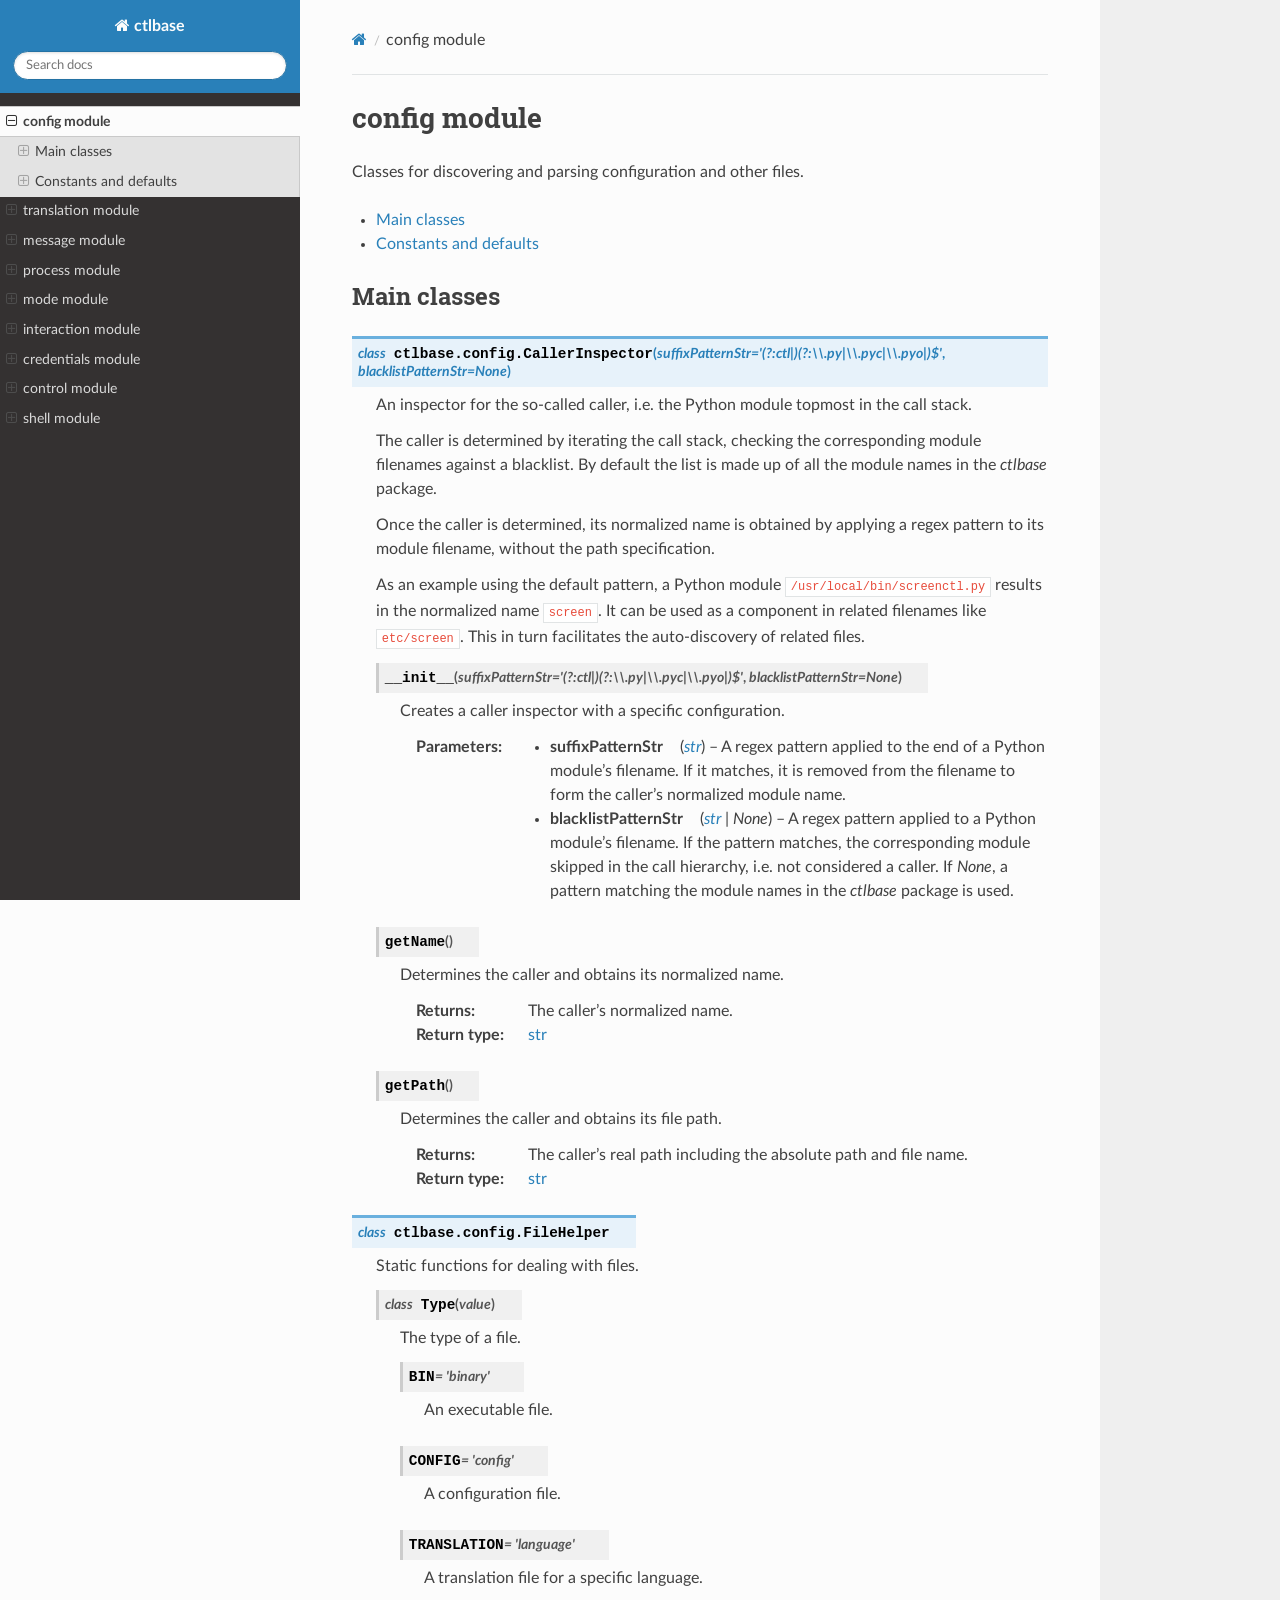
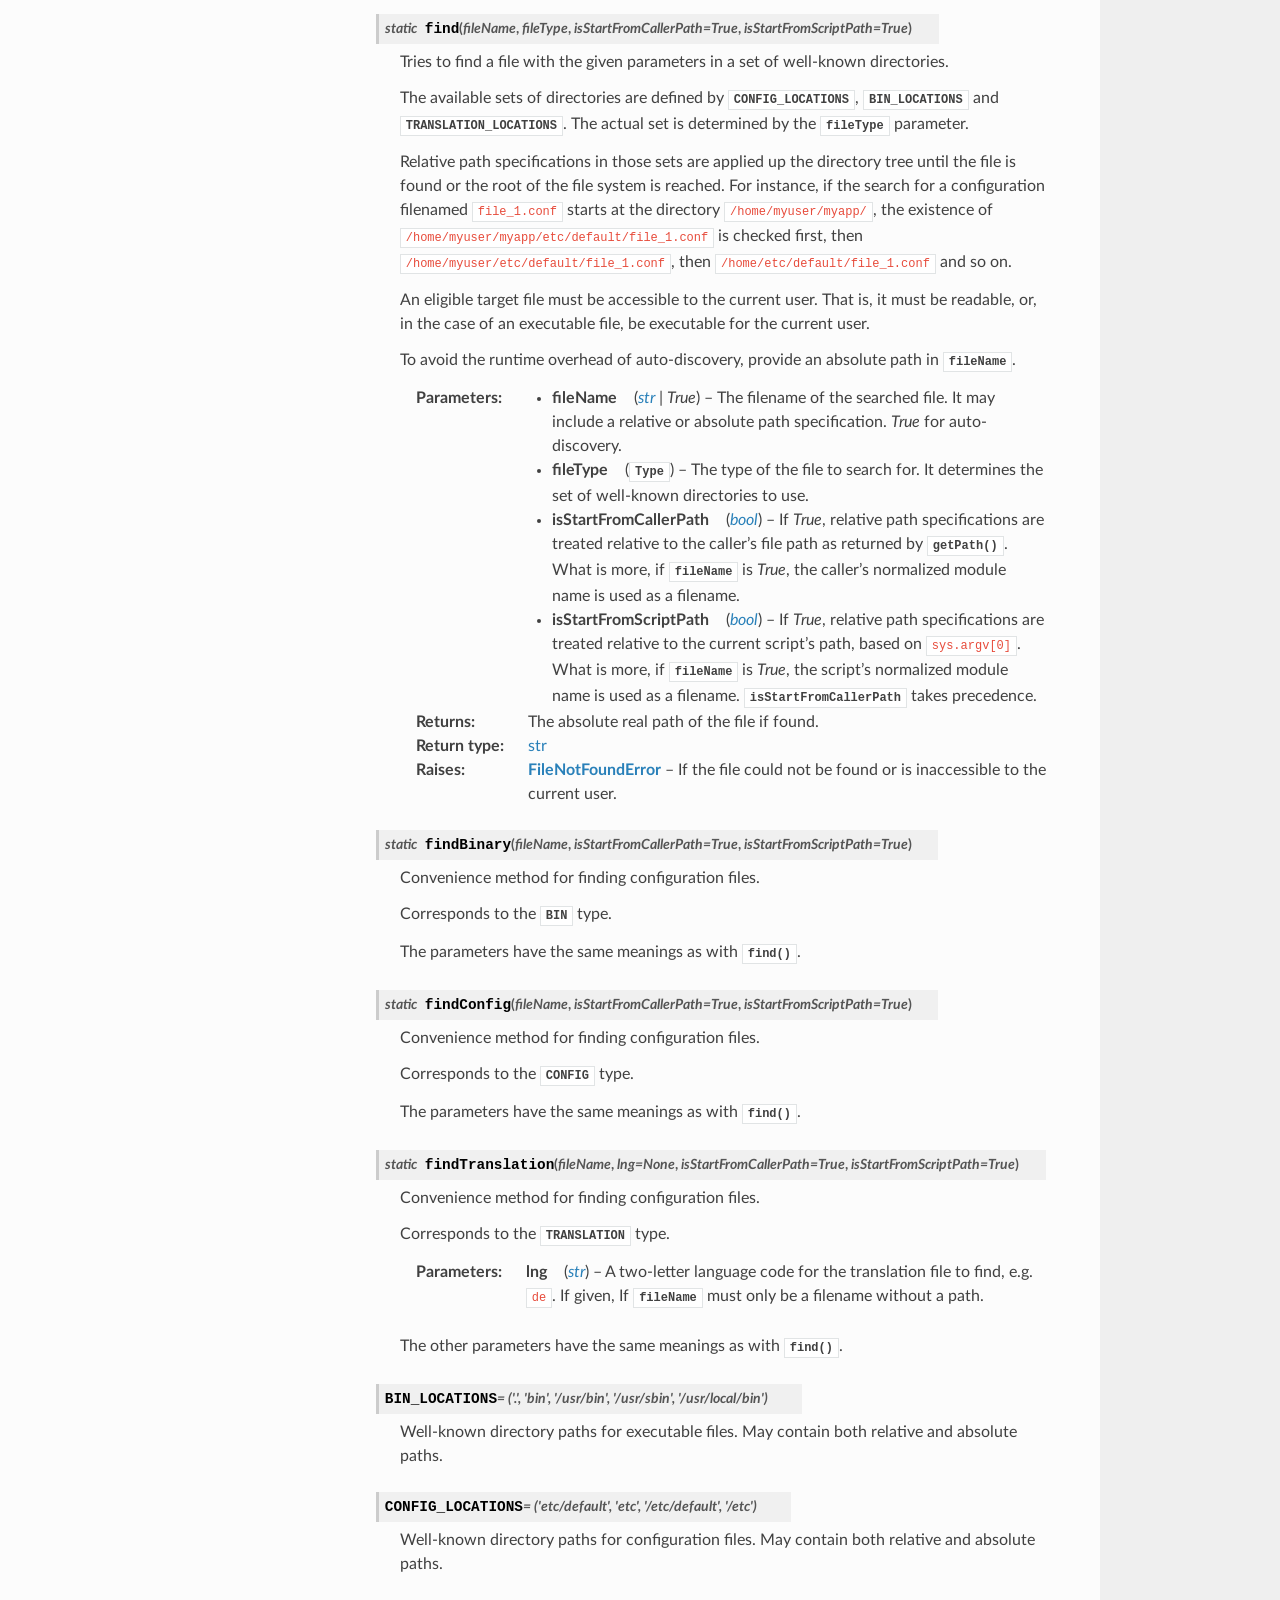
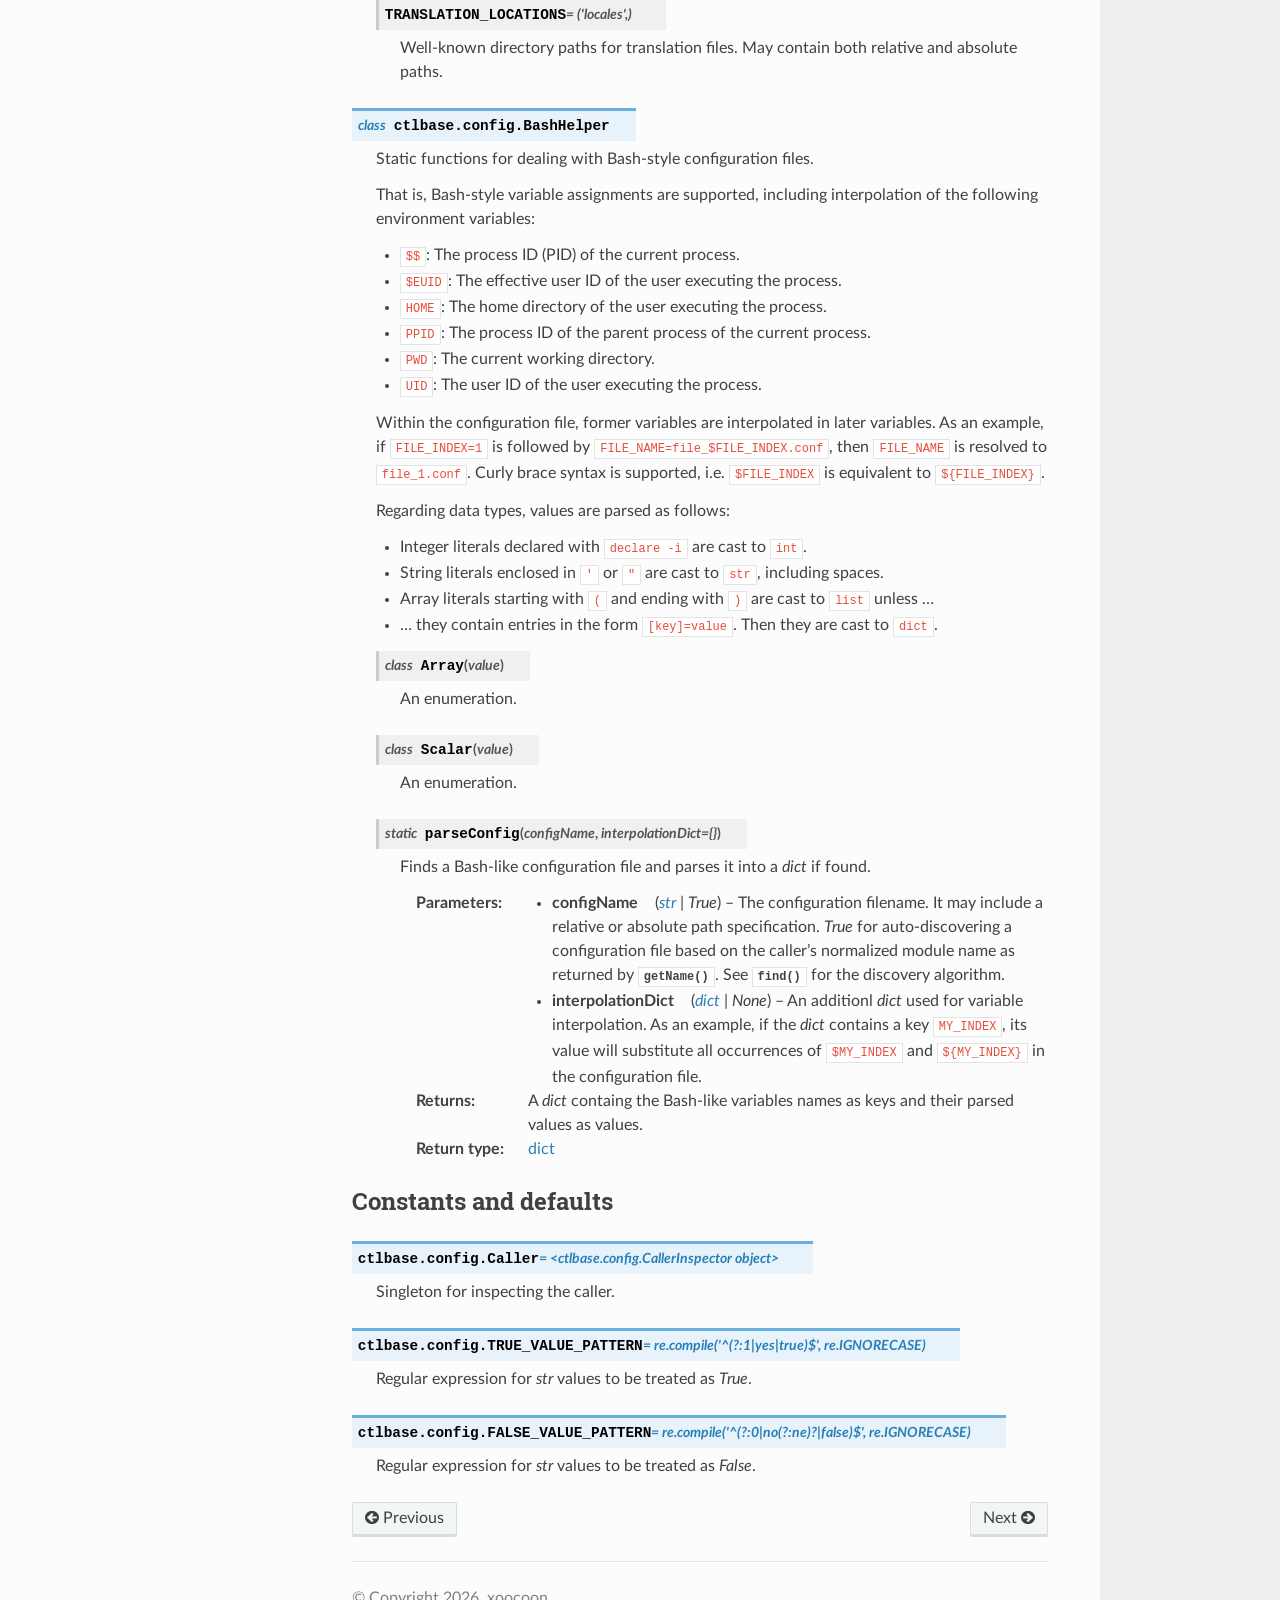
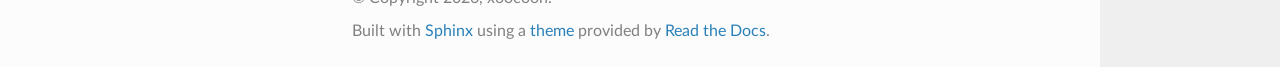
==== commit e19ef7d4: "Fixed sphinx generation errors" ====
--- a/docs/html/config.html
+++ b/docs/html/config.html
@@ -8,15 +8,15 @@
   <meta name="viewport" content="width=device-width, initial-scale=1.0" />
   <title>config module &mdash; ctlbase 1.0a3 documentation</title>
       <link rel="stylesheet" type="text/css" href="_static/pygments.css?v=b86133f3" />
-      <link rel="stylesheet" type="text/css" href="_static/css/theme.css?v=9f7e994e" />
-      <link rel="stylesheet" type="text/css" href="_static/sphinx_paramlinks.css?v=dd72e65a" />
+      <link rel="stylesheet" type="text/css" href="_static/css/theme.css?v=9edc463e" />
+      <link rel="stylesheet" type="text/css" href="_static/sphinx_paramlinks.css" />
 
   
-      <script src="_static/jquery.js?v=c5a2a4e5"></script>
+      <script src="_static/jquery.js?v=5d32c60e"></script>
       <script src="_static/_sphinx_javascript_frameworks_compat.js?v=2cd50e6c"></script>
-      <script src="_static/documentation_options.js?v=6ac1bee6"></script>
-      <script src="_static/doctools.js?v=d801d12e"></script>
-      <script src="_static/sphinx_highlight.js?v=b747cce0"></script>
+      <script src="_static/documentation_options.js?v=a35e1e6e"></script>
+      <script src="_static/doctools.js?v=9a2dae69"></script>
+      <script src="_static/sphinx_highlight.js?v=dc90522c"></script>
     <script src="_static/js/theme.js"></script>
     <link rel="index" title="Index" href="genindex.html" />
     <link rel="search" title="Search" href="search.html" />
@@ -45,7 +45,7 @@
         </div><div class="wy-menu wy-menu-vertical" data-spy="affix" role="navigation" aria-label="Navigation menu">
               <ul class="current">
 <li class="toctree-l1 current"><a class="current reference internal" href="#">config module</a><ul>
-<li class="toctree-l2"><a class="reference internal" href="#classes">Classes</a><ul>
+<li class="toctree-l2"><a class="reference internal" href="#main-classes">Main classes</a><ul>
 <li class="toctree-l3"><a class="reference internal" href="#ctlbase.config.CallerInspector"><code class="docutils literal notranslate"><span class="pre">CallerInspector</span></code></a><ul>
 <li class="toctree-l4"><a class="reference internal" href="#ctlbase.config.CallerInspector.__init__"><code class="docutils literal notranslate"><span class="pre">CallerInspector.__init__()</span></code></a></li>
 <li class="toctree-l4"><a class="reference internal" href="#ctlbase.config.CallerInspector.getName"><code class="docutils literal notranslate"><span class="pre">CallerInspector.getName()</span></code></a></li>
@@ -80,7 +80,7 @@
 </ul>
 </li>
 <li class="toctree-l1"><a class="reference internal" href="translation.html">translation module</a><ul>
-<li class="toctree-l2"><a class="reference internal" href="translation.html#classes">Classes</a><ul>
+<li class="toctree-l2"><a class="reference internal" href="translation.html#main-classes">Main classes</a><ul>
 <li class="toctree-l3"><a class="reference internal" href="translation.html#ctlbase.translation.TranslationManager"><code class="docutils literal notranslate"><span class="pre">TranslationManager</span></code></a><ul>
 <li class="toctree-l4"><a class="reference internal" href="translation.html#ctlbase.translation.TranslationManager.__init__"><code class="docutils literal notranslate"><span class="pre">TranslationManager.__init__()</span></code></a></li>
 <li class="toctree-l4"><a class="reference internal" href="translation.html#ctlbase.translation.TranslationManager.changeLanguage"><code class="docutils literal notranslate"><span class="pre">TranslationManager.changeLanguage()</span></code></a></li>
@@ -98,7 +98,7 @@
 </ul>
 </li>
 <li class="toctree-l1"><a class="reference internal" href="message.html">message module</a><ul>
-<li class="toctree-l2"><a class="reference internal" href="message.html#classes">Classes</a><ul>
+<li class="toctree-l2"><a class="reference internal" href="message.html#main-classes">Main classes</a><ul>
 <li class="toctree-l3"><a class="reference internal" href="message.html#ctlbase.message.Message"><code class="docutils literal notranslate"><span class="pre">Message</span></code></a><ul>
 <li class="toctree-l4"><a class="reference internal" href="message.html#ctlbase.message.Message.__eq__"><code class="docutils literal notranslate"><span class="pre">Message.__eq__()</span></code></a></li>
 <li class="toctree-l4"><a class="reference internal" href="message.html#ctlbase.message.Message.__init__"><code class="docutils literal notranslate"><span class="pre">Message.__init__()</span></code></a></li>
@@ -176,7 +176,7 @@
 </ul>
 </li>
 <li class="toctree-l1"><a class="reference internal" href="process.html">process module</a><ul>
-<li class="toctree-l2"><a class="reference internal" href="process.html#classes">Classes</a><ul>
+<li class="toctree-l2"><a class="reference internal" href="process.html#main-classes">Main classes</a><ul>
 <li class="toctree-l3"><a class="reference internal" href="process.html#ctlbase.process.LoopBase"><code class="docutils literal notranslate"><span class="pre">LoopBase</span></code></a></li>
 <li class="toctree-l3"><a class="reference internal" href="process.html#ctlbase.process.SyncMixin"><code class="docutils literal notranslate"><span class="pre">SyncMixin</span></code></a><ul>
 <li class="toctree-l4"><a class="reference internal" href="process.html#ctlbase.process.SyncMixin.syncify"><code class="docutils literal notranslate"><span class="pre">SyncMixin.syncify()</span></code></a></li>
@@ -216,7 +216,7 @@
 </ul>
 </li>
 <li class="toctree-l1"><a class="reference internal" href="mode.html">mode module</a><ul>
-<li class="toctree-l2"><a class="reference internal" href="mode.html#classes">Classes</a><ul>
+<li class="toctree-l2"><a class="reference internal" href="mode.html#main-classes">Main classes</a><ul>
 <li class="toctree-l3"><a class="reference internal" href="mode.html#ctlbase.mode.ModeDirHelper"><code class="docutils literal notranslate"><span class="pre">ModeDirHelper</span></code></a><ul>
 <li class="toctree-l4"><a class="reference internal" href="mode.html#ctlbase.mode.ModeDirHelper.find"><code class="docutils literal notranslate"><span class="pre">ModeDirHelper.find()</span></code></a></li>
 </ul>
@@ -242,7 +242,7 @@
 </ul>
 </li>
 <li class="toctree-l1"><a class="reference internal" href="interaction.html">interaction module</a><ul>
-<li class="toctree-l2"><a class="reference internal" href="interaction.html#classes">Classes</a><ul>
+<li class="toctree-l2"><a class="reference internal" href="interaction.html#main-classes">Main classes</a><ul>
 <li class="toctree-l3"><a class="reference internal" href="interaction.html#ctlbase.interaction.InteractionManager"><code class="docutils literal notranslate"><span class="pre">InteractionManager</span></code></a><ul>
 <li class="toctree-l4"><a class="reference internal" href="interaction.html#ctlbase.interaction.InteractionManager.__init__"><code class="docutils literal notranslate"><span class="pre">InteractionManager.__init__()</span></code></a></li>
 <li class="toctree-l4"><a class="reference internal" href="interaction.html#ctlbase.interaction.InteractionManager.promptForCredential"><code class="docutils literal notranslate"><span class="pre">InteractionManager.promptForCredential()</span></code></a></li>
@@ -259,7 +259,7 @@
 </ul>
 </li>
 <li class="toctree-l1"><a class="reference internal" href="credentials.html">credentials module</a><ul>
-<li class="toctree-l2"><a class="reference internal" href="credentials.html#classes">Classes</a><ul>
+<li class="toctree-l2"><a class="reference internal" href="credentials.html#main-classes">Main classes</a><ul>
 <li class="toctree-l3"><a class="reference internal" href="credentials.html#ctlbase.credentials.CredentialReader"><code class="docutils literal notranslate"><span class="pre">CredentialReader</span></code></a><ul>
 <li class="toctree-l4"><a class="reference internal" href="credentials.html#ctlbase.credentials.CredentialReader.__init__"><code class="docutils literal notranslate"><span class="pre">CredentialReader.__init__()</span></code></a></li>
 </ul>
@@ -327,7 +327,7 @@
 <li class="toctree-l3"><a class="reference internal" href="control.html#feedback">feedback</a></li>
 </ul>
 </li>
-<li class="toctree-l2"><a class="reference internal" href="control.html#classes">Classes</a><ul>
+<li class="toctree-l2"><a class="reference internal" href="control.html#main-classes">Main classes</a><ul>
 <li class="toctree-l3"><a class="reference internal" href="control.html#ctlbase.control.Control"><code class="docutils literal notranslate"><span class="pre">Control</span></code></a><ul>
 <li class="toctree-l4"><a class="reference internal" href="control.html#ctlbase.control.Control.__init__"><code class="docutils literal notranslate"><span class="pre">Control.__init__()</span></code></a></li>
 <li class="toctree-l4"><a class="reference internal" href="control.html#ctlbase.control.Control._actionToGrammarEn"><code class="docutils literal notranslate"><span class="pre">Control._actionToGrammarEn()</span></code></a></li>
@@ -387,7 +387,7 @@
 </ul>
 </li>
 <li class="toctree-l1"><a class="reference internal" href="shell.html">shell module</a><ul>
-<li class="toctree-l2"><a class="reference internal" href="shell.html#classes">Classes</a><ul>
+<li class="toctree-l2"><a class="reference internal" href="shell.html#main-classes">Main classes</a><ul>
 <li class="toctree-l3"><a class="reference internal" href="shell.html#ctlbase.shell.ControlShell"><code class="docutils literal notranslate"><span class="pre">ControlShell</span></code></a><ul>
 <li class="toctree-l4"><a class="reference internal" href="shell.html#ctlbase.shell.ControlShell.__exit__"><code class="docutils literal notranslate"><span class="pre">ControlShell.__exit__()</span></code></a></li>
 <li class="toctree-l4"><a class="reference internal" href="shell.html#ctlbase.shell.ControlShell.__init__"><code class="docutils literal notranslate"><span class="pre">ControlShell.__init__()</span></code></a></li>
@@ -445,12 +445,12 @@
 <p>Classes for discovering and parsing configuration and other files.</p>
 <nav class="contents local" id="contents">
 <ul class="simple">
-<li><p><a class="reference internal" href="#classes" id="id1">Classes</a></p></li>
+<li><p><a class="reference internal" href="#main-classes" id="id1">Main classes</a></p></li>
 <li><p><a class="reference internal" href="#constants-and-defaults" id="id2">Constants and defaults</a></p></li>
 </ul>
 </nav>
-<section id="classes">
-<h2><a class="toc-backref" href="#id1" role="doc-backlink">Classes</a><a class="headerlink" href="#classes" title="Link to this heading"></a></h2>
+<section id="main-classes">
+<h2><a class="toc-backref" href="#id1" role="doc-backlink">Main classes</a><a class="headerlink" href="#main-classes" title="Link to this heading"></a></h2>
 <dl class="py class">
 <dt class="sig sig-object py" id="ctlbase.config.CallerInspector">
 <em class="property"><span class="pre">class</span><span class="w"> </span></em><span class="sig-prename descclassname"><span class="pre">ctlbase.config.</span></span><span class="sig-name descname"><span class="pre">CallerInspector</span></span><span class="sig-paren">(</span><em class="sig-param"><span class="n"><span class="pre">suffixPatternStr</span></span><span class="o"><span class="pre">=</span></span><span class="default_value"><span class="pre">'(?:ctl|)(?:\\.py|\\.pyc|\\.pyo|)$'</span></span></em>, <em class="sig-param"><span class="n"><span class="pre">blacklistPatternStr</span></span><span class="o"><span class="pre">=</span></span><span class="default_value"><span class="pre">None</span></span></em><span class="sig-paren">)</span><a class="headerlink" href="#ctlbase.config.CallerInspector" title="Link to this definition"></a></dt>
--- a/docs/html/_static/css/theme.css
+++ b/docs/html/_static/css/theme.css
@@ -1,4 +1,4 @@
 html{box-sizing:border-box}*,:after,:before{box-sizing:inherit}article,aside,details,figcaption,figure,footer,header,hgroup,nav,section{display:block}audio,canvas,video{display:inline-block;*display:inline;*zoom:1}[hidden],audio:not([controls]){display:none}*{-webkit-box-sizing:border-box;-moz-box-sizing:border-box;box-sizing:border-box}html{font-size:100%;-webkit-text-size-adjust:100%;-ms-text-size-adjust:100%}body{margin:0}a:active,a:hover{outline:0}abbr[title]{border-bottom:1px dotted}b,strong{font-weight:700}blockquote{margin:0}dfn{font-style:italic}ins{background:#ff9;text-decoration:none}ins,mark{color:#000}mark{background:#ff0;font-style:italic;font-weight:700}.rst-content code,.rst-content tt,code,kbd,pre,samp{font-family:monospace,serif;_font-family:courier new,monospace;font-size:1em}pre{white-space:pre}q{quotes:none}q:after,q:before{content:"";content:none}small{font-size:85%}sub,sup{font-size:75%;line-height:0;position:relative;vertical-align:baseline}sup{top:-.5em}sub{bottom:-.25em}dl,ol,ul{margin:0;padding:0;list-style:none;list-style-image:none}li{list-style:none}dd{margin:0}img{border:0;-ms-interpolation-mode:bicubic;vertical-align:middle;max-width:100%}svg:not(:root){overflow:hidden}figure,form{margin:0}label{cursor:pointer}button,input,select,textarea{font-size:100%;margin:0;vertical-align:baseline;*vertical-align:middle}button,input{line-height:normal}button,input[type=button],input[type=reset],input[type=submit]{cursor:pointer;-webkit-appearance:button;*overflow:visible}button[disabled],input[disabled]{cursor:default}input[type=search]{-webkit-appearance:textfield;-moz-box-sizing:content-box;-webkit-box-sizing:content-box;box-sizing:content-box}textarea{resize:vertical}table{border-collapse:collapse;border-spacing:0}td{vertical-align:top}.chromeframe{margin:.2em 0;background:#ccc;color:#000;padding:.2em 0}.ir{display:block;border:0;text-indent:-999em;overflow:hidden;background-color:transparent;background-repeat:no-repeat;text-align:left;direction:ltr;*line-height:0}.ir br{display:none}.hidden{display:none!important;visibility:hidden}.visuallyhidden{border:0;clip:rect(0 0 0 0);height:1px;margin:-1px;overflow:hidden;padding:0;position:absolute;width:1px}.visuallyhidden.focusable:active,.visuallyhidden.focusable:focus{clip:auto;height:auto;margin:0;overflow:visible;position:static;width:auto}.invisible{visibility:hidden}.relative{position:relative}big,small{font-size:100%}@media print{body,html,section{background:none!important}*{box-shadow:none!important;text-shadow:none!important;filter:none!important;-ms-filter:none!important}a,a:visited{text-decoration:underline}.ir a:after,a[href^="#"]:after,a[href^="javascript:"]:after{content:""}blockquote,pre{page-break-inside:avoid}thead{display:table-header-group}img,tr{page-break-inside:avoid}img{max-width:100%!important}@page{margin:.5cm}.rst-content .toctree-wrapper>p.caption,h2,h3,p{orphans:3;widows:3}.rst-content .toctree-wrapper>p.caption,h2,h3{page-break-after:avoid}}.btn,.fa:before,.icon:before,.rst-content .admonition,.rst-content .admonition-title:before,.rst-content .admonition-todo,.rst-content .attention,.rst-content .caution,.rst-content .code-block-caption .headerlink:before,.rst-content .danger,.rst-content .eqno .headerlink:before,.rst-content .error,.rst-content .hint,.rst-content .important,.rst-content .note,.rst-content .seealso,.rst-content .tip,.rst-content .warning,.rst-content code.download span:first-child:before,.rst-content dl dt .headerlink:before,.rst-content h1 .headerlink:before,.rst-content h2 .headerlink:before,.rst-content h3 .headerlink:before,.rst-content h4 .headerlink:before,.rst-content h5 .headerlink:before,.rst-content h6 .headerlink:before,.rst-content p.caption .headerlink:before,.rst-content p .headerlink:before,.rst-content table>caption .headerlink:before,.rst-content tt.download span:first-child:before,.wy-alert,.wy-dropdown .caret:before,.wy-inline-validate.wy-inline-validate-danger .wy-input-context:before,.wy-inline-validate.wy-inline-validate-info .wy-input-context:before,.wy-inline-validate.wy-inline-validate-success .wy-input-context:before,.wy-inline-validate.wy-inline-validate-warning .wy-input-context:before,.wy-menu-vertical li.current>a button.toctree-expand:before,.wy-menu-vertical li.on a button.toctree-expand:before,.wy-menu-vertical li button.toctree-expand:before,input[type=color],input[type=date],input[type=datetime-local],input[type=datetime],input[type=email],input[type=month],input[type=number],input[type=password],input[type=search],input[type=tel],input[type=text],input[type=time],input[type=url],input[type=week],select,textarea{-webkit-font-smoothing:antialiased}.clearfix{*zoom:1}.clearfix:after,.clearfix:before{display:table;content:""}.clearfix:after{clear:both}/*!
  *  Font Awesome 4.7.0 by @davegandy - http://fontawesome.io - @fontawesome
  *  License - http://fontawesome.io/license (Font: SIL OFL 1.1, CSS: MIT License)
- */@font-face{font-family:FontAwesome;src:url(fonts/fontawesome-webfont.eot?674f50d287a8c48dc19ba404d20fe713);src:url(fonts/fontawesome-webfont.eot?674f50d287a8c48dc19ba404d20fe713?#iefix&v=4.7.0) format("embedded-opentype"),url(fonts/fontawesome-webfont.woff2?af7ae505a9eed503f8b8e6982036873e) format("woff2"),url(fonts/fontawesome-webfont.woff?fee66e712a8a08eef5805a46892932ad) format("woff"),url(fonts/fontawesome-webfont.ttf?b06871f281fee6b241d60582ae9369b9) format("truetype"),url(fonts/fontawesome-webfont.svg?912ec66d7572ff821749319396470bde#fontawesomeregular) format("svg");font-weight:400;font-style:normal}.fa,.icon,.rst-content .admonition-title,.rst-content .code-block-caption .headerlink,.rst-content .eqno .headerlink,.rst-content code.download span:first-child,.rst-content dl dt .headerlink,.rst-content h1 .headerlink,.rst-content h2 .headerlink,.rst-content h3 .headerlink,.rst-content h4 .headerlink,.rst-content h5 .headerlink,.rst-content h6 .headerlink,.rst-content p.caption .headerlink,.rst-content p .headerlink,.rst-content table>caption .headerlink,.rst-content tt.download span:first-child,.wy-menu-vertical li.current>a button.toctree-expand,.wy-menu-vertical li.on a button.toctree-expand,.wy-menu-vertical li button.toctree-expand{display:inline-block;font:normal normal normal 14px/1 FontAwesome;font-size:inherit;text-rendering:auto;-webkit-font-smoothing:antialiased;-moz-osx-font-smoothing:grayscale}.fa-lg{font-size:1.33333em;line-height:.75em;vertical-align:-15%}.fa-2x{font-size:2em}.fa-3x{font-size:3em}.fa-4x{font-size:4em}.fa-5x{font-size:5em}.fa-fw{width:1.28571em;text-align:center}.fa-ul{padding-left:0;margin-left:2.14286em;list-style-type:none}.fa-ul>li{position:relative}.fa-li{position:absolute;left:-2.14286em;width:2.14286em;top:.14286em;text-align:center}.fa-li.fa-lg{left:-1.85714em}.fa-border{padding:.2em .25em .15em;border:.08em solid #eee;border-radius:.1em}.fa-pull-left{float:left}.fa-pull-right{float:right}.fa-pull-left.icon,.fa.fa-pull-left,.rst-content .code-block-caption .fa-pull-left.headerlink,.rst-content .eqno .fa-pull-left.headerlink,.rst-content .fa-pull-left.admonition-title,.rst-content code.download span.fa-pull-left:first-child,.rst-content dl dt .fa-pull-left.headerlink,.rst-content h1 .fa-pull-left.headerlink,.rst-content h2 .fa-pull-left.headerlink,.rst-content h3 .fa-pull-left.headerlink,.rst-content h4 .fa-pull-left.headerlink,.rst-content h5 .fa-pull-left.headerlink,.rst-content h6 .fa-pull-left.headerlink,.rst-content p .fa-pull-left.headerlink,.rst-content table>caption .fa-pull-left.headerlink,.rst-content tt.download span.fa-pull-left:first-child,.wy-menu-vertical li.current>a button.fa-pull-left.toctree-expand,.wy-menu-vertical li.on a button.fa-pull-left.toctree-expand,.wy-menu-vertical li button.fa-pull-left.toctree-expand{margin-right:.3em}.fa-pull-right.icon,.fa.fa-pull-right,.rst-content .code-block-caption .fa-pull-right.headerlink,.rst-content .eqno .fa-pull-right.headerlink,.rst-content .fa-pull-right.admonition-title,.rst-content code.download span.fa-pull-right:first-child,.rst-content dl dt .fa-pull-right.headerlink,.rst-content h1 .fa-pull-right.headerlink,.rst-content h2 .fa-pull-right.headerlink,.rst-content h3 .fa-pull-right.headerlink,.rst-content h4 .fa-pull-right.headerlink,.rst-content h5 .fa-pull-right.headerlink,.rst-content h6 .fa-pull-right.headerlink,.rst-content p .fa-pull-right.headerlink,.rst-content table>caption .fa-pull-right.headerlink,.rst-content tt.download span.fa-pull-right:first-child,.wy-menu-vertical li.current>a button.fa-pull-right.toctree-expand,.wy-menu-vertical li.on a button.fa-pull-right.toctree-expand,.wy-menu-vertical li button.fa-pull-right.toctree-expand{margin-left:.3em}.pull-right{float:right}.pull-left{float:left}.fa.pull-left,.pull-left.icon,.rst-content .code-block-caption .pull-left.headerlink,.rst-content .eqno .pull-left.headerlink,.rst-content .pull-left.admonition-title,.rst-content code.download span.pull-left:first-child,.rst-content dl dt .pull-left.headerlink,.rst-content h1 .pull-left.headerlink,.rst-content h2 .pull-left.headerlink,.rst-content h3 .pull-left.headerlink,.rst-content h4 .pull-left.headerlink,.rst-content h5 .pull-left.headerlink,.rst-content h6 .pull-left.headerlink,.rst-content p .pull-left.headerlink,.rst-content table>caption .pull-left.headerlink,.rst-content tt.download span.pull-left:first-child,.wy-menu-vertical li.current>a button.pull-left.toctree-expand,.wy-menu-vertical li.on a button.pull-left.toctree-expand,.wy-menu-vertical li button.pull-left.toctree-expand{margin-right:.3em}.fa.pull-right,.pull-right.icon,.rst-content .code-block-caption .pull-right.headerlink,.rst-content .eqno .pull-right.headerlink,.rst-content .pull-right.admonition-title,.rst-content code.download span.pull-right:first-child,.rst-content dl dt .pull-right.headerlink,.rst-content h1 .pull-right.headerlink,.rst-content h2 .pull-right.headerlink,.rst-content h3 .pull-right.headerlink,.rst-content h4 .pull-right.headerlink,.rst-content h5 .pull-right.headerlink,.rst-content h6 .pull-right.headerlink,.rst-content p .pull-right.headerlink,.rst-content table>caption .pull-right.headerlink,.rst-content tt.download span.pull-right:first-child,.wy-menu-vertical li.current>a button.pull-right.toctree-expand,.wy-menu-vertical li.on a button.pull-right.toctree-expand,.wy-menu-vertical li button.pull-right.toctree-expand{margin-left:.3em}.fa-spin{-webkit-animation:fa-spin 2s linear infinite;animation:fa-spin 2s linear infinite}.fa-pulse{-webkit-animation:fa-spin 1s steps(8) infinite;animation:fa-spin 1s steps(8) infinite}@-webkit-keyframes fa-spin{0%{-webkit-transform:rotate(0deg);transform:rotate(0deg)}to{-webkit-transform:rotate(359deg);transform:rotate(359deg)}}@keyframes fa-spin{0%{-webkit-transform:rotate(0deg);transform:rotate(0deg)}to{-webkit-transform:rotate(359deg);transform:rotate(359deg)}}.fa-rotate-90{-ms-filter:"progid:DXImageTransform.Microsoft.BasicImage(rotation=1)";-webkit-transform:rotate(90deg);-ms-transform:rotate(90deg);transform:rotate(90deg)}.fa-rotate-180{-ms-filter:"progid:DXImageTransform.Microsoft.BasicImage(rotation=2)";-webkit-transform:rotate(180deg);-ms-transform:rotate(180deg);transform:rotate(180deg)}.fa-rotate-270{-ms-filter:"progid:DXImageTransform.Microsoft.BasicImage(rotation=3)";-webkit-transform:rotate(270deg);-ms-transform:rotate(270deg);transform:rotate(270deg)}.fa-flip-horizontal{-ms-filter:"progid:DXImageTransform.Microsoft.BasicImage(rotation=0, mirror=1)";-webkit-transform:scaleX(-1);-ms-transform:scaleX(-1);transform:scaleX(-1)}.fa-flip-vertical{-ms-filter:"progid:DXImageTransform.Microsoft.BasicImage(rotation=2, mirror=1)";-webkit-transform:scaleY(-1);-ms-transform:scaleY(-1);transform:scaleY(-1)}:root .fa-flip-horizontal,:root .fa-flip-vertical,:root .fa-rotate-90,:root .fa-rotate-180,:root .fa-rotate-270{filter:none}.fa-stack{position:relative;display:inline-block;width:2em;height:2em;line-height:2em;vertical-align:middle}.fa-stack-1x,.fa-stack-2x{position:absolute;left:0;width:100%;text-align:center}.fa-stack-1x{line-height:inherit}.fa-stack-2x{font-size:2em}.fa-inverse{color:#fff}.fa-glass:before{content:""}.fa-music:before{content:""}.fa-search:before,.icon-search:before{content:""}.fa-envelope-o:before{content:""}.fa-heart:before{content:""}.fa-star:before{content:""}.fa-star-o:before{content:""}.fa-user:before{content:""}.fa-film:before{content:""}.fa-th-large:before{content:""}.fa-th:before{content:""}.fa-th-list:before{content:""}.fa-check:before{content:""}.fa-close:before,.fa-remove:before,.fa-times:before{content:""}.fa-search-plus:before{content:""}.fa-search-minus:before{content:""}.fa-power-off:before{content:""}.fa-signal:before{content:""}.fa-cog:before,.fa-gear:before{content:""}.fa-trash-o:before{content:""}.fa-home:before,.icon-home:before{content:""}.fa-file-o:before{content:""}.fa-clock-o:before{content:""}.fa-road:before{content:""}.fa-download:before,.rst-content code.download span:first-child:before,.rst-content tt.download span:first-child:before{content:""}.fa-arrow-circle-o-down:before{content:""}.fa-arrow-circle-o-up:before{content:""}.fa-inbox:before{content:""}.fa-play-circle-o:before{content:""}.fa-repeat:before,.fa-rotate-right:before{content:""}.fa-refresh:before{content:""}.fa-list-alt:before{content:""}.fa-lock:before{content:""}.fa-flag:before{content:""}.fa-headphones:before{content:""}.fa-volume-off:before{content:""}.fa-volume-down:before{content:""}.fa-volume-up:before{content:""}.fa-qrcode:before{content:""}.fa-barcode:before{content:""}.fa-tag:before{content:""}.fa-tags:before{content:""}.fa-book:before,.icon-book:before{content:""}.fa-bookmark:before{content:""}.fa-print:before{content:""}.fa-camera:before{content:""}.fa-font:before{content:""}.fa-bold:before{content:""}.fa-italic:before{content:""}.fa-text-height:before{content:""}.fa-text-width:before{content:""}.fa-align-left:before{content:""}.fa-align-center:before{content:""}.fa-align-right:before{content:""}.fa-align-justify:before{content:""}.fa-list:before{content:""}.fa-dedent:before,.fa-outdent:before{content:""}.fa-indent:before{content:""}.fa-video-camera:before{content:""}.fa-image:before,.fa-photo:before,.fa-picture-o:before{content:""}.fa-pencil:before{content:""}.fa-map-marker:before{content:""}.fa-adjust:before{content:""}.fa-tint:before{content:""}.fa-edit:before,.fa-pencil-square-o:before{content:""}.fa-share-square-o:before{content:""}.fa-check-square-o:before{content:""}.fa-arrows:before{content:""}.fa-step-backward:before{content:""}.fa-fast-backward:before{content:""}.fa-backward:before{content:""}.fa-play:before{content:""}.fa-pause:before{content:""}.fa-stop:before{content:""}.fa-forward:before{content:""}.fa-fast-forward:before{content:""}.fa-step-forward:before{content:""}.fa-eject:before{content:""}.fa-chevron-left:before{content:""}.fa-chevron-right:before{content:""}.fa-plus-circle:before{content:""}.fa-minus-circle:before{content:""}.fa-times-circle:before,.wy-inline-validate.wy-inline-validate-danger .wy-input-context:before{content:""}.fa-check-circle:before,.wy-inline-validate.wy-inline-validate-success .wy-input-context:before{content:""}.fa-question-circle:before{content:""}.fa-info-circle:before{content:""}.fa-crosshairs:before{content:""}.fa-times-circle-o:before{content:""}.fa-check-circle-o:before{content:""}.fa-ban:before{content:""}.fa-arrow-left:before{content:""}.fa-arrow-right:before{content:""}.fa-arrow-up:before{content:""}.fa-arrow-down:before{content:""}.fa-mail-forward:before,.fa-share:before{content:""}.fa-expand:before{content:""}.fa-compress:before{content:""}.fa-plus:before{content:""}.fa-minus:before{content:""}.fa-asterisk:before{content:""}.fa-exclamation-circle:before,.rst-content .admonition-title:before,.wy-inline-validate.wy-inline-validate-info .wy-input-context:before,.wy-inline-validate.wy-inline-validate-warning .wy-input-context:before{content:""}.fa-gift:before{content:""}.fa-leaf:before{content:""}.fa-fire:before,.icon-fire:before{content:""}.fa-eye:before{content:""}.fa-eye-slash:before{content:""}.fa-exclamation-triangle:before,.fa-warning:before{content:""}.fa-plane:before{content:""}.fa-calendar:before{content:""}.fa-random:before{content:""}.fa-comment:before{content:""}.fa-magnet:before{content:""}.fa-chevron-up:before{content:""}.fa-chevron-down:before{content:""}.fa-retweet:before{content:""}.fa-shopping-cart:before{content:""}.fa-folder:before{content:""}.fa-folder-open:before{content:""}.fa-arrows-v:before{content:""}.fa-arrows-h:before{content:""}.fa-bar-chart-o:before,.fa-bar-chart:before{content:""}.fa-twitter-square:before{content:""}.fa-facebook-square:before{content:""}.fa-camera-retro:before{content:""}.fa-key:before{content:""}.fa-cogs:before,.fa-gears:before{content:""}.fa-comments:before{content:""}.fa-thumbs-o-up:before{content:""}.fa-thumbs-o-down:before{content:""}.fa-star-half:before{content:""}.fa-heart-o:before{content:""}.fa-sign-out:before{content:""}.fa-linkedin-square:before{content:""}.fa-thumb-tack:before{content:""}.fa-external-link:before{content:""}.fa-sign-in:before{content:""}.fa-trophy:before{content:""}.fa-github-square:before{content:""}.fa-upload:before{content:""}.fa-lemon-o:before{content:""}.fa-phone:before{content:""}.fa-square-o:before{content:""}.fa-bookmark-o:before{content:""}.fa-phone-square:before{content:""}.fa-twitter:before{content:""}.fa-facebook-f:before,.fa-facebook:before{content:""}.fa-github:before,.icon-github:before{content:""}.fa-unlock:before{content:""}.fa-credit-card:before{content:""}.fa-feed:before,.fa-rss:before{content:""}.fa-hdd-o:before{content:""}.fa-bullhorn:before{content:""}.fa-bell:before{content:""}.fa-certificate:before{content:""}.fa-hand-o-right:before{content:""}.fa-hand-o-left:before{content:""}.fa-hand-o-up:before{content:""}.fa-hand-o-down:before{content:""}.fa-arrow-circle-left:before,.icon-circle-arrow-left:before{content:""}.fa-arrow-circle-right:before,.icon-circle-arrow-right:before{content:""}.fa-arrow-circle-up:before{content:""}.fa-arrow-circle-down:before{content:""}.fa-globe:before{content:""}.fa-wrench:before{content:""}.fa-tasks:before{content:""}.fa-filter:before{content:""}.fa-briefcase:before{content:""}.fa-arrows-alt:before{content:""}.fa-group:before,.fa-users:before{content:""}.fa-chain:before,.fa-link:before,.icon-link:before{content:""}.fa-cloud:before{content:""}.fa-flask:before{content:""}.fa-cut:before,.fa-scissors:before{content:""}.fa-copy:before,.fa-files-o:before{content:""}.fa-paperclip:before{content:""}.fa-floppy-o:before,.fa-save:before{content:""}.fa-square:before{content:""}.fa-bars:before,.fa-navicon:before,.fa-reorder:before{content:""}.fa-list-ul:before{content:""}.fa-list-ol:before{content:""}.fa-strikethrough:before{content:""}.fa-underline:before{content:""}.fa-table:before{content:""}.fa-magic:before{content:""}.fa-truck:before{content:""}.fa-pinterest:before{content:""}.fa-pinterest-square:before{content:""}.fa-google-plus-square:before{content:""}.fa-google-plus:before{content:""}.fa-money:before{content:""}.fa-caret-down:before,.icon-caret-down:before,.wy-dropdown .caret:before{content:""}.fa-caret-up:before{content:""}.fa-caret-left:before{content:""}.fa-caret-right:before{content:""}.fa-columns:before{content:""}.fa-sort:before,.fa-unsorted:before{content:""}.fa-sort-desc:before,.fa-sort-down:before{content:""}.fa-sort-asc:before,.fa-sort-up:before{content:""}.fa-envelope:before{content:""}.fa-linkedin:before{content:""}.fa-rotate-left:before,.fa-undo:before{content:""}.fa-gavel:before,.fa-legal:before{content:""}.fa-dashboard:before,.fa-tachometer:before{content:""}.fa-comment-o:before{content:""}.fa-comments-o:before{content:""}.fa-bolt:before,.fa-flash:before{content:""}.fa-sitemap:before{content:""}.fa-umbrella:before{content:""}.fa-clipboard:before,.fa-paste:before{content:""}.fa-lightbulb-o:before{content:""}.fa-exchange:before{content:""}.fa-cloud-download:before{content:""}.fa-cloud-upload:before{content:""}.fa-user-md:before{content:""}.fa-stethoscope:before{content:""}.fa-suitcase:before{content:""}.fa-bell-o:before{content:""}.fa-coffee:before{content:""}.fa-cutlery:before{content:""}.fa-file-text-o:before{content:""}.fa-building-o:before{content:""}.fa-hospital-o:before{content:""}.fa-ambulance:before{content:""}.fa-medkit:before{content:""}.fa-fighter-jet:before{content:""}.fa-beer:before{content:""}.fa-h-square:before{content:""}.fa-plus-square:before{content:""}.fa-angle-double-left:before{content:""}.fa-angle-double-right:before{content:""}.fa-angle-double-up:before{content:""}.fa-angle-double-down:before{content:""}.fa-angle-left:before{content:""}.fa-angle-right:before{content:""}.fa-angle-up:before{content:""}.fa-angle-down:before{content:""}.fa-desktop:before{content:""}.fa-laptop:before{content:""}.fa-tablet:before{content:""}.fa-mobile-phone:before,.fa-mobile:before{content:""}.fa-circle-o:before{content:""}.fa-quote-left:before{content:""}.fa-quote-right:before{content:""}.fa-spinner:before{content:""}.fa-circle:before{content:""}.fa-mail-reply:before,.fa-reply:before{content:""}.fa-github-alt:before{content:""}.fa-folder-o:before{content:""}.fa-folder-open-o:before{content:""}.fa-smile-o:before{content:""}.fa-frown-o:before{content:""}.fa-meh-o:before{content:""}.fa-gamepad:before{content:""}.fa-keyboard-o:before{content:""}.fa-flag-o:before{content:""}.fa-flag-checkered:before{content:""}.fa-terminal:before{content:""}.fa-code:before{content:""}.fa-mail-reply-all:before,.fa-reply-all:before{content:""}.fa-star-half-empty:before,.fa-star-half-full:before,.fa-star-half-o:before{content:""}.fa-location-arrow:before{content:""}.fa-crop:before{content:""}.fa-code-fork:before{content:""}.fa-chain-broken:before,.fa-unlink:before{content:""}.fa-question:before{content:""}.fa-info:before{content:""}.fa-exclamation:before{content:""}.fa-superscript:before{content:""}.fa-subscript:before{content:""}.fa-eraser:before{content:""}.fa-puzzle-piece:before{content:""}.fa-microphone:before{content:""}.fa-microphone-slash:before{content:""}.fa-shield:before{content:""}.fa-calendar-o:before{content:""}.fa-fire-extinguisher:before{content:""}.fa-rocket:before{content:""}.fa-maxcdn:before{content:""}.fa-chevron-circle-left:before{content:""}.fa-chevron-circle-right:before{content:""}.fa-chevron-circle-up:before{content:""}.fa-chevron-circle-down:before{content:""}.fa-html5:before{content:""}.fa-css3:before{content:""}.fa-anchor:before{content:""}.fa-unlock-alt:before{content:""}.fa-bullseye:before{content:""}.fa-ellipsis-h:before{content:""}.fa-ellipsis-v:before{content:""}.fa-rss-square:before{content:""}.fa-play-circle:before{content:""}.fa-ticket:before{content:""}.fa-minus-square:before{content:""}.fa-minus-square-o:before,.wy-menu-vertical li.current>a button.toctree-expand:before,.wy-menu-vertical li.on a button.toctree-expand:before{content:""}.fa-level-up:before{content:""}.fa-level-down:before{content:""}.fa-check-square:before{content:""}.fa-pencil-square:before{content:""}.fa-external-link-square:before{content:""}.fa-share-square:before{content:""}.fa-compass:before{content:""}.fa-caret-square-o-down:before,.fa-toggle-down:before{content:""}.fa-caret-square-o-up:before,.fa-toggle-up:before{content:""}.fa-caret-square-o-right:before,.fa-toggle-right:before{content:""}.fa-eur:before,.fa-euro:before{content:""}.fa-gbp:before{content:""}.fa-dollar:before,.fa-usd:before{content:""}.fa-inr:before,.fa-rupee:before{content:""}.fa-cny:before,.fa-jpy:before,.fa-rmb:before,.fa-yen:before{content:""}.fa-rouble:before,.fa-rub:before,.fa-ruble:before{content:""}.fa-krw:before,.fa-won:before{content:""}.fa-bitcoin:before,.fa-btc:before{content:""}.fa-file:before{content:""}.fa-file-text:before{content:""}.fa-sort-alpha-asc:before{content:""}.fa-sort-alpha-desc:before{content:""}.fa-sort-amount-asc:before{content:""}.fa-sort-amount-desc:before{content:""}.fa-sort-numeric-asc:before{content:""}.fa-sort-numeric-desc:before{content:""}.fa-thumbs-up:before{content:""}.fa-thumbs-down:before{content:""}.fa-youtube-square:before{content:""}.fa-youtube:before{content:""}.fa-xing:before{content:""}.fa-xing-square:before{content:""}.fa-youtube-play:before{content:""}.fa-dropbox:before{content:""}.fa-stack-overflow:before{content:""}.fa-instagram:before{content:""}.fa-flickr:before{content:""}.fa-adn:before{content:""}.fa-bitbucket:before,.icon-bitbucket:before{content:""}.fa-bitbucket-square:before{content:""}.fa-tumblr:before{content:""}.fa-tumblr-square:before{content:""}.fa-long-arrow-down:before{content:""}.fa-long-arrow-up:before{content:""}.fa-long-arrow-left:before{content:""}.fa-long-arrow-right:before{content:""}.fa-apple:before{content:""}.fa-windows:before{content:""}.fa-android:before{content:""}.fa-linux:before{content:""}.fa-dribbble:before{content:""}.fa-skype:before{content:""}.fa-foursquare:before{content:""}.fa-trello:before{content:""}.fa-female:before{content:""}.fa-male:before{content:""}.fa-gittip:before,.fa-gratipay:before{content:""}.fa-sun-o:before{content:""}.fa-moon-o:before{content:""}.fa-archive:before{content:""}.fa-bug:before{content:""}.fa-vk:before{content:""}.fa-weibo:before{content:""}.fa-renren:before{content:""}.fa-pagelines:before{content:""}.fa-stack-exchange:before{content:""}.fa-arrow-circle-o-right:before{content:""}.fa-arrow-circle-o-left:before{content:""}.fa-caret-square-o-left:before,.fa-toggle-left:before{content:""}.fa-dot-circle-o:before{content:""}.fa-wheelchair:before{content:""}.fa-vimeo-square:before{content:""}.fa-try:before,.fa-turkish-lira:before{content:""}.fa-plus-square-o:before,.wy-menu-vertical li button.toctree-expand:before{content:""}.fa-space-shuttle:before{content:""}.fa-slack:before{content:""}.fa-envelope-square:before{content:""}.fa-wordpress:before{content:""}.fa-openid:before{content:""}.fa-bank:before,.fa-institution:before,.fa-university:before{content:""}.fa-graduation-cap:before,.fa-mortar-board:before{content:""}.fa-yahoo:before{content:""}.fa-google:before{content:""}.fa-reddit:before{content:""}.fa-reddit-square:before{content:""}.fa-stumbleupon-circle:before{content:""}.fa-stumbleupon:before{content:""}.fa-delicious:before{content:""}.fa-digg:before{content:""}.fa-pied-piper-pp:before{content:""}.fa-pied-piper-alt:before{content:""}.fa-drupal:before{content:""}.fa-joomla:before{content:""}.fa-language:before{content:""}.fa-fax:before{content:""}.fa-building:before{content:""}.fa-child:before{content:""}.fa-paw:before{content:""}.fa-spoon:before{content:""}.fa-cube:before{content:""}.fa-cubes:before{content:""}.fa-behance:before{content:""}.fa-behance-square:before{content:""}.fa-steam:before{content:""}.fa-steam-square:before{content:""}.fa-recycle:before{content:""}.fa-automobile:before,.fa-car:before{content:""}.fa-cab:before,.fa-taxi:before{content:""}.fa-tree:before{content:""}.fa-spotify:before{content:""}.fa-deviantart:before{content:""}.fa-soundcloud:before{content:""}.fa-database:before{content:""}.fa-file-pdf-o:before{content:""}.fa-file-word-o:before{content:""}.fa-file-excel-o:before{content:""}.fa-file-powerpoint-o:before{content:""}.fa-file-image-o:before,.fa-file-photo-o:before,.fa-file-picture-o:before{content:""}.fa-file-archive-o:before,.fa-file-zip-o:before{content:""}.fa-file-audio-o:before,.fa-file-sound-o:before{content:""}.fa-file-movie-o:before,.fa-file-video-o:before{content:""}.fa-file-code-o:before{content:""}.fa-vine:before{content:""}.fa-codepen:before{content:""}.fa-jsfiddle:before{content:""}.fa-life-bouy:before,.fa-life-buoy:before,.fa-life-ring:before,.fa-life-saver:before,.fa-support:before{content:""}.fa-circle-o-notch:before{content:""}.fa-ra:before,.fa-rebel:before,.fa-resistance:before{content:""}.fa-empire:before,.fa-ge:before{content:""}.fa-git-square:before{content:""}.fa-git:before{content:""}.fa-hacker-news:before,.fa-y-combinator-square:before,.fa-yc-square:before{content:""}.fa-tencent-weibo:before{content:""}.fa-qq:before{content:""}.fa-wechat:before,.fa-weixin:before{content:""}.fa-paper-plane:before,.fa-send:before{content:""}.fa-paper-plane-o:before,.fa-send-o:before{content:""}.fa-history:before{content:""}.fa-circle-thin:before{content:""}.fa-header:before{content:""}.fa-paragraph:before{content:""}.fa-sliders:before{content:""}.fa-share-alt:before{content:""}.fa-share-alt-square:before{content:""}.fa-bomb:before{content:""}.fa-futbol-o:before,.fa-soccer-ball-o:before{content:""}.fa-tty:before{content:""}.fa-binoculars:before{content:""}.fa-plug:before{content:""}.fa-slideshare:before{content:""}.fa-twitch:before{content:""}.fa-yelp:before{content:""}.fa-newspaper-o:before{content:""}.fa-wifi:before{content:""}.fa-calculator:before{content:""}.fa-paypal:before{content:""}.fa-google-wallet:before{content:""}.fa-cc-visa:before{content:""}.fa-cc-mastercard:before{content:""}.fa-cc-discover:before{content:""}.fa-cc-amex:before{content:""}.fa-cc-paypal:before{content:""}.fa-cc-stripe:before{content:""}.fa-bell-slash:before{content:""}.fa-bell-slash-o:before{content:""}.fa-trash:before{content:""}.fa-copyright:before{content:""}.fa-at:before{content:""}.fa-eyedropper:before{content:""}.fa-paint-brush:before{content:""}.fa-birthday-cake:before{content:""}.fa-area-chart:before{content:""}.fa-pie-chart:before{content:""}.fa-line-chart:before{content:""}.fa-lastfm:before{content:""}.fa-lastfm-square:before{content:""}.fa-toggle-off:before{content:""}.fa-toggle-on:before{content:""}.fa-bicycle:before{content:""}.fa-bus:before{content:""}.fa-ioxhost:before{content:""}.fa-angellist:before{content:""}.fa-cc:before{content:""}.fa-ils:before,.fa-shekel:before,.fa-sheqel:before{content:""}.fa-meanpath:before{content:""}.fa-buysellads:before{content:""}.fa-connectdevelop:before{content:""}.fa-dashcube:before{content:""}.fa-forumbee:before{content:""}.fa-leanpub:before{content:""}.fa-sellsy:before{content:""}.fa-shirtsinbulk:before{content:""}.fa-simplybuilt:before{content:""}.fa-skyatlas:before{content:""}.fa-cart-plus:before{content:""}.fa-cart-arrow-down:before{content:""}.fa-diamond:before{content:""}.fa-ship:before{content:""}.fa-user-secret:before{content:""}.fa-motorcycle:before{content:""}.fa-street-view:before{content:""}.fa-heartbeat:before{content:""}.fa-venus:before{content:""}.fa-mars:before{content:""}.fa-mercury:before{content:""}.fa-intersex:before,.fa-transgender:before{content:""}.fa-transgender-alt:before{content:""}.fa-venus-double:before{content:""}.fa-mars-double:before{content:""}.fa-venus-mars:before{content:""}.fa-mars-stroke:before{content:""}.fa-mars-stroke-v:before{content:""}.fa-mars-stroke-h:before{content:""}.fa-neuter:before{content:""}.fa-genderless:before{content:""}.fa-facebook-official:before{content:""}.fa-pinterest-p:before{content:""}.fa-whatsapp:before{content:""}.fa-server:before{content:""}.fa-user-plus:before{content:""}.fa-user-times:before{content:""}.fa-bed:before,.fa-hotel:before{content:""}.fa-viacoin:before{content:""}.fa-train:before{content:""}.fa-subway:before{content:""}.fa-medium:before{content:""}.fa-y-combinator:before,.fa-yc:before{content:""}.fa-optin-monster:before{content:""}.fa-opencart:before{content:""}.fa-expeditedssl:before{content:""}.fa-battery-4:before,.fa-battery-full:before,.fa-battery:before{content:""}.fa-battery-3:before,.fa-battery-three-quarters:before{content:""}.fa-battery-2:before,.fa-battery-half:before{content:""}.fa-battery-1:before,.fa-battery-quarter:before{content:""}.fa-battery-0:before,.fa-battery-empty:before{content:""}.fa-mouse-pointer:before{content:""}.fa-i-cursor:before{content:""}.fa-object-group:before{content:""}.fa-object-ungroup:before{content:""}.fa-sticky-note:before{content:""}.fa-sticky-note-o:before{content:""}.fa-cc-jcb:before{content:""}.fa-cc-diners-club:before{content:""}.fa-clone:before{content:""}.fa-balance-scale:before{content:""}.fa-hourglass-o:before{content:""}.fa-hourglass-1:before,.fa-hourglass-start:before{content:""}.fa-hourglass-2:before,.fa-hourglass-half:before{content:""}.fa-hourglass-3:before,.fa-hourglass-end:before{content:""}.fa-hourglass:before{content:""}.fa-hand-grab-o:before,.fa-hand-rock-o:before{content:""}.fa-hand-paper-o:before,.fa-hand-stop-o:before{content:""}.fa-hand-scissors-o:before{content:""}.fa-hand-lizard-o:before{content:""}.fa-hand-spock-o:before{content:""}.fa-hand-pointer-o:before{content:""}.fa-hand-peace-o:before{content:""}.fa-trademark:before{content:""}.fa-registered:before{content:""}.fa-creative-commons:before{content:""}.fa-gg:before{content:""}.fa-gg-circle:before{content:""}.fa-tripadvisor:before{content:""}.fa-odnoklassniki:before{content:""}.fa-odnoklassniki-square:before{content:""}.fa-get-pocket:before{content:""}.fa-wikipedia-w:before{content:""}.fa-safari:before{content:""}.fa-chrome:before{content:""}.fa-firefox:before{content:""}.fa-opera:before{content:""}.fa-internet-explorer:before{content:""}.fa-television:before,.fa-tv:before{content:""}.fa-contao:before{content:""}.fa-500px:before{content:""}.fa-amazon:before{content:""}.fa-calendar-plus-o:before{content:""}.fa-calendar-minus-o:before{content:""}.fa-calendar-times-o:before{content:""}.fa-calendar-check-o:before{content:""}.fa-industry:before{content:""}.fa-map-pin:before{content:""}.fa-map-signs:before{content:""}.fa-map-o:before{content:""}.fa-map:before{content:""}.fa-commenting:before{content:""}.fa-commenting-o:before{content:""}.fa-houzz:before{content:""}.fa-vimeo:before{content:""}.fa-black-tie:before{content:""}.fa-fonticons:before{content:""}.fa-reddit-alien:before{content:""}.fa-edge:before{content:""}.fa-credit-card-alt:before{content:""}.fa-codiepie:before{content:""}.fa-modx:before{content:""}.fa-fort-awesome:before{content:""}.fa-usb:before{content:""}.fa-product-hunt:before{content:""}.fa-mixcloud:before{content:""}.fa-scribd:before{content:""}.fa-pause-circle:before{content:""}.fa-pause-circle-o:before{content:""}.fa-stop-circle:before{content:""}.fa-stop-circle-o:before{content:""}.fa-shopping-bag:before{content:""}.fa-shopping-basket:before{content:""}.fa-hashtag:before{content:""}.fa-bluetooth:before{content:""}.fa-bluetooth-b:before{content:""}.fa-percent:before{content:""}.fa-gitlab:before,.icon-gitlab:before{content:""}.fa-wpbeginner:before{content:""}.fa-wpforms:before{content:""}.fa-envira:before{content:""}.fa-universal-access:before{content:""}.fa-wheelchair-alt:before{content:""}.fa-question-circle-o:before{content:""}.fa-blind:before{content:""}.fa-audio-description:before{content:""}.fa-volume-control-phone:before{content:""}.fa-braille:before{content:""}.fa-assistive-listening-systems:before{content:""}.fa-american-sign-language-interpreting:before,.fa-asl-interpreting:before{content:""}.fa-deaf:before,.fa-deafness:before,.fa-hard-of-hearing:before{content:""}.fa-glide:before{content:""}.fa-glide-g:before{content:""}.fa-sign-language:before,.fa-signing:before{content:""}.fa-low-vision:before{content:""}.fa-viadeo:before{content:""}.fa-viadeo-square:before{content:""}.fa-snapchat:before{content:""}.fa-snapchat-ghost:before{content:""}.fa-snapchat-square:before{content:""}.fa-pied-piper:before{content:""}.fa-first-order:before{content:""}.fa-yoast:before{content:""}.fa-themeisle:before{content:""}.fa-google-plus-circle:before,.fa-google-plus-official:before{content:""}.fa-fa:before,.fa-font-awesome:before{content:""}.fa-handshake-o:before{content:""}.fa-envelope-open:before{content:""}.fa-envelope-open-o:before{content:""}.fa-linode:before{content:""}.fa-address-book:before{content:""}.fa-address-book-o:before{content:""}.fa-address-card:before,.fa-vcard:before{content:""}.fa-address-card-o:before,.fa-vcard-o:before{content:""}.fa-user-circle:before{content:""}.fa-user-circle-o:before{content:""}.fa-user-o:before{content:""}.fa-id-badge:before{content:""}.fa-drivers-license:before,.fa-id-card:before{content:""}.fa-drivers-license-o:before,.fa-id-card-o:before{content:""}.fa-quora:before{content:""}.fa-free-code-camp:before{content:""}.fa-telegram:before{content:""}.fa-thermometer-4:before,.fa-thermometer-full:before,.fa-thermometer:before{content:""}.fa-thermometer-3:before,.fa-thermometer-three-quarters:before{content:""}.fa-thermometer-2:before,.fa-thermometer-half:before{content:""}.fa-thermometer-1:before,.fa-thermometer-quarter:before{content:""}.fa-thermometer-0:before,.fa-thermometer-empty:before{content:""}.fa-shower:before{content:""}.fa-bath:before,.fa-bathtub:before,.fa-s15:before{content:""}.fa-podcast:before{content:""}.fa-window-maximize:before{content:""}.fa-window-minimize:before{content:""}.fa-window-restore:before{content:""}.fa-times-rectangle:before,.fa-window-close:before{content:""}.fa-times-rectangle-o:before,.fa-window-close-o:before{content:""}.fa-bandcamp:before{content:""}.fa-grav:before{content:""}.fa-etsy:before{content:""}.fa-imdb:before{content:""}.fa-ravelry:before{content:""}.fa-eercast:before{content:""}.fa-microchip:before{content:""}.fa-snowflake-o:before{content:""}.fa-superpowers:before{content:""}.fa-wpexplorer:before{content:""}.fa-meetup:before{content:""}.sr-only{position:absolute;width:1px;height:1px;padding:0;margin:-1px;overflow:hidden;clip:rect(0,0,0,0);border:0}.sr-only-focusable:active,.sr-only-focusable:focus{position:static;width:auto;height:auto;margin:0;overflow:visible;clip:auto}.fa,.icon,.rst-content .admonition-title,.rst-content .code-block-caption .headerlink,.rst-content .eqno .headerlink,.rst-content code.download span:first-child,.rst-content dl dt .headerlink,.rst-content h1 .headerlink,.rst-content h2 .headerlink,.rst-content h3 .headerlink,.rst-content h4 .headerlink,.rst-content h5 .headerlink,.rst-content h6 .headerlink,.rst-content p.caption .headerlink,.rst-content p .headerlink,.rst-content table>caption .headerlink,.rst-content tt.download span:first-child,.wy-dropdown .caret,.wy-inline-validate.wy-inline-validate-danger .wy-input-context,.wy-inline-validate.wy-inline-validate-info .wy-input-context,.wy-inline-validate.wy-inline-validate-success .wy-input-context,.wy-inline-validate.wy-inline-validate-warning .wy-input-context,.wy-menu-vertical li.current>a button.toctree-expand,.wy-menu-vertical li.on a button.toctree-expand,.wy-menu-vertical li button.toctree-expand{font-family:inherit}.fa:before,.icon:before,.rst-content .admonition-title:before,.rst-content .code-block-caption .headerlink:before,.rst-content .eqno .headerlink:before,.rst-content code.download span:first-child:before,.rst-content dl dt .headerlink:before,.rst-content h1 .headerlink:before,.rst-content h2 .headerlink:before,.rst-content h3 .headerlink:before,.rst-content h4 .headerlink:before,.rst-content h5 .headerlink:before,.rst-content h6 .headerlink:before,.rst-content p.caption .headerlink:before,.rst-content p .headerlink:before,.rst-content table>caption .headerlink:before,.rst-content tt.download span:first-child:before,.wy-dropdown .caret:before,.wy-inline-validate.wy-inline-validate-danger .wy-input-context:before,.wy-inline-validate.wy-inline-validate-info .wy-input-context:before,.wy-inline-validate.wy-inline-validate-success .wy-input-context:before,.wy-inline-validate.wy-inline-validate-warning .wy-input-context:before,.wy-menu-vertical li.current>a button.toctree-expand:before,.wy-menu-vertical li.on a button.toctree-expand:before,.wy-menu-vertical li button.toctree-expand:before{font-family:FontAwesome;display:inline-block;font-style:normal;font-weight:400;line-height:1;text-decoration:inherit}.rst-content .code-block-caption a .headerlink,.rst-content .eqno a .headerlink,.rst-content a .admonition-title,.rst-content code.download a span:first-child,.rst-content dl dt a .headerlink,.rst-content h1 a .headerlink,.rst-content h2 a .headerlink,.rst-content h3 a .headerlink,.rst-content h4 a .headerlink,.rst-content h5 a .headerlink,.rst-content h6 a .headerlink,.rst-content p.caption a .headerlink,.rst-content p a .headerlink,.rst-content table>caption a .headerlink,.rst-content tt.download a span:first-child,.wy-menu-vertical li.current>a button.toctree-expand,.wy-menu-vertical li.on a button.toctree-expand,.wy-menu-vertical li a button.toctree-expand,a .fa,a .icon,a .rst-content .admonition-title,a .rst-content .code-block-caption .headerlink,a .rst-content .eqno .headerlink,a .rst-content code.download span:first-child,a .rst-content dl dt .headerlink,a .rst-content h1 .headerlink,a .rst-content h2 .headerlink,a .rst-content h3 .headerlink,a .rst-content h4 .headerlink,a .rst-content h5 .headerlink,a .rst-content h6 .headerlink,a .rst-content p.caption .headerlink,a .rst-content p .headerlink,a .rst-content table>caption .headerlink,a .rst-content tt.download span:first-child,a .wy-menu-vertical li button.toctree-expand{display:inline-block;text-decoration:inherit}.btn .fa,.btn .icon,.btn .rst-content .admonition-title,.btn .rst-content .code-block-caption .headerlink,.btn .rst-content .eqno .headerlink,.btn .rst-content code.download span:first-child,.btn .rst-content dl dt .headerlink,.btn .rst-content h1 .headerlink,.btn .rst-content h2 .headerlink,.btn .rst-content h3 .headerlink,.btn .rst-content h4 .headerlink,.btn .rst-content h5 .headerlink,.btn .rst-content h6 .headerlink,.btn .rst-content p .headerlink,.btn .rst-content table>caption .headerlink,.btn .rst-content tt.download span:first-child,.btn .wy-menu-vertical li.current>a button.toctree-expand,.btn .wy-menu-vertical li.on a button.toctree-expand,.btn .wy-menu-vertical li button.toctree-expand,.nav .fa,.nav .icon,.nav .rst-content .admonition-title,.nav .rst-content .code-block-caption .headerlink,.nav .rst-content .eqno .headerlink,.nav .rst-content code.download span:first-child,.nav .rst-content dl dt .headerlink,.nav .rst-content h1 .headerlink,.nav .rst-content h2 .headerlink,.nav .rst-content h3 .headerlink,.nav .rst-content h4 .headerlink,.nav .rst-content h5 .headerlink,.nav .rst-content h6 .headerlink,.nav .rst-content p .headerlink,.nav .rst-content table>caption .headerlink,.nav .rst-content tt.download span:first-child,.nav .wy-menu-vertical li.current>a button.toctree-expand,.nav .wy-menu-vertical li.on a button.toctree-expand,.nav .wy-menu-vertical li button.toctree-expand,.rst-content .btn .admonition-title,.rst-content .code-block-caption .btn .headerlink,.rst-content .code-block-caption .nav .headerlink,.rst-content .eqno .btn .headerlink,.rst-content .eqno .nav .headerlink,.rst-content .nav .admonition-title,.rst-content code.download .btn span:first-child,.rst-content code.download .nav span:first-child,.rst-content dl dt .btn .headerlink,.rst-content dl dt .nav .headerlink,.rst-content h1 .btn .headerlink,.rst-content h1 .nav .headerlink,.rst-content h2 .btn .headerlink,.rst-content h2 .nav .headerlink,.rst-content h3 .btn .headerlink,.rst-content h3 .nav .headerlink,.rst-content h4 .btn .headerlink,.rst-content h4 .nav .headerlink,.rst-content h5 .btn .headerlink,.rst-content h5 .nav .headerlink,.rst-content h6 .btn .headerlink,.rst-content h6 .nav .headerlink,.rst-content p .btn .headerlink,.rst-content p .nav .headerlink,.rst-content table>caption .btn .headerlink,.rst-content table>caption .nav .headerlink,.rst-content tt.download .btn span:first-child,.rst-content tt.download .nav span:first-child,.wy-menu-vertical li .btn button.toctree-expand,.wy-menu-vertical li.current>a .btn button.toctree-expand,.wy-menu-vertical li.current>a .nav button.toctree-expand,.wy-menu-vertical li .nav button.toctree-expand,.wy-menu-vertical li.on a .btn button.toctree-expand,.wy-menu-vertical li.on a .nav button.toctree-expand{display:inline}.btn .fa-large.icon,.btn .fa.fa-large,.btn .rst-content .code-block-caption .fa-large.headerlink,.btn .rst-content .eqno .fa-large.headerlink,.btn .rst-content .fa-large.admonition-title,.btn .rst-content code.download span.fa-large:first-child,.btn .rst-content dl dt .fa-large.headerlink,.btn .rst-content h1 .fa-large.headerlink,.btn .rst-content h2 .fa-large.headerlink,.btn .rst-content h3 .fa-large.headerlink,.btn .rst-content h4 .fa-large.headerlink,.btn .rst-content h5 .fa-large.headerlink,.btn .rst-content h6 .fa-large.headerlink,.btn .rst-content p .fa-large.headerlink,.btn .rst-content table>caption .fa-large.headerlink,.btn .rst-content tt.download span.fa-large:first-child,.btn .wy-menu-vertical li button.fa-large.toctree-expand,.nav .fa-large.icon,.nav .fa.fa-large,.nav .rst-content .code-block-caption .fa-large.headerlink,.nav .rst-content .eqno .fa-large.headerlink,.nav .rst-content .fa-large.admonition-title,.nav .rst-content code.download span.fa-large:first-child,.nav .rst-content dl dt .fa-large.headerlink,.nav .rst-content h1 .fa-large.headerlink,.nav .rst-content h2 .fa-large.headerlink,.nav .rst-content h3 .fa-large.headerlink,.nav .rst-content h4 .fa-large.headerlink,.nav .rst-content h5 .fa-large.headerlink,.nav .rst-content h6 .fa-large.headerlink,.nav .rst-content p .fa-large.headerlink,.nav .rst-content table>caption .fa-large.headerlink,.nav .rst-content tt.download span.fa-large:first-child,.nav .wy-menu-vertical li button.fa-large.toctree-expand,.rst-content .btn .fa-large.admonition-title,.rst-content .code-block-caption .btn .fa-large.headerlink,.rst-content .code-block-caption .nav .fa-large.headerlink,.rst-content .eqno .btn .fa-large.headerlink,.rst-content .eqno .nav .fa-large.headerlink,.rst-content .nav .fa-large.admonition-title,.rst-content code.download .btn span.fa-large:first-child,.rst-content code.download .nav span.fa-large:first-child,.rst-content dl dt .btn .fa-large.headerlink,.rst-content dl dt .nav .fa-large.headerlink,.rst-content h1 .btn .fa-large.headerlink,.rst-content h1 .nav .fa-large.headerlink,.rst-content h2 .btn .fa-large.headerlink,.rst-content h2 .nav .fa-large.headerlink,.rst-content h3 .btn .fa-large.headerlink,.rst-content h3 .nav .fa-large.headerlink,.rst-content h4 .btn .fa-large.headerlink,.rst-content h4 .nav .fa-large.headerlink,.rst-content h5 .btn .fa-large.headerlink,.rst-content h5 .nav .fa-large.headerlink,.rst-content h6 .btn .fa-large.headerlink,.rst-content h6 .nav .fa-large.headerlink,.rst-content p .btn .fa-large.headerlink,.rst-content p .nav .fa-large.headerlink,.rst-content table>caption .btn .fa-large.headerlink,.rst-content table>caption .nav .fa-large.headerlink,.rst-content tt.download .btn span.fa-large:first-child,.rst-content tt.download .nav span.fa-large:first-child,.wy-menu-vertical li .btn button.fa-large.toctree-expand,.wy-menu-vertical li .nav button.fa-large.toctree-expand{line-height:.9em}.btn .fa-spin.icon,.btn .fa.fa-spin,.btn .rst-content .code-block-caption .fa-spin.headerlink,.btn .rst-content .eqno .fa-spin.headerlink,.btn .rst-content .fa-spin.admonition-title,.btn .rst-content code.download span.fa-spin:first-child,.btn .rst-content dl dt .fa-spin.headerlink,.btn .rst-content h1 .fa-spin.headerlink,.btn .rst-content h2 .fa-spin.headerlink,.btn .rst-content h3 .fa-spin.headerlink,.btn .rst-content h4 .fa-spin.headerlink,.btn .rst-content h5 .fa-spin.headerlink,.btn .rst-content h6 .fa-spin.headerlink,.btn .rst-content p .fa-spin.headerlink,.btn .rst-content table>caption .fa-spin.headerlink,.btn .rst-content tt.download span.fa-spin:first-child,.btn .wy-menu-vertical li button.fa-spin.toctree-expand,.nav .fa-spin.icon,.nav .fa.fa-spin,.nav .rst-content .code-block-caption .fa-spin.headerlink,.nav .rst-content .eqno .fa-spin.headerlink,.nav .rst-content .fa-spin.admonition-title,.nav .rst-content code.download span.fa-spin:first-child,.nav .rst-content dl dt .fa-spin.headerlink,.nav .rst-content h1 .fa-spin.headerlink,.nav .rst-content h2 .fa-spin.headerlink,.nav .rst-content h3 .fa-spin.headerlink,.nav .rst-content h4 .fa-spin.headerlink,.nav .rst-content h5 .fa-spin.headerlink,.nav .rst-content h6 .fa-spin.headerlink,.nav .rst-content p .fa-spin.headerlink,.nav .rst-content table>caption .fa-spin.headerlink,.nav .rst-content tt.download span.fa-spin:first-child,.nav .wy-menu-vertical li button.fa-spin.toctree-expand,.rst-content .btn .fa-spin.admonition-title,.rst-content .code-block-caption .btn .fa-spin.headerlink,.rst-content .code-block-caption .nav .fa-spin.headerlink,.rst-content .eqno .btn .fa-spin.headerlink,.rst-content .eqno .nav .fa-spin.headerlink,.rst-content .nav .fa-spin.admonition-title,.rst-content code.download .btn span.fa-spin:first-child,.rst-content code.download .nav span.fa-spin:first-child,.rst-content dl dt .btn .fa-spin.headerlink,.rst-content dl dt .nav .fa-spin.headerlink,.rst-content h1 .btn .fa-spin.headerlink,.rst-content h1 .nav .fa-spin.headerlink,.rst-content h2 .btn .fa-spin.headerlink,.rst-content h2 .nav .fa-spin.headerlink,.rst-content h3 .btn .fa-spin.headerlink,.rst-content h3 .nav .fa-spin.headerlink,.rst-content h4 .btn .fa-spin.headerlink,.rst-content h4 .nav .fa-spin.headerlink,.rst-content h5 .btn .fa-spin.headerlink,.rst-content h5 .nav .fa-spin.headerlink,.rst-content h6 .btn .fa-spin.headerlink,.rst-content h6 .nav .fa-spin.headerlink,.rst-content p .btn .fa-spin.headerlink,.rst-content p .nav .fa-spin.headerlink,.rst-content table>caption .btn .fa-spin.headerlink,.rst-content table>caption .nav .fa-spin.headerlink,.rst-content tt.download .btn span.fa-spin:first-child,.rst-content tt.download .nav span.fa-spin:first-child,.wy-menu-vertical li .btn button.fa-spin.toctree-expand,.wy-menu-vertical li .nav button.fa-spin.toctree-expand{display:inline-block}.btn.fa:before,.btn.icon:before,.rst-content .btn.admonition-title:before,.rst-content .code-block-caption .btn.headerlink:before,.rst-content .eqno .btn.headerlink:before,.rst-content code.download span.btn:first-child:before,.rst-content dl dt .btn.headerlink:before,.rst-content h1 .btn.headerlink:before,.rst-content h2 .btn.headerlink:before,.rst-content h3 .btn.headerlink:before,.rst-content h4 .btn.headerlink:before,.rst-content h5 .btn.headerlink:before,.rst-content h6 .btn.headerlink:before,.rst-content p .btn.headerlink:before,.rst-content table>caption .btn.headerlink:before,.rst-content tt.download span.btn:first-child:before,.wy-menu-vertical li button.btn.toctree-expand:before{opacity:.5;-webkit-transition:opacity .05s ease-in;-moz-transition:opacity .05s ease-in;transition:opacity .05s ease-in}.btn.fa:hover:before,.btn.icon:hover:before,.rst-content .btn.admonition-title:hover:before,.rst-content .code-block-caption .btn.headerlink:hover:before,.rst-content .eqno .btn.headerlink:hover:before,.rst-content code.download span.btn:first-child:hover:before,.rst-content dl dt .btn.headerlink:hover:before,.rst-content h1 .btn.headerlink:hover:before,.rst-content h2 .btn.headerlink:hover:before,.rst-content h3 .btn.headerlink:hover:before,.rst-content h4 .btn.headerlink:hover:before,.rst-content h5 .btn.headerlink:hover:before,.rst-content h6 .btn.headerlink:hover:before,.rst-content p .btn.headerlink:hover:before,.rst-content table>caption .btn.headerlink:hover:before,.rst-content tt.download span.btn:first-child:hover:before,.wy-menu-vertical li button.btn.toctree-expand:hover:before{opacity:1}.btn-mini .fa:before,.btn-mini .icon:before,.btn-mini .rst-content .admonition-title:before,.btn-mini .rst-content .code-block-caption .headerlink:before,.btn-mini .rst-content .eqno .headerlink:before,.btn-mini .rst-content code.download span:first-child:before,.btn-mini .rst-content dl dt .headerlink:before,.btn-mini .rst-content h1 .headerlink:before,.btn-mini .rst-content h2 .headerlink:before,.btn-mini .rst-content h3 .headerlink:before,.btn-mini .rst-content h4 .headerlink:before,.btn-mini .rst-content h5 .headerlink:before,.btn-mini .rst-content h6 .headerlink:before,.btn-mini .rst-content p .headerlink:before,.btn-mini .rst-content table>caption .headerlink:before,.btn-mini .rst-content tt.download span:first-child:before,.btn-mini .wy-menu-vertical li button.toctree-expand:before,.rst-content .btn-mini .admonition-title:before,.rst-content .code-block-caption .btn-mini .headerlink:before,.rst-content .eqno .btn-mini .headerlink:before,.rst-content code.download .btn-mini span:first-child:before,.rst-content dl dt .btn-mini .headerlink:before,.rst-content h1 .btn-mini .headerlink:before,.rst-content h2 .btn-mini .headerlink:before,.rst-content h3 .btn-mini .headerlink:before,.rst-content h4 .btn-mini .headerlink:before,.rst-content h5 .btn-mini .headerlink:before,.rst-content h6 .btn-mini .headerlink:before,.rst-content p .btn-mini .headerlink:before,.rst-content table>caption .btn-mini .headerlink:before,.rst-content tt.download .btn-mini span:first-child:before,.wy-menu-vertical li .btn-mini button.toctree-expand:before{font-size:14px;vertical-align:-15%}.rst-content .admonition,.rst-content .admonition-todo,.rst-content .attention,.rst-content .caution,.rst-content .danger,.rst-content .error,.rst-content .hint,.rst-content .important,.rst-content .note,.rst-content .seealso,.rst-content .tip,.rst-content .warning,.wy-alert{padding:12px;line-height:24px;margin-bottom:24px;background:#e7f2fa}.rst-content .admonition-title,.wy-alert-title{font-weight:700;display:block;color:#fff;background:#6ab0de;padding:6px 12px;margin:-12px -12px 12px}.rst-content .danger,.rst-content .error,.rst-content .wy-alert-danger.admonition,.rst-content .wy-alert-danger.admonition-todo,.rst-content .wy-alert-danger.attention,.rst-content .wy-alert-danger.caution,.rst-content .wy-alert-danger.hint,.rst-content .wy-alert-danger.important,.rst-content .wy-alert-danger.note,.rst-content .wy-alert-danger.seealso,.rst-content .wy-alert-danger.tip,.rst-content .wy-alert-danger.warning,.wy-alert.wy-alert-danger{background:#fdf3f2}.rst-content .danger .admonition-title,.rst-content .danger .wy-alert-title,.rst-content .error .admonition-title,.rst-content .error .wy-alert-title,.rst-content .wy-alert-danger.admonition-todo .admonition-title,.rst-content .wy-alert-danger.admonition-todo .wy-alert-title,.rst-content .wy-alert-danger.admonition .admonition-title,.rst-content .wy-alert-danger.admonition .wy-alert-title,.rst-content .wy-alert-danger.attention .admonition-title,.rst-content .wy-alert-danger.attention .wy-alert-title,.rst-content .wy-alert-danger.caution .admonition-title,.rst-content .wy-alert-danger.caution .wy-alert-title,.rst-content .wy-alert-danger.hint .admonition-title,.rst-content .wy-alert-danger.hint .wy-alert-title,.rst-content .wy-alert-danger.important .admonition-title,.rst-content .wy-alert-danger.important .wy-alert-title,.rst-content .wy-alert-danger.note .admonition-title,.rst-content .wy-alert-danger.note .wy-alert-title,.rst-content .wy-alert-danger.seealso .admonition-title,.rst-content .wy-alert-danger.seealso .wy-alert-title,.rst-content .wy-alert-danger.tip .admonition-title,.rst-content .wy-alert-danger.tip .wy-alert-title,.rst-content .wy-alert-danger.warning .admonition-title,.rst-content .wy-alert-danger.warning .wy-alert-title,.rst-content .wy-alert.wy-alert-danger .admonition-title,.wy-alert.wy-alert-danger .rst-content .admonition-title,.wy-alert.wy-alert-danger .wy-alert-title{background:#f29f97}.rst-content .admonition-todo,.rst-content .attention,.rst-content .caution,.rst-content .warning,.rst-content .wy-alert-warning.admonition,.rst-content .wy-alert-warning.danger,.rst-content .wy-alert-warning.error,.rst-content .wy-alert-warning.hint,.rst-content .wy-alert-warning.important,.rst-content .wy-alert-warning.note,.rst-content .wy-alert-warning.seealso,.rst-content .wy-alert-warning.tip,.wy-alert.wy-alert-warning{background:#ffedcc}.rst-content .admonition-todo .admonition-title,.rst-content .admonition-todo .wy-alert-title,.rst-content .attention .admonition-title,.rst-content .attention .wy-alert-title,.rst-content .caution .admonition-title,.rst-content .caution .wy-alert-title,.rst-content .warning .admonition-title,.rst-content .warning .wy-alert-title,.rst-content .wy-alert-warning.admonition .admonition-title,.rst-content .wy-alert-warning.admonition .wy-alert-title,.rst-content .wy-alert-warning.danger .admonition-title,.rst-content .wy-alert-warning.danger .wy-alert-title,.rst-content .wy-alert-warning.error .admonition-title,.rst-content .wy-alert-warning.error .wy-alert-title,.rst-content .wy-alert-warning.hint .admonition-title,.rst-content .wy-alert-warning.hint .wy-alert-title,.rst-content .wy-alert-warning.important .admonition-title,.rst-content .wy-alert-warning.important .wy-alert-title,.rst-content .wy-alert-warning.note .admonition-title,.rst-content .wy-alert-warning.note .wy-alert-title,.rst-content .wy-alert-warning.seealso .admonition-title,.rst-content .wy-alert-warning.seealso .wy-alert-title,.rst-content .wy-alert-warning.tip .admonition-title,.rst-content .wy-alert-warning.tip .wy-alert-title,.rst-content .wy-alert.wy-alert-warning .admonition-title,.wy-alert.wy-alert-warning .rst-content .admonition-title,.wy-alert.wy-alert-warning .wy-alert-title{background:#f0b37e}.rst-content .note,.rst-content .seealso,.rst-content .wy-alert-info.admonition,.rst-content .wy-alert-info.admonition-todo,.rst-content .wy-alert-info.attention,.rst-content .wy-alert-info.caution,.rst-content .wy-alert-info.danger,.rst-content .wy-alert-info.error,.rst-content .wy-alert-info.hint,.rst-content .wy-alert-info.important,.rst-content .wy-alert-info.tip,.rst-content .wy-alert-info.warning,.wy-alert.wy-alert-info{background:#e7f2fa}.rst-content .note .admonition-title,.rst-content .note .wy-alert-title,.rst-content .seealso .admonition-title,.rst-content .seealso .wy-alert-title,.rst-content .wy-alert-info.admonition-todo .admonition-title,.rst-content .wy-alert-info.admonition-todo .wy-alert-title,.rst-content .wy-alert-info.admonition .admonition-title,.rst-content .wy-alert-info.admonition .wy-alert-title,.rst-content .wy-alert-info.attention .admonition-title,.rst-content .wy-alert-info.attention .wy-alert-title,.rst-content .wy-alert-info.caution .admonition-title,.rst-content .wy-alert-info.caution .wy-alert-title,.rst-content .wy-alert-info.danger .admonition-title,.rst-content .wy-alert-info.danger .wy-alert-title,.rst-content .wy-alert-info.error .admonition-title,.rst-content .wy-alert-info.error .wy-alert-title,.rst-content .wy-alert-info.hint .admonition-title,.rst-content .wy-alert-info.hint .wy-alert-title,.rst-content .wy-alert-info.important .admonition-title,.rst-content .wy-alert-info.important .wy-alert-title,.rst-content .wy-alert-info.tip .admonition-title,.rst-content .wy-alert-info.tip .wy-alert-title,.rst-content .wy-alert-info.warning .admonition-title,.rst-content .wy-alert-info.warning .wy-alert-title,.rst-content .wy-alert.wy-alert-info .admonition-title,.wy-alert.wy-alert-info .rst-content .admonition-title,.wy-alert.wy-alert-info .wy-alert-title{background:#6ab0de}.rst-content .hint,.rst-content .important,.rst-content .tip,.rst-content .wy-alert-success.admonition,.rst-content .wy-alert-success.admonition-todo,.rst-content .wy-alert-success.attention,.rst-content .wy-alert-success.caution,.rst-content .wy-alert-success.danger,.rst-content .wy-alert-success.error,.rst-content .wy-alert-success.note,.rst-content .wy-alert-success.seealso,.rst-content .wy-alert-success.warning,.wy-alert.wy-alert-success{background:#dbfaf4}.rst-content .hint .admonition-title,.rst-content .hint .wy-alert-title,.rst-content .important .admonition-title,.rst-content .important .wy-alert-title,.rst-content .tip .admonition-title,.rst-content .tip .wy-alert-title,.rst-content .wy-alert-success.admonition-todo .admonition-title,.rst-content .wy-alert-success.admonition-todo .wy-alert-title,.rst-content .wy-alert-success.admonition .admonition-title,.rst-content .wy-alert-success.admonition .wy-alert-title,.rst-content .wy-alert-success.attention .admonition-title,.rst-content .wy-alert-success.attention .wy-alert-title,.rst-content .wy-alert-success.caution .admonition-title,.rst-content .wy-alert-success.caution .wy-alert-title,.rst-content .wy-alert-success.danger .admonition-title,.rst-content .wy-alert-success.danger .wy-alert-title,.rst-content .wy-alert-success.error .admonition-title,.rst-content .wy-alert-success.error .wy-alert-title,.rst-content .wy-alert-success.note .admonition-title,.rst-content .wy-alert-success.note .wy-alert-title,.rst-content .wy-alert-success.seealso .admonition-title,.rst-content .wy-alert-success.seealso .wy-alert-title,.rst-content .wy-alert-success.warning .admonition-title,.rst-content .wy-alert-success.warning .wy-alert-title,.rst-content .wy-alert.wy-alert-success .admonition-title,.wy-alert.wy-alert-success .rst-content .admonition-title,.wy-alert.wy-alert-success .wy-alert-title{background:#1abc9c}.rst-content .wy-alert-neutral.admonition,.rst-content .wy-alert-neutral.admonition-todo,.rst-content .wy-alert-neutral.attention,.rst-content .wy-alert-neutral.caution,.rst-content .wy-alert-neutral.danger,.rst-content .wy-alert-neutral.error,.rst-content .wy-alert-neutral.hint,.rst-content .wy-alert-neutral.important,.rst-content .wy-alert-neutral.note,.rst-content .wy-alert-neutral.seealso,.rst-content .wy-alert-neutral.tip,.rst-content .wy-alert-neutral.warning,.wy-alert.wy-alert-neutral{background:#f3f6f6}.rst-content .wy-alert-neutral.admonition-todo .admonition-title,.rst-content .wy-alert-neutral.admonition-todo .wy-alert-title,.rst-content .wy-alert-neutral.admonition .admonition-title,.rst-content .wy-alert-neutral.admonition .wy-alert-title,.rst-content .wy-alert-neutral.attention .admonition-title,.rst-content .wy-alert-neutral.attention .wy-alert-title,.rst-content .wy-alert-neutral.caution .admonition-title,.rst-content .wy-alert-neutral.caution .wy-alert-title,.rst-content .wy-alert-neutral.danger .admonition-title,.rst-content .wy-alert-neutral.danger .wy-alert-title,.rst-content .wy-alert-neutral.error .admonition-title,.rst-content .wy-alert-neutral.error .wy-alert-title,.rst-content .wy-alert-neutral.hint .admonition-title,.rst-content .wy-alert-neutral.hint .wy-alert-title,.rst-content .wy-alert-neutral.important .admonition-title,.rst-content .wy-alert-neutral.important .wy-alert-title,.rst-content .wy-alert-neutral.note .admonition-title,.rst-content .wy-alert-neutral.note .wy-alert-title,.rst-content .wy-alert-neutral.seealso .admonition-title,.rst-content .wy-alert-neutral.seealso .wy-alert-title,.rst-content .wy-alert-neutral.tip .admonition-title,.rst-content .wy-alert-neutral.tip .wy-alert-title,.rst-content .wy-alert-neutral.warning .admonition-title,.rst-content .wy-alert-neutral.warning .wy-alert-title,.rst-content .wy-alert.wy-alert-neutral .admonition-title,.wy-alert.wy-alert-neutral .rst-content .admonition-title,.wy-alert.wy-alert-neutral .wy-alert-title{color:#404040;background:#e1e4e5}.rst-content .wy-alert-neutral.admonition-todo a,.rst-content .wy-alert-neutral.admonition a,.rst-content .wy-alert-neutral.attention a,.rst-content .wy-alert-neutral.caution a,.rst-content .wy-alert-neutral.danger a,.rst-content .wy-alert-neutral.error a,.rst-content .wy-alert-neutral.hint a,.rst-content .wy-alert-neutral.important a,.rst-content .wy-alert-neutral.note a,.rst-content .wy-alert-neutral.seealso a,.rst-content .wy-alert-neutral.tip a,.rst-content .wy-alert-neutral.warning a,.wy-alert.wy-alert-neutral a{color:#2980b9}.rst-content .admonition-todo p:last-child,.rst-content .admonition p:last-child,.rst-content .attention p:last-child,.rst-content .caution p:last-child,.rst-content .danger p:last-child,.rst-content .error p:last-child,.rst-content .hint p:last-child,.rst-content .important p:last-child,.rst-content .note p:last-child,.rst-content .seealso p:last-child,.rst-content .tip p:last-child,.rst-content .warning p:last-child,.wy-alert p:last-child{margin-bottom:0}.wy-tray-container{position:fixed;bottom:0;left:0;z-index:600}.wy-tray-container li{display:block;width:300px;background:transparent;color:#fff;text-align:center;box-shadow:0 5px 5px 0 rgba(0,0,0,.1);padding:0 24px;min-width:20%;opacity:0;height:0;line-height:56px;overflow:hidden;-webkit-transition:all .3s ease-in;-moz-transition:all .3s ease-in;transition:all .3s ease-in}.wy-tray-container li.wy-tray-item-success{background:#27ae60}.wy-tray-container li.wy-tray-item-info{background:#2980b9}.wy-tray-container li.wy-tray-item-warning{background:#e67e22}.wy-tray-container li.wy-tray-item-danger{background:#e74c3c}.wy-tray-container li.on{opacity:1;height:56px}@media screen and (max-width:768px){.wy-tray-container{bottom:auto;top:0;width:100%}.wy-tray-container li{width:100%}}button{font-size:100%;margin:0;vertical-align:baseline;*vertical-align:middle;cursor:pointer;line-height:normal;-webkit-appearance:button;*overflow:visible}button::-moz-focus-inner,input::-moz-focus-inner{border:0;padding:0}button[disabled]{cursor:default}.btn{display:inline-block;border-radius:2px;line-height:normal;white-space:nowrap;text-align:center;cursor:pointer;font-size:100%;padding:6px 12px 8px;color:#fff;border:1px solid rgba(0,0,0,.1);background-color:#27ae60;text-decoration:none;font-weight:400;font-family:Lato,proxima-nova,Helvetica Neue,Arial,sans-serif;box-shadow:inset 0 1px 2px -1px hsla(0,0%,100%,.5),inset 0 -2px 0 0 rgba(0,0,0,.1);outline-none:false;vertical-align:middle;*display:inline;zoom:1;-webkit-user-drag:none;-webkit-user-select:none;-moz-user-select:none;-ms-user-select:none;user-select:none;-webkit-transition:all .1s linear;-moz-transition:all .1s linear;transition:all .1s linear}.btn-hover{background:#2e8ece;color:#fff}.btn:hover{background:#2cc36b;color:#fff}.btn:focus{background:#2cc36b;outline:0}.btn:active{box-shadow:inset 0 -1px 0 0 rgba(0,0,0,.05),inset 0 2px 0 0 rgba(0,0,0,.1);padding:8px 12px 6px}.btn:visited{color:#fff}.btn-disabled,.btn-disabled:active,.btn-disabled:focus,.btn-disabled:hover,.btn:disabled{background-image:none;filter:progid:DXImageTransform.Microsoft.gradient(enabled = false);filter:alpha(opacity=40);opacity:.4;cursor:not-allowed;box-shadow:none}.btn::-moz-focus-inner{padding:0;border:0}.btn-small{font-size:80%}.btn-info{background-color:#2980b9!important}.btn-info:hover{background-color:#2e8ece!important}.btn-neutral{background-color:#f3f6f6!important;color:#404040!important}.btn-neutral:hover{background-color:#e5ebeb!important;color:#404040}.btn-neutral:visited{color:#404040!important}.btn-success{background-color:#27ae60!important}.btn-success:hover{background-color:#295!important}.btn-danger{background-color:#e74c3c!important}.btn-danger:hover{background-color:#ea6153!important}.btn-warning{background-color:#e67e22!important}.btn-warning:hover{background-color:#e98b39!important}.btn-invert{background-color:#222}.btn-invert:hover{background-color:#2f2f2f!important}.btn-link{background-color:transparent!important;color:#2980b9;box-shadow:none;border-color:transparent!important}.btn-link:active,.btn-link:hover{background-color:transparent!important;color:#409ad5!important;box-shadow:none}.btn-link:visited{color:#9b59b6}.wy-btn-group .btn,.wy-control .btn{vertical-align:middle}.wy-btn-group{margin-bottom:24px;*zoom:1}.wy-btn-group:after,.wy-btn-group:before{display:table;content:""}.wy-btn-group:after{clear:both}.wy-dropdown{position:relative;display:inline-block}.wy-dropdown-active .wy-dropdown-menu{display:block}.wy-dropdown-menu{position:absolute;left:0;display:none;float:left;top:100%;min-width:100%;background:#fcfcfc;z-index:100;border:1px solid #cfd7dd;box-shadow:0 2px 2px 0 rgba(0,0,0,.1);padding:12px}.wy-dropdown-menu>dd>a{display:block;clear:both;color:#404040;white-space:nowrap;font-size:90%;padding:0 12px;cursor:pointer}.wy-dropdown-menu>dd>a:hover{background:#2980b9;color:#fff}.wy-dropdown-menu>dd.divider{border-top:1px solid #cfd7dd;margin:6px 0}.wy-dropdown-menu>dd.search{padding-bottom:12px}.wy-dropdown-menu>dd.search input[type=search]{width:100%}.wy-dropdown-menu>dd.call-to-action{background:#e3e3e3;text-transform:uppercase;font-weight:500;font-size:80%}.wy-dropdown-menu>dd.call-to-action:hover{background:#e3e3e3}.wy-dropdown-menu>dd.call-to-action .btn{color:#fff}.wy-dropdown.wy-dropdown-up .wy-dropdown-menu{bottom:100%;top:auto;left:auto;right:0}.wy-dropdown.wy-dropdown-bubble .wy-dropdown-menu{background:#fcfcfc;margin-top:2px}.wy-dropdown.wy-dropdown-bubble .wy-dropdown-menu a{padding:6px 12px}.wy-dropdown.wy-dropdown-bubble .wy-dropdown-menu a:hover{background:#2980b9;color:#fff}.wy-dropdown.wy-dropdown-left .wy-dropdown-menu{right:0;left:auto;text-align:right}.wy-dropdown-arrow:before{content:" ";border-bottom:5px solid #f5f5f5;border-left:5px solid transparent;border-right:5px solid transparent;position:absolute;display:block;top:-4px;left:50%;margin-left:-3px}.wy-dropdown-arrow.wy-dropdown-arrow-left:before{left:11px}.wy-form-stacked select{display:block}.wy-form-aligned .wy-help-inline,.wy-form-aligned input,.wy-form-aligned label,.wy-form-aligned select,.wy-form-aligned textarea{display:inline-block;*display:inline;*zoom:1;vertical-align:middle}.wy-form-aligned .wy-control-group>label{display:inline-block;vertical-align:middle;width:10em;margin:6px 12px 0 0;float:left}.wy-form-aligned .wy-control{float:left}.wy-form-aligned .wy-control label{display:block}.wy-form-aligned .wy-control select{margin-top:6px}fieldset{margin:0}fieldset,legend{border:0;padding:0}legend{width:100%;white-space:normal;margin-bottom:24px;font-size:150%;*margin-left:-7px}label,legend{display:block}label{margin:0 0 .3125em;color:#333;font-size:90%}input,select,textarea{font-size:100%;margin:0;vertical-align:baseline;*vertical-align:middle}.wy-control-group{margin-bottom:24px;max-width:1200px;margin-left:auto;margin-right:auto;*zoom:1}.wy-control-group:after,.wy-control-group:before{display:table;content:""}.wy-control-group:after{clear:both}.wy-control-group.wy-control-group-required>label:after{content:" *";color:#e74c3c}.wy-control-group .wy-form-full,.wy-control-group .wy-form-halves,.wy-control-group .wy-form-thirds{padding-bottom:12px}.wy-control-group .wy-form-full input[type=color],.wy-control-group .wy-form-full input[type=date],.wy-control-group .wy-form-full input[type=datetime-local],.wy-control-group .wy-form-full input[type=datetime],.wy-control-group .wy-form-full input[type=email],.wy-control-group .wy-form-full input[type=month],.wy-control-group .wy-form-full input[type=number],.wy-control-group .wy-form-full input[type=password],.wy-control-group .wy-form-full input[type=search],.wy-control-group .wy-form-full input[type=tel],.wy-control-group .wy-form-full input[type=text],.wy-control-group .wy-form-full input[type=time],.wy-control-group .wy-form-full input[type=url],.wy-control-group .wy-form-full input[type=week],.wy-control-group .wy-form-full select,.wy-control-group .wy-form-halves input[type=color],.wy-control-group .wy-form-halves input[type=date],.wy-control-group .wy-form-halves input[type=datetime-local],.wy-control-group .wy-form-halves input[type=datetime],.wy-control-group .wy-form-halves input[type=email],.wy-control-group .wy-form-halves input[type=month],.wy-control-group .wy-form-halves input[type=number],.wy-control-group .wy-form-halves input[type=password],.wy-control-group .wy-form-halves input[type=search],.wy-control-group .wy-form-halves input[type=tel],.wy-control-group .wy-form-halves input[type=text],.wy-control-group .wy-form-halves input[type=time],.wy-control-group .wy-form-halves input[type=url],.wy-control-group .wy-form-halves input[type=week],.wy-control-group .wy-form-halves select,.wy-control-group .wy-form-thirds input[type=color],.wy-control-group .wy-form-thirds input[type=date],.wy-control-group .wy-form-thirds input[type=datetime-local],.wy-control-group .wy-form-thirds input[type=datetime],.wy-control-group .wy-form-thirds input[type=email],.wy-control-group .wy-form-thirds input[type=month],.wy-control-group .wy-form-thirds input[type=number],.wy-control-group .wy-form-thirds input[type=password],.wy-control-group .wy-form-thirds input[type=search],.wy-control-group .wy-form-thirds input[type=tel],.wy-control-group .wy-form-thirds input[type=text],.wy-control-group .wy-form-thirds input[type=time],.wy-control-group .wy-form-thirds input[type=url],.wy-control-group .wy-form-thirds input[type=week],.wy-control-group .wy-form-thirds select{width:100%}.wy-control-group .wy-form-full{float:left;display:block;width:100%;margin-right:0}.wy-control-group .wy-form-full:last-child{margin-right:0}.wy-control-group .wy-form-halves{float:left;display:block;margin-right:2.35765%;width:48.82117%}.wy-control-group .wy-form-halves:last-child,.wy-control-group .wy-form-halves:nth-of-type(2n){margin-right:0}.wy-control-group .wy-form-halves:nth-of-type(odd){clear:left}.wy-control-group .wy-form-thirds{float:left;display:block;margin-right:2.35765%;width:31.76157%}.wy-control-group .wy-form-thirds:last-child,.wy-control-group .wy-form-thirds:nth-of-type(3n){margin-right:0}.wy-control-group .wy-form-thirds:nth-of-type(3n+1){clear:left}.wy-control-group.wy-control-group-no-input .wy-control,.wy-control-no-input{margin:6px 0 0;font-size:90%}.wy-control-no-input{display:inline-block}.wy-control-group.fluid-input input[type=color],.wy-control-group.fluid-input input[type=date],.wy-control-group.fluid-input input[type=datetime-local],.wy-control-group.fluid-input input[type=datetime],.wy-control-group.fluid-input input[type=email],.wy-control-group.fluid-input input[type=month],.wy-control-group.fluid-input input[type=number],.wy-control-group.fluid-input input[type=password],.wy-control-group.fluid-input input[type=search],.wy-control-group.fluid-input input[type=tel],.wy-control-group.fluid-input input[type=text],.wy-control-group.fluid-input input[type=time],.wy-control-group.fluid-input input[type=url],.wy-control-group.fluid-input input[type=week]{width:100%}.wy-form-message-inline{padding-left:.3em;color:#666;font-size:90%}.wy-form-message{display:block;color:#999;font-size:70%;margin-top:.3125em;font-style:italic}.wy-form-message p{font-size:inherit;font-style:italic;margin-bottom:6px}.wy-form-message p:last-child{margin-bottom:0}input{line-height:normal}input[type=button],input[type=reset],input[type=submit]{-webkit-appearance:button;cursor:pointer;font-family:Lato,proxima-nova,Helvetica Neue,Arial,sans-serif;*overflow:visible}input[type=color],input[type=date],input[type=datetime-local],input[type=datetime],input[type=email],input[type=month],input[type=number],input[type=password],input[type=search],input[type=tel],input[type=text],input[type=time],input[type=url],input[type=week]{-webkit-appearance:none;padding:6px;display:inline-block;border:1px solid #ccc;font-size:80%;font-family:Lato,proxima-nova,Helvetica Neue,Arial,sans-serif;box-shadow:inset 0 1px 3px #ddd;border-radius:0;-webkit-transition:border .3s linear;-moz-transition:border .3s linear;transition:border .3s linear}input[type=datetime-local]{padding:.34375em .625em}input[disabled]{cursor:default}input[type=checkbox],input[type=radio]{padding:0;margin-right:.3125em;*height:13px;*width:13px}input[type=checkbox],input[type=radio],input[type=search]{-webkit-box-sizing:border-box;-moz-box-sizing:border-box;box-sizing:border-box}input[type=search]::-webkit-search-cancel-button,input[type=search]::-webkit-search-decoration{-webkit-appearance:none}input[type=color]:focus,input[type=date]:focus,input[type=datetime-local]:focus,input[type=datetime]:focus,input[type=email]:focus,input[type=month]:focus,input[type=number]:focus,input[type=password]:focus,input[type=search]:focus,input[type=tel]:focus,input[type=text]:focus,input[type=time]:focus,input[type=url]:focus,input[type=week]:focus{outline:0;outline:thin dotted\9;border-color:#333}input.no-focus:focus{border-color:#ccc!important}input[type=checkbox]:focus,input[type=file]:focus,input[type=radio]:focus{outline:thin dotted #333;outline:1px auto #129fea}input[type=color][disabled],input[type=date][disabled],input[type=datetime-local][disabled],input[type=datetime][disabled],input[type=email][disabled],input[type=month][disabled],input[type=number][disabled],input[type=password][disabled],input[type=search][disabled],input[type=tel][disabled],input[type=text][disabled],input[type=time][disabled],input[type=url][disabled],input[type=week][disabled]{cursor:not-allowed;background-color:#fafafa}input:focus:invalid,select:focus:invalid,textarea:focus:invalid{color:#e74c3c;border:1px solid #e74c3c}input:focus:invalid:focus,select:focus:invalid:focus,textarea:focus:invalid:focus{border-color:#e74c3c}input[type=checkbox]:focus:invalid:focus,input[type=file]:focus:invalid:focus,input[type=radio]:focus:invalid:focus{outline-color:#e74c3c}input.wy-input-large{padding:12px;font-size:100%}textarea{overflow:auto;vertical-align:top;width:100%;font-family:Lato,proxima-nova,Helvetica Neue,Arial,sans-serif}select,textarea{padding:.5em .625em;display:inline-block;border:1px solid #ccc;font-size:80%;box-shadow:inset 0 1px 3px #ddd;-webkit-transition:border .3s linear;-moz-transition:border .3s linear;transition:border .3s linear}select{border:1px solid #ccc;background-color:#fff}select[multiple]{height:auto}select:focus,textarea:focus{outline:0}input[readonly],select[disabled],select[readonly],textarea[disabled],textarea[readonly]{cursor:not-allowed;background-color:#fafafa}input[type=checkbox][disabled],input[type=radio][disabled]{cursor:not-allowed}.wy-checkbox,.wy-radio{margin:6px 0;color:#404040;display:block}.wy-checkbox input,.wy-radio input{vertical-align:baseline}.wy-form-message-inline{display:inline-block;*display:inline;*zoom:1;vertical-align:middle}.wy-input-prefix,.wy-input-suffix{white-space:nowrap;padding:6px}.wy-input-prefix .wy-input-context,.wy-input-suffix .wy-input-context{line-height:27px;padding:0 8px;display:inline-block;font-size:80%;background-color:#f3f6f6;border:1px solid #ccc;color:#999}.wy-input-suffix .wy-input-context{border-left:0}.wy-input-prefix .wy-input-context{border-right:0}.wy-switch{position:relative;display:block;height:24px;margin-top:12px;cursor:pointer}.wy-switch:before{left:0;top:0;width:36px;height:12px;background:#ccc}.wy-switch:after,.wy-switch:before{position:absolute;content:"";display:block;border-radius:4px;-webkit-transition:all .2s ease-in-out;-moz-transition:all .2s ease-in-out;transition:all .2s ease-in-out}.wy-switch:after{width:18px;height:18px;background:#999;left:-3px;top:-3px}.wy-switch span{position:absolute;left:48px;display:block;font-size:12px;color:#ccc;line-height:1}.wy-switch.active:before{background:#1e8449}.wy-switch.active:after{left:24px;background:#27ae60}.wy-switch.disabled{cursor:not-allowed;opacity:.8}.wy-control-group.wy-control-group-error .wy-form-message,.wy-control-group.wy-control-group-error>label{color:#e74c3c}.wy-control-group.wy-control-group-error input[type=color],.wy-control-group.wy-control-group-error input[type=date],.wy-control-group.wy-control-group-error input[type=datetime-local],.wy-control-group.wy-control-group-error input[type=datetime],.wy-control-group.wy-control-group-error input[type=email],.wy-control-group.wy-control-group-error input[type=month],.wy-control-group.wy-control-group-error input[type=number],.wy-control-group.wy-control-group-error input[type=password],.wy-control-group.wy-control-group-error input[type=search],.wy-control-group.wy-control-group-error input[type=tel],.wy-control-group.wy-control-group-error input[type=text],.wy-control-group.wy-control-group-error input[type=time],.wy-control-group.wy-control-group-error input[type=url],.wy-control-group.wy-control-group-error input[type=week],.wy-control-group.wy-control-group-error textarea{border:1px solid #e74c3c}.wy-inline-validate{white-space:nowrap}.wy-inline-validate .wy-input-context{padding:.5em .625em;display:inline-block;font-size:80%}.wy-inline-validate.wy-inline-validate-success .wy-input-context{color:#27ae60}.wy-inline-validate.wy-inline-validate-danger .wy-input-context{color:#e74c3c}.wy-inline-validate.wy-inline-validate-warning .wy-input-context{color:#e67e22}.wy-inline-validate.wy-inline-validate-info .wy-input-context{color:#2980b9}.rotate-90{-webkit-transform:rotate(90deg);-moz-transform:rotate(90deg);-ms-transform:rotate(90deg);-o-transform:rotate(90deg);transform:rotate(90deg)}.rotate-180{-webkit-transform:rotate(180deg);-moz-transform:rotate(180deg);-ms-transform:rotate(180deg);-o-transform:rotate(180deg);transform:rotate(180deg)}.rotate-270{-webkit-transform:rotate(270deg);-moz-transform:rotate(270deg);-ms-transform:rotate(270deg);-o-transform:rotate(270deg);transform:rotate(270deg)}.mirror{-webkit-transform:scaleX(-1);-moz-transform:scaleX(-1);-ms-transform:scaleX(-1);-o-transform:scaleX(-1);transform:scaleX(-1)}.mirror.rotate-90{-webkit-transform:scaleX(-1) rotate(90deg);-moz-transform:scaleX(-1) rotate(90deg);-ms-transform:scaleX(-1) rotate(90deg);-o-transform:scaleX(-1) rotate(90deg);transform:scaleX(-1) rotate(90deg)}.mirror.rotate-180{-webkit-transform:scaleX(-1) rotate(180deg);-moz-transform:scaleX(-1) rotate(180deg);-ms-transform:scaleX(-1) rotate(180deg);-o-transform:scaleX(-1) rotate(180deg);transform:scaleX(-1) rotate(180deg)}.mirror.rotate-270{-webkit-transform:scaleX(-1) rotate(270deg);-moz-transform:scaleX(-1) rotate(270deg);-ms-transform:scaleX(-1) rotate(270deg);-o-transform:scaleX(-1) rotate(270deg);transform:scaleX(-1) rotate(270deg)}@media only screen and (max-width:480px){.wy-form button[type=submit]{margin:.7em 0 0}.wy-form input[type=color],.wy-form input[type=date],.wy-form input[type=datetime-local],.wy-form input[type=datetime],.wy-form input[type=email],.wy-form input[type=month],.wy-form input[type=number],.wy-form input[type=password],.wy-form input[type=search],.wy-form input[type=tel],.wy-form input[type=text],.wy-form input[type=time],.wy-form input[type=url],.wy-form input[type=week],.wy-form label{margin-bottom:.3em;display:block}.wy-form input[type=color],.wy-form input[type=date],.wy-form input[type=datetime-local],.wy-form input[type=datetime],.wy-form input[type=email],.wy-form input[type=month],.wy-form input[type=number],.wy-form input[type=password],.wy-form input[type=search],.wy-form input[type=tel],.wy-form input[type=time],.wy-form input[type=url],.wy-form input[type=week]{margin-bottom:0}.wy-form-aligned .wy-control-group label{margin-bottom:.3em;text-align:left;display:block;width:100%}.wy-form-aligned .wy-control{margin:1.5em 0 0}.wy-form-message,.wy-form-message-inline,.wy-form .wy-help-inline{display:block;font-size:80%;padding:6px 0}}@media screen and (max-width:768px){.tablet-hide{display:none}}@media screen and (max-width:480px){.mobile-hide{display:none}}.float-left{float:left}.float-right{float:right}.full-width{width:100%}.rst-content table.docutils,.rst-content table.field-list,.wy-table{border-collapse:collapse;border-spacing:0;empty-cells:show;margin-bottom:24px}.rst-content table.docutils caption,.rst-content table.field-list caption,.wy-table caption{color:#000;font:italic 85%/1 arial,sans-serif;padding:1em 0;text-align:center}.rst-content table.docutils td,.rst-content table.docutils th,.rst-content table.field-list td,.rst-content table.field-list th,.wy-table td,.wy-table th{font-size:90%;margin:0;overflow:visible;padding:8px 16px}.rst-content table.docutils td:first-child,.rst-content table.docutils th:first-child,.rst-content table.field-list td:first-child,.rst-content table.field-list th:first-child,.wy-table td:first-child,.wy-table th:first-child{border-left-width:0}.rst-content table.docutils thead,.rst-content table.field-list thead,.wy-table thead{color:#000;text-align:left;vertical-align:bottom;white-space:nowrap}.rst-content table.docutils thead th,.rst-content table.field-list thead th,.wy-table thead th{font-weight:700;border-bottom:2px solid #e1e4e5}.rst-content table.docutils td,.rst-content table.field-list td,.wy-table td{background-color:transparent;vertical-align:middle}.rst-content table.docutils td p,.rst-content table.field-list td p,.wy-table td p{line-height:18px}.rst-content table.docutils td p:last-child,.rst-content table.field-list td p:last-child,.wy-table td p:last-child{margin-bottom:0}.rst-content table.docutils .wy-table-cell-min,.rst-content table.field-list .wy-table-cell-min,.wy-table .wy-table-cell-min{width:1%;padding-right:0}.rst-content table.docutils .wy-table-cell-min input[type=checkbox],.rst-content table.field-list .wy-table-cell-min input[type=checkbox],.wy-table .wy-table-cell-min input[type=checkbox]{margin:0}.wy-table-secondary{color:grey;font-size:90%}.wy-table-tertiary{color:grey;font-size:80%}.rst-content table.docutils:not(.field-list) tr:nth-child(2n-1) td,.wy-table-backed,.wy-table-odd td,.wy-table-striped tr:nth-child(2n-1) td{background-color:#f3f6f6}.rst-content table.docutils,.wy-table-bordered-all{border:1px solid #e1e4e5}.rst-content table.docutils td,.wy-table-bordered-all td{border-bottom:1px solid #e1e4e5;border-left:1px solid #e1e4e5}.rst-content table.docutils tbody>tr:last-child td,.wy-table-bordered-all tbody>tr:last-child td{border-bottom-width:0}.wy-table-bordered{border:1px solid #e1e4e5}.wy-table-bordered-rows td{border-bottom:1px solid #e1e4e5}.wy-table-bordered-rows tbody>tr:last-child td{border-bottom-width:0}.wy-table-horizontal td,.wy-table-horizontal th{border-width:0 0 1px;border-bottom:1px solid #e1e4e5}.wy-table-horizontal tbody>tr:last-child td{border-bottom-width:0}.wy-table-responsive{margin-bottom:24px;max-width:100%;overflow:auto}.wy-table-responsive table{margin-bottom:0!important}.wy-table-responsive table td,.wy-table-responsive table th{white-space:nowrap}a{color:#2980b9;text-decoration:none;cursor:pointer}a:hover{color:#3091d1}a:visited{color:#9b59b6}html{height:100%}body,html{overflow-x:hidden}body{font-family:Lato,proxima-nova,Helvetica Neue,Arial,sans-serif;font-weight:400;color:#404040;min-height:100%;background:#edf0f2}.wy-text-left{text-align:left}.wy-text-center{text-align:center}.wy-text-right{text-align:right}.wy-text-large{font-size:120%}.wy-text-normal{font-size:100%}.wy-text-small,small{font-size:80%}.wy-text-strike{text-decoration:line-through}.wy-text-warning{color:#e67e22!important}a.wy-text-warning:hover{color:#eb9950!important}.wy-text-info{color:#2980b9!important}a.wy-text-info:hover{color:#409ad5!important}.wy-text-success{color:#27ae60!important}a.wy-text-success:hover{color:#36d278!important}.wy-text-danger{color:#e74c3c!important}a.wy-text-danger:hover{color:#ed7669!important}.wy-text-neutral{color:#404040!important}a.wy-text-neutral:hover{color:#595959!important}.rst-content .toctree-wrapper>p.caption,h1,h2,h3,h4,h5,h6,legend{margin-top:0;font-weight:700;font-family:Roboto Slab,ff-tisa-web-pro,Georgia,Arial,sans-serif}p{line-height:24px;font-size:16px;margin:0 0 24px}h1{font-size:175%}.rst-content .toctree-wrapper>p.caption,h2{font-size:150%}h3{font-size:125%}h4{font-size:115%}h5{font-size:110%}h6{font-size:100%}hr{display:block;height:1px;border:0;border-top:1px solid #e1e4e5;margin:24px 0;padding:0}.rst-content code,.rst-content tt,code{white-space:nowrap;max-width:100%;background:#fff;border:1px solid #e1e4e5;font-size:75%;padding:0 5px;font-family:SFMono-Regular,Menlo,Monaco,Consolas,Liberation Mono,Courier New,Courier,monospace;color:#e74c3c;overflow-x:auto}.rst-content tt.code-large,code.code-large{font-size:90%}.rst-content .section ul,.rst-content .toctree-wrapper ul,.rst-content section ul,.wy-plain-list-disc,article ul{list-style:disc;line-height:24px;margin-bottom:24px}.rst-content .section ul li,.rst-content .toctree-wrapper ul li,.rst-content section ul li,.wy-plain-list-disc li,article ul li{list-style:disc;margin-left:24px}.rst-content .section ul li p:last-child,.rst-content .section ul li ul,.rst-content .toctree-wrapper ul li p:last-child,.rst-content .toctree-wrapper ul li ul,.rst-content section ul li p:last-child,.rst-content section ul li ul,.wy-plain-list-disc li p:last-child,.wy-plain-list-disc li ul,article ul li p:last-child,article ul li ul{margin-bottom:0}.rst-content .section ul li li,.rst-content .toctree-wrapper ul li li,.rst-content section ul li li,.wy-plain-list-disc li li,article ul li li{list-style:circle}.rst-content .section ul li li li,.rst-content .toctree-wrapper ul li li li,.rst-content section ul li li li,.wy-plain-list-disc li li li,article ul li li li{list-style:square}.rst-content .section ul li ol li,.rst-content .toctree-wrapper ul li ol li,.rst-content section ul li ol li,.wy-plain-list-disc li ol li,article ul li ol li{list-style:decimal}.rst-content .section ol,.rst-content .section ol.arabic,.rst-content .toctree-wrapper ol,.rst-content .toctree-wrapper ol.arabic,.rst-content section ol,.rst-content section ol.arabic,.wy-plain-list-decimal,article ol{list-style:decimal;line-height:24px;margin-bottom:24px}.rst-content .section ol.arabic li,.rst-content .section ol li,.rst-content .toctree-wrapper ol.arabic li,.rst-content .toctree-wrapper ol li,.rst-content section ol.arabic li,.rst-content section ol li,.wy-plain-list-decimal li,article ol li{list-style:decimal;margin-left:24px}.rst-content .section ol.arabic li ul,.rst-content .section ol li p:last-child,.rst-content .section ol li ul,.rst-content .toctree-wrapper ol.arabic li ul,.rst-content .toctree-wrapper ol li p:last-child,.rst-content .toctree-wrapper ol li ul,.rst-content section ol.arabic li ul,.rst-content section ol li p:last-child,.rst-content section ol li ul,.wy-plain-list-decimal li p:last-child,.wy-plain-list-decimal li ul,article ol li p:last-child,article ol li ul{margin-bottom:0}.rst-content .section ol.arabic li ul li,.rst-content .section ol li ul li,.rst-content .toctree-wrapper ol.arabic li ul li,.rst-content .toctree-wrapper ol li ul li,.rst-content section ol.arabic li ul li,.rst-content section ol li ul li,.wy-plain-list-decimal li ul li,article ol li ul li{list-style:disc}.wy-breadcrumbs{*zoom:1}.wy-breadcrumbs:after,.wy-breadcrumbs:before{display:table;content:""}.wy-breadcrumbs:after{clear:both}.wy-breadcrumbs>li{display:inline-block;padding-top:5px}.wy-breadcrumbs>li.wy-breadcrumbs-aside{float:right}.rst-content .wy-breadcrumbs>li code,.rst-content .wy-breadcrumbs>li tt,.wy-breadcrumbs>li .rst-content tt,.wy-breadcrumbs>li code{all:inherit;color:inherit}.breadcrumb-item:before{content:"/";color:#bbb;font-size:13px;padding:0 6px 0 3px}.wy-breadcrumbs-extra{margin-bottom:0;color:#b3b3b3;font-size:80%;display:inline-block}@media screen and (max-width:480px){.wy-breadcrumbs-extra,.wy-breadcrumbs li.wy-breadcrumbs-aside{display:none}}@media print{.wy-breadcrumbs li.wy-breadcrumbs-aside{display:none}}html{font-size:16px}.wy-affix{position:fixed;top:1.618em}.wy-menu a:hover{text-decoration:none}.wy-menu-horiz{*zoom:1}.wy-menu-horiz:after,.wy-menu-horiz:before{display:table;content:""}.wy-menu-horiz:after{clear:both}.wy-menu-horiz li,.wy-menu-horiz ul{display:inline-block}.wy-menu-horiz li:hover{background:hsla(0,0%,100%,.1)}.wy-menu-horiz li.divide-left{border-left:1px solid #404040}.wy-menu-horiz li.divide-right{border-right:1px solid #404040}.wy-menu-horiz a{height:32px;display:inline-block;line-height:32px;padding:0 16px}.wy-menu-vertical{width:300px}.wy-menu-vertical header,.wy-menu-vertical p.caption{color:#55a5d9;height:32px;line-height:32px;padding:0 1.618em;margin:12px 0 0;display:block;font-weight:700;text-transform:uppercase;font-size:85%;white-space:nowrap}.wy-menu-vertical ul{margin-bottom:0}.wy-menu-vertical li.divide-top{border-top:1px solid #404040}.wy-menu-vertical li.divide-bottom{border-bottom:1px solid #404040}.wy-menu-vertical li.current{background:#e3e3e3}.wy-menu-vertical li.current a{color:grey;border-right:1px solid #c9c9c9;padding:.4045em 2.427em}.wy-menu-vertical li.current a:hover{background:#d6d6d6}.rst-content .wy-menu-vertical li tt,.wy-menu-vertical li .rst-content tt,.wy-menu-vertical li code{border:none;background:inherit;color:inherit;padding-left:0;padding-right:0}.wy-menu-vertical li button.toctree-expand{display:block;float:left;margin-left:-1.2em;line-height:18px;color:#4d4d4d;border:none;background:none;padding:0}.wy-menu-vertical li.current>a,.wy-menu-vertical li.on a{color:#404040;font-weight:700;position:relative;background:#fcfcfc;border:none;padding:.4045em 1.618em}.wy-menu-vertical li.current>a:hover,.wy-menu-vertical li.on a:hover{background:#fcfcfc}.wy-menu-vertical li.current>a:hover button.toctree-expand,.wy-menu-vertical li.on a:hover button.toctree-expand{color:grey}.wy-menu-vertical li.current>a button.toctree-expand,.wy-menu-vertical li.on a button.toctree-expand{display:block;line-height:18px;color:#333}.wy-menu-vertical li.toctree-l1.current>a{border-bottom:1px solid #c9c9c9;border-top:1px solid #c9c9c9}.wy-menu-vertical .toctree-l1.current .toctree-l2>ul,.wy-menu-vertical .toctree-l2.current .toctree-l3>ul,.wy-menu-vertical .toctree-l3.current .toctree-l4>ul,.wy-menu-vertical .toctree-l4.current .toctree-l5>ul,.wy-menu-vertical .toctree-l5.current .toctree-l6>ul,.wy-menu-vertical .toctree-l6.current .toctree-l7>ul,.wy-menu-vertical .toctree-l7.current .toctree-l8>ul,.wy-menu-vertical .toctree-l8.current .toctree-l9>ul,.wy-menu-vertical .toctree-l9.current .toctree-l10>ul,.wy-menu-vertical .toctree-l10.current .toctree-l11>ul{display:none}.wy-menu-vertical .toctree-l1.current .current.toctree-l2>ul,.wy-menu-vertical .toctree-l2.current .current.toctree-l3>ul,.wy-menu-vertical .toctree-l3.current .current.toctree-l4>ul,.wy-menu-vertical .toctree-l4.current .current.toctree-l5>ul,.wy-menu-vertical .toctree-l5.current .current.toctree-l6>ul,.wy-menu-vertical .toctree-l6.current .current.toctree-l7>ul,.wy-menu-vertical .toctree-l7.current .current.toctree-l8>ul,.wy-menu-vertical .toctree-l8.current .current.toctree-l9>ul,.wy-menu-vertical .toctree-l9.current .current.toctree-l10>ul,.wy-menu-vertical .toctree-l10.current .current.toctree-l11>ul{display:block}.wy-menu-vertical li.toctree-l3,.wy-menu-vertical li.toctree-l4{font-size:.9em}.wy-menu-vertical li.toctree-l2 a,.wy-menu-vertical li.toctree-l3 a,.wy-menu-vertical li.toctree-l4 a,.wy-menu-vertical li.toctree-l5 a,.wy-menu-vertical li.toctree-l6 a,.wy-menu-vertical li.toctree-l7 a,.wy-menu-vertical li.toctree-l8 a,.wy-menu-vertical li.toctree-l9 a,.wy-menu-vertical li.toctree-l10 a{color:#404040}.wy-menu-vertical li.toctree-l2 a:hover button.toctree-expand,.wy-menu-vertical li.toctree-l3 a:hover button.toctree-expand,.wy-menu-vertical li.toctree-l4 a:hover button.toctree-expand,.wy-menu-vertical li.toctree-l5 a:hover button.toctree-expand,.wy-menu-vertical li.toctree-l6 a:hover button.toctree-expand,.wy-menu-vertical li.toctree-l7 a:hover button.toctree-expand,.wy-menu-vertical li.toctree-l8 a:hover button.toctree-expand,.wy-menu-vertical li.toctree-l9 a:hover button.toctree-expand,.wy-menu-vertical li.toctree-l10 a:hover button.toctree-expand{color:grey}.wy-menu-vertical li.toctree-l2.current li.toctree-l3>a,.wy-menu-vertical li.toctree-l3.current li.toctree-l4>a,.wy-menu-vertical li.toctree-l4.current li.toctree-l5>a,.wy-menu-vertical li.toctree-l5.current li.toctree-l6>a,.wy-menu-vertical li.toctree-l6.current li.toctree-l7>a,.wy-menu-vertical li.toctree-l7.current li.toctree-l8>a,.wy-menu-vertical li.toctree-l8.current li.toctree-l9>a,.wy-menu-vertical li.toctree-l9.current li.toctree-l10>a,.wy-menu-vertical li.toctree-l10.current li.toctree-l11>a{display:block}.wy-menu-vertical li.toctree-l2.current>a{padding:.4045em 2.427em}.wy-menu-vertical li.toctree-l2.current li.toctree-l3>a{padding:.4045em 1.618em .4045em 4.045em}.wy-menu-vertical li.toctree-l3.current>a{padding:.4045em 4.045em}.wy-menu-vertical li.toctree-l3.current li.toctree-l4>a{padding:.4045em 1.618em .4045em 5.663em}.wy-menu-vertical li.toctree-l4.current>a{padding:.4045em 5.663em}.wy-menu-vertical li.toctree-l4.current li.toctree-l5>a{padding:.4045em 1.618em .4045em 7.281em}.wy-menu-vertical li.toctree-l5.current>a{padding:.4045em 7.281em}.wy-menu-vertical li.toctree-l5.current li.toctree-l6>a{padding:.4045em 1.618em .4045em 8.899em}.wy-menu-vertical li.toctree-l6.current>a{padding:.4045em 8.899em}.wy-menu-vertical li.toctree-l6.current li.toctree-l7>a{padding:.4045em 1.618em .4045em 10.517em}.wy-menu-vertical li.toctree-l7.current>a{padding:.4045em 10.517em}.wy-menu-vertical li.toctree-l7.current li.toctree-l8>a{padding:.4045em 1.618em .4045em 12.135em}.wy-menu-vertical li.toctree-l8.current>a{padding:.4045em 12.135em}.wy-menu-vertical li.toctree-l8.current li.toctree-l9>a{padding:.4045em 1.618em .4045em 13.753em}.wy-menu-vertical li.toctree-l9.current>a{padding:.4045em 13.753em}.wy-menu-vertical li.toctree-l9.current li.toctree-l10>a{padding:.4045em 1.618em .4045em 15.371em}.wy-menu-vertical li.toctree-l10.current>a{padding:.4045em 15.371em}.wy-menu-vertical li.toctree-l10.current li.toctree-l11>a{padding:.4045em 1.618em .4045em 16.989em}.wy-menu-vertical li.toctree-l2.current>a,.wy-menu-vertical li.toctree-l2.current li.toctree-l3>a{background:#c9c9c9}.wy-menu-vertical li.toctree-l2 button.toctree-expand{color:#a3a3a3}.wy-menu-vertical li.toctree-l3.current>a,.wy-menu-vertical li.toctree-l3.current li.toctree-l4>a{background:#bdbdbd}.wy-menu-vertical li.toctree-l3 button.toctree-expand{color:#969696}.wy-menu-vertical li.current ul{display:block}.wy-menu-vertical li ul{margin-bottom:0;display:none}.wy-menu-vertical li ul li a{margin-bottom:0;color:#d9d9d9;font-weight:400}.wy-menu-vertical a{line-height:18px;padding:.4045em 1.618em;display:block;position:relative;font-size:90%;color:#d9d9d9}.wy-menu-vertical a:hover{background-color:#4e4a4a;cursor:pointer}.wy-menu-vertical a:hover button.toctree-expand{color:#d9d9d9}.wy-menu-vertical a:active{background-color:#2980b9;cursor:pointer;color:#fff}.wy-menu-vertical a:active button.toctree-expand{color:#fff}.wy-side-nav-search{display:block;width:300px;padding:.809em;margin-bottom:.809em;z-index:200;background-color:#2980b9;text-align:center;color:#fcfcfc}.wy-side-nav-search input[type=text]{width:100%;border-radius:50px;padding:6px 12px;border-color:#2472a4}.wy-side-nav-search img{display:block;margin:auto auto .809em;height:45px;width:45px;background-color:#2980b9;padding:5px;border-radius:100%}.wy-side-nav-search .wy-dropdown>a,.wy-side-nav-search>a{color:#fcfcfc;font-size:100%;font-weight:700;display:inline-block;padding:4px 6px;margin-bottom:.809em;max-width:100%}.wy-side-nav-search .wy-dropdown>a:hover,.wy-side-nav-search .wy-dropdown>aactive,.wy-side-nav-search .wy-dropdown>afocus,.wy-side-nav-search>a:hover,.wy-side-nav-search>aactive,.wy-side-nav-search>afocus{background:hsla(0,0%,100%,.1)}.wy-side-nav-search .wy-dropdown>a img.logo,.wy-side-nav-search>a img.logo{display:block;margin:0 auto;height:auto;width:auto;border-radius:0;max-width:100%;background:transparent}.wy-side-nav-search .wy-dropdown>a.icon,.wy-side-nav-search>a.icon{display:block}.wy-side-nav-search .wy-dropdown>a.icon img.logo,.wy-side-nav-search>a.icon img.logo{margin-top:.85em}.wy-side-nav-search>div.switch-menus{position:relative;display:block;margin-top:-.4045em;margin-bottom:.809em;font-weight:400;color:hsla(0,0%,100%,.3)}.wy-side-nav-search>div.switch-menus>div.language-switch,.wy-side-nav-search>div.switch-menus>div.version-switch{display:inline-block;padding:.2em}.wy-side-nav-search>div.switch-menus>div.language-switch select,.wy-side-nav-search>div.switch-menus>div.version-switch select{display:inline-block;margin-right:-2rem;padding-right:2rem;max-width:240px;text-align-last:center;background:none;border:none;border-radius:0;box-shadow:none;font-family:Lato,proxima-nova,Helvetica Neue,Arial,sans-serif;font-size:1em;font-weight:400;color:hsla(0,0%,100%,.3);cursor:pointer;appearance:none;-webkit-appearance:none;-moz-appearance:none}.wy-side-nav-search>div.switch-menus>div.language-switch select:active,.wy-side-nav-search>div.switch-menus>div.language-switch select:focus,.wy-side-nav-search>div.switch-menus>div.language-switch select:hover,.wy-side-nav-search>div.switch-menus>div.version-switch select:active,.wy-side-nav-search>div.switch-menus>div.version-switch select:focus,.wy-side-nav-search>div.switch-menus>div.version-switch select:hover{background:hsla(0,0%,100%,.1);color:hsla(0,0%,100%,.5)}.wy-side-nav-search>div.switch-menus>div.language-switch select option,.wy-side-nav-search>div.switch-menus>div.version-switch select option{color:#000}.wy-side-nav-search>div.switch-menus>div.language-switch:has(>select):after,.wy-side-nav-search>div.switch-menus>div.version-switch:has(>select):after{display:inline-block;width:1.5em;height:100%;padding:.1em;content:"\f0d7";font-size:1em;line-height:1.2em;font-family:FontAwesome;text-align:center;pointer-events:none;box-sizing:border-box}.wy-nav .wy-menu-vertical header{color:#2980b9}.wy-nav .wy-menu-vertical a{color:#b3b3b3}.wy-nav .wy-menu-vertical a:hover{background-color:#2980b9;color:#fff}[data-menu-wrap]{-webkit-transition:all .2s ease-in;-moz-transition:all .2s ease-in;transition:all .2s ease-in;position:absolute;opacity:1;width:100%;opacity:0}[data-menu-wrap].move-center{left:0;right:auto;opacity:1}[data-menu-wrap].move-left{right:auto;left:-100%;opacity:0}[data-menu-wrap].move-right{right:-100%;left:auto;opacity:0}.wy-body-for-nav{background:#fcfcfc}.wy-grid-for-nav{position:absolute;width:100%;height:100%}.wy-nav-side{position:fixed;top:0;bottom:0;left:0;padding-bottom:2em;width:300px;overflow-x:hidden;overflow-y:hidden;min-height:100%;color:#9b9b9b;background:#343131;z-index:200}.wy-side-scroll{width:320px;position:relative;overflow-x:hidden;overflow-y:scroll;height:100%}.wy-nav-top{display:none;background:#2980b9;color:#fff;padding:.4045em .809em;position:relative;line-height:50px;text-align:center;font-size:100%;*zoom:1}.wy-nav-top:after,.wy-nav-top:before{display:table;content:""}.wy-nav-top:after{clear:both}.wy-nav-top a{color:#fff;font-weight:700}.wy-nav-top img{margin-right:12px;height:45px;width:45px;background-color:#2980b9;padding:5px;border-radius:100%}.wy-nav-top i{font-size:30px;float:left;cursor:pointer;padding-top:inherit}.wy-nav-content-wrap{margin-left:300px;background:#fcfcfc;min-height:100%}.wy-nav-content{padding:1.618em 3.236em;height:100%;max-width:800px;margin:auto}.wy-body-mask{position:fixed;width:100%;height:100%;background:rgba(0,0,0,.2);display:none;z-index:499}.wy-body-mask.on{display:block}footer{color:grey}footer p{margin-bottom:12px}.rst-content footer span.commit tt,footer span.commit .rst-content tt,footer span.commit code{padding:0;font-family:SFMono-Regular,Menlo,Monaco,Consolas,Liberation Mono,Courier New,Courier,monospace;font-size:1em;background:none;border:none;color:grey}.rst-footer-buttons{*zoom:1}.rst-footer-buttons:after,.rst-footer-buttons:before{width:100%;display:table;content:""}.rst-footer-buttons:after{clear:both}.rst-breadcrumbs-buttons{margin-top:12px;*zoom:1}.rst-breadcrumbs-buttons:after,.rst-breadcrumbs-buttons:before{display:table;content:""}.rst-breadcrumbs-buttons:after{clear:both}#search-results .search li{margin-bottom:24px;border-bottom:1px solid #e1e4e5;padding-bottom:24px}#search-results .search li:first-child{border-top:1px solid #e1e4e5;padding-top:24px}#search-results .search li a{font-size:120%;margin-bottom:12px;display:inline-block}#search-results .context{color:grey;font-size:90%}.genindextable li>ul{margin-left:24px}@media screen and (max-width:768px){.wy-body-for-nav{background:#fcfcfc}.wy-nav-top{display:block}.wy-nav-side{left:-300px}.wy-nav-side.shift{width:85%;left:0}.wy-menu.wy-menu-vertical,.wy-side-nav-search,.wy-side-scroll{width:auto}.wy-nav-content-wrap{margin-left:0}.wy-nav-content-wrap .wy-nav-content{padding:1.618em}.wy-nav-content-wrap.shift{position:fixed;min-width:100%;left:85%;top:0;height:100%;overflow:hidden}}@media screen and (min-width:1100px){.wy-nav-content-wrap{background:rgba(0,0,0,.05)}.wy-nav-content{margin:0;background:#fcfcfc}}@media print{.rst-versions,.wy-nav-side,footer{display:none}.wy-nav-content-wrap{margin-left:0}}.rst-versions{position:fixed;bottom:0;left:0;width:300px;color:#fcfcfc;background:#1f1d1d;font-family:Lato,proxima-nova,Helvetica Neue,Arial,sans-serif;z-index:400}.rst-versions a{color:#2980b9;text-decoration:none}.rst-versions .rst-badge-small{display:none}.rst-versions .rst-current-version{padding:12px;background-color:#272525;display:block;text-align:right;font-size:90%;cursor:pointer;color:#27ae60;*zoom:1}.rst-versions .rst-current-version:after,.rst-versions .rst-current-version:before{display:table;content:""}.rst-versions .rst-current-version:after{clear:both}.rst-content .code-block-caption .rst-versions .rst-current-version .headerlink,.rst-content .eqno .rst-versions .rst-current-version .headerlink,.rst-content .rst-versions .rst-current-version .admonition-title,.rst-content code.download .rst-versions .rst-current-version span:first-child,.rst-content dl dt .rst-versions .rst-current-version .headerlink,.rst-content h1 .rst-versions .rst-current-version .headerlink,.rst-content h2 .rst-versions .rst-current-version .headerlink,.rst-content h3 .rst-versions .rst-current-version .headerlink,.rst-content h4 .rst-versions .rst-current-version .headerlink,.rst-content h5 .rst-versions .rst-current-version .headerlink,.rst-content h6 .rst-versions .rst-current-version .headerlink,.rst-content p .rst-versions .rst-current-version .headerlink,.rst-content table>caption .rst-versions .rst-current-version .headerlink,.rst-content tt.download .rst-versions .rst-current-version span:first-child,.rst-versions .rst-current-version .fa,.rst-versions .rst-current-version .icon,.rst-versions .rst-current-version .rst-content .admonition-title,.rst-versions .rst-current-version .rst-content .code-block-caption .headerlink,.rst-versions .rst-current-version .rst-content .eqno .headerlink,.rst-versions .rst-current-version .rst-content code.download span:first-child,.rst-versions .rst-current-version .rst-content dl dt .headerlink,.rst-versions .rst-current-version .rst-content h1 .headerlink,.rst-versions .rst-current-version .rst-content h2 .headerlink,.rst-versions .rst-current-version .rst-content h3 .headerlink,.rst-versions .rst-current-version .rst-content h4 .headerlink,.rst-versions .rst-current-version .rst-content h5 .headerlink,.rst-versions .rst-current-version .rst-content h6 .headerlink,.rst-versions .rst-current-version .rst-content p .headerlink,.rst-versions .rst-current-version .rst-content table>caption .headerlink,.rst-versions .rst-current-version .rst-content tt.download span:first-child,.rst-versions .rst-current-version .wy-menu-vertical li button.toctree-expand,.wy-menu-vertical li .rst-versions .rst-current-version button.toctree-expand{color:#fcfcfc}.rst-versions .rst-current-version .fa-book,.rst-versions .rst-current-version .icon-book{float:left}.rst-versions .rst-current-version.rst-out-of-date{background-color:#e74c3c;color:#fff}.rst-versions .rst-current-version.rst-active-old-version{background-color:#f1c40f;color:#000}.rst-versions.shift-up{height:auto;max-height:100%;overflow-y:scroll}.rst-versions.shift-up .rst-other-versions{display:block}.rst-versions .rst-other-versions{font-size:90%;padding:12px;color:grey;display:none}.rst-versions .rst-other-versions hr{display:block;height:1px;border:0;margin:20px 0;padding:0;border-top:1px solid #413d3d}.rst-versions .rst-other-versions dd{display:inline-block;margin:0}.rst-versions .rst-other-versions dd a{display:inline-block;padding:6px;color:#fcfcfc}.rst-versions .rst-other-versions .rtd-current-item{font-weight:700}.rst-versions.rst-badge{width:auto;bottom:20px;right:20px;left:auto;border:none;max-width:300px;max-height:90%}.rst-versions.rst-badge .fa-book,.rst-versions.rst-badge .icon-book{float:none;line-height:30px}.rst-versions.rst-badge.shift-up .rst-current-version{text-align:right}.rst-versions.rst-badge.shift-up .rst-current-version .fa-book,.rst-versions.rst-badge.shift-up .rst-current-version .icon-book{float:left}.rst-versions.rst-badge>.rst-current-version{width:auto;height:30px;line-height:30px;padding:0 6px;display:block;text-align:center}@media screen and (max-width:768px){.rst-versions{width:85%;display:none}.rst-versions.shift{display:block}}#flyout-search-form{padding:6px}.rst-content .toctree-wrapper>p.caption,.rst-content h1,.rst-content h2,.rst-content h3,.rst-content h4,.rst-content h5,.rst-content h6{margin-bottom:24px}.rst-content img{max-width:100%;height:auto}.rst-content div.figure,.rst-content figure{margin-bottom:24px}.rst-content div.figure .caption-text,.rst-content figure .caption-text{font-style:italic}.rst-content div.figure p:last-child.caption,.rst-content figure p:last-child.caption{margin-bottom:0}.rst-content div.figure.align-center,.rst-content figure.align-center{text-align:center}.rst-content .section>a>img,.rst-content .section>img,.rst-content section>a>img,.rst-content section>img{margin-bottom:24px}.rst-content abbr[title]{text-decoration:none}.rst-content.style-external-links a.reference.external:after{font-family:FontAwesome;content:"\f08e";color:#b3b3b3;vertical-align:super;font-size:60%;margin:0 .2em}.rst-content blockquote{margin-left:24px;line-height:24px;margin-bottom:24px}.rst-content pre.literal-block{white-space:pre;margin:0;padding:12px;font-family:SFMono-Regular,Menlo,Monaco,Consolas,Liberation Mono,Courier New,Courier,monospace;display:block;overflow:auto}.rst-content div[class^=highlight],.rst-content pre.literal-block{border:1px solid #e1e4e5;overflow-x:auto;margin:1px 0 24px}.rst-content div[class^=highlight] div[class^=highlight],.rst-content pre.literal-block div[class^=highlight]{padding:0;border:none;margin:0}.rst-content div[class^=highlight] td.code{width:100%}.rst-content .linenodiv pre{border-right:1px solid #e6e9ea;margin:0;padding:12px;font-family:SFMono-Regular,Menlo,Monaco,Consolas,Liberation Mono,Courier New,Courier,monospace;user-select:none;pointer-events:none}.rst-content div[class^=highlight] pre{white-space:pre;margin:0;padding:12px;display:block;overflow:auto}.rst-content div[class^=highlight] pre .hll{display:block;margin:0 -12px;padding:0 12px}.rst-content .linenodiv pre,.rst-content div[class^=highlight] pre,.rst-content pre.literal-block{font-family:SFMono-Regular,Menlo,Monaco,Consolas,Liberation Mono,Courier New,Courier,monospace;font-size:12px;line-height:1.4}.rst-content div.highlight .gp,.rst-content div.highlight span.linenos{user-select:none;pointer-events:none}.rst-content div.highlight span.linenos{display:inline-block;padding-left:0;padding-right:12px;margin-right:12px;border-right:1px solid #e6e9ea}.rst-content .code-block-caption{font-style:italic;font-size:85%;line-height:1;padding:1em 0;text-align:center}@media print{.rst-content .codeblock,.rst-content div[class^=highlight],.rst-content div[class^=highlight] pre{white-space:pre-wrap}}.rst-content .admonition,.rst-content .admonition-todo,.rst-content .attention,.rst-content .caution,.rst-content .danger,.rst-content .error,.rst-content .hint,.rst-content .important,.rst-content .note,.rst-content .seealso,.rst-content .tip,.rst-content .warning{clear:both}.rst-content .admonition-todo .last,.rst-content .admonition-todo>:last-child,.rst-content .admonition .last,.rst-content .admonition>:last-child,.rst-content .attention .last,.rst-content .attention>:last-child,.rst-content .caution .last,.rst-content .caution>:last-child,.rst-content .danger .last,.rst-content .danger>:last-child,.rst-content .error .last,.rst-content .error>:last-child,.rst-content .hint .last,.rst-content .hint>:last-child,.rst-content .important .last,.rst-content .important>:last-child,.rst-content .note .last,.rst-content .note>:last-child,.rst-content .seealso .last,.rst-content .seealso>:last-child,.rst-content .tip .last,.rst-content .tip>:last-child,.rst-content .warning .last,.rst-content .warning>:last-child{margin-bottom:0}.rst-content .admonition-title:before{margin-right:4px}.rst-content .admonition table{border-color:rgba(0,0,0,.1)}.rst-content .admonition table td,.rst-content .admonition table th{background:transparent!important;border-color:rgba(0,0,0,.1)!important}.rst-content .section ol.loweralpha,.rst-content .section ol.loweralpha>li,.rst-content .toctree-wrapper ol.loweralpha,.rst-content .toctree-wrapper ol.loweralpha>li,.rst-content section ol.loweralpha,.rst-content section ol.loweralpha>li{list-style:lower-alpha}.rst-content .section ol.upperalpha,.rst-content .section ol.upperalpha>li,.rst-content .toctree-wrapper ol.upperalpha,.rst-content .toctree-wrapper ol.upperalpha>li,.rst-content section ol.upperalpha,.rst-content section ol.upperalpha>li{list-style:upper-alpha}.rst-content .section ol li>*,.rst-content .section ul li>*,.rst-content .toctree-wrapper ol li>*,.rst-content .toctree-wrapper ul li>*,.rst-content section ol li>*,.rst-content section ul li>*{margin-top:12px;margin-bottom:12px}.rst-content .section ol li>:first-child,.rst-content .section ul li>:first-child,.rst-content .toctree-wrapper ol li>:first-child,.rst-content .toctree-wrapper ul li>:first-child,.rst-content section ol li>:first-child,.rst-content section ul li>:first-child{margin-top:0}.rst-content .section ol li>p,.rst-content .section ol li>p:last-child,.rst-content .section ul li>p,.rst-content .section ul li>p:last-child,.rst-content .toctree-wrapper ol li>p,.rst-content .toctree-wrapper ol li>p:last-child,.rst-content .toctree-wrapper ul li>p,.rst-content .toctree-wrapper ul li>p:last-child,.rst-content section ol li>p,.rst-content section ol li>p:last-child,.rst-content section ul li>p,.rst-content section ul li>p:last-child{margin-bottom:12px}.rst-content .section ol li>p:only-child,.rst-content .section ol li>p:only-child:last-child,.rst-content .section ul li>p:only-child,.rst-content .section ul li>p:only-child:last-child,.rst-content .toctree-wrapper ol li>p:only-child,.rst-content .toctree-wrapper ol li>p:only-child:last-child,.rst-content .toctree-wrapper ul li>p:only-child,.rst-content .toctree-wrapper ul li>p:only-child:last-child,.rst-content section ol li>p:only-child,.rst-content section ol li>p:only-child:last-child,.rst-content section ul li>p:only-child,.rst-content section ul li>p:only-child:last-child{margin-bottom:0}.rst-content .section ol li>ol,.rst-content .section ol li>ul,.rst-content .section ul li>ol,.rst-content .section ul li>ul,.rst-content .toctree-wrapper ol li>ol,.rst-content .toctree-wrapper ol li>ul,.rst-content .toctree-wrapper ul li>ol,.rst-content .toctree-wrapper ul li>ul,.rst-content section ol li>ol,.rst-content section ol li>ul,.rst-content section ul li>ol,.rst-content section ul li>ul{margin-bottom:12px}.rst-content .section ol.simple li>*,.rst-content .section ol.simple li ol,.rst-content .section ol.simple li ul,.rst-content .section ul.simple li>*,.rst-content .section ul.simple li ol,.rst-content .section ul.simple li ul,.rst-content .toctree-wrapper ol.simple li>*,.rst-content .toctree-wrapper ol.simple li ol,.rst-content .toctree-wrapper ol.simple li ul,.rst-content .toctree-wrapper ul.simple li>*,.rst-content .toctree-wrapper ul.simple li ol,.rst-content .toctree-wrapper ul.simple li ul,.rst-content section ol.simple li>*,.rst-content section ol.simple li ol,.rst-content section ol.simple li ul,.rst-content section ul.simple li>*,.rst-content section ul.simple li ol,.rst-content section ul.simple li ul{margin-top:0;margin-bottom:0}.rst-content .line-block{margin-left:0;margin-bottom:24px;line-height:24px}.rst-content .line-block .line-block{margin-left:24px;margin-bottom:0}.rst-content .signal family-title{font-weight:700;margin-bottom:12px}.rst-content .toc-backref{color:#404040}.rst-content .align-right{float:right;margin:0 0 24px 24px}.rst-content .align-left{float:left;margin:0 24px 24px 0}.rst-content .align-center{margin:auto}.rst-content .align-center:not(table){display:block}.rst-content .code-block-caption .headerlink,.rst-content .eqno .headerlink,.rst-content .toctree-wrapper>p.caption .headerlink,.rst-content dl dt .headerlink,.rst-content h1 .headerlink,.rst-content h2 .headerlink,.rst-content h3 .headerlink,.rst-content h4 .headerlink,.rst-content h5 .headerlink,.rst-content h6 .headerlink,.rst-content p.caption .headerlink,.rst-content p .headerlink,.rst-content table>caption .headerlink{opacity:0;font-size:14px;font-family:FontAwesome;margin-left:.5em}.rst-content .code-block-caption .headerlink:focus,.rst-content .code-block-caption:hover .headerlink,.rst-content .eqno .headerlink:focus,.rst-content .eqno:hover .headerlink,.rst-content .toctree-wrapper>p.caption .headerlink:focus,.rst-content .toctree-wrapper>p.caption:hover .headerlink,.rst-content dl dt .headerlink:focus,.rst-content dl dt:hover .headerlink,.rst-content h1 .headerlink:focus,.rst-content h1:hover .headerlink,.rst-content h2 .headerlink:focus,.rst-content h2:hover .headerlink,.rst-content h3 .headerlink:focus,.rst-content h3:hover .headerlink,.rst-content h4 .headerlink:focus,.rst-content h4:hover .headerlink,.rst-content h5 .headerlink:focus,.rst-content h5:hover .headerlink,.rst-content h6 .headerlink:focus,.rst-content h6:hover .headerlink,.rst-content p.caption .headerlink:focus,.rst-content p.caption:hover .headerlink,.rst-content p .headerlink:focus,.rst-content p:hover .headerlink,.rst-content table>caption .headerlink:focus,.rst-content table>caption:hover .headerlink{opacity:1}.rst-content p a{overflow-wrap:anywhere}.rst-content .wy-table td p,.rst-content .wy-table td ul,.rst-content .wy-table th p,.rst-content .wy-table th ul,.rst-content table.docutils td p,.rst-content table.docutils td ul,.rst-content table.docutils th p,.rst-content table.docutils th ul,.rst-content table.field-list td p,.rst-content table.field-list td ul,.rst-content table.field-list th p,.rst-content table.field-list th ul{font-size:inherit}.rst-content .btn:focus{outline:2px solid}.rst-content table>caption .headerlink:after{font-size:12px}.rst-content .centered{text-align:center}.rst-content .sidebar{float:right;width:40%;display:block;margin:0 0 24px 24px;padding:24px;background:#f3f6f6;border:1px solid #e1e4e5}.rst-content .sidebar dl,.rst-content .sidebar p,.rst-content .sidebar ul{font-size:90%}.rst-content .sidebar .last,.rst-content .sidebar>:last-child{margin-bottom:0}.rst-content .sidebar .sidebar-title{display:block;font-family:Roboto Slab,ff-tisa-web-pro,Georgia,Arial,sans-serif;font-weight:700;background:#e1e4e5;padding:6px 12px;margin:-24px -24px 24px;font-size:100%}.rst-content .highlighted{background:#f1c40f;box-shadow:0 0 0 2px #f1c40f;display:inline;font-weight:700}.rst-content .citation-reference,.rst-content .footnote-reference{vertical-align:baseline;position:relative;top:-.4em;line-height:0;font-size:90%}.rst-content .citation-reference>span.fn-bracket,.rst-content .footnote-reference>span.fn-bracket{display:none}.rst-content .hlist{width:100%}.rst-content dl dt span.classifier:before{content:" : "}.rst-content dl dt span.classifier-delimiter{display:none!important}html.writer-html4 .rst-content table.docutils.citation,html.writer-html4 .rst-content table.docutils.footnote{background:none;border:none}html.writer-html4 .rst-content table.docutils.citation td,html.writer-html4 .rst-content table.docutils.citation tr,html.writer-html4 .rst-content table.docutils.footnote td,html.writer-html4 .rst-content table.docutils.footnote tr{border:none;background-color:transparent!important;white-space:normal}html.writer-html4 .rst-content table.docutils.citation td.label,html.writer-html4 .rst-content table.docutils.footnote td.label{padding-left:0;padding-right:0;vertical-align:top}html.writer-html5 .rst-content dl.citation,html.writer-html5 .rst-content dl.field-list,html.writer-html5 .rst-content dl.footnote{display:grid;grid-template-columns:auto minmax(80%,95%)}html.writer-html5 .rst-content dl.citation>dt,html.writer-html5 .rst-content dl.field-list>dt,html.writer-html5 .rst-content dl.footnote>dt{display:inline-grid;grid-template-columns:max-content auto}html.writer-html5 .rst-content aside.citation,html.writer-html5 .rst-content aside.footnote,html.writer-html5 .rst-content div.citation{display:grid;grid-template-columns:auto auto minmax(.65rem,auto) minmax(40%,95%)}html.writer-html5 .rst-content aside.citation>span.label,html.writer-html5 .rst-content aside.footnote>span.label,html.writer-html5 .rst-content div.citation>span.label{grid-column-start:1;grid-column-end:2}html.writer-html5 .rst-content aside.citation>span.backrefs,html.writer-html5 .rst-content aside.footnote>span.backrefs,html.writer-html5 .rst-content div.citation>span.backrefs{grid-column-start:2;grid-column-end:3;grid-row-start:1;grid-row-end:3}html.writer-html5 .rst-content aside.citation>p,html.writer-html5 .rst-content aside.footnote>p,html.writer-html5 .rst-content div.citation>p{grid-column-start:4;grid-column-end:5}html.writer-html5 .rst-content dl.citation,html.writer-html5 .rst-content dl.field-list,html.writer-html5 .rst-content dl.footnote{margin-bottom:24px}html.writer-html5 .rst-content dl.citation>dt,html.writer-html5 .rst-content dl.field-list>dt,html.writer-html5 .rst-content dl.footnote>dt{padding-left:1rem}html.writer-html5 .rst-content dl.citation>dd,html.writer-html5 .rst-content dl.citation>dt,html.writer-html5 .rst-content dl.field-list>dd,html.writer-html5 .rst-content dl.field-list>dt,html.writer-html5 .rst-content dl.footnote>dd,html.writer-html5 .rst-content dl.footnote>dt{margin-bottom:0}html.writer-html5 .rst-content dl.citation,html.writer-html5 .rst-content dl.footnote{font-size:.9rem}html.writer-html5 .rst-content dl.citation>dt,html.writer-html5 .rst-content dl.footnote>dt{margin:0 .5rem .5rem 0;line-height:1.2rem;word-break:break-all;font-weight:400}html.writer-html5 .rst-content dl.citation>dt>span.brackets:before,html.writer-html5 .rst-content dl.footnote>dt>span.brackets:before{content:"["}html.writer-html5 .rst-content dl.citation>dt>span.brackets:after,html.writer-html5 .rst-content dl.footnote>dt>span.brackets:after{content:"]"}html.writer-html5 .rst-content dl.citation>dt>span.fn-backref,html.writer-html5 .rst-content dl.footnote>dt>span.fn-backref{text-align:left;font-style:italic;margin-left:.65rem;word-break:break-word;word-spacing:-.1rem;max-width:5rem}html.writer-html5 .rst-content dl.citation>dt>span.fn-backref>a,html.writer-html5 .rst-content dl.footnote>dt>span.fn-backref>a{word-break:keep-all}html.writer-html5 .rst-content dl.citation>dt>span.fn-backref>a:not(:first-child):before,html.writer-html5 .rst-content dl.footnote>dt>span.fn-backref>a:not(:first-child):before{content:" "}html.writer-html5 .rst-content dl.citation>dd,html.writer-html5 .rst-content dl.footnote>dd{margin:0 0 .5rem;line-height:1.2rem}html.writer-html5 .rst-content dl.citation>dd p,html.writer-html5 .rst-content dl.footnote>dd p{font-size:.9rem}html.writer-html5 .rst-content aside.citation,html.writer-html5 .rst-content aside.footnote,html.writer-html5 .rst-content div.citation{padding-left:1rem;padding-right:1rem;font-size:.9rem;line-height:1.2rem}html.writer-html5 .rst-content aside.citation p,html.writer-html5 .rst-content aside.footnote p,html.writer-html5 .rst-content div.citation p{font-size:.9rem;line-height:1.2rem;margin-bottom:12px}html.writer-html5 .rst-content aside.citation span.backrefs,html.writer-html5 .rst-content aside.footnote span.backrefs,html.writer-html5 .rst-content div.citation span.backrefs{text-align:left;font-style:italic;margin-left:.65rem;word-break:break-word;word-spacing:-.1rem;max-width:5rem}html.writer-html5 .rst-content aside.citation span.backrefs>a,html.writer-html5 .rst-content aside.footnote span.backrefs>a,html.writer-html5 .rst-content div.citation span.backrefs>a{word-break:keep-all}html.writer-html5 .rst-content aside.citation span.backrefs>a:not(:first-child):before,html.writer-html5 .rst-content aside.footnote span.backrefs>a:not(:first-child):before,html.writer-html5 .rst-content div.citation span.backrefs>a:not(:first-child):before{content:" "}html.writer-html5 .rst-content aside.citation span.label,html.writer-html5 .rst-content aside.footnote span.label,html.writer-html5 .rst-content div.citation span.label{line-height:1.2rem}html.writer-html5 .rst-content aside.citation-list,html.writer-html5 .rst-content aside.footnote-list,html.writer-html5 .rst-content div.citation-list{margin-bottom:24px}html.writer-html5 .rst-content dl.option-list kbd{font-size:.9rem}.rst-content table.docutils.footnote,html.writer-html4 .rst-content table.docutils.citation,html.writer-html5 .rst-content aside.footnote,html.writer-html5 .rst-content aside.footnote-list aside.footnote,html.writer-html5 .rst-content div.citation-list>div.citation,html.writer-html5 .rst-content dl.citation,html.writer-html5 .rst-content dl.footnote{color:grey}.rst-content table.docutils.footnote code,.rst-content table.docutils.footnote tt,html.writer-html4 .rst-content table.docutils.citation code,html.writer-html4 .rst-content table.docutils.citation tt,html.writer-html5 .rst-content aside.footnote-list aside.footnote code,html.writer-html5 .rst-content aside.footnote-list aside.footnote tt,html.writer-html5 .rst-content aside.footnote code,html.writer-html5 .rst-content aside.footnote tt,html.writer-html5 .rst-content div.citation-list>div.citation code,html.writer-html5 .rst-content div.citation-list>div.citation tt,html.writer-html5 .rst-content dl.citation code,html.writer-html5 .rst-content dl.citation tt,html.writer-html5 .rst-content dl.footnote code,html.writer-html5 .rst-content dl.footnote tt{color:#555}.rst-content .wy-table-responsive.citation,.rst-content .wy-table-responsive.footnote{margin-bottom:0}.rst-content .wy-table-responsive.citation+:not(.citation),.rst-content .wy-table-responsive.footnote+:not(.footnote){margin-top:24px}.rst-content .wy-table-responsive.citation:last-child,.rst-content .wy-table-responsive.footnote:last-child{margin-bottom:24px}.rst-content table.docutils th{border-color:#e1e4e5}html.writer-html5 .rst-content table.docutils th{border:1px solid #e1e4e5}html.writer-html5 .rst-content table.docutils td>p,html.writer-html5 .rst-content table.docutils th>p{line-height:1rem;margin-bottom:0;font-size:.9rem}.rst-content table.docutils td .last,.rst-content table.docutils td .last>:last-child{margin-bottom:0}.rst-content table.field-list,.rst-content table.field-list td{border:none}.rst-content table.field-list td p{line-height:inherit}.rst-content table.field-list td>strong{display:inline-block}.rst-content table.field-list .field-name{padding-right:10px;text-align:left;white-space:nowrap}.rst-content table.field-list .field-body{text-align:left}.rst-content code,.rst-content tt{color:#000;font-family:SFMono-Regular,Menlo,Monaco,Consolas,Liberation Mono,Courier New,Courier,monospace;padding:2px 5px}.rst-content code big,.rst-content code em,.rst-content tt big,.rst-content tt em{font-size:100%!important;line-height:normal}.rst-content code.literal,.rst-content tt.literal{color:#e74c3c;white-space:normal}.rst-content code.xref,.rst-content tt.xref,a .rst-content code,a .rst-content tt{font-weight:700;color:#404040;overflow-wrap:normal}.rst-content kbd,.rst-content pre,.rst-content samp{font-family:SFMono-Regular,Menlo,Monaco,Consolas,Liberation Mono,Courier New,Courier,monospace}.rst-content a code,.rst-content a tt{color:#2980b9}.rst-content dl{margin-bottom:24px}.rst-content dl dt{font-weight:700;margin-bottom:12px}.rst-content dl ol,.rst-content dl p,.rst-content dl table,.rst-content dl ul{margin-bottom:12px}.rst-content dl dd{margin:0 0 12px 24px;line-height:24px}.rst-content dl dd>ol:last-child,.rst-content dl dd>p:last-child,.rst-content dl dd>table:last-child,.rst-content dl dd>ul:last-child{margin-bottom:0}html.writer-html4 .rst-content dl:not(.docutils),html.writer-html5 .rst-content dl[class]:not(.option-list):not(.field-list):not(.footnote):not(.citation):not(.glossary):not(.simple){margin-bottom:24px}html.writer-html4 .rst-content dl:not(.docutils)>dt,html.writer-html5 .rst-content dl[class]:not(.option-list):not(.field-list):not(.footnote):not(.citation):not(.glossary):not(.simple)>dt{display:table;margin:6px 0;font-size:90%;line-height:normal;background:#e7f2fa;color:#2980b9;border-top:3px solid #6ab0de;padding:6px;position:relative}html.writer-html4 .rst-content dl:not(.docutils)>dt:before,html.writer-html5 .rst-content dl[class]:not(.option-list):not(.field-list):not(.footnote):not(.citation):not(.glossary):not(.simple)>dt:before{color:#6ab0de}html.writer-html4 .rst-content dl:not(.docutils)>dt .headerlink,html.writer-html5 .rst-content dl[class]:not(.option-list):not(.field-list):not(.footnote):not(.citation):not(.glossary):not(.simple)>dt .headerlink{color:#404040;font-size:100%!important}html.writer-html4 .rst-content dl:not(.docutils) dl:not(.option-list):not(.field-list):not(.footnote):not(.citation):not(.glossary):not(.simple)>dt,html.writer-html5 .rst-content dl[class]:not(.option-list):not(.field-list):not(.footnote):not(.citation):not(.glossary):not(.simple) dl:not(.option-list):not(.field-list):not(.footnote):not(.citation):not(.glossary):not(.simple)>dt{margin-bottom:6px;border:none;border-left:3px solid #ccc;background:#f0f0f0;color:#555}html.writer-html4 .rst-content dl:not(.docutils) dl:not(.option-list):not(.field-list):not(.footnote):not(.citation):not(.glossary):not(.simple)>dt .headerlink,html.writer-html5 .rst-content dl[class]:not(.option-list):not(.field-list):not(.footnote):not(.citation):not(.glossary):not(.simple) dl:not(.option-list):not(.field-list):not(.footnote):not(.citation):not(.glossary):not(.simple)>dt .headerlink{color:#404040;font-size:100%!important}html.writer-html4 .rst-content dl:not(.docutils)>dt:first-child,html.writer-html5 .rst-content dl[class]:not(.option-list):not(.field-list):not(.footnote):not(.citation):not(.glossary):not(.simple)>dt:first-child{margin-top:0}html.writer-html4 .rst-content dl:not(.docutils) code.descclassname,html.writer-html4 .rst-content dl:not(.docutils) code.descname,html.writer-html4 .rst-content dl:not(.docutils) tt.descclassname,html.writer-html4 .rst-content dl:not(.docutils) tt.descname,html.writer-html5 .rst-content dl[class]:not(.option-list):not(.field-list):not(.footnote):not(.citation):not(.glossary):not(.simple) code.descclassname,html.writer-html5 .rst-content dl[class]:not(.option-list):not(.field-list):not(.footnote):not(.citation):not(.glossary):not(.simple) code.descname,html.writer-html5 .rst-content dl[class]:not(.option-list):not(.field-list):not(.footnote):not(.citation):not(.glossary):not(.simple) tt.descclassname,html.writer-html5 .rst-content dl[class]:not(.option-list):not(.field-list):not(.footnote):not(.citation):not(.glossary):not(.simple) tt.descname{background-color:transparent;border:none;padding:0;font-size:100%!important}html.writer-html4 .rst-content dl:not(.docutils) code.descname,html.writer-html4 .rst-content dl:not(.docutils) tt.descname,html.writer-html5 .rst-content dl[class]:not(.option-list):not(.field-list):not(.footnote):not(.citation):not(.glossary):not(.simple) code.descname,html.writer-html5 .rst-content dl[class]:not(.option-list):not(.field-list):not(.footnote):not(.citation):not(.glossary):not(.simple) tt.descname{font-weight:700}html.writer-html4 .rst-content dl:not(.docutils) .optional,html.writer-html5 .rst-content dl[class]:not(.option-list):not(.field-list):not(.footnote):not(.citation):not(.glossary):not(.simple) .optional{display:inline-block;padding:0 4px;color:#000;font-weight:700}html.writer-html4 .rst-content dl:not(.docutils) .property,html.writer-html5 .rst-content dl[class]:not(.option-list):not(.field-list):not(.footnote):not(.citation):not(.glossary):not(.simple) .property{display:inline-block;padding-right:8px;max-width:100%}html.writer-html4 .rst-content dl:not(.docutils) .k,html.writer-html5 .rst-content dl[class]:not(.option-list):not(.field-list):not(.footnote):not(.citation):not(.glossary):not(.simple) .k{font-style:italic}html.writer-html4 .rst-content dl:not(.docutils) .descclassname,html.writer-html4 .rst-content dl:not(.docutils) .descname,html.writer-html4 .rst-content dl:not(.docutils) .sig-name,html.writer-html5 .rst-content dl[class]:not(.option-list):not(.field-list):not(.footnote):not(.citation):not(.glossary):not(.simple) .descclassname,html.writer-html5 .rst-content dl[class]:not(.option-list):not(.field-list):not(.footnote):not(.citation):not(.glossary):not(.simple) .descname,html.writer-html5 .rst-content dl[class]:not(.option-list):not(.field-list):not(.footnote):not(.citation):not(.glossary):not(.simple) .sig-name{font-family:SFMono-Regular,Menlo,Monaco,Consolas,Liberation Mono,Courier New,Courier,monospace;color:#000}.rst-content .viewcode-back,.rst-content .viewcode-link{display:inline-block;color:#27ae60;font-size:80%;padding-left:24px}.rst-content .viewcode-back{display:block;float:right}.rst-content p.rubric{margin-bottom:12px;font-weight:700}.rst-content code.download,.rst-content tt.download{background:inherit;padding:inherit;font-weight:400;font-family:inherit;font-size:inherit;color:inherit;border:inherit;white-space:inherit}.rst-content code.download span:first-child,.rst-content tt.download span:first-child{-webkit-font-smoothing:subpixel-antialiased}.rst-content code.download span:first-child:before,.rst-content tt.download span:first-child:before{margin-right:4px}.rst-content .guilabel,.rst-content .menuselection{font-size:80%;font-weight:700;border-radius:4px;padding:2.4px 6px;margin:auto 2px}.rst-content .guilabel,.rst-content .menuselection{border:1px solid #7fbbe3;background:#e7f2fa}.rst-content :not(dl.option-list)>:not(dt):not(kbd):not(.kbd)>.kbd,.rst-content :not(dl.option-list)>:not(dt):not(kbd):not(.kbd)>kbd{color:inherit;font-size:80%;background-color:#fff;border:1px solid #a6a6a6;border-radius:4px;box-shadow:0 2px grey;padding:2.4px 6px;margin:auto 0}.rst-content .versionmodified{font-style:italic}@media screen and (max-width:480px){.rst-content .sidebar{width:100%;float:none;margin-left:0}}span[id*=MathJax-Span]{color:#404040}.math{text-align:center}@font-face{font-family:Lato;src:url(fonts/lato-normal.woff2?bd03a2cc277bbbc338d464e679fe9942) format("woff2"),url(fonts/lato-normal.woff?27bd77b9162d388cb8d4c4217c7c5e2a) format("woff");font-weight:400;font-style:normal;font-display:block}@font-face{font-family:Lato;src:url(fonts/lato-bold.woff2?cccb897485813c7c256901dbca54ecf2) format("woff2"),url(fonts/lato-bold.woff?d878b6c29b10beca227e9eef4246111b) format("woff");font-weight:700;font-style:normal;font-display:block}@font-face{font-family:Lato;src:url(fonts/lato-bold-italic.woff2?0b6bb6725576b072c5d0b02ecdd1900d) format("woff2"),url(fonts/lato-bold-italic.woff?9c7e4e9eb485b4a121c760e61bc3707c) format("woff");font-weight:700;font-style:italic;font-display:block}@font-face{font-family:Lato;src:url(fonts/lato-normal-italic.woff2?4eb103b4d12be57cb1d040ed5e162e9d) format("woff2"),url(fonts/lato-normal-italic.woff?f28f2d6482446544ef1ea1ccc6dd5892) format("woff");font-weight:400;font-style:italic;font-display:block}@font-face{font-family:Roboto Slab;font-style:normal;font-weight:400;src:url(fonts/Roboto-Slab-Regular.woff2?7abf5b8d04d26a2cafea937019bca958) format("woff2"),url(fonts/Roboto-Slab-Regular.woff?c1be9284088d487c5e3ff0a10a92e58c) format("woff");font-display:block}@font-face{font-family:Roboto Slab;font-style:normal;font-weight:700;src:url(fonts/Roboto-Slab-Bold.woff2?9984f4a9bda09be08e83f2506954adbe) format("woff2"),url(fonts/Roboto-Slab-Bold.woff?bed5564a116b05148e3b3bea6fb1162a) format("woff");font-display:block}+ */@font-face{font-family:FontAwesome;src:url(fonts/fontawesome-webfont.eot?674f50d287a8c48dc19ba404d20fe713);src:url(fonts/fontawesome-webfont.eot?674f50d287a8c48dc19ba404d20fe713?#iefix&v=4.7.0) format("embedded-opentype"),url(fonts/fontawesome-webfont.woff2?af7ae505a9eed503f8b8e6982036873e) format("woff2"),url(fonts/fontawesome-webfont.woff?fee66e712a8a08eef5805a46892932ad) format("woff"),url(fonts/fontawesome-webfont.ttf?b06871f281fee6b241d60582ae9369b9) format("truetype"),url(fonts/fontawesome-webfont.svg?912ec66d7572ff821749319396470bde#fontawesomeregular) format("svg");font-weight:400;font-style:normal}.fa,.icon,.rst-content .admonition-title,.rst-content .code-block-caption .headerlink,.rst-content .eqno .headerlink,.rst-content code.download span:first-child,.rst-content dl dt .headerlink,.rst-content h1 .headerlink,.rst-content h2 .headerlink,.rst-content h3 .headerlink,.rst-content h4 .headerlink,.rst-content h5 .headerlink,.rst-content h6 .headerlink,.rst-content p.caption .headerlink,.rst-content p .headerlink,.rst-content table>caption .headerlink,.rst-content tt.download span:first-child,.wy-menu-vertical li.current>a button.toctree-expand,.wy-menu-vertical li.on a button.toctree-expand,.wy-menu-vertical li button.toctree-expand{display:inline-block;font:normal normal normal 14px/1 FontAwesome;font-size:inherit;text-rendering:auto;-webkit-font-smoothing:antialiased;-moz-osx-font-smoothing:grayscale}.fa-lg{font-size:1.33333em;line-height:.75em;vertical-align:-15%}.fa-2x{font-size:2em}.fa-3x{font-size:3em}.fa-4x{font-size:4em}.fa-5x{font-size:5em}.fa-fw{width:1.28571em;text-align:center}.fa-ul{padding-left:0;margin-left:2.14286em;list-style-type:none}.fa-ul>li{position:relative}.fa-li{position:absolute;left:-2.14286em;width:2.14286em;top:.14286em;text-align:center}.fa-li.fa-lg{left:-1.85714em}.fa-border{padding:.2em .25em .15em;border:.08em solid #eee;border-radius:.1em}.fa-pull-left{float:left}.fa-pull-right{float:right}.fa-pull-left.icon,.fa.fa-pull-left,.rst-content .code-block-caption .fa-pull-left.headerlink,.rst-content .eqno .fa-pull-left.headerlink,.rst-content .fa-pull-left.admonition-title,.rst-content code.download span.fa-pull-left:first-child,.rst-content dl dt .fa-pull-left.headerlink,.rst-content h1 .fa-pull-left.headerlink,.rst-content h2 .fa-pull-left.headerlink,.rst-content h3 .fa-pull-left.headerlink,.rst-content h4 .fa-pull-left.headerlink,.rst-content h5 .fa-pull-left.headerlink,.rst-content h6 .fa-pull-left.headerlink,.rst-content p .fa-pull-left.headerlink,.rst-content table>caption .fa-pull-left.headerlink,.rst-content tt.download span.fa-pull-left:first-child,.wy-menu-vertical li.current>a button.fa-pull-left.toctree-expand,.wy-menu-vertical li.on a button.fa-pull-left.toctree-expand,.wy-menu-vertical li button.fa-pull-left.toctree-expand{margin-right:.3em}.fa-pull-right.icon,.fa.fa-pull-right,.rst-content .code-block-caption .fa-pull-right.headerlink,.rst-content .eqno .fa-pull-right.headerlink,.rst-content .fa-pull-right.admonition-title,.rst-content code.download span.fa-pull-right:first-child,.rst-content dl dt .fa-pull-right.headerlink,.rst-content h1 .fa-pull-right.headerlink,.rst-content h2 .fa-pull-right.headerlink,.rst-content h3 .fa-pull-right.headerlink,.rst-content h4 .fa-pull-right.headerlink,.rst-content h5 .fa-pull-right.headerlink,.rst-content h6 .fa-pull-right.headerlink,.rst-content p .fa-pull-right.headerlink,.rst-content table>caption .fa-pull-right.headerlink,.rst-content tt.download span.fa-pull-right:first-child,.wy-menu-vertical li.current>a button.fa-pull-right.toctree-expand,.wy-menu-vertical li.on a button.fa-pull-right.toctree-expand,.wy-menu-vertical li button.fa-pull-right.toctree-expand{margin-left:.3em}.pull-right{float:right}.pull-left{float:left}.fa.pull-left,.pull-left.icon,.rst-content .code-block-caption .pull-left.headerlink,.rst-content .eqno .pull-left.headerlink,.rst-content .pull-left.admonition-title,.rst-content code.download span.pull-left:first-child,.rst-content dl dt .pull-left.headerlink,.rst-content h1 .pull-left.headerlink,.rst-content h2 .pull-left.headerlink,.rst-content h3 .pull-left.headerlink,.rst-content h4 .pull-left.headerlink,.rst-content h5 .pull-left.headerlink,.rst-content h6 .pull-left.headerlink,.rst-content p .pull-left.headerlink,.rst-content table>caption .pull-left.headerlink,.rst-content tt.download span.pull-left:first-child,.wy-menu-vertical li.current>a button.pull-left.toctree-expand,.wy-menu-vertical li.on a button.pull-left.toctree-expand,.wy-menu-vertical li button.pull-left.toctree-expand{margin-right:.3em}.fa.pull-right,.pull-right.icon,.rst-content .code-block-caption .pull-right.headerlink,.rst-content .eqno .pull-right.headerlink,.rst-content .pull-right.admonition-title,.rst-content code.download span.pull-right:first-child,.rst-content dl dt .pull-right.headerlink,.rst-content h1 .pull-right.headerlink,.rst-content h2 .pull-right.headerlink,.rst-content h3 .pull-right.headerlink,.rst-content h4 .pull-right.headerlink,.rst-content h5 .pull-right.headerlink,.rst-content h6 .pull-right.headerlink,.rst-content p .pull-right.headerlink,.rst-content table>caption .pull-right.headerlink,.rst-content tt.download span.pull-right:first-child,.wy-menu-vertical li.current>a button.pull-right.toctree-expand,.wy-menu-vertical li.on a button.pull-right.toctree-expand,.wy-menu-vertical li button.pull-right.toctree-expand{margin-left:.3em}.fa-spin{-webkit-animation:fa-spin 2s linear infinite;animation:fa-spin 2s linear infinite}.fa-pulse{-webkit-animation:fa-spin 1s steps(8) infinite;animation:fa-spin 1s steps(8) infinite}@-webkit-keyframes fa-spin{0%{-webkit-transform:rotate(0deg);transform:rotate(0deg)}to{-webkit-transform:rotate(359deg);transform:rotate(359deg)}}@keyframes fa-spin{0%{-webkit-transform:rotate(0deg);transform:rotate(0deg)}to{-webkit-transform:rotate(359deg);transform:rotate(359deg)}}.fa-rotate-90{-ms-filter:"progid:DXImageTransform.Microsoft.BasicImage(rotation=1)";-webkit-transform:rotate(90deg);-ms-transform:rotate(90deg);transform:rotate(90deg)}.fa-rotate-180{-ms-filter:"progid:DXImageTransform.Microsoft.BasicImage(rotation=2)";-webkit-transform:rotate(180deg);-ms-transform:rotate(180deg);transform:rotate(180deg)}.fa-rotate-270{-ms-filter:"progid:DXImageTransform.Microsoft.BasicImage(rotation=3)";-webkit-transform:rotate(270deg);-ms-transform:rotate(270deg);transform:rotate(270deg)}.fa-flip-horizontal{-ms-filter:"progid:DXImageTransform.Microsoft.BasicImage(rotation=0, mirror=1)";-webkit-transform:scaleX(-1);-ms-transform:scaleX(-1);transform:scaleX(-1)}.fa-flip-vertical{-ms-filter:"progid:DXImageTransform.Microsoft.BasicImage(rotation=2, mirror=1)";-webkit-transform:scaleY(-1);-ms-transform:scaleY(-1);transform:scaleY(-1)}:root .fa-flip-horizontal,:root .fa-flip-vertical,:root .fa-rotate-90,:root .fa-rotate-180,:root .fa-rotate-270{filter:none}.fa-stack{position:relative;display:inline-block;width:2em;height:2em;line-height:2em;vertical-align:middle}.fa-stack-1x,.fa-stack-2x{position:absolute;left:0;width:100%;text-align:center}.fa-stack-1x{line-height:inherit}.fa-stack-2x{font-size:2em}.fa-inverse{color:#fff}.fa-glass:before{content:""}.fa-music:before{content:""}.fa-search:before,.icon-search:before{content:""}.fa-envelope-o:before{content:""}.fa-heart:before{content:""}.fa-star:before{content:""}.fa-star-o:before{content:""}.fa-user:before{content:""}.fa-film:before{content:""}.fa-th-large:before{content:""}.fa-th:before{content:""}.fa-th-list:before{content:""}.fa-check:before{content:""}.fa-close:before,.fa-remove:before,.fa-times:before{content:""}.fa-search-plus:before{content:""}.fa-search-minus:before{content:""}.fa-power-off:before{content:""}.fa-signal:before{content:""}.fa-cog:before,.fa-gear:before{content:""}.fa-trash-o:before{content:""}.fa-home:before,.icon-home:before{content:""}.fa-file-o:before{content:""}.fa-clock-o:before{content:""}.fa-road:before{content:""}.fa-download:before,.rst-content code.download span:first-child:before,.rst-content tt.download span:first-child:before{content:""}.fa-arrow-circle-o-down:before{content:""}.fa-arrow-circle-o-up:before{content:""}.fa-inbox:before{content:""}.fa-play-circle-o:before{content:""}.fa-repeat:before,.fa-rotate-right:before{content:""}.fa-refresh:before{content:""}.fa-list-alt:before{content:""}.fa-lock:before{content:""}.fa-flag:before{content:""}.fa-headphones:before{content:""}.fa-volume-off:before{content:""}.fa-volume-down:before{content:""}.fa-volume-up:before{content:""}.fa-qrcode:before{content:""}.fa-barcode:before{content:""}.fa-tag:before{content:""}.fa-tags:before{content:""}.fa-book:before,.icon-book:before{content:""}.fa-bookmark:before{content:""}.fa-print:before{content:""}.fa-camera:before{content:""}.fa-font:before{content:""}.fa-bold:before{content:""}.fa-italic:before{content:""}.fa-text-height:before{content:""}.fa-text-width:before{content:""}.fa-align-left:before{content:""}.fa-align-center:before{content:""}.fa-align-right:before{content:""}.fa-align-justify:before{content:""}.fa-list:before{content:""}.fa-dedent:before,.fa-outdent:before{content:""}.fa-indent:before{content:""}.fa-video-camera:before{content:""}.fa-image:before,.fa-photo:before,.fa-picture-o:before{content:""}.fa-pencil:before{content:""}.fa-map-marker:before{content:""}.fa-adjust:before{content:""}.fa-tint:before{content:""}.fa-edit:before,.fa-pencil-square-o:before{content:""}.fa-share-square-o:before{content:""}.fa-check-square-o:before{content:""}.fa-arrows:before{content:""}.fa-step-backward:before{content:""}.fa-fast-backward:before{content:""}.fa-backward:before{content:""}.fa-play:before{content:""}.fa-pause:before{content:""}.fa-stop:before{content:""}.fa-forward:before{content:""}.fa-fast-forward:before{content:""}.fa-step-forward:before{content:""}.fa-eject:before{content:""}.fa-chevron-left:before{content:""}.fa-chevron-right:before{content:""}.fa-plus-circle:before{content:""}.fa-minus-circle:before{content:""}.fa-times-circle:before,.wy-inline-validate.wy-inline-validate-danger .wy-input-context:before{content:""}.fa-check-circle:before,.wy-inline-validate.wy-inline-validate-success .wy-input-context:before{content:""}.fa-question-circle:before{content:""}.fa-info-circle:before{content:""}.fa-crosshairs:before{content:""}.fa-times-circle-o:before{content:""}.fa-check-circle-o:before{content:""}.fa-ban:before{content:""}.fa-arrow-left:before{content:""}.fa-arrow-right:before{content:""}.fa-arrow-up:before{content:""}.fa-arrow-down:before{content:""}.fa-mail-forward:before,.fa-share:before{content:""}.fa-expand:before{content:""}.fa-compress:before{content:""}.fa-plus:before{content:""}.fa-minus:before{content:""}.fa-asterisk:before{content:""}.fa-exclamation-circle:before,.rst-content .admonition-title:before,.wy-inline-validate.wy-inline-validate-info .wy-input-context:before,.wy-inline-validate.wy-inline-validate-warning .wy-input-context:before{content:""}.fa-gift:before{content:""}.fa-leaf:before{content:""}.fa-fire:before,.icon-fire:before{content:""}.fa-eye:before{content:""}.fa-eye-slash:before{content:""}.fa-exclamation-triangle:before,.fa-warning:before{content:""}.fa-plane:before{content:""}.fa-calendar:before{content:""}.fa-random:before{content:""}.fa-comment:before{content:""}.fa-magnet:before{content:""}.fa-chevron-up:before{content:""}.fa-chevron-down:before{content:""}.fa-retweet:before{content:""}.fa-shopping-cart:before{content:""}.fa-folder:before{content:""}.fa-folder-open:before{content:""}.fa-arrows-v:before{content:""}.fa-arrows-h:before{content:""}.fa-bar-chart-o:before,.fa-bar-chart:before{content:""}.fa-twitter-square:before{content:""}.fa-facebook-square:before{content:""}.fa-camera-retro:before{content:""}.fa-key:before{content:""}.fa-cogs:before,.fa-gears:before{content:""}.fa-comments:before{content:""}.fa-thumbs-o-up:before{content:""}.fa-thumbs-o-down:before{content:""}.fa-star-half:before{content:""}.fa-heart-o:before{content:""}.fa-sign-out:before{content:""}.fa-linkedin-square:before{content:""}.fa-thumb-tack:before{content:""}.fa-external-link:before{content:""}.fa-sign-in:before{content:""}.fa-trophy:before{content:""}.fa-github-square:before{content:""}.fa-upload:before{content:""}.fa-lemon-o:before{content:""}.fa-phone:before{content:""}.fa-square-o:before{content:""}.fa-bookmark-o:before{content:""}.fa-phone-square:before{content:""}.fa-twitter:before{content:""}.fa-facebook-f:before,.fa-facebook:before{content:""}.fa-github:before,.icon-github:before{content:""}.fa-unlock:before{content:""}.fa-credit-card:before{content:""}.fa-feed:before,.fa-rss:before{content:""}.fa-hdd-o:before{content:""}.fa-bullhorn:before{content:""}.fa-bell:before{content:""}.fa-certificate:before{content:""}.fa-hand-o-right:before{content:""}.fa-hand-o-left:before{content:""}.fa-hand-o-up:before{content:""}.fa-hand-o-down:before{content:""}.fa-arrow-circle-left:before,.icon-circle-arrow-left:before{content:""}.fa-arrow-circle-right:before,.icon-circle-arrow-right:before{content:""}.fa-arrow-circle-up:before{content:""}.fa-arrow-circle-down:before{content:""}.fa-globe:before{content:""}.fa-wrench:before{content:""}.fa-tasks:before{content:""}.fa-filter:before{content:""}.fa-briefcase:before{content:""}.fa-arrows-alt:before{content:""}.fa-group:before,.fa-users:before{content:""}.fa-chain:before,.fa-link:before,.icon-link:before{content:""}.fa-cloud:before{content:""}.fa-flask:before{content:""}.fa-cut:before,.fa-scissors:before{content:""}.fa-copy:before,.fa-files-o:before{content:""}.fa-paperclip:before{content:""}.fa-floppy-o:before,.fa-save:before{content:""}.fa-square:before{content:""}.fa-bars:before,.fa-navicon:before,.fa-reorder:before{content:""}.fa-list-ul:before{content:""}.fa-list-ol:before{content:""}.fa-strikethrough:before{content:""}.fa-underline:before{content:""}.fa-table:before{content:""}.fa-magic:before{content:""}.fa-truck:before{content:""}.fa-pinterest:before{content:""}.fa-pinterest-square:before{content:""}.fa-google-plus-square:before{content:""}.fa-google-plus:before{content:""}.fa-money:before{content:""}.fa-caret-down:before,.icon-caret-down:before,.wy-dropdown .caret:before{content:""}.fa-caret-up:before{content:""}.fa-caret-left:before{content:""}.fa-caret-right:before{content:""}.fa-columns:before{content:""}.fa-sort:before,.fa-unsorted:before{content:""}.fa-sort-desc:before,.fa-sort-down:before{content:""}.fa-sort-asc:before,.fa-sort-up:before{content:""}.fa-envelope:before{content:""}.fa-linkedin:before{content:""}.fa-rotate-left:before,.fa-undo:before{content:""}.fa-gavel:before,.fa-legal:before{content:""}.fa-dashboard:before,.fa-tachometer:before{content:""}.fa-comment-o:before{content:""}.fa-comments-o:before{content:""}.fa-bolt:before,.fa-flash:before{content:""}.fa-sitemap:before{content:""}.fa-umbrella:before{content:""}.fa-clipboard:before,.fa-paste:before{content:""}.fa-lightbulb-o:before{content:""}.fa-exchange:before{content:""}.fa-cloud-download:before{content:""}.fa-cloud-upload:before{content:""}.fa-user-md:before{content:""}.fa-stethoscope:before{content:""}.fa-suitcase:before{content:""}.fa-bell-o:before{content:""}.fa-coffee:before{content:""}.fa-cutlery:before{content:""}.fa-file-text-o:before{content:""}.fa-building-o:before{content:""}.fa-hospital-o:before{content:""}.fa-ambulance:before{content:""}.fa-medkit:before{content:""}.fa-fighter-jet:before{content:""}.fa-beer:before{content:""}.fa-h-square:before{content:""}.fa-plus-square:before{content:""}.fa-angle-double-left:before{content:""}.fa-angle-double-right:before{content:""}.fa-angle-double-up:before{content:""}.fa-angle-double-down:before{content:""}.fa-angle-left:before{content:""}.fa-angle-right:before{content:""}.fa-angle-up:before{content:""}.fa-angle-down:before{content:""}.fa-desktop:before{content:""}.fa-laptop:before{content:""}.fa-tablet:before{content:""}.fa-mobile-phone:before,.fa-mobile:before{content:""}.fa-circle-o:before{content:""}.fa-quote-left:before{content:""}.fa-quote-right:before{content:""}.fa-spinner:before{content:""}.fa-circle:before{content:""}.fa-mail-reply:before,.fa-reply:before{content:""}.fa-github-alt:before{content:""}.fa-folder-o:before{content:""}.fa-folder-open-o:before{content:""}.fa-smile-o:before{content:""}.fa-frown-o:before{content:""}.fa-meh-o:before{content:""}.fa-gamepad:before{content:""}.fa-keyboard-o:before{content:""}.fa-flag-o:before{content:""}.fa-flag-checkered:before{content:""}.fa-terminal:before{content:""}.fa-code:before{content:""}.fa-mail-reply-all:before,.fa-reply-all:before{content:""}.fa-star-half-empty:before,.fa-star-half-full:before,.fa-star-half-o:before{content:""}.fa-location-arrow:before{content:""}.fa-crop:before{content:""}.fa-code-fork:before{content:""}.fa-chain-broken:before,.fa-unlink:before{content:""}.fa-question:before{content:""}.fa-info:before{content:""}.fa-exclamation:before{content:""}.fa-superscript:before{content:""}.fa-subscript:before{content:""}.fa-eraser:before{content:""}.fa-puzzle-piece:before{content:""}.fa-microphone:before{content:""}.fa-microphone-slash:before{content:""}.fa-shield:before{content:""}.fa-calendar-o:before{content:""}.fa-fire-extinguisher:before{content:""}.fa-rocket:before{content:""}.fa-maxcdn:before{content:""}.fa-chevron-circle-left:before{content:""}.fa-chevron-circle-right:before{content:""}.fa-chevron-circle-up:before{content:""}.fa-chevron-circle-down:before{content:""}.fa-html5:before{content:""}.fa-css3:before{content:""}.fa-anchor:before{content:""}.fa-unlock-alt:before{content:""}.fa-bullseye:before{content:""}.fa-ellipsis-h:before{content:""}.fa-ellipsis-v:before{content:""}.fa-rss-square:before{content:""}.fa-play-circle:before{content:""}.fa-ticket:before{content:""}.fa-minus-square:before{content:""}.fa-minus-square-o:before,.wy-menu-vertical li.current>a button.toctree-expand:before,.wy-menu-vertical li.on a button.toctree-expand:before{content:""}.fa-level-up:before{content:""}.fa-level-down:before{content:""}.fa-check-square:before{content:""}.fa-pencil-square:before{content:""}.fa-external-link-square:before{content:""}.fa-share-square:before{content:""}.fa-compass:before{content:""}.fa-caret-square-o-down:before,.fa-toggle-down:before{content:""}.fa-caret-square-o-up:before,.fa-toggle-up:before{content:""}.fa-caret-square-o-right:before,.fa-toggle-right:before{content:""}.fa-eur:before,.fa-euro:before{content:""}.fa-gbp:before{content:""}.fa-dollar:before,.fa-usd:before{content:""}.fa-inr:before,.fa-rupee:before{content:""}.fa-cny:before,.fa-jpy:before,.fa-rmb:before,.fa-yen:before{content:""}.fa-rouble:before,.fa-rub:before,.fa-ruble:before{content:""}.fa-krw:before,.fa-won:before{content:""}.fa-bitcoin:before,.fa-btc:before{content:""}.fa-file:before{content:""}.fa-file-text:before{content:""}.fa-sort-alpha-asc:before{content:""}.fa-sort-alpha-desc:before{content:""}.fa-sort-amount-asc:before{content:""}.fa-sort-amount-desc:before{content:""}.fa-sort-numeric-asc:before{content:""}.fa-sort-numeric-desc:before{content:""}.fa-thumbs-up:before{content:""}.fa-thumbs-down:before{content:""}.fa-youtube-square:before{content:""}.fa-youtube:before{content:""}.fa-xing:before{content:""}.fa-xing-square:before{content:""}.fa-youtube-play:before{content:""}.fa-dropbox:before{content:""}.fa-stack-overflow:before{content:""}.fa-instagram:before{content:""}.fa-flickr:before{content:""}.fa-adn:before{content:""}.fa-bitbucket:before,.icon-bitbucket:before{content:""}.fa-bitbucket-square:before{content:""}.fa-tumblr:before{content:""}.fa-tumblr-square:before{content:""}.fa-long-arrow-down:before{content:""}.fa-long-arrow-up:before{content:""}.fa-long-arrow-left:before{content:""}.fa-long-arrow-right:before{content:""}.fa-apple:before{content:""}.fa-windows:before{content:""}.fa-android:before{content:""}.fa-linux:before{content:""}.fa-dribbble:before{content:""}.fa-skype:before{content:""}.fa-foursquare:before{content:""}.fa-trello:before{content:""}.fa-female:before{content:""}.fa-male:before{content:""}.fa-gittip:before,.fa-gratipay:before{content:""}.fa-sun-o:before{content:""}.fa-moon-o:before{content:""}.fa-archive:before{content:""}.fa-bug:before{content:""}.fa-vk:before{content:""}.fa-weibo:before{content:""}.fa-renren:before{content:""}.fa-pagelines:before{content:""}.fa-stack-exchange:before{content:""}.fa-arrow-circle-o-right:before{content:""}.fa-arrow-circle-o-left:before{content:""}.fa-caret-square-o-left:before,.fa-toggle-left:before{content:""}.fa-dot-circle-o:before{content:""}.fa-wheelchair:before{content:""}.fa-vimeo-square:before{content:""}.fa-try:before,.fa-turkish-lira:before{content:""}.fa-plus-square-o:before,.wy-menu-vertical li button.toctree-expand:before{content:""}.fa-space-shuttle:before{content:""}.fa-slack:before{content:""}.fa-envelope-square:before{content:""}.fa-wordpress:before{content:""}.fa-openid:before{content:""}.fa-bank:before,.fa-institution:before,.fa-university:before{content:""}.fa-graduation-cap:before,.fa-mortar-board:before{content:""}.fa-yahoo:before{content:""}.fa-google:before{content:""}.fa-reddit:before{content:""}.fa-reddit-square:before{content:""}.fa-stumbleupon-circle:before{content:""}.fa-stumbleupon:before{content:""}.fa-delicious:before{content:""}.fa-digg:before{content:""}.fa-pied-piper-pp:before{content:""}.fa-pied-piper-alt:before{content:""}.fa-drupal:before{content:""}.fa-joomla:before{content:""}.fa-language:before{content:""}.fa-fax:before{content:""}.fa-building:before{content:""}.fa-child:before{content:""}.fa-paw:before{content:""}.fa-spoon:before{content:""}.fa-cube:before{content:""}.fa-cubes:before{content:""}.fa-behance:before{content:""}.fa-behance-square:before{content:""}.fa-steam:before{content:""}.fa-steam-square:before{content:""}.fa-recycle:before{content:""}.fa-automobile:before,.fa-car:before{content:""}.fa-cab:before,.fa-taxi:before{content:""}.fa-tree:before{content:""}.fa-spotify:before{content:""}.fa-deviantart:before{content:""}.fa-soundcloud:before{content:""}.fa-database:before{content:""}.fa-file-pdf-o:before{content:""}.fa-file-word-o:before{content:""}.fa-file-excel-o:before{content:""}.fa-file-powerpoint-o:before{content:""}.fa-file-image-o:before,.fa-file-photo-o:before,.fa-file-picture-o:before{content:""}.fa-file-archive-o:before,.fa-file-zip-o:before{content:""}.fa-file-audio-o:before,.fa-file-sound-o:before{content:""}.fa-file-movie-o:before,.fa-file-video-o:before{content:""}.fa-file-code-o:before{content:""}.fa-vine:before{content:""}.fa-codepen:before{content:""}.fa-jsfiddle:before{content:""}.fa-life-bouy:before,.fa-life-buoy:before,.fa-life-ring:before,.fa-life-saver:before,.fa-support:before{content:""}.fa-circle-o-notch:before{content:""}.fa-ra:before,.fa-rebel:before,.fa-resistance:before{content:""}.fa-empire:before,.fa-ge:before{content:""}.fa-git-square:before{content:""}.fa-git:before{content:""}.fa-hacker-news:before,.fa-y-combinator-square:before,.fa-yc-square:before{content:""}.fa-tencent-weibo:before{content:""}.fa-qq:before{content:""}.fa-wechat:before,.fa-weixin:before{content:""}.fa-paper-plane:before,.fa-send:before{content:""}.fa-paper-plane-o:before,.fa-send-o:before{content:""}.fa-history:before{content:""}.fa-circle-thin:before{content:""}.fa-header:before{content:""}.fa-paragraph:before{content:""}.fa-sliders:before{content:""}.fa-share-alt:before{content:""}.fa-share-alt-square:before{content:""}.fa-bomb:before{content:""}.fa-futbol-o:before,.fa-soccer-ball-o:before{content:""}.fa-tty:before{content:""}.fa-binoculars:before{content:""}.fa-plug:before{content:""}.fa-slideshare:before{content:""}.fa-twitch:before{content:""}.fa-yelp:before{content:""}.fa-newspaper-o:before{content:""}.fa-wifi:before{content:""}.fa-calculator:before{content:""}.fa-paypal:before{content:""}.fa-google-wallet:before{content:""}.fa-cc-visa:before{content:""}.fa-cc-mastercard:before{content:""}.fa-cc-discover:before{content:""}.fa-cc-amex:before{content:""}.fa-cc-paypal:before{content:""}.fa-cc-stripe:before{content:""}.fa-bell-slash:before{content:""}.fa-bell-slash-o:before{content:""}.fa-trash:before{content:""}.fa-copyright:before{content:""}.fa-at:before{content:""}.fa-eyedropper:before{content:""}.fa-paint-brush:before{content:""}.fa-birthday-cake:before{content:""}.fa-area-chart:before{content:""}.fa-pie-chart:before{content:""}.fa-line-chart:before{content:""}.fa-lastfm:before{content:""}.fa-lastfm-square:before{content:""}.fa-toggle-off:before{content:""}.fa-toggle-on:before{content:""}.fa-bicycle:before{content:""}.fa-bus:before{content:""}.fa-ioxhost:before{content:""}.fa-angellist:before{content:""}.fa-cc:before{content:""}.fa-ils:before,.fa-shekel:before,.fa-sheqel:before{content:""}.fa-meanpath:before{content:""}.fa-buysellads:before{content:""}.fa-connectdevelop:before{content:""}.fa-dashcube:before{content:""}.fa-forumbee:before{content:""}.fa-leanpub:before{content:""}.fa-sellsy:before{content:""}.fa-shirtsinbulk:before{content:""}.fa-simplybuilt:before{content:""}.fa-skyatlas:before{content:""}.fa-cart-plus:before{content:""}.fa-cart-arrow-down:before{content:""}.fa-diamond:before{content:""}.fa-ship:before{content:""}.fa-user-secret:before{content:""}.fa-motorcycle:before{content:""}.fa-street-view:before{content:""}.fa-heartbeat:before{content:""}.fa-venus:before{content:""}.fa-mars:before{content:""}.fa-mercury:before{content:""}.fa-intersex:before,.fa-transgender:before{content:""}.fa-transgender-alt:before{content:""}.fa-venus-double:before{content:""}.fa-mars-double:before{content:""}.fa-venus-mars:before{content:""}.fa-mars-stroke:before{content:""}.fa-mars-stroke-v:before{content:""}.fa-mars-stroke-h:before{content:""}.fa-neuter:before{content:""}.fa-genderless:before{content:""}.fa-facebook-official:before{content:""}.fa-pinterest-p:before{content:""}.fa-whatsapp:before{content:""}.fa-server:before{content:""}.fa-user-plus:before{content:""}.fa-user-times:before{content:""}.fa-bed:before,.fa-hotel:before{content:""}.fa-viacoin:before{content:""}.fa-train:before{content:""}.fa-subway:before{content:""}.fa-medium:before{content:""}.fa-y-combinator:before,.fa-yc:before{content:""}.fa-optin-monster:before{content:""}.fa-opencart:before{content:""}.fa-expeditedssl:before{content:""}.fa-battery-4:before,.fa-battery-full:before,.fa-battery:before{content:""}.fa-battery-3:before,.fa-battery-three-quarters:before{content:""}.fa-battery-2:before,.fa-battery-half:before{content:""}.fa-battery-1:before,.fa-battery-quarter:before{content:""}.fa-battery-0:before,.fa-battery-empty:before{content:""}.fa-mouse-pointer:before{content:""}.fa-i-cursor:before{content:""}.fa-object-group:before{content:""}.fa-object-ungroup:before{content:""}.fa-sticky-note:before{content:""}.fa-sticky-note-o:before{content:""}.fa-cc-jcb:before{content:""}.fa-cc-diners-club:before{content:""}.fa-clone:before{content:""}.fa-balance-scale:before{content:""}.fa-hourglass-o:before{content:""}.fa-hourglass-1:before,.fa-hourglass-start:before{content:""}.fa-hourglass-2:before,.fa-hourglass-half:before{content:""}.fa-hourglass-3:before,.fa-hourglass-end:before{content:""}.fa-hourglass:before{content:""}.fa-hand-grab-o:before,.fa-hand-rock-o:before{content:""}.fa-hand-paper-o:before,.fa-hand-stop-o:before{content:""}.fa-hand-scissors-o:before{content:""}.fa-hand-lizard-o:before{content:""}.fa-hand-spock-o:before{content:""}.fa-hand-pointer-o:before{content:""}.fa-hand-peace-o:before{content:""}.fa-trademark:before{content:""}.fa-registered:before{content:""}.fa-creative-commons:before{content:""}.fa-gg:before{content:""}.fa-gg-circle:before{content:""}.fa-tripadvisor:before{content:""}.fa-odnoklassniki:before{content:""}.fa-odnoklassniki-square:before{content:""}.fa-get-pocket:before{content:""}.fa-wikipedia-w:before{content:""}.fa-safari:before{content:""}.fa-chrome:before{content:""}.fa-firefox:before{content:""}.fa-opera:before{content:""}.fa-internet-explorer:before{content:""}.fa-television:before,.fa-tv:before{content:""}.fa-contao:before{content:""}.fa-500px:before{content:""}.fa-amazon:before{content:""}.fa-calendar-plus-o:before{content:""}.fa-calendar-minus-o:before{content:""}.fa-calendar-times-o:before{content:""}.fa-calendar-check-o:before{content:""}.fa-industry:before{content:""}.fa-map-pin:before{content:""}.fa-map-signs:before{content:""}.fa-map-o:before{content:""}.fa-map:before{content:""}.fa-commenting:before{content:""}.fa-commenting-o:before{content:""}.fa-houzz:before{content:""}.fa-vimeo:before{content:""}.fa-black-tie:before{content:""}.fa-fonticons:before{content:""}.fa-reddit-alien:before{content:""}.fa-edge:before{content:""}.fa-credit-card-alt:before{content:""}.fa-codiepie:before{content:""}.fa-modx:before{content:""}.fa-fort-awesome:before{content:""}.fa-usb:before{content:""}.fa-product-hunt:before{content:""}.fa-mixcloud:before{content:""}.fa-scribd:before{content:""}.fa-pause-circle:before{content:""}.fa-pause-circle-o:before{content:""}.fa-stop-circle:before{content:""}.fa-stop-circle-o:before{content:""}.fa-shopping-bag:before{content:""}.fa-shopping-basket:before{content:""}.fa-hashtag:before{content:""}.fa-bluetooth:before{content:""}.fa-bluetooth-b:before{content:""}.fa-percent:before{content:""}.fa-gitlab:before,.icon-gitlab:before{content:""}.fa-wpbeginner:before{content:""}.fa-wpforms:before{content:""}.fa-envira:before{content:""}.fa-universal-access:before{content:""}.fa-wheelchair-alt:before{content:""}.fa-question-circle-o:before{content:""}.fa-blind:before{content:""}.fa-audio-description:before{content:""}.fa-volume-control-phone:before{content:""}.fa-braille:before{content:""}.fa-assistive-listening-systems:before{content:""}.fa-american-sign-language-interpreting:before,.fa-asl-interpreting:before{content:""}.fa-deaf:before,.fa-deafness:before,.fa-hard-of-hearing:before{content:""}.fa-glide:before{content:""}.fa-glide-g:before{content:""}.fa-sign-language:before,.fa-signing:before{content:""}.fa-low-vision:before{content:""}.fa-viadeo:before{content:""}.fa-viadeo-square:before{content:""}.fa-snapchat:before{content:""}.fa-snapchat-ghost:before{content:""}.fa-snapchat-square:before{content:""}.fa-pied-piper:before{content:""}.fa-first-order:before{content:""}.fa-yoast:before{content:""}.fa-themeisle:before{content:""}.fa-google-plus-circle:before,.fa-google-plus-official:before{content:""}.fa-fa:before,.fa-font-awesome:before{content:""}.fa-handshake-o:before{content:""}.fa-envelope-open:before{content:""}.fa-envelope-open-o:before{content:""}.fa-linode:before{content:""}.fa-address-book:before{content:""}.fa-address-book-o:before{content:""}.fa-address-card:before,.fa-vcard:before{content:""}.fa-address-card-o:before,.fa-vcard-o:before{content:""}.fa-user-circle:before{content:""}.fa-user-circle-o:before{content:""}.fa-user-o:before{content:""}.fa-id-badge:before{content:""}.fa-drivers-license:before,.fa-id-card:before{content:""}.fa-drivers-license-o:before,.fa-id-card-o:before{content:""}.fa-quora:before{content:""}.fa-free-code-camp:before{content:""}.fa-telegram:before{content:""}.fa-thermometer-4:before,.fa-thermometer-full:before,.fa-thermometer:before{content:""}.fa-thermometer-3:before,.fa-thermometer-three-quarters:before{content:""}.fa-thermometer-2:before,.fa-thermometer-half:before{content:""}.fa-thermometer-1:before,.fa-thermometer-quarter:before{content:""}.fa-thermometer-0:before,.fa-thermometer-empty:before{content:""}.fa-shower:before{content:""}.fa-bath:before,.fa-bathtub:before,.fa-s15:before{content:""}.fa-podcast:before{content:""}.fa-window-maximize:before{content:""}.fa-window-minimize:before{content:""}.fa-window-restore:before{content:""}.fa-times-rectangle:before,.fa-window-close:before{content:""}.fa-times-rectangle-o:before,.fa-window-close-o:before{content:""}.fa-bandcamp:before{content:""}.fa-grav:before{content:""}.fa-etsy:before{content:""}.fa-imdb:before{content:""}.fa-ravelry:before{content:""}.fa-eercast:before{content:""}.fa-microchip:before{content:""}.fa-snowflake-o:before{content:""}.fa-superpowers:before{content:""}.fa-wpexplorer:before{content:""}.fa-meetup:before{content:""}.sr-only{position:absolute;width:1px;height:1px;padding:0;margin:-1px;overflow:hidden;clip:rect(0,0,0,0);border:0}.sr-only-focusable:active,.sr-only-focusable:focus{position:static;width:auto;height:auto;margin:0;overflow:visible;clip:auto}.fa,.icon,.rst-content .admonition-title,.rst-content .code-block-caption .headerlink,.rst-content .eqno .headerlink,.rst-content code.download span:first-child,.rst-content dl dt .headerlink,.rst-content h1 .headerlink,.rst-content h2 .headerlink,.rst-content h3 .headerlink,.rst-content h4 .headerlink,.rst-content h5 .headerlink,.rst-content h6 .headerlink,.rst-content p.caption .headerlink,.rst-content p .headerlink,.rst-content table>caption .headerlink,.rst-content tt.download span:first-child,.wy-dropdown .caret,.wy-inline-validate.wy-inline-validate-danger .wy-input-context,.wy-inline-validate.wy-inline-validate-info .wy-input-context,.wy-inline-validate.wy-inline-validate-success .wy-input-context,.wy-inline-validate.wy-inline-validate-warning .wy-input-context,.wy-menu-vertical li.current>a button.toctree-expand,.wy-menu-vertical li.on a button.toctree-expand,.wy-menu-vertical li button.toctree-expand{font-family:inherit}.fa:before,.icon:before,.rst-content .admonition-title:before,.rst-content .code-block-caption .headerlink:before,.rst-content .eqno .headerlink:before,.rst-content code.download span:first-child:before,.rst-content dl dt .headerlink:before,.rst-content h1 .headerlink:before,.rst-content h2 .headerlink:before,.rst-content h3 .headerlink:before,.rst-content h4 .headerlink:before,.rst-content h5 .headerlink:before,.rst-content h6 .headerlink:before,.rst-content p.caption .headerlink:before,.rst-content p .headerlink:before,.rst-content table>caption .headerlink:before,.rst-content tt.download span:first-child:before,.wy-dropdown .caret:before,.wy-inline-validate.wy-inline-validate-danger .wy-input-context:before,.wy-inline-validate.wy-inline-validate-info .wy-input-context:before,.wy-inline-validate.wy-inline-validate-success .wy-input-context:before,.wy-inline-validate.wy-inline-validate-warning .wy-input-context:before,.wy-menu-vertical li.current>a button.toctree-expand:before,.wy-menu-vertical li.on a button.toctree-expand:before,.wy-menu-vertical li button.toctree-expand:before{font-family:FontAwesome;display:inline-block;font-style:normal;font-weight:400;line-height:1;text-decoration:inherit}.rst-content .code-block-caption a .headerlink,.rst-content .eqno a .headerlink,.rst-content a .admonition-title,.rst-content code.download a span:first-child,.rst-content dl dt a .headerlink,.rst-content h1 a .headerlink,.rst-content h2 a .headerlink,.rst-content h3 a .headerlink,.rst-content h4 a .headerlink,.rst-content h5 a .headerlink,.rst-content h6 a .headerlink,.rst-content p.caption a .headerlink,.rst-content p a .headerlink,.rst-content table>caption a .headerlink,.rst-content tt.download a span:first-child,.wy-menu-vertical li.current>a button.toctree-expand,.wy-menu-vertical li.on a button.toctree-expand,.wy-menu-vertical li a button.toctree-expand,a .fa,a .icon,a .rst-content .admonition-title,a .rst-content .code-block-caption .headerlink,a .rst-content .eqno .headerlink,a .rst-content code.download span:first-child,a .rst-content dl dt .headerlink,a .rst-content h1 .headerlink,a .rst-content h2 .headerlink,a .rst-content h3 .headerlink,a .rst-content h4 .headerlink,a .rst-content h5 .headerlink,a .rst-content h6 .headerlink,a .rst-content p.caption .headerlink,a .rst-content p .headerlink,a .rst-content table>caption .headerlink,a .rst-content tt.download span:first-child,a .wy-menu-vertical li button.toctree-expand{display:inline-block;text-decoration:inherit}.btn .fa,.btn .icon,.btn .rst-content .admonition-title,.btn .rst-content .code-block-caption .headerlink,.btn .rst-content .eqno .headerlink,.btn .rst-content code.download span:first-child,.btn .rst-content dl dt .headerlink,.btn .rst-content h1 .headerlink,.btn .rst-content h2 .headerlink,.btn .rst-content h3 .headerlink,.btn .rst-content h4 .headerlink,.btn .rst-content h5 .headerlink,.btn .rst-content h6 .headerlink,.btn .rst-content p .headerlink,.btn .rst-content table>caption .headerlink,.btn .rst-content tt.download span:first-child,.btn .wy-menu-vertical li.current>a button.toctree-expand,.btn .wy-menu-vertical li.on a button.toctree-expand,.btn .wy-menu-vertical li button.toctree-expand,.nav .fa,.nav .icon,.nav .rst-content .admonition-title,.nav .rst-content .code-block-caption .headerlink,.nav .rst-content .eqno .headerlink,.nav .rst-content code.download span:first-child,.nav .rst-content dl dt .headerlink,.nav .rst-content h1 .headerlink,.nav .rst-content h2 .headerlink,.nav .rst-content h3 .headerlink,.nav .rst-content h4 .headerlink,.nav .rst-content h5 .headerlink,.nav .rst-content h6 .headerlink,.nav .rst-content p .headerlink,.nav .rst-content table>caption .headerlink,.nav .rst-content tt.download span:first-child,.nav .wy-menu-vertical li.current>a button.toctree-expand,.nav .wy-menu-vertical li.on a button.toctree-expand,.nav .wy-menu-vertical li button.toctree-expand,.rst-content .btn .admonition-title,.rst-content .code-block-caption .btn .headerlink,.rst-content .code-block-caption .nav .headerlink,.rst-content .eqno .btn .headerlink,.rst-content .eqno .nav .headerlink,.rst-content .nav .admonition-title,.rst-content code.download .btn span:first-child,.rst-content code.download .nav span:first-child,.rst-content dl dt .btn .headerlink,.rst-content dl dt .nav .headerlink,.rst-content h1 .btn .headerlink,.rst-content h1 .nav .headerlink,.rst-content h2 .btn .headerlink,.rst-content h2 .nav .headerlink,.rst-content h3 .btn .headerlink,.rst-content h3 .nav .headerlink,.rst-content h4 .btn .headerlink,.rst-content h4 .nav .headerlink,.rst-content h5 .btn .headerlink,.rst-content h5 .nav .headerlink,.rst-content h6 .btn .headerlink,.rst-content h6 .nav .headerlink,.rst-content p .btn .headerlink,.rst-content p .nav .headerlink,.rst-content table>caption .btn .headerlink,.rst-content table>caption .nav .headerlink,.rst-content tt.download .btn span:first-child,.rst-content tt.download .nav span:first-child,.wy-menu-vertical li .btn button.toctree-expand,.wy-menu-vertical li.current>a .btn button.toctree-expand,.wy-menu-vertical li.current>a .nav button.toctree-expand,.wy-menu-vertical li .nav button.toctree-expand,.wy-menu-vertical li.on a .btn button.toctree-expand,.wy-menu-vertical li.on a .nav button.toctree-expand{display:inline}.btn .fa-large.icon,.btn .fa.fa-large,.btn .rst-content .code-block-caption .fa-large.headerlink,.btn .rst-content .eqno .fa-large.headerlink,.btn .rst-content .fa-large.admonition-title,.btn .rst-content code.download span.fa-large:first-child,.btn .rst-content dl dt .fa-large.headerlink,.btn .rst-content h1 .fa-large.headerlink,.btn .rst-content h2 .fa-large.headerlink,.btn .rst-content h3 .fa-large.headerlink,.btn .rst-content h4 .fa-large.headerlink,.btn .rst-content h5 .fa-large.headerlink,.btn .rst-content h6 .fa-large.headerlink,.btn .rst-content p .fa-large.headerlink,.btn .rst-content table>caption .fa-large.headerlink,.btn .rst-content tt.download span.fa-large:first-child,.btn .wy-menu-vertical li button.fa-large.toctree-expand,.nav .fa-large.icon,.nav .fa.fa-large,.nav .rst-content .code-block-caption .fa-large.headerlink,.nav .rst-content .eqno .fa-large.headerlink,.nav .rst-content .fa-large.admonition-title,.nav .rst-content code.download span.fa-large:first-child,.nav .rst-content dl dt .fa-large.headerlink,.nav .rst-content h1 .fa-large.headerlink,.nav .rst-content h2 .fa-large.headerlink,.nav .rst-content h3 .fa-large.headerlink,.nav .rst-content h4 .fa-large.headerlink,.nav .rst-content h5 .fa-large.headerlink,.nav .rst-content h6 .fa-large.headerlink,.nav .rst-content p .fa-large.headerlink,.nav .rst-content table>caption .fa-large.headerlink,.nav .rst-content tt.download span.fa-large:first-child,.nav .wy-menu-vertical li button.fa-large.toctree-expand,.rst-content .btn .fa-large.admonition-title,.rst-content .code-block-caption .btn .fa-large.headerlink,.rst-content .code-block-caption .nav .fa-large.headerlink,.rst-content .eqno .btn .fa-large.headerlink,.rst-content .eqno .nav .fa-large.headerlink,.rst-content .nav .fa-large.admonition-title,.rst-content code.download .btn span.fa-large:first-child,.rst-content code.download .nav span.fa-large:first-child,.rst-content dl dt .btn .fa-large.headerlink,.rst-content dl dt .nav .fa-large.headerlink,.rst-content h1 .btn .fa-large.headerlink,.rst-content h1 .nav .fa-large.headerlink,.rst-content h2 .btn .fa-large.headerlink,.rst-content h2 .nav .fa-large.headerlink,.rst-content h3 .btn .fa-large.headerlink,.rst-content h3 .nav .fa-large.headerlink,.rst-content h4 .btn .fa-large.headerlink,.rst-content h4 .nav .fa-large.headerlink,.rst-content h5 .btn .fa-large.headerlink,.rst-content h5 .nav .fa-large.headerlink,.rst-content h6 .btn .fa-large.headerlink,.rst-content h6 .nav .fa-large.headerlink,.rst-content p .btn .fa-large.headerlink,.rst-content p .nav .fa-large.headerlink,.rst-content table>caption .btn .fa-large.headerlink,.rst-content table>caption .nav .fa-large.headerlink,.rst-content tt.download .btn span.fa-large:first-child,.rst-content tt.download .nav span.fa-large:first-child,.wy-menu-vertical li .btn button.fa-large.toctree-expand,.wy-menu-vertical li .nav button.fa-large.toctree-expand{line-height:.9em}.btn .fa-spin.icon,.btn .fa.fa-spin,.btn .rst-content .code-block-caption .fa-spin.headerlink,.btn .rst-content .eqno .fa-spin.headerlink,.btn .rst-content .fa-spin.admonition-title,.btn .rst-content code.download span.fa-spin:first-child,.btn .rst-content dl dt .fa-spin.headerlink,.btn .rst-content h1 .fa-spin.headerlink,.btn .rst-content h2 .fa-spin.headerlink,.btn .rst-content h3 .fa-spin.headerlink,.btn .rst-content h4 .fa-spin.headerlink,.btn .rst-content h5 .fa-spin.headerlink,.btn .rst-content h6 .fa-spin.headerlink,.btn .rst-content p .fa-spin.headerlink,.btn .rst-content table>caption .fa-spin.headerlink,.btn .rst-content tt.download span.fa-spin:first-child,.btn .wy-menu-vertical li button.fa-spin.toctree-expand,.nav .fa-spin.icon,.nav .fa.fa-spin,.nav .rst-content .code-block-caption .fa-spin.headerlink,.nav .rst-content .eqno .fa-spin.headerlink,.nav .rst-content .fa-spin.admonition-title,.nav .rst-content code.download span.fa-spin:first-child,.nav .rst-content dl dt .fa-spin.headerlink,.nav .rst-content h1 .fa-spin.headerlink,.nav .rst-content h2 .fa-spin.headerlink,.nav .rst-content h3 .fa-spin.headerlink,.nav .rst-content h4 .fa-spin.headerlink,.nav .rst-content h5 .fa-spin.headerlink,.nav .rst-content h6 .fa-spin.headerlink,.nav .rst-content p .fa-spin.headerlink,.nav .rst-content table>caption .fa-spin.headerlink,.nav .rst-content tt.download span.fa-spin:first-child,.nav .wy-menu-vertical li button.fa-spin.toctree-expand,.rst-content .btn .fa-spin.admonition-title,.rst-content .code-block-caption .btn .fa-spin.headerlink,.rst-content .code-block-caption .nav .fa-spin.headerlink,.rst-content .eqno .btn .fa-spin.headerlink,.rst-content .eqno .nav .fa-spin.headerlink,.rst-content .nav .fa-spin.admonition-title,.rst-content code.download .btn span.fa-spin:first-child,.rst-content code.download .nav span.fa-spin:first-child,.rst-content dl dt .btn .fa-spin.headerlink,.rst-content dl dt .nav .fa-spin.headerlink,.rst-content h1 .btn .fa-spin.headerlink,.rst-content h1 .nav .fa-spin.headerlink,.rst-content h2 .btn .fa-spin.headerlink,.rst-content h2 .nav .fa-spin.headerlink,.rst-content h3 .btn .fa-spin.headerlink,.rst-content h3 .nav .fa-spin.headerlink,.rst-content h4 .btn .fa-spin.headerlink,.rst-content h4 .nav .fa-spin.headerlink,.rst-content h5 .btn .fa-spin.headerlink,.rst-content h5 .nav .fa-spin.headerlink,.rst-content h6 .btn .fa-spin.headerlink,.rst-content h6 .nav .fa-spin.headerlink,.rst-content p .btn .fa-spin.headerlink,.rst-content p .nav .fa-spin.headerlink,.rst-content table>caption .btn .fa-spin.headerlink,.rst-content table>caption .nav .fa-spin.headerlink,.rst-content tt.download .btn span.fa-spin:first-child,.rst-content tt.download .nav span.fa-spin:first-child,.wy-menu-vertical li .btn button.fa-spin.toctree-expand,.wy-menu-vertical li .nav button.fa-spin.toctree-expand{display:inline-block}.btn.fa:before,.btn.icon:before,.rst-content .btn.admonition-title:before,.rst-content .code-block-caption .btn.headerlink:before,.rst-content .eqno .btn.headerlink:before,.rst-content code.download span.btn:first-child:before,.rst-content dl dt .btn.headerlink:before,.rst-content h1 .btn.headerlink:before,.rst-content h2 .btn.headerlink:before,.rst-content h3 .btn.headerlink:before,.rst-content h4 .btn.headerlink:before,.rst-content h5 .btn.headerlink:before,.rst-content h6 .btn.headerlink:before,.rst-content p .btn.headerlink:before,.rst-content table>caption .btn.headerlink:before,.rst-content tt.download span.btn:first-child:before,.wy-menu-vertical li button.btn.toctree-expand:before{opacity:.5;-webkit-transition:opacity .05s ease-in;-moz-transition:opacity .05s ease-in;transition:opacity .05s ease-in}.btn.fa:hover:before,.btn.icon:hover:before,.rst-content .btn.admonition-title:hover:before,.rst-content .code-block-caption .btn.headerlink:hover:before,.rst-content .eqno .btn.headerlink:hover:before,.rst-content code.download span.btn:first-child:hover:before,.rst-content dl dt .btn.headerlink:hover:before,.rst-content h1 .btn.headerlink:hover:before,.rst-content h2 .btn.headerlink:hover:before,.rst-content h3 .btn.headerlink:hover:before,.rst-content h4 .btn.headerlink:hover:before,.rst-content h5 .btn.headerlink:hover:before,.rst-content h6 .btn.headerlink:hover:before,.rst-content p .btn.headerlink:hover:before,.rst-content table>caption .btn.headerlink:hover:before,.rst-content tt.download span.btn:first-child:hover:before,.wy-menu-vertical li button.btn.toctree-expand:hover:before{opacity:1}.btn-mini .fa:before,.btn-mini .icon:before,.btn-mini .rst-content .admonition-title:before,.btn-mini .rst-content .code-block-caption .headerlink:before,.btn-mini .rst-content .eqno .headerlink:before,.btn-mini .rst-content code.download span:first-child:before,.btn-mini .rst-content dl dt .headerlink:before,.btn-mini .rst-content h1 .headerlink:before,.btn-mini .rst-content h2 .headerlink:before,.btn-mini .rst-content h3 .headerlink:before,.btn-mini .rst-content h4 .headerlink:before,.btn-mini .rst-content h5 .headerlink:before,.btn-mini .rst-content h6 .headerlink:before,.btn-mini .rst-content p .headerlink:before,.btn-mini .rst-content table>caption .headerlink:before,.btn-mini .rst-content tt.download span:first-child:before,.btn-mini .wy-menu-vertical li button.toctree-expand:before,.rst-content .btn-mini .admonition-title:before,.rst-content .code-block-caption .btn-mini .headerlink:before,.rst-content .eqno .btn-mini .headerlink:before,.rst-content code.download .btn-mini span:first-child:before,.rst-content dl dt .btn-mini .headerlink:before,.rst-content h1 .btn-mini .headerlink:before,.rst-content h2 .btn-mini .headerlink:before,.rst-content h3 .btn-mini .headerlink:before,.rst-content h4 .btn-mini .headerlink:before,.rst-content h5 .btn-mini .headerlink:before,.rst-content h6 .btn-mini .headerlink:before,.rst-content p .btn-mini .headerlink:before,.rst-content table>caption .btn-mini .headerlink:before,.rst-content tt.download .btn-mini span:first-child:before,.wy-menu-vertical li .btn-mini button.toctree-expand:before{font-size:14px;vertical-align:-15%}.rst-content .admonition,.rst-content .admonition-todo,.rst-content .attention,.rst-content .caution,.rst-content .danger,.rst-content .error,.rst-content .hint,.rst-content .important,.rst-content .note,.rst-content .seealso,.rst-content .tip,.rst-content .warning,.wy-alert{padding:12px;line-height:24px;margin-bottom:24px;background:#e7f2fa}.rst-content .admonition-title,.wy-alert-title{font-weight:700;display:block;color:#fff;background:#6ab0de;padding:6px 12px;margin:-12px -12px 12px}.rst-content .danger,.rst-content .error,.rst-content .wy-alert-danger.admonition,.rst-content .wy-alert-danger.admonition-todo,.rst-content .wy-alert-danger.attention,.rst-content .wy-alert-danger.caution,.rst-content .wy-alert-danger.hint,.rst-content .wy-alert-danger.important,.rst-content .wy-alert-danger.note,.rst-content .wy-alert-danger.seealso,.rst-content .wy-alert-danger.tip,.rst-content .wy-alert-danger.warning,.wy-alert.wy-alert-danger{background:#fdf3f2}.rst-content .danger .admonition-title,.rst-content .danger .wy-alert-title,.rst-content .error .admonition-title,.rst-content .error .wy-alert-title,.rst-content .wy-alert-danger.admonition-todo .admonition-title,.rst-content .wy-alert-danger.admonition-todo .wy-alert-title,.rst-content .wy-alert-danger.admonition .admonition-title,.rst-content .wy-alert-danger.admonition .wy-alert-title,.rst-content .wy-alert-danger.attention .admonition-title,.rst-content .wy-alert-danger.attention .wy-alert-title,.rst-content .wy-alert-danger.caution .admonition-title,.rst-content .wy-alert-danger.caution .wy-alert-title,.rst-content .wy-alert-danger.hint .admonition-title,.rst-content .wy-alert-danger.hint .wy-alert-title,.rst-content .wy-alert-danger.important .admonition-title,.rst-content .wy-alert-danger.important .wy-alert-title,.rst-content .wy-alert-danger.note .admonition-title,.rst-content .wy-alert-danger.note .wy-alert-title,.rst-content .wy-alert-danger.seealso .admonition-title,.rst-content .wy-alert-danger.seealso .wy-alert-title,.rst-content .wy-alert-danger.tip .admonition-title,.rst-content .wy-alert-danger.tip .wy-alert-title,.rst-content .wy-alert-danger.warning .admonition-title,.rst-content .wy-alert-danger.warning .wy-alert-title,.rst-content .wy-alert.wy-alert-danger .admonition-title,.wy-alert.wy-alert-danger .rst-content .admonition-title,.wy-alert.wy-alert-danger .wy-alert-title{background:#f29f97}.rst-content .admonition-todo,.rst-content .attention,.rst-content .caution,.rst-content .warning,.rst-content .wy-alert-warning.admonition,.rst-content .wy-alert-warning.danger,.rst-content .wy-alert-warning.error,.rst-content .wy-alert-warning.hint,.rst-content .wy-alert-warning.important,.rst-content .wy-alert-warning.note,.rst-content .wy-alert-warning.seealso,.rst-content .wy-alert-warning.tip,.wy-alert.wy-alert-warning{background:#ffedcc}.rst-content .admonition-todo .admonition-title,.rst-content .admonition-todo .wy-alert-title,.rst-content .attention .admonition-title,.rst-content .attention .wy-alert-title,.rst-content .caution .admonition-title,.rst-content .caution .wy-alert-title,.rst-content .warning .admonition-title,.rst-content .warning .wy-alert-title,.rst-content .wy-alert-warning.admonition .admonition-title,.rst-content .wy-alert-warning.admonition .wy-alert-title,.rst-content .wy-alert-warning.danger .admonition-title,.rst-content .wy-alert-warning.danger .wy-alert-title,.rst-content .wy-alert-warning.error .admonition-title,.rst-content .wy-alert-warning.error .wy-alert-title,.rst-content .wy-alert-warning.hint .admonition-title,.rst-content .wy-alert-warning.hint .wy-alert-title,.rst-content .wy-alert-warning.important .admonition-title,.rst-content .wy-alert-warning.important .wy-alert-title,.rst-content .wy-alert-warning.note .admonition-title,.rst-content .wy-alert-warning.note .wy-alert-title,.rst-content .wy-alert-warning.seealso .admonition-title,.rst-content .wy-alert-warning.seealso .wy-alert-title,.rst-content .wy-alert-warning.tip .admonition-title,.rst-content .wy-alert-warning.tip .wy-alert-title,.rst-content .wy-alert.wy-alert-warning .admonition-title,.wy-alert.wy-alert-warning .rst-content .admonition-title,.wy-alert.wy-alert-warning .wy-alert-title{background:#f0b37e}.rst-content .note,.rst-content .seealso,.rst-content .wy-alert-info.admonition,.rst-content .wy-alert-info.admonition-todo,.rst-content .wy-alert-info.attention,.rst-content .wy-alert-info.caution,.rst-content .wy-alert-info.danger,.rst-content .wy-alert-info.error,.rst-content .wy-alert-info.hint,.rst-content .wy-alert-info.important,.rst-content .wy-alert-info.tip,.rst-content .wy-alert-info.warning,.wy-alert.wy-alert-info{background:#e7f2fa}.rst-content .note .admonition-title,.rst-content .note .wy-alert-title,.rst-content .seealso .admonition-title,.rst-content .seealso .wy-alert-title,.rst-content .wy-alert-info.admonition-todo .admonition-title,.rst-content .wy-alert-info.admonition-todo .wy-alert-title,.rst-content .wy-alert-info.admonition .admonition-title,.rst-content .wy-alert-info.admonition .wy-alert-title,.rst-content .wy-alert-info.attention .admonition-title,.rst-content .wy-alert-info.attention .wy-alert-title,.rst-content .wy-alert-info.caution .admonition-title,.rst-content .wy-alert-info.caution .wy-alert-title,.rst-content .wy-alert-info.danger .admonition-title,.rst-content .wy-alert-info.danger .wy-alert-title,.rst-content .wy-alert-info.error .admonition-title,.rst-content .wy-alert-info.error .wy-alert-title,.rst-content .wy-alert-info.hint .admonition-title,.rst-content .wy-alert-info.hint .wy-alert-title,.rst-content .wy-alert-info.important .admonition-title,.rst-content .wy-alert-info.important .wy-alert-title,.rst-content .wy-alert-info.tip .admonition-title,.rst-content .wy-alert-info.tip .wy-alert-title,.rst-content .wy-alert-info.warning .admonition-title,.rst-content .wy-alert-info.warning .wy-alert-title,.rst-content .wy-alert.wy-alert-info .admonition-title,.wy-alert.wy-alert-info .rst-content .admonition-title,.wy-alert.wy-alert-info .wy-alert-title{background:#6ab0de}.rst-content .hint,.rst-content .important,.rst-content .tip,.rst-content .wy-alert-success.admonition,.rst-content .wy-alert-success.admonition-todo,.rst-content .wy-alert-success.attention,.rst-content .wy-alert-success.caution,.rst-content .wy-alert-success.danger,.rst-content .wy-alert-success.error,.rst-content .wy-alert-success.note,.rst-content .wy-alert-success.seealso,.rst-content .wy-alert-success.warning,.wy-alert.wy-alert-success{background:#dbfaf4}.rst-content .hint .admonition-title,.rst-content .hint .wy-alert-title,.rst-content .important .admonition-title,.rst-content .important .wy-alert-title,.rst-content .tip .admonition-title,.rst-content .tip .wy-alert-title,.rst-content .wy-alert-success.admonition-todo .admonition-title,.rst-content .wy-alert-success.admonition-todo .wy-alert-title,.rst-content .wy-alert-success.admonition .admonition-title,.rst-content .wy-alert-success.admonition .wy-alert-title,.rst-content .wy-alert-success.attention .admonition-title,.rst-content .wy-alert-success.attention .wy-alert-title,.rst-content .wy-alert-success.caution .admonition-title,.rst-content .wy-alert-success.caution .wy-alert-title,.rst-content .wy-alert-success.danger .admonition-title,.rst-content .wy-alert-success.danger .wy-alert-title,.rst-content .wy-alert-success.error .admonition-title,.rst-content .wy-alert-success.error .wy-alert-title,.rst-content .wy-alert-success.note .admonition-title,.rst-content .wy-alert-success.note .wy-alert-title,.rst-content .wy-alert-success.seealso .admonition-title,.rst-content .wy-alert-success.seealso .wy-alert-title,.rst-content .wy-alert-success.warning .admonition-title,.rst-content .wy-alert-success.warning .wy-alert-title,.rst-content .wy-alert.wy-alert-success .admonition-title,.wy-alert.wy-alert-success .rst-content .admonition-title,.wy-alert.wy-alert-success .wy-alert-title{background:#1abc9c}.rst-content .wy-alert-neutral.admonition,.rst-content .wy-alert-neutral.admonition-todo,.rst-content .wy-alert-neutral.attention,.rst-content .wy-alert-neutral.caution,.rst-content .wy-alert-neutral.danger,.rst-content .wy-alert-neutral.error,.rst-content .wy-alert-neutral.hint,.rst-content .wy-alert-neutral.important,.rst-content .wy-alert-neutral.note,.rst-content .wy-alert-neutral.seealso,.rst-content .wy-alert-neutral.tip,.rst-content .wy-alert-neutral.warning,.wy-alert.wy-alert-neutral{background:#f3f6f6}.rst-content .wy-alert-neutral.admonition-todo .admonition-title,.rst-content .wy-alert-neutral.admonition-todo .wy-alert-title,.rst-content .wy-alert-neutral.admonition .admonition-title,.rst-content .wy-alert-neutral.admonition .wy-alert-title,.rst-content .wy-alert-neutral.attention .admonition-title,.rst-content .wy-alert-neutral.attention .wy-alert-title,.rst-content .wy-alert-neutral.caution .admonition-title,.rst-content .wy-alert-neutral.caution .wy-alert-title,.rst-content .wy-alert-neutral.danger .admonition-title,.rst-content .wy-alert-neutral.danger .wy-alert-title,.rst-content .wy-alert-neutral.error .admonition-title,.rst-content .wy-alert-neutral.error .wy-alert-title,.rst-content .wy-alert-neutral.hint .admonition-title,.rst-content .wy-alert-neutral.hint .wy-alert-title,.rst-content .wy-alert-neutral.important .admonition-title,.rst-content .wy-alert-neutral.important .wy-alert-title,.rst-content .wy-alert-neutral.note .admonition-title,.rst-content .wy-alert-neutral.note .wy-alert-title,.rst-content .wy-alert-neutral.seealso .admonition-title,.rst-content .wy-alert-neutral.seealso .wy-alert-title,.rst-content .wy-alert-neutral.tip .admonition-title,.rst-content .wy-alert-neutral.tip .wy-alert-title,.rst-content .wy-alert-neutral.warning .admonition-title,.rst-content .wy-alert-neutral.warning .wy-alert-title,.rst-content .wy-alert.wy-alert-neutral .admonition-title,.wy-alert.wy-alert-neutral .rst-content .admonition-title,.wy-alert.wy-alert-neutral .wy-alert-title{color:#404040;background:#e1e4e5}.rst-content .wy-alert-neutral.admonition-todo a,.rst-content .wy-alert-neutral.admonition a,.rst-content .wy-alert-neutral.attention a,.rst-content .wy-alert-neutral.caution a,.rst-content .wy-alert-neutral.danger a,.rst-content .wy-alert-neutral.error a,.rst-content .wy-alert-neutral.hint a,.rst-content .wy-alert-neutral.important a,.rst-content .wy-alert-neutral.note a,.rst-content .wy-alert-neutral.seealso a,.rst-content .wy-alert-neutral.tip a,.rst-content .wy-alert-neutral.warning a,.wy-alert.wy-alert-neutral a{color:#2980b9}.rst-content .admonition-todo p:last-child,.rst-content .admonition p:last-child,.rst-content .attention p:last-child,.rst-content .caution p:last-child,.rst-content .danger p:last-child,.rst-content .error p:last-child,.rst-content .hint p:last-child,.rst-content .important p:last-child,.rst-content .note p:last-child,.rst-content .seealso p:last-child,.rst-content .tip p:last-child,.rst-content .warning p:last-child,.wy-alert p:last-child{margin-bottom:0}.wy-tray-container{position:fixed;bottom:0;left:0;z-index:600}.wy-tray-container li{display:block;width:300px;background:transparent;color:#fff;text-align:center;box-shadow:0 5px 5px 0 rgba(0,0,0,.1);padding:0 24px;min-width:20%;opacity:0;height:0;line-height:56px;overflow:hidden;-webkit-transition:all .3s ease-in;-moz-transition:all .3s ease-in;transition:all .3s ease-in}.wy-tray-container li.wy-tray-item-success{background:#27ae60}.wy-tray-container li.wy-tray-item-info{background:#2980b9}.wy-tray-container li.wy-tray-item-warning{background:#e67e22}.wy-tray-container li.wy-tray-item-danger{background:#e74c3c}.wy-tray-container li.on{opacity:1;height:56px}@media screen and (max-width:768px){.wy-tray-container{bottom:auto;top:0;width:100%}.wy-tray-container li{width:100%}}button{font-size:100%;margin:0;vertical-align:baseline;*vertical-align:middle;cursor:pointer;line-height:normal;-webkit-appearance:button;*overflow:visible}button::-moz-focus-inner,input::-moz-focus-inner{border:0;padding:0}button[disabled]{cursor:default}.btn{display:inline-block;border-radius:2px;line-height:normal;white-space:nowrap;text-align:center;cursor:pointer;font-size:100%;padding:6px 12px 8px;color:#fff;border:1px solid rgba(0,0,0,.1);background-color:#27ae60;text-decoration:none;font-weight:400;font-family:Lato,proxima-nova,Helvetica Neue,Arial,sans-serif;box-shadow:inset 0 1px 2px -1px hsla(0,0%,100%,.5),inset 0 -2px 0 0 rgba(0,0,0,.1);outline-none:false;vertical-align:middle;*display:inline;zoom:1;-webkit-user-drag:none;-webkit-user-select:none;-moz-user-select:none;-ms-user-select:none;user-select:none;-webkit-transition:all .1s linear;-moz-transition:all .1s linear;transition:all .1s linear}.btn-hover{background:#2e8ece;color:#fff}.btn:hover{background:#2cc36b;color:#fff}.btn:focus{background:#2cc36b;outline:0}.btn:active{box-shadow:inset 0 -1px 0 0 rgba(0,0,0,.05),inset 0 2px 0 0 rgba(0,0,0,.1);padding:8px 12px 6px}.btn:visited{color:#fff}.btn-disabled,.btn-disabled:active,.btn-disabled:focus,.btn-disabled:hover,.btn:disabled{background-image:none;filter:progid:DXImageTransform.Microsoft.gradient(enabled = false);filter:alpha(opacity=40);opacity:.4;cursor:not-allowed;box-shadow:none}.btn::-moz-focus-inner{padding:0;border:0}.btn-small{font-size:80%}.btn-info{background-color:#2980b9!important}.btn-info:hover{background-color:#2e8ece!important}.btn-neutral{background-color:#f3f6f6!important;color:#404040!important}.btn-neutral:hover{background-color:#e5ebeb!important;color:#404040}.btn-neutral:visited{color:#404040!important}.btn-success{background-color:#27ae60!important}.btn-success:hover{background-color:#295!important}.btn-danger{background-color:#e74c3c!important}.btn-danger:hover{background-color:#ea6153!important}.btn-warning{background-color:#e67e22!important}.btn-warning:hover{background-color:#e98b39!important}.btn-invert{background-color:#222}.btn-invert:hover{background-color:#2f2f2f!important}.btn-link{background-color:transparent!important;color:#2980b9;box-shadow:none;border-color:transparent!important}.btn-link:active,.btn-link:hover{background-color:transparent!important;color:#409ad5!important;box-shadow:none}.btn-link:visited{color:#9b59b6}.wy-btn-group .btn,.wy-control .btn{vertical-align:middle}.wy-btn-group{margin-bottom:24px;*zoom:1}.wy-btn-group:after,.wy-btn-group:before{display:table;content:""}.wy-btn-group:after{clear:both}.wy-dropdown{position:relative;display:inline-block}.wy-dropdown-active .wy-dropdown-menu{display:block}.wy-dropdown-menu{position:absolute;left:0;display:none;float:left;top:100%;min-width:100%;background:#fcfcfc;z-index:100;border:1px solid #cfd7dd;box-shadow:0 2px 2px 0 rgba(0,0,0,.1);padding:12px}.wy-dropdown-menu>dd>a{display:block;clear:both;color:#404040;white-space:nowrap;font-size:90%;padding:0 12px;cursor:pointer}.wy-dropdown-menu>dd>a:hover{background:#2980b9;color:#fff}.wy-dropdown-menu>dd.divider{border-top:1px solid #cfd7dd;margin:6px 0}.wy-dropdown-menu>dd.search{padding-bottom:12px}.wy-dropdown-menu>dd.search input[type=search]{width:100%}.wy-dropdown-menu>dd.call-to-action{background:#e3e3e3;text-transform:uppercase;font-weight:500;font-size:80%}.wy-dropdown-menu>dd.call-to-action:hover{background:#e3e3e3}.wy-dropdown-menu>dd.call-to-action .btn{color:#fff}.wy-dropdown.wy-dropdown-up .wy-dropdown-menu{bottom:100%;top:auto;left:auto;right:0}.wy-dropdown.wy-dropdown-bubble .wy-dropdown-menu{background:#fcfcfc;margin-top:2px}.wy-dropdown.wy-dropdown-bubble .wy-dropdown-menu a{padding:6px 12px}.wy-dropdown.wy-dropdown-bubble .wy-dropdown-menu a:hover{background:#2980b9;color:#fff}.wy-dropdown.wy-dropdown-left .wy-dropdown-menu{right:0;left:auto;text-align:right}.wy-dropdown-arrow:before{content:" ";border-bottom:5px solid #f5f5f5;border-left:5px solid transparent;border-right:5px solid transparent;position:absolute;display:block;top:-4px;left:50%;margin-left:-3px}.wy-dropdown-arrow.wy-dropdown-arrow-left:before{left:11px}.wy-form-stacked select{display:block}.wy-form-aligned .wy-help-inline,.wy-form-aligned input,.wy-form-aligned label,.wy-form-aligned select,.wy-form-aligned textarea{display:inline-block;*display:inline;*zoom:1;vertical-align:middle}.wy-form-aligned .wy-control-group>label{display:inline-block;vertical-align:middle;width:10em;margin:6px 12px 0 0;float:left}.wy-form-aligned .wy-control{float:left}.wy-form-aligned .wy-control label{display:block}.wy-form-aligned .wy-control select{margin-top:6px}fieldset{margin:0}fieldset,legend{border:0;padding:0}legend{width:100%;white-space:normal;margin-bottom:24px;font-size:150%;*margin-left:-7px}label,legend{display:block}label{margin:0 0 .3125em;color:#333;font-size:90%}input,select,textarea{font-size:100%;margin:0;vertical-align:baseline;*vertical-align:middle}.wy-control-group{margin-bottom:24px;max-width:1200px;margin-left:auto;margin-right:auto;*zoom:1}.wy-control-group:after,.wy-control-group:before{display:table;content:""}.wy-control-group:after{clear:both}.wy-control-group.wy-control-group-required>label:after{content:" *";color:#e74c3c}.wy-control-group .wy-form-full,.wy-control-group .wy-form-halves,.wy-control-group .wy-form-thirds{padding-bottom:12px}.wy-control-group .wy-form-full input[type=color],.wy-control-group .wy-form-full input[type=date],.wy-control-group .wy-form-full input[type=datetime-local],.wy-control-group .wy-form-full input[type=datetime],.wy-control-group .wy-form-full input[type=email],.wy-control-group .wy-form-full input[type=month],.wy-control-group .wy-form-full input[type=number],.wy-control-group .wy-form-full input[type=password],.wy-control-group .wy-form-full input[type=search],.wy-control-group .wy-form-full input[type=tel],.wy-control-group .wy-form-full input[type=text],.wy-control-group .wy-form-full input[type=time],.wy-control-group .wy-form-full input[type=url],.wy-control-group .wy-form-full input[type=week],.wy-control-group .wy-form-full select,.wy-control-group .wy-form-halves input[type=color],.wy-control-group .wy-form-halves input[type=date],.wy-control-group .wy-form-halves input[type=datetime-local],.wy-control-group .wy-form-halves input[type=datetime],.wy-control-group .wy-form-halves input[type=email],.wy-control-group .wy-form-halves input[type=month],.wy-control-group .wy-form-halves input[type=number],.wy-control-group .wy-form-halves input[type=password],.wy-control-group .wy-form-halves input[type=search],.wy-control-group .wy-form-halves input[type=tel],.wy-control-group .wy-form-halves input[type=text],.wy-control-group .wy-form-halves input[type=time],.wy-control-group .wy-form-halves input[type=url],.wy-control-group .wy-form-halves input[type=week],.wy-control-group .wy-form-halves select,.wy-control-group .wy-form-thirds input[type=color],.wy-control-group .wy-form-thirds input[type=date],.wy-control-group .wy-form-thirds input[type=datetime-local],.wy-control-group .wy-form-thirds input[type=datetime],.wy-control-group .wy-form-thirds input[type=email],.wy-control-group .wy-form-thirds input[type=month],.wy-control-group .wy-form-thirds input[type=number],.wy-control-group .wy-form-thirds input[type=password],.wy-control-group .wy-form-thirds input[type=search],.wy-control-group .wy-form-thirds input[type=tel],.wy-control-group .wy-form-thirds input[type=text],.wy-control-group .wy-form-thirds input[type=time],.wy-control-group .wy-form-thirds input[type=url],.wy-control-group .wy-form-thirds input[type=week],.wy-control-group .wy-form-thirds select{width:100%}.wy-control-group .wy-form-full{float:left;display:block;width:100%;margin-right:0}.wy-control-group .wy-form-full:last-child{margin-right:0}.wy-control-group .wy-form-halves{float:left;display:block;margin-right:2.35765%;width:48.82117%}.wy-control-group .wy-form-halves:last-child,.wy-control-group .wy-form-halves:nth-of-type(2n){margin-right:0}.wy-control-group .wy-form-halves:nth-of-type(odd){clear:left}.wy-control-group .wy-form-thirds{float:left;display:block;margin-right:2.35765%;width:31.76157%}.wy-control-group .wy-form-thirds:last-child,.wy-control-group .wy-form-thirds:nth-of-type(3n){margin-right:0}.wy-control-group .wy-form-thirds:nth-of-type(3n+1){clear:left}.wy-control-group.wy-control-group-no-input .wy-control,.wy-control-no-input{margin:6px 0 0;font-size:90%}.wy-control-no-input{display:inline-block}.wy-control-group.fluid-input input[type=color],.wy-control-group.fluid-input input[type=date],.wy-control-group.fluid-input input[type=datetime-local],.wy-control-group.fluid-input input[type=datetime],.wy-control-group.fluid-input input[type=email],.wy-control-group.fluid-input input[type=month],.wy-control-group.fluid-input input[type=number],.wy-control-group.fluid-input input[type=password],.wy-control-group.fluid-input input[type=search],.wy-control-group.fluid-input input[type=tel],.wy-control-group.fluid-input input[type=text],.wy-control-group.fluid-input input[type=time],.wy-control-group.fluid-input input[type=url],.wy-control-group.fluid-input input[type=week]{width:100%}.wy-form-message-inline{padding-left:.3em;color:#666;font-size:90%}.wy-form-message{display:block;color:#999;font-size:70%;margin-top:.3125em;font-style:italic}.wy-form-message p{font-size:inherit;font-style:italic;margin-bottom:6px}.wy-form-message p:last-child{margin-bottom:0}input{line-height:normal}input[type=button],input[type=reset],input[type=submit]{-webkit-appearance:button;cursor:pointer;font-family:Lato,proxima-nova,Helvetica Neue,Arial,sans-serif;*overflow:visible}input[type=color],input[type=date],input[type=datetime-local],input[type=datetime],input[type=email],input[type=month],input[type=number],input[type=password],input[type=search],input[type=tel],input[type=text],input[type=time],input[type=url],input[type=week]{-webkit-appearance:none;padding:6px;display:inline-block;border:1px solid #ccc;font-size:80%;font-family:Lato,proxima-nova,Helvetica Neue,Arial,sans-serif;box-shadow:inset 0 1px 3px #ddd;border-radius:0;-webkit-transition:border .3s linear;-moz-transition:border .3s linear;transition:border .3s linear}input[type=datetime-local]{padding:.34375em .625em}input[disabled]{cursor:default}input[type=checkbox],input[type=radio]{padding:0;margin-right:.3125em;*height:13px;*width:13px}input[type=checkbox],input[type=radio],input[type=search]{-webkit-box-sizing:border-box;-moz-box-sizing:border-box;box-sizing:border-box}input[type=search]::-webkit-search-cancel-button,input[type=search]::-webkit-search-decoration{-webkit-appearance:none}input[type=color]:focus,input[type=date]:focus,input[type=datetime-local]:focus,input[type=datetime]:focus,input[type=email]:focus,input[type=month]:focus,input[type=number]:focus,input[type=password]:focus,input[type=search]:focus,input[type=tel]:focus,input[type=text]:focus,input[type=time]:focus,input[type=url]:focus,input[type=week]:focus{outline:0;outline:thin dotted\9;border-color:#333}input.no-focus:focus{border-color:#ccc!important}input[type=checkbox]:focus,input[type=file]:focus,input[type=radio]:focus{outline:thin dotted #333;outline:1px auto #129fea}input[type=color][disabled],input[type=date][disabled],input[type=datetime-local][disabled],input[type=datetime][disabled],input[type=email][disabled],input[type=month][disabled],input[type=number][disabled],input[type=password][disabled],input[type=search][disabled],input[type=tel][disabled],input[type=text][disabled],input[type=time][disabled],input[type=url][disabled],input[type=week][disabled]{cursor:not-allowed;background-color:#fafafa}input:focus:invalid,select:focus:invalid,textarea:focus:invalid{color:#e74c3c;border:1px solid #e74c3c}input:focus:invalid:focus,select:focus:invalid:focus,textarea:focus:invalid:focus{border-color:#e74c3c}input[type=checkbox]:focus:invalid:focus,input[type=file]:focus:invalid:focus,input[type=radio]:focus:invalid:focus{outline-color:#e74c3c}input.wy-input-large{padding:12px;font-size:100%}textarea{overflow:auto;vertical-align:top;width:100%;font-family:Lato,proxima-nova,Helvetica Neue,Arial,sans-serif}select,textarea{padding:.5em .625em;display:inline-block;border:1px solid #ccc;font-size:80%;box-shadow:inset 0 1px 3px #ddd;-webkit-transition:border .3s linear;-moz-transition:border .3s linear;transition:border .3s linear}select{border:1px solid #ccc;background-color:#fff}select[multiple]{height:auto}select:focus,textarea:focus{outline:0}input[readonly],select[disabled],select[readonly],textarea[disabled],textarea[readonly]{cursor:not-allowed;background-color:#fafafa}input[type=checkbox][disabled],input[type=radio][disabled]{cursor:not-allowed}.wy-checkbox,.wy-radio{margin:6px 0;color:#404040;display:block}.wy-checkbox input,.wy-radio input{vertical-align:baseline}.wy-form-message-inline{display:inline-block;*display:inline;*zoom:1;vertical-align:middle}.wy-input-prefix,.wy-input-suffix{white-space:nowrap;padding:6px}.wy-input-prefix .wy-input-context,.wy-input-suffix .wy-input-context{line-height:27px;padding:0 8px;display:inline-block;font-size:80%;background-color:#f3f6f6;border:1px solid #ccc;color:#999}.wy-input-suffix .wy-input-context{border-left:0}.wy-input-prefix .wy-input-context{border-right:0}.wy-switch{position:relative;display:block;height:24px;margin-top:12px;cursor:pointer}.wy-switch:before{left:0;top:0;width:36px;height:12px;background:#ccc}.wy-switch:after,.wy-switch:before{position:absolute;content:"";display:block;border-radius:4px;-webkit-transition:all .2s ease-in-out;-moz-transition:all .2s ease-in-out;transition:all .2s ease-in-out}.wy-switch:after{width:18px;height:18px;background:#999;left:-3px;top:-3px}.wy-switch span{position:absolute;left:48px;display:block;font-size:12px;color:#ccc;line-height:1}.wy-switch.active:before{background:#1e8449}.wy-switch.active:after{left:24px;background:#27ae60}.wy-switch.disabled{cursor:not-allowed;opacity:.8}.wy-control-group.wy-control-group-error .wy-form-message,.wy-control-group.wy-control-group-error>label{color:#e74c3c}.wy-control-group.wy-control-group-error input[type=color],.wy-control-group.wy-control-group-error input[type=date],.wy-control-group.wy-control-group-error input[type=datetime-local],.wy-control-group.wy-control-group-error input[type=datetime],.wy-control-group.wy-control-group-error input[type=email],.wy-control-group.wy-control-group-error input[type=month],.wy-control-group.wy-control-group-error input[type=number],.wy-control-group.wy-control-group-error input[type=password],.wy-control-group.wy-control-group-error input[type=search],.wy-control-group.wy-control-group-error input[type=tel],.wy-control-group.wy-control-group-error input[type=text],.wy-control-group.wy-control-group-error input[type=time],.wy-control-group.wy-control-group-error input[type=url],.wy-control-group.wy-control-group-error input[type=week],.wy-control-group.wy-control-group-error textarea{border:1px solid #e74c3c}.wy-inline-validate{white-space:nowrap}.wy-inline-validate .wy-input-context{padding:.5em .625em;display:inline-block;font-size:80%}.wy-inline-validate.wy-inline-validate-success .wy-input-context{color:#27ae60}.wy-inline-validate.wy-inline-validate-danger .wy-input-context{color:#e74c3c}.wy-inline-validate.wy-inline-validate-warning .wy-input-context{color:#e67e22}.wy-inline-validate.wy-inline-validate-info .wy-input-context{color:#2980b9}.rotate-90{-webkit-transform:rotate(90deg);-moz-transform:rotate(90deg);-ms-transform:rotate(90deg);-o-transform:rotate(90deg);transform:rotate(90deg)}.rotate-180{-webkit-transform:rotate(180deg);-moz-transform:rotate(180deg);-ms-transform:rotate(180deg);-o-transform:rotate(180deg);transform:rotate(180deg)}.rotate-270{-webkit-transform:rotate(270deg);-moz-transform:rotate(270deg);-ms-transform:rotate(270deg);-o-transform:rotate(270deg);transform:rotate(270deg)}.mirror{-webkit-transform:scaleX(-1);-moz-transform:scaleX(-1);-ms-transform:scaleX(-1);-o-transform:scaleX(-1);transform:scaleX(-1)}.mirror.rotate-90{-webkit-transform:scaleX(-1) rotate(90deg);-moz-transform:scaleX(-1) rotate(90deg);-ms-transform:scaleX(-1) rotate(90deg);-o-transform:scaleX(-1) rotate(90deg);transform:scaleX(-1) rotate(90deg)}.mirror.rotate-180{-webkit-transform:scaleX(-1) rotate(180deg);-moz-transform:scaleX(-1) rotate(180deg);-ms-transform:scaleX(-1) rotate(180deg);-o-transform:scaleX(-1) rotate(180deg);transform:scaleX(-1) rotate(180deg)}.mirror.rotate-270{-webkit-transform:scaleX(-1) rotate(270deg);-moz-transform:scaleX(-1) rotate(270deg);-ms-transform:scaleX(-1) rotate(270deg);-o-transform:scaleX(-1) rotate(270deg);transform:scaleX(-1) rotate(270deg)}@media only screen and (max-width:480px){.wy-form button[type=submit]{margin:.7em 0 0}.wy-form input[type=color],.wy-form input[type=date],.wy-form input[type=datetime-local],.wy-form input[type=datetime],.wy-form input[type=email],.wy-form input[type=month],.wy-form input[type=number],.wy-form input[type=password],.wy-form input[type=search],.wy-form input[type=tel],.wy-form input[type=text],.wy-form input[type=time],.wy-form input[type=url],.wy-form input[type=week],.wy-form label{margin-bottom:.3em;display:block}.wy-form input[type=color],.wy-form input[type=date],.wy-form input[type=datetime-local],.wy-form input[type=datetime],.wy-form input[type=email],.wy-form input[type=month],.wy-form input[type=number],.wy-form input[type=password],.wy-form input[type=search],.wy-form input[type=tel],.wy-form input[type=time],.wy-form input[type=url],.wy-form input[type=week]{margin-bottom:0}.wy-form-aligned .wy-control-group label{margin-bottom:.3em;text-align:left;display:block;width:100%}.wy-form-aligned .wy-control{margin:1.5em 0 0}.wy-form-message,.wy-form-message-inline,.wy-form .wy-help-inline{display:block;font-size:80%;padding:6px 0}}@media screen and (max-width:768px){.tablet-hide{display:none}}@media screen and (max-width:480px){.mobile-hide{display:none}}.float-left{float:left}.float-right{float:right}.full-width{width:100%}.rst-content table.docutils,.rst-content table.field-list,.wy-table{border-collapse:collapse;border-spacing:0;empty-cells:show;margin-bottom:24px}.rst-content table.docutils caption,.rst-content table.field-list caption,.wy-table caption{color:#000;font:italic 85%/1 arial,sans-serif;padding:1em 0;text-align:center}.rst-content table.docutils td,.rst-content table.docutils th,.rst-content table.field-list td,.rst-content table.field-list th,.wy-table td,.wy-table th{font-size:90%;margin:0;overflow:visible;padding:8px 16px}.rst-content table.docutils td:first-child,.rst-content table.docutils th:first-child,.rst-content table.field-list td:first-child,.rst-content table.field-list th:first-child,.wy-table td:first-child,.wy-table th:first-child{border-left-width:0}.rst-content table.docutils thead,.rst-content table.field-list thead,.wy-table thead{color:#000;text-align:left;vertical-align:bottom;white-space:nowrap}.rst-content table.docutils thead th,.rst-content table.field-list thead th,.wy-table thead th{font-weight:700;border-bottom:2px solid #e1e4e5}.rst-content table.docutils td,.rst-content table.field-list td,.wy-table td{background-color:transparent;vertical-align:middle}.rst-content table.docutils td p,.rst-content table.field-list td p,.wy-table td p{line-height:18px}.rst-content table.docutils td p:last-child,.rst-content table.field-list td p:last-child,.wy-table td p:last-child{margin-bottom:0}.rst-content table.docutils .wy-table-cell-min,.rst-content table.field-list .wy-table-cell-min,.wy-table .wy-table-cell-min{width:1%;padding-right:0}.rst-content table.docutils .wy-table-cell-min input[type=checkbox],.rst-content table.field-list .wy-table-cell-min input[type=checkbox],.wy-table .wy-table-cell-min input[type=checkbox]{margin:0}.wy-table-secondary{color:grey;font-size:90%}.wy-table-tertiary{color:grey;font-size:80%}.rst-content table.docutils:not(.field-list) tr:nth-child(2n-1) td,.wy-table-backed,.wy-table-odd td,.wy-table-striped tr:nth-child(2n-1) td{background-color:#f3f6f6}.rst-content table.docutils,.wy-table-bordered-all{border:1px solid #e1e4e5}.rst-content table.docutils td,.wy-table-bordered-all td{border-bottom:1px solid #e1e4e5;border-left:1px solid #e1e4e5}.rst-content table.docutils tbody>tr:last-child td,.wy-table-bordered-all tbody>tr:last-child td{border-bottom-width:0}.wy-table-bordered{border:1px solid #e1e4e5}.wy-table-bordered-rows td{border-bottom:1px solid #e1e4e5}.wy-table-bordered-rows tbody>tr:last-child td{border-bottom-width:0}.wy-table-horizontal td,.wy-table-horizontal th{border-width:0 0 1px;border-bottom:1px solid #e1e4e5}.wy-table-horizontal tbody>tr:last-child td{border-bottom-width:0}.wy-table-responsive{margin-bottom:24px;max-width:100%;overflow:auto}.wy-table-responsive table{margin-bottom:0!important}.wy-table-responsive table td,.wy-table-responsive table th{white-space:nowrap}a{color:#2980b9;text-decoration:none;cursor:pointer}a:hover{color:#3091d1}a:visited{color:#9b59b6}html{height:100%}body,html{overflow-x:hidden}body{font-family:Lato,proxima-nova,Helvetica Neue,Arial,sans-serif;font-weight:400;color:#404040;min-height:100%;background:#edf0f2}.wy-text-left{text-align:left}.wy-text-center{text-align:center}.wy-text-right{text-align:right}.wy-text-large{font-size:120%}.wy-text-normal{font-size:100%}.wy-text-small,small{font-size:80%}.wy-text-strike{text-decoration:line-through}.wy-text-warning{color:#e67e22!important}a.wy-text-warning:hover{color:#eb9950!important}.wy-text-info{color:#2980b9!important}a.wy-text-info:hover{color:#409ad5!important}.wy-text-success{color:#27ae60!important}a.wy-text-success:hover{color:#36d278!important}.wy-text-danger{color:#e74c3c!important}a.wy-text-danger:hover{color:#ed7669!important}.wy-text-neutral{color:#404040!important}a.wy-text-neutral:hover{color:#595959!important}.rst-content .toctree-wrapper>p.caption,h1,h2,h3,h4,h5,h6,legend{margin-top:0;font-weight:700;font-family:Roboto Slab,ff-tisa-web-pro,Georgia,Arial,sans-serif}p{line-height:24px;font-size:16px;margin:0 0 24px}h1{font-size:175%}.rst-content .toctree-wrapper>p.caption,h2{font-size:150%}h3{font-size:125%}h4{font-size:115%}h5{font-size:110%}h6{font-size:100%}hr{display:block;height:1px;border:0;border-top:1px solid #e1e4e5;margin:24px 0;padding:0}.rst-content code,.rst-content tt,code{white-space:nowrap;max-width:100%;background:#fff;border:1px solid #e1e4e5;font-size:75%;padding:0 5px;font-family:SFMono-Regular,Menlo,Monaco,Consolas,Liberation Mono,Courier New,Courier,monospace;color:#e74c3c;overflow-x:auto}.rst-content tt.code-large,code.code-large{font-size:90%}.rst-content .section ul,.rst-content .toctree-wrapper ul,.rst-content section ul,.wy-plain-list-disc,article ul{list-style:disc;line-height:24px;margin-bottom:24px}.rst-content .section ul li,.rst-content .toctree-wrapper ul li,.rst-content section ul li,.wy-plain-list-disc li,article ul li{list-style:disc;margin-left:24px}.rst-content .section ul li p:last-child,.rst-content .section ul li ul,.rst-content .toctree-wrapper ul li p:last-child,.rst-content .toctree-wrapper ul li ul,.rst-content section ul li p:last-child,.rst-content section ul li ul,.wy-plain-list-disc li p:last-child,.wy-plain-list-disc li ul,article ul li p:last-child,article ul li ul{margin-bottom:0}.rst-content .section ul li li,.rst-content .toctree-wrapper ul li li,.rst-content section ul li li,.wy-plain-list-disc li li,article ul li li{list-style:circle}.rst-content .section ul li li li,.rst-content .toctree-wrapper ul li li li,.rst-content section ul li li li,.wy-plain-list-disc li li li,article ul li li li{list-style:square}.rst-content .section ul li ol li,.rst-content .toctree-wrapper ul li ol li,.rst-content section ul li ol li,.wy-plain-list-disc li ol li,article ul li ol li{list-style:decimal}.rst-content .section ol,.rst-content .section ol.arabic,.rst-content .toctree-wrapper ol,.rst-content .toctree-wrapper ol.arabic,.rst-content section ol,.rst-content section ol.arabic,.wy-plain-list-decimal,article ol{list-style:decimal;line-height:24px;margin-bottom:24px}.rst-content .section ol.arabic li,.rst-content .section ol li,.rst-content .toctree-wrapper ol.arabic li,.rst-content .toctree-wrapper ol li,.rst-content section ol.arabic li,.rst-content section ol li,.wy-plain-list-decimal li,article ol li{list-style:decimal;margin-left:24px}.rst-content .section ol.arabic li ul,.rst-content .section ol li p:last-child,.rst-content .section ol li ul,.rst-content .toctree-wrapper ol.arabic li ul,.rst-content .toctree-wrapper ol li p:last-child,.rst-content .toctree-wrapper ol li ul,.rst-content section ol.arabic li ul,.rst-content section ol li p:last-child,.rst-content section ol li ul,.wy-plain-list-decimal li p:last-child,.wy-plain-list-decimal li ul,article ol li p:last-child,article ol li ul{margin-bottom:0}.rst-content .section ol.arabic li ul li,.rst-content .section ol li ul li,.rst-content .toctree-wrapper ol.arabic li ul li,.rst-content .toctree-wrapper ol li ul li,.rst-content section ol.arabic li ul li,.rst-content section ol li ul li,.wy-plain-list-decimal li ul li,article ol li ul li{list-style:disc}.wy-breadcrumbs{*zoom:1}.wy-breadcrumbs:after,.wy-breadcrumbs:before{display:table;content:""}.wy-breadcrumbs:after{clear:both}.wy-breadcrumbs>li{display:inline-block;padding-top:5px}.wy-breadcrumbs>li.wy-breadcrumbs-aside{float:right}.rst-content .wy-breadcrumbs>li code,.rst-content .wy-breadcrumbs>li tt,.wy-breadcrumbs>li .rst-content tt,.wy-breadcrumbs>li code{all:inherit;color:inherit}.breadcrumb-item:before{content:"/";color:#bbb;font-size:13px;padding:0 6px 0 3px}.wy-breadcrumbs-extra{margin-bottom:0;color:#b3b3b3;font-size:80%;display:inline-block}@media screen and (max-width:480px){.wy-breadcrumbs-extra,.wy-breadcrumbs li.wy-breadcrumbs-aside{display:none}}@media print{.wy-breadcrumbs li.wy-breadcrumbs-aside{display:none}}html{font-size:16px}.wy-affix{position:fixed;top:1.618em}.wy-menu a:hover{text-decoration:none}.wy-menu-horiz{*zoom:1}.wy-menu-horiz:after,.wy-menu-horiz:before{display:table;content:""}.wy-menu-horiz:after{clear:both}.wy-menu-horiz li,.wy-menu-horiz ul{display:inline-block}.wy-menu-horiz li:hover{background:hsla(0,0%,100%,.1)}.wy-menu-horiz li.divide-left{border-left:1px solid #404040}.wy-menu-horiz li.divide-right{border-right:1px solid #404040}.wy-menu-horiz a{height:32px;display:inline-block;line-height:32px;padding:0 16px}.wy-menu-vertical{width:300px}.wy-menu-vertical header,.wy-menu-vertical p.caption{color:#55a5d9;height:32px;line-height:32px;padding:0 1.618em;margin:12px 0 0;display:block;font-weight:700;text-transform:uppercase;font-size:85%;white-space:nowrap}.wy-menu-vertical ul{margin-bottom:0}.wy-menu-vertical li.divide-top{border-top:1px solid #404040}.wy-menu-vertical li.divide-bottom{border-bottom:1px solid #404040}.wy-menu-vertical li.current{background:#e3e3e3}.wy-menu-vertical li.current a{color:grey;border-right:1px solid #c9c9c9;padding:.4045em 2.427em}.wy-menu-vertical li.current a:hover{background:#d6d6d6}.rst-content .wy-menu-vertical li tt,.wy-menu-vertical li .rst-content tt,.wy-menu-vertical li code{border:none;background:inherit;color:inherit;padding-left:0;padding-right:0}.wy-menu-vertical li button.toctree-expand{display:block;float:left;margin-left:-1.2em;line-height:18px;color:#4d4d4d;border:none;background:none;padding:0}.wy-menu-vertical li.current>a,.wy-menu-vertical li.on a{color:#404040;font-weight:700;position:relative;background:#fcfcfc;border:none;padding:.4045em 1.618em}.wy-menu-vertical li.current>a:hover,.wy-menu-vertical li.on a:hover{background:#fcfcfc}.wy-menu-vertical li.current>a:hover button.toctree-expand,.wy-menu-vertical li.on a:hover button.toctree-expand{color:grey}.wy-menu-vertical li.current>a button.toctree-expand,.wy-menu-vertical li.on a button.toctree-expand{display:block;line-height:18px;color:#333}.wy-menu-vertical li.toctree-l1.current>a{border-bottom:1px solid #c9c9c9;border-top:1px solid #c9c9c9}.wy-menu-vertical .toctree-l1.current .toctree-l2>ul,.wy-menu-vertical .toctree-l2.current .toctree-l3>ul,.wy-menu-vertical .toctree-l3.current .toctree-l4>ul,.wy-menu-vertical .toctree-l4.current .toctree-l5>ul,.wy-menu-vertical .toctree-l5.current .toctree-l6>ul,.wy-menu-vertical .toctree-l6.current .toctree-l7>ul,.wy-menu-vertical .toctree-l7.current .toctree-l8>ul,.wy-menu-vertical .toctree-l8.current .toctree-l9>ul,.wy-menu-vertical .toctree-l9.current .toctree-l10>ul,.wy-menu-vertical .toctree-l10.current .toctree-l11>ul{display:none}.wy-menu-vertical .toctree-l1.current .current.toctree-l2>ul,.wy-menu-vertical .toctree-l2.current .current.toctree-l3>ul,.wy-menu-vertical .toctree-l3.current .current.toctree-l4>ul,.wy-menu-vertical .toctree-l4.current .current.toctree-l5>ul,.wy-menu-vertical .toctree-l5.current .current.toctree-l6>ul,.wy-menu-vertical .toctree-l6.current .current.toctree-l7>ul,.wy-menu-vertical .toctree-l7.current .current.toctree-l8>ul,.wy-menu-vertical .toctree-l8.current .current.toctree-l9>ul,.wy-menu-vertical .toctree-l9.current .current.toctree-l10>ul,.wy-menu-vertical .toctree-l10.current .current.toctree-l11>ul{display:block}.wy-menu-vertical li.toctree-l3,.wy-menu-vertical li.toctree-l4{font-size:.9em}.wy-menu-vertical li.toctree-l2 a,.wy-menu-vertical li.toctree-l3 a,.wy-menu-vertical li.toctree-l4 a,.wy-menu-vertical li.toctree-l5 a,.wy-menu-vertical li.toctree-l6 a,.wy-menu-vertical li.toctree-l7 a,.wy-menu-vertical li.toctree-l8 a,.wy-menu-vertical li.toctree-l9 a,.wy-menu-vertical li.toctree-l10 a{color:#404040}.wy-menu-vertical li.toctree-l2 a:hover button.toctree-expand,.wy-menu-vertical li.toctree-l3 a:hover button.toctree-expand,.wy-menu-vertical li.toctree-l4 a:hover button.toctree-expand,.wy-menu-vertical li.toctree-l5 a:hover button.toctree-expand,.wy-menu-vertical li.toctree-l6 a:hover button.toctree-expand,.wy-menu-vertical li.toctree-l7 a:hover button.toctree-expand,.wy-menu-vertical li.toctree-l8 a:hover button.toctree-expand,.wy-menu-vertical li.toctree-l9 a:hover button.toctree-expand,.wy-menu-vertical li.toctree-l10 a:hover button.toctree-expand{color:grey}.wy-menu-vertical li.toctree-l2.current li.toctree-l3>a,.wy-menu-vertical li.toctree-l3.current li.toctree-l4>a,.wy-menu-vertical li.toctree-l4.current li.toctree-l5>a,.wy-menu-vertical li.toctree-l5.current li.toctree-l6>a,.wy-menu-vertical li.toctree-l6.current li.toctree-l7>a,.wy-menu-vertical li.toctree-l7.current li.toctree-l8>a,.wy-menu-vertical li.toctree-l8.current li.toctree-l9>a,.wy-menu-vertical li.toctree-l9.current li.toctree-l10>a,.wy-menu-vertical li.toctree-l10.current li.toctree-l11>a{display:block}.wy-menu-vertical li.toctree-l2.current>a{padding:.4045em 2.427em}.wy-menu-vertical li.toctree-l2.current li.toctree-l3>a{padding:.4045em 1.618em .4045em 4.045em}.wy-menu-vertical li.toctree-l3.current>a{padding:.4045em 4.045em}.wy-menu-vertical li.toctree-l3.current li.toctree-l4>a{padding:.4045em 1.618em .4045em 5.663em}.wy-menu-vertical li.toctree-l4.current>a{padding:.4045em 5.663em}.wy-menu-vertical li.toctree-l4.current li.toctree-l5>a{padding:.4045em 1.618em .4045em 7.281em}.wy-menu-vertical li.toctree-l5.current>a{padding:.4045em 7.281em}.wy-menu-vertical li.toctree-l5.current li.toctree-l6>a{padding:.4045em 1.618em .4045em 8.899em}.wy-menu-vertical li.toctree-l6.current>a{padding:.4045em 8.899em}.wy-menu-vertical li.toctree-l6.current li.toctree-l7>a{padding:.4045em 1.618em .4045em 10.517em}.wy-menu-vertical li.toctree-l7.current>a{padding:.4045em 10.517em}.wy-menu-vertical li.toctree-l7.current li.toctree-l8>a{padding:.4045em 1.618em .4045em 12.135em}.wy-menu-vertical li.toctree-l8.current>a{padding:.4045em 12.135em}.wy-menu-vertical li.toctree-l8.current li.toctree-l9>a{padding:.4045em 1.618em .4045em 13.753em}.wy-menu-vertical li.toctree-l9.current>a{padding:.4045em 13.753em}.wy-menu-vertical li.toctree-l9.current li.toctree-l10>a{padding:.4045em 1.618em .4045em 15.371em}.wy-menu-vertical li.toctree-l10.current>a{padding:.4045em 15.371em}.wy-menu-vertical li.toctree-l10.current li.toctree-l11>a{padding:.4045em 1.618em .4045em 16.989em}.wy-menu-vertical li.toctree-l2.current>a,.wy-menu-vertical li.toctree-l2.current li.toctree-l3>a{background:#c9c9c9}.wy-menu-vertical li.toctree-l2 button.toctree-expand{color:#a3a3a3}.wy-menu-vertical li.toctree-l3.current>a,.wy-menu-vertical li.toctree-l3.current li.toctree-l4>a{background:#bdbdbd}.wy-menu-vertical li.toctree-l3 button.toctree-expand{color:#969696}.wy-menu-vertical li.current ul{display:block}.wy-menu-vertical li ul{margin-bottom:0;display:none}.wy-menu-vertical li ul li a{margin-bottom:0;color:#d9d9d9;font-weight:400}.wy-menu-vertical a{line-height:18px;padding:.4045em 1.618em;display:block;position:relative;font-size:90%;color:#d9d9d9}.wy-menu-vertical a:hover{background-color:#4e4a4a;cursor:pointer}.wy-menu-vertical a:hover button.toctree-expand{color:#d9d9d9}.wy-menu-vertical a:active{background-color:#2980b9;cursor:pointer;color:#fff}.wy-menu-vertical a:active button.toctree-expand{color:#fff}.wy-side-nav-search{display:block;width:300px;padding:.809em;margin-bottom:.809em;z-index:200;background-color:#2980b9;text-align:center;color:#fcfcfc}.wy-side-nav-search input[type=text]{width:100%;border-radius:50px;padding:6px 12px;border-color:#2472a4}.wy-side-nav-search img{display:block;margin:auto auto .809em;height:45px;width:45px;background-color:#2980b9;padding:5px;border-radius:100%}.wy-side-nav-search .wy-dropdown>a,.wy-side-nav-search>a{color:#fcfcfc;font-size:100%;font-weight:700;display:inline-block;padding:4px 6px;margin-bottom:.809em;max-width:100%}.wy-side-nav-search .wy-dropdown>a:hover,.wy-side-nav-search .wy-dropdown>aactive,.wy-side-nav-search .wy-dropdown>afocus,.wy-side-nav-search>a:hover,.wy-side-nav-search>aactive,.wy-side-nav-search>afocus{background:hsla(0,0%,100%,.1)}.wy-side-nav-search .wy-dropdown>a img.logo,.wy-side-nav-search>a img.logo{display:block;margin:0 auto;height:auto;width:auto;border-radius:0;max-width:100%;background:transparent}.wy-side-nav-search .wy-dropdown>a.icon,.wy-side-nav-search>a.icon{display:block}.wy-side-nav-search .wy-dropdown>a.icon img.logo,.wy-side-nav-search>a.icon img.logo{margin-top:.85em}.wy-side-nav-search>div.switch-menus{position:relative;display:block;margin-top:-.4045em;margin-bottom:.809em;font-weight:400;color:hsla(0,0%,100%,.3)}.wy-side-nav-search>div.switch-menus>div.language-switch,.wy-side-nav-search>div.switch-menus>div.version-switch{display:inline-block;padding:.2em}.wy-side-nav-search>div.switch-menus>div.language-switch select,.wy-side-nav-search>div.switch-menus>div.version-switch select{display:inline-block;margin-right:-2rem;padding-right:2rem;max-width:240px;text-align-last:center;background:none;border:none;border-radius:0;box-shadow:none;font-family:Lato,proxima-nova,Helvetica Neue,Arial,sans-serif;font-size:1em;font-weight:400;color:hsla(0,0%,100%,.3);cursor:pointer;appearance:none;-webkit-appearance:none;-moz-appearance:none}.wy-side-nav-search>div.switch-menus>div.language-switch select:active,.wy-side-nav-search>div.switch-menus>div.language-switch select:focus,.wy-side-nav-search>div.switch-menus>div.language-switch select:hover,.wy-side-nav-search>div.switch-menus>div.version-switch select:active,.wy-side-nav-search>div.switch-menus>div.version-switch select:focus,.wy-side-nav-search>div.switch-menus>div.version-switch select:hover{background:hsla(0,0%,100%,.1);color:hsla(0,0%,100%,.5)}.wy-side-nav-search>div.switch-menus>div.language-switch select option,.wy-side-nav-search>div.switch-menus>div.version-switch select option{color:#000}.wy-side-nav-search>div.switch-menus>div.language-switch:has(>select):after,.wy-side-nav-search>div.switch-menus>div.version-switch:has(>select):after{display:inline-block;width:1.5em;height:100%;padding:.1em;content:"\f0d7";font-size:1em;line-height:1.2em;font-family:FontAwesome;text-align:center;pointer-events:none;box-sizing:border-box}.wy-nav .wy-menu-vertical header{color:#2980b9}.wy-nav .wy-menu-vertical a{color:#b3b3b3}.wy-nav .wy-menu-vertical a:hover{background-color:#2980b9;color:#fff}[data-menu-wrap]{-webkit-transition:all .2s ease-in;-moz-transition:all .2s ease-in;transition:all .2s ease-in;position:absolute;opacity:1;width:100%;opacity:0}[data-menu-wrap].move-center{left:0;right:auto;opacity:1}[data-menu-wrap].move-left{right:auto;left:-100%;opacity:0}[data-menu-wrap].move-right{right:-100%;left:auto;opacity:0}.wy-body-for-nav{background:#fcfcfc}.wy-grid-for-nav{position:absolute;width:100%;height:100%}.wy-nav-side{position:fixed;top:0;bottom:0;left:0;padding-bottom:2em;width:300px;overflow-x:hidden;overflow-y:hidden;min-height:100%;color:#9b9b9b;background:#343131;z-index:200}.wy-side-scroll{width:320px;position:relative;overflow-x:hidden;overflow-y:scroll;height:100%}.wy-nav-top{display:none;background:#2980b9;color:#fff;padding:.4045em .809em;position:relative;line-height:50px;text-align:center;font-size:100%;*zoom:1}.wy-nav-top:after,.wy-nav-top:before{display:table;content:""}.wy-nav-top:after{clear:both}.wy-nav-top a{color:#fff;font-weight:700}.wy-nav-top img{margin-right:12px;height:45px;width:45px;background-color:#2980b9;padding:5px;border-radius:100%}.wy-nav-top i{font-size:30px;float:left;cursor:pointer;padding-top:inherit}.wy-nav-content-wrap{margin-left:300px;background:#fcfcfc;min-height:100%}.wy-nav-content{padding:1.618em 3.236em;height:100%;max-width:800px;margin:auto}.wy-body-mask{position:fixed;width:100%;height:100%;background:rgba(0,0,0,.2);display:none;z-index:499}.wy-body-mask.on{display:block}footer{color:grey}footer p{margin-bottom:12px}.rst-content footer span.commit tt,footer span.commit .rst-content tt,footer span.commit code{padding:0;font-family:SFMono-Regular,Menlo,Monaco,Consolas,Liberation Mono,Courier New,Courier,monospace;font-size:1em;background:none;border:none;color:grey}.rst-footer-buttons{*zoom:1}.rst-footer-buttons:after,.rst-footer-buttons:before{width:100%;display:table;content:""}.rst-footer-buttons:after{clear:both}.rst-breadcrumbs-buttons{margin-top:12px;*zoom:1}.rst-breadcrumbs-buttons:after,.rst-breadcrumbs-buttons:before{display:table;content:""}.rst-breadcrumbs-buttons:after{clear:both}#search-results .search li{margin-bottom:24px;border-bottom:1px solid #e1e4e5;padding-bottom:24px}#search-results .search li:first-child{border-top:1px solid #e1e4e5;padding-top:24px}#search-results .search li a{font-size:120%;margin-bottom:12px;display:inline-block}#search-results .context{color:grey;font-size:90%}.genindextable li>ul{margin-left:24px}@media screen and (max-width:768px){.wy-body-for-nav{background:#fcfcfc}.wy-nav-top{display:block}.wy-nav-side{left:-300px}.wy-nav-side.shift{width:85%;left:0}.wy-menu.wy-menu-vertical,.wy-side-nav-search,.wy-side-scroll{width:auto}.wy-nav-content-wrap{margin-left:0}.wy-nav-content-wrap .wy-nav-content{padding:1.618em}.wy-nav-content-wrap.shift{position:fixed;min-width:100%;left:85%;top:0;height:100%;overflow:hidden}}@media screen and (min-width:1100px){.wy-nav-content-wrap{background:rgba(0,0,0,.05)}.wy-nav-content{margin:0;background:#fcfcfc}}@media print{.rst-versions,.wy-nav-side,footer{display:none}.wy-nav-content-wrap{margin-left:0}}.rst-versions{position:fixed;bottom:0;left:0;width:300px;color:#fcfcfc;background:#1f1d1d;font-family:Lato,proxima-nova,Helvetica Neue,Arial,sans-serif;z-index:400}.rst-versions a{color:#2980b9;text-decoration:none}.rst-versions .rst-badge-small{display:none}.rst-versions .rst-current-version{padding:12px;background-color:#272525;display:block;text-align:right;font-size:90%;cursor:pointer;color:#27ae60;*zoom:1}.rst-versions .rst-current-version:after,.rst-versions .rst-current-version:before{display:table;content:""}.rst-versions .rst-current-version:after{clear:both}.rst-content .code-block-caption .rst-versions .rst-current-version .headerlink,.rst-content .eqno .rst-versions .rst-current-version .headerlink,.rst-content .rst-versions .rst-current-version .admonition-title,.rst-content code.download .rst-versions .rst-current-version span:first-child,.rst-content dl dt .rst-versions .rst-current-version .headerlink,.rst-content h1 .rst-versions .rst-current-version .headerlink,.rst-content h2 .rst-versions .rst-current-version .headerlink,.rst-content h3 .rst-versions .rst-current-version .headerlink,.rst-content h4 .rst-versions .rst-current-version .headerlink,.rst-content h5 .rst-versions .rst-current-version .headerlink,.rst-content h6 .rst-versions .rst-current-version .headerlink,.rst-content p .rst-versions .rst-current-version .headerlink,.rst-content table>caption .rst-versions .rst-current-version .headerlink,.rst-content tt.download .rst-versions .rst-current-version span:first-child,.rst-versions .rst-current-version .fa,.rst-versions .rst-current-version .icon,.rst-versions .rst-current-version .rst-content .admonition-title,.rst-versions .rst-current-version .rst-content .code-block-caption .headerlink,.rst-versions .rst-current-version .rst-content .eqno .headerlink,.rst-versions .rst-current-version .rst-content code.download span:first-child,.rst-versions .rst-current-version .rst-content dl dt .headerlink,.rst-versions .rst-current-version .rst-content h1 .headerlink,.rst-versions .rst-current-version .rst-content h2 .headerlink,.rst-versions .rst-current-version .rst-content h3 .headerlink,.rst-versions .rst-current-version .rst-content h4 .headerlink,.rst-versions .rst-current-version .rst-content h5 .headerlink,.rst-versions .rst-current-version .rst-content h6 .headerlink,.rst-versions .rst-current-version .rst-content p .headerlink,.rst-versions .rst-current-version .rst-content table>caption .headerlink,.rst-versions .rst-current-version .rst-content tt.download span:first-child,.rst-versions .rst-current-version .wy-menu-vertical li button.toctree-expand,.wy-menu-vertical li .rst-versions .rst-current-version button.toctree-expand{color:#fcfcfc}.rst-versions .rst-current-version .fa-book,.rst-versions .rst-current-version .icon-book{float:left}.rst-versions .rst-current-version.rst-out-of-date{background-color:#e74c3c;color:#fff}.rst-versions .rst-current-version.rst-active-old-version{background-color:#f1c40f;color:#000}.rst-versions.shift-up{height:auto;max-height:100%;overflow-y:scroll}.rst-versions.shift-up .rst-other-versions{display:block}.rst-versions .rst-other-versions{font-size:90%;padding:12px;color:grey;display:none}.rst-versions .rst-other-versions hr{display:block;height:1px;border:0;margin:20px 0;padding:0;border-top:1px solid #413d3d}.rst-versions .rst-other-versions dd{display:inline-block;margin:0}.rst-versions .rst-other-versions dd a{display:inline-block;padding:6px;color:#fcfcfc}.rst-versions .rst-other-versions .rtd-current-item{font-weight:700}.rst-versions.rst-badge{width:auto;bottom:20px;right:20px;left:auto;border:none;max-width:300px;max-height:90%}.rst-versions.rst-badge .fa-book,.rst-versions.rst-badge .icon-book{float:none;line-height:30px}.rst-versions.rst-badge.shift-up .rst-current-version{text-align:right}.rst-versions.rst-badge.shift-up .rst-current-version .fa-book,.rst-versions.rst-badge.shift-up .rst-current-version .icon-book{float:left}.rst-versions.rst-badge>.rst-current-version{width:auto;height:30px;line-height:30px;padding:0 6px;display:block;text-align:center}@media screen and (max-width:768px){.rst-versions{width:85%;display:none}.rst-versions.shift{display:block}}#flyout-search-form{padding:6px}.rst-content .toctree-wrapper>p.caption,.rst-content h1,.rst-content h2,.rst-content h3,.rst-content h4,.rst-content h5,.rst-content h6{margin-bottom:24px}.rst-content img{max-width:100%;height:auto}.rst-content div.figure,.rst-content figure{margin-bottom:24px}.rst-content div.figure .caption-text,.rst-content figure .caption-text{font-style:italic}.rst-content div.figure p:last-child.caption,.rst-content figure p:last-child.caption{margin-bottom:0}.rst-content div.figure.align-center,.rst-content figure.align-center{text-align:center}.rst-content .section>a>img,.rst-content .section>img,.rst-content section>a>img,.rst-content section>img{margin-bottom:24px}.rst-content abbr[title]{text-decoration:none}.rst-content.style-external-links a.reference.external:after{font-family:FontAwesome;content:"\f08e";color:#b3b3b3;vertical-align:super;font-size:60%;margin:0 .2em}.rst-content blockquote{margin-left:24px;line-height:24px;margin-bottom:24px}.rst-content pre.literal-block{white-space:pre;margin:0;padding:12px;font-family:SFMono-Regular,Menlo,Monaco,Consolas,Liberation Mono,Courier New,Courier,monospace;display:block;overflow:auto}.rst-content div[class^=highlight],.rst-content pre.literal-block{border:1px solid #e1e4e5;overflow-x:auto;margin:1px 0 24px}.rst-content div[class^=highlight] div[class^=highlight],.rst-content pre.literal-block div[class^=highlight]{padding:0;border:none;margin:0}.rst-content div[class^=highlight] td.code{width:100%}.rst-content .linenodiv pre{border-right:1px solid #e6e9ea;margin:0;padding:12px;font-family:SFMono-Regular,Menlo,Monaco,Consolas,Liberation Mono,Courier New,Courier,monospace;user-select:none;pointer-events:none}.rst-content div[class^=highlight] pre{white-space:pre;margin:0;padding:12px;display:block;overflow:auto}.rst-content div[class^=highlight] pre .hll{display:block;margin:0 -12px;padding:0 12px}.rst-content .linenodiv pre,.rst-content div[class^=highlight] pre,.rst-content pre.literal-block{font-family:SFMono-Regular,Menlo,Monaco,Consolas,Liberation Mono,Courier New,Courier,monospace;font-size:12px;line-height:1.4}.rst-content div.highlight .gp,.rst-content div.highlight span.linenos{user-select:none;pointer-events:none}.rst-content div.highlight span.linenos{display:inline-block;padding-left:0;padding-right:12px;margin-right:12px;border-right:1px solid #e6e9ea}.rst-content .code-block-caption{font-style:italic;font-size:85%;line-height:1;padding:1em 0;text-align:center}@media print{.rst-content .codeblock,.rst-content div[class^=highlight],.rst-content div[class^=highlight] pre{white-space:pre-wrap}}.rst-content .admonition,.rst-content .admonition-todo,.rst-content .attention,.rst-content .caution,.rst-content .danger,.rst-content .error,.rst-content .hint,.rst-content .important,.rst-content .note,.rst-content .seealso,.rst-content .tip,.rst-content .warning{clear:both}.rst-content .admonition-todo .last,.rst-content .admonition-todo>:last-child,.rst-content .admonition .last,.rst-content .admonition>:last-child,.rst-content .attention .last,.rst-content .attention>:last-child,.rst-content .caution .last,.rst-content .caution>:last-child,.rst-content .danger .last,.rst-content .danger>:last-child,.rst-content .error .last,.rst-content .error>:last-child,.rst-content .hint .last,.rst-content .hint>:last-child,.rst-content .important .last,.rst-content .important>:last-child,.rst-content .note .last,.rst-content .note>:last-child,.rst-content .seealso .last,.rst-content .seealso>:last-child,.rst-content .tip .last,.rst-content .tip>:last-child,.rst-content .warning .last,.rst-content .warning>:last-child{margin-bottom:0}.rst-content .admonition-title:before{margin-right:4px}.rst-content .admonition table{border-color:rgba(0,0,0,.1)}.rst-content .admonition table td,.rst-content .admonition table th{background:transparent!important;border-color:rgba(0,0,0,.1)!important}.rst-content .section ol.loweralpha,.rst-content .section ol.loweralpha>li,.rst-content .toctree-wrapper ol.loweralpha,.rst-content .toctree-wrapper ol.loweralpha>li,.rst-content section ol.loweralpha,.rst-content section ol.loweralpha>li{list-style:lower-alpha}.rst-content .section ol.upperalpha,.rst-content .section ol.upperalpha>li,.rst-content .toctree-wrapper ol.upperalpha,.rst-content .toctree-wrapper ol.upperalpha>li,.rst-content section ol.upperalpha,.rst-content section ol.upperalpha>li{list-style:upper-alpha}.rst-content .section ol li>*,.rst-content .section ul li>*,.rst-content .toctree-wrapper ol li>*,.rst-content .toctree-wrapper ul li>*,.rst-content section ol li>*,.rst-content section ul li>*{margin-top:12px;margin-bottom:12px}.rst-content .section ol li>:first-child,.rst-content .section ul li>:first-child,.rst-content .toctree-wrapper ol li>:first-child,.rst-content .toctree-wrapper ul li>:first-child,.rst-content section ol li>:first-child,.rst-content section ul li>:first-child{margin-top:0}.rst-content .section ol li>p,.rst-content .section ol li>p:last-child,.rst-content .section ul li>p,.rst-content .section ul li>p:last-child,.rst-content .toctree-wrapper ol li>p,.rst-content .toctree-wrapper ol li>p:last-child,.rst-content .toctree-wrapper ul li>p,.rst-content .toctree-wrapper ul li>p:last-child,.rst-content section ol li>p,.rst-content section ol li>p:last-child,.rst-content section ul li>p,.rst-content section ul li>p:last-child{margin-bottom:12px}.rst-content .section ol li>p:only-child,.rst-content .section ol li>p:only-child:last-child,.rst-content .section ul li>p:only-child,.rst-content .section ul li>p:only-child:last-child,.rst-content .toctree-wrapper ol li>p:only-child,.rst-content .toctree-wrapper ol li>p:only-child:last-child,.rst-content .toctree-wrapper ul li>p:only-child,.rst-content .toctree-wrapper ul li>p:only-child:last-child,.rst-content section ol li>p:only-child,.rst-content section ol li>p:only-child:last-child,.rst-content section ul li>p:only-child,.rst-content section ul li>p:only-child:last-child{margin-bottom:0}.rst-content .section ol li>ol,.rst-content .section ol li>ul,.rst-content .section ul li>ol,.rst-content .section ul li>ul,.rst-content .toctree-wrapper ol li>ol,.rst-content .toctree-wrapper ol li>ul,.rst-content .toctree-wrapper ul li>ol,.rst-content .toctree-wrapper ul li>ul,.rst-content section ol li>ol,.rst-content section ol li>ul,.rst-content section ul li>ol,.rst-content section ul li>ul{margin-bottom:12px}.rst-content .section ol.simple li>*,.rst-content .section ol.simple li ol,.rst-content .section ol.simple li ul,.rst-content .section ul.simple li>*,.rst-content .section ul.simple li ol,.rst-content .section ul.simple li ul,.rst-content .toctree-wrapper ol.simple li>*,.rst-content .toctree-wrapper ol.simple li ol,.rst-content .toctree-wrapper ol.simple li ul,.rst-content .toctree-wrapper ul.simple li>*,.rst-content .toctree-wrapper ul.simple li ol,.rst-content .toctree-wrapper ul.simple li ul,.rst-content section ol.simple li>*,.rst-content section ol.simple li ol,.rst-content section ol.simple li ul,.rst-content section ul.simple li>*,.rst-content section ul.simple li ol,.rst-content section ul.simple li ul{margin-top:0;margin-bottom:0}.rst-content .line-block{margin-left:0;margin-bottom:24px;line-height:24px}.rst-content .line-block .line-block{margin-left:24px;margin-bottom:0}.rst-content .topic-title{font-weight:700;margin-bottom:12px}.rst-content .toc-backref{color:#404040}.rst-content .align-right{float:right;margin:0 0 24px 24px}.rst-content .align-left{float:left;margin:0 24px 24px 0}.rst-content .align-center{margin:auto}.rst-content .align-center:not(table){display:block}.rst-content .code-block-caption .headerlink,.rst-content .eqno .headerlink,.rst-content .toctree-wrapper>p.caption .headerlink,.rst-content dl dt .headerlink,.rst-content h1 .headerlink,.rst-content h2 .headerlink,.rst-content h3 .headerlink,.rst-content h4 .headerlink,.rst-content h5 .headerlink,.rst-content h6 .headerlink,.rst-content p.caption .headerlink,.rst-content p .headerlink,.rst-content table>caption .headerlink{opacity:0;font-size:14px;font-family:FontAwesome;margin-left:.5em}.rst-content .code-block-caption .headerlink:focus,.rst-content .code-block-caption:hover .headerlink,.rst-content .eqno .headerlink:focus,.rst-content .eqno:hover .headerlink,.rst-content .toctree-wrapper>p.caption .headerlink:focus,.rst-content .toctree-wrapper>p.caption:hover .headerlink,.rst-content dl dt .headerlink:focus,.rst-content dl dt:hover .headerlink,.rst-content h1 .headerlink:focus,.rst-content h1:hover .headerlink,.rst-content h2 .headerlink:focus,.rst-content h2:hover .headerlink,.rst-content h3 .headerlink:focus,.rst-content h3:hover .headerlink,.rst-content h4 .headerlink:focus,.rst-content h4:hover .headerlink,.rst-content h5 .headerlink:focus,.rst-content h5:hover .headerlink,.rst-content h6 .headerlink:focus,.rst-content h6:hover .headerlink,.rst-content p.caption .headerlink:focus,.rst-content p.caption:hover .headerlink,.rst-content p .headerlink:focus,.rst-content p:hover .headerlink,.rst-content table>caption .headerlink:focus,.rst-content table>caption:hover .headerlink{opacity:1}.rst-content p a{overflow-wrap:anywhere}.rst-content .wy-table td p,.rst-content .wy-table td ul,.rst-content .wy-table th p,.rst-content .wy-table th ul,.rst-content table.docutils td p,.rst-content table.docutils td ul,.rst-content table.docutils th p,.rst-content table.docutils th ul,.rst-content table.field-list td p,.rst-content table.field-list td ul,.rst-content table.field-list th p,.rst-content table.field-list th ul{font-size:inherit}.rst-content .btn:focus{outline:2px solid}.rst-content table>caption .headerlink:after{font-size:12px}.rst-content .centered{text-align:center}.rst-content .sidebar{float:right;width:40%;display:block;margin:0 0 24px 24px;padding:24px;background:#f3f6f6;border:1px solid #e1e4e5}.rst-content .sidebar dl,.rst-content .sidebar p,.rst-content .sidebar ul{font-size:90%}.rst-content .sidebar .last,.rst-content .sidebar>:last-child{margin-bottom:0}.rst-content .sidebar .sidebar-title{display:block;font-family:Roboto Slab,ff-tisa-web-pro,Georgia,Arial,sans-serif;font-weight:700;background:#e1e4e5;padding:6px 12px;margin:-24px -24px 24px;font-size:100%}.rst-content .highlighted{background:#f1c40f;box-shadow:0 0 0 2px #f1c40f;display:inline;font-weight:700}.rst-content .citation-reference,.rst-content .footnote-reference{vertical-align:baseline;position:relative;top:-.4em;line-height:0;font-size:90%}.rst-content .citation-reference>span.fn-bracket,.rst-content .footnote-reference>span.fn-bracket{display:none}.rst-content .hlist{width:100%}.rst-content dl dt span.classifier:before{content:" : "}.rst-content dl dt span.classifier-delimiter{display:none!important}html.writer-html4 .rst-content table.docutils.citation,html.writer-html4 .rst-content table.docutils.footnote{background:none;border:none}html.writer-html4 .rst-content table.docutils.citation td,html.writer-html4 .rst-content table.docutils.citation tr,html.writer-html4 .rst-content table.docutils.footnote td,html.writer-html4 .rst-content table.docutils.footnote tr{border:none;background-color:transparent!important;white-space:normal}html.writer-html4 .rst-content table.docutils.citation td.label,html.writer-html4 .rst-content table.docutils.footnote td.label{padding-left:0;padding-right:0;vertical-align:top}html.writer-html5 .rst-content dl.citation,html.writer-html5 .rst-content dl.field-list,html.writer-html5 .rst-content dl.footnote{display:grid;grid-template-columns:auto minmax(80%,95%)}html.writer-html5 .rst-content dl.citation>dt,html.writer-html5 .rst-content dl.field-list>dt,html.writer-html5 .rst-content dl.footnote>dt{display:inline-grid;grid-template-columns:max-content auto}html.writer-html5 .rst-content aside.citation,html.writer-html5 .rst-content aside.footnote,html.writer-html5 .rst-content div.citation{display:grid;grid-template-columns:auto auto minmax(.65rem,auto) minmax(40%,95%)}html.writer-html5 .rst-content aside.citation>span.label,html.writer-html5 .rst-content aside.footnote>span.label,html.writer-html5 .rst-content div.citation>span.label{grid-column-start:1;grid-column-end:2}html.writer-html5 .rst-content aside.citation>span.backrefs,html.writer-html5 .rst-content aside.footnote>span.backrefs,html.writer-html5 .rst-content div.citation>span.backrefs{grid-column-start:2;grid-column-end:3;grid-row-start:1;grid-row-end:3}html.writer-html5 .rst-content aside.citation>p,html.writer-html5 .rst-content aside.footnote>p,html.writer-html5 .rst-content div.citation>p{grid-column-start:4;grid-column-end:5}html.writer-html5 .rst-content dl.citation,html.writer-html5 .rst-content dl.field-list,html.writer-html5 .rst-content dl.footnote{margin-bottom:24px}html.writer-html5 .rst-content dl.citation>dt,html.writer-html5 .rst-content dl.field-list>dt,html.writer-html5 .rst-content dl.footnote>dt{padding-left:1rem}html.writer-html5 .rst-content dl.citation>dd,html.writer-html5 .rst-content dl.citation>dt,html.writer-html5 .rst-content dl.field-list>dd,html.writer-html5 .rst-content dl.field-list>dt,html.writer-html5 .rst-content dl.footnote>dd,html.writer-html5 .rst-content dl.footnote>dt{margin-bottom:0}html.writer-html5 .rst-content dl.citation,html.writer-html5 .rst-content dl.footnote{font-size:.9rem}html.writer-html5 .rst-content dl.citation>dt,html.writer-html5 .rst-content dl.footnote>dt{margin:0 .5rem .5rem 0;line-height:1.2rem;word-break:break-all;font-weight:400}html.writer-html5 .rst-content dl.citation>dt>span.brackets:before,html.writer-html5 .rst-content dl.footnote>dt>span.brackets:before{content:"["}html.writer-html5 .rst-content dl.citation>dt>span.brackets:after,html.writer-html5 .rst-content dl.footnote>dt>span.brackets:after{content:"]"}html.writer-html5 .rst-content dl.citation>dt>span.fn-backref,html.writer-html5 .rst-content dl.footnote>dt>span.fn-backref{text-align:left;font-style:italic;margin-left:.65rem;word-break:break-word;word-spacing:-.1rem;max-width:5rem}html.writer-html5 .rst-content dl.citation>dt>span.fn-backref>a,html.writer-html5 .rst-content dl.footnote>dt>span.fn-backref>a{word-break:keep-all}html.writer-html5 .rst-content dl.citation>dt>span.fn-backref>a:not(:first-child):before,html.writer-html5 .rst-content dl.footnote>dt>span.fn-backref>a:not(:first-child):before{content:" "}html.writer-html5 .rst-content dl.citation>dd,html.writer-html5 .rst-content dl.footnote>dd{margin:0 0 .5rem;line-height:1.2rem}html.writer-html5 .rst-content dl.citation>dd p,html.writer-html5 .rst-content dl.footnote>dd p{font-size:.9rem}html.writer-html5 .rst-content aside.citation,html.writer-html5 .rst-content aside.footnote,html.writer-html5 .rst-content div.citation{padding-left:1rem;padding-right:1rem;font-size:.9rem;line-height:1.2rem}html.writer-html5 .rst-content aside.citation p,html.writer-html5 .rst-content aside.footnote p,html.writer-html5 .rst-content div.citation p{font-size:.9rem;line-height:1.2rem;margin-bottom:12px}html.writer-html5 .rst-content aside.citation span.backrefs,html.writer-html5 .rst-content aside.footnote span.backrefs,html.writer-html5 .rst-content div.citation span.backrefs{text-align:left;font-style:italic;margin-left:.65rem;word-break:break-word;word-spacing:-.1rem;max-width:5rem}html.writer-html5 .rst-content aside.citation span.backrefs>a,html.writer-html5 .rst-content aside.footnote span.backrefs>a,html.writer-html5 .rst-content div.citation span.backrefs>a{word-break:keep-all}html.writer-html5 .rst-content aside.citation span.backrefs>a:not(:first-child):before,html.writer-html5 .rst-content aside.footnote span.backrefs>a:not(:first-child):before,html.writer-html5 .rst-content div.citation span.backrefs>a:not(:first-child):before{content:" "}html.writer-html5 .rst-content aside.citation span.label,html.writer-html5 .rst-content aside.footnote span.label,html.writer-html5 .rst-content div.citation span.label{line-height:1.2rem}html.writer-html5 .rst-content aside.citation-list,html.writer-html5 .rst-content aside.footnote-list,html.writer-html5 .rst-content div.citation-list{margin-bottom:24px}html.writer-html5 .rst-content dl.option-list kbd{font-size:.9rem}.rst-content table.docutils.footnote,html.writer-html4 .rst-content table.docutils.citation,html.writer-html5 .rst-content aside.footnote,html.writer-html5 .rst-content aside.footnote-list aside.footnote,html.writer-html5 .rst-content div.citation-list>div.citation,html.writer-html5 .rst-content dl.citation,html.writer-html5 .rst-content dl.footnote{color:grey}.rst-content table.docutils.footnote code,.rst-content table.docutils.footnote tt,html.writer-html4 .rst-content table.docutils.citation code,html.writer-html4 .rst-content table.docutils.citation tt,html.writer-html5 .rst-content aside.footnote-list aside.footnote code,html.writer-html5 .rst-content aside.footnote-list aside.footnote tt,html.writer-html5 .rst-content aside.footnote code,html.writer-html5 .rst-content aside.footnote tt,html.writer-html5 .rst-content div.citation-list>div.citation code,html.writer-html5 .rst-content div.citation-list>div.citation tt,html.writer-html5 .rst-content dl.citation code,html.writer-html5 .rst-content dl.citation tt,html.writer-html5 .rst-content dl.footnote code,html.writer-html5 .rst-content dl.footnote tt{color:#555}.rst-content .wy-table-responsive.citation,.rst-content .wy-table-responsive.footnote{margin-bottom:0}.rst-content .wy-table-responsive.citation+:not(.citation),.rst-content .wy-table-responsive.footnote+:not(.footnote){margin-top:24px}.rst-content .wy-table-responsive.citation:last-child,.rst-content .wy-table-responsive.footnote:last-child{margin-bottom:24px}.rst-content table.docutils th{border-color:#e1e4e5}html.writer-html5 .rst-content table.docutils th{border:1px solid #e1e4e5}html.writer-html5 .rst-content table.docutils td>p,html.writer-html5 .rst-content table.docutils th>p{line-height:1rem;margin-bottom:0;font-size:.9rem}.rst-content table.docutils td .last,.rst-content table.docutils td .last>:last-child{margin-bottom:0}.rst-content table.field-list,.rst-content table.field-list td{border:none}.rst-content table.field-list td p{line-height:inherit}.rst-content table.field-list td>strong{display:inline-block}.rst-content table.field-list .field-name{padding-right:10px;text-align:left;white-space:nowrap}.rst-content table.field-list .field-body{text-align:left}.rst-content code,.rst-content tt{color:#000;font-family:SFMono-Regular,Menlo,Monaco,Consolas,Liberation Mono,Courier New,Courier,monospace;padding:2px 5px}.rst-content code big,.rst-content code em,.rst-content tt big,.rst-content tt em{font-size:100%!important;line-height:normal}.rst-content code.literal,.rst-content tt.literal{color:#e74c3c;white-space:normal}.rst-content code.xref,.rst-content tt.xref,a .rst-content code,a .rst-content tt{font-weight:700;color:#404040;overflow-wrap:normal}.rst-content kbd,.rst-content pre,.rst-content samp{font-family:SFMono-Regular,Menlo,Monaco,Consolas,Liberation Mono,Courier New,Courier,monospace}.rst-content a code,.rst-content a tt{color:#2980b9}.rst-content dl{margin-bottom:24px}.rst-content dl dt{font-weight:700;margin-bottom:12px}.rst-content dl ol,.rst-content dl p,.rst-content dl table,.rst-content dl ul{margin-bottom:12px}.rst-content dl dd{margin:0 0 12px 24px;line-height:24px}.rst-content dl dd>ol:last-child,.rst-content dl dd>p:last-child,.rst-content dl dd>table:last-child,.rst-content dl dd>ul:last-child{margin-bottom:0}html.writer-html4 .rst-content dl:not(.docutils),html.writer-html5 .rst-content dl[class]:not(.option-list):not(.field-list):not(.footnote):not(.citation):not(.glossary):not(.simple){margin-bottom:24px}html.writer-html4 .rst-content dl:not(.docutils)>dt,html.writer-html5 .rst-content dl[class]:not(.option-list):not(.field-list):not(.footnote):not(.citation):not(.glossary):not(.simple)>dt{display:table;margin:6px 0;font-size:90%;line-height:normal;background:#e7f2fa;color:#2980b9;border-top:3px solid #6ab0de;padding:6px;position:relative}html.writer-html4 .rst-content dl:not(.docutils)>dt:before,html.writer-html5 .rst-content dl[class]:not(.option-list):not(.field-list):not(.footnote):not(.citation):not(.glossary):not(.simple)>dt:before{color:#6ab0de}html.writer-html4 .rst-content dl:not(.docutils)>dt .headerlink,html.writer-html5 .rst-content dl[class]:not(.option-list):not(.field-list):not(.footnote):not(.citation):not(.glossary):not(.simple)>dt .headerlink{color:#404040;font-size:100%!important}html.writer-html4 .rst-content dl:not(.docutils) dl:not(.option-list):not(.field-list):not(.footnote):not(.citation):not(.glossary):not(.simple)>dt,html.writer-html5 .rst-content dl[class]:not(.option-list):not(.field-list):not(.footnote):not(.citation):not(.glossary):not(.simple) dl:not(.option-list):not(.field-list):not(.footnote):not(.citation):not(.glossary):not(.simple)>dt{margin-bottom:6px;border:none;border-left:3px solid #ccc;background:#f0f0f0;color:#555}html.writer-html4 .rst-content dl:not(.docutils) dl:not(.option-list):not(.field-list):not(.footnote):not(.citation):not(.glossary):not(.simple)>dt .headerlink,html.writer-html5 .rst-content dl[class]:not(.option-list):not(.field-list):not(.footnote):not(.citation):not(.glossary):not(.simple) dl:not(.option-list):not(.field-list):not(.footnote):not(.citation):not(.glossary):not(.simple)>dt .headerlink{color:#404040;font-size:100%!important}html.writer-html4 .rst-content dl:not(.docutils)>dt:first-child,html.writer-html5 .rst-content dl[class]:not(.option-list):not(.field-list):not(.footnote):not(.citation):not(.glossary):not(.simple)>dt:first-child{margin-top:0}html.writer-html4 .rst-content dl:not(.docutils) code.descclassname,html.writer-html4 .rst-content dl:not(.docutils) code.descname,html.writer-html4 .rst-content dl:not(.docutils) tt.descclassname,html.writer-html4 .rst-content dl:not(.docutils) tt.descname,html.writer-html5 .rst-content dl[class]:not(.option-list):not(.field-list):not(.footnote):not(.citation):not(.glossary):not(.simple) code.descclassname,html.writer-html5 .rst-content dl[class]:not(.option-list):not(.field-list):not(.footnote):not(.citation):not(.glossary):not(.simple) code.descname,html.writer-html5 .rst-content dl[class]:not(.option-list):not(.field-list):not(.footnote):not(.citation):not(.glossary):not(.simple) tt.descclassname,html.writer-html5 .rst-content dl[class]:not(.option-list):not(.field-list):not(.footnote):not(.citation):not(.glossary):not(.simple) tt.descname{background-color:transparent;border:none;padding:0;font-size:100%!important}html.writer-html4 .rst-content dl:not(.docutils) code.descname,html.writer-html4 .rst-content dl:not(.docutils) tt.descname,html.writer-html5 .rst-content dl[class]:not(.option-list):not(.field-list):not(.footnote):not(.citation):not(.glossary):not(.simple) code.descname,html.writer-html5 .rst-content dl[class]:not(.option-list):not(.field-list):not(.footnote):not(.citation):not(.glossary):not(.simple) tt.descname{font-weight:700}html.writer-html4 .rst-content dl:not(.docutils) .optional,html.writer-html5 .rst-content dl[class]:not(.option-list):not(.field-list):not(.footnote):not(.citation):not(.glossary):not(.simple) .optional{display:inline-block;padding:0 4px;color:#000;font-weight:700}html.writer-html4 .rst-content dl:not(.docutils) .property,html.writer-html5 .rst-content dl[class]:not(.option-list):not(.field-list):not(.footnote):not(.citation):not(.glossary):not(.simple) .property{display:inline-block;padding-right:8px;max-width:100%}html.writer-html4 .rst-content dl:not(.docutils) .k,html.writer-html5 .rst-content dl[class]:not(.option-list):not(.field-list):not(.footnote):not(.citation):not(.glossary):not(.simple) .k{font-style:italic}html.writer-html4 .rst-content dl:not(.docutils) .descclassname,html.writer-html4 .rst-content dl:not(.docutils) .descname,html.writer-html4 .rst-content dl:not(.docutils) .sig-name,html.writer-html5 .rst-content dl[class]:not(.option-list):not(.field-list):not(.footnote):not(.citation):not(.glossary):not(.simple) .descclassname,html.writer-html5 .rst-content dl[class]:not(.option-list):not(.field-list):not(.footnote):not(.citation):not(.glossary):not(.simple) .descname,html.writer-html5 .rst-content dl[class]:not(.option-list):not(.field-list):not(.footnote):not(.citation):not(.glossary):not(.simple) .sig-name{font-family:SFMono-Regular,Menlo,Monaco,Consolas,Liberation Mono,Courier New,Courier,monospace;color:#000}.rst-content .viewcode-back,.rst-content .viewcode-link{display:inline-block;color:#27ae60;font-size:80%;padding-left:24px}.rst-content .viewcode-back{display:block;float:right}.rst-content p.rubric{margin-bottom:12px;font-weight:700}.rst-content code.download,.rst-content tt.download{background:inherit;padding:inherit;font-weight:400;font-family:inherit;font-size:inherit;color:inherit;border:inherit;white-space:inherit}.rst-content code.download span:first-child,.rst-content tt.download span:first-child{-webkit-font-smoothing:subpixel-antialiased}.rst-content code.download span:first-child:before,.rst-content tt.download span:first-child:before{margin-right:4px}.rst-content .guilabel,.rst-content .menuselection{font-size:80%;font-weight:700;border-radius:4px;padding:2.4px 6px;margin:auto 2px}.rst-content .guilabel,.rst-content .menuselection{border:1px solid #7fbbe3;background:#e7f2fa}.rst-content :not(dl.option-list)>:not(dt):not(kbd):not(.kbd)>.kbd,.rst-content :not(dl.option-list)>:not(dt):not(kbd):not(.kbd)>kbd{color:inherit;font-size:80%;background-color:#fff;border:1px solid #a6a6a6;border-radius:4px;box-shadow:0 2px grey;padding:2.4px 6px;margin:auto 0}.rst-content .versionmodified{font-style:italic}@media screen and (max-width:480px){.rst-content .sidebar{width:100%;float:none;margin-left:0}}span[id*=MathJax-Span]{color:#404040}.math{text-align:center}@font-face{font-family:Lato;src:url(fonts/lato-normal.woff2?bd03a2cc277bbbc338d464e679fe9942) format("woff2"),url(fonts/lato-normal.woff?27bd77b9162d388cb8d4c4217c7c5e2a) format("woff");font-weight:400;font-style:normal;font-display:block}@font-face{font-family:Lato;src:url(fonts/lato-bold.woff2?cccb897485813c7c256901dbca54ecf2) format("woff2"),url(fonts/lato-bold.woff?d878b6c29b10beca227e9eef4246111b) format("woff");font-weight:700;font-style:normal;font-display:block}@font-face{font-family:Lato;src:url(fonts/lato-bold-italic.woff2?0b6bb6725576b072c5d0b02ecdd1900d) format("woff2"),url(fonts/lato-bold-italic.woff?9c7e4e9eb485b4a121c760e61bc3707c) format("woff");font-weight:700;font-style:italic;font-display:block}@font-face{font-family:Lato;src:url(fonts/lato-normal-italic.woff2?4eb103b4d12be57cb1d040ed5e162e9d) format("woff2"),url(fonts/lato-normal-italic.woff?f28f2d6482446544ef1ea1ccc6dd5892) format("woff");font-weight:400;font-style:italic;font-display:block}@font-face{font-family:Roboto Slab;font-style:normal;font-weight:400;src:url(fonts/Roboto-Slab-Regular.woff2?7abf5b8d04d26a2cafea937019bca958) format("woff2"),url(fonts/Roboto-Slab-Regular.woff?c1be9284088d487c5e3ff0a10a92e58c) format("woff");font-display:block}@font-face{font-family:Roboto Slab;font-style:normal;font-weight:700;src:url(fonts/Roboto-Slab-Bold.woff2?9984f4a9bda09be08e83f2506954adbe) format("woff2"),url(fonts/Roboto-Slab-Bold.woff?bed5564a116b05148e3b3bea6fb1162a) format("woff");font-display:block}
